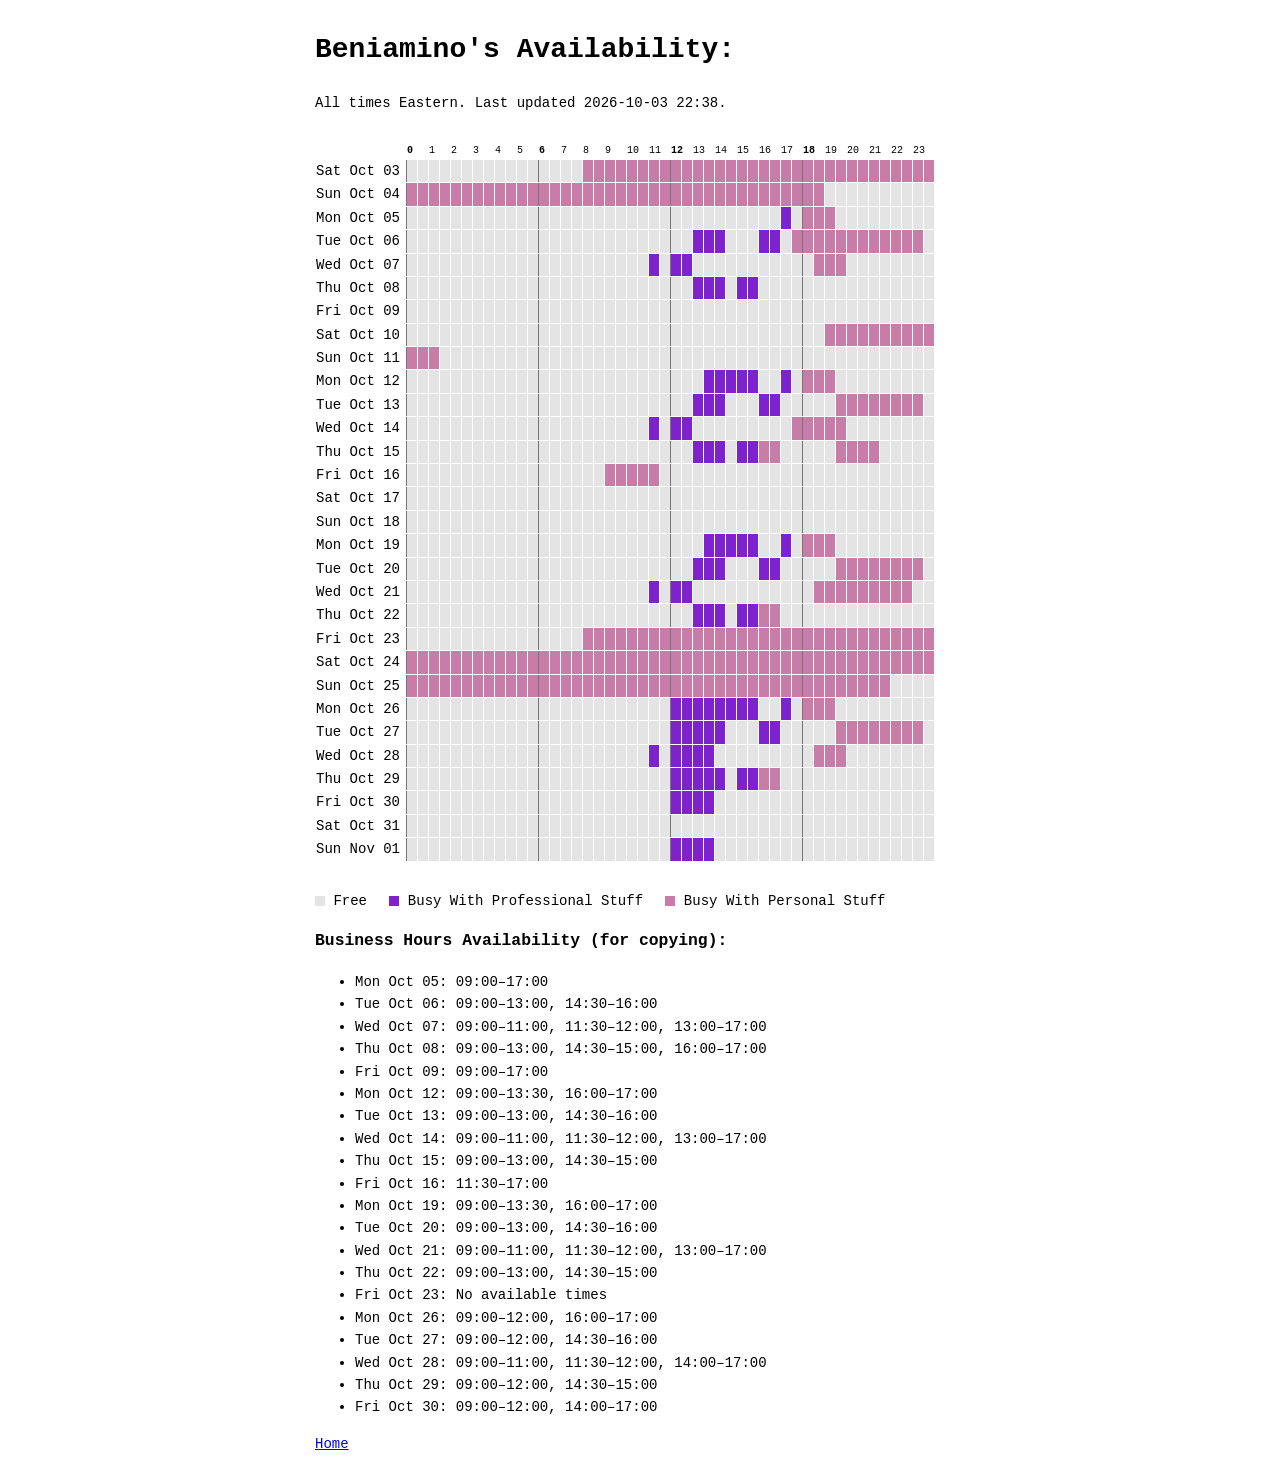
==== availability/index.html @ 2d527277 "Deploy beniaminogreen/new_website to beniaminogreen/new_website:gh-pages" ====
<!DOCTYPE html>
<html lang="en"><head><meta charset="utf-8">
<meta name="viewport" content="width=device-width, initial-scale=1">
<title>Beniamino's Availability</title>
<link rel="stylesheet" href="/style.css">
<style>
.s{overflow-x:auto}
table{border-collapse:separate;border-spacing:1px;margin:1em 0}
th{font-weight:normal;text-align:left;padding:0 6px 0 0;white-space:nowrap}
thead th{font-size:10px;padding:0}
thead th:nth-child(6n+2){font-weight:bold}
td:nth-child(12n+2){box-shadow:-1px 0 0 #777}
td{width:10px;height:10px;background:#e4e4e4;padding:0}
.k{display:inline-block;width:10px;height:10px;vertical-align:middle;margin-left:1em}
.k:first-child{margin-left:0}
.c0{background:#7E22CE}
.c1{background:#C77DA8}
</style></head><body>
<h1>Beniamino's Availability:</h1>
<p>All times Eastern. Last updated 2026-10-03 22:38.</p>
<div class="s"><table><thead><tr><th></th><th colspan="2">0</th><th colspan="2">1</th><th colspan="2">2</th><th colspan="2">3</th><th colspan="2">4</th><th colspan="2">5</th><th colspan="2">6</th><th colspan="2">7</th><th colspan="2">8</th><th colspan="2">9</th><th colspan="2">10</th><th colspan="2">11</th><th colspan="2">12</th><th colspan="2">13</th><th colspan="2">14</th><th colspan="2">15</th><th colspan="2">16</th><th colspan="2">17</th><th colspan="2">18</th><th colspan="2">19</th><th colspan="2">20</th><th colspan="2">21</th><th colspan="2">22</th><th colspan="2">23</th></tr></thead><tbody>
<tr><th>Sat Oct 03</th><td title="Sat Oct 03 00:00–00:30: Free"></td><td title="Sat Oct 03 00:30–01:00: Free"></td><td title="Sat Oct 03 01:00–01:30: Free"></td><td title="Sat Oct 03 01:30–02:00: Free"></td><td title="Sat Oct 03 02:00–02:30: Free"></td><td title="Sat Oct 03 02:30–03:00: Free"></td><td title="Sat Oct 03 03:00–03:30: Free"></td><td title="Sat Oct 03 03:30–04:00: Free"></td><td title="Sat Oct 03 04:00–04:30: Free"></td><td title="Sat Oct 03 04:30–05:00: Free"></td><td title="Sat Oct 03 05:00–05:30: Free"></td><td title="Sat Oct 03 05:30–06:00: Free"></td><td title="Sat Oct 03 06:00–06:30: Free"></td><td title="Sat Oct 03 06:30–07:00: Free"></td><td title="Sat Oct 03 07:00–07:30: Free"></td><td title="Sat Oct 03 07:30–08:00: Free"></td><td class="c1" title="Sat Oct 03 08:00–08:30: Busy With Personal Stuff"></td><td class="c1" title="Sat Oct 03 08:30–09:00: Busy With Personal Stuff"></td><td class="c1" title="Sat Oct 03 09:00–09:30: Busy With Personal Stuff"></td><td class="c1" title="Sat Oct 03 09:30–10:00: Busy With Personal Stuff"></td><td class="c1" title="Sat Oct 03 10:00–10:30: Busy With Personal Stuff"></td><td class="c1" title="Sat Oct 03 10:30–11:00: Busy With Personal Stuff"></td><td class="c1" title="Sat Oct 03 11:00–11:30: Busy With Personal Stuff"></td><td class="c1" title="Sat Oct 03 11:30–12:00: Busy With Personal Stuff"></td><td class="c1" title="Sat Oct 03 12:00–12:30: Busy With Personal Stuff"></td><td class="c1" title="Sat Oct 03 12:30–13:00: Busy With Personal Stuff"></td><td class="c1" title="Sat Oct 03 13:00–13:30: Busy With Personal Stuff"></td><td class="c1" title="Sat Oct 03 13:30–14:00: Busy With Personal Stuff"></td><td class="c1" title="Sat Oct 03 14:00–14:30: Busy With Personal Stuff"></td><td class="c1" title="Sat Oct 03 14:30–15:00: Busy With Personal Stuff"></td><td class="c1" title="Sat Oct 03 15:00–15:30: Busy With Personal Stuff"></td><td class="c1" title="Sat Oct 03 15:30–16:00: Busy With Personal Stuff"></td><td class="c1" title="Sat Oct 03 16:00–16:30: Busy With Personal Stuff"></td><td class="c1" title="Sat Oct 03 16:30–17:00: Busy With Personal Stuff"></td><td class="c1" title="Sat Oct 03 17:00–17:30: Busy With Personal Stuff"></td><td class="c1" title="Sat Oct 03 17:30–18:00: Busy With Personal Stuff"></td><td class="c1" title="Sat Oct 03 18:00–18:30: Busy With Personal Stuff"></td><td class="c1" title="Sat Oct 03 18:30–19:00: Busy With Personal Stuff"></td><td class="c1" title="Sat Oct 03 19:00–19:30: Busy With Personal Stuff"></td><td class="c1" title="Sat Oct 03 19:30–20:00: Busy With Personal Stuff"></td><td class="c1" title="Sat Oct 03 20:00–20:30: Busy With Personal Stuff"></td><td class="c1" title="Sat Oct 03 20:30–21:00: Busy With Personal Stuff"></td><td class="c1" title="Sat Oct 03 21:00–21:30: Busy With Personal Stuff"></td><td class="c1" title="Sat Oct 03 21:30–22:00: Busy With Personal Stuff"></td><td class="c1" title="Sat Oct 03 22:00–22:30: Busy With Personal Stuff"></td><td class="c1" title="Sat Oct 03 22:30–23:00: Busy With Personal Stuff"></td><td class="c1" title="Sat Oct 03 23:00–23:30: Busy With Personal Stuff"></td><td class="c1" title="Sat Oct 03 23:30–24:00: Busy With Personal Stuff"></td></tr>
<tr><th>Sun Oct 04</th><td class="c1" title="Sun Oct 04 00:00–00:30: Busy With Personal Stuff"></td><td class="c1" title="Sun Oct 04 00:30–01:00: Busy With Personal Stuff"></td><td class="c1" title="Sun Oct 04 01:00–01:30: Busy With Personal Stuff"></td><td class="c1" title="Sun Oct 04 01:30–02:00: Busy With Personal Stuff"></td><td class="c1" title="Sun Oct 04 02:00–02:30: Busy With Personal Stuff"></td><td class="c1" title="Sun Oct 04 02:30–03:00: Busy With Personal Stuff"></td><td class="c1" title="Sun Oct 04 03:00–03:30: Busy With Personal Stuff"></td><td class="c1" title="Sun Oct 04 03:30–04:00: Busy With Personal Stuff"></td><td class="c1" title="Sun Oct 04 04:00–04:30: Busy With Personal Stuff"></td><td class="c1" title="Sun Oct 04 04:30–05:00: Busy With Personal Stuff"></td><td class="c1" title="Sun Oct 04 05:00–05:30: Busy With Personal Stuff"></td><td class="c1" title="Sun Oct 04 05:30–06:00: Busy With Personal Stuff"></td><td class="c1" title="Sun Oct 04 06:00–06:30: Busy With Personal Stuff"></td><td class="c1" title="Sun Oct 04 06:30–07:00: Busy With Personal Stuff"></td><td class="c1" title="Sun Oct 04 07:00–07:30: Busy With Personal Stuff"></td><td class="c1" title="Sun Oct 04 07:30–08:00: Busy With Personal Stuff"></td><td class="c1" title="Sun Oct 04 08:00–08:30: Busy With Personal Stuff"></td><td class="c1" title="Sun Oct 04 08:30–09:00: Busy With Personal Stuff"></td><td class="c1" title="Sun Oct 04 09:00–09:30: Busy With Personal Stuff"></td><td class="c1" title="Sun Oct 04 09:30–10:00: Busy With Personal Stuff"></td><td class="c1" title="Sun Oct 04 10:00–10:30: Busy With Personal Stuff"></td><td class="c1" title="Sun Oct 04 10:30–11:00: Busy With Personal Stuff"></td><td class="c1" title="Sun Oct 04 11:00–11:30: Busy With Personal Stuff"></td><td class="c1" title="Sun Oct 04 11:30–12:00: Busy With Personal Stuff"></td><td class="c1" title="Sun Oct 04 12:00–12:30: Busy With Personal Stuff"></td><td class="c1" title="Sun Oct 04 12:30–13:00: Busy With Personal Stuff"></td><td class="c1" title="Sun Oct 04 13:00–13:30: Busy With Personal Stuff"></td><td class="c1" title="Sun Oct 04 13:30–14:00: Busy With Personal Stuff"></td><td class="c1" title="Sun Oct 04 14:00–14:30: Busy With Personal Stuff"></td><td class="c1" title="Sun Oct 04 14:30–15:00: Busy With Personal Stuff"></td><td class="c1" title="Sun Oct 04 15:00–15:30: Busy With Personal Stuff"></td><td class="c1" title="Sun Oct 04 15:30–16:00: Busy With Personal Stuff"></td><td class="c1" title="Sun Oct 04 16:00–16:30: Busy With Personal Stuff"></td><td class="c1" title="Sun Oct 04 16:30–17:00: Busy With Personal Stuff"></td><td class="c1" title="Sun Oct 04 17:00–17:30: Busy With Personal Stuff"></td><td class="c1" title="Sun Oct 04 17:30–18:00: Busy With Personal Stuff"></td><td class="c1" title="Sun Oct 04 18:00–18:30: Busy With Personal Stuff"></td><td class="c1" title="Sun Oct 04 18:30–19:00: Busy With Personal Stuff"></td><td title="Sun Oct 04 19:00–19:30: Free"></td><td title="Sun Oct 04 19:30–20:00: Free"></td><td title="Sun Oct 04 20:00–20:30: Free"></td><td title="Sun Oct 04 20:30–21:00: Free"></td><td title="Sun Oct 04 21:00–21:30: Free"></td><td title="Sun Oct 04 21:30–22:00: Free"></td><td title="Sun Oct 04 22:00–22:30: Free"></td><td title="Sun Oct 04 22:30–23:00: Free"></td><td title="Sun Oct 04 23:00–23:30: Free"></td><td title="Sun Oct 04 23:30–24:00: Free"></td></tr>
<tr><th>Mon Oct 05</th><td title="Mon Oct 05 00:00–00:30: Free"></td><td title="Mon Oct 05 00:30–01:00: Free"></td><td title="Mon Oct 05 01:00–01:30: Free"></td><td title="Mon Oct 05 01:30–02:00: Free"></td><td title="Mon Oct 05 02:00–02:30: Free"></td><td title="Mon Oct 05 02:30–03:00: Free"></td><td title="Mon Oct 05 03:00–03:30: Free"></td><td title="Mon Oct 05 03:30–04:00: Free"></td><td title="Mon Oct 05 04:00–04:30: Free"></td><td title="Mon Oct 05 04:30–05:00: Free"></td><td title="Mon Oct 05 05:00–05:30: Free"></td><td title="Mon Oct 05 05:30–06:00: Free"></td><td title="Mon Oct 05 06:00–06:30: Free"></td><td title="Mon Oct 05 06:30–07:00: Free"></td><td title="Mon Oct 05 07:00–07:30: Free"></td><td title="Mon Oct 05 07:30–08:00: Free"></td><td title="Mon Oct 05 08:00–08:30: Free"></td><td title="Mon Oct 05 08:30–09:00: Free"></td><td title="Mon Oct 05 09:00–09:30: Free"></td><td title="Mon Oct 05 09:30–10:00: Free"></td><td title="Mon Oct 05 10:00–10:30: Free"></td><td title="Mon Oct 05 10:30–11:00: Free"></td><td title="Mon Oct 05 11:00–11:30: Free"></td><td title="Mon Oct 05 11:30–12:00: Free"></td><td title="Mon Oct 05 12:00–12:30: Free"></td><td title="Mon Oct 05 12:30–13:00: Free"></td><td title="Mon Oct 05 13:00–13:30: Free"></td><td title="Mon Oct 05 13:30–14:00: Free"></td><td title="Mon Oct 05 14:00–14:30: Free"></td><td title="Mon Oct 05 14:30–15:00: Free"></td><td title="Mon Oct 05 15:00–15:30: Free"></td><td title="Mon Oct 05 15:30–16:00: Free"></td><td title="Mon Oct 05 16:00–16:30: Free"></td><td title="Mon Oct 05 16:30–17:00: Free"></td><td class="c0" title="Mon Oct 05 17:00–17:30: Busy With Professional Stuff"></td><td title="Mon Oct 05 17:30–18:00: Free"></td><td class="c1" title="Mon Oct 05 18:00–18:30: Busy With Personal Stuff"></td><td class="c1" title="Mon Oct 05 18:30–19:00: Busy With Personal Stuff"></td><td class="c1" title="Mon Oct 05 19:00–19:30: Busy With Personal Stuff"></td><td title="Mon Oct 05 19:30–20:00: Free"></td><td title="Mon Oct 05 20:00–20:30: Free"></td><td title="Mon Oct 05 20:30–21:00: Free"></td><td title="Mon Oct 05 21:00–21:30: Free"></td><td title="Mon Oct 05 21:30–22:00: Free"></td><td title="Mon Oct 05 22:00–22:30: Free"></td><td title="Mon Oct 05 22:30–23:00: Free"></td><td title="Mon Oct 05 23:00–23:30: Free"></td><td title="Mon Oct 05 23:30–24:00: Free"></td></tr>
<tr><th>Tue Oct 06</th><td title="Tue Oct 06 00:00–00:30: Free"></td><td title="Tue Oct 06 00:30–01:00: Free"></td><td title="Tue Oct 06 01:00–01:30: Free"></td><td title="Tue Oct 06 01:30–02:00: Free"></td><td title="Tue Oct 06 02:00–02:30: Free"></td><td title="Tue Oct 06 02:30–03:00: Free"></td><td title="Tue Oct 06 03:00–03:30: Free"></td><td title="Tue Oct 06 03:30–04:00: Free"></td><td title="Tue Oct 06 04:00–04:30: Free"></td><td title="Tue Oct 06 04:30–05:00: Free"></td><td title="Tue Oct 06 05:00–05:30: Free"></td><td title="Tue Oct 06 05:30–06:00: Free"></td><td title="Tue Oct 06 06:00–06:30: Free"></td><td title="Tue Oct 06 06:30–07:00: Free"></td><td title="Tue Oct 06 07:00–07:30: Free"></td><td title="Tue Oct 06 07:30–08:00: Free"></td><td title="Tue Oct 06 08:00–08:30: Free"></td><td title="Tue Oct 06 08:30–09:00: Free"></td><td title="Tue Oct 06 09:00–09:30: Free"></td><td title="Tue Oct 06 09:30–10:00: Free"></td><td title="Tue Oct 06 10:00–10:30: Free"></td><td title="Tue Oct 06 10:30–11:00: Free"></td><td title="Tue Oct 06 11:00–11:30: Free"></td><td title="Tue Oct 06 11:30–12:00: Free"></td><td title="Tue Oct 06 12:00–12:30: Free"></td><td title="Tue Oct 06 12:30–13:00: Free"></td><td class="c0" title="Tue Oct 06 13:00–13:30: Busy With Professional Stuff"></td><td class="c0" title="Tue Oct 06 13:30–14:00: Busy With Professional Stuff"></td><td class="c0" title="Tue Oct 06 14:00–14:30: Busy With Professional Stuff"></td><td title="Tue Oct 06 14:30–15:00: Free"></td><td title="Tue Oct 06 15:00–15:30: Free"></td><td title="Tue Oct 06 15:30–16:00: Free"></td><td class="c0" title="Tue Oct 06 16:00–16:30: Busy With Professional Stuff"></td><td class="c0" title="Tue Oct 06 16:30–17:00: Busy With Professional Stuff"></td><td title="Tue Oct 06 17:00–17:30: Free"></td><td class="c1" title="Tue Oct 06 17:30–18:00: Busy With Personal Stuff"></td><td class="c1" title="Tue Oct 06 18:00–18:30: Busy With Personal Stuff"></td><td class="c1" title="Tue Oct 06 18:30–19:00: Busy With Personal Stuff"></td><td class="c1" title="Tue Oct 06 19:00–19:30: Busy With Personal Stuff"></td><td class="c1" title="Tue Oct 06 19:30–20:00: Busy With Personal Stuff"></td><td class="c1" title="Tue Oct 06 20:00–20:30: Busy With Personal Stuff"></td><td class="c1" title="Tue Oct 06 20:30–21:00: Busy With Personal Stuff"></td><td class="c1" title="Tue Oct 06 21:00–21:30: Busy With Personal Stuff"></td><td class="c1" title="Tue Oct 06 21:30–22:00: Busy With Personal Stuff"></td><td class="c1" title="Tue Oct 06 22:00–22:30: Busy With Personal Stuff"></td><td class="c1" title="Tue Oct 06 22:30–23:00: Busy With Personal Stuff"></td><td class="c1" title="Tue Oct 06 23:00–23:30: Busy With Personal Stuff"></td><td title="Tue Oct 06 23:30–24:00: Free"></td></tr>
<tr><th>Wed Oct 07</th><td title="Wed Oct 07 00:00–00:30: Free"></td><td title="Wed Oct 07 00:30–01:00: Free"></td><td title="Wed Oct 07 01:00–01:30: Free"></td><td title="Wed Oct 07 01:30–02:00: Free"></td><td title="Wed Oct 07 02:00–02:30: Free"></td><td title="Wed Oct 07 02:30–03:00: Free"></td><td title="Wed Oct 07 03:00–03:30: Free"></td><td title="Wed Oct 07 03:30–04:00: Free"></td><td title="Wed Oct 07 04:00–04:30: Free"></td><td title="Wed Oct 07 04:30–05:00: Free"></td><td title="Wed Oct 07 05:00–05:30: Free"></td><td title="Wed Oct 07 05:30–06:00: Free"></td><td title="Wed Oct 07 06:00–06:30: Free"></td><td title="Wed Oct 07 06:30–07:00: Free"></td><td title="Wed Oct 07 07:00–07:30: Free"></td><td title="Wed Oct 07 07:30–08:00: Free"></td><td title="Wed Oct 07 08:00–08:30: Free"></td><td title="Wed Oct 07 08:30–09:00: Free"></td><td title="Wed Oct 07 09:00–09:30: Free"></td><td title="Wed Oct 07 09:30–10:00: Free"></td><td title="Wed Oct 07 10:00–10:30: Free"></td><td title="Wed Oct 07 10:30–11:00: Free"></td><td class="c0" title="Wed Oct 07 11:00–11:30: Busy With Professional Stuff"></td><td title="Wed Oct 07 11:30–12:00: Free"></td><td class="c0" title="Wed Oct 07 12:00–12:30: Busy With Professional Stuff"></td><td class="c0" title="Wed Oct 07 12:30–13:00: Busy With Professional Stuff"></td><td title="Wed Oct 07 13:00–13:30: Free"></td><td title="Wed Oct 07 13:30–14:00: Free"></td><td title="Wed Oct 07 14:00–14:30: Free"></td><td title="Wed Oct 07 14:30–15:00: Free"></td><td title="Wed Oct 07 15:00–15:30: Free"></td><td title="Wed Oct 07 15:30–16:00: Free"></td><td title="Wed Oct 07 16:00–16:30: Free"></td><td title="Wed Oct 07 16:30–17:00: Free"></td><td title="Wed Oct 07 17:00–17:30: Free"></td><td title="Wed Oct 07 17:30–18:00: Free"></td><td title="Wed Oct 07 18:00–18:30: Free"></td><td class="c1" title="Wed Oct 07 18:30–19:00: Busy With Personal Stuff"></td><td class="c1" title="Wed Oct 07 19:00–19:30: Busy With Personal Stuff"></td><td class="c1" title="Wed Oct 07 19:30–20:00: Busy With Personal Stuff"></td><td title="Wed Oct 07 20:00–20:30: Free"></td><td title="Wed Oct 07 20:30–21:00: Free"></td><td title="Wed Oct 07 21:00–21:30: Free"></td><td title="Wed Oct 07 21:30–22:00: Free"></td><td title="Wed Oct 07 22:00–22:30: Free"></td><td title="Wed Oct 07 22:30–23:00: Free"></td><td title="Wed Oct 07 23:00–23:30: Free"></td><td title="Wed Oct 07 23:30–24:00: Free"></td></tr>
<tr><th>Thu Oct 08</th><td title="Thu Oct 08 00:00–00:30: Free"></td><td title="Thu Oct 08 00:30–01:00: Free"></td><td title="Thu Oct 08 01:00–01:30: Free"></td><td title="Thu Oct 08 01:30–02:00: Free"></td><td title="Thu Oct 08 02:00–02:30: Free"></td><td title="Thu Oct 08 02:30–03:00: Free"></td><td title="Thu Oct 08 03:00–03:30: Free"></td><td title="Thu Oct 08 03:30–04:00: Free"></td><td title="Thu Oct 08 04:00–04:30: Free"></td><td title="Thu Oct 08 04:30–05:00: Free"></td><td title="Thu Oct 08 05:00–05:30: Free"></td><td title="Thu Oct 08 05:30–06:00: Free"></td><td title="Thu Oct 08 06:00–06:30: Free"></td><td title="Thu Oct 08 06:30–07:00: Free"></td><td title="Thu Oct 08 07:00–07:30: Free"></td><td title="Thu Oct 08 07:30–08:00: Free"></td><td title="Thu Oct 08 08:00–08:30: Free"></td><td title="Thu Oct 08 08:30–09:00: Free"></td><td title="Thu Oct 08 09:00–09:30: Free"></td><td title="Thu Oct 08 09:30–10:00: Free"></td><td title="Thu Oct 08 10:00–10:30: Free"></td><td title="Thu Oct 08 10:30–11:00: Free"></td><td title="Thu Oct 08 11:00–11:30: Free"></td><td title="Thu Oct 08 11:30–12:00: Free"></td><td title="Thu Oct 08 12:00–12:30: Free"></td><td title="Thu Oct 08 12:30–13:00: Free"></td><td class="c0" title="Thu Oct 08 13:00–13:30: Busy With Professional Stuff"></td><td class="c0" title="Thu Oct 08 13:30–14:00: Busy With Professional Stuff"></td><td class="c0" title="Thu Oct 08 14:00–14:30: Busy With Professional Stuff"></td><td title="Thu Oct 08 14:30–15:00: Free"></td><td class="c0" title="Thu Oct 08 15:00–15:30: Busy With Professional Stuff"></td><td class="c0" title="Thu Oct 08 15:30–16:00: Busy With Professional Stuff"></td><td title="Thu Oct 08 16:00–16:30: Free"></td><td title="Thu Oct 08 16:30–17:00: Free"></td><td title="Thu Oct 08 17:00–17:30: Free"></td><td title="Thu Oct 08 17:30–18:00: Free"></td><td title="Thu Oct 08 18:00–18:30: Free"></td><td title="Thu Oct 08 18:30–19:00: Free"></td><td title="Thu Oct 08 19:00–19:30: Free"></td><td title="Thu Oct 08 19:30–20:00: Free"></td><td title="Thu Oct 08 20:00–20:30: Free"></td><td title="Thu Oct 08 20:30–21:00: Free"></td><td title="Thu Oct 08 21:00–21:30: Free"></td><td title="Thu Oct 08 21:30–22:00: Free"></td><td title="Thu Oct 08 22:00–22:30: Free"></td><td title="Thu Oct 08 22:30–23:00: Free"></td><td title="Thu Oct 08 23:00–23:30: Free"></td><td title="Thu Oct 08 23:30–24:00: Free"></td></tr>
<tr><th>Fri Oct 09</th><td title="Fri Oct 09 00:00–00:30: Free"></td><td title="Fri Oct 09 00:30–01:00: Free"></td><td title="Fri Oct 09 01:00–01:30: Free"></td><td title="Fri Oct 09 01:30–02:00: Free"></td><td title="Fri Oct 09 02:00–02:30: Free"></td><td title="Fri Oct 09 02:30–03:00: Free"></td><td title="Fri Oct 09 03:00–03:30: Free"></td><td title="Fri Oct 09 03:30–04:00: Free"></td><td title="Fri Oct 09 04:00–04:30: Free"></td><td title="Fri Oct 09 04:30–05:00: Free"></td><td title="Fri Oct 09 05:00–05:30: Free"></td><td title="Fri Oct 09 05:30–06:00: Free"></td><td title="Fri Oct 09 06:00–06:30: Free"></td><td title="Fri Oct 09 06:30–07:00: Free"></td><td title="Fri Oct 09 07:00–07:30: Free"></td><td title="Fri Oct 09 07:30–08:00: Free"></td><td title="Fri Oct 09 08:00–08:30: Free"></td><td title="Fri Oct 09 08:30–09:00: Free"></td><td title="Fri Oct 09 09:00–09:30: Free"></td><td title="Fri Oct 09 09:30–10:00: Free"></td><td title="Fri Oct 09 10:00–10:30: Free"></td><td title="Fri Oct 09 10:30–11:00: Free"></td><td title="Fri Oct 09 11:00–11:30: Free"></td><td title="Fri Oct 09 11:30–12:00: Free"></td><td title="Fri Oct 09 12:00–12:30: Free"></td><td title="Fri Oct 09 12:30–13:00: Free"></td><td title="Fri Oct 09 13:00–13:30: Free"></td><td title="Fri Oct 09 13:30–14:00: Free"></td><td title="Fri Oct 09 14:00–14:30: Free"></td><td title="Fri Oct 09 14:30–15:00: Free"></td><td title="Fri Oct 09 15:00–15:30: Free"></td><td title="Fri Oct 09 15:30–16:00: Free"></td><td title="Fri Oct 09 16:00–16:30: Free"></td><td title="Fri Oct 09 16:30–17:00: Free"></td><td title="Fri Oct 09 17:00–17:30: Free"></td><td title="Fri Oct 09 17:30–18:00: Free"></td><td title="Fri Oct 09 18:00–18:30: Free"></td><td title="Fri Oct 09 18:30–19:00: Free"></td><td title="Fri Oct 09 19:00–19:30: Free"></td><td title="Fri Oct 09 19:30–20:00: Free"></td><td title="Fri Oct 09 20:00–20:30: Free"></td><td title="Fri Oct 09 20:30–21:00: Free"></td><td title="Fri Oct 09 21:00–21:30: Free"></td><td title="Fri Oct 09 21:30–22:00: Free"></td><td title="Fri Oct 09 22:00–22:30: Free"></td><td title="Fri Oct 09 22:30–23:00: Free"></td><td title="Fri Oct 09 23:00–23:30: Free"></td><td title="Fri Oct 09 23:30–24:00: Free"></td></tr>
<tr><th>Sat Oct 10</th><td title="Sat Oct 10 00:00–00:30: Free"></td><td title="Sat Oct 10 00:30–01:00: Free"></td><td title="Sat Oct 10 01:00–01:30: Free"></td><td title="Sat Oct 10 01:30–02:00: Free"></td><td title="Sat Oct 10 02:00–02:30: Free"></td><td title="Sat Oct 10 02:30–03:00: Free"></td><td title="Sat Oct 10 03:00–03:30: Free"></td><td title="Sat Oct 10 03:30–04:00: Free"></td><td title="Sat Oct 10 04:00–04:30: Free"></td><td title="Sat Oct 10 04:30–05:00: Free"></td><td title="Sat Oct 10 05:00–05:30: Free"></td><td title="Sat Oct 10 05:30–06:00: Free"></td><td title="Sat Oct 10 06:00–06:30: Free"></td><td title="Sat Oct 10 06:30–07:00: Free"></td><td title="Sat Oct 10 07:00–07:30: Free"></td><td title="Sat Oct 10 07:30–08:00: Free"></td><td title="Sat Oct 10 08:00–08:30: Free"></td><td title="Sat Oct 10 08:30–09:00: Free"></td><td title="Sat Oct 10 09:00–09:30: Free"></td><td title="Sat Oct 10 09:30–10:00: Free"></td><td title="Sat Oct 10 10:00–10:30: Free"></td><td title="Sat Oct 10 10:30–11:00: Free"></td><td title="Sat Oct 10 11:00–11:30: Free"></td><td title="Sat Oct 10 11:30–12:00: Free"></td><td title="Sat Oct 10 12:00–12:30: Free"></td><td title="Sat Oct 10 12:30–13:00: Free"></td><td title="Sat Oct 10 13:00–13:30: Free"></td><td title="Sat Oct 10 13:30–14:00: Free"></td><td title="Sat Oct 10 14:00–14:30: Free"></td><td title="Sat Oct 10 14:30–15:00: Free"></td><td title="Sat Oct 10 15:00–15:30: Free"></td><td title="Sat Oct 10 15:30–16:00: Free"></td><td title="Sat Oct 10 16:00–16:30: Free"></td><td title="Sat Oct 10 16:30–17:00: Free"></td><td title="Sat Oct 10 17:00–17:30: Free"></td><td title="Sat Oct 10 17:30–18:00: Free"></td><td title="Sat Oct 10 18:00–18:30: Free"></td><td title="Sat Oct 10 18:30–19:00: Free"></td><td class="c1" title="Sat Oct 10 19:00–19:30: Busy With Personal Stuff"></td><td class="c1" title="Sat Oct 10 19:30–20:00: Busy With Personal Stuff"></td><td class="c1" title="Sat Oct 10 20:00–20:30: Busy With Personal Stuff"></td><td class="c1" title="Sat Oct 10 20:30–21:00: Busy With Personal Stuff"></td><td class="c1" title="Sat Oct 10 21:00–21:30: Busy With Personal Stuff"></td><td class="c1" title="Sat Oct 10 21:30–22:00: Busy With Personal Stuff"></td><td class="c1" title="Sat Oct 10 22:00–22:30: Busy With Personal Stuff"></td><td class="c1" title="Sat Oct 10 22:30–23:00: Busy With Personal Stuff"></td><td class="c1" title="Sat Oct 10 23:00–23:30: Busy With Personal Stuff"></td><td class="c1" title="Sat Oct 10 23:30–24:00: Busy With Personal Stuff"></td></tr>
<tr><th>Sun Oct 11</th><td class="c1" title="Sun Oct 11 00:00–00:30: Busy With Personal Stuff"></td><td class="c1" title="Sun Oct 11 00:30–01:00: Busy With Personal Stuff"></td><td class="c1" title="Sun Oct 11 01:00–01:30: Busy With Personal Stuff"></td><td title="Sun Oct 11 01:30–02:00: Free"></td><td title="Sun Oct 11 02:00–02:30: Free"></td><td title="Sun Oct 11 02:30–03:00: Free"></td><td title="Sun Oct 11 03:00–03:30: Free"></td><td title="Sun Oct 11 03:30–04:00: Free"></td><td title="Sun Oct 11 04:00–04:30: Free"></td><td title="Sun Oct 11 04:30–05:00: Free"></td><td title="Sun Oct 11 05:00–05:30: Free"></td><td title="Sun Oct 11 05:30–06:00: Free"></td><td title="Sun Oct 11 06:00–06:30: Free"></td><td title="Sun Oct 11 06:30–07:00: Free"></td><td title="Sun Oct 11 07:00–07:30: Free"></td><td title="Sun Oct 11 07:30–08:00: Free"></td><td title="Sun Oct 11 08:00–08:30: Free"></td><td title="Sun Oct 11 08:30–09:00: Free"></td><td title="Sun Oct 11 09:00–09:30: Free"></td><td title="Sun Oct 11 09:30–10:00: Free"></td><td title="Sun Oct 11 10:00–10:30: Free"></td><td title="Sun Oct 11 10:30–11:00: Free"></td><td title="Sun Oct 11 11:00–11:30: Free"></td><td title="Sun Oct 11 11:30–12:00: Free"></td><td title="Sun Oct 11 12:00–12:30: Free"></td><td title="Sun Oct 11 12:30–13:00: Free"></td><td title="Sun Oct 11 13:00–13:30: Free"></td><td title="Sun Oct 11 13:30–14:00: Free"></td><td title="Sun Oct 11 14:00–14:30: Free"></td><td title="Sun Oct 11 14:30–15:00: Free"></td><td title="Sun Oct 11 15:00–15:30: Free"></td><td title="Sun Oct 11 15:30–16:00: Free"></td><td title="Sun Oct 11 16:00–16:30: Free"></td><td title="Sun Oct 11 16:30–17:00: Free"></td><td title="Sun Oct 11 17:00–17:30: Free"></td><td title="Sun Oct 11 17:30–18:00: Free"></td><td title="Sun Oct 11 18:00–18:30: Free"></td><td title="Sun Oct 11 18:30–19:00: Free"></td><td title="Sun Oct 11 19:00–19:30: Free"></td><td title="Sun Oct 11 19:30–20:00: Free"></td><td title="Sun Oct 11 20:00–20:30: Free"></td><td title="Sun Oct 11 20:30–21:00: Free"></td><td title="Sun Oct 11 21:00–21:30: Free"></td><td title="Sun Oct 11 21:30–22:00: Free"></td><td title="Sun Oct 11 22:00–22:30: Free"></td><td title="Sun Oct 11 22:30–23:00: Free"></td><td title="Sun Oct 11 23:00–23:30: Free"></td><td title="Sun Oct 11 23:30–24:00: Free"></td></tr>
<tr><th>Mon Oct 12</th><td title="Mon Oct 12 00:00–00:30: Free"></td><td title="Mon Oct 12 00:30–01:00: Free"></td><td title="Mon Oct 12 01:00–01:30: Free"></td><td title="Mon Oct 12 01:30–02:00: Free"></td><td title="Mon Oct 12 02:00–02:30: Free"></td><td title="Mon Oct 12 02:30–03:00: Free"></td><td title="Mon Oct 12 03:00–03:30: Free"></td><td title="Mon Oct 12 03:30–04:00: Free"></td><td title="Mon Oct 12 04:00–04:30: Free"></td><td title="Mon Oct 12 04:30–05:00: Free"></td><td title="Mon Oct 12 05:00–05:30: Free"></td><td title="Mon Oct 12 05:30–06:00: Free"></td><td title="Mon Oct 12 06:00–06:30: Free"></td><td title="Mon Oct 12 06:30–07:00: Free"></td><td title="Mon Oct 12 07:00–07:30: Free"></td><td title="Mon Oct 12 07:30–08:00: Free"></td><td title="Mon Oct 12 08:00–08:30: Free"></td><td title="Mon Oct 12 08:30–09:00: Free"></td><td title="Mon Oct 12 09:00–09:30: Free"></td><td title="Mon Oct 12 09:30–10:00: Free"></td><td title="Mon Oct 12 10:00–10:30: Free"></td><td title="Mon Oct 12 10:30–11:00: Free"></td><td title="Mon Oct 12 11:00–11:30: Free"></td><td title="Mon Oct 12 11:30–12:00: Free"></td><td title="Mon Oct 12 12:00–12:30: Free"></td><td title="Mon Oct 12 12:30–13:00: Free"></td><td title="Mon Oct 12 13:00–13:30: Free"></td><td class="c0" title="Mon Oct 12 13:30–14:00: Busy With Professional Stuff"></td><td class="c0" title="Mon Oct 12 14:00–14:30: Busy With Professional Stuff"></td><td class="c0" title="Mon Oct 12 14:30–15:00: Busy With Professional Stuff"></td><td class="c0" title="Mon Oct 12 15:00–15:30: Busy With Professional Stuff"></td><td class="c0" title="Mon Oct 12 15:30–16:00: Busy With Professional Stuff"></td><td title="Mon Oct 12 16:00–16:30: Free"></td><td title="Mon Oct 12 16:30–17:00: Free"></td><td class="c0" title="Mon Oct 12 17:00–17:30: Busy With Professional Stuff"></td><td title="Mon Oct 12 17:30–18:00: Free"></td><td class="c1" title="Mon Oct 12 18:00–18:30: Busy With Personal Stuff"></td><td class="c1" title="Mon Oct 12 18:30–19:00: Busy With Personal Stuff"></td><td class="c1" title="Mon Oct 12 19:00–19:30: Busy With Personal Stuff"></td><td title="Mon Oct 12 19:30–20:00: Free"></td><td title="Mon Oct 12 20:00–20:30: Free"></td><td title="Mon Oct 12 20:30–21:00: Free"></td><td title="Mon Oct 12 21:00–21:30: Free"></td><td title="Mon Oct 12 21:30–22:00: Free"></td><td title="Mon Oct 12 22:00–22:30: Free"></td><td title="Mon Oct 12 22:30–23:00: Free"></td><td title="Mon Oct 12 23:00–23:30: Free"></td><td title="Mon Oct 12 23:30–24:00: Free"></td></tr>
<tr><th>Tue Oct 13</th><td title="Tue Oct 13 00:00–00:30: Free"></td><td title="Tue Oct 13 00:30–01:00: Free"></td><td title="Tue Oct 13 01:00–01:30: Free"></td><td title="Tue Oct 13 01:30–02:00: Free"></td><td title="Tue Oct 13 02:00–02:30: Free"></td><td title="Tue Oct 13 02:30–03:00: Free"></td><td title="Tue Oct 13 03:00–03:30: Free"></td><td title="Tue Oct 13 03:30–04:00: Free"></td><td title="Tue Oct 13 04:00–04:30: Free"></td><td title="Tue Oct 13 04:30–05:00: Free"></td><td title="Tue Oct 13 05:00–05:30: Free"></td><td title="Tue Oct 13 05:30–06:00: Free"></td><td title="Tue Oct 13 06:00–06:30: Free"></td><td title="Tue Oct 13 06:30–07:00: Free"></td><td title="Tue Oct 13 07:00–07:30: Free"></td><td title="Tue Oct 13 07:30–08:00: Free"></td><td title="Tue Oct 13 08:00–08:30: Free"></td><td title="Tue Oct 13 08:30–09:00: Free"></td><td title="Tue Oct 13 09:00–09:30: Free"></td><td title="Tue Oct 13 09:30–10:00: Free"></td><td title="Tue Oct 13 10:00–10:30: Free"></td><td title="Tue Oct 13 10:30–11:00: Free"></td><td title="Tue Oct 13 11:00–11:30: Free"></td><td title="Tue Oct 13 11:30–12:00: Free"></td><td title="Tue Oct 13 12:00–12:30: Free"></td><td title="Tue Oct 13 12:30–13:00: Free"></td><td class="c0" title="Tue Oct 13 13:00–13:30: Busy With Professional Stuff"></td><td class="c0" title="Tue Oct 13 13:30–14:00: Busy With Professional Stuff"></td><td class="c0" title="Tue Oct 13 14:00–14:30: Busy With Professional Stuff"></td><td title="Tue Oct 13 14:30–15:00: Free"></td><td title="Tue Oct 13 15:00–15:30: Free"></td><td title="Tue Oct 13 15:30–16:00: Free"></td><td class="c0" title="Tue Oct 13 16:00–16:30: Busy With Professional Stuff"></td><td class="c0" title="Tue Oct 13 16:30–17:00: Busy With Professional Stuff"></td><td title="Tue Oct 13 17:00–17:30: Free"></td><td title="Tue Oct 13 17:30–18:00: Free"></td><td title="Tue Oct 13 18:00–18:30: Free"></td><td title="Tue Oct 13 18:30–19:00: Free"></td><td title="Tue Oct 13 19:00–19:30: Free"></td><td class="c1" title="Tue Oct 13 19:30–20:00: Busy With Personal Stuff"></td><td class="c1" title="Tue Oct 13 20:00–20:30: Busy With Personal Stuff"></td><td class="c1" title="Tue Oct 13 20:30–21:00: Busy With Personal Stuff"></td><td class="c1" title="Tue Oct 13 21:00–21:30: Busy With Personal Stuff"></td><td class="c1" title="Tue Oct 13 21:30–22:00: Busy With Personal Stuff"></td><td class="c1" title="Tue Oct 13 22:00–22:30: Busy With Personal Stuff"></td><td class="c1" title="Tue Oct 13 22:30–23:00: Busy With Personal Stuff"></td><td class="c1" title="Tue Oct 13 23:00–23:30: Busy With Personal Stuff"></td><td title="Tue Oct 13 23:30–24:00: Free"></td></tr>
<tr><th>Wed Oct 14</th><td title="Wed Oct 14 00:00–00:30: Free"></td><td title="Wed Oct 14 00:30–01:00: Free"></td><td title="Wed Oct 14 01:00–01:30: Free"></td><td title="Wed Oct 14 01:30–02:00: Free"></td><td title="Wed Oct 14 02:00–02:30: Free"></td><td title="Wed Oct 14 02:30–03:00: Free"></td><td title="Wed Oct 14 03:00–03:30: Free"></td><td title="Wed Oct 14 03:30–04:00: Free"></td><td title="Wed Oct 14 04:00–04:30: Free"></td><td title="Wed Oct 14 04:30–05:00: Free"></td><td title="Wed Oct 14 05:00–05:30: Free"></td><td title="Wed Oct 14 05:30–06:00: Free"></td><td title="Wed Oct 14 06:00–06:30: Free"></td><td title="Wed Oct 14 06:30–07:00: Free"></td><td title="Wed Oct 14 07:00–07:30: Free"></td><td title="Wed Oct 14 07:30–08:00: Free"></td><td title="Wed Oct 14 08:00–08:30: Free"></td><td title="Wed Oct 14 08:30–09:00: Free"></td><td title="Wed Oct 14 09:00–09:30: Free"></td><td title="Wed Oct 14 09:30–10:00: Free"></td><td title="Wed Oct 14 10:00–10:30: Free"></td><td title="Wed Oct 14 10:30–11:00: Free"></td><td class="c0" title="Wed Oct 14 11:00–11:30: Busy With Professional Stuff"></td><td title="Wed Oct 14 11:30–12:00: Free"></td><td class="c0" title="Wed Oct 14 12:00–12:30: Busy With Professional Stuff"></td><td class="c0" title="Wed Oct 14 12:30–13:00: Busy With Professional Stuff"></td><td title="Wed Oct 14 13:00–13:30: Free"></td><td title="Wed Oct 14 13:30–14:00: Free"></td><td title="Wed Oct 14 14:00–14:30: Free"></td><td title="Wed Oct 14 14:30–15:00: Free"></td><td title="Wed Oct 14 15:00–15:30: Free"></td><td title="Wed Oct 14 15:30–16:00: Free"></td><td title="Wed Oct 14 16:00–16:30: Free"></td><td title="Wed Oct 14 16:30–17:00: Free"></td><td title="Wed Oct 14 17:00–17:30: Free"></td><td class="c1" title="Wed Oct 14 17:30–18:00: Busy With Personal Stuff"></td><td class="c1" title="Wed Oct 14 18:00–18:30: Busy With Personal Stuff"></td><td class="c1" title="Wed Oct 14 18:30–19:00: Busy With Personal Stuff"></td><td class="c1" title="Wed Oct 14 19:00–19:30: Busy With Personal Stuff"></td><td class="c1" title="Wed Oct 14 19:30–20:00: Busy With Personal Stuff"></td><td title="Wed Oct 14 20:00–20:30: Free"></td><td title="Wed Oct 14 20:30–21:00: Free"></td><td title="Wed Oct 14 21:00–21:30: Free"></td><td title="Wed Oct 14 21:30–22:00: Free"></td><td title="Wed Oct 14 22:00–22:30: Free"></td><td title="Wed Oct 14 22:30–23:00: Free"></td><td title="Wed Oct 14 23:00–23:30: Free"></td><td title="Wed Oct 14 23:30–24:00: Free"></td></tr>
<tr><th>Thu Oct 15</th><td title="Thu Oct 15 00:00–00:30: Free"></td><td title="Thu Oct 15 00:30–01:00: Free"></td><td title="Thu Oct 15 01:00–01:30: Free"></td><td title="Thu Oct 15 01:30–02:00: Free"></td><td title="Thu Oct 15 02:00–02:30: Free"></td><td title="Thu Oct 15 02:30–03:00: Free"></td><td title="Thu Oct 15 03:00–03:30: Free"></td><td title="Thu Oct 15 03:30–04:00: Free"></td><td title="Thu Oct 15 04:00–04:30: Free"></td><td title="Thu Oct 15 04:30–05:00: Free"></td><td title="Thu Oct 15 05:00–05:30: Free"></td><td title="Thu Oct 15 05:30–06:00: Free"></td><td title="Thu Oct 15 06:00–06:30: Free"></td><td title="Thu Oct 15 06:30–07:00: Free"></td><td title="Thu Oct 15 07:00–07:30: Free"></td><td title="Thu Oct 15 07:30–08:00: Free"></td><td title="Thu Oct 15 08:00–08:30: Free"></td><td title="Thu Oct 15 08:30–09:00: Free"></td><td title="Thu Oct 15 09:00–09:30: Free"></td><td title="Thu Oct 15 09:30–10:00: Free"></td><td title="Thu Oct 15 10:00–10:30: Free"></td><td title="Thu Oct 15 10:30–11:00: Free"></td><td title="Thu Oct 15 11:00–11:30: Free"></td><td title="Thu Oct 15 11:30–12:00: Free"></td><td title="Thu Oct 15 12:00–12:30: Free"></td><td title="Thu Oct 15 12:30–13:00: Free"></td><td class="c0" title="Thu Oct 15 13:00–13:30: Busy With Professional Stuff"></td><td class="c0" title="Thu Oct 15 13:30–14:00: Busy With Professional Stuff"></td><td class="c0" title="Thu Oct 15 14:00–14:30: Busy With Professional Stuff"></td><td title="Thu Oct 15 14:30–15:00: Free"></td><td class="c0" title="Thu Oct 15 15:00–15:30: Busy With Professional Stuff"></td><td class="c0" title="Thu Oct 15 15:30–16:00: Busy With Professional Stuff"></td><td class="c1" title="Thu Oct 15 16:00–16:30: Busy With Personal Stuff"></td><td class="c1" title="Thu Oct 15 16:30–17:00: Busy With Personal Stuff"></td><td title="Thu Oct 15 17:00–17:30: Free"></td><td title="Thu Oct 15 17:30–18:00: Free"></td><td title="Thu Oct 15 18:00–18:30: Free"></td><td title="Thu Oct 15 18:30–19:00: Free"></td><td title="Thu Oct 15 19:00–19:30: Free"></td><td class="c1" title="Thu Oct 15 19:30–20:00: Busy With Personal Stuff"></td><td class="c1" title="Thu Oct 15 20:00–20:30: Busy With Personal Stuff"></td><td class="c1" title="Thu Oct 15 20:30–21:00: Busy With Personal Stuff"></td><td class="c1" title="Thu Oct 15 21:00–21:30: Busy With Personal Stuff"></td><td title="Thu Oct 15 21:30–22:00: Free"></td><td title="Thu Oct 15 22:00–22:30: Free"></td><td title="Thu Oct 15 22:30–23:00: Free"></td><td title="Thu Oct 15 23:00–23:30: Free"></td><td title="Thu Oct 15 23:30–24:00: Free"></td></tr>
<tr><th>Fri Oct 16</th><td title="Fri Oct 16 00:00–00:30: Free"></td><td title="Fri Oct 16 00:30–01:00: Free"></td><td title="Fri Oct 16 01:00–01:30: Free"></td><td title="Fri Oct 16 01:30–02:00: Free"></td><td title="Fri Oct 16 02:00–02:30: Free"></td><td title="Fri Oct 16 02:30–03:00: Free"></td><td title="Fri Oct 16 03:00–03:30: Free"></td><td title="Fri Oct 16 03:30–04:00: Free"></td><td title="Fri Oct 16 04:00–04:30: Free"></td><td title="Fri Oct 16 04:30–05:00: Free"></td><td title="Fri Oct 16 05:00–05:30: Free"></td><td title="Fri Oct 16 05:30–06:00: Free"></td><td title="Fri Oct 16 06:00–06:30: Free"></td><td title="Fri Oct 16 06:30–07:00: Free"></td><td title="Fri Oct 16 07:00–07:30: Free"></td><td title="Fri Oct 16 07:30–08:00: Free"></td><td title="Fri Oct 16 08:00–08:30: Free"></td><td title="Fri Oct 16 08:30–09:00: Free"></td><td class="c1" title="Fri Oct 16 09:00–09:30: Busy With Personal Stuff"></td><td class="c1" title="Fri Oct 16 09:30–10:00: Busy With Personal Stuff"></td><td class="c1" title="Fri Oct 16 10:00–10:30: Busy With Personal Stuff"></td><td class="c1" title="Fri Oct 16 10:30–11:00: Busy With Personal Stuff"></td><td class="c1" title="Fri Oct 16 11:00–11:30: Busy With Personal Stuff"></td><td title="Fri Oct 16 11:30–12:00: Free"></td><td title="Fri Oct 16 12:00–12:30: Free"></td><td title="Fri Oct 16 12:30–13:00: Free"></td><td title="Fri Oct 16 13:00–13:30: Free"></td><td title="Fri Oct 16 13:30–14:00: Free"></td><td title="Fri Oct 16 14:00–14:30: Free"></td><td title="Fri Oct 16 14:30–15:00: Free"></td><td title="Fri Oct 16 15:00–15:30: Free"></td><td title="Fri Oct 16 15:30–16:00: Free"></td><td title="Fri Oct 16 16:00–16:30: Free"></td><td title="Fri Oct 16 16:30–17:00: Free"></td><td title="Fri Oct 16 17:00–17:30: Free"></td><td title="Fri Oct 16 17:30–18:00: Free"></td><td title="Fri Oct 16 18:00–18:30: Free"></td><td title="Fri Oct 16 18:30–19:00: Free"></td><td title="Fri Oct 16 19:00–19:30: Free"></td><td title="Fri Oct 16 19:30–20:00: Free"></td><td title="Fri Oct 16 20:00–20:30: Free"></td><td title="Fri Oct 16 20:30–21:00: Free"></td><td title="Fri Oct 16 21:00–21:30: Free"></td><td title="Fri Oct 16 21:30–22:00: Free"></td><td title="Fri Oct 16 22:00–22:30: Free"></td><td title="Fri Oct 16 22:30–23:00: Free"></td><td title="Fri Oct 16 23:00–23:30: Free"></td><td title="Fri Oct 16 23:30–24:00: Free"></td></tr>
<tr><th>Sat Oct 17</th><td title="Sat Oct 17 00:00–00:30: Free"></td><td title="Sat Oct 17 00:30–01:00: Free"></td><td title="Sat Oct 17 01:00–01:30: Free"></td><td title="Sat Oct 17 01:30–02:00: Free"></td><td title="Sat Oct 17 02:00–02:30: Free"></td><td title="Sat Oct 17 02:30–03:00: Free"></td><td title="Sat Oct 17 03:00–03:30: Free"></td><td title="Sat Oct 17 03:30–04:00: Free"></td><td title="Sat Oct 17 04:00–04:30: Free"></td><td title="Sat Oct 17 04:30–05:00: Free"></td><td title="Sat Oct 17 05:00–05:30: Free"></td><td title="Sat Oct 17 05:30–06:00: Free"></td><td title="Sat Oct 17 06:00–06:30: Free"></td><td title="Sat Oct 17 06:30–07:00: Free"></td><td title="Sat Oct 17 07:00–07:30: Free"></td><td title="Sat Oct 17 07:30–08:00: Free"></td><td title="Sat Oct 17 08:00–08:30: Free"></td><td title="Sat Oct 17 08:30–09:00: Free"></td><td title="Sat Oct 17 09:00–09:30: Free"></td><td title="Sat Oct 17 09:30–10:00: Free"></td><td title="Sat Oct 17 10:00–10:30: Free"></td><td title="Sat Oct 17 10:30–11:00: Free"></td><td title="Sat Oct 17 11:00–11:30: Free"></td><td title="Sat Oct 17 11:30–12:00: Free"></td><td title="Sat Oct 17 12:00–12:30: Free"></td><td title="Sat Oct 17 12:30–13:00: Free"></td><td title="Sat Oct 17 13:00–13:30: Free"></td><td title="Sat Oct 17 13:30–14:00: Free"></td><td title="Sat Oct 17 14:00–14:30: Free"></td><td title="Sat Oct 17 14:30–15:00: Free"></td><td title="Sat Oct 17 15:00–15:30: Free"></td><td title="Sat Oct 17 15:30–16:00: Free"></td><td title="Sat Oct 17 16:00–16:30: Free"></td><td title="Sat Oct 17 16:30–17:00: Free"></td><td title="Sat Oct 17 17:00–17:30: Free"></td><td title="Sat Oct 17 17:30–18:00: Free"></td><td title="Sat Oct 17 18:00–18:30: Free"></td><td title="Sat Oct 17 18:30–19:00: Free"></td><td title="Sat Oct 17 19:00–19:30: Free"></td><td title="Sat Oct 17 19:30–20:00: Free"></td><td title="Sat Oct 17 20:00–20:30: Free"></td><td title="Sat Oct 17 20:30–21:00: Free"></td><td title="Sat Oct 17 21:00–21:30: Free"></td><td title="Sat Oct 17 21:30–22:00: Free"></td><td title="Sat Oct 17 22:00–22:30: Free"></td><td title="Sat Oct 17 22:30–23:00: Free"></td><td title="Sat Oct 17 23:00–23:30: Free"></td><td title="Sat Oct 17 23:30–24:00: Free"></td></tr>
<tr><th>Sun Oct 18</th><td title="Sun Oct 18 00:00–00:30: Free"></td><td title="Sun Oct 18 00:30–01:00: Free"></td><td title="Sun Oct 18 01:00–01:30: Free"></td><td title="Sun Oct 18 01:30–02:00: Free"></td><td title="Sun Oct 18 02:00–02:30: Free"></td><td title="Sun Oct 18 02:30–03:00: Free"></td><td title="Sun Oct 18 03:00–03:30: Free"></td><td title="Sun Oct 18 03:30–04:00: Free"></td><td title="Sun Oct 18 04:00–04:30: Free"></td><td title="Sun Oct 18 04:30–05:00: Free"></td><td title="Sun Oct 18 05:00–05:30: Free"></td><td title="Sun Oct 18 05:30–06:00: Free"></td><td title="Sun Oct 18 06:00–06:30: Free"></td><td title="Sun Oct 18 06:30–07:00: Free"></td><td title="Sun Oct 18 07:00–07:30: Free"></td><td title="Sun Oct 18 07:30–08:00: Free"></td><td title="Sun Oct 18 08:00–08:30: Free"></td><td title="Sun Oct 18 08:30–09:00: Free"></td><td title="Sun Oct 18 09:00–09:30: Free"></td><td title="Sun Oct 18 09:30–10:00: Free"></td><td title="Sun Oct 18 10:00–10:30: Free"></td><td title="Sun Oct 18 10:30–11:00: Free"></td><td title="Sun Oct 18 11:00–11:30: Free"></td><td title="Sun Oct 18 11:30–12:00: Free"></td><td title="Sun Oct 18 12:00–12:30: Free"></td><td title="Sun Oct 18 12:30–13:00: Free"></td><td title="Sun Oct 18 13:00–13:30: Free"></td><td title="Sun Oct 18 13:30–14:00: Free"></td><td title="Sun Oct 18 14:00–14:30: Free"></td><td title="Sun Oct 18 14:30–15:00: Free"></td><td title="Sun Oct 18 15:00–15:30: Free"></td><td title="Sun Oct 18 15:30–16:00: Free"></td><td title="Sun Oct 18 16:00–16:30: Free"></td><td title="Sun Oct 18 16:30–17:00: Free"></td><td title="Sun Oct 18 17:00–17:30: Free"></td><td title="Sun Oct 18 17:30–18:00: Free"></td><td title="Sun Oct 18 18:00–18:30: Free"></td><td title="Sun Oct 18 18:30–19:00: Free"></td><td title="Sun Oct 18 19:00–19:30: Free"></td><td title="Sun Oct 18 19:30–20:00: Free"></td><td title="Sun Oct 18 20:00–20:30: Free"></td><td title="Sun Oct 18 20:30–21:00: Free"></td><td title="Sun Oct 18 21:00–21:30: Free"></td><td title="Sun Oct 18 21:30–22:00: Free"></td><td title="Sun Oct 18 22:00–22:30: Free"></td><td title="Sun Oct 18 22:30–23:00: Free"></td><td title="Sun Oct 18 23:00–23:30: Free"></td><td title="Sun Oct 18 23:30–24:00: Free"></td></tr>
<tr><th>Mon Oct 19</th><td title="Mon Oct 19 00:00–00:30: Free"></td><td title="Mon Oct 19 00:30–01:00: Free"></td><td title="Mon Oct 19 01:00–01:30: Free"></td><td title="Mon Oct 19 01:30–02:00: Free"></td><td title="Mon Oct 19 02:00–02:30: Free"></td><td title="Mon Oct 19 02:30–03:00: Free"></td><td title="Mon Oct 19 03:00–03:30: Free"></td><td title="Mon Oct 19 03:30–04:00: Free"></td><td title="Mon Oct 19 04:00–04:30: Free"></td><td title="Mon Oct 19 04:30–05:00: Free"></td><td title="Mon Oct 19 05:00–05:30: Free"></td><td title="Mon Oct 19 05:30–06:00: Free"></td><td title="Mon Oct 19 06:00–06:30: Free"></td><td title="Mon Oct 19 06:30–07:00: Free"></td><td title="Mon Oct 19 07:00–07:30: Free"></td><td title="Mon Oct 19 07:30–08:00: Free"></td><td title="Mon Oct 19 08:00–08:30: Free"></td><td title="Mon Oct 19 08:30–09:00: Free"></td><td title="Mon Oct 19 09:00–09:30: Free"></td><td title="Mon Oct 19 09:30–10:00: Free"></td><td title="Mon Oct 19 10:00–10:30: Free"></td><td title="Mon Oct 19 10:30–11:00: Free"></td><td title="Mon Oct 19 11:00–11:30: Free"></td><td title="Mon Oct 19 11:30–12:00: Free"></td><td title="Mon Oct 19 12:00–12:30: Free"></td><td title="Mon Oct 19 12:30–13:00: Free"></td><td title="Mon Oct 19 13:00–13:30: Free"></td><td class="c0" title="Mon Oct 19 13:30–14:00: Busy With Professional Stuff"></td><td class="c0" title="Mon Oct 19 14:00–14:30: Busy With Professional Stuff"></td><td class="c0" title="Mon Oct 19 14:30–15:00: Busy With Professional Stuff"></td><td class="c0" title="Mon Oct 19 15:00–15:30: Busy With Professional Stuff"></td><td class="c0" title="Mon Oct 19 15:30–16:00: Busy With Professional Stuff"></td><td title="Mon Oct 19 16:00–16:30: Free"></td><td title="Mon Oct 19 16:30–17:00: Free"></td><td class="c0" title="Mon Oct 19 17:00–17:30: Busy With Professional Stuff"></td><td title="Mon Oct 19 17:30–18:00: Free"></td><td class="c1" title="Mon Oct 19 18:00–18:30: Busy With Personal Stuff"></td><td class="c1" title="Mon Oct 19 18:30–19:00: Busy With Personal Stuff"></td><td class="c1" title="Mon Oct 19 19:00–19:30: Busy With Personal Stuff"></td><td title="Mon Oct 19 19:30–20:00: Free"></td><td title="Mon Oct 19 20:00–20:30: Free"></td><td title="Mon Oct 19 20:30–21:00: Free"></td><td title="Mon Oct 19 21:00–21:30: Free"></td><td title="Mon Oct 19 21:30–22:00: Free"></td><td title="Mon Oct 19 22:00–22:30: Free"></td><td title="Mon Oct 19 22:30–23:00: Free"></td><td title="Mon Oct 19 23:00–23:30: Free"></td><td title="Mon Oct 19 23:30–24:00: Free"></td></tr>
<tr><th>Tue Oct 20</th><td title="Tue Oct 20 00:00–00:30: Free"></td><td title="Tue Oct 20 00:30–01:00: Free"></td><td title="Tue Oct 20 01:00–01:30: Free"></td><td title="Tue Oct 20 01:30–02:00: Free"></td><td title="Tue Oct 20 02:00–02:30: Free"></td><td title="Tue Oct 20 02:30–03:00: Free"></td><td title="Tue Oct 20 03:00–03:30: Free"></td><td title="Tue Oct 20 03:30–04:00: Free"></td><td title="Tue Oct 20 04:00–04:30: Free"></td><td title="Tue Oct 20 04:30–05:00: Free"></td><td title="Tue Oct 20 05:00–05:30: Free"></td><td title="Tue Oct 20 05:30–06:00: Free"></td><td title="Tue Oct 20 06:00–06:30: Free"></td><td title="Tue Oct 20 06:30–07:00: Free"></td><td title="Tue Oct 20 07:00–07:30: Free"></td><td title="Tue Oct 20 07:30–08:00: Free"></td><td title="Tue Oct 20 08:00–08:30: Free"></td><td title="Tue Oct 20 08:30–09:00: Free"></td><td title="Tue Oct 20 09:00–09:30: Free"></td><td title="Tue Oct 20 09:30–10:00: Free"></td><td title="Tue Oct 20 10:00–10:30: Free"></td><td title="Tue Oct 20 10:30–11:00: Free"></td><td title="Tue Oct 20 11:00–11:30: Free"></td><td title="Tue Oct 20 11:30–12:00: Free"></td><td title="Tue Oct 20 12:00–12:30: Free"></td><td title="Tue Oct 20 12:30–13:00: Free"></td><td class="c0" title="Tue Oct 20 13:00–13:30: Busy With Professional Stuff"></td><td class="c0" title="Tue Oct 20 13:30–14:00: Busy With Professional Stuff"></td><td class="c0" title="Tue Oct 20 14:00–14:30: Busy With Professional Stuff"></td><td title="Tue Oct 20 14:30–15:00: Free"></td><td title="Tue Oct 20 15:00–15:30: Free"></td><td title="Tue Oct 20 15:30–16:00: Free"></td><td class="c0" title="Tue Oct 20 16:00–16:30: Busy With Professional Stuff"></td><td class="c0" title="Tue Oct 20 16:30–17:00: Busy With Professional Stuff"></td><td title="Tue Oct 20 17:00–17:30: Free"></td><td title="Tue Oct 20 17:30–18:00: Free"></td><td title="Tue Oct 20 18:00–18:30: Free"></td><td title="Tue Oct 20 18:30–19:00: Free"></td><td title="Tue Oct 20 19:00–19:30: Free"></td><td class="c1" title="Tue Oct 20 19:30–20:00: Busy With Personal Stuff"></td><td class="c1" title="Tue Oct 20 20:00–20:30: Busy With Personal Stuff"></td><td class="c1" title="Tue Oct 20 20:30–21:00: Busy With Personal Stuff"></td><td class="c1" title="Tue Oct 20 21:00–21:30: Busy With Personal Stuff"></td><td class="c1" title="Tue Oct 20 21:30–22:00: Busy With Personal Stuff"></td><td class="c1" title="Tue Oct 20 22:00–22:30: Busy With Personal Stuff"></td><td class="c1" title="Tue Oct 20 22:30–23:00: Busy With Personal Stuff"></td><td class="c1" title="Tue Oct 20 23:00–23:30: Busy With Personal Stuff"></td><td title="Tue Oct 20 23:30–24:00: Free"></td></tr>
<tr><th>Wed Oct 21</th><td title="Wed Oct 21 00:00–00:30: Free"></td><td title="Wed Oct 21 00:30–01:00: Free"></td><td title="Wed Oct 21 01:00–01:30: Free"></td><td title="Wed Oct 21 01:30–02:00: Free"></td><td title="Wed Oct 21 02:00–02:30: Free"></td><td title="Wed Oct 21 02:30–03:00: Free"></td><td title="Wed Oct 21 03:00–03:30: Free"></td><td title="Wed Oct 21 03:30–04:00: Free"></td><td title="Wed Oct 21 04:00–04:30: Free"></td><td title="Wed Oct 21 04:30–05:00: Free"></td><td title="Wed Oct 21 05:00–05:30: Free"></td><td title="Wed Oct 21 05:30–06:00: Free"></td><td title="Wed Oct 21 06:00–06:30: Free"></td><td title="Wed Oct 21 06:30–07:00: Free"></td><td title="Wed Oct 21 07:00–07:30: Free"></td><td title="Wed Oct 21 07:30–08:00: Free"></td><td title="Wed Oct 21 08:00–08:30: Free"></td><td title="Wed Oct 21 08:30–09:00: Free"></td><td title="Wed Oct 21 09:00–09:30: Free"></td><td title="Wed Oct 21 09:30–10:00: Free"></td><td title="Wed Oct 21 10:00–10:30: Free"></td><td title="Wed Oct 21 10:30–11:00: Free"></td><td class="c0" title="Wed Oct 21 11:00–11:30: Busy With Professional Stuff"></td><td title="Wed Oct 21 11:30–12:00: Free"></td><td class="c0" title="Wed Oct 21 12:00–12:30: Busy With Professional Stuff"></td><td class="c0" title="Wed Oct 21 12:30–13:00: Busy With Professional Stuff"></td><td title="Wed Oct 21 13:00–13:30: Free"></td><td title="Wed Oct 21 13:30–14:00: Free"></td><td title="Wed Oct 21 14:00–14:30: Free"></td><td title="Wed Oct 21 14:30–15:00: Free"></td><td title="Wed Oct 21 15:00–15:30: Free"></td><td title="Wed Oct 21 15:30–16:00: Free"></td><td title="Wed Oct 21 16:00–16:30: Free"></td><td title="Wed Oct 21 16:30–17:00: Free"></td><td title="Wed Oct 21 17:00–17:30: Free"></td><td title="Wed Oct 21 17:30–18:00: Free"></td><td title="Wed Oct 21 18:00–18:30: Free"></td><td class="c1" title="Wed Oct 21 18:30–19:00: Busy With Personal Stuff"></td><td class="c1" title="Wed Oct 21 19:00–19:30: Busy With Personal Stuff"></td><td class="c1" title="Wed Oct 21 19:30–20:00: Busy With Personal Stuff"></td><td class="c1" title="Wed Oct 21 20:00–20:30: Busy With Personal Stuff"></td><td class="c1" title="Wed Oct 21 20:30–21:00: Busy With Personal Stuff"></td><td class="c1" title="Wed Oct 21 21:00–21:30: Busy With Personal Stuff"></td><td class="c1" title="Wed Oct 21 21:30–22:00: Busy With Personal Stuff"></td><td class="c1" title="Wed Oct 21 22:00–22:30: Busy With Personal Stuff"></td><td class="c1" title="Wed Oct 21 22:30–23:00: Busy With Personal Stuff"></td><td title="Wed Oct 21 23:00–23:30: Free"></td><td title="Wed Oct 21 23:30–24:00: Free"></td></tr>
<tr><th>Thu Oct 22</th><td title="Thu Oct 22 00:00–00:30: Free"></td><td title="Thu Oct 22 00:30–01:00: Free"></td><td title="Thu Oct 22 01:00–01:30: Free"></td><td title="Thu Oct 22 01:30–02:00: Free"></td><td title="Thu Oct 22 02:00–02:30: Free"></td><td title="Thu Oct 22 02:30–03:00: Free"></td><td title="Thu Oct 22 03:00–03:30: Free"></td><td title="Thu Oct 22 03:30–04:00: Free"></td><td title="Thu Oct 22 04:00–04:30: Free"></td><td title="Thu Oct 22 04:30–05:00: Free"></td><td title="Thu Oct 22 05:00–05:30: Free"></td><td title="Thu Oct 22 05:30–06:00: Free"></td><td title="Thu Oct 22 06:00–06:30: Free"></td><td title="Thu Oct 22 06:30–07:00: Free"></td><td title="Thu Oct 22 07:00–07:30: Free"></td><td title="Thu Oct 22 07:30–08:00: Free"></td><td title="Thu Oct 22 08:00–08:30: Free"></td><td title="Thu Oct 22 08:30–09:00: Free"></td><td title="Thu Oct 22 09:00–09:30: Free"></td><td title="Thu Oct 22 09:30–10:00: Free"></td><td title="Thu Oct 22 10:00–10:30: Free"></td><td title="Thu Oct 22 10:30–11:00: Free"></td><td title="Thu Oct 22 11:00–11:30: Free"></td><td title="Thu Oct 22 11:30–12:00: Free"></td><td title="Thu Oct 22 12:00–12:30: Free"></td><td title="Thu Oct 22 12:30–13:00: Free"></td><td class="c0" title="Thu Oct 22 13:00–13:30: Busy With Professional Stuff"></td><td class="c0" title="Thu Oct 22 13:30–14:00: Busy With Professional Stuff"></td><td class="c0" title="Thu Oct 22 14:00–14:30: Busy With Professional Stuff"></td><td title="Thu Oct 22 14:30–15:00: Free"></td><td class="c0" title="Thu Oct 22 15:00–15:30: Busy With Professional Stuff"></td><td class="c0" title="Thu Oct 22 15:30–16:00: Busy With Professional Stuff"></td><td class="c1" title="Thu Oct 22 16:00–16:30: Busy With Personal Stuff"></td><td class="c1" title="Thu Oct 22 16:30–17:00: Busy With Personal Stuff"></td><td title="Thu Oct 22 17:00–17:30: Free"></td><td title="Thu Oct 22 17:30–18:00: Free"></td><td title="Thu Oct 22 18:00–18:30: Free"></td><td title="Thu Oct 22 18:30–19:00: Free"></td><td title="Thu Oct 22 19:00–19:30: Free"></td><td title="Thu Oct 22 19:30–20:00: Free"></td><td title="Thu Oct 22 20:00–20:30: Free"></td><td title="Thu Oct 22 20:30–21:00: Free"></td><td title="Thu Oct 22 21:00–21:30: Free"></td><td title="Thu Oct 22 21:30–22:00: Free"></td><td title="Thu Oct 22 22:00–22:30: Free"></td><td title="Thu Oct 22 22:30–23:00: Free"></td><td title="Thu Oct 22 23:00–23:30: Free"></td><td title="Thu Oct 22 23:30–24:00: Free"></td></tr>
<tr><th>Fri Oct 23</th><td title="Fri Oct 23 00:00–00:30: Free"></td><td title="Fri Oct 23 00:30–01:00: Free"></td><td title="Fri Oct 23 01:00–01:30: Free"></td><td title="Fri Oct 23 01:30–02:00: Free"></td><td title="Fri Oct 23 02:00–02:30: Free"></td><td title="Fri Oct 23 02:30–03:00: Free"></td><td title="Fri Oct 23 03:00–03:30: Free"></td><td title="Fri Oct 23 03:30–04:00: Free"></td><td title="Fri Oct 23 04:00–04:30: Free"></td><td title="Fri Oct 23 04:30–05:00: Free"></td><td title="Fri Oct 23 05:00–05:30: Free"></td><td title="Fri Oct 23 05:30–06:00: Free"></td><td title="Fri Oct 23 06:00–06:30: Free"></td><td title="Fri Oct 23 06:30–07:00: Free"></td><td title="Fri Oct 23 07:00–07:30: Free"></td><td title="Fri Oct 23 07:30–08:00: Free"></td><td class="c1" title="Fri Oct 23 08:00–08:30: Busy With Personal Stuff"></td><td class="c1" title="Fri Oct 23 08:30–09:00: Busy With Personal Stuff"></td><td class="c1" title="Fri Oct 23 09:00–09:30: Busy With Personal Stuff"></td><td class="c1" title="Fri Oct 23 09:30–10:00: Busy With Personal Stuff"></td><td class="c1" title="Fri Oct 23 10:00–10:30: Busy With Personal Stuff"></td><td class="c1" title="Fri Oct 23 10:30–11:00: Busy With Personal Stuff"></td><td class="c1" title="Fri Oct 23 11:00–11:30: Busy With Personal Stuff"></td><td class="c1" title="Fri Oct 23 11:30–12:00: Busy With Personal Stuff"></td><td class="c1" title="Fri Oct 23 12:00–12:30: Busy With Personal Stuff"></td><td class="c1" title="Fri Oct 23 12:30–13:00: Busy With Personal Stuff"></td><td class="c1" title="Fri Oct 23 13:00–13:30: Busy With Personal Stuff"></td><td class="c1" title="Fri Oct 23 13:30–14:00: Busy With Personal Stuff"></td><td class="c1" title="Fri Oct 23 14:00–14:30: Busy With Personal Stuff"></td><td class="c1" title="Fri Oct 23 14:30–15:00: Busy With Personal Stuff"></td><td class="c1" title="Fri Oct 23 15:00–15:30: Busy With Personal Stuff"></td><td class="c1" title="Fri Oct 23 15:30–16:00: Busy With Personal Stuff"></td><td class="c1" title="Fri Oct 23 16:00–16:30: Busy With Personal Stuff"></td><td class="c1" title="Fri Oct 23 16:30–17:00: Busy With Personal Stuff"></td><td class="c1" title="Fri Oct 23 17:00–17:30: Busy With Personal Stuff"></td><td class="c1" title="Fri Oct 23 17:30–18:00: Busy With Personal Stuff"></td><td class="c1" title="Fri Oct 23 18:00–18:30: Busy With Personal Stuff"></td><td class="c1" title="Fri Oct 23 18:30–19:00: Busy With Personal Stuff"></td><td class="c1" title="Fri Oct 23 19:00–19:30: Busy With Personal Stuff"></td><td class="c1" title="Fri Oct 23 19:30–20:00: Busy With Personal Stuff"></td><td class="c1" title="Fri Oct 23 20:00–20:30: Busy With Personal Stuff"></td><td class="c1" title="Fri Oct 23 20:30–21:00: Busy With Personal Stuff"></td><td class="c1" title="Fri Oct 23 21:00–21:30: Busy With Personal Stuff"></td><td class="c1" title="Fri Oct 23 21:30–22:00: Busy With Personal Stuff"></td><td class="c1" title="Fri Oct 23 22:00–22:30: Busy With Personal Stuff"></td><td class="c1" title="Fri Oct 23 22:30–23:00: Busy With Personal Stuff"></td><td class="c1" title="Fri Oct 23 23:00–23:30: Busy With Personal Stuff"></td><td class="c1" title="Fri Oct 23 23:30–24:00: Busy With Personal Stuff"></td></tr>
<tr><th>Sat Oct 24</th><td class="c1" title="Sat Oct 24 00:00–00:30: Busy With Personal Stuff"></td><td class="c1" title="Sat Oct 24 00:30–01:00: Busy With Personal Stuff"></td><td class="c1" title="Sat Oct 24 01:00–01:30: Busy With Personal Stuff"></td><td class="c1" title="Sat Oct 24 01:30–02:00: Busy With Personal Stuff"></td><td class="c1" title="Sat Oct 24 02:00–02:30: Busy With Personal Stuff"></td><td class="c1" title="Sat Oct 24 02:30–03:00: Busy With Personal Stuff"></td><td class="c1" title="Sat Oct 24 03:00–03:30: Busy With Personal Stuff"></td><td class="c1" title="Sat Oct 24 03:30–04:00: Busy With Personal Stuff"></td><td class="c1" title="Sat Oct 24 04:00–04:30: Busy With Personal Stuff"></td><td class="c1" title="Sat Oct 24 04:30–05:00: Busy With Personal Stuff"></td><td class="c1" title="Sat Oct 24 05:00–05:30: Busy With Personal Stuff"></td><td class="c1" title="Sat Oct 24 05:30–06:00: Busy With Personal Stuff"></td><td class="c1" title="Sat Oct 24 06:00–06:30: Busy With Personal Stuff"></td><td class="c1" title="Sat Oct 24 06:30–07:00: Busy With Personal Stuff"></td><td class="c1" title="Sat Oct 24 07:00–07:30: Busy With Personal Stuff"></td><td class="c1" title="Sat Oct 24 07:30–08:00: Busy With Personal Stuff"></td><td class="c1" title="Sat Oct 24 08:00–08:30: Busy With Personal Stuff"></td><td class="c1" title="Sat Oct 24 08:30–09:00: Busy With Personal Stuff"></td><td class="c1" title="Sat Oct 24 09:00–09:30: Busy With Personal Stuff"></td><td class="c1" title="Sat Oct 24 09:30–10:00: Busy With Personal Stuff"></td><td class="c1" title="Sat Oct 24 10:00–10:30: Busy With Personal Stuff"></td><td class="c1" title="Sat Oct 24 10:30–11:00: Busy With Personal Stuff"></td><td class="c1" title="Sat Oct 24 11:00–11:30: Busy With Personal Stuff"></td><td class="c1" title="Sat Oct 24 11:30–12:00: Busy With Personal Stuff"></td><td class="c1" title="Sat Oct 24 12:00–12:30: Busy With Personal Stuff"></td><td class="c1" title="Sat Oct 24 12:30–13:00: Busy With Personal Stuff"></td><td class="c1" title="Sat Oct 24 13:00–13:30: Busy With Personal Stuff"></td><td class="c1" title="Sat Oct 24 13:30–14:00: Busy With Personal Stuff"></td><td class="c1" title="Sat Oct 24 14:00–14:30: Busy With Personal Stuff"></td><td class="c1" title="Sat Oct 24 14:30–15:00: Busy With Personal Stuff"></td><td class="c1" title="Sat Oct 24 15:00–15:30: Busy With Personal Stuff"></td><td class="c1" title="Sat Oct 24 15:30–16:00: Busy With Personal Stuff"></td><td class="c1" title="Sat Oct 24 16:00–16:30: Busy With Personal Stuff"></td><td class="c1" title="Sat Oct 24 16:30–17:00: Busy With Personal Stuff"></td><td class="c1" title="Sat Oct 24 17:00–17:30: Busy With Personal Stuff"></td><td class="c1" title="Sat Oct 24 17:30–18:00: Busy With Personal Stuff"></td><td class="c1" title="Sat Oct 24 18:00–18:30: Busy With Personal Stuff"></td><td class="c1" title="Sat Oct 24 18:30–19:00: Busy With Personal Stuff"></td><td class="c1" title="Sat Oct 24 19:00–19:30: Busy With Personal Stuff"></td><td class="c1" title="Sat Oct 24 19:30–20:00: Busy With Personal Stuff"></td><td class="c1" title="Sat Oct 24 20:00–20:30: Busy With Personal Stuff"></td><td class="c1" title="Sat Oct 24 20:30–21:00: Busy With Personal Stuff"></td><td class="c1" title="Sat Oct 24 21:00–21:30: Busy With Personal Stuff"></td><td class="c1" title="Sat Oct 24 21:30–22:00: Busy With Personal Stuff"></td><td class="c1" title="Sat Oct 24 22:00–22:30: Busy With Personal Stuff"></td><td class="c1" title="Sat Oct 24 22:30–23:00: Busy With Personal Stuff"></td><td class="c1" title="Sat Oct 24 23:00–23:30: Busy With Personal Stuff"></td><td class="c1" title="Sat Oct 24 23:30–24:00: Busy With Personal Stuff"></td></tr>
<tr><th>Sun Oct 25</th><td class="c1" title="Sun Oct 25 00:00–00:30: Busy With Personal Stuff"></td><td class="c1" title="Sun Oct 25 00:30–01:00: Busy With Personal Stuff"></td><td class="c1" title="Sun Oct 25 01:00–01:30: Busy With Personal Stuff"></td><td class="c1" title="Sun Oct 25 01:30–02:00: Busy With Personal Stuff"></td><td class="c1" title="Sun Oct 25 02:00–02:30: Busy With Personal Stuff"></td><td class="c1" title="Sun Oct 25 02:30–03:00: Busy With Personal Stuff"></td><td class="c1" title="Sun Oct 25 03:00–03:30: Busy With Personal Stuff"></td><td class="c1" title="Sun Oct 25 03:30–04:00: Busy With Personal Stuff"></td><td class="c1" title="Sun Oct 25 04:00–04:30: Busy With Personal Stuff"></td><td class="c1" title="Sun Oct 25 04:30–05:00: Busy With Personal Stuff"></td><td class="c1" title="Sun Oct 25 05:00–05:30: Busy With Personal Stuff"></td><td class="c1" title="Sun Oct 25 05:30–06:00: Busy With Personal Stuff"></td><td class="c1" title="Sun Oct 25 06:00–06:30: Busy With Personal Stuff"></td><td class="c1" title="Sun Oct 25 06:30–07:00: Busy With Personal Stuff"></td><td class="c1" title="Sun Oct 25 07:00–07:30: Busy With Personal Stuff"></td><td class="c1" title="Sun Oct 25 07:30–08:00: Busy With Personal Stuff"></td><td class="c1" title="Sun Oct 25 08:00–08:30: Busy With Personal Stuff"></td><td class="c1" title="Sun Oct 25 08:30–09:00: Busy With Personal Stuff"></td><td class="c1" title="Sun Oct 25 09:00–09:30: Busy With Personal Stuff"></td><td class="c1" title="Sun Oct 25 09:30–10:00: Busy With Personal Stuff"></td><td class="c1" title="Sun Oct 25 10:00–10:30: Busy With Personal Stuff"></td><td class="c1" title="Sun Oct 25 10:30–11:00: Busy With Personal Stuff"></td><td class="c1" title="Sun Oct 25 11:00–11:30: Busy With Personal Stuff"></td><td class="c1" title="Sun Oct 25 11:30–12:00: Busy With Personal Stuff"></td><td class="c1" title="Sun Oct 25 12:00–12:30: Busy With Personal Stuff"></td><td class="c1" title="Sun Oct 25 12:30–13:00: Busy With Personal Stuff"></td><td class="c1" title="Sun Oct 25 13:00–13:30: Busy With Personal Stuff"></td><td class="c1" title="Sun Oct 25 13:30–14:00: Busy With Personal Stuff"></td><td class="c1" title="Sun Oct 25 14:00–14:30: Busy With Personal Stuff"></td><td class="c1" title="Sun Oct 25 14:30–15:00: Busy With Personal Stuff"></td><td class="c1" title="Sun Oct 25 15:00–15:30: Busy With Personal Stuff"></td><td class="c1" title="Sun Oct 25 15:30–16:00: Busy With Personal Stuff"></td><td class="c1" title="Sun Oct 25 16:00–16:30: Busy With Personal Stuff"></td><td class="c1" title="Sun Oct 25 16:30–17:00: Busy With Personal Stuff"></td><td class="c1" title="Sun Oct 25 17:00–17:30: Busy With Personal Stuff"></td><td class="c1" title="Sun Oct 25 17:30–18:00: Busy With Personal Stuff"></td><td class="c1" title="Sun Oct 25 18:00–18:30: Busy With Personal Stuff"></td><td class="c1" title="Sun Oct 25 18:30–19:00: Busy With Personal Stuff"></td><td class="c1" title="Sun Oct 25 19:00–19:30: Busy With Personal Stuff"></td><td class="c1" title="Sun Oct 25 19:30–20:00: Busy With Personal Stuff"></td><td class="c1" title="Sun Oct 25 20:00–20:30: Busy With Personal Stuff"></td><td class="c1" title="Sun Oct 25 20:30–21:00: Busy With Personal Stuff"></td><td class="c1" title="Sun Oct 25 21:00–21:30: Busy With Personal Stuff"></td><td class="c1" title="Sun Oct 25 21:30–22:00: Busy With Personal Stuff"></td><td title="Sun Oct 25 22:00–22:30: Free"></td><td title="Sun Oct 25 22:30–23:00: Free"></td><td title="Sun Oct 25 23:00–23:30: Free"></td><td title="Sun Oct 25 23:30–24:00: Free"></td></tr>
<tr><th>Mon Oct 26</th><td title="Mon Oct 26 00:00–00:30: Free"></td><td title="Mon Oct 26 00:30–01:00: Free"></td><td title="Mon Oct 26 01:00–01:30: Free"></td><td title="Mon Oct 26 01:30–02:00: Free"></td><td title="Mon Oct 26 02:00–02:30: Free"></td><td title="Mon Oct 26 02:30–03:00: Free"></td><td title="Mon Oct 26 03:00–03:30: Free"></td><td title="Mon Oct 26 03:30–04:00: Free"></td><td title="Mon Oct 26 04:00–04:30: Free"></td><td title="Mon Oct 26 04:30–05:00: Free"></td><td title="Mon Oct 26 05:00–05:30: Free"></td><td title="Mon Oct 26 05:30–06:00: Free"></td><td title="Mon Oct 26 06:00–06:30: Free"></td><td title="Mon Oct 26 06:30–07:00: Free"></td><td title="Mon Oct 26 07:00–07:30: Free"></td><td title="Mon Oct 26 07:30–08:00: Free"></td><td title="Mon Oct 26 08:00–08:30: Free"></td><td title="Mon Oct 26 08:30–09:00: Free"></td><td title="Mon Oct 26 09:00–09:30: Free"></td><td title="Mon Oct 26 09:30–10:00: Free"></td><td title="Mon Oct 26 10:00–10:30: Free"></td><td title="Mon Oct 26 10:30–11:00: Free"></td><td title="Mon Oct 26 11:00–11:30: Free"></td><td title="Mon Oct 26 11:30–12:00: Free"></td><td class="c0" title="Mon Oct 26 12:00–12:30: Busy With Professional Stuff"></td><td class="c0" title="Mon Oct 26 12:30–13:00: Busy With Professional Stuff"></td><td class="c0" title="Mon Oct 26 13:00–13:30: Busy With Professional Stuff"></td><td class="c0" title="Mon Oct 26 13:30–14:00: Busy With Professional Stuff"></td><td class="c0" title="Mon Oct 26 14:00–14:30: Busy With Professional Stuff"></td><td class="c0" title="Mon Oct 26 14:30–15:00: Busy With Professional Stuff"></td><td class="c0" title="Mon Oct 26 15:00–15:30: Busy With Professional Stuff"></td><td class="c0" title="Mon Oct 26 15:30–16:00: Busy With Professional Stuff"></td><td title="Mon Oct 26 16:00–16:30: Free"></td><td title="Mon Oct 26 16:30–17:00: Free"></td><td class="c0" title="Mon Oct 26 17:00–17:30: Busy With Professional Stuff"></td><td title="Mon Oct 26 17:30–18:00: Free"></td><td class="c1" title="Mon Oct 26 18:00–18:30: Busy With Personal Stuff"></td><td class="c1" title="Mon Oct 26 18:30–19:00: Busy With Personal Stuff"></td><td class="c1" title="Mon Oct 26 19:00–19:30: Busy With Personal Stuff"></td><td title="Mon Oct 26 19:30–20:00: Free"></td><td title="Mon Oct 26 20:00–20:30: Free"></td><td title="Mon Oct 26 20:30–21:00: Free"></td><td title="Mon Oct 26 21:00–21:30: Free"></td><td title="Mon Oct 26 21:30–22:00: Free"></td><td title="Mon Oct 26 22:00–22:30: Free"></td><td title="Mon Oct 26 22:30–23:00: Free"></td><td title="Mon Oct 26 23:00–23:30: Free"></td><td title="Mon Oct 26 23:30–24:00: Free"></td></tr>
<tr><th>Tue Oct 27</th><td title="Tue Oct 27 00:00–00:30: Free"></td><td title="Tue Oct 27 00:30–01:00: Free"></td><td title="Tue Oct 27 01:00–01:30: Free"></td><td title="Tue Oct 27 01:30–02:00: Free"></td><td title="Tue Oct 27 02:00–02:30: Free"></td><td title="Tue Oct 27 02:30–03:00: Free"></td><td title="Tue Oct 27 03:00–03:30: Free"></td><td title="Tue Oct 27 03:30–04:00: Free"></td><td title="Tue Oct 27 04:00–04:30: Free"></td><td title="Tue Oct 27 04:30–05:00: Free"></td><td title="Tue Oct 27 05:00–05:30: Free"></td><td title="Tue Oct 27 05:30–06:00: Free"></td><td title="Tue Oct 27 06:00–06:30: Free"></td><td title="Tue Oct 27 06:30–07:00: Free"></td><td title="Tue Oct 27 07:00–07:30: Free"></td><td title="Tue Oct 27 07:30–08:00: Free"></td><td title="Tue Oct 27 08:00–08:30: Free"></td><td title="Tue Oct 27 08:30–09:00: Free"></td><td title="Tue Oct 27 09:00–09:30: Free"></td><td title="Tue Oct 27 09:30–10:00: Free"></td><td title="Tue Oct 27 10:00–10:30: Free"></td><td title="Tue Oct 27 10:30–11:00: Free"></td><td title="Tue Oct 27 11:00–11:30: Free"></td><td title="Tue Oct 27 11:30–12:00: Free"></td><td class="c0" title="Tue Oct 27 12:00–12:30: Busy With Professional Stuff"></td><td class="c0" title="Tue Oct 27 12:30–13:00: Busy With Professional Stuff"></td><td class="c0" title="Tue Oct 27 13:00–13:30: Busy With Professional Stuff"></td><td class="c0" title="Tue Oct 27 13:30–14:00: Busy With Professional Stuff"></td><td class="c0" title="Tue Oct 27 14:00–14:30: Busy With Professional Stuff"></td><td title="Tue Oct 27 14:30–15:00: Free"></td><td title="Tue Oct 27 15:00–15:30: Free"></td><td title="Tue Oct 27 15:30–16:00: Free"></td><td class="c0" title="Tue Oct 27 16:00–16:30: Busy With Professional Stuff"></td><td class="c0" title="Tue Oct 27 16:30–17:00: Busy With Professional Stuff"></td><td title="Tue Oct 27 17:00–17:30: Free"></td><td title="Tue Oct 27 17:30–18:00: Free"></td><td title="Tue Oct 27 18:00–18:30: Free"></td><td title="Tue Oct 27 18:30–19:00: Free"></td><td title="Tue Oct 27 19:00–19:30: Free"></td><td class="c1" title="Tue Oct 27 19:30–20:00: Busy With Personal Stuff"></td><td class="c1" title="Tue Oct 27 20:00–20:30: Busy With Personal Stuff"></td><td class="c1" title="Tue Oct 27 20:30–21:00: Busy With Personal Stuff"></td><td class="c1" title="Tue Oct 27 21:00–21:30: Busy With Personal Stuff"></td><td class="c1" title="Tue Oct 27 21:30–22:00: Busy With Personal Stuff"></td><td class="c1" title="Tue Oct 27 22:00–22:30: Busy With Personal Stuff"></td><td class="c1" title="Tue Oct 27 22:30–23:00: Busy With Personal Stuff"></td><td class="c1" title="Tue Oct 27 23:00–23:30: Busy With Personal Stuff"></td><td title="Tue Oct 27 23:30–24:00: Free"></td></tr>
<tr><th>Wed Oct 28</th><td title="Wed Oct 28 00:00–00:30: Free"></td><td title="Wed Oct 28 00:30–01:00: Free"></td><td title="Wed Oct 28 01:00–01:30: Free"></td><td title="Wed Oct 28 01:30–02:00: Free"></td><td title="Wed Oct 28 02:00–02:30: Free"></td><td title="Wed Oct 28 02:30–03:00: Free"></td><td title="Wed Oct 28 03:00–03:30: Free"></td><td title="Wed Oct 28 03:30–04:00: Free"></td><td title="Wed Oct 28 04:00–04:30: Free"></td><td title="Wed Oct 28 04:30–05:00: Free"></td><td title="Wed Oct 28 05:00–05:30: Free"></td><td title="Wed Oct 28 05:30–06:00: Free"></td><td title="Wed Oct 28 06:00–06:30: Free"></td><td title="Wed Oct 28 06:30–07:00: Free"></td><td title="Wed Oct 28 07:00–07:30: Free"></td><td title="Wed Oct 28 07:30–08:00: Free"></td><td title="Wed Oct 28 08:00–08:30: Free"></td><td title="Wed Oct 28 08:30–09:00: Free"></td><td title="Wed Oct 28 09:00–09:30: Free"></td><td title="Wed Oct 28 09:30–10:00: Free"></td><td title="Wed Oct 28 10:00–10:30: Free"></td><td title="Wed Oct 28 10:30–11:00: Free"></td><td class="c0" title="Wed Oct 28 11:00–11:30: Busy With Professional Stuff"></td><td title="Wed Oct 28 11:30–12:00: Free"></td><td class="c0" title="Wed Oct 28 12:00–12:30: Busy With Professional Stuff"></td><td class="c0" title="Wed Oct 28 12:30–13:00: Busy With Professional Stuff"></td><td class="c0" title="Wed Oct 28 13:00–13:30: Busy With Professional Stuff"></td><td class="c0" title="Wed Oct 28 13:30–14:00: Busy With Professional Stuff"></td><td title="Wed Oct 28 14:00–14:30: Free"></td><td title="Wed Oct 28 14:30–15:00: Free"></td><td title="Wed Oct 28 15:00–15:30: Free"></td><td title="Wed Oct 28 15:30–16:00: Free"></td><td title="Wed Oct 28 16:00–16:30: Free"></td><td title="Wed Oct 28 16:30–17:00: Free"></td><td title="Wed Oct 28 17:00–17:30: Free"></td><td title="Wed Oct 28 17:30–18:00: Free"></td><td title="Wed Oct 28 18:00–18:30: Free"></td><td class="c1" title="Wed Oct 28 18:30–19:00: Busy With Personal Stuff"></td><td class="c1" title="Wed Oct 28 19:00–19:30: Busy With Personal Stuff"></td><td class="c1" title="Wed Oct 28 19:30–20:00: Busy With Personal Stuff"></td><td title="Wed Oct 28 20:00–20:30: Free"></td><td title="Wed Oct 28 20:30–21:00: Free"></td><td title="Wed Oct 28 21:00–21:30: Free"></td><td title="Wed Oct 28 21:30–22:00: Free"></td><td title="Wed Oct 28 22:00–22:30: Free"></td><td title="Wed Oct 28 22:30–23:00: Free"></td><td title="Wed Oct 28 23:00–23:30: Free"></td><td title="Wed Oct 28 23:30–24:00: Free"></td></tr>
<tr><th>Thu Oct 29</th><td title="Thu Oct 29 00:00–00:30: Free"></td><td title="Thu Oct 29 00:30–01:00: Free"></td><td title="Thu Oct 29 01:00–01:30: Free"></td><td title="Thu Oct 29 01:30–02:00: Free"></td><td title="Thu Oct 29 02:00–02:30: Free"></td><td title="Thu Oct 29 02:30–03:00: Free"></td><td title="Thu Oct 29 03:00–03:30: Free"></td><td title="Thu Oct 29 03:30–04:00: Free"></td><td title="Thu Oct 29 04:00–04:30: Free"></td><td title="Thu Oct 29 04:30–05:00: Free"></td><td title="Thu Oct 29 05:00–05:30: Free"></td><td title="Thu Oct 29 05:30–06:00: Free"></td><td title="Thu Oct 29 06:00–06:30: Free"></td><td title="Thu Oct 29 06:30–07:00: Free"></td><td title="Thu Oct 29 07:00–07:30: Free"></td><td title="Thu Oct 29 07:30–08:00: Free"></td><td title="Thu Oct 29 08:00–08:30: Free"></td><td title="Thu Oct 29 08:30–09:00: Free"></td><td title="Thu Oct 29 09:00–09:30: Free"></td><td title="Thu Oct 29 09:30–10:00: Free"></td><td title="Thu Oct 29 10:00–10:30: Free"></td><td title="Thu Oct 29 10:30–11:00: Free"></td><td title="Thu Oct 29 11:00–11:30: Free"></td><td title="Thu Oct 29 11:30–12:00: Free"></td><td class="c0" title="Thu Oct 29 12:00–12:30: Busy With Professional Stuff"></td><td class="c0" title="Thu Oct 29 12:30–13:00: Busy With Professional Stuff"></td><td class="c0" title="Thu Oct 29 13:00–13:30: Busy With Professional Stuff"></td><td class="c0" title="Thu Oct 29 13:30–14:00: Busy With Professional Stuff"></td><td class="c0" title="Thu Oct 29 14:00–14:30: Busy With Professional Stuff"></td><td title="Thu Oct 29 14:30–15:00: Free"></td><td class="c0" title="Thu Oct 29 15:00–15:30: Busy With Professional Stuff"></td><td class="c0" title="Thu Oct 29 15:30–16:00: Busy With Professional Stuff"></td><td class="c1" title="Thu Oct 29 16:00–16:30: Busy With Personal Stuff"></td><td class="c1" title="Thu Oct 29 16:30–17:00: Busy With Personal Stuff"></td><td title="Thu Oct 29 17:00–17:30: Free"></td><td title="Thu Oct 29 17:30–18:00: Free"></td><td title="Thu Oct 29 18:00–18:30: Free"></td><td title="Thu Oct 29 18:30–19:00: Free"></td><td title="Thu Oct 29 19:00–19:30: Free"></td><td title="Thu Oct 29 19:30–20:00: Free"></td><td title="Thu Oct 29 20:00–20:30: Free"></td><td title="Thu Oct 29 20:30–21:00: Free"></td><td title="Thu Oct 29 21:00–21:30: Free"></td><td title="Thu Oct 29 21:30–22:00: Free"></td><td title="Thu Oct 29 22:00–22:30: Free"></td><td title="Thu Oct 29 22:30–23:00: Free"></td><td title="Thu Oct 29 23:00–23:30: Free"></td><td title="Thu Oct 29 23:30–24:00: Free"></td></tr>
<tr><th>Fri Oct 30</th><td title="Fri Oct 30 00:00–00:30: Free"></td><td title="Fri Oct 30 00:30–01:00: Free"></td><td title="Fri Oct 30 01:00–01:30: Free"></td><td title="Fri Oct 30 01:30–02:00: Free"></td><td title="Fri Oct 30 02:00–02:30: Free"></td><td title="Fri Oct 30 02:30–03:00: Free"></td><td title="Fri Oct 30 03:00–03:30: Free"></td><td title="Fri Oct 30 03:30–04:00: Free"></td><td title="Fri Oct 30 04:00–04:30: Free"></td><td title="Fri Oct 30 04:30–05:00: Free"></td><td title="Fri Oct 30 05:00–05:30: Free"></td><td title="Fri Oct 30 05:30–06:00: Free"></td><td title="Fri Oct 30 06:00–06:30: Free"></td><td title="Fri Oct 30 06:30–07:00: Free"></td><td title="Fri Oct 30 07:00–07:30: Free"></td><td title="Fri Oct 30 07:30–08:00: Free"></td><td title="Fri Oct 30 08:00–08:30: Free"></td><td title="Fri Oct 30 08:30–09:00: Free"></td><td title="Fri Oct 30 09:00–09:30: Free"></td><td title="Fri Oct 30 09:30–10:00: Free"></td><td title="Fri Oct 30 10:00–10:30: Free"></td><td title="Fri Oct 30 10:30–11:00: Free"></td><td title="Fri Oct 30 11:00–11:30: Free"></td><td title="Fri Oct 30 11:30–12:00: Free"></td><td class="c0" title="Fri Oct 30 12:00–12:30: Busy With Professional Stuff"></td><td class="c0" title="Fri Oct 30 12:30–13:00: Busy With Professional Stuff"></td><td class="c0" title="Fri Oct 30 13:00–13:30: Busy With Professional Stuff"></td><td class="c0" title="Fri Oct 30 13:30–14:00: Busy With Professional Stuff"></td><td title="Fri Oct 30 14:00–14:30: Free"></td><td title="Fri Oct 30 14:30–15:00: Free"></td><td title="Fri Oct 30 15:00–15:30: Free"></td><td title="Fri Oct 30 15:30–16:00: Free"></td><td title="Fri Oct 30 16:00–16:30: Free"></td><td title="Fri Oct 30 16:30–17:00: Free"></td><td title="Fri Oct 30 17:00–17:30: Free"></td><td title="Fri Oct 30 17:30–18:00: Free"></td><td title="Fri Oct 30 18:00–18:30: Free"></td><td title="Fri Oct 30 18:30–19:00: Free"></td><td title="Fri Oct 30 19:00–19:30: Free"></td><td title="Fri Oct 30 19:30–20:00: Free"></td><td title="Fri Oct 30 20:00–20:30: Free"></td><td title="Fri Oct 30 20:30–21:00: Free"></td><td title="Fri Oct 30 21:00–21:30: Free"></td><td title="Fri Oct 30 21:30–22:00: Free"></td><td title="Fri Oct 30 22:00–22:30: Free"></td><td title="Fri Oct 30 22:30–23:00: Free"></td><td title="Fri Oct 30 23:00–23:30: Free"></td><td title="Fri Oct 30 23:30–24:00: Free"></td></tr>
<tr><th>Sat Oct 31</th><td title="Sat Oct 31 00:00–00:30: Free"></td><td title="Sat Oct 31 00:30–01:00: Free"></td><td title="Sat Oct 31 01:00–01:30: Free"></td><td title="Sat Oct 31 01:30–02:00: Free"></td><td title="Sat Oct 31 02:00–02:30: Free"></td><td title="Sat Oct 31 02:30–03:00: Free"></td><td title="Sat Oct 31 03:00–03:30: Free"></td><td title="Sat Oct 31 03:30–04:00: Free"></td><td title="Sat Oct 31 04:00–04:30: Free"></td><td title="Sat Oct 31 04:30–05:00: Free"></td><td title="Sat Oct 31 05:00–05:30: Free"></td><td title="Sat Oct 31 05:30–06:00: Free"></td><td title="Sat Oct 31 06:00–06:30: Free"></td><td title="Sat Oct 31 06:30–07:00: Free"></td><td title="Sat Oct 31 07:00–07:30: Free"></td><td title="Sat Oct 31 07:30–08:00: Free"></td><td title="Sat Oct 31 08:00–08:30: Free"></td><td title="Sat Oct 31 08:30–09:00: Free"></td><td title="Sat Oct 31 09:00–09:30: Free"></td><td title="Sat Oct 31 09:30–10:00: Free"></td><td title="Sat Oct 31 10:00–10:30: Free"></td><td title="Sat Oct 31 10:30–11:00: Free"></td><td title="Sat Oct 31 11:00–11:30: Free"></td><td title="Sat Oct 31 11:30–12:00: Free"></td><td title="Sat Oct 31 12:00–12:30: Free"></td><td title="Sat Oct 31 12:30–13:00: Free"></td><td title="Sat Oct 31 13:00–13:30: Free"></td><td title="Sat Oct 31 13:30–14:00: Free"></td><td title="Sat Oct 31 14:00–14:30: Free"></td><td title="Sat Oct 31 14:30–15:00: Free"></td><td title="Sat Oct 31 15:00–15:30: Free"></td><td title="Sat Oct 31 15:30–16:00: Free"></td><td title="Sat Oct 31 16:00–16:30: Free"></td><td title="Sat Oct 31 16:30–17:00: Free"></td><td title="Sat Oct 31 17:00–17:30: Free"></td><td title="Sat Oct 31 17:30–18:00: Free"></td><td title="Sat Oct 31 18:00–18:30: Free"></td><td title="Sat Oct 31 18:30–19:00: Free"></td><td title="Sat Oct 31 19:00–19:30: Free"></td><td title="Sat Oct 31 19:30–20:00: Free"></td><td title="Sat Oct 31 20:00–20:30: Free"></td><td title="Sat Oct 31 20:30–21:00: Free"></td><td title="Sat Oct 31 21:00–21:30: Free"></td><td title="Sat Oct 31 21:30–22:00: Free"></td><td title="Sat Oct 31 22:00–22:30: Free"></td><td title="Sat Oct 31 22:30–23:00: Free"></td><td title="Sat Oct 31 23:00–23:30: Free"></td><td title="Sat Oct 31 23:30–24:00: Free"></td></tr>
<tr><th>Sun Nov 01</th><td title="Sun Nov 01 00:00–00:30: Free"></td><td title="Sun Nov 01 00:30–01:00: Free"></td><td title="Sun Nov 01 01:00–01:30: Free"></td><td title="Sun Nov 01 01:30–02:00: Free"></td><td title="Sun Nov 01 02:00–02:30: Free"></td><td title="Sun Nov 01 02:30–03:00: Free"></td><td title="Sun Nov 01 03:00–03:30: Free"></td><td title="Sun Nov 01 03:30–04:00: Free"></td><td title="Sun Nov 01 04:00–04:30: Free"></td><td title="Sun Nov 01 04:30–05:00: Free"></td><td title="Sun Nov 01 05:00–05:30: Free"></td><td title="Sun Nov 01 05:30–06:00: Free"></td><td title="Sun Nov 01 06:00–06:30: Free"></td><td title="Sun Nov 01 06:30–07:00: Free"></td><td title="Sun Nov 01 07:00–07:30: Free"></td><td title="Sun Nov 01 07:30–08:00: Free"></td><td title="Sun Nov 01 08:00–08:30: Free"></td><td title="Sun Nov 01 08:30–09:00: Free"></td><td title="Sun Nov 01 09:00–09:30: Free"></td><td title="Sun Nov 01 09:30–10:00: Free"></td><td title="Sun Nov 01 10:00–10:30: Free"></td><td title="Sun Nov 01 10:30–11:00: Free"></td><td title="Sun Nov 01 11:00–11:30: Free"></td><td title="Sun Nov 01 11:30–12:00: Free"></td><td class="c0" title="Sun Nov 01 12:00–12:30: Busy With Professional Stuff"></td><td class="c0" title="Sun Nov 01 12:30–13:00: Busy With Professional Stuff"></td><td class="c0" title="Sun Nov 01 13:00–13:30: Busy With Professional Stuff"></td><td class="c0" title="Sun Nov 01 13:30–14:00: Busy With Professional Stuff"></td><td title="Sun Nov 01 14:00–14:30: Free"></td><td title="Sun Nov 01 14:30–15:00: Free"></td><td title="Sun Nov 01 15:00–15:30: Free"></td><td title="Sun Nov 01 15:30–16:00: Free"></td><td title="Sun Nov 01 16:00–16:30: Free"></td><td title="Sun Nov 01 16:30–17:00: Free"></td><td title="Sun Nov 01 17:00–17:30: Free"></td><td title="Sun Nov 01 17:30–18:00: Free"></td><td title="Sun Nov 01 18:00–18:30: Free"></td><td title="Sun Nov 01 18:30–19:00: Free"></td><td title="Sun Nov 01 19:00–19:30: Free"></td><td title="Sun Nov 01 19:30–20:00: Free"></td><td title="Sun Nov 01 20:00–20:30: Free"></td><td title="Sun Nov 01 20:30–21:00: Free"></td><td title="Sun Nov 01 21:00–21:30: Free"></td><td title="Sun Nov 01 21:30–22:00: Free"></td><td title="Sun Nov 01 22:00–22:30: Free"></td><td title="Sun Nov 01 22:30–23:00: Free"></td><td title="Sun Nov 01 23:00–23:30: Free"></td><td title="Sun Nov 01 23:30–24:00: Free"></td></tr>
</tbody></table></div>
<p><span class="k" style="margin-left:0;background:#e4e4e4"></span> Free <span class="k c0"></span> Busy With Professional Stuff <span class="k c1"></span> Busy With Personal Stuff</p>
<h3> Business Hours Availability (for copying): </h3>
<ul>
<li>Mon Oct 05: 09:00–17:00</li>
<li>Tue Oct 06: 09:00–13:00, 14:30–16:00</li>
<li>Wed Oct 07: 09:00–11:00, 11:30–12:00, 13:00–17:00</li>
<li>Thu Oct 08: 09:00–13:00, 14:30–15:00, 16:00–17:00</li>
<li>Fri Oct 09: 09:00–17:00</li>
<li>Mon Oct 12: 09:00–13:30, 16:00–17:00</li>
<li>Tue Oct 13: 09:00–13:00, 14:30–16:00</li>
<li>Wed Oct 14: 09:00–11:00, 11:30–12:00, 13:00–17:00</li>
<li>Thu Oct 15: 09:00–13:00, 14:30–15:00</li>
<li>Fri Oct 16: 11:30–17:00</li>
<li>Mon Oct 19: 09:00–13:30, 16:00–17:00</li>
<li>Tue Oct 20: 09:00–13:00, 14:30–16:00</li>
<li>Wed Oct 21: 09:00–11:00, 11:30–12:00, 13:00–17:00</li>
<li>Thu Oct 22: 09:00–13:00, 14:30–15:00</li>
<li>Fri Oct 23: No available times</li>
<li>Mon Oct 26: 09:00–12:00, 16:00–17:00</li>
<li>Tue Oct 27: 09:00–12:00, 14:30–16:00</li>
<li>Wed Oct 28: 09:00–11:00, 11:30–12:00, 14:00–17:00</li>
<li>Thu Oct 29: 09:00–12:00, 14:30–15:00</li>
<li>Fri Oct 30: 09:00–12:00, 14:00–17:00</li>
</ul>
<p><a href="/">Home</a></p>
</body></html>
---- style.css ----
body {
  max-width: 650px;
  margin: 2em auto;
  font-family:  monospace;
  font-size: 14px;
  line-height: 1.6;
  color: #000;
  background: #fff;
}
a { color: #00e; }
a:visited { color: #551a8b; }
hr { border: 1px solid #000; }
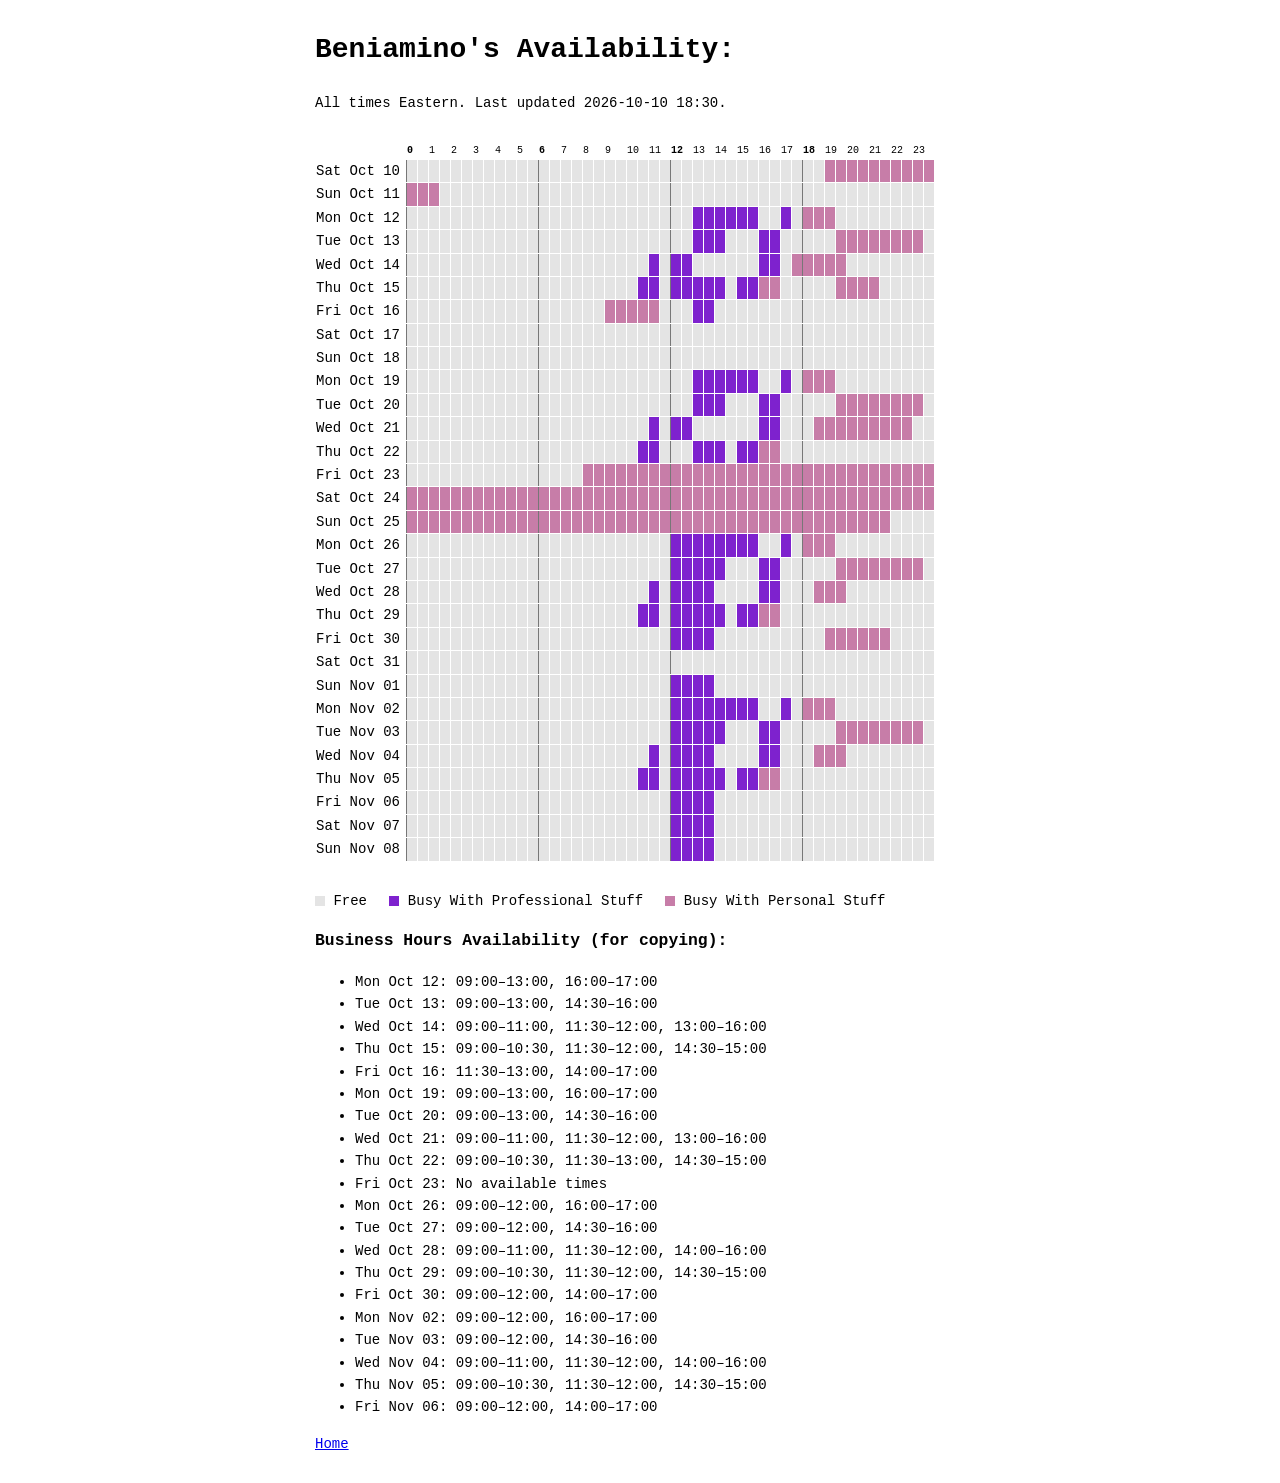
==== commit ec9ab076: "Deploy beniaminogreen/new_website to beniaminogreen/new_website:gh-pages" ====
--- a/availability/index.html
+++ b/availability/index.html
@@ -17,62 +17,62 @@
 .c1{background:#C77DA8}
 </style></head><body>
 <h1>Beniamino's Availability:</h1>
-<p>All times Eastern. Last updated 2026-10-03 22:38.</p>
+<p>All times Eastern. Last updated 2026-10-10 18:30.</p>
 <div class="s"><table><thead><tr><th></th><th colspan="2">0</th><th colspan="2">1</th><th colspan="2">2</th><th colspan="2">3</th><th colspan="2">4</th><th colspan="2">5</th><th colspan="2">6</th><th colspan="2">7</th><th colspan="2">8</th><th colspan="2">9</th><th colspan="2">10</th><th colspan="2">11</th><th colspan="2">12</th><th colspan="2">13</th><th colspan="2">14</th><th colspan="2">15</th><th colspan="2">16</th><th colspan="2">17</th><th colspan="2">18</th><th colspan="2">19</th><th colspan="2">20</th><th colspan="2">21</th><th colspan="2">22</th><th colspan="2">23</th></tr></thead><tbody>
-<tr><th>Sat Oct 03</th><td title="Sat Oct 03 00:00–00:30: Free"></td><td title="Sat Oct 03 00:30–01:00: Free"></td><td title="Sat Oct 03 01:00–01:30: Free"></td><td title="Sat Oct 03 01:30–02:00: Free"></td><td title="Sat Oct 03 02:00–02:30: Free"></td><td title="Sat Oct 03 02:30–03:00: Free"></td><td title="Sat Oct 03 03:00–03:30: Free"></td><td title="Sat Oct 03 03:30–04:00: Free"></td><td title="Sat Oct 03 04:00–04:30: Free"></td><td title="Sat Oct 03 04:30–05:00: Free"></td><td title="Sat Oct 03 05:00–05:30: Free"></td><td title="Sat Oct 03 05:30–06:00: Free"></td><td title="Sat Oct 03 06:00–06:30: Free"></td><td title="Sat Oct 03 06:30–07:00: Free"></td><td title="Sat Oct 03 07:00–07:30: Free"></td><td title="Sat Oct 03 07:30–08:00: Free"></td><td class="c1" title="Sat Oct 03 08:00–08:30: Busy With Personal Stuff"></td><td class="c1" title="Sat Oct 03 08:30–09:00: Busy With Personal Stuff"></td><td class="c1" title="Sat Oct 03 09:00–09:30: Busy With Personal Stuff"></td><td class="c1" title="Sat Oct 03 09:30–10:00: Busy With Personal Stuff"></td><td class="c1" title="Sat Oct 03 10:00–10:30: Busy With Personal Stuff"></td><td class="c1" title="Sat Oct 03 10:30–11:00: Busy With Personal Stuff"></td><td class="c1" title="Sat Oct 03 11:00–11:30: Busy With Personal Stuff"></td><td class="c1" title="Sat Oct 03 11:30–12:00: Busy With Personal Stuff"></td><td class="c1" title="Sat Oct 03 12:00–12:30: Busy With Personal Stuff"></td><td class="c1" title="Sat Oct 03 12:30–13:00: Busy With Personal Stuff"></td><td class="c1" title="Sat Oct 03 13:00–13:30: Busy With Personal Stuff"></td><td class="c1" title="Sat Oct 03 13:30–14:00: Busy With Personal Stuff"></td><td class="c1" title="Sat Oct 03 14:00–14:30: Busy With Personal Stuff"></td><td class="c1" title="Sat Oct 03 14:30–15:00: Busy With Personal Stuff"></td><td class="c1" title="Sat Oct 03 15:00–15:30: Busy With Personal Stuff"></td><td class="c1" title="Sat Oct 03 15:30–16:00: Busy With Personal Stuff"></td><td class="c1" title="Sat Oct 03 16:00–16:30: Busy With Personal Stuff"></td><td class="c1" title="Sat Oct 03 16:30–17:00: Busy With Personal Stuff"></td><td class="c1" title="Sat Oct 03 17:00–17:30: Busy With Personal Stuff"></td><td class="c1" title="Sat Oct 03 17:30–18:00: Busy With Personal Stuff"></td><td class="c1" title="Sat Oct 03 18:00–18:30: Busy With Personal Stuff"></td><td class="c1" title="Sat Oct 03 18:30–19:00: Busy With Personal Stuff"></td><td class="c1" title="Sat Oct 03 19:00–19:30: Busy With Personal Stuff"></td><td class="c1" title="Sat Oct 03 19:30–20:00: Busy With Personal Stuff"></td><td class="c1" title="Sat Oct 03 20:00–20:30: Busy With Personal Stuff"></td><td class="c1" title="Sat Oct 03 20:30–21:00: Busy With Personal Stuff"></td><td class="c1" title="Sat Oct 03 21:00–21:30: Busy With Personal Stuff"></td><td class="c1" title="Sat Oct 03 21:30–22:00: Busy With Personal Stuff"></td><td class="c1" title="Sat Oct 03 22:00–22:30: Busy With Personal Stuff"></td><td class="c1" title="Sat Oct 03 22:30–23:00: Busy With Personal Stuff"></td><td class="c1" title="Sat Oct 03 23:00–23:30: Busy With Personal Stuff"></td><td class="c1" title="Sat Oct 03 23:30–24:00: Busy With Personal Stuff"></td></tr>
-<tr><th>Sun Oct 04</th><td class="c1" title="Sun Oct 04 00:00–00:30: Busy With Personal Stuff"></td><td class="c1" title="Sun Oct 04 00:30–01:00: Busy With Personal Stuff"></td><td class="c1" title="Sun Oct 04 01:00–01:30: Busy With Personal Stuff"></td><td class="c1" title="Sun Oct 04 01:30–02:00: Busy With Personal Stuff"></td><td class="c1" title="Sun Oct 04 02:00–02:30: Busy With Personal Stuff"></td><td class="c1" title="Sun Oct 04 02:30–03:00: Busy With Personal Stuff"></td><td class="c1" title="Sun Oct 04 03:00–03:30: Busy With Personal Stuff"></td><td class="c1" title="Sun Oct 04 03:30–04:00: Busy With Personal Stuff"></td><td class="c1" title="Sun Oct 04 04:00–04:30: Busy With Personal Stuff"></td><td class="c1" title="Sun Oct 04 04:30–05:00: Busy With Personal Stuff"></td><td class="c1" title="Sun Oct 04 05:00–05:30: Busy With Personal Stuff"></td><td class="c1" title="Sun Oct 04 05:30–06:00: Busy With Personal Stuff"></td><td class="c1" title="Sun Oct 04 06:00–06:30: Busy With Personal Stuff"></td><td class="c1" title="Sun Oct 04 06:30–07:00: Busy With Personal Stuff"></td><td class="c1" title="Sun Oct 04 07:00–07:30: Busy With Personal Stuff"></td><td class="c1" title="Sun Oct 04 07:30–08:00: Busy With Personal Stuff"></td><td class="c1" title="Sun Oct 04 08:00–08:30: Busy With Personal Stuff"></td><td class="c1" title="Sun Oct 04 08:30–09:00: Busy With Personal Stuff"></td><td class="c1" title="Sun Oct 04 09:00–09:30: Busy With Personal Stuff"></td><td class="c1" title="Sun Oct 04 09:30–10:00: Busy With Personal Stuff"></td><td class="c1" title="Sun Oct 04 10:00–10:30: Busy With Personal Stuff"></td><td class="c1" title="Sun Oct 04 10:30–11:00: Busy With Personal Stuff"></td><td class="c1" title="Sun Oct 04 11:00–11:30: Busy With Personal Stuff"></td><td class="c1" title="Sun Oct 04 11:30–12:00: Busy With Personal Stuff"></td><td class="c1" title="Sun Oct 04 12:00–12:30: Busy With Personal Stuff"></td><td class="c1" title="Sun Oct 04 12:30–13:00: Busy With Personal Stuff"></td><td class="c1" title="Sun Oct 04 13:00–13:30: Busy With Personal Stuff"></td><td class="c1" title="Sun Oct 04 13:30–14:00: Busy With Personal Stuff"></td><td class="c1" title="Sun Oct 04 14:00–14:30: Busy With Personal Stuff"></td><td class="c1" title="Sun Oct 04 14:30–15:00: Busy With Personal Stuff"></td><td class="c1" title="Sun Oct 04 15:00–15:30: Busy With Personal Stuff"></td><td class="c1" title="Sun Oct 04 15:30–16:00: Busy With Personal Stuff"></td><td class="c1" title="Sun Oct 04 16:00–16:30: Busy With Personal Stuff"></td><td class="c1" title="Sun Oct 04 16:30–17:00: Busy With Personal Stuff"></td><td class="c1" title="Sun Oct 04 17:00–17:30: Busy With Personal Stuff"></td><td class="c1" title="Sun Oct 04 17:30–18:00: Busy With Personal Stuff"></td><td class="c1" title="Sun Oct 04 18:00–18:30: Busy With Personal Stuff"></td><td class="c1" title="Sun Oct 04 18:30–19:00: Busy With Personal Stuff"></td><td title="Sun Oct 04 19:00–19:30: Free"></td><td title="Sun Oct 04 19:30–20:00: Free"></td><td title="Sun Oct 04 20:00–20:30: Free"></td><td title="Sun Oct 04 20:30–21:00: Free"></td><td title="Sun Oct 04 21:00–21:30: Free"></td><td title="Sun Oct 04 21:30–22:00: Free"></td><td title="Sun Oct 04 22:00–22:30: Free"></td><td title="Sun Oct 04 22:30–23:00: Free"></td><td title="Sun Oct 04 23:00–23:30: Free"></td><td title="Sun Oct 04 23:30–24:00: Free"></td></tr>
-<tr><th>Mon Oct 05</th><td title="Mon Oct 05 00:00–00:30: Free"></td><td title="Mon Oct 05 00:30–01:00: Free"></td><td title="Mon Oct 05 01:00–01:30: Free"></td><td title="Mon Oct 05 01:30–02:00: Free"></td><td title="Mon Oct 05 02:00–02:30: Free"></td><td title="Mon Oct 05 02:30–03:00: Free"></td><td title="Mon Oct 05 03:00–03:30: Free"></td><td title="Mon Oct 05 03:30–04:00: Free"></td><td title="Mon Oct 05 04:00–04:30: Free"></td><td title="Mon Oct 05 04:30–05:00: Free"></td><td title="Mon Oct 05 05:00–05:30: Free"></td><td title="Mon Oct 05 05:30–06:00: Free"></td><td title="Mon Oct 05 06:00–06:30: Free"></td><td title="Mon Oct 05 06:30–07:00: Free"></td><td title="Mon Oct 05 07:00–07:30: Free"></td><td title="Mon Oct 05 07:30–08:00: Free"></td><td title="Mon Oct 05 08:00–08:30: Free"></td><td title="Mon Oct 05 08:30–09:00: Free"></td><td title="Mon Oct 05 09:00–09:30: Free"></td><td title="Mon Oct 05 09:30–10:00: Free"></td><td title="Mon Oct 05 10:00–10:30: Free"></td><td title="Mon Oct 05 10:30–11:00: Free"></td><td title="Mon Oct 05 11:00–11:30: Free"></td><td title="Mon Oct 05 11:30–12:00: Free"></td><td title="Mon Oct 05 12:00–12:30: Free"></td><td title="Mon Oct 05 12:30–13:00: Free"></td><td title="Mon Oct 05 13:00–13:30: Free"></td><td title="Mon Oct 05 13:30–14:00: Free"></td><td title="Mon Oct 05 14:00–14:30: Free"></td><td title="Mon Oct 05 14:30–15:00: Free"></td><td title="Mon Oct 05 15:00–15:30: Free"></td><td title="Mon Oct 05 15:30–16:00: Free"></td><td title="Mon Oct 05 16:00–16:30: Free"></td><td title="Mon Oct 05 16:30–17:00: Free"></td><td class="c0" title="Mon Oct 05 17:00–17:30: Busy With Professional Stuff"></td><td title="Mon Oct 05 17:30–18:00: Free"></td><td class="c1" title="Mon Oct 05 18:00–18:30: Busy With Personal Stuff"></td><td class="c1" title="Mon Oct 05 18:30–19:00: Busy With Personal Stuff"></td><td class="c1" title="Mon Oct 05 19:00–19:30: Busy With Personal Stuff"></td><td title="Mon Oct 05 19:30–20:00: Free"></td><td title="Mon Oct 05 20:00–20:30: Free"></td><td title="Mon Oct 05 20:30–21:00: Free"></td><td title="Mon Oct 05 21:00–21:30: Free"></td><td title="Mon Oct 05 21:30–22:00: Free"></td><td title="Mon Oct 05 22:00–22:30: Free"></td><td title="Mon Oct 05 22:30–23:00: Free"></td><td title="Mon Oct 05 23:00–23:30: Free"></td><td title="Mon Oct 05 23:30–24:00: Free"></td></tr>
-<tr><th>Tue Oct 06</th><td title="Tue Oct 06 00:00–00:30: Free"></td><td title="Tue Oct 06 00:30–01:00: Free"></td><td title="Tue Oct 06 01:00–01:30: Free"></td><td title="Tue Oct 06 01:30–02:00: Free"></td><td title="Tue Oct 06 02:00–02:30: Free"></td><td title="Tue Oct 06 02:30–03:00: Free"></td><td title="Tue Oct 06 03:00–03:30: Free"></td><td title="Tue Oct 06 03:30–04:00: Free"></td><td title="Tue Oct 06 04:00–04:30: Free"></td><td title="Tue Oct 06 04:30–05:00: Free"></td><td title="Tue Oct 06 05:00–05:30: Free"></td><td title="Tue Oct 06 05:30–06:00: Free"></td><td title="Tue Oct 06 06:00–06:30: Free"></td><td title="Tue Oct 06 06:30–07:00: Free"></td><td title="Tue Oct 06 07:00–07:30: Free"></td><td title="Tue Oct 06 07:30–08:00: Free"></td><td title="Tue Oct 06 08:00–08:30: Free"></td><td title="Tue Oct 06 08:30–09:00: Free"></td><td title="Tue Oct 06 09:00–09:30: Free"></td><td title="Tue Oct 06 09:30–10:00: Free"></td><td title="Tue Oct 06 10:00–10:30: Free"></td><td title="Tue Oct 06 10:30–11:00: Free"></td><td title="Tue Oct 06 11:00–11:30: Free"></td><td title="Tue Oct 06 11:30–12:00: Free"></td><td title="Tue Oct 06 12:00–12:30: Free"></td><td title="Tue Oct 06 12:30–13:00: Free"></td><td class="c0" title="Tue Oct 06 13:00–13:30: Busy With Professional Stuff"></td><td class="c0" title="Tue Oct 06 13:30–14:00: Busy With Professional Stuff"></td><td class="c0" title="Tue Oct 06 14:00–14:30: Busy With Professional Stuff"></td><td title="Tue Oct 06 14:30–15:00: Free"></td><td title="Tue Oct 06 15:00–15:30: Free"></td><td title="Tue Oct 06 15:30–16:00: Free"></td><td class="c0" title="Tue Oct 06 16:00–16:30: Busy With Professional Stuff"></td><td class="c0" title="Tue Oct 06 16:30–17:00: Busy With Professional Stuff"></td><td title="Tue Oct 06 17:00–17:30: Free"></td><td class="c1" title="Tue Oct 06 17:30–18:00: Busy With Personal Stuff"></td><td class="c1" title="Tue Oct 06 18:00–18:30: Busy With Personal Stuff"></td><td class="c1" title="Tue Oct 06 18:30–19:00: Busy With Personal Stuff"></td><td class="c1" title="Tue Oct 06 19:00–19:30: Busy With Personal Stuff"></td><td class="c1" title="Tue Oct 06 19:30–20:00: Busy With Personal Stuff"></td><td class="c1" title="Tue Oct 06 20:00–20:30: Busy With Personal Stuff"></td><td class="c1" title="Tue Oct 06 20:30–21:00: Busy With Personal Stuff"></td><td class="c1" title="Tue Oct 06 21:00–21:30: Busy With Personal Stuff"></td><td class="c1" title="Tue Oct 06 21:30–22:00: Busy With Personal Stuff"></td><td class="c1" title="Tue Oct 06 22:00–22:30: Busy With Personal Stuff"></td><td class="c1" title="Tue Oct 06 22:30–23:00: Busy With Personal Stuff"></td><td class="c1" title="Tue Oct 06 23:00–23:30: Busy With Personal Stuff"></td><td title="Tue Oct 06 23:30–24:00: Free"></td></tr>
-<tr><th>Wed Oct 07</th><td title="Wed Oct 07 00:00–00:30: Free"></td><td title="Wed Oct 07 00:30–01:00: Free"></td><td title="Wed Oct 07 01:00–01:30: Free"></td><td title="Wed Oct 07 01:30–02:00: Free"></td><td title="Wed Oct 07 02:00–02:30: Free"></td><td title="Wed Oct 07 02:30–03:00: Free"></td><td title="Wed Oct 07 03:00–03:30: Free"></td><td title="Wed Oct 07 03:30–04:00: Free"></td><td title="Wed Oct 07 04:00–04:30: Free"></td><td title="Wed Oct 07 04:30–05:00: Free"></td><td title="Wed Oct 07 05:00–05:30: Free"></td><td title="Wed Oct 07 05:30–06:00: Free"></td><td title="Wed Oct 07 06:00–06:30: Free"></td><td title="Wed Oct 07 06:30–07:00: Free"></td><td title="Wed Oct 07 07:00–07:30: Free"></td><td title="Wed Oct 07 07:30–08:00: Free"></td><td title="Wed Oct 07 08:00–08:30: Free"></td><td title="Wed Oct 07 08:30–09:00: Free"></td><td title="Wed Oct 07 09:00–09:30: Free"></td><td title="Wed Oct 07 09:30–10:00: Free"></td><td title="Wed Oct 07 10:00–10:30: Free"></td><td title="Wed Oct 07 10:30–11:00: Free"></td><td class="c0" title="Wed Oct 07 11:00–11:30: Busy With Professional Stuff"></td><td title="Wed Oct 07 11:30–12:00: Free"></td><td class="c0" title="Wed Oct 07 12:00–12:30: Busy With Professional Stuff"></td><td class="c0" title="Wed Oct 07 12:30–13:00: Busy With Professional Stuff"></td><td title="Wed Oct 07 13:00–13:30: Free"></td><td title="Wed Oct 07 13:30–14:00: Free"></td><td title="Wed Oct 07 14:00–14:30: Free"></td><td title="Wed Oct 07 14:30–15:00: Free"></td><td title="Wed Oct 07 15:00–15:30: Free"></td><td title="Wed Oct 07 15:30–16:00: Free"></td><td title="Wed Oct 07 16:00–16:30: Free"></td><td title="Wed Oct 07 16:30–17:00: Free"></td><td title="Wed Oct 07 17:00–17:30: Free"></td><td title="Wed Oct 07 17:30–18:00: Free"></td><td title="Wed Oct 07 18:00–18:30: Free"></td><td class="c1" title="Wed Oct 07 18:30–19:00: Busy With Personal Stuff"></td><td class="c1" title="Wed Oct 07 19:00–19:30: Busy With Personal Stuff"></td><td class="c1" title="Wed Oct 07 19:30–20:00: Busy With Personal Stuff"></td><td title="Wed Oct 07 20:00–20:30: Free"></td><td title="Wed Oct 07 20:30–21:00: Free"></td><td title="Wed Oct 07 21:00–21:30: Free"></td><td title="Wed Oct 07 21:30–22:00: Free"></td><td title="Wed Oct 07 22:00–22:30: Free"></td><td title="Wed Oct 07 22:30–23:00: Free"></td><td title="Wed Oct 07 23:00–23:30: Free"></td><td title="Wed Oct 07 23:30–24:00: Free"></td></tr>
-<tr><th>Thu Oct 08</th><td title="Thu Oct 08 00:00–00:30: Free"></td><td title="Thu Oct 08 00:30–01:00: Free"></td><td title="Thu Oct 08 01:00–01:30: Free"></td><td title="Thu Oct 08 01:30–02:00: Free"></td><td title="Thu Oct 08 02:00–02:30: Free"></td><td title="Thu Oct 08 02:30–03:00: Free"></td><td title="Thu Oct 08 03:00–03:30: Free"></td><td title="Thu Oct 08 03:30–04:00: Free"></td><td title="Thu Oct 08 04:00–04:30: Free"></td><td title="Thu Oct 08 04:30–05:00: Free"></td><td title="Thu Oct 08 05:00–05:30: Free"></td><td title="Thu Oct 08 05:30–06:00: Free"></td><td title="Thu Oct 08 06:00–06:30: Free"></td><td title="Thu Oct 08 06:30–07:00: Free"></td><td title="Thu Oct 08 07:00–07:30: Free"></td><td title="Thu Oct 08 07:30–08:00: Free"></td><td title="Thu Oct 08 08:00–08:30: Free"></td><td title="Thu Oct 08 08:30–09:00: Free"></td><td title="Thu Oct 08 09:00–09:30: Free"></td><td title="Thu Oct 08 09:30–10:00: Free"></td><td title="Thu Oct 08 10:00–10:30: Free"></td><td title="Thu Oct 08 10:30–11:00: Free"></td><td title="Thu Oct 08 11:00–11:30: Free"></td><td title="Thu Oct 08 11:30–12:00: Free"></td><td title="Thu Oct 08 12:00–12:30: Free"></td><td title="Thu Oct 08 12:30–13:00: Free"></td><td class="c0" title="Thu Oct 08 13:00–13:30: Busy With Professional Stuff"></td><td class="c0" title="Thu Oct 08 13:30–14:00: Busy With Professional Stuff"></td><td class="c0" title="Thu Oct 08 14:00–14:30: Busy With Professional Stuff"></td><td title="Thu Oct 08 14:30–15:00: Free"></td><td class="c0" title="Thu Oct 08 15:00–15:30: Busy With Professional Stuff"></td><td class="c0" title="Thu Oct 08 15:30–16:00: Busy With Professional Stuff"></td><td title="Thu Oct 08 16:00–16:30: Free"></td><td title="Thu Oct 08 16:30–17:00: Free"></td><td title="Thu Oct 08 17:00–17:30: Free"></td><td title="Thu Oct 08 17:30–18:00: Free"></td><td title="Thu Oct 08 18:00–18:30: Free"></td><td title="Thu Oct 08 18:30–19:00: Free"></td><td title="Thu Oct 08 19:00–19:30: Free"></td><td title="Thu Oct 08 19:30–20:00: Free"></td><td title="Thu Oct 08 20:00–20:30: Free"></td><td title="Thu Oct 08 20:30–21:00: Free"></td><td title="Thu Oct 08 21:00–21:30: Free"></td><td title="Thu Oct 08 21:30–22:00: Free"></td><td title="Thu Oct 08 22:00–22:30: Free"></td><td title="Thu Oct 08 22:30–23:00: Free"></td><td title="Thu Oct 08 23:00–23:30: Free"></td><td title="Thu Oct 08 23:30–24:00: Free"></td></tr>
-<tr><th>Fri Oct 09</th><td title="Fri Oct 09 00:00–00:30: Free"></td><td title="Fri Oct 09 00:30–01:00: Free"></td><td title="Fri Oct 09 01:00–01:30: Free"></td><td title="Fri Oct 09 01:30–02:00: Free"></td><td title="Fri Oct 09 02:00–02:30: Free"></td><td title="Fri Oct 09 02:30–03:00: Free"></td><td title="Fri Oct 09 03:00–03:30: Free"></td><td title="Fri Oct 09 03:30–04:00: Free"></td><td title="Fri Oct 09 04:00–04:30: Free"></td><td title="Fri Oct 09 04:30–05:00: Free"></td><td title="Fri Oct 09 05:00–05:30: Free"></td><td title="Fri Oct 09 05:30–06:00: Free"></td><td title="Fri Oct 09 06:00–06:30: Free"></td><td title="Fri Oct 09 06:30–07:00: Free"></td><td title="Fri Oct 09 07:00–07:30: Free"></td><td title="Fri Oct 09 07:30–08:00: Free"></td><td title="Fri Oct 09 08:00–08:30: Free"></td><td title="Fri Oct 09 08:30–09:00: Free"></td><td title="Fri Oct 09 09:00–09:30: Free"></td><td title="Fri Oct 09 09:30–10:00: Free"></td><td title="Fri Oct 09 10:00–10:30: Free"></td><td title="Fri Oct 09 10:30–11:00: Free"></td><td title="Fri Oct 09 11:00–11:30: Free"></td><td title="Fri Oct 09 11:30–12:00: Free"></td><td title="Fri Oct 09 12:00–12:30: Free"></td><td title="Fri Oct 09 12:30–13:00: Free"></td><td title="Fri Oct 09 13:00–13:30: Free"></td><td title="Fri Oct 09 13:30–14:00: Free"></td><td title="Fri Oct 09 14:00–14:30: Free"></td><td title="Fri Oct 09 14:30–15:00: Free"></td><td title="Fri Oct 09 15:00–15:30: Free"></td><td title="Fri Oct 09 15:30–16:00: Free"></td><td title="Fri Oct 09 16:00–16:30: Free"></td><td title="Fri Oct 09 16:30–17:00: Free"></td><td title="Fri Oct 09 17:00–17:30: Free"></td><td title="Fri Oct 09 17:30–18:00: Free"></td><td title="Fri Oct 09 18:00–18:30: Free"></td><td title="Fri Oct 09 18:30–19:00: Free"></td><td title="Fri Oct 09 19:00–19:30: Free"></td><td title="Fri Oct 09 19:30–20:00: Free"></td><td title="Fri Oct 09 20:00–20:30: Free"></td><td title="Fri Oct 09 20:30–21:00: Free"></td><td title="Fri Oct 09 21:00–21:30: Free"></td><td title="Fri Oct 09 21:30–22:00: Free"></td><td title="Fri Oct 09 22:00–22:30: Free"></td><td title="Fri Oct 09 22:30–23:00: Free"></td><td title="Fri Oct 09 23:00–23:30: Free"></td><td title="Fri Oct 09 23:30–24:00: Free"></td></tr>
 <tr><th>Sat Oct 10</th><td title="Sat Oct 10 00:00–00:30: Free"></td><td title="Sat Oct 10 00:30–01:00: Free"></td><td title="Sat Oct 10 01:00–01:30: Free"></td><td title="Sat Oct 10 01:30–02:00: Free"></td><td title="Sat Oct 10 02:00–02:30: Free"></td><td title="Sat Oct 10 02:30–03:00: Free"></td><td title="Sat Oct 10 03:00–03:30: Free"></td><td title="Sat Oct 10 03:30–04:00: Free"></td><td title="Sat Oct 10 04:00–04:30: Free"></td><td title="Sat Oct 10 04:30–05:00: Free"></td><td title="Sat Oct 10 05:00–05:30: Free"></td><td title="Sat Oct 10 05:30–06:00: Free"></td><td title="Sat Oct 10 06:00–06:30: Free"></td><td title="Sat Oct 10 06:30–07:00: Free"></td><td title="Sat Oct 10 07:00–07:30: Free"></td><td title="Sat Oct 10 07:30–08:00: Free"></td><td title="Sat Oct 10 08:00–08:30: Free"></td><td title="Sat Oct 10 08:30–09:00: Free"></td><td title="Sat Oct 10 09:00–09:30: Free"></td><td title="Sat Oct 10 09:30–10:00: Free"></td><td title="Sat Oct 10 10:00–10:30: Free"></td><td title="Sat Oct 10 10:30–11:00: Free"></td><td title="Sat Oct 10 11:00–11:30: Free"></td><td title="Sat Oct 10 11:30–12:00: Free"></td><td title="Sat Oct 10 12:00–12:30: Free"></td><td title="Sat Oct 10 12:30–13:00: Free"></td><td title="Sat Oct 10 13:00–13:30: Free"></td><td title="Sat Oct 10 13:30–14:00: Free"></td><td title="Sat Oct 10 14:00–14:30: Free"></td><td title="Sat Oct 10 14:30–15:00: Free"></td><td title="Sat Oct 10 15:00–15:30: Free"></td><td title="Sat Oct 10 15:30–16:00: Free"></td><td title="Sat Oct 10 16:00–16:30: Free"></td><td title="Sat Oct 10 16:30–17:00: Free"></td><td title="Sat Oct 10 17:00–17:30: Free"></td><td title="Sat Oct 10 17:30–18:00: Free"></td><td title="Sat Oct 10 18:00–18:30: Free"></td><td title="Sat Oct 10 18:30–19:00: Free"></td><td class="c1" title="Sat Oct 10 19:00–19:30: Busy With Personal Stuff"></td><td class="c1" title="Sat Oct 10 19:30–20:00: Busy With Personal Stuff"></td><td class="c1" title="Sat Oct 10 20:00–20:30: Busy With Personal Stuff"></td><td class="c1" title="Sat Oct 10 20:30–21:00: Busy With Personal Stuff"></td><td class="c1" title="Sat Oct 10 21:00–21:30: Busy With Personal Stuff"></td><td class="c1" title="Sat Oct 10 21:30–22:00: Busy With Personal Stuff"></td><td class="c1" title="Sat Oct 10 22:00–22:30: Busy With Personal Stuff"></td><td class="c1" title="Sat Oct 10 22:30–23:00: Busy With Personal Stuff"></td><td class="c1" title="Sat Oct 10 23:00–23:30: Busy With Personal Stuff"></td><td class="c1" title="Sat Oct 10 23:30–24:00: Busy With Personal Stuff"></td></tr>
 <tr><th>Sun Oct 11</th><td class="c1" title="Sun Oct 11 00:00–00:30: Busy With Personal Stuff"></td><td class="c1" title="Sun Oct 11 00:30–01:00: Busy With Personal Stuff"></td><td class="c1" title="Sun Oct 11 01:00–01:30: Busy With Personal Stuff"></td><td title="Sun Oct 11 01:30–02:00: Free"></td><td title="Sun Oct 11 02:00–02:30: Free"></td><td title="Sun Oct 11 02:30–03:00: Free"></td><td title="Sun Oct 11 03:00–03:30: Free"></td><td title="Sun Oct 11 03:30–04:00: Free"></td><td title="Sun Oct 11 04:00–04:30: Free"></td><td title="Sun Oct 11 04:30–05:00: Free"></td><td title="Sun Oct 11 05:00–05:30: Free"></td><td title="Sun Oct 11 05:30–06:00: Free"></td><td title="Sun Oct 11 06:00–06:30: Free"></td><td title="Sun Oct 11 06:30–07:00: Free"></td><td title="Sun Oct 11 07:00–07:30: Free"></td><td title="Sun Oct 11 07:30–08:00: Free"></td><td title="Sun Oct 11 08:00–08:30: Free"></td><td title="Sun Oct 11 08:30–09:00: Free"></td><td title="Sun Oct 11 09:00–09:30: Free"></td><td title="Sun Oct 11 09:30–10:00: Free"></td><td title="Sun Oct 11 10:00–10:30: Free"></td><td title="Sun Oct 11 10:30–11:00: Free"></td><td title="Sun Oct 11 11:00–11:30: Free"></td><td title="Sun Oct 11 11:30–12:00: Free"></td><td title="Sun Oct 11 12:00–12:30: Free"></td><td title="Sun Oct 11 12:30–13:00: Free"></td><td title="Sun Oct 11 13:00–13:30: Free"></td><td title="Sun Oct 11 13:30–14:00: Free"></td><td title="Sun Oct 11 14:00–14:30: Free"></td><td title="Sun Oct 11 14:30–15:00: Free"></td><td title="Sun Oct 11 15:00–15:30: Free"></td><td title="Sun Oct 11 15:30–16:00: Free"></td><td title="Sun Oct 11 16:00–16:30: Free"></td><td title="Sun Oct 11 16:30–17:00: Free"></td><td title="Sun Oct 11 17:00–17:30: Free"></td><td title="Sun Oct 11 17:30–18:00: Free"></td><td title="Sun Oct 11 18:00–18:30: Free"></td><td title="Sun Oct 11 18:30–19:00: Free"></td><td title="Sun Oct 11 19:00–19:30: Free"></td><td title="Sun Oct 11 19:30–20:00: Free"></td><td title="Sun Oct 11 20:00–20:30: Free"></td><td title="Sun Oct 11 20:30–21:00: Free"></td><td title="Sun Oct 11 21:00–21:30: Free"></td><td title="Sun Oct 11 21:30–22:00: Free"></td><td title="Sun Oct 11 22:00–22:30: Free"></td><td title="Sun Oct 11 22:30–23:00: Free"></td><td title="Sun Oct 11 23:00–23:30: Free"></td><td title="Sun Oct 11 23:30–24:00: Free"></td></tr>
-<tr><th>Mon Oct 12</th><td title="Mon Oct 12 00:00–00:30: Free"></td><td title="Mon Oct 12 00:30–01:00: Free"></td><td title="Mon Oct 12 01:00–01:30: Free"></td><td title="Mon Oct 12 01:30–02:00: Free"></td><td title="Mon Oct 12 02:00–02:30: Free"></td><td title="Mon Oct 12 02:30–03:00: Free"></td><td title="Mon Oct 12 03:00–03:30: Free"></td><td title="Mon Oct 12 03:30–04:00: Free"></td><td title="Mon Oct 12 04:00–04:30: Free"></td><td title="Mon Oct 12 04:30–05:00: Free"></td><td title="Mon Oct 12 05:00–05:30: Free"></td><td title="Mon Oct 12 05:30–06:00: Free"></td><td title="Mon Oct 12 06:00–06:30: Free"></td><td title="Mon Oct 12 06:30–07:00: Free"></td><td title="Mon Oct 12 07:00–07:30: Free"></td><td title="Mon Oct 12 07:30–08:00: Free"></td><td title="Mon Oct 12 08:00–08:30: Free"></td><td title="Mon Oct 12 08:30–09:00: Free"></td><td title="Mon Oct 12 09:00–09:30: Free"></td><td title="Mon Oct 12 09:30–10:00: Free"></td><td title="Mon Oct 12 10:00–10:30: Free"></td><td title="Mon Oct 12 10:30–11:00: Free"></td><td title="Mon Oct 12 11:00–11:30: Free"></td><td title="Mon Oct 12 11:30–12:00: Free"></td><td title="Mon Oct 12 12:00–12:30: Free"></td><td title="Mon Oct 12 12:30–13:00: Free"></td><td title="Mon Oct 12 13:00–13:30: Free"></td><td class="c0" title="Mon Oct 12 13:30–14:00: Busy With Professional Stuff"></td><td class="c0" title="Mon Oct 12 14:00–14:30: Busy With Professional Stuff"></td><td class="c0" title="Mon Oct 12 14:30–15:00: Busy With Professional Stuff"></td><td class="c0" title="Mon Oct 12 15:00–15:30: Busy With Professional Stuff"></td><td class="c0" title="Mon Oct 12 15:30–16:00: Busy With Professional Stuff"></td><td title="Mon Oct 12 16:00–16:30: Free"></td><td title="Mon Oct 12 16:30–17:00: Free"></td><td class="c0" title="Mon Oct 12 17:00–17:30: Busy With Professional Stuff"></td><td title="Mon Oct 12 17:30–18:00: Free"></td><td class="c1" title="Mon Oct 12 18:00–18:30: Busy With Personal Stuff"></td><td class="c1" title="Mon Oct 12 18:30–19:00: Busy With Personal Stuff"></td><td class="c1" title="Mon Oct 12 19:00–19:30: Busy With Personal Stuff"></td><td title="Mon Oct 12 19:30–20:00: Free"></td><td title="Mon Oct 12 20:00–20:30: Free"></td><td title="Mon Oct 12 20:30–21:00: Free"></td><td title="Mon Oct 12 21:00–21:30: Free"></td><td title="Mon Oct 12 21:30–22:00: Free"></td><td title="Mon Oct 12 22:00–22:30: Free"></td><td title="Mon Oct 12 22:30–23:00: Free"></td><td title="Mon Oct 12 23:00–23:30: Free"></td><td title="Mon Oct 12 23:30–24:00: Free"></td></tr>
+<tr><th>Mon Oct 12</th><td title="Mon Oct 12 00:00–00:30: Free"></td><td title="Mon Oct 12 00:30–01:00: Free"></td><td title="Mon Oct 12 01:00–01:30: Free"></td><td title="Mon Oct 12 01:30–02:00: Free"></td><td title="Mon Oct 12 02:00–02:30: Free"></td><td title="Mon Oct 12 02:30–03:00: Free"></td><td title="Mon Oct 12 03:00–03:30: Free"></td><td title="Mon Oct 12 03:30–04:00: Free"></td><td title="Mon Oct 12 04:00–04:30: Free"></td><td title="Mon Oct 12 04:30–05:00: Free"></td><td title="Mon Oct 12 05:00–05:30: Free"></td><td title="Mon Oct 12 05:30–06:00: Free"></td><td title="Mon Oct 12 06:00–06:30: Free"></td><td title="Mon Oct 12 06:30–07:00: Free"></td><td title="Mon Oct 12 07:00–07:30: Free"></td><td title="Mon Oct 12 07:30–08:00: Free"></td><td title="Mon Oct 12 08:00–08:30: Free"></td><td title="Mon Oct 12 08:30–09:00: Free"></td><td title="Mon Oct 12 09:00–09:30: Free"></td><td title="Mon Oct 12 09:30–10:00: Free"></td><td title="Mon Oct 12 10:00–10:30: Free"></td><td title="Mon Oct 12 10:30–11:00: Free"></td><td title="Mon Oct 12 11:00–11:30: Free"></td><td title="Mon Oct 12 11:30–12:00: Free"></td><td title="Mon Oct 12 12:00–12:30: Free"></td><td title="Mon Oct 12 12:30–13:00: Free"></td><td class="c0" title="Mon Oct 12 13:00–13:30: Busy With Professional Stuff"></td><td class="c0" title="Mon Oct 12 13:30–14:00: Busy With Professional Stuff"></td><td class="c0" title="Mon Oct 12 14:00–14:30: Busy With Professional Stuff"></td><td class="c0" title="Mon Oct 12 14:30–15:00: Busy With Professional Stuff"></td><td class="c0" title="Mon Oct 12 15:00–15:30: Busy With Professional Stuff"></td><td class="c0" title="Mon Oct 12 15:30–16:00: Busy With Professional Stuff"></td><td title="Mon Oct 12 16:00–16:30: Free"></td><td title="Mon Oct 12 16:30–17:00: Free"></td><td class="c0" title="Mon Oct 12 17:00–17:30: Busy With Professional Stuff"></td><td title="Mon Oct 12 17:30–18:00: Free"></td><td class="c1" title="Mon Oct 12 18:00–18:30: Busy With Personal Stuff"></td><td class="c1" title="Mon Oct 12 18:30–19:00: Busy With Personal Stuff"></td><td class="c1" title="Mon Oct 12 19:00–19:30: Busy With Personal Stuff"></td><td title="Mon Oct 12 19:30–20:00: Free"></td><td title="Mon Oct 12 20:00–20:30: Free"></td><td title="Mon Oct 12 20:30–21:00: Free"></td><td title="Mon Oct 12 21:00–21:30: Free"></td><td title="Mon Oct 12 21:30–22:00: Free"></td><td title="Mon Oct 12 22:00–22:30: Free"></td><td title="Mon Oct 12 22:30–23:00: Free"></td><td title="Mon Oct 12 23:00–23:30: Free"></td><td title="Mon Oct 12 23:30–24:00: Free"></td></tr>
 <tr><th>Tue Oct 13</th><td title="Tue Oct 13 00:00–00:30: Free"></td><td title="Tue Oct 13 00:30–01:00: Free"></td><td title="Tue Oct 13 01:00–01:30: Free"></td><td title="Tue Oct 13 01:30–02:00: Free"></td><td title="Tue Oct 13 02:00–02:30: Free"></td><td title="Tue Oct 13 02:30–03:00: Free"></td><td title="Tue Oct 13 03:00–03:30: Free"></td><td title="Tue Oct 13 03:30–04:00: Free"></td><td title="Tue Oct 13 04:00–04:30: Free"></td><td title="Tue Oct 13 04:30–05:00: Free"></td><td title="Tue Oct 13 05:00–05:30: Free"></td><td title="Tue Oct 13 05:30–06:00: Free"></td><td title="Tue Oct 13 06:00–06:30: Free"></td><td title="Tue Oct 13 06:30–07:00: Free"></td><td title="Tue Oct 13 07:00–07:30: Free"></td><td title="Tue Oct 13 07:30–08:00: Free"></td><td title="Tue Oct 13 08:00–08:30: Free"></td><td title="Tue Oct 13 08:30–09:00: Free"></td><td title="Tue Oct 13 09:00–09:30: Free"></td><td title="Tue Oct 13 09:30–10:00: Free"></td><td title="Tue Oct 13 10:00–10:30: Free"></td><td title="Tue Oct 13 10:30–11:00: Free"></td><td title="Tue Oct 13 11:00–11:30: Free"></td><td title="Tue Oct 13 11:30–12:00: Free"></td><td title="Tue Oct 13 12:00–12:30: Free"></td><td title="Tue Oct 13 12:30–13:00: Free"></td><td class="c0" title="Tue Oct 13 13:00–13:30: Busy With Professional Stuff"></td><td class="c0" title="Tue Oct 13 13:30–14:00: Busy With Professional Stuff"></td><td class="c0" title="Tue Oct 13 14:00–14:30: Busy With Professional Stuff"></td><td title="Tue Oct 13 14:30–15:00: Free"></td><td title="Tue Oct 13 15:00–15:30: Free"></td><td title="Tue Oct 13 15:30–16:00: Free"></td><td class="c0" title="Tue Oct 13 16:00–16:30: Busy With Professional Stuff"></td><td class="c0" title="Tue Oct 13 16:30–17:00: Busy With Professional Stuff"></td><td title="Tue Oct 13 17:00–17:30: Free"></td><td title="Tue Oct 13 17:30–18:00: Free"></td><td title="Tue Oct 13 18:00–18:30: Free"></td><td title="Tue Oct 13 18:30–19:00: Free"></td><td title="Tue Oct 13 19:00–19:30: Free"></td><td class="c1" title="Tue Oct 13 19:30–20:00: Busy With Personal Stuff"></td><td class="c1" title="Tue Oct 13 20:00–20:30: Busy With Personal Stuff"></td><td class="c1" title="Tue Oct 13 20:30–21:00: Busy With Personal Stuff"></td><td class="c1" title="Tue Oct 13 21:00–21:30: Busy With Personal Stuff"></td><td class="c1" title="Tue Oct 13 21:30–22:00: Busy With Personal Stuff"></td><td class="c1" title="Tue Oct 13 22:00–22:30: Busy With Personal Stuff"></td><td class="c1" title="Tue Oct 13 22:30–23:00: Busy With Personal Stuff"></td><td class="c1" title="Tue Oct 13 23:00–23:30: Busy With Personal Stuff"></td><td title="Tue Oct 13 23:30–24:00: Free"></td></tr>
-<tr><th>Wed Oct 14</th><td title="Wed Oct 14 00:00–00:30: Free"></td><td title="Wed Oct 14 00:30–01:00: Free"></td><td title="Wed Oct 14 01:00–01:30: Free"></td><td title="Wed Oct 14 01:30–02:00: Free"></td><td title="Wed Oct 14 02:00–02:30: Free"></td><td title="Wed Oct 14 02:30–03:00: Free"></td><td title="Wed Oct 14 03:00–03:30: Free"></td><td title="Wed Oct 14 03:30–04:00: Free"></td><td title="Wed Oct 14 04:00–04:30: Free"></td><td title="Wed Oct 14 04:30–05:00: Free"></td><td title="Wed Oct 14 05:00–05:30: Free"></td><td title="Wed Oct 14 05:30–06:00: Free"></td><td title="Wed Oct 14 06:00–06:30: Free"></td><td title="Wed Oct 14 06:30–07:00: Free"></td><td title="Wed Oct 14 07:00–07:30: Free"></td><td title="Wed Oct 14 07:30–08:00: Free"></td><td title="Wed Oct 14 08:00–08:30: Free"></td><td title="Wed Oct 14 08:30–09:00: Free"></td><td title="Wed Oct 14 09:00–09:30: Free"></td><td title="Wed Oct 14 09:30–10:00: Free"></td><td title="Wed Oct 14 10:00–10:30: Free"></td><td title="Wed Oct 14 10:30–11:00: Free"></td><td class="c0" title="Wed Oct 14 11:00–11:30: Busy With Professional Stuff"></td><td title="Wed Oct 14 11:30–12:00: Free"></td><td class="c0" title="Wed Oct 14 12:00–12:30: Busy With Professional Stuff"></td><td class="c0" title="Wed Oct 14 12:30–13:00: Busy With Professional Stuff"></td><td title="Wed Oct 14 13:00–13:30: Free"></td><td title="Wed Oct 14 13:30–14:00: Free"></td><td title="Wed Oct 14 14:00–14:30: Free"></td><td title="Wed Oct 14 14:30–15:00: Free"></td><td title="Wed Oct 14 15:00–15:30: Free"></td><td title="Wed Oct 14 15:30–16:00: Free"></td><td title="Wed Oct 14 16:00–16:30: Free"></td><td title="Wed Oct 14 16:30–17:00: Free"></td><td title="Wed Oct 14 17:00–17:30: Free"></td><td class="c1" title="Wed Oct 14 17:30–18:00: Busy With Personal Stuff"></td><td class="c1" title="Wed Oct 14 18:00–18:30: Busy With Personal Stuff"></td><td class="c1" title="Wed Oct 14 18:30–19:00: Busy With Personal Stuff"></td><td class="c1" title="Wed Oct 14 19:00–19:30: Busy With Personal Stuff"></td><td class="c1" title="Wed Oct 14 19:30–20:00: Busy With Personal Stuff"></td><td title="Wed Oct 14 20:00–20:30: Free"></td><td title="Wed Oct 14 20:30–21:00: Free"></td><td title="Wed Oct 14 21:00–21:30: Free"></td><td title="Wed Oct 14 21:30–22:00: Free"></td><td title="Wed Oct 14 22:00–22:30: Free"></td><td title="Wed Oct 14 22:30–23:00: Free"></td><td title="Wed Oct 14 23:00–23:30: Free"></td><td title="Wed Oct 14 23:30–24:00: Free"></td></tr>
-<tr><th>Thu Oct 15</th><td title="Thu Oct 15 00:00–00:30: Free"></td><td title="Thu Oct 15 00:30–01:00: Free"></td><td title="Thu Oct 15 01:00–01:30: Free"></td><td title="Thu Oct 15 01:30–02:00: Free"></td><td title="Thu Oct 15 02:00–02:30: Free"></td><td title="Thu Oct 15 02:30–03:00: Free"></td><td title="Thu Oct 15 03:00–03:30: Free"></td><td title="Thu Oct 15 03:30–04:00: Free"></td><td title="Thu Oct 15 04:00–04:30: Free"></td><td title="Thu Oct 15 04:30–05:00: Free"></td><td title="Thu Oct 15 05:00–05:30: Free"></td><td title="Thu Oct 15 05:30–06:00: Free"></td><td title="Thu Oct 15 06:00–06:30: Free"></td><td title="Thu Oct 15 06:30–07:00: Free"></td><td title="Thu Oct 15 07:00–07:30: Free"></td><td title="Thu Oct 15 07:30–08:00: Free"></td><td title="Thu Oct 15 08:00–08:30: Free"></td><td title="Thu Oct 15 08:30–09:00: Free"></td><td title="Thu Oct 15 09:00–09:30: Free"></td><td title="Thu Oct 15 09:30–10:00: Free"></td><td title="Thu Oct 15 10:00–10:30: Free"></td><td title="Thu Oct 15 10:30–11:00: Free"></td><td title="Thu Oct 15 11:00–11:30: Free"></td><td title="Thu Oct 15 11:30–12:00: Free"></td><td title="Thu Oct 15 12:00–12:30: Free"></td><td title="Thu Oct 15 12:30–13:00: Free"></td><td class="c0" title="Thu Oct 15 13:00–13:30: Busy With Professional Stuff"></td><td class="c0" title="Thu Oct 15 13:30–14:00: Busy With Professional Stuff"></td><td class="c0" title="Thu Oct 15 14:00–14:30: Busy With Professional Stuff"></td><td title="Thu Oct 15 14:30–15:00: Free"></td><td class="c0" title="Thu Oct 15 15:00–15:30: Busy With Professional Stuff"></td><td class="c0" title="Thu Oct 15 15:30–16:00: Busy With Professional Stuff"></td><td class="c1" title="Thu Oct 15 16:00–16:30: Busy With Personal Stuff"></td><td class="c1" title="Thu Oct 15 16:30–17:00: Busy With Personal Stuff"></td><td title="Thu Oct 15 17:00–17:30: Free"></td><td title="Thu Oct 15 17:30–18:00: Free"></td><td title="Thu Oct 15 18:00–18:30: Free"></td><td title="Thu Oct 15 18:30–19:00: Free"></td><td title="Thu Oct 15 19:00–19:30: Free"></td><td class="c1" title="Thu Oct 15 19:30–20:00: Busy With Personal Stuff"></td><td class="c1" title="Thu Oct 15 20:00–20:30: Busy With Personal Stuff"></td><td class="c1" title="Thu Oct 15 20:30–21:00: Busy With Personal Stuff"></td><td class="c1" title="Thu Oct 15 21:00–21:30: Busy With Personal Stuff"></td><td title="Thu Oct 15 21:30–22:00: Free"></td><td title="Thu Oct 15 22:00–22:30: Free"></td><td title="Thu Oct 15 22:30–23:00: Free"></td><td title="Thu Oct 15 23:00–23:30: Free"></td><td title="Thu Oct 15 23:30–24:00: Free"></td></tr>
-<tr><th>Fri Oct 16</th><td title="Fri Oct 16 00:00–00:30: Free"></td><td title="Fri Oct 16 00:30–01:00: Free"></td><td title="Fri Oct 16 01:00–01:30: Free"></td><td title="Fri Oct 16 01:30–02:00: Free"></td><td title="Fri Oct 16 02:00–02:30: Free"></td><td title="Fri Oct 16 02:30–03:00: Free"></td><td title="Fri Oct 16 03:00–03:30: Free"></td><td title="Fri Oct 16 03:30–04:00: Free"></td><td title="Fri Oct 16 04:00–04:30: Free"></td><td title="Fri Oct 16 04:30–05:00: Free"></td><td title="Fri Oct 16 05:00–05:30: Free"></td><td title="Fri Oct 16 05:30–06:00: Free"></td><td title="Fri Oct 16 06:00–06:30: Free"></td><td title="Fri Oct 16 06:30–07:00: Free"></td><td title="Fri Oct 16 07:00–07:30: Free"></td><td title="Fri Oct 16 07:30–08:00: Free"></td><td title="Fri Oct 16 08:00–08:30: Free"></td><td title="Fri Oct 16 08:30–09:00: Free"></td><td class="c1" title="Fri Oct 16 09:00–09:30: Busy With Personal Stuff"></td><td class="c1" title="Fri Oct 16 09:30–10:00: Busy With Personal Stuff"></td><td class="c1" title="Fri Oct 16 10:00–10:30: Busy With Personal Stuff"></td><td class="c1" title="Fri Oct 16 10:30–11:00: Busy With Personal Stuff"></td><td class="c1" title="Fri Oct 16 11:00–11:30: Busy With Personal Stuff"></td><td title="Fri Oct 16 11:30–12:00: Free"></td><td title="Fri Oct 16 12:00–12:30: Free"></td><td title="Fri Oct 16 12:30–13:00: Free"></td><td title="Fri Oct 16 13:00–13:30: Free"></td><td title="Fri Oct 16 13:30–14:00: Free"></td><td title="Fri Oct 16 14:00–14:30: Free"></td><td title="Fri Oct 16 14:30–15:00: Free"></td><td title="Fri Oct 16 15:00–15:30: Free"></td><td title="Fri Oct 16 15:30–16:00: Free"></td><td title="Fri Oct 16 16:00–16:30: Free"></td><td title="Fri Oct 16 16:30–17:00: Free"></td><td title="Fri Oct 16 17:00–17:30: Free"></td><td title="Fri Oct 16 17:30–18:00: Free"></td><td title="Fri Oct 16 18:00–18:30: Free"></td><td title="Fri Oct 16 18:30–19:00: Free"></td><td title="Fri Oct 16 19:00–19:30: Free"></td><td title="Fri Oct 16 19:30–20:00: Free"></td><td title="Fri Oct 16 20:00–20:30: Free"></td><td title="Fri Oct 16 20:30–21:00: Free"></td><td title="Fri Oct 16 21:00–21:30: Free"></td><td title="Fri Oct 16 21:30–22:00: Free"></td><td title="Fri Oct 16 22:00–22:30: Free"></td><td title="Fri Oct 16 22:30–23:00: Free"></td><td title="Fri Oct 16 23:00–23:30: Free"></td><td title="Fri Oct 16 23:30–24:00: Free"></td></tr>
+<tr><th>Wed Oct 14</th><td title="Wed Oct 14 00:00–00:30: Free"></td><td title="Wed Oct 14 00:30–01:00: Free"></td><td title="Wed Oct 14 01:00–01:30: Free"></td><td title="Wed Oct 14 01:30–02:00: Free"></td><td title="Wed Oct 14 02:00–02:30: Free"></td><td title="Wed Oct 14 02:30–03:00: Free"></td><td title="Wed Oct 14 03:00–03:30: Free"></td><td title="Wed Oct 14 03:30–04:00: Free"></td><td title="Wed Oct 14 04:00–04:30: Free"></td><td title="Wed Oct 14 04:30–05:00: Free"></td><td title="Wed Oct 14 05:00–05:30: Free"></td><td title="Wed Oct 14 05:30–06:00: Free"></td><td title="Wed Oct 14 06:00–06:30: Free"></td><td title="Wed Oct 14 06:30–07:00: Free"></td><td title="Wed Oct 14 07:00–07:30: Free"></td><td title="Wed Oct 14 07:30–08:00: Free"></td><td title="Wed Oct 14 08:00–08:30: Free"></td><td title="Wed Oct 14 08:30–09:00: Free"></td><td title="Wed Oct 14 09:00–09:30: Free"></td><td title="Wed Oct 14 09:30–10:00: Free"></td><td title="Wed Oct 14 10:00–10:30: Free"></td><td title="Wed Oct 14 10:30–11:00: Free"></td><td class="c0" title="Wed Oct 14 11:00–11:30: Busy With Professional Stuff"></td><td title="Wed Oct 14 11:30–12:00: Free"></td><td class="c0" title="Wed Oct 14 12:00–12:30: Busy With Professional Stuff"></td><td class="c0" title="Wed Oct 14 12:30–13:00: Busy With Professional Stuff"></td><td title="Wed Oct 14 13:00–13:30: Free"></td><td title="Wed Oct 14 13:30–14:00: Free"></td><td title="Wed Oct 14 14:00–14:30: Free"></td><td title="Wed Oct 14 14:30–15:00: Free"></td><td title="Wed Oct 14 15:00–15:30: Free"></td><td title="Wed Oct 14 15:30–16:00: Free"></td><td class="c0" title="Wed Oct 14 16:00–16:30: Busy With Professional Stuff"></td><td class="c0" title="Wed Oct 14 16:30–17:00: Busy With Professional Stuff"></td><td title="Wed Oct 14 17:00–17:30: Free"></td><td class="c1" title="Wed Oct 14 17:30–18:00: Busy With Personal Stuff"></td><td class="c1" title="Wed Oct 14 18:00–18:30: Busy With Personal Stuff"></td><td class="c1" title="Wed Oct 14 18:30–19:00: Busy With Personal Stuff"></td><td class="c1" title="Wed Oct 14 19:00–19:30: Busy With Personal Stuff"></td><td class="c1" title="Wed Oct 14 19:30–20:00: Busy With Personal Stuff"></td><td title="Wed Oct 14 20:00–20:30: Free"></td><td title="Wed Oct 14 20:30–21:00: Free"></td><td title="Wed Oct 14 21:00–21:30: Free"></td><td title="Wed Oct 14 21:30–22:00: Free"></td><td title="Wed Oct 14 22:00–22:30: Free"></td><td title="Wed Oct 14 22:30–23:00: Free"></td><td title="Wed Oct 14 23:00–23:30: Free"></td><td title="Wed Oct 14 23:30–24:00: Free"></td></tr>
+<tr><th>Thu Oct 15</th><td title="Thu Oct 15 00:00–00:30: Free"></td><td title="Thu Oct 15 00:30–01:00: Free"></td><td title="Thu Oct 15 01:00–01:30: Free"></td><td title="Thu Oct 15 01:30–02:00: Free"></td><td title="Thu Oct 15 02:00–02:30: Free"></td><td title="Thu Oct 15 02:30–03:00: Free"></td><td title="Thu Oct 15 03:00–03:30: Free"></td><td title="Thu Oct 15 03:30–04:00: Free"></td><td title="Thu Oct 15 04:00–04:30: Free"></td><td title="Thu Oct 15 04:30–05:00: Free"></td><td title="Thu Oct 15 05:00–05:30: Free"></td><td title="Thu Oct 15 05:30–06:00: Free"></td><td title="Thu Oct 15 06:00–06:30: Free"></td><td title="Thu Oct 15 06:30–07:00: Free"></td><td title="Thu Oct 15 07:00–07:30: Free"></td><td title="Thu Oct 15 07:30–08:00: Free"></td><td title="Thu Oct 15 08:00–08:30: Free"></td><td title="Thu Oct 15 08:30–09:00: Free"></td><td title="Thu Oct 15 09:00–09:30: Free"></td><td title="Thu Oct 15 09:30–10:00: Free"></td><td title="Thu Oct 15 10:00–10:30: Free"></td><td class="c0" title="Thu Oct 15 10:30–11:00: Busy With Professional Stuff"></td><td class="c0" title="Thu Oct 15 11:00–11:30: Busy With Professional Stuff"></td><td title="Thu Oct 15 11:30–12:00: Free"></td><td class="c0" title="Thu Oct 15 12:00–12:30: Busy With Professional Stuff"></td><td class="c0" title="Thu Oct 15 12:30–13:00: Busy With Professional Stuff"></td><td class="c0" title="Thu Oct 15 13:00–13:30: Busy With Professional Stuff"></td><td class="c0" title="Thu Oct 15 13:30–14:00: Busy With Professional Stuff"></td><td class="c0" title="Thu Oct 15 14:00–14:30: Busy With Professional Stuff"></td><td title="Thu Oct 15 14:30–15:00: Free"></td><td class="c0" title="Thu Oct 15 15:00–15:30: Busy With Professional Stuff"></td><td class="c0" title="Thu Oct 15 15:30–16:00: Busy With Professional Stuff"></td><td class="c1" title="Thu Oct 15 16:00–16:30: Busy With Personal Stuff"></td><td class="c1" title="Thu Oct 15 16:30–17:00: Busy With Personal Stuff"></td><td title="Thu Oct 15 17:00–17:30: Free"></td><td title="Thu Oct 15 17:30–18:00: Free"></td><td title="Thu Oct 15 18:00–18:30: Free"></td><td title="Thu Oct 15 18:30–19:00: Free"></td><td title="Thu Oct 15 19:00–19:30: Free"></td><td class="c1" title="Thu Oct 15 19:30–20:00: Busy With Personal Stuff"></td><td class="c1" title="Thu Oct 15 20:00–20:30: Busy With Personal Stuff"></td><td class="c1" title="Thu Oct 15 20:30–21:00: Busy With Personal Stuff"></td><td class="c1" title="Thu Oct 15 21:00–21:30: Busy With Personal Stuff"></td><td title="Thu Oct 15 21:30–22:00: Free"></td><td title="Thu Oct 15 22:00–22:30: Free"></td><td title="Thu Oct 15 22:30–23:00: Free"></td><td title="Thu Oct 15 23:00–23:30: Free"></td><td title="Thu Oct 15 23:30–24:00: Free"></td></tr>
+<tr><th>Fri Oct 16</th><td title="Fri Oct 16 00:00–00:30: Free"></td><td title="Fri Oct 16 00:30–01:00: Free"></td><td title="Fri Oct 16 01:00–01:30: Free"></td><td title="Fri Oct 16 01:30–02:00: Free"></td><td title="Fri Oct 16 02:00–02:30: Free"></td><td title="Fri Oct 16 02:30–03:00: Free"></td><td title="Fri Oct 16 03:00–03:30: Free"></td><td title="Fri Oct 16 03:30–04:00: Free"></td><td title="Fri Oct 16 04:00–04:30: Free"></td><td title="Fri Oct 16 04:30–05:00: Free"></td><td title="Fri Oct 16 05:00–05:30: Free"></td><td title="Fri Oct 16 05:30–06:00: Free"></td><td title="Fri Oct 16 06:00–06:30: Free"></td><td title="Fri Oct 16 06:30–07:00: Free"></td><td title="Fri Oct 16 07:00–07:30: Free"></td><td title="Fri Oct 16 07:30–08:00: Free"></td><td title="Fri Oct 16 08:00–08:30: Free"></td><td title="Fri Oct 16 08:30–09:00: Free"></td><td class="c1" title="Fri Oct 16 09:00–09:30: Busy With Personal Stuff"></td><td class="c1" title="Fri Oct 16 09:30–10:00: Busy With Personal Stuff"></td><td class="c1" title="Fri Oct 16 10:00–10:30: Busy With Personal Stuff"></td><td class="c1" title="Fri Oct 16 10:30–11:00: Busy With Personal Stuff"></td><td class="c1" title="Fri Oct 16 11:00–11:30: Busy With Personal Stuff"></td><td title="Fri Oct 16 11:30–12:00: Free"></td><td title="Fri Oct 16 12:00–12:30: Free"></td><td title="Fri Oct 16 12:30–13:00: Free"></td><td class="c0" title="Fri Oct 16 13:00–13:30: Busy With Professional Stuff"></td><td class="c0" title="Fri Oct 16 13:30–14:00: Busy With Professional Stuff"></td><td title="Fri Oct 16 14:00–14:30: Free"></td><td title="Fri Oct 16 14:30–15:00: Free"></td><td title="Fri Oct 16 15:00–15:30: Free"></td><td title="Fri Oct 16 15:30–16:00: Free"></td><td title="Fri Oct 16 16:00–16:30: Free"></td><td title="Fri Oct 16 16:30–17:00: Free"></td><td title="Fri Oct 16 17:00–17:30: Free"></td><td title="Fri Oct 16 17:30–18:00: Free"></td><td title="Fri Oct 16 18:00–18:30: Free"></td><td title="Fri Oct 16 18:30–19:00: Free"></td><td title="Fri Oct 16 19:00–19:30: Free"></td><td title="Fri Oct 16 19:30–20:00: Free"></td><td title="Fri Oct 16 20:00–20:30: Free"></td><td title="Fri Oct 16 20:30–21:00: Free"></td><td title="Fri Oct 16 21:00–21:30: Free"></td><td title="Fri Oct 16 21:30–22:00: Free"></td><td title="Fri Oct 16 22:00–22:30: Free"></td><td title="Fri Oct 16 22:30–23:00: Free"></td><td title="Fri Oct 16 23:00–23:30: Free"></td><td title="Fri Oct 16 23:30–24:00: Free"></td></tr>
 <tr><th>Sat Oct 17</th><td title="Sat Oct 17 00:00–00:30: Free"></td><td title="Sat Oct 17 00:30–01:00: Free"></td><td title="Sat Oct 17 01:00–01:30: Free"></td><td title="Sat Oct 17 01:30–02:00: Free"></td><td title="Sat Oct 17 02:00–02:30: Free"></td><td title="Sat Oct 17 02:30–03:00: Free"></td><td title="Sat Oct 17 03:00–03:30: Free"></td><td title="Sat Oct 17 03:30–04:00: Free"></td><td title="Sat Oct 17 04:00–04:30: Free"></td><td title="Sat Oct 17 04:30–05:00: Free"></td><td title="Sat Oct 17 05:00–05:30: Free"></td><td title="Sat Oct 17 05:30–06:00: Free"></td><td title="Sat Oct 17 06:00–06:30: Free"></td><td title="Sat Oct 17 06:30–07:00: Free"></td><td title="Sat Oct 17 07:00–07:30: Free"></td><td title="Sat Oct 17 07:30–08:00: Free"></td><td title="Sat Oct 17 08:00–08:30: Free"></td><td title="Sat Oct 17 08:30–09:00: Free"></td><td title="Sat Oct 17 09:00–09:30: Free"></td><td title="Sat Oct 17 09:30–10:00: Free"></td><td title="Sat Oct 17 10:00–10:30: Free"></td><td title="Sat Oct 17 10:30–11:00: Free"></td><td title="Sat Oct 17 11:00–11:30: Free"></td><td title="Sat Oct 17 11:30–12:00: Free"></td><td title="Sat Oct 17 12:00–12:30: Free"></td><td title="Sat Oct 17 12:30–13:00: Free"></td><td title="Sat Oct 17 13:00–13:30: Free"></td><td title="Sat Oct 17 13:30–14:00: Free"></td><td title="Sat Oct 17 14:00–14:30: Free"></td><td title="Sat Oct 17 14:30–15:00: Free"></td><td title="Sat Oct 17 15:00–15:30: Free"></td><td title="Sat Oct 17 15:30–16:00: Free"></td><td title="Sat Oct 17 16:00–16:30: Free"></td><td title="Sat Oct 17 16:30–17:00: Free"></td><td title="Sat Oct 17 17:00–17:30: Free"></td><td title="Sat Oct 17 17:30–18:00: Free"></td><td title="Sat Oct 17 18:00–18:30: Free"></td><td title="Sat Oct 17 18:30–19:00: Free"></td><td title="Sat Oct 17 19:00–19:30: Free"></td><td title="Sat Oct 17 19:30–20:00: Free"></td><td title="Sat Oct 17 20:00–20:30: Free"></td><td title="Sat Oct 17 20:30–21:00: Free"></td><td title="Sat Oct 17 21:00–21:30: Free"></td><td title="Sat Oct 17 21:30–22:00: Free"></td><td title="Sat Oct 17 22:00–22:30: Free"></td><td title="Sat Oct 17 22:30–23:00: Free"></td><td title="Sat Oct 17 23:00–23:30: Free"></td><td title="Sat Oct 17 23:30–24:00: Free"></td></tr>
 <tr><th>Sun Oct 18</th><td title="Sun Oct 18 00:00–00:30: Free"></td><td title="Sun Oct 18 00:30–01:00: Free"></td><td title="Sun Oct 18 01:00–01:30: Free"></td><td title="Sun Oct 18 01:30–02:00: Free"></td><td title="Sun Oct 18 02:00–02:30: Free"></td><td title="Sun Oct 18 02:30–03:00: Free"></td><td title="Sun Oct 18 03:00–03:30: Free"></td><td title="Sun Oct 18 03:30–04:00: Free"></td><td title="Sun Oct 18 04:00–04:30: Free"></td><td title="Sun Oct 18 04:30–05:00: Free"></td><td title="Sun Oct 18 05:00–05:30: Free"></td><td title="Sun Oct 18 05:30–06:00: Free"></td><td title="Sun Oct 18 06:00–06:30: Free"></td><td title="Sun Oct 18 06:30–07:00: Free"></td><td title="Sun Oct 18 07:00–07:30: Free"></td><td title="Sun Oct 18 07:30–08:00: Free"></td><td title="Sun Oct 18 08:00–08:30: Free"></td><td title="Sun Oct 18 08:30–09:00: Free"></td><td title="Sun Oct 18 09:00–09:30: Free"></td><td title="Sun Oct 18 09:30–10:00: Free"></td><td title="Sun Oct 18 10:00–10:30: Free"></td><td title="Sun Oct 18 10:30–11:00: Free"></td><td title="Sun Oct 18 11:00–11:30: Free"></td><td title="Sun Oct 18 11:30–12:00: Free"></td><td title="Sun Oct 18 12:00–12:30: Free"></td><td title="Sun Oct 18 12:30–13:00: Free"></td><td title="Sun Oct 18 13:00–13:30: Free"></td><td title="Sun Oct 18 13:30–14:00: Free"></td><td title="Sun Oct 18 14:00–14:30: Free"></td><td title="Sun Oct 18 14:30–15:00: Free"></td><td title="Sun Oct 18 15:00–15:30: Free"></td><td title="Sun Oct 18 15:30–16:00: Free"></td><td title="Sun Oct 18 16:00–16:30: Free"></td><td title="Sun Oct 18 16:30–17:00: Free"></td><td title="Sun Oct 18 17:00–17:30: Free"></td><td title="Sun Oct 18 17:30–18:00: Free"></td><td title="Sun Oct 18 18:00–18:30: Free"></td><td title="Sun Oct 18 18:30–19:00: Free"></td><td title="Sun Oct 18 19:00–19:30: Free"></td><td title="Sun Oct 18 19:30–20:00: Free"></td><td title="Sun Oct 18 20:00–20:30: Free"></td><td title="Sun Oct 18 20:30–21:00: Free"></td><td title="Sun Oct 18 21:00–21:30: Free"></td><td title="Sun Oct 18 21:30–22:00: Free"></td><td title="Sun Oct 18 22:00–22:30: Free"></td><td title="Sun Oct 18 22:30–23:00: Free"></td><td title="Sun Oct 18 23:00–23:30: Free"></td><td title="Sun Oct 18 23:30–24:00: Free"></td></tr>
-<tr><th>Mon Oct 19</th><td title="Mon Oct 19 00:00–00:30: Free"></td><td title="Mon Oct 19 00:30–01:00: Free"></td><td title="Mon Oct 19 01:00–01:30: Free"></td><td title="Mon Oct 19 01:30–02:00: Free"></td><td title="Mon Oct 19 02:00–02:30: Free"></td><td title="Mon Oct 19 02:30–03:00: Free"></td><td title="Mon Oct 19 03:00–03:30: Free"></td><td title="Mon Oct 19 03:30–04:00: Free"></td><td title="Mon Oct 19 04:00–04:30: Free"></td><td title="Mon Oct 19 04:30–05:00: Free"></td><td title="Mon Oct 19 05:00–05:30: Free"></td><td title="Mon Oct 19 05:30–06:00: Free"></td><td title="Mon Oct 19 06:00–06:30: Free"></td><td title="Mon Oct 19 06:30–07:00: Free"></td><td title="Mon Oct 19 07:00–07:30: Free"></td><td title="Mon Oct 19 07:30–08:00: Free"></td><td title="Mon Oct 19 08:00–08:30: Free"></td><td title="Mon Oct 19 08:30–09:00: Free"></td><td title="Mon Oct 19 09:00–09:30: Free"></td><td title="Mon Oct 19 09:30–10:00: Free"></td><td title="Mon Oct 19 10:00–10:30: Free"></td><td title="Mon Oct 19 10:30–11:00: Free"></td><td title="Mon Oct 19 11:00–11:30: Free"></td><td title="Mon Oct 19 11:30–12:00: Free"></td><td title="Mon Oct 19 12:00–12:30: Free"></td><td title="Mon Oct 19 12:30–13:00: Free"></td><td title="Mon Oct 19 13:00–13:30: Free"></td><td class="c0" title="Mon Oct 19 13:30–14:00: Busy With Professional Stuff"></td><td class="c0" title="Mon Oct 19 14:00–14:30: Busy With Professional Stuff"></td><td class="c0" title="Mon Oct 19 14:30–15:00: Busy With Professional Stuff"></td><td class="c0" title="Mon Oct 19 15:00–15:30: Busy With Professional Stuff"></td><td class="c0" title="Mon Oct 19 15:30–16:00: Busy With Professional Stuff"></td><td title="Mon Oct 19 16:00–16:30: Free"></td><td title="Mon Oct 19 16:30–17:00: Free"></td><td class="c0" title="Mon Oct 19 17:00–17:30: Busy With Professional Stuff"></td><td title="Mon Oct 19 17:30–18:00: Free"></td><td class="c1" title="Mon Oct 19 18:00–18:30: Busy With Personal Stuff"></td><td class="c1" title="Mon Oct 19 18:30–19:00: Busy With Personal Stuff"></td><td class="c1" title="Mon Oct 19 19:00–19:30: Busy With Personal Stuff"></td><td title="Mon Oct 19 19:30–20:00: Free"></td><td title="Mon Oct 19 20:00–20:30: Free"></td><td title="Mon Oct 19 20:30–21:00: Free"></td><td title="Mon Oct 19 21:00–21:30: Free"></td><td title="Mon Oct 19 21:30–22:00: Free"></td><td title="Mon Oct 19 22:00–22:30: Free"></td><td title="Mon Oct 19 22:30–23:00: Free"></td><td title="Mon Oct 19 23:00–23:30: Free"></td><td title="Mon Oct 19 23:30–24:00: Free"></td></tr>
+<tr><th>Mon Oct 19</th><td title="Mon Oct 19 00:00–00:30: Free"></td><td title="Mon Oct 19 00:30–01:00: Free"></td><td title="Mon Oct 19 01:00–01:30: Free"></td><td title="Mon Oct 19 01:30–02:00: Free"></td><td title="Mon Oct 19 02:00–02:30: Free"></td><td title="Mon Oct 19 02:30–03:00: Free"></td><td title="Mon Oct 19 03:00–03:30: Free"></td><td title="Mon Oct 19 03:30–04:00: Free"></td><td title="Mon Oct 19 04:00–04:30: Free"></td><td title="Mon Oct 19 04:30–05:00: Free"></td><td title="Mon Oct 19 05:00–05:30: Free"></td><td title="Mon Oct 19 05:30–06:00: Free"></td><td title="Mon Oct 19 06:00–06:30: Free"></td><td title="Mon Oct 19 06:30–07:00: Free"></td><td title="Mon Oct 19 07:00–07:30: Free"></td><td title="Mon Oct 19 07:30–08:00: Free"></td><td title="Mon Oct 19 08:00–08:30: Free"></td><td title="Mon Oct 19 08:30–09:00: Free"></td><td title="Mon Oct 19 09:00–09:30: Free"></td><td title="Mon Oct 19 09:30–10:00: Free"></td><td title="Mon Oct 19 10:00–10:30: Free"></td><td title="Mon Oct 19 10:30–11:00: Free"></td><td title="Mon Oct 19 11:00–11:30: Free"></td><td title="Mon Oct 19 11:30–12:00: Free"></td><td title="Mon Oct 19 12:00–12:30: Free"></td><td title="Mon Oct 19 12:30–13:00: Free"></td><td class="c0" title="Mon Oct 19 13:00–13:30: Busy With Professional Stuff"></td><td class="c0" title="Mon Oct 19 13:30–14:00: Busy With Professional Stuff"></td><td class="c0" title="Mon Oct 19 14:00–14:30: Busy With Professional Stuff"></td><td class="c0" title="Mon Oct 19 14:30–15:00: Busy With Professional Stuff"></td><td class="c0" title="Mon Oct 19 15:00–15:30: Busy With Professional Stuff"></td><td class="c0" title="Mon Oct 19 15:30–16:00: Busy With Professional Stuff"></td><td title="Mon Oct 19 16:00–16:30: Free"></td><td title="Mon Oct 19 16:30–17:00: Free"></td><td class="c0" title="Mon Oct 19 17:00–17:30: Busy With Professional Stuff"></td><td title="Mon Oct 19 17:30–18:00: Free"></td><td class="c1" title="Mon Oct 19 18:00–18:30: Busy With Personal Stuff"></td><td class="c1" title="Mon Oct 19 18:30–19:00: Busy With Personal Stuff"></td><td class="c1" title="Mon Oct 19 19:00–19:30: Busy With Personal Stuff"></td><td title="Mon Oct 19 19:30–20:00: Free"></td><td title="Mon Oct 19 20:00–20:30: Free"></td><td title="Mon Oct 19 20:30–21:00: Free"></td><td title="Mon Oct 19 21:00–21:30: Free"></td><td title="Mon Oct 19 21:30–22:00: Free"></td><td title="Mon Oct 19 22:00–22:30: Free"></td><td title="Mon Oct 19 22:30–23:00: Free"></td><td title="Mon Oct 19 23:00–23:30: Free"></td><td title="Mon Oct 19 23:30–24:00: Free"></td></tr>
 <tr><th>Tue Oct 20</th><td title="Tue Oct 20 00:00–00:30: Free"></td><td title="Tue Oct 20 00:30–01:00: Free"></td><td title="Tue Oct 20 01:00–01:30: Free"></td><td title="Tue Oct 20 01:30–02:00: Free"></td><td title="Tue Oct 20 02:00–02:30: Free"></td><td title="Tue Oct 20 02:30–03:00: Free"></td><td title="Tue Oct 20 03:00–03:30: Free"></td><td title="Tue Oct 20 03:30–04:00: Free"></td><td title="Tue Oct 20 04:00–04:30: Free"></td><td title="Tue Oct 20 04:30–05:00: Free"></td><td title="Tue Oct 20 05:00–05:30: Free"></td><td title="Tue Oct 20 05:30–06:00: Free"></td><td title="Tue Oct 20 06:00–06:30: Free"></td><td title="Tue Oct 20 06:30–07:00: Free"></td><td title="Tue Oct 20 07:00–07:30: Free"></td><td title="Tue Oct 20 07:30–08:00: Free"></td><td title="Tue Oct 20 08:00–08:30: Free"></td><td title="Tue Oct 20 08:30–09:00: Free"></td><td title="Tue Oct 20 09:00–09:30: Free"></td><td title="Tue Oct 20 09:30–10:00: Free"></td><td title="Tue Oct 20 10:00–10:30: Free"></td><td title="Tue Oct 20 10:30–11:00: Free"></td><td title="Tue Oct 20 11:00–11:30: Free"></td><td title="Tue Oct 20 11:30–12:00: Free"></td><td title="Tue Oct 20 12:00–12:30: Free"></td><td title="Tue Oct 20 12:30–13:00: Free"></td><td class="c0" title="Tue Oct 20 13:00–13:30: Busy With Professional Stuff"></td><td class="c0" title="Tue Oct 20 13:30–14:00: Busy With Professional Stuff"></td><td class="c0" title="Tue Oct 20 14:00–14:30: Busy With Professional Stuff"></td><td title="Tue Oct 20 14:30–15:00: Free"></td><td title="Tue Oct 20 15:00–15:30: Free"></td><td title="Tue Oct 20 15:30–16:00: Free"></td><td class="c0" title="Tue Oct 20 16:00–16:30: Busy With Professional Stuff"></td><td class="c0" title="Tue Oct 20 16:30–17:00: Busy With Professional Stuff"></td><td title="Tue Oct 20 17:00–17:30: Free"></td><td title="Tue Oct 20 17:30–18:00: Free"></td><td title="Tue Oct 20 18:00–18:30: Free"></td><td title="Tue Oct 20 18:30–19:00: Free"></td><td title="Tue Oct 20 19:00–19:30: Free"></td><td class="c1" title="Tue Oct 20 19:30–20:00: Busy With Personal Stuff"></td><td class="c1" title="Tue Oct 20 20:00–20:30: Busy With Personal Stuff"></td><td class="c1" title="Tue Oct 20 20:30–21:00: Busy With Personal Stuff"></td><td class="c1" title="Tue Oct 20 21:00–21:30: Busy With Personal Stuff"></td><td class="c1" title="Tue Oct 20 21:30–22:00: Busy With Personal Stuff"></td><td class="c1" title="Tue Oct 20 22:00–22:30: Busy With Personal Stuff"></td><td class="c1" title="Tue Oct 20 22:30–23:00: Busy With Personal Stuff"></td><td class="c1" title="Tue Oct 20 23:00–23:30: Busy With Personal Stuff"></td><td title="Tue Oct 20 23:30–24:00: Free"></td></tr>
-<tr><th>Wed Oct 21</th><td title="Wed Oct 21 00:00–00:30: Free"></td><td title="Wed Oct 21 00:30–01:00: Free"></td><td title="Wed Oct 21 01:00–01:30: Free"></td><td title="Wed Oct 21 01:30–02:00: Free"></td><td title="Wed Oct 21 02:00–02:30: Free"></td><td title="Wed Oct 21 02:30–03:00: Free"></td><td title="Wed Oct 21 03:00–03:30: Free"></td><td title="Wed Oct 21 03:30–04:00: Free"></td><td title="Wed Oct 21 04:00–04:30: Free"></td><td title="Wed Oct 21 04:30–05:00: Free"></td><td title="Wed Oct 21 05:00–05:30: Free"></td><td title="Wed Oct 21 05:30–06:00: Free"></td><td title="Wed Oct 21 06:00–06:30: Free"></td><td title="Wed Oct 21 06:30–07:00: Free"></td><td title="Wed Oct 21 07:00–07:30: Free"></td><td title="Wed Oct 21 07:30–08:00: Free"></td><td title="Wed Oct 21 08:00–08:30: Free"></td><td title="Wed Oct 21 08:30–09:00: Free"></td><td title="Wed Oct 21 09:00–09:30: Free"></td><td title="Wed Oct 21 09:30–10:00: Free"></td><td title="Wed Oct 21 10:00–10:30: Free"></td><td title="Wed Oct 21 10:30–11:00: Free"></td><td class="c0" title="Wed Oct 21 11:00–11:30: Busy With Professional Stuff"></td><td title="Wed Oct 21 11:30–12:00: Free"></td><td class="c0" title="Wed Oct 21 12:00–12:30: Busy With Professional Stuff"></td><td class="c0" title="Wed Oct 21 12:30–13:00: Busy With Professional Stuff"></td><td title="Wed Oct 21 13:00–13:30: Free"></td><td title="Wed Oct 21 13:30–14:00: Free"></td><td title="Wed Oct 21 14:00–14:30: Free"></td><td title="Wed Oct 21 14:30–15:00: Free"></td><td title="Wed Oct 21 15:00–15:30: Free"></td><td title="Wed Oct 21 15:30–16:00: Free"></td><td title="Wed Oct 21 16:00–16:30: Free"></td><td title="Wed Oct 21 16:30–17:00: Free"></td><td title="Wed Oct 21 17:00–17:30: Free"></td><td title="Wed Oct 21 17:30–18:00: Free"></td><td title="Wed Oct 21 18:00–18:30: Free"></td><td class="c1" title="Wed Oct 21 18:30–19:00: Busy With Personal Stuff"></td><td class="c1" title="Wed Oct 21 19:00–19:30: Busy With Personal Stuff"></td><td class="c1" title="Wed Oct 21 19:30–20:00: Busy With Personal Stuff"></td><td class="c1" title="Wed Oct 21 20:00–20:30: Busy With Personal Stuff"></td><td class="c1" title="Wed Oct 21 20:30–21:00: Busy With Personal Stuff"></td><td class="c1" title="Wed Oct 21 21:00–21:30: Busy With Personal Stuff"></td><td class="c1" title="Wed Oct 21 21:30–22:00: Busy With Personal Stuff"></td><td class="c1" title="Wed Oct 21 22:00–22:30: Busy With Personal Stuff"></td><td class="c1" title="Wed Oct 21 22:30–23:00: Busy With Personal Stuff"></td><td title="Wed Oct 21 23:00–23:30: Free"></td><td title="Wed Oct 21 23:30–24:00: Free"></td></tr>
-<tr><th>Thu Oct 22</th><td title="Thu Oct 22 00:00–00:30: Free"></td><td title="Thu Oct 22 00:30–01:00: Free"></td><td title="Thu Oct 22 01:00–01:30: Free"></td><td title="Thu Oct 22 01:30–02:00: Free"></td><td title="Thu Oct 22 02:00–02:30: Free"></td><td title="Thu Oct 22 02:30–03:00: Free"></td><td title="Thu Oct 22 03:00–03:30: Free"></td><td title="Thu Oct 22 03:30–04:00: Free"></td><td title="Thu Oct 22 04:00–04:30: Free"></td><td title="Thu Oct 22 04:30–05:00: Free"></td><td title="Thu Oct 22 05:00–05:30: Free"></td><td title="Thu Oct 22 05:30–06:00: Free"></td><td title="Thu Oct 22 06:00–06:30: Free"></td><td title="Thu Oct 22 06:30–07:00: Free"></td><td title="Thu Oct 22 07:00–07:30: Free"></td><td title="Thu Oct 22 07:30–08:00: Free"></td><td title="Thu Oct 22 08:00–08:30: Free"></td><td title="Thu Oct 22 08:30–09:00: Free"></td><td title="Thu Oct 22 09:00–09:30: Free"></td><td title="Thu Oct 22 09:30–10:00: Free"></td><td title="Thu Oct 22 10:00–10:30: Free"></td><td title="Thu Oct 22 10:30–11:00: Free"></td><td title="Thu Oct 22 11:00–11:30: Free"></td><td title="Thu Oct 22 11:30–12:00: Free"></td><td title="Thu Oct 22 12:00–12:30: Free"></td><td title="Thu Oct 22 12:30–13:00: Free"></td><td class="c0" title="Thu Oct 22 13:00–13:30: Busy With Professional Stuff"></td><td class="c0" title="Thu Oct 22 13:30–14:00: Busy With Professional Stuff"></td><td class="c0" title="Thu Oct 22 14:00–14:30: Busy With Professional Stuff"></td><td title="Thu Oct 22 14:30–15:00: Free"></td><td class="c0" title="Thu Oct 22 15:00–15:30: Busy With Professional Stuff"></td><td class="c0" title="Thu Oct 22 15:30–16:00: Busy With Professional Stuff"></td><td class="c1" title="Thu Oct 22 16:00–16:30: Busy With Personal Stuff"></td><td class="c1" title="Thu Oct 22 16:30–17:00: Busy With Personal Stuff"></td><td title="Thu Oct 22 17:00–17:30: Free"></td><td title="Thu Oct 22 17:30–18:00: Free"></td><td title="Thu Oct 22 18:00–18:30: Free"></td><td title="Thu Oct 22 18:30–19:00: Free"></td><td title="Thu Oct 22 19:00–19:30: Free"></td><td title="Thu Oct 22 19:30–20:00: Free"></td><td title="Thu Oct 22 20:00–20:30: Free"></td><td title="Thu Oct 22 20:30–21:00: Free"></td><td title="Thu Oct 22 21:00–21:30: Free"></td><td title="Thu Oct 22 21:30–22:00: Free"></td><td title="Thu Oct 22 22:00–22:30: Free"></td><td title="Thu Oct 22 22:30–23:00: Free"></td><td title="Thu Oct 22 23:00–23:30: Free"></td><td title="Thu Oct 22 23:30–24:00: Free"></td></tr>
+<tr><th>Wed Oct 21</th><td title="Wed Oct 21 00:00–00:30: Free"></td><td title="Wed Oct 21 00:30–01:00: Free"></td><td title="Wed Oct 21 01:00–01:30: Free"></td><td title="Wed Oct 21 01:30–02:00: Free"></td><td title="Wed Oct 21 02:00–02:30: Free"></td><td title="Wed Oct 21 02:30–03:00: Free"></td><td title="Wed Oct 21 03:00–03:30: Free"></td><td title="Wed Oct 21 03:30–04:00: Free"></td><td title="Wed Oct 21 04:00–04:30: Free"></td><td title="Wed Oct 21 04:30–05:00: Free"></td><td title="Wed Oct 21 05:00–05:30: Free"></td><td title="Wed Oct 21 05:30–06:00: Free"></td><td title="Wed Oct 21 06:00–06:30: Free"></td><td title="Wed Oct 21 06:30–07:00: Free"></td><td title="Wed Oct 21 07:00–07:30: Free"></td><td title="Wed Oct 21 07:30–08:00: Free"></td><td title="Wed Oct 21 08:00–08:30: Free"></td><td title="Wed Oct 21 08:30–09:00: Free"></td><td title="Wed Oct 21 09:00–09:30: Free"></td><td title="Wed Oct 21 09:30–10:00: Free"></td><td title="Wed Oct 21 10:00–10:30: Free"></td><td title="Wed Oct 21 10:30–11:00: Free"></td><td class="c0" title="Wed Oct 21 11:00–11:30: Busy With Professional Stuff"></td><td title="Wed Oct 21 11:30–12:00: Free"></td><td class="c0" title="Wed Oct 21 12:00–12:30: Busy With Professional Stuff"></td><td class="c0" title="Wed Oct 21 12:30–13:00: Busy With Professional Stuff"></td><td title="Wed Oct 21 13:00–13:30: Free"></td><td title="Wed Oct 21 13:30–14:00: Free"></td><td title="Wed Oct 21 14:00–14:30: Free"></td><td title="Wed Oct 21 14:30–15:00: Free"></td><td title="Wed Oct 21 15:00–15:30: Free"></td><td title="Wed Oct 21 15:30–16:00: Free"></td><td class="c0" title="Wed Oct 21 16:00–16:30: Busy With Professional Stuff"></td><td class="c0" title="Wed Oct 21 16:30–17:00: Busy With Professional Stuff"></td><td title="Wed Oct 21 17:00–17:30: Free"></td><td title="Wed Oct 21 17:30–18:00: Free"></td><td title="Wed Oct 21 18:00–18:30: Free"></td><td class="c1" title="Wed Oct 21 18:30–19:00: Busy With Personal Stuff"></td><td class="c1" title="Wed Oct 21 19:00–19:30: Busy With Personal Stuff"></td><td class="c1" title="Wed Oct 21 19:30–20:00: Busy With Personal Stuff"></td><td class="c1" title="Wed Oct 21 20:00–20:30: Busy With Personal Stuff"></td><td class="c1" title="Wed Oct 21 20:30–21:00: Busy With Personal Stuff"></td><td class="c1" title="Wed Oct 21 21:00–21:30: Busy With Personal Stuff"></td><td class="c1" title="Wed Oct 21 21:30–22:00: Busy With Personal Stuff"></td><td class="c1" title="Wed Oct 21 22:00–22:30: Busy With Personal Stuff"></td><td class="c1" title="Wed Oct 21 22:30–23:00: Busy With Personal Stuff"></td><td title="Wed Oct 21 23:00–23:30: Free"></td><td title="Wed Oct 21 23:30–24:00: Free"></td></tr>
+<tr><th>Thu Oct 22</th><td title="Thu Oct 22 00:00–00:30: Free"></td><td title="Thu Oct 22 00:30–01:00: Free"></td><td title="Thu Oct 22 01:00–01:30: Free"></td><td title="Thu Oct 22 01:30–02:00: Free"></td><td title="Thu Oct 22 02:00–02:30: Free"></td><td title="Thu Oct 22 02:30–03:00: Free"></td><td title="Thu Oct 22 03:00–03:30: Free"></td><td title="Thu Oct 22 03:30–04:00: Free"></td><td title="Thu Oct 22 04:00–04:30: Free"></td><td title="Thu Oct 22 04:30–05:00: Free"></td><td title="Thu Oct 22 05:00–05:30: Free"></td><td title="Thu Oct 22 05:30–06:00: Free"></td><td title="Thu Oct 22 06:00–06:30: Free"></td><td title="Thu Oct 22 06:30–07:00: Free"></td><td title="Thu Oct 22 07:00–07:30: Free"></td><td title="Thu Oct 22 07:30–08:00: Free"></td><td title="Thu Oct 22 08:00–08:30: Free"></td><td title="Thu Oct 22 08:30–09:00: Free"></td><td title="Thu Oct 22 09:00–09:30: Free"></td><td title="Thu Oct 22 09:30–10:00: Free"></td><td title="Thu Oct 22 10:00–10:30: Free"></td><td class="c0" title="Thu Oct 22 10:30–11:00: Busy With Professional Stuff"></td><td class="c0" title="Thu Oct 22 11:00–11:30: Busy With Professional Stuff"></td><td title="Thu Oct 22 11:30–12:00: Free"></td><td title="Thu Oct 22 12:00–12:30: Free"></td><td title="Thu Oct 22 12:30–13:00: Free"></td><td class="c0" title="Thu Oct 22 13:00–13:30: Busy With Professional Stuff"></td><td class="c0" title="Thu Oct 22 13:30–14:00: Busy With Professional Stuff"></td><td class="c0" title="Thu Oct 22 14:00–14:30: Busy With Professional Stuff"></td><td title="Thu Oct 22 14:30–15:00: Free"></td><td class="c0" title="Thu Oct 22 15:00–15:30: Busy With Professional Stuff"></td><td class="c0" title="Thu Oct 22 15:30–16:00: Busy With Professional Stuff"></td><td class="c1" title="Thu Oct 22 16:00–16:30: Busy With Personal Stuff"></td><td class="c1" title="Thu Oct 22 16:30–17:00: Busy With Personal Stuff"></td><td title="Thu Oct 22 17:00–17:30: Free"></td><td title="Thu Oct 22 17:30–18:00: Free"></td><td title="Thu Oct 22 18:00–18:30: Free"></td><td title="Thu Oct 22 18:30–19:00: Free"></td><td title="Thu Oct 22 19:00–19:30: Free"></td><td title="Thu Oct 22 19:30–20:00: Free"></td><td title="Thu Oct 22 20:00–20:30: Free"></td><td title="Thu Oct 22 20:30–21:00: Free"></td><td title="Thu Oct 22 21:00–21:30: Free"></td><td title="Thu Oct 22 21:30–22:00: Free"></td><td title="Thu Oct 22 22:00–22:30: Free"></td><td title="Thu Oct 22 22:30–23:00: Free"></td><td title="Thu Oct 22 23:00–23:30: Free"></td><td title="Thu Oct 22 23:30–24:00: Free"></td></tr>
 <tr><th>Fri Oct 23</th><td title="Fri Oct 23 00:00–00:30: Free"></td><td title="Fri Oct 23 00:30–01:00: Free"></td><td title="Fri Oct 23 01:00–01:30: Free"></td><td title="Fri Oct 23 01:30–02:00: Free"></td><td title="Fri Oct 23 02:00–02:30: Free"></td><td title="Fri Oct 23 02:30–03:00: Free"></td><td title="Fri Oct 23 03:00–03:30: Free"></td><td title="Fri Oct 23 03:30–04:00: Free"></td><td title="Fri Oct 23 04:00–04:30: Free"></td><td title="Fri Oct 23 04:30–05:00: Free"></td><td title="Fri Oct 23 05:00–05:30: Free"></td><td title="Fri Oct 23 05:30–06:00: Free"></td><td title="Fri Oct 23 06:00–06:30: Free"></td><td title="Fri Oct 23 06:30–07:00: Free"></td><td title="Fri Oct 23 07:00–07:30: Free"></td><td title="Fri Oct 23 07:30–08:00: Free"></td><td class="c1" title="Fri Oct 23 08:00–08:30: Busy With Personal Stuff"></td><td class="c1" title="Fri Oct 23 08:30–09:00: Busy With Personal Stuff"></td><td class="c1" title="Fri Oct 23 09:00–09:30: Busy With Personal Stuff"></td><td class="c1" title="Fri Oct 23 09:30–10:00: Busy With Personal Stuff"></td><td class="c1" title="Fri Oct 23 10:00–10:30: Busy With Personal Stuff"></td><td class="c1" title="Fri Oct 23 10:30–11:00: Busy With Personal Stuff"></td><td class="c1" title="Fri Oct 23 11:00–11:30: Busy With Personal Stuff"></td><td class="c1" title="Fri Oct 23 11:30–12:00: Busy With Personal Stuff"></td><td class="c1" title="Fri Oct 23 12:00–12:30: Busy With Personal Stuff"></td><td class="c1" title="Fri Oct 23 12:30–13:00: Busy With Personal Stuff"></td><td class="c1" title="Fri Oct 23 13:00–13:30: Busy With Personal Stuff"></td><td class="c1" title="Fri Oct 23 13:30–14:00: Busy With Personal Stuff"></td><td class="c1" title="Fri Oct 23 14:00–14:30: Busy With Personal Stuff"></td><td class="c1" title="Fri Oct 23 14:30–15:00: Busy With Personal Stuff"></td><td class="c1" title="Fri Oct 23 15:00–15:30: Busy With Personal Stuff"></td><td class="c1" title="Fri Oct 23 15:30–16:00: Busy With Personal Stuff"></td><td class="c1" title="Fri Oct 23 16:00–16:30: Busy With Personal Stuff"></td><td class="c1" title="Fri Oct 23 16:30–17:00: Busy With Personal Stuff"></td><td class="c1" title="Fri Oct 23 17:00–17:30: Busy With Personal Stuff"></td><td class="c1" title="Fri Oct 23 17:30–18:00: Busy With Personal Stuff"></td><td class="c1" title="Fri Oct 23 18:00–18:30: Busy With Personal Stuff"></td><td class="c1" title="Fri Oct 23 18:30–19:00: Busy With Personal Stuff"></td><td class="c1" title="Fri Oct 23 19:00–19:30: Busy With Personal Stuff"></td><td class="c1" title="Fri Oct 23 19:30–20:00: Busy With Personal Stuff"></td><td class="c1" title="Fri Oct 23 20:00–20:30: Busy With Personal Stuff"></td><td class="c1" title="Fri Oct 23 20:30–21:00: Busy With Personal Stuff"></td><td class="c1" title="Fri Oct 23 21:00–21:30: Busy With Personal Stuff"></td><td class="c1" title="Fri Oct 23 21:30–22:00: Busy With Personal Stuff"></td><td class="c1" title="Fri Oct 23 22:00–22:30: Busy With Personal Stuff"></td><td class="c1" title="Fri Oct 23 22:30–23:00: Busy With Personal Stuff"></td><td class="c1" title="Fri Oct 23 23:00–23:30: Busy With Personal Stuff"></td><td class="c1" title="Fri Oct 23 23:30–24:00: Busy With Personal Stuff"></td></tr>
 <tr><th>Sat Oct 24</th><td class="c1" title="Sat Oct 24 00:00–00:30: Busy With Personal Stuff"></td><td class="c1" title="Sat Oct 24 00:30–01:00: Busy With Personal Stuff"></td><td class="c1" title="Sat Oct 24 01:00–01:30: Busy With Personal Stuff"></td><td class="c1" title="Sat Oct 24 01:30–02:00: Busy With Personal Stuff"></td><td class="c1" title="Sat Oct 24 02:00–02:30: Busy With Personal Stuff"></td><td class="c1" title="Sat Oct 24 02:30–03:00: Busy With Personal Stuff"></td><td class="c1" title="Sat Oct 24 03:00–03:30: Busy With Personal Stuff"></td><td class="c1" title="Sat Oct 24 03:30–04:00: Busy With Personal Stuff"></td><td class="c1" title="Sat Oct 24 04:00–04:30: Busy With Personal Stuff"></td><td class="c1" title="Sat Oct 24 04:30–05:00: Busy With Personal Stuff"></td><td class="c1" title="Sat Oct 24 05:00–05:30: Busy With Personal Stuff"></td><td class="c1" title="Sat Oct 24 05:30–06:00: Busy With Personal Stuff"></td><td class="c1" title="Sat Oct 24 06:00–06:30: Busy With Personal Stuff"></td><td class="c1" title="Sat Oct 24 06:30–07:00: Busy With Personal Stuff"></td><td class="c1" title="Sat Oct 24 07:00–07:30: Busy With Personal Stuff"></td><td class="c1" title="Sat Oct 24 07:30–08:00: Busy With Personal Stuff"></td><td class="c1" title="Sat Oct 24 08:00–08:30: Busy With Personal Stuff"></td><td class="c1" title="Sat Oct 24 08:30–09:00: Busy With Personal Stuff"></td><td class="c1" title="Sat Oct 24 09:00–09:30: Busy With Personal Stuff"></td><td class="c1" title="Sat Oct 24 09:30–10:00: Busy With Personal Stuff"></td><td class="c1" title="Sat Oct 24 10:00–10:30: Busy With Personal Stuff"></td><td class="c1" title="Sat Oct 24 10:30–11:00: Busy With Personal Stuff"></td><td class="c1" title="Sat Oct 24 11:00–11:30: Busy With Personal Stuff"></td><td class="c1" title="Sat Oct 24 11:30–12:00: Busy With Personal Stuff"></td><td class="c1" title="Sat Oct 24 12:00–12:30: Busy With Personal Stuff"></td><td class="c1" title="Sat Oct 24 12:30–13:00: Busy With Personal Stuff"></td><td class="c1" title="Sat Oct 24 13:00–13:30: Busy With Personal Stuff"></td><td class="c1" title="Sat Oct 24 13:30–14:00: Busy With Personal Stuff"></td><td class="c1" title="Sat Oct 24 14:00–14:30: Busy With Personal Stuff"></td><td class="c1" title="Sat Oct 24 14:30–15:00: Busy With Personal Stuff"></td><td class="c1" title="Sat Oct 24 15:00–15:30: Busy With Personal Stuff"></td><td class="c1" title="Sat Oct 24 15:30–16:00: Busy With Personal Stuff"></td><td class="c1" title="Sat Oct 24 16:00–16:30: Busy With Personal Stuff"></td><td class="c1" title="Sat Oct 24 16:30–17:00: Busy With Personal Stuff"></td><td class="c1" title="Sat Oct 24 17:00–17:30: Busy With Personal Stuff"></td><td class="c1" title="Sat Oct 24 17:30–18:00: Busy With Personal Stuff"></td><td class="c1" title="Sat Oct 24 18:00–18:30: Busy With Personal Stuff"></td><td class="c1" title="Sat Oct 24 18:30–19:00: Busy With Personal Stuff"></td><td class="c1" title="Sat Oct 24 19:00–19:30: Busy With Personal Stuff"></td><td class="c1" title="Sat Oct 24 19:30–20:00: Busy With Personal Stuff"></td><td class="c1" title="Sat Oct 24 20:00–20:30: Busy With Personal Stuff"></td><td class="c1" title="Sat Oct 24 20:30–21:00: Busy With Personal Stuff"></td><td class="c1" title="Sat Oct 24 21:00–21:30: Busy With Personal Stuff"></td><td class="c1" title="Sat Oct 24 21:30–22:00: Busy With Personal Stuff"></td><td class="c1" title="Sat Oct 24 22:00–22:30: Busy With Personal Stuff"></td><td class="c1" title="Sat Oct 24 22:30–23:00: Busy With Personal Stuff"></td><td class="c1" title="Sat Oct 24 23:00–23:30: Busy With Personal Stuff"></td><td class="c1" title="Sat Oct 24 23:30–24:00: Busy With Personal Stuff"></td></tr>
 <tr><th>Sun Oct 25</th><td class="c1" title="Sun Oct 25 00:00–00:30: Busy With Personal Stuff"></td><td class="c1" title="Sun Oct 25 00:30–01:00: Busy With Personal Stuff"></td><td class="c1" title="Sun Oct 25 01:00–01:30: Busy With Personal Stuff"></td><td class="c1" title="Sun Oct 25 01:30–02:00: Busy With Personal Stuff"></td><td class="c1" title="Sun Oct 25 02:00–02:30: Busy With Personal Stuff"></td><td class="c1" title="Sun Oct 25 02:30–03:00: Busy With Personal Stuff"></td><td class="c1" title="Sun Oct 25 03:00–03:30: Busy With Personal Stuff"></td><td class="c1" title="Sun Oct 25 03:30–04:00: Busy With Personal Stuff"></td><td class="c1" title="Sun Oct 25 04:00–04:30: Busy With Personal Stuff"></td><td class="c1" title="Sun Oct 25 04:30–05:00: Busy With Personal Stuff"></td><td class="c1" title="Sun Oct 25 05:00–05:30: Busy With Personal Stuff"></td><td class="c1" title="Sun Oct 25 05:30–06:00: Busy With Personal Stuff"></td><td class="c1" title="Sun Oct 25 06:00–06:30: Busy With Personal Stuff"></td><td class="c1" title="Sun Oct 25 06:30–07:00: Busy With Personal Stuff"></td><td class="c1" title="Sun Oct 25 07:00–07:30: Busy With Personal Stuff"></td><td class="c1" title="Sun Oct 25 07:30–08:00: Busy With Personal Stuff"></td><td class="c1" title="Sun Oct 25 08:00–08:30: Busy With Personal Stuff"></td><td class="c1" title="Sun Oct 25 08:30–09:00: Busy With Personal Stuff"></td><td class="c1" title="Sun Oct 25 09:00–09:30: Busy With Personal Stuff"></td><td class="c1" title="Sun Oct 25 09:30–10:00: Busy With Personal Stuff"></td><td class="c1" title="Sun Oct 25 10:00–10:30: Busy With Personal Stuff"></td><td class="c1" title="Sun Oct 25 10:30–11:00: Busy With Personal Stuff"></td><td class="c1" title="Sun Oct 25 11:00–11:30: Busy With Personal Stuff"></td><td class="c1" title="Sun Oct 25 11:30–12:00: Busy With Personal Stuff"></td><td class="c1" title="Sun Oct 25 12:00–12:30: Busy With Personal Stuff"></td><td class="c1" title="Sun Oct 25 12:30–13:00: Busy With Personal Stuff"></td><td class="c1" title="Sun Oct 25 13:00–13:30: Busy With Personal Stuff"></td><td class="c1" title="Sun Oct 25 13:30–14:00: Busy With Personal Stuff"></td><td class="c1" title="Sun Oct 25 14:00–14:30: Busy With Personal Stuff"></td><td class="c1" title="Sun Oct 25 14:30–15:00: Busy With Personal Stuff"></td><td class="c1" title="Sun Oct 25 15:00–15:30: Busy With Personal Stuff"></td><td class="c1" title="Sun Oct 25 15:30–16:00: Busy With Personal Stuff"></td><td class="c1" title="Sun Oct 25 16:00–16:30: Busy With Personal Stuff"></td><td class="c1" title="Sun Oct 25 16:30–17:00: Busy With Personal Stuff"></td><td class="c1" title="Sun Oct 25 17:00–17:30: Busy With Personal Stuff"></td><td class="c1" title="Sun Oct 25 17:30–18:00: Busy With Personal Stuff"></td><td class="c1" title="Sun Oct 25 18:00–18:30: Busy With Personal Stuff"></td><td class="c1" title="Sun Oct 25 18:30–19:00: Busy With Personal Stuff"></td><td class="c1" title="Sun Oct 25 19:00–19:30: Busy With Personal Stuff"></td><td class="c1" title="Sun Oct 25 19:30–20:00: Busy With Personal Stuff"></td><td class="c1" title="Sun Oct 25 20:00–20:30: Busy With Personal Stuff"></td><td class="c1" title="Sun Oct 25 20:30–21:00: Busy With Personal Stuff"></td><td class="c1" title="Sun Oct 25 21:00–21:30: Busy With Personal Stuff"></td><td class="c1" title="Sun Oct 25 21:30–22:00: Busy With Personal Stuff"></td><td title="Sun Oct 25 22:00–22:30: Free"></td><td title="Sun Oct 25 22:30–23:00: Free"></td><td title="Sun Oct 25 23:00–23:30: Free"></td><td title="Sun Oct 25 23:30–24:00: Free"></td></tr>
 <tr><th>Mon Oct 26</th><td title="Mon Oct 26 00:00–00:30: Free"></td><td title="Mon Oct 26 00:30–01:00: Free"></td><td title="Mon Oct 26 01:00–01:30: Free"></td><td title="Mon Oct 26 01:30–02:00: Free"></td><td title="Mon Oct 26 02:00–02:30: Free"></td><td title="Mon Oct 26 02:30–03:00: Free"></td><td title="Mon Oct 26 03:00–03:30: Free"></td><td title="Mon Oct 26 03:30–04:00: Free"></td><td title="Mon Oct 26 04:00–04:30: Free"></td><td title="Mon Oct 26 04:30–05:00: Free"></td><td title="Mon Oct 26 05:00–05:30: Free"></td><td title="Mon Oct 26 05:30–06:00: Free"></td><td title="Mon Oct 26 06:00–06:30: Free"></td><td title="Mon Oct 26 06:30–07:00: Free"></td><td title="Mon Oct 26 07:00–07:30: Free"></td><td title="Mon Oct 26 07:30–08:00: Free"></td><td title="Mon Oct 26 08:00–08:30: Free"></td><td title="Mon Oct 26 08:30–09:00: Free"></td><td title="Mon Oct 26 09:00–09:30: Free"></td><td title="Mon Oct 26 09:30–10:00: Free"></td><td title="Mon Oct 26 10:00–10:30: Free"></td><td title="Mon Oct 26 10:30–11:00: Free"></td><td title="Mon Oct 26 11:00–11:30: Free"></td><td title="Mon Oct 26 11:30–12:00: Free"></td><td class="c0" title="Mon Oct 26 12:00–12:30: Busy With Professional Stuff"></td><td class="c0" title="Mon Oct 26 12:30–13:00: Busy With Professional Stuff"></td><td class="c0" title="Mon Oct 26 13:00–13:30: Busy With Professional Stuff"></td><td class="c0" title="Mon Oct 26 13:30–14:00: Busy With Professional Stuff"></td><td class="c0" title="Mon Oct 26 14:00–14:30: Busy With Professional Stuff"></td><td class="c0" title="Mon Oct 26 14:30–15:00: Busy With Professional Stuff"></td><td class="c0" title="Mon Oct 26 15:00–15:30: Busy With Professional Stuff"></td><td class="c0" title="Mon Oct 26 15:30–16:00: Busy With Professional Stuff"></td><td title="Mon Oct 26 16:00–16:30: Free"></td><td title="Mon Oct 26 16:30–17:00: Free"></td><td class="c0" title="Mon Oct 26 17:00–17:30: Busy With Professional Stuff"></td><td title="Mon Oct 26 17:30–18:00: Free"></td><td class="c1" title="Mon Oct 26 18:00–18:30: Busy With Personal Stuff"></td><td class="c1" title="Mon Oct 26 18:30–19:00: Busy With Personal Stuff"></td><td class="c1" title="Mon Oct 26 19:00–19:30: Busy With Personal Stuff"></td><td title="Mon Oct 26 19:30–20:00: Free"></td><td title="Mon Oct 26 20:00–20:30: Free"></td><td title="Mon Oct 26 20:30–21:00: Free"></td><td title="Mon Oct 26 21:00–21:30: Free"></td><td title="Mon Oct 26 21:30–22:00: Free"></td><td title="Mon Oct 26 22:00–22:30: Free"></td><td title="Mon Oct 26 22:30–23:00: Free"></td><td title="Mon Oct 26 23:00–23:30: Free"></td><td title="Mon Oct 26 23:30–24:00: Free"></td></tr>
 <tr><th>Tue Oct 27</th><td title="Tue Oct 27 00:00–00:30: Free"></td><td title="Tue Oct 27 00:30–01:00: Free"></td><td title="Tue Oct 27 01:00–01:30: Free"></td><td title="Tue Oct 27 01:30–02:00: Free"></td><td title="Tue Oct 27 02:00–02:30: Free"></td><td title="Tue Oct 27 02:30–03:00: Free"></td><td title="Tue Oct 27 03:00–03:30: Free"></td><td title="Tue Oct 27 03:30–04:00: Free"></td><td title="Tue Oct 27 04:00–04:30: Free"></td><td title="Tue Oct 27 04:30–05:00: Free"></td><td title="Tue Oct 27 05:00–05:30: Free"></td><td title="Tue Oct 27 05:30–06:00: Free"></td><td title="Tue Oct 27 06:00–06:30: Free"></td><td title="Tue Oct 27 06:30–07:00: Free"></td><td title="Tue Oct 27 07:00–07:30: Free"></td><td title="Tue Oct 27 07:30–08:00: Free"></td><td title="Tue Oct 27 08:00–08:30: Free"></td><td title="Tue Oct 27 08:30–09:00: Free"></td><td title="Tue Oct 27 09:00–09:30: Free"></td><td title="Tue Oct 27 09:30–10:00: Free"></td><td title="Tue Oct 27 10:00–10:30: Free"></td><td title="Tue Oct 27 10:30–11:00: Free"></td><td title="Tue Oct 27 11:00–11:30: Free"></td><td title="Tue Oct 27 11:30–12:00: Free"></td><td class="c0" title="Tue Oct 27 12:00–12:30: Busy With Professional Stuff"></td><td class="c0" title="Tue Oct 27 12:30–13:00: Busy With Professional Stuff"></td><td class="c0" title="Tue Oct 27 13:00–13:30: Busy With Professional Stuff"></td><td class="c0" title="Tue Oct 27 13:30–14:00: Busy With Professional Stuff"></td><td class="c0" title="Tue Oct 27 14:00–14:30: Busy With Professional Stuff"></td><td title="Tue Oct 27 14:30–15:00: Free"></td><td title="Tue Oct 27 15:00–15:30: Free"></td><td title="Tue Oct 27 15:30–16:00: Free"></td><td class="c0" title="Tue Oct 27 16:00–16:30: Busy With Professional Stuff"></td><td class="c0" title="Tue Oct 27 16:30–17:00: Busy With Professional Stuff"></td><td title="Tue Oct 27 17:00–17:30: Free"></td><td title="Tue Oct 27 17:30–18:00: Free"></td><td title="Tue Oct 27 18:00–18:30: Free"></td><td title="Tue Oct 27 18:30–19:00: Free"></td><td title="Tue Oct 27 19:00–19:30: Free"></td><td class="c1" title="Tue Oct 27 19:30–20:00: Busy With Personal Stuff"></td><td class="c1" title="Tue Oct 27 20:00–20:30: Busy With Personal Stuff"></td><td class="c1" title="Tue Oct 27 20:30–21:00: Busy With Personal Stuff"></td><td class="c1" title="Tue Oct 27 21:00–21:30: Busy With Personal Stuff"></td><td class="c1" title="Tue Oct 27 21:30–22:00: Busy With Personal Stuff"></td><td class="c1" title="Tue Oct 27 22:00–22:30: Busy With Personal Stuff"></td><td class="c1" title="Tue Oct 27 22:30–23:00: Busy With Personal Stuff"></td><td class="c1" title="Tue Oct 27 23:00–23:30: Busy With Personal Stuff"></td><td title="Tue Oct 27 23:30–24:00: Free"></td></tr>
-<tr><th>Wed Oct 28</th><td title="Wed Oct 28 00:00–00:30: Free"></td><td title="Wed Oct 28 00:30–01:00: Free"></td><td title="Wed Oct 28 01:00–01:30: Free"></td><td title="Wed Oct 28 01:30–02:00: Free"></td><td title="Wed Oct 28 02:00–02:30: Free"></td><td title="Wed Oct 28 02:30–03:00: Free"></td><td title="Wed Oct 28 03:00–03:30: Free"></td><td title="Wed Oct 28 03:30–04:00: Free"></td><td title="Wed Oct 28 04:00–04:30: Free"></td><td title="Wed Oct 28 04:30–05:00: Free"></td><td title="Wed Oct 28 05:00–05:30: Free"></td><td title="Wed Oct 28 05:30–06:00: Free"></td><td title="Wed Oct 28 06:00–06:30: Free"></td><td title="Wed Oct 28 06:30–07:00: Free"></td><td title="Wed Oct 28 07:00–07:30: Free"></td><td title="Wed Oct 28 07:30–08:00: Free"></td><td title="Wed Oct 28 08:00–08:30: Free"></td><td title="Wed Oct 28 08:30–09:00: Free"></td><td title="Wed Oct 28 09:00–09:30: Free"></td><td title="Wed Oct 28 09:30–10:00: Free"></td><td title="Wed Oct 28 10:00–10:30: Free"></td><td title="Wed Oct 28 10:30–11:00: Free"></td><td class="c0" title="Wed Oct 28 11:00–11:30: Busy With Professional Stuff"></td><td title="Wed Oct 28 11:30–12:00: Free"></td><td class="c0" title="Wed Oct 28 12:00–12:30: Busy With Professional Stuff"></td><td class="c0" title="Wed Oct 28 12:30–13:00: Busy With Professional Stuff"></td><td class="c0" title="Wed Oct 28 13:00–13:30: Busy With Professional Stuff"></td><td class="c0" title="Wed Oct 28 13:30–14:00: Busy With Professional Stuff"></td><td title="Wed Oct 28 14:00–14:30: Free"></td><td title="Wed Oct 28 14:30–15:00: Free"></td><td title="Wed Oct 28 15:00–15:30: Free"></td><td title="Wed Oct 28 15:30–16:00: Free"></td><td title="Wed Oct 28 16:00–16:30: Free"></td><td title="Wed Oct 28 16:30–17:00: Free"></td><td title="Wed Oct 28 17:00–17:30: Free"></td><td title="Wed Oct 28 17:30–18:00: Free"></td><td title="Wed Oct 28 18:00–18:30: Free"></td><td class="c1" title="Wed Oct 28 18:30–19:00: Busy With Personal Stuff"></td><td class="c1" title="Wed Oct 28 19:00–19:30: Busy With Personal Stuff"></td><td class="c1" title="Wed Oct 28 19:30–20:00: Busy With Personal Stuff"></td><td title="Wed Oct 28 20:00–20:30: Free"></td><td title="Wed Oct 28 20:30–21:00: Free"></td><td title="Wed Oct 28 21:00–21:30: Free"></td><td title="Wed Oct 28 21:30–22:00: Free"></td><td title="Wed Oct 28 22:00–22:30: Free"></td><td title="Wed Oct 28 22:30–23:00: Free"></td><td title="Wed Oct 28 23:00–23:30: Free"></td><td title="Wed Oct 28 23:30–24:00: Free"></td></tr>
-<tr><th>Thu Oct 29</th><td title="Thu Oct 29 00:00–00:30: Free"></td><td title="Thu Oct 29 00:30–01:00: Free"></td><td title="Thu Oct 29 01:00–01:30: Free"></td><td title="Thu Oct 29 01:30–02:00: Free"></td><td title="Thu Oct 29 02:00–02:30: Free"></td><td title="Thu Oct 29 02:30–03:00: Free"></td><td title="Thu Oct 29 03:00–03:30: Free"></td><td title="Thu Oct 29 03:30–04:00: Free"></td><td title="Thu Oct 29 04:00–04:30: Free"></td><td title="Thu Oct 29 04:30–05:00: Free"></td><td title="Thu Oct 29 05:00–05:30: Free"></td><td title="Thu Oct 29 05:30–06:00: Free"></td><td title="Thu Oct 29 06:00–06:30: Free"></td><td title="Thu Oct 29 06:30–07:00: Free"></td><td title="Thu Oct 29 07:00–07:30: Free"></td><td title="Thu Oct 29 07:30–08:00: Free"></td><td title="Thu Oct 29 08:00–08:30: Free"></td><td title="Thu Oct 29 08:30–09:00: Free"></td><td title="Thu Oct 29 09:00–09:30: Free"></td><td title="Thu Oct 29 09:30–10:00: Free"></td><td title="Thu Oct 29 10:00–10:30: Free"></td><td title="Thu Oct 29 10:30–11:00: Free"></td><td title="Thu Oct 29 11:00–11:30: Free"></td><td title="Thu Oct 29 11:30–12:00: Free"></td><td class="c0" title="Thu Oct 29 12:00–12:30: Busy With Professional Stuff"></td><td class="c0" title="Thu Oct 29 12:30–13:00: Busy With Professional Stuff"></td><td class="c0" title="Thu Oct 29 13:00–13:30: Busy With Professional Stuff"></td><td class="c0" title="Thu Oct 29 13:30–14:00: Busy With Professional Stuff"></td><td class="c0" title="Thu Oct 29 14:00–14:30: Busy With Professional Stuff"></td><td title="Thu Oct 29 14:30–15:00: Free"></td><td class="c0" title="Thu Oct 29 15:00–15:30: Busy With Professional Stuff"></td><td class="c0" title="Thu Oct 29 15:30–16:00: Busy With Professional Stuff"></td><td class="c1" title="Thu Oct 29 16:00–16:30: Busy With Personal Stuff"></td><td class="c1" title="Thu Oct 29 16:30–17:00: Busy With Personal Stuff"></td><td title="Thu Oct 29 17:00–17:30: Free"></td><td title="Thu Oct 29 17:30–18:00: Free"></td><td title="Thu Oct 29 18:00–18:30: Free"></td><td title="Thu Oct 29 18:30–19:00: Free"></td><td title="Thu Oct 29 19:00–19:30: Free"></td><td title="Thu Oct 29 19:30–20:00: Free"></td><td title="Thu Oct 29 20:00–20:30: Free"></td><td title="Thu Oct 29 20:30–21:00: Free"></td><td title="Thu Oct 29 21:00–21:30: Free"></td><td title="Thu Oct 29 21:30–22:00: Free"></td><td title="Thu Oct 29 22:00–22:30: Free"></td><td title="Thu Oct 29 22:30–23:00: Free"></td><td title="Thu Oct 29 23:00–23:30: Free"></td><td title="Thu Oct 29 23:30–24:00: Free"></td></tr>
-<tr><th>Fri Oct 30</th><td title="Fri Oct 30 00:00–00:30: Free"></td><td title="Fri Oct 30 00:30–01:00: Free"></td><td title="Fri Oct 30 01:00–01:30: Free"></td><td title="Fri Oct 30 01:30–02:00: Free"></td><td title="Fri Oct 30 02:00–02:30: Free"></td><td title="Fri Oct 30 02:30–03:00: Free"></td><td title="Fri Oct 30 03:00–03:30: Free"></td><td title="Fri Oct 30 03:30–04:00: Free"></td><td title="Fri Oct 30 04:00–04:30: Free"></td><td title="Fri Oct 30 04:30–05:00: Free"></td><td title="Fri Oct 30 05:00–05:30: Free"></td><td title="Fri Oct 30 05:30–06:00: Free"></td><td title="Fri Oct 30 06:00–06:30: Free"></td><td title="Fri Oct 30 06:30–07:00: Free"></td><td title="Fri Oct 30 07:00–07:30: Free"></td><td title="Fri Oct 30 07:30–08:00: Free"></td><td title="Fri Oct 30 08:00–08:30: Free"></td><td title="Fri Oct 30 08:30–09:00: Free"></td><td title="Fri Oct 30 09:00–09:30: Free"></td><td title="Fri Oct 30 09:30–10:00: Free"></td><td title="Fri Oct 30 10:00–10:30: Free"></td><td title="Fri Oct 30 10:30–11:00: Free"></td><td title="Fri Oct 30 11:00–11:30: Free"></td><td title="Fri Oct 30 11:30–12:00: Free"></td><td class="c0" title="Fri Oct 30 12:00–12:30: Busy With Professional Stuff"></td><td class="c0" title="Fri Oct 30 12:30–13:00: Busy With Professional Stuff"></td><td class="c0" title="Fri Oct 30 13:00–13:30: Busy With Professional Stuff"></td><td class="c0" title="Fri Oct 30 13:30–14:00: Busy With Professional Stuff"></td><td title="Fri Oct 30 14:00–14:30: Free"></td><td title="Fri Oct 30 14:30–15:00: Free"></td><td title="Fri Oct 30 15:00–15:30: Free"></td><td title="Fri Oct 30 15:30–16:00: Free"></td><td title="Fri Oct 30 16:00–16:30: Free"></td><td title="Fri Oct 30 16:30–17:00: Free"></td><td title="Fri Oct 30 17:00–17:30: Free"></td><td title="Fri Oct 30 17:30–18:00: Free"></td><td title="Fri Oct 30 18:00–18:30: Free"></td><td title="Fri Oct 30 18:30–19:00: Free"></td><td title="Fri Oct 30 19:00–19:30: Free"></td><td title="Fri Oct 30 19:30–20:00: Free"></td><td title="Fri Oct 30 20:00–20:30: Free"></td><td title="Fri Oct 30 20:30–21:00: Free"></td><td title="Fri Oct 30 21:00–21:30: Free"></td><td title="Fri Oct 30 21:30–22:00: Free"></td><td title="Fri Oct 30 22:00–22:30: Free"></td><td title="Fri Oct 30 22:30–23:00: Free"></td><td title="Fri Oct 30 23:00–23:30: Free"></td><td title="Fri Oct 30 23:30–24:00: Free"></td></tr>
+<tr><th>Wed Oct 28</th><td title="Wed Oct 28 00:00–00:30: Free"></td><td title="Wed Oct 28 00:30–01:00: Free"></td><td title="Wed Oct 28 01:00–01:30: Free"></td><td title="Wed Oct 28 01:30–02:00: Free"></td><td title="Wed Oct 28 02:00–02:30: Free"></td><td title="Wed Oct 28 02:30–03:00: Free"></td><td title="Wed Oct 28 03:00–03:30: Free"></td><td title="Wed Oct 28 03:30–04:00: Free"></td><td title="Wed Oct 28 04:00–04:30: Free"></td><td title="Wed Oct 28 04:30–05:00: Free"></td><td title="Wed Oct 28 05:00–05:30: Free"></td><td title="Wed Oct 28 05:30–06:00: Free"></td><td title="Wed Oct 28 06:00–06:30: Free"></td><td title="Wed Oct 28 06:30–07:00: Free"></td><td title="Wed Oct 28 07:00–07:30: Free"></td><td title="Wed Oct 28 07:30–08:00: Free"></td><td title="Wed Oct 28 08:00–08:30: Free"></td><td title="Wed Oct 28 08:30–09:00: Free"></td><td title="Wed Oct 28 09:00–09:30: Free"></td><td title="Wed Oct 28 09:30–10:00: Free"></td><td title="Wed Oct 28 10:00–10:30: Free"></td><td title="Wed Oct 28 10:30–11:00: Free"></td><td class="c0" title="Wed Oct 28 11:00–11:30: Busy With Professional Stuff"></td><td title="Wed Oct 28 11:30–12:00: Free"></td><td class="c0" title="Wed Oct 28 12:00–12:30: Busy With Professional Stuff"></td><td class="c0" title="Wed Oct 28 12:30–13:00: Busy With Professional Stuff"></td><td class="c0" title="Wed Oct 28 13:00–13:30: Busy With Professional Stuff"></td><td class="c0" title="Wed Oct 28 13:30–14:00: Busy With Professional Stuff"></td><td title="Wed Oct 28 14:00–14:30: Free"></td><td title="Wed Oct 28 14:30–15:00: Free"></td><td title="Wed Oct 28 15:00–15:30: Free"></td><td title="Wed Oct 28 15:30–16:00: Free"></td><td class="c0" title="Wed Oct 28 16:00–16:30: Busy With Professional Stuff"></td><td class="c0" title="Wed Oct 28 16:30–17:00: Busy With Professional Stuff"></td><td title="Wed Oct 28 17:00–17:30: Free"></td><td title="Wed Oct 28 17:30–18:00: Free"></td><td title="Wed Oct 28 18:00–18:30: Free"></td><td class="c1" title="Wed Oct 28 18:30–19:00: Busy With Personal Stuff"></td><td class="c1" title="Wed Oct 28 19:00–19:30: Busy With Personal Stuff"></td><td class="c1" title="Wed Oct 28 19:30–20:00: Busy With Personal Stuff"></td><td title="Wed Oct 28 20:00–20:30: Free"></td><td title="Wed Oct 28 20:30–21:00: Free"></td><td title="Wed Oct 28 21:00–21:30: Free"></td><td title="Wed Oct 28 21:30–22:00: Free"></td><td title="Wed Oct 28 22:00–22:30: Free"></td><td title="Wed Oct 28 22:30–23:00: Free"></td><td title="Wed Oct 28 23:00–23:30: Free"></td><td title="Wed Oct 28 23:30–24:00: Free"></td></tr>
+<tr><th>Thu Oct 29</th><td title="Thu Oct 29 00:00–00:30: Free"></td><td title="Thu Oct 29 00:30–01:00: Free"></td><td title="Thu Oct 29 01:00–01:30: Free"></td><td title="Thu Oct 29 01:30–02:00: Free"></td><td title="Thu Oct 29 02:00–02:30: Free"></td><td title="Thu Oct 29 02:30–03:00: Free"></td><td title="Thu Oct 29 03:00–03:30: Free"></td><td title="Thu Oct 29 03:30–04:00: Free"></td><td title="Thu Oct 29 04:00–04:30: Free"></td><td title="Thu Oct 29 04:30–05:00: Free"></td><td title="Thu Oct 29 05:00–05:30: Free"></td><td title="Thu Oct 29 05:30–06:00: Free"></td><td title="Thu Oct 29 06:00–06:30: Free"></td><td title="Thu Oct 29 06:30–07:00: Free"></td><td title="Thu Oct 29 07:00–07:30: Free"></td><td title="Thu Oct 29 07:30–08:00: Free"></td><td title="Thu Oct 29 08:00–08:30: Free"></td><td title="Thu Oct 29 08:30–09:00: Free"></td><td title="Thu Oct 29 09:00–09:30: Free"></td><td title="Thu Oct 29 09:30–10:00: Free"></td><td title="Thu Oct 29 10:00–10:30: Free"></td><td class="c0" title="Thu Oct 29 10:30–11:00: Busy With Professional Stuff"></td><td class="c0" title="Thu Oct 29 11:00–11:30: Busy With Professional Stuff"></td><td title="Thu Oct 29 11:30–12:00: Free"></td><td class="c0" title="Thu Oct 29 12:00–12:30: Busy With Professional Stuff"></td><td class="c0" title="Thu Oct 29 12:30–13:00: Busy With Professional Stuff"></td><td class="c0" title="Thu Oct 29 13:00–13:30: Busy With Professional Stuff"></td><td class="c0" title="Thu Oct 29 13:30–14:00: Busy With Professional Stuff"></td><td class="c0" title="Thu Oct 29 14:00–14:30: Busy With Professional Stuff"></td><td title="Thu Oct 29 14:30–15:00: Free"></td><td class="c0" title="Thu Oct 29 15:00–15:30: Busy With Professional Stuff"></td><td class="c0" title="Thu Oct 29 15:30–16:00: Busy With Professional Stuff"></td><td class="c1" title="Thu Oct 29 16:00–16:30: Busy With Personal Stuff"></td><td class="c1" title="Thu Oct 29 16:30–17:00: Busy With Personal Stuff"></td><td title="Thu Oct 29 17:00–17:30: Free"></td><td title="Thu Oct 29 17:30–18:00: Free"></td><td title="Thu Oct 29 18:00–18:30: Free"></td><td title="Thu Oct 29 18:30–19:00: Free"></td><td title="Thu Oct 29 19:00–19:30: Free"></td><td title="Thu Oct 29 19:30–20:00: Free"></td><td title="Thu Oct 29 20:00–20:30: Free"></td><td title="Thu Oct 29 20:30–21:00: Free"></td><td title="Thu Oct 29 21:00–21:30: Free"></td><td title="Thu Oct 29 21:30–22:00: Free"></td><td title="Thu Oct 29 22:00–22:30: Free"></td><td title="Thu Oct 29 22:30–23:00: Free"></td><td title="Thu Oct 29 23:00–23:30: Free"></td><td title="Thu Oct 29 23:30–24:00: Free"></td></tr>
+<tr><th>Fri Oct 30</th><td title="Fri Oct 30 00:00–00:30: Free"></td><td title="Fri Oct 30 00:30–01:00: Free"></td><td title="Fri Oct 30 01:00–01:30: Free"></td><td title="Fri Oct 30 01:30–02:00: Free"></td><td title="Fri Oct 30 02:00–02:30: Free"></td><td title="Fri Oct 30 02:30–03:00: Free"></td><td title="Fri Oct 30 03:00–03:30: Free"></td><td title="Fri Oct 30 03:30–04:00: Free"></td><td title="Fri Oct 30 04:00–04:30: Free"></td><td title="Fri Oct 30 04:30–05:00: Free"></td><td title="Fri Oct 30 05:00–05:30: Free"></td><td title="Fri Oct 30 05:30–06:00: Free"></td><td title="Fri Oct 30 06:00–06:30: Free"></td><td title="Fri Oct 30 06:30–07:00: Free"></td><td title="Fri Oct 30 07:00–07:30: Free"></td><td title="Fri Oct 30 07:30–08:00: Free"></td><td title="Fri Oct 30 08:00–08:30: Free"></td><td title="Fri Oct 30 08:30–09:00: Free"></td><td title="Fri Oct 30 09:00–09:30: Free"></td><td title="Fri Oct 30 09:30–10:00: Free"></td><td title="Fri Oct 30 10:00–10:30: Free"></td><td title="Fri Oct 30 10:30–11:00: Free"></td><td title="Fri Oct 30 11:00–11:30: Free"></td><td title="Fri Oct 30 11:30–12:00: Free"></td><td class="c0" title="Fri Oct 30 12:00–12:30: Busy With Professional Stuff"></td><td class="c0" title="Fri Oct 30 12:30–13:00: Busy With Professional Stuff"></td><td class="c0" title="Fri Oct 30 13:00–13:30: Busy With Professional Stuff"></td><td class="c0" title="Fri Oct 30 13:30–14:00: Busy With Professional Stuff"></td><td title="Fri Oct 30 14:00–14:30: Free"></td><td title="Fri Oct 30 14:30–15:00: Free"></td><td title="Fri Oct 30 15:00–15:30: Free"></td><td title="Fri Oct 30 15:30–16:00: Free"></td><td title="Fri Oct 30 16:00–16:30: Free"></td><td title="Fri Oct 30 16:30–17:00: Free"></td><td title="Fri Oct 30 17:00–17:30: Free"></td><td title="Fri Oct 30 17:30–18:00: Free"></td><td title="Fri Oct 30 18:00–18:30: Free"></td><td title="Fri Oct 30 18:30–19:00: Free"></td><td class="c1" title="Fri Oct 30 19:00–19:30: Busy With Personal Stuff"></td><td class="c1" title="Fri Oct 30 19:30–20:00: Busy With Personal Stuff"></td><td class="c1" title="Fri Oct 30 20:00–20:30: Busy With Personal Stuff"></td><td class="c1" title="Fri Oct 30 20:30–21:00: Busy With Personal Stuff"></td><td class="c1" title="Fri Oct 30 21:00–21:30: Busy With Personal Stuff"></td><td class="c1" title="Fri Oct 30 21:30–22:00: Busy With Personal Stuff"></td><td title="Fri Oct 30 22:00–22:30: Free"></td><td title="Fri Oct 30 22:30–23:00: Free"></td><td title="Fri Oct 30 23:00–23:30: Free"></td><td title="Fri Oct 30 23:30–24:00: Free"></td></tr>
 <tr><th>Sat Oct 31</th><td title="Sat Oct 31 00:00–00:30: Free"></td><td title="Sat Oct 31 00:30–01:00: Free"></td><td title="Sat Oct 31 01:00–01:30: Free"></td><td title="Sat Oct 31 01:30–02:00: Free"></td><td title="Sat Oct 31 02:00–02:30: Free"></td><td title="Sat Oct 31 02:30–03:00: Free"></td><td title="Sat Oct 31 03:00–03:30: Free"></td><td title="Sat Oct 31 03:30–04:00: Free"></td><td title="Sat Oct 31 04:00–04:30: Free"></td><td title="Sat Oct 31 04:30–05:00: Free"></td><td title="Sat Oct 31 05:00–05:30: Free"></td><td title="Sat Oct 31 05:30–06:00: Free"></td><td title="Sat Oct 31 06:00–06:30: Free"></td><td title="Sat Oct 31 06:30–07:00: Free"></td><td title="Sat Oct 31 07:00–07:30: Free"></td><td title="Sat Oct 31 07:30–08:00: Free"></td><td title="Sat Oct 31 08:00–08:30: Free"></td><td title="Sat Oct 31 08:30–09:00: Free"></td><td title="Sat Oct 31 09:00–09:30: Free"></td><td title="Sat Oct 31 09:30–10:00: Free"></td><td title="Sat Oct 31 10:00–10:30: Free"></td><td title="Sat Oct 31 10:30–11:00: Free"></td><td title="Sat Oct 31 11:00–11:30: Free"></td><td title="Sat Oct 31 11:30–12:00: Free"></td><td title="Sat Oct 31 12:00–12:30: Free"></td><td title="Sat Oct 31 12:30–13:00: Free"></td><td title="Sat Oct 31 13:00–13:30: Free"></td><td title="Sat Oct 31 13:30–14:00: Free"></td><td title="Sat Oct 31 14:00–14:30: Free"></td><td title="Sat Oct 31 14:30–15:00: Free"></td><td title="Sat Oct 31 15:00–15:30: Free"></td><td title="Sat Oct 31 15:30–16:00: Free"></td><td title="Sat Oct 31 16:00–16:30: Free"></td><td title="Sat Oct 31 16:30–17:00: Free"></td><td title="Sat Oct 31 17:00–17:30: Free"></td><td title="Sat Oct 31 17:30–18:00: Free"></td><td title="Sat Oct 31 18:00–18:30: Free"></td><td title="Sat Oct 31 18:30–19:00: Free"></td><td title="Sat Oct 31 19:00–19:30: Free"></td><td title="Sat Oct 31 19:30–20:00: Free"></td><td title="Sat Oct 31 20:00–20:30: Free"></td><td title="Sat Oct 31 20:30–21:00: Free"></td><td title="Sat Oct 31 21:00–21:30: Free"></td><td title="Sat Oct 31 21:30–22:00: Free"></td><td title="Sat Oct 31 22:00–22:30: Free"></td><td title="Sat Oct 31 22:30–23:00: Free"></td><td title="Sat Oct 31 23:00–23:30: Free"></td><td title="Sat Oct 31 23:30–24:00: Free"></td></tr>
 <tr><th>Sun Nov 01</th><td title="Sun Nov 01 00:00–00:30: Free"></td><td title="Sun Nov 01 00:30–01:00: Free"></td><td title="Sun Nov 01 01:00–01:30: Free"></td><td title="Sun Nov 01 01:30–02:00: Free"></td><td title="Sun Nov 01 02:00–02:30: Free"></td><td title="Sun Nov 01 02:30–03:00: Free"></td><td title="Sun Nov 01 03:00–03:30: Free"></td><td title="Sun Nov 01 03:30–04:00: Free"></td><td title="Sun Nov 01 04:00–04:30: Free"></td><td title="Sun Nov 01 04:30–05:00: Free"></td><td title="Sun Nov 01 05:00–05:30: Free"></td><td title="Sun Nov 01 05:30–06:00: Free"></td><td title="Sun Nov 01 06:00–06:30: Free"></td><td title="Sun Nov 01 06:30–07:00: Free"></td><td title="Sun Nov 01 07:00–07:30: Free"></td><td title="Sun Nov 01 07:30–08:00: Free"></td><td title="Sun Nov 01 08:00–08:30: Free"></td><td title="Sun Nov 01 08:30–09:00: Free"></td><td title="Sun Nov 01 09:00–09:30: Free"></td><td title="Sun Nov 01 09:30–10:00: Free"></td><td title="Sun Nov 01 10:00–10:30: Free"></td><td title="Sun Nov 01 10:30–11:00: Free"></td><td title="Sun Nov 01 11:00–11:30: Free"></td><td title="Sun Nov 01 11:30–12:00: Free"></td><td class="c0" title="Sun Nov 01 12:00–12:30: Busy With Professional Stuff"></td><td class="c0" title="Sun Nov 01 12:30–13:00: Busy With Professional Stuff"></td><td class="c0" title="Sun Nov 01 13:00–13:30: Busy With Professional Stuff"></td><td class="c0" title="Sun Nov 01 13:30–14:00: Busy With Professional Stuff"></td><td title="Sun Nov 01 14:00–14:30: Free"></td><td title="Sun Nov 01 14:30–15:00: Free"></td><td title="Sun Nov 01 15:00–15:30: Free"></td><td title="Sun Nov 01 15:30–16:00: Free"></td><td title="Sun Nov 01 16:00–16:30: Free"></td><td title="Sun Nov 01 16:30–17:00: Free"></td><td title="Sun Nov 01 17:00–17:30: Free"></td><td title="Sun Nov 01 17:30–18:00: Free"></td><td title="Sun Nov 01 18:00–18:30: Free"></td><td title="Sun Nov 01 18:30–19:00: Free"></td><td title="Sun Nov 01 19:00–19:30: Free"></td><td title="Sun Nov 01 19:30–20:00: Free"></td><td title="Sun Nov 01 20:00–20:30: Free"></td><td title="Sun Nov 01 20:30–21:00: Free"></td><td title="Sun Nov 01 21:00–21:30: Free"></td><td title="Sun Nov 01 21:30–22:00: Free"></td><td title="Sun Nov 01 22:00–22:30: Free"></td><td title="Sun Nov 01 22:30–23:00: Free"></td><td title="Sun Nov 01 23:00–23:30: Free"></td><td title="Sun Nov 01 23:30–24:00: Free"></td></tr>
+<tr><th>Mon Nov 02</th><td title="Mon Nov 02 00:00–00:30: Free"></td><td title="Mon Nov 02 00:30–01:00: Free"></td><td title="Mon Nov 02 01:00–01:30: Free"></td><td title="Mon Nov 02 01:30–02:00: Free"></td><td title="Mon Nov 02 02:00–02:30: Free"></td><td title="Mon Nov 02 02:30–03:00: Free"></td><td title="Mon Nov 02 03:00–03:30: Free"></td><td title="Mon Nov 02 03:30–04:00: Free"></td><td title="Mon Nov 02 04:00–04:30: Free"></td><td title="Mon Nov 02 04:30–05:00: Free"></td><td title="Mon Nov 02 05:00–05:30: Free"></td><td title="Mon Nov 02 05:30–06:00: Free"></td><td title="Mon Nov 02 06:00–06:30: Free"></td><td title="Mon Nov 02 06:30–07:00: Free"></td><td title="Mon Nov 02 07:00–07:30: Free"></td><td title="Mon Nov 02 07:30–08:00: Free"></td><td title="Mon Nov 02 08:00–08:30: Free"></td><td title="Mon Nov 02 08:30–09:00: Free"></td><td title="Mon Nov 02 09:00–09:30: Free"></td><td title="Mon Nov 02 09:30–10:00: Free"></td><td title="Mon Nov 02 10:00–10:30: Free"></td><td title="Mon Nov 02 10:30–11:00: Free"></td><td title="Mon Nov 02 11:00–11:30: Free"></td><td title="Mon Nov 02 11:30–12:00: Free"></td><td class="c0" title="Mon Nov 02 12:00–12:30: Busy With Professional Stuff"></td><td class="c0" title="Mon Nov 02 12:30–13:00: Busy With Professional Stuff"></td><td class="c0" title="Mon Nov 02 13:00–13:30: Busy With Professional Stuff"></td><td class="c0" title="Mon Nov 02 13:30–14:00: Busy With Professional Stuff"></td><td class="c0" title="Mon Nov 02 14:00–14:30: Busy With Professional Stuff"></td><td class="c0" title="Mon Nov 02 14:30–15:00: Busy With Professional Stuff"></td><td class="c0" title="Mon Nov 02 15:00–15:30: Busy With Professional Stuff"></td><td class="c0" title="Mon Nov 02 15:30–16:00: Busy With Professional Stuff"></td><td title="Mon Nov 02 16:00–16:30: Free"></td><td title="Mon Nov 02 16:30–17:00: Free"></td><td class="c0" title="Mon Nov 02 17:00–17:30: Busy With Professional Stuff"></td><td title="Mon Nov 02 17:30–18:00: Free"></td><td class="c1" title="Mon Nov 02 18:00–18:30: Busy With Personal Stuff"></td><td class="c1" title="Mon Nov 02 18:30–19:00: Busy With Personal Stuff"></td><td class="c1" title="Mon Nov 02 19:00–19:30: Busy With Personal Stuff"></td><td title="Mon Nov 02 19:30–20:00: Free"></td><td title="Mon Nov 02 20:00–20:30: Free"></td><td title="Mon Nov 02 20:30–21:00: Free"></td><td title="Mon Nov 02 21:00–21:30: Free"></td><td title="Mon Nov 02 21:30–22:00: Free"></td><td title="Mon Nov 02 22:00–22:30: Free"></td><td title="Mon Nov 02 22:30–23:00: Free"></td><td title="Mon Nov 02 23:00–23:30: Free"></td><td title="Mon Nov 02 23:30–24:00: Free"></td></tr>
+<tr><th>Tue Nov 03</th><td title="Tue Nov 03 00:00–00:30: Free"></td><td title="Tue Nov 03 00:30–01:00: Free"></td><td title="Tue Nov 03 01:00–01:30: Free"></td><td title="Tue Nov 03 01:30–02:00: Free"></td><td title="Tue Nov 03 02:00–02:30: Free"></td><td title="Tue Nov 03 02:30–03:00: Free"></td><td title="Tue Nov 03 03:00–03:30: Free"></td><td title="Tue Nov 03 03:30–04:00: Free"></td><td title="Tue Nov 03 04:00–04:30: Free"></td><td title="Tue Nov 03 04:30–05:00: Free"></td><td title="Tue Nov 03 05:00–05:30: Free"></td><td title="Tue Nov 03 05:30–06:00: Free"></td><td title="Tue Nov 03 06:00–06:30: Free"></td><td title="Tue Nov 03 06:30–07:00: Free"></td><td title="Tue Nov 03 07:00–07:30: Free"></td><td title="Tue Nov 03 07:30–08:00: Free"></td><td title="Tue Nov 03 08:00–08:30: Free"></td><td title="Tue Nov 03 08:30–09:00: Free"></td><td title="Tue Nov 03 09:00–09:30: Free"></td><td title="Tue Nov 03 09:30–10:00: Free"></td><td title="Tue Nov 03 10:00–10:30: Free"></td><td title="Tue Nov 03 10:30–11:00: Free"></td><td title="Tue Nov 03 11:00–11:30: Free"></td><td title="Tue Nov 03 11:30–12:00: Free"></td><td class="c0" title="Tue Nov 03 12:00–12:30: Busy With Professional Stuff"></td><td class="c0" title="Tue Nov 03 12:30–13:00: Busy With Professional Stuff"></td><td class="c0" title="Tue Nov 03 13:00–13:30: Busy With Professional Stuff"></td><td class="c0" title="Tue Nov 03 13:30–14:00: Busy With Professional Stuff"></td><td class="c0" title="Tue Nov 03 14:00–14:30: Busy With Professional Stuff"></td><td title="Tue Nov 03 14:30–15:00: Free"></td><td title="Tue Nov 03 15:00–15:30: Free"></td><td title="Tue Nov 03 15:30–16:00: Free"></td><td class="c0" title="Tue Nov 03 16:00–16:30: Busy With Professional Stuff"></td><td class="c0" title="Tue Nov 03 16:30–17:00: Busy With Professional Stuff"></td><td title="Tue Nov 03 17:00–17:30: Free"></td><td title="Tue Nov 03 17:30–18:00: Free"></td><td title="Tue Nov 03 18:00–18:30: Free"></td><td title="Tue Nov 03 18:30–19:00: Free"></td><td title="Tue Nov 03 19:00–19:30: Free"></td><td class="c1" title="Tue Nov 03 19:30–20:00: Busy With Personal Stuff"></td><td class="c1" title="Tue Nov 03 20:00–20:30: Busy With Personal Stuff"></td><td class="c1" title="Tue Nov 03 20:30–21:00: Busy With Personal Stuff"></td><td class="c1" title="Tue Nov 03 21:00–21:30: Busy With Personal Stuff"></td><td class="c1" title="Tue Nov 03 21:30–22:00: Busy With Personal Stuff"></td><td class="c1" title="Tue Nov 03 22:00–22:30: Busy With Personal Stuff"></td><td class="c1" title="Tue Nov 03 22:30–23:00: Busy With Personal Stuff"></td><td class="c1" title="Tue Nov 03 23:00–23:30: Busy With Personal Stuff"></td><td title="Tue Nov 03 23:30–24:00: Free"></td></tr>
+<tr><th>Wed Nov 04</th><td title="Wed Nov 04 00:00–00:30: Free"></td><td title="Wed Nov 04 00:30–01:00: Free"></td><td title="Wed Nov 04 01:00–01:30: Free"></td><td title="Wed Nov 04 01:30–02:00: Free"></td><td title="Wed Nov 04 02:00–02:30: Free"></td><td title="Wed Nov 04 02:30–03:00: Free"></td><td title="Wed Nov 04 03:00–03:30: Free"></td><td title="Wed Nov 04 03:30–04:00: Free"></td><td title="Wed Nov 04 04:00–04:30: Free"></td><td title="Wed Nov 04 04:30–05:00: Free"></td><td title="Wed Nov 04 05:00–05:30: Free"></td><td title="Wed Nov 04 05:30–06:00: Free"></td><td title="Wed Nov 04 06:00–06:30: Free"></td><td title="Wed Nov 04 06:30–07:00: Free"></td><td title="Wed Nov 04 07:00–07:30: Free"></td><td title="Wed Nov 04 07:30–08:00: Free"></td><td title="Wed Nov 04 08:00–08:30: Free"></td><td title="Wed Nov 04 08:30–09:00: Free"></td><td title="Wed Nov 04 09:00–09:30: Free"></td><td title="Wed Nov 04 09:30–10:00: Free"></td><td title="Wed Nov 04 10:00–10:30: Free"></td><td title="Wed Nov 04 10:30–11:00: Free"></td><td class="c0" title="Wed Nov 04 11:00–11:30: Busy With Professional Stuff"></td><td title="Wed Nov 04 11:30–12:00: Free"></td><td class="c0" title="Wed Nov 04 12:00–12:30: Busy With Professional Stuff"></td><td class="c0" title="Wed Nov 04 12:30–13:00: Busy With Professional Stuff"></td><td class="c0" title="Wed Nov 04 13:00–13:30: Busy With Professional Stuff"></td><td class="c0" title="Wed Nov 04 13:30–14:00: Busy With Professional Stuff"></td><td title="Wed Nov 04 14:00–14:30: Free"></td><td title="Wed Nov 04 14:30–15:00: Free"></td><td title="Wed Nov 04 15:00–15:30: Free"></td><td title="Wed Nov 04 15:30–16:00: Free"></td><td class="c0" title="Wed Nov 04 16:00–16:30: Busy With Professional Stuff"></td><td class="c0" title="Wed Nov 04 16:30–17:00: Busy With Professional Stuff"></td><td title="Wed Nov 04 17:00–17:30: Free"></td><td title="Wed Nov 04 17:30–18:00: Free"></td><td title="Wed Nov 04 18:00–18:30: Free"></td><td class="c1" title="Wed Nov 04 18:30–19:00: Busy With Personal Stuff"></td><td class="c1" title="Wed Nov 04 19:00–19:30: Busy With Personal Stuff"></td><td class="c1" title="Wed Nov 04 19:30–20:00: Busy With Personal Stuff"></td><td title="Wed Nov 04 20:00–20:30: Free"></td><td title="Wed Nov 04 20:30–21:00: Free"></td><td title="Wed Nov 04 21:00–21:30: Free"></td><td title="Wed Nov 04 21:30–22:00: Free"></td><td title="Wed Nov 04 22:00–22:30: Free"></td><td title="Wed Nov 04 22:30–23:00: Free"></td><td title="Wed Nov 04 23:00–23:30: Free"></td><td title="Wed Nov 04 23:30–24:00: Free"></td></tr>
+<tr><th>Thu Nov 05</th><td title="Thu Nov 05 00:00–00:30: Free"></td><td title="Thu Nov 05 00:30–01:00: Free"></td><td title="Thu Nov 05 01:00–01:30: Free"></td><td title="Thu Nov 05 01:30–02:00: Free"></td><td title="Thu Nov 05 02:00–02:30: Free"></td><td title="Thu Nov 05 02:30–03:00: Free"></td><td title="Thu Nov 05 03:00–03:30: Free"></td><td title="Thu Nov 05 03:30–04:00: Free"></td><td title="Thu Nov 05 04:00–04:30: Free"></td><td title="Thu Nov 05 04:30–05:00: Free"></td><td title="Thu Nov 05 05:00–05:30: Free"></td><td title="Thu Nov 05 05:30–06:00: Free"></td><td title="Thu Nov 05 06:00–06:30: Free"></td><td title="Thu Nov 05 06:30–07:00: Free"></td><td title="Thu Nov 05 07:00–07:30: Free"></td><td title="Thu Nov 05 07:30–08:00: Free"></td><td title="Thu Nov 05 08:00–08:30: Free"></td><td title="Thu Nov 05 08:30–09:00: Free"></td><td title="Thu Nov 05 09:00–09:30: Free"></td><td title="Thu Nov 05 09:30–10:00: Free"></td><td title="Thu Nov 05 10:00–10:30: Free"></td><td class="c0" title="Thu Nov 05 10:30–11:00: Busy With Professional Stuff"></td><td class="c0" title="Thu Nov 05 11:00–11:30: Busy With Professional Stuff"></td><td title="Thu Nov 05 11:30–12:00: Free"></td><td class="c0" title="Thu Nov 05 12:00–12:30: Busy With Professional Stuff"></td><td class="c0" title="Thu Nov 05 12:30–13:00: Busy With Professional Stuff"></td><td class="c0" title="Thu Nov 05 13:00–13:30: Busy With Professional Stuff"></td><td class="c0" title="Thu Nov 05 13:30–14:00: Busy With Professional Stuff"></td><td class="c0" title="Thu Nov 05 14:00–14:30: Busy With Professional Stuff"></td><td title="Thu Nov 05 14:30–15:00: Free"></td><td class="c0" title="Thu Nov 05 15:00–15:30: Busy With Professional Stuff"></td><td class="c0" title="Thu Nov 05 15:30–16:00: Busy With Professional Stuff"></td><td class="c1" title="Thu Nov 05 16:00–16:30: Busy With Personal Stuff"></td><td class="c1" title="Thu Nov 05 16:30–17:00: Busy With Personal Stuff"></td><td title="Thu Nov 05 17:00–17:30: Free"></td><td title="Thu Nov 05 17:30–18:00: Free"></td><td title="Thu Nov 05 18:00–18:30: Free"></td><td title="Thu Nov 05 18:30–19:00: Free"></td><td title="Thu Nov 05 19:00–19:30: Free"></td><td title="Thu Nov 05 19:30–20:00: Free"></td><td title="Thu Nov 05 20:00–20:30: Free"></td><td title="Thu Nov 05 20:30–21:00: Free"></td><td title="Thu Nov 05 21:00–21:30: Free"></td><td title="Thu Nov 05 21:30–22:00: Free"></td><td title="Thu Nov 05 22:00–22:30: Free"></td><td title="Thu Nov 05 22:30–23:00: Free"></td><td title="Thu Nov 05 23:00–23:30: Free"></td><td title="Thu Nov 05 23:30–24:00: Free"></td></tr>
+<tr><th>Fri Nov 06</th><td title="Fri Nov 06 00:00–00:30: Free"></td><td title="Fri Nov 06 00:30–01:00: Free"></td><td title="Fri Nov 06 01:00–01:30: Free"></td><td title="Fri Nov 06 01:30–02:00: Free"></td><td title="Fri Nov 06 02:00–02:30: Free"></td><td title="Fri Nov 06 02:30–03:00: Free"></td><td title="Fri Nov 06 03:00–03:30: Free"></td><td title="Fri Nov 06 03:30–04:00: Free"></td><td title="Fri Nov 06 04:00–04:30: Free"></td><td title="Fri Nov 06 04:30–05:00: Free"></td><td title="Fri Nov 06 05:00–05:30: Free"></td><td title="Fri Nov 06 05:30–06:00: Free"></td><td title="Fri Nov 06 06:00–06:30: Free"></td><td title="Fri Nov 06 06:30–07:00: Free"></td><td title="Fri Nov 06 07:00–07:30: Free"></td><td title="Fri Nov 06 07:30–08:00: Free"></td><td title="Fri Nov 06 08:00–08:30: Free"></td><td title="Fri Nov 06 08:30–09:00: Free"></td><td title="Fri Nov 06 09:00–09:30: Free"></td><td title="Fri Nov 06 09:30–10:00: Free"></td><td title="Fri Nov 06 10:00–10:30: Free"></td><td title="Fri Nov 06 10:30–11:00: Free"></td><td title="Fri Nov 06 11:00–11:30: Free"></td><td title="Fri Nov 06 11:30–12:00: Free"></td><td class="c0" title="Fri Nov 06 12:00–12:30: Busy With Professional Stuff"></td><td class="c0" title="Fri Nov 06 12:30–13:00: Busy With Professional Stuff"></td><td class="c0" title="Fri Nov 06 13:00–13:30: Busy With Professional Stuff"></td><td class="c0" title="Fri Nov 06 13:30–14:00: Busy With Professional Stuff"></td><td title="Fri Nov 06 14:00–14:30: Free"></td><td title="Fri Nov 06 14:30–15:00: Free"></td><td title="Fri Nov 06 15:00–15:30: Free"></td><td title="Fri Nov 06 15:30–16:00: Free"></td><td title="Fri Nov 06 16:00–16:30: Free"></td><td title="Fri Nov 06 16:30–17:00: Free"></td><td title="Fri Nov 06 17:00–17:30: Free"></td><td title="Fri Nov 06 17:30–18:00: Free"></td><td title="Fri Nov 06 18:00–18:30: Free"></td><td title="Fri Nov 06 18:30–19:00: Free"></td><td title="Fri Nov 06 19:00–19:30: Free"></td><td title="Fri Nov 06 19:30–20:00: Free"></td><td title="Fri Nov 06 20:00–20:30: Free"></td><td title="Fri Nov 06 20:30–21:00: Free"></td><td title="Fri Nov 06 21:00–21:30: Free"></td><td title="Fri Nov 06 21:30–22:00: Free"></td><td title="Fri Nov 06 22:00–22:30: Free"></td><td title="Fri Nov 06 22:30–23:00: Free"></td><td title="Fri Nov 06 23:00–23:30: Free"></td><td title="Fri Nov 06 23:30–24:00: Free"></td></tr>
+<tr><th>Sat Nov 07</th><td title="Sat Nov 07 00:00–00:30: Free"></td><td title="Sat Nov 07 00:30–01:00: Free"></td><td title="Sat Nov 07 01:00–01:30: Free"></td><td title="Sat Nov 07 01:30–02:00: Free"></td><td title="Sat Nov 07 02:00–02:30: Free"></td><td title="Sat Nov 07 02:30–03:00: Free"></td><td title="Sat Nov 07 03:00–03:30: Free"></td><td title="Sat Nov 07 03:30–04:00: Free"></td><td title="Sat Nov 07 04:00–04:30: Free"></td><td title="Sat Nov 07 04:30–05:00: Free"></td><td title="Sat Nov 07 05:00–05:30: Free"></td><td title="Sat Nov 07 05:30–06:00: Free"></td><td title="Sat Nov 07 06:00–06:30: Free"></td><td title="Sat Nov 07 06:30–07:00: Free"></td><td title="Sat Nov 07 07:00–07:30: Free"></td><td title="Sat Nov 07 07:30–08:00: Free"></td><td title="Sat Nov 07 08:00–08:30: Free"></td><td title="Sat Nov 07 08:30–09:00: Free"></td><td title="Sat Nov 07 09:00–09:30: Free"></td><td title="Sat Nov 07 09:30–10:00: Free"></td><td title="Sat Nov 07 10:00–10:30: Free"></td><td title="Sat Nov 07 10:30–11:00: Free"></td><td title="Sat Nov 07 11:00–11:30: Free"></td><td title="Sat Nov 07 11:30–12:00: Free"></td><td class="c0" title="Sat Nov 07 12:00–12:30: Busy With Professional Stuff"></td><td class="c0" title="Sat Nov 07 12:30–13:00: Busy With Professional Stuff"></td><td class="c0" title="Sat Nov 07 13:00–13:30: Busy With Professional Stuff"></td><td class="c0" title="Sat Nov 07 13:30–14:00: Busy With Professional Stuff"></td><td title="Sat Nov 07 14:00–14:30: Free"></td><td title="Sat Nov 07 14:30–15:00: Free"></td><td title="Sat Nov 07 15:00–15:30: Free"></td><td title="Sat Nov 07 15:30–16:00: Free"></td><td title="Sat Nov 07 16:00–16:30: Free"></td><td title="Sat Nov 07 16:30–17:00: Free"></td><td title="Sat Nov 07 17:00–17:30: Free"></td><td title="Sat Nov 07 17:30–18:00: Free"></td><td title="Sat Nov 07 18:00–18:30: Free"></td><td title="Sat Nov 07 18:30–19:00: Free"></td><td title="Sat Nov 07 19:00–19:30: Free"></td><td title="Sat Nov 07 19:30–20:00: Free"></td><td title="Sat Nov 07 20:00–20:30: Free"></td><td title="Sat Nov 07 20:30–21:00: Free"></td><td title="Sat Nov 07 21:00–21:30: Free"></td><td title="Sat Nov 07 21:30–22:00: Free"></td><td title="Sat Nov 07 22:00–22:30: Free"></td><td title="Sat Nov 07 22:30–23:00: Free"></td><td title="Sat Nov 07 23:00–23:30: Free"></td><td title="Sat Nov 07 23:30–24:00: Free"></td></tr>
+<tr><th>Sun Nov 08</th><td title="Sun Nov 08 00:00–00:30: Free"></td><td title="Sun Nov 08 00:30–01:00: Free"></td><td title="Sun Nov 08 01:00–01:30: Free"></td><td title="Sun Nov 08 01:30–02:00: Free"></td><td title="Sun Nov 08 02:00–02:30: Free"></td><td title="Sun Nov 08 02:30–03:00: Free"></td><td title="Sun Nov 08 03:00–03:30: Free"></td><td title="Sun Nov 08 03:30–04:00: Free"></td><td title="Sun Nov 08 04:00–04:30: Free"></td><td title="Sun Nov 08 04:30–05:00: Free"></td><td title="Sun Nov 08 05:00–05:30: Free"></td><td title="Sun Nov 08 05:30–06:00: Free"></td><td title="Sun Nov 08 06:00–06:30: Free"></td><td title="Sun Nov 08 06:30–07:00: Free"></td><td title="Sun Nov 08 07:00–07:30: Free"></td><td title="Sun Nov 08 07:30–08:00: Free"></td><td title="Sun Nov 08 08:00–08:30: Free"></td><td title="Sun Nov 08 08:30–09:00: Free"></td><td title="Sun Nov 08 09:00–09:30: Free"></td><td title="Sun Nov 08 09:30–10:00: Free"></td><td title="Sun Nov 08 10:00–10:30: Free"></td><td title="Sun Nov 08 10:30–11:00: Free"></td><td title="Sun Nov 08 11:00–11:30: Free"></td><td title="Sun Nov 08 11:30–12:00: Free"></td><td class="c0" title="Sun Nov 08 12:00–12:30: Busy With Professional Stuff"></td><td class="c0" title="Sun Nov 08 12:30–13:00: Busy With Professional Stuff"></td><td class="c0" title="Sun Nov 08 13:00–13:30: Busy With Professional Stuff"></td><td class="c0" title="Sun Nov 08 13:30–14:00: Busy With Professional Stuff"></td><td title="Sun Nov 08 14:00–14:30: Free"></td><td title="Sun Nov 08 14:30–15:00: Free"></td><td title="Sun Nov 08 15:00–15:30: Free"></td><td title="Sun Nov 08 15:30–16:00: Free"></td><td title="Sun Nov 08 16:00–16:30: Free"></td><td title="Sun Nov 08 16:30–17:00: Free"></td><td title="Sun Nov 08 17:00–17:30: Free"></td><td title="Sun Nov 08 17:30–18:00: Free"></td><td title="Sun Nov 08 18:00–18:30: Free"></td><td title="Sun Nov 08 18:30–19:00: Free"></td><td title="Sun Nov 08 19:00–19:30: Free"></td><td title="Sun Nov 08 19:30–20:00: Free"></td><td title="Sun Nov 08 20:00–20:30: Free"></td><td title="Sun Nov 08 20:30–21:00: Free"></td><td title="Sun Nov 08 21:00–21:30: Free"></td><td title="Sun Nov 08 21:30–22:00: Free"></td><td title="Sun Nov 08 22:00–22:30: Free"></td><td title="Sun Nov 08 22:30–23:00: Free"></td><td title="Sun Nov 08 23:00–23:30: Free"></td><td title="Sun Nov 08 23:30–24:00: Free"></td></tr>
 </tbody></table></div>
 <p><span class="k" style="margin-left:0;background:#e4e4e4"></span> Free <span class="k c0"></span> Busy With Professional Stuff <span class="k c1"></span> Busy With Personal Stuff</p>
 <h3> Business Hours Availability (for copying): </h3>
 <ul>
-<li>Mon Oct 05: 09:00–17:00</li>
-<li>Tue Oct 06: 09:00–13:00, 14:30–16:00</li>
-<li>Wed Oct 07: 09:00–11:00, 11:30–12:00, 13:00–17:00</li>
-<li>Thu Oct 08: 09:00–13:00, 14:30–15:00, 16:00–17:00</li>
-<li>Fri Oct 09: 09:00–17:00</li>
-<li>Mon Oct 12: 09:00–13:30, 16:00–17:00</li>
+<li>Mon Oct 12: 09:00–13:00, 16:00–17:00</li>
 <li>Tue Oct 13: 09:00–13:00, 14:30–16:00</li>
-<li>Wed Oct 14: 09:00–11:00, 11:30–12:00, 13:00–17:00</li>
-<li>Thu Oct 15: 09:00–13:00, 14:30–15:00</li>
-<li>Fri Oct 16: 11:30–17:00</li>
-<li>Mon Oct 19: 09:00–13:30, 16:00–17:00</li>
+<li>Wed Oct 14: 09:00–11:00, 11:30–12:00, 13:00–16:00</li>
+<li>Thu Oct 15: 09:00–10:30, 11:30–12:00, 14:30–15:00</li>
+<li>Fri Oct 16: 11:30–13:00, 14:00–17:00</li>
+<li>Mon Oct 19: 09:00–13:00, 16:00–17:00</li>
 <li>Tue Oct 20: 09:00–13:00, 14:30–16:00</li>
-<li>Wed Oct 21: 09:00–11:00, 11:30–12:00, 13:00–17:00</li>
-<li>Thu Oct 22: 09:00–13:00, 14:30–15:00</li>
+<li>Wed Oct 21: 09:00–11:00, 11:30–12:00, 13:00–16:00</li>
+<li>Thu Oct 22: 09:00–10:30, 11:30–13:00, 14:30–15:00</li>
 <li>Fri Oct 23: No available times</li>
 <li>Mon Oct 26: 09:00–12:00, 16:00–17:00</li>
 <li>Tue Oct 27: 09:00–12:00, 14:30–16:00</li>
-<li>Wed Oct 28: 09:00–11:00, 11:30–12:00, 14:00–17:00</li>
-<li>Thu Oct 29: 09:00–12:00, 14:30–15:00</li>
+<li>Wed Oct 28: 09:00–11:00, 11:30–12:00, 14:00–16:00</li>
+<li>Thu Oct 29: 09:00–10:30, 11:30–12:00, 14:30–15:00</li>
 <li>Fri Oct 30: 09:00–12:00, 14:00–17:00</li>
+<li>Mon Nov 02: 09:00–12:00, 16:00–17:00</li>
+<li>Tue Nov 03: 09:00–12:00, 14:30–16:00</li>
+<li>Wed Nov 04: 09:00–11:00, 11:30–12:00, 14:00–16:00</li>
+<li>Thu Nov 05: 09:00–10:30, 11:30–12:00, 14:30–15:00</li>
+<li>Fri Nov 06: 09:00–12:00, 14:00–17:00</li>
 </ul>
 <p><a href="/">Home</a></p>
 </body></html>
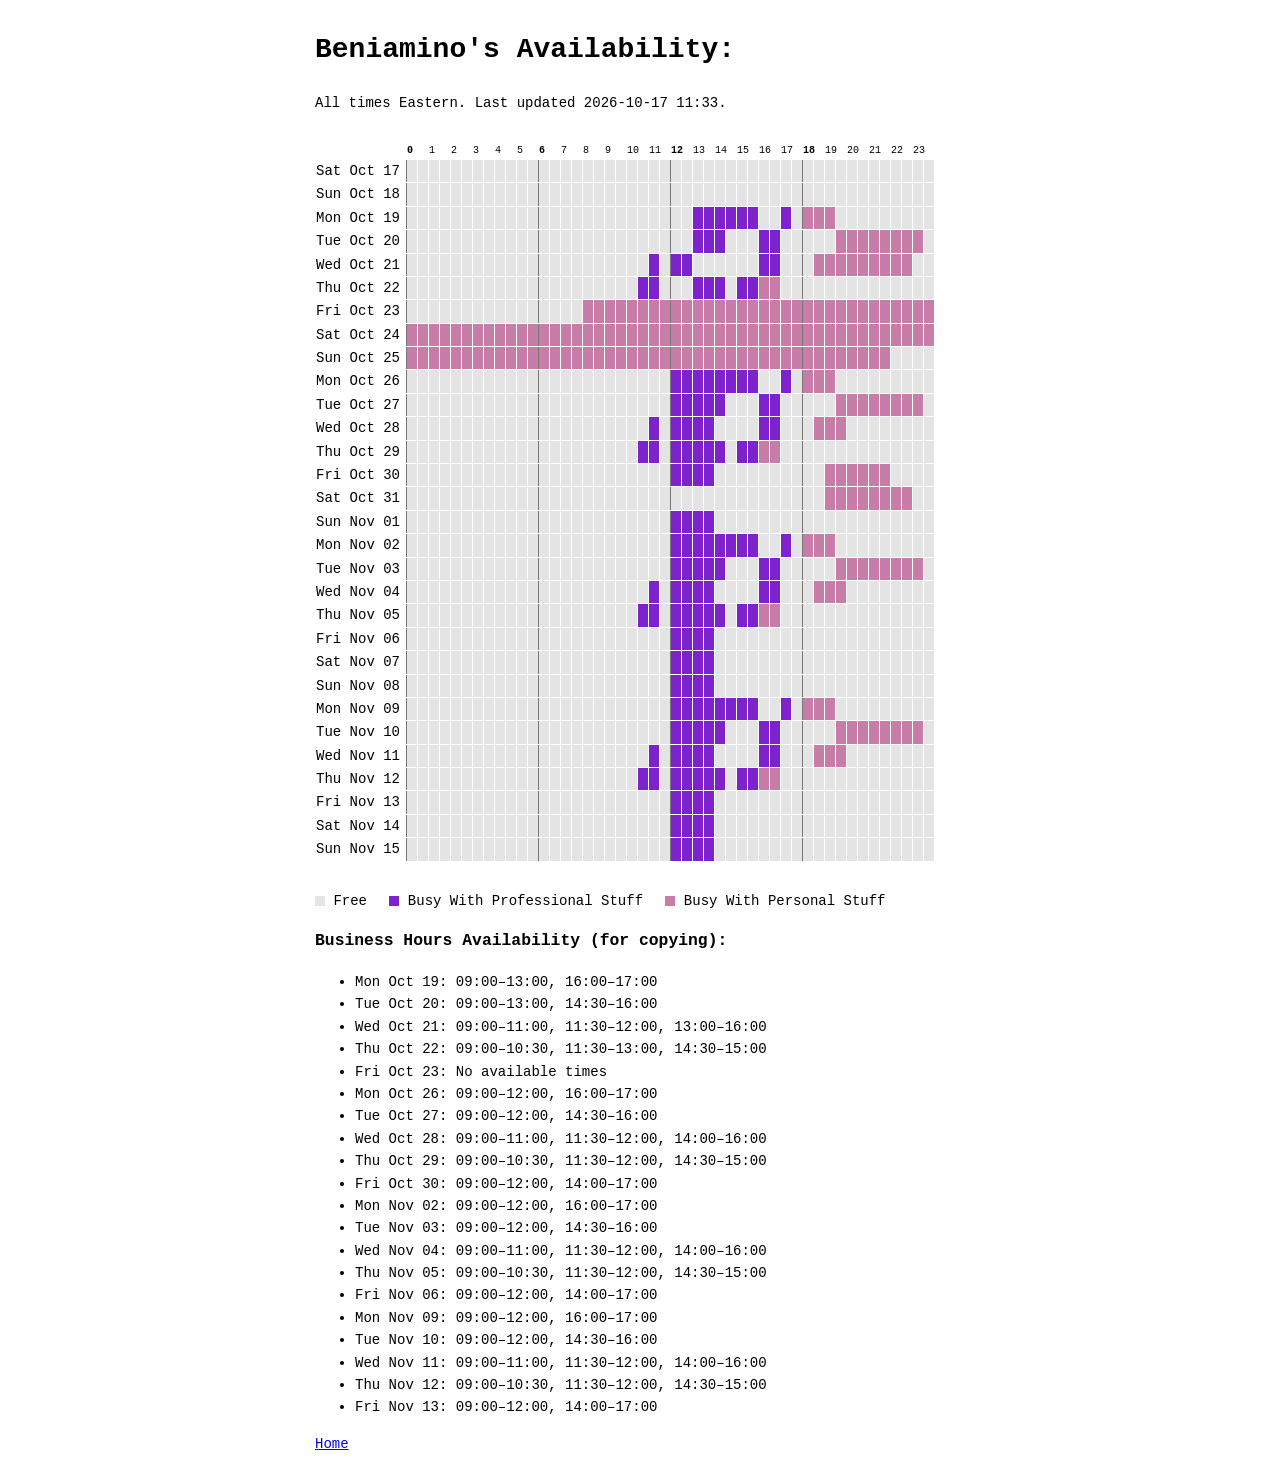
==== commit d90cc5c2: "Deploy beniaminogreen/new_website to beniaminogreen/new_website:gh-pages" ====
--- a/availability/index.html
+++ b/availability/index.html
@@ -17,15 +17,8 @@
 .c1{background:#C77DA8}
 </style></head><body>
 <h1>Beniamino's Availability:</h1>
-<p>All times Eastern. Last updated 2026-10-10 18:30.</p>
+<p>All times Eastern. Last updated 2026-10-17 11:33.</p>
 <div class="s"><table><thead><tr><th></th><th colspan="2">0</th><th colspan="2">1</th><th colspan="2">2</th><th colspan="2">3</th><th colspan="2">4</th><th colspan="2">5</th><th colspan="2">6</th><th colspan="2">7</th><th colspan="2">8</th><th colspan="2">9</th><th colspan="2">10</th><th colspan="2">11</th><th colspan="2">12</th><th colspan="2">13</th><th colspan="2">14</th><th colspan="2">15</th><th colspan="2">16</th><th colspan="2">17</th><th colspan="2">18</th><th colspan="2">19</th><th colspan="2">20</th><th colspan="2">21</th><th colspan="2">22</th><th colspan="2">23</th></tr></thead><tbody>
-<tr><th>Sat Oct 10</th><td title="Sat Oct 10 00:00–00:30: Free"></td><td title="Sat Oct 10 00:30–01:00: Free"></td><td title="Sat Oct 10 01:00–01:30: Free"></td><td title="Sat Oct 10 01:30–02:00: Free"></td><td title="Sat Oct 10 02:00–02:30: Free"></td><td title="Sat Oct 10 02:30–03:00: Free"></td><td title="Sat Oct 10 03:00–03:30: Free"></td><td title="Sat Oct 10 03:30–04:00: Free"></td><td title="Sat Oct 10 04:00–04:30: Free"></td><td title="Sat Oct 10 04:30–05:00: Free"></td><td title="Sat Oct 10 05:00–05:30: Free"></td><td title="Sat Oct 10 05:30–06:00: Free"></td><td title="Sat Oct 10 06:00–06:30: Free"></td><td title="Sat Oct 10 06:30–07:00: Free"></td><td title="Sat Oct 10 07:00–07:30: Free"></td><td title="Sat Oct 10 07:30–08:00: Free"></td><td title="Sat Oct 10 08:00–08:30: Free"></td><td title="Sat Oct 10 08:30–09:00: Free"></td><td title="Sat Oct 10 09:00–09:30: Free"></td><td title="Sat Oct 10 09:30–10:00: Free"></td><td title="Sat Oct 10 10:00–10:30: Free"></td><td title="Sat Oct 10 10:30–11:00: Free"></td><td title="Sat Oct 10 11:00–11:30: Free"></td><td title="Sat Oct 10 11:30–12:00: Free"></td><td title="Sat Oct 10 12:00–12:30: Free"></td><td title="Sat Oct 10 12:30–13:00: Free"></td><td title="Sat Oct 10 13:00–13:30: Free"></td><td title="Sat Oct 10 13:30–14:00: Free"></td><td title="Sat Oct 10 14:00–14:30: Free"></td><td title="Sat Oct 10 14:30–15:00: Free"></td><td title="Sat Oct 10 15:00–15:30: Free"></td><td title="Sat Oct 10 15:30–16:00: Free"></td><td title="Sat Oct 10 16:00–16:30: Free"></td><td title="Sat Oct 10 16:30–17:00: Free"></td><td title="Sat Oct 10 17:00–17:30: Free"></td><td title="Sat Oct 10 17:30–18:00: Free"></td><td title="Sat Oct 10 18:00–18:30: Free"></td><td title="Sat Oct 10 18:30–19:00: Free"></td><td class="c1" title="Sat Oct 10 19:00–19:30: Busy With Personal Stuff"></td><td class="c1" title="Sat Oct 10 19:30–20:00: Busy With Personal Stuff"></td><td class="c1" title="Sat Oct 10 20:00–20:30: Busy With Personal Stuff"></td><td class="c1" title="Sat Oct 10 20:30–21:00: Busy With Personal Stuff"></td><td class="c1" title="Sat Oct 10 21:00–21:30: Busy With Personal Stuff"></td><td class="c1" title="Sat Oct 10 21:30–22:00: Busy With Personal Stuff"></td><td class="c1" title="Sat Oct 10 22:00–22:30: Busy With Personal Stuff"></td><td class="c1" title="Sat Oct 10 22:30–23:00: Busy With Personal Stuff"></td><td class="c1" title="Sat Oct 10 23:00–23:30: Busy With Personal Stuff"></td><td class="c1" title="Sat Oct 10 23:30–24:00: Busy With Personal Stuff"></td></tr>
-<tr><th>Sun Oct 11</th><td class="c1" title="Sun Oct 11 00:00–00:30: Busy With Personal Stuff"></td><td class="c1" title="Sun Oct 11 00:30–01:00: Busy With Personal Stuff"></td><td class="c1" title="Sun Oct 11 01:00–01:30: Busy With Personal Stuff"></td><td title="Sun Oct 11 01:30–02:00: Free"></td><td title="Sun Oct 11 02:00–02:30: Free"></td><td title="Sun Oct 11 02:30–03:00: Free"></td><td title="Sun Oct 11 03:00–03:30: Free"></td><td title="Sun Oct 11 03:30–04:00: Free"></td><td title="Sun Oct 11 04:00–04:30: Free"></td><td title="Sun Oct 11 04:30–05:00: Free"></td><td title="Sun Oct 11 05:00–05:30: Free"></td><td title="Sun Oct 11 05:30–06:00: Free"></td><td title="Sun Oct 11 06:00–06:30: Free"></td><td title="Sun Oct 11 06:30–07:00: Free"></td><td title="Sun Oct 11 07:00–07:30: Free"></td><td title="Sun Oct 11 07:30–08:00: Free"></td><td title="Sun Oct 11 08:00–08:30: Free"></td><td title="Sun Oct 11 08:30–09:00: Free"></td><td title="Sun Oct 11 09:00–09:30: Free"></td><td title="Sun Oct 11 09:30–10:00: Free"></td><td title="Sun Oct 11 10:00–10:30: Free"></td><td title="Sun Oct 11 10:30–11:00: Free"></td><td title="Sun Oct 11 11:00–11:30: Free"></td><td title="Sun Oct 11 11:30–12:00: Free"></td><td title="Sun Oct 11 12:00–12:30: Free"></td><td title="Sun Oct 11 12:30–13:00: Free"></td><td title="Sun Oct 11 13:00–13:30: Free"></td><td title="Sun Oct 11 13:30–14:00: Free"></td><td title="Sun Oct 11 14:00–14:30: Free"></td><td title="Sun Oct 11 14:30–15:00: Free"></td><td title="Sun Oct 11 15:00–15:30: Free"></td><td title="Sun Oct 11 15:30–16:00: Free"></td><td title="Sun Oct 11 16:00–16:30: Free"></td><td title="Sun Oct 11 16:30–17:00: Free"></td><td title="Sun Oct 11 17:00–17:30: Free"></td><td title="Sun Oct 11 17:30–18:00: Free"></td><td title="Sun Oct 11 18:00–18:30: Free"></td><td title="Sun Oct 11 18:30–19:00: Free"></td><td title="Sun Oct 11 19:00–19:30: Free"></td><td title="Sun Oct 11 19:30–20:00: Free"></td><td title="Sun Oct 11 20:00–20:30: Free"></td><td title="Sun Oct 11 20:30–21:00: Free"></td><td title="Sun Oct 11 21:00–21:30: Free"></td><td title="Sun Oct 11 21:30–22:00: Free"></td><td title="Sun Oct 11 22:00–22:30: Free"></td><td title="Sun Oct 11 22:30–23:00: Free"></td><td title="Sun Oct 11 23:00–23:30: Free"></td><td title="Sun Oct 11 23:30–24:00: Free"></td></tr>
-<tr><th>Mon Oct 12</th><td title="Mon Oct 12 00:00–00:30: Free"></td><td title="Mon Oct 12 00:30–01:00: Free"></td><td title="Mon Oct 12 01:00–01:30: Free"></td><td title="Mon Oct 12 01:30–02:00: Free"></td><td title="Mon Oct 12 02:00–02:30: Free"></td><td title="Mon Oct 12 02:30–03:00: Free"></td><td title="Mon Oct 12 03:00–03:30: Free"></td><td title="Mon Oct 12 03:30–04:00: Free"></td><td title="Mon Oct 12 04:00–04:30: Free"></td><td title="Mon Oct 12 04:30–05:00: Free"></td><td title="Mon Oct 12 05:00–05:30: Free"></td><td title="Mon Oct 12 05:30–06:00: Free"></td><td title="Mon Oct 12 06:00–06:30: Free"></td><td title="Mon Oct 12 06:30–07:00: Free"></td><td title="Mon Oct 12 07:00–07:30: Free"></td><td title="Mon Oct 12 07:30–08:00: Free"></td><td title="Mon Oct 12 08:00–08:30: Free"></td><td title="Mon Oct 12 08:30–09:00: Free"></td><td title="Mon Oct 12 09:00–09:30: Free"></td><td title="Mon Oct 12 09:30–10:00: Free"></td><td title="Mon Oct 12 10:00–10:30: Free"></td><td title="Mon Oct 12 10:30–11:00: Free"></td><td title="Mon Oct 12 11:00–11:30: Free"></td><td title="Mon Oct 12 11:30–12:00: Free"></td><td title="Mon Oct 12 12:00–12:30: Free"></td><td title="Mon Oct 12 12:30–13:00: Free"></td><td class="c0" title="Mon Oct 12 13:00–13:30: Busy With Professional Stuff"></td><td class="c0" title="Mon Oct 12 13:30–14:00: Busy With Professional Stuff"></td><td class="c0" title="Mon Oct 12 14:00–14:30: Busy With Professional Stuff"></td><td class="c0" title="Mon Oct 12 14:30–15:00: Busy With Professional Stuff"></td><td class="c0" title="Mon Oct 12 15:00–15:30: Busy With Professional Stuff"></td><td class="c0" title="Mon Oct 12 15:30–16:00: Busy With Professional Stuff"></td><td title="Mon Oct 12 16:00–16:30: Free"></td><td title="Mon Oct 12 16:30–17:00: Free"></td><td class="c0" title="Mon Oct 12 17:00–17:30: Busy With Professional Stuff"></td><td title="Mon Oct 12 17:30–18:00: Free"></td><td class="c1" title="Mon Oct 12 18:00–18:30: Busy With Personal Stuff"></td><td class="c1" title="Mon Oct 12 18:30–19:00: Busy With Personal Stuff"></td><td class="c1" title="Mon Oct 12 19:00–19:30: Busy With Personal Stuff"></td><td title="Mon Oct 12 19:30–20:00: Free"></td><td title="Mon Oct 12 20:00–20:30: Free"></td><td title="Mon Oct 12 20:30–21:00: Free"></td><td title="Mon Oct 12 21:00–21:30: Free"></td><td title="Mon Oct 12 21:30–22:00: Free"></td><td title="Mon Oct 12 22:00–22:30: Free"></td><td title="Mon Oct 12 22:30–23:00: Free"></td><td title="Mon Oct 12 23:00–23:30: Free"></td><td title="Mon Oct 12 23:30–24:00: Free"></td></tr>
-<tr><th>Tue Oct 13</th><td title="Tue Oct 13 00:00–00:30: Free"></td><td title="Tue Oct 13 00:30–01:00: Free"></td><td title="Tue Oct 13 01:00–01:30: Free"></td><td title="Tue Oct 13 01:30–02:00: Free"></td><td title="Tue Oct 13 02:00–02:30: Free"></td><td title="Tue Oct 13 02:30–03:00: Free"></td><td title="Tue Oct 13 03:00–03:30: Free"></td><td title="Tue Oct 13 03:30–04:00: Free"></td><td title="Tue Oct 13 04:00–04:30: Free"></td><td title="Tue Oct 13 04:30–05:00: Free"></td><td title="Tue Oct 13 05:00–05:30: Free"></td><td title="Tue Oct 13 05:30–06:00: Free"></td><td title="Tue Oct 13 06:00–06:30: Free"></td><td title="Tue Oct 13 06:30–07:00: Free"></td><td title="Tue Oct 13 07:00–07:30: Free"></td><td title="Tue Oct 13 07:30–08:00: Free"></td><td title="Tue Oct 13 08:00–08:30: Free"></td><td title="Tue Oct 13 08:30–09:00: Free"></td><td title="Tue Oct 13 09:00–09:30: Free"></td><td title="Tue Oct 13 09:30–10:00: Free"></td><td title="Tue Oct 13 10:00–10:30: Free"></td><td title="Tue Oct 13 10:30–11:00: Free"></td><td title="Tue Oct 13 11:00–11:30: Free"></td><td title="Tue Oct 13 11:30–12:00: Free"></td><td title="Tue Oct 13 12:00–12:30: Free"></td><td title="Tue Oct 13 12:30–13:00: Free"></td><td class="c0" title="Tue Oct 13 13:00–13:30: Busy With Professional Stuff"></td><td class="c0" title="Tue Oct 13 13:30–14:00: Busy With Professional Stuff"></td><td class="c0" title="Tue Oct 13 14:00–14:30: Busy With Professional Stuff"></td><td title="Tue Oct 13 14:30–15:00: Free"></td><td title="Tue Oct 13 15:00–15:30: Free"></td><td title="Tue Oct 13 15:30–16:00: Free"></td><td class="c0" title="Tue Oct 13 16:00–16:30: Busy With Professional Stuff"></td><td class="c0" title="Tue Oct 13 16:30–17:00: Busy With Professional Stuff"></td><td title="Tue Oct 13 17:00–17:30: Free"></td><td title="Tue Oct 13 17:30–18:00: Free"></td><td title="Tue Oct 13 18:00–18:30: Free"></td><td title="Tue Oct 13 18:30–19:00: Free"></td><td title="Tue Oct 13 19:00–19:30: Free"></td><td class="c1" title="Tue Oct 13 19:30–20:00: Busy With Personal Stuff"></td><td class="c1" title="Tue Oct 13 20:00–20:30: Busy With Personal Stuff"></td><td class="c1" title="Tue Oct 13 20:30–21:00: Busy With Personal Stuff"></td><td class="c1" title="Tue Oct 13 21:00–21:30: Busy With Personal Stuff"></td><td class="c1" title="Tue Oct 13 21:30–22:00: Busy With Personal Stuff"></td><td class="c1" title="Tue Oct 13 22:00–22:30: Busy With Personal Stuff"></td><td class="c1" title="Tue Oct 13 22:30–23:00: Busy With Personal Stuff"></td><td class="c1" title="Tue Oct 13 23:00–23:30: Busy With Personal Stuff"></td><td title="Tue Oct 13 23:30–24:00: Free"></td></tr>
-<tr><th>Wed Oct 14</th><td title="Wed Oct 14 00:00–00:30: Free"></td><td title="Wed Oct 14 00:30–01:00: Free"></td><td title="Wed Oct 14 01:00–01:30: Free"></td><td title="Wed Oct 14 01:30–02:00: Free"></td><td title="Wed Oct 14 02:00–02:30: Free"></td><td title="Wed Oct 14 02:30–03:00: Free"></td><td title="Wed Oct 14 03:00–03:30: Free"></td><td title="Wed Oct 14 03:30–04:00: Free"></td><td title="Wed Oct 14 04:00–04:30: Free"></td><td title="Wed Oct 14 04:30–05:00: Free"></td><td title="Wed Oct 14 05:00–05:30: Free"></td><td title="Wed Oct 14 05:30–06:00: Free"></td><td title="Wed Oct 14 06:00–06:30: Free"></td><td title="Wed Oct 14 06:30–07:00: Free"></td><td title="Wed Oct 14 07:00–07:30: Free"></td><td title="Wed Oct 14 07:30–08:00: Free"></td><td title="Wed Oct 14 08:00–08:30: Free"></td><td title="Wed Oct 14 08:30–09:00: Free"></td><td title="Wed Oct 14 09:00–09:30: Free"></td><td title="Wed Oct 14 09:30–10:00: Free"></td><td title="Wed Oct 14 10:00–10:30: Free"></td><td title="Wed Oct 14 10:30–11:00: Free"></td><td class="c0" title="Wed Oct 14 11:00–11:30: Busy With Professional Stuff"></td><td title="Wed Oct 14 11:30–12:00: Free"></td><td class="c0" title="Wed Oct 14 12:00–12:30: Busy With Professional Stuff"></td><td class="c0" title="Wed Oct 14 12:30–13:00: Busy With Professional Stuff"></td><td title="Wed Oct 14 13:00–13:30: Free"></td><td title="Wed Oct 14 13:30–14:00: Free"></td><td title="Wed Oct 14 14:00–14:30: Free"></td><td title="Wed Oct 14 14:30–15:00: Free"></td><td title="Wed Oct 14 15:00–15:30: Free"></td><td title="Wed Oct 14 15:30–16:00: Free"></td><td class="c0" title="Wed Oct 14 16:00–16:30: Busy With Professional Stuff"></td><td class="c0" title="Wed Oct 14 16:30–17:00: Busy With Professional Stuff"></td><td title="Wed Oct 14 17:00–17:30: Free"></td><td class="c1" title="Wed Oct 14 17:30–18:00: Busy With Personal Stuff"></td><td class="c1" title="Wed Oct 14 18:00–18:30: Busy With Personal Stuff"></td><td class="c1" title="Wed Oct 14 18:30–19:00: Busy With Personal Stuff"></td><td class="c1" title="Wed Oct 14 19:00–19:30: Busy With Personal Stuff"></td><td class="c1" title="Wed Oct 14 19:30–20:00: Busy With Personal Stuff"></td><td title="Wed Oct 14 20:00–20:30: Free"></td><td title="Wed Oct 14 20:30–21:00: Free"></td><td title="Wed Oct 14 21:00–21:30: Free"></td><td title="Wed Oct 14 21:30–22:00: Free"></td><td title="Wed Oct 14 22:00–22:30: Free"></td><td title="Wed Oct 14 22:30–23:00: Free"></td><td title="Wed Oct 14 23:00–23:30: Free"></td><td title="Wed Oct 14 23:30–24:00: Free"></td></tr>
-<tr><th>Thu Oct 15</th><td title="Thu Oct 15 00:00–00:30: Free"></td><td title="Thu Oct 15 00:30–01:00: Free"></td><td title="Thu Oct 15 01:00–01:30: Free"></td><td title="Thu Oct 15 01:30–02:00: Free"></td><td title="Thu Oct 15 02:00–02:30: Free"></td><td title="Thu Oct 15 02:30–03:00: Free"></td><td title="Thu Oct 15 03:00–03:30: Free"></td><td title="Thu Oct 15 03:30–04:00: Free"></td><td title="Thu Oct 15 04:00–04:30: Free"></td><td title="Thu Oct 15 04:30–05:00: Free"></td><td title="Thu Oct 15 05:00–05:30: Free"></td><td title="Thu Oct 15 05:30–06:00: Free"></td><td title="Thu Oct 15 06:00–06:30: Free"></td><td title="Thu Oct 15 06:30–07:00: Free"></td><td title="Thu Oct 15 07:00–07:30: Free"></td><td title="Thu Oct 15 07:30–08:00: Free"></td><td title="Thu Oct 15 08:00–08:30: Free"></td><td title="Thu Oct 15 08:30–09:00: Free"></td><td title="Thu Oct 15 09:00–09:30: Free"></td><td title="Thu Oct 15 09:30–10:00: Free"></td><td title="Thu Oct 15 10:00–10:30: Free"></td><td class="c0" title="Thu Oct 15 10:30–11:00: Busy With Professional Stuff"></td><td class="c0" title="Thu Oct 15 11:00–11:30: Busy With Professional Stuff"></td><td title="Thu Oct 15 11:30–12:00: Free"></td><td class="c0" title="Thu Oct 15 12:00–12:30: Busy With Professional Stuff"></td><td class="c0" title="Thu Oct 15 12:30–13:00: Busy With Professional Stuff"></td><td class="c0" title="Thu Oct 15 13:00–13:30: Busy With Professional Stuff"></td><td class="c0" title="Thu Oct 15 13:30–14:00: Busy With Professional Stuff"></td><td class="c0" title="Thu Oct 15 14:00–14:30: Busy With Professional Stuff"></td><td title="Thu Oct 15 14:30–15:00: Free"></td><td class="c0" title="Thu Oct 15 15:00–15:30: Busy With Professional Stuff"></td><td class="c0" title="Thu Oct 15 15:30–16:00: Busy With Professional Stuff"></td><td class="c1" title="Thu Oct 15 16:00–16:30: Busy With Personal Stuff"></td><td class="c1" title="Thu Oct 15 16:30–17:00: Busy With Personal Stuff"></td><td title="Thu Oct 15 17:00–17:30: Free"></td><td title="Thu Oct 15 17:30–18:00: Free"></td><td title="Thu Oct 15 18:00–18:30: Free"></td><td title="Thu Oct 15 18:30–19:00: Free"></td><td title="Thu Oct 15 19:00–19:30: Free"></td><td class="c1" title="Thu Oct 15 19:30–20:00: Busy With Personal Stuff"></td><td class="c1" title="Thu Oct 15 20:00–20:30: Busy With Personal Stuff"></td><td class="c1" title="Thu Oct 15 20:30–21:00: Busy With Personal Stuff"></td><td class="c1" title="Thu Oct 15 21:00–21:30: Busy With Personal Stuff"></td><td title="Thu Oct 15 21:30–22:00: Free"></td><td title="Thu Oct 15 22:00–22:30: Free"></td><td title="Thu Oct 15 22:30–23:00: Free"></td><td title="Thu Oct 15 23:00–23:30: Free"></td><td title="Thu Oct 15 23:30–24:00: Free"></td></tr>
-<tr><th>Fri Oct 16</th><td title="Fri Oct 16 00:00–00:30: Free"></td><td title="Fri Oct 16 00:30–01:00: Free"></td><td title="Fri Oct 16 01:00–01:30: Free"></td><td title="Fri Oct 16 01:30–02:00: Free"></td><td title="Fri Oct 16 02:00–02:30: Free"></td><td title="Fri Oct 16 02:30–03:00: Free"></td><td title="Fri Oct 16 03:00–03:30: Free"></td><td title="Fri Oct 16 03:30–04:00: Free"></td><td title="Fri Oct 16 04:00–04:30: Free"></td><td title="Fri Oct 16 04:30–05:00: Free"></td><td title="Fri Oct 16 05:00–05:30: Free"></td><td title="Fri Oct 16 05:30–06:00: Free"></td><td title="Fri Oct 16 06:00–06:30: Free"></td><td title="Fri Oct 16 06:30–07:00: Free"></td><td title="Fri Oct 16 07:00–07:30: Free"></td><td title="Fri Oct 16 07:30–08:00: Free"></td><td title="Fri Oct 16 08:00–08:30: Free"></td><td title="Fri Oct 16 08:30–09:00: Free"></td><td class="c1" title="Fri Oct 16 09:00–09:30: Busy With Personal Stuff"></td><td class="c1" title="Fri Oct 16 09:30–10:00: Busy With Personal Stuff"></td><td class="c1" title="Fri Oct 16 10:00–10:30: Busy With Personal Stuff"></td><td class="c1" title="Fri Oct 16 10:30–11:00: Busy With Personal Stuff"></td><td class="c1" title="Fri Oct 16 11:00–11:30: Busy With Personal Stuff"></td><td title="Fri Oct 16 11:30–12:00: Free"></td><td title="Fri Oct 16 12:00–12:30: Free"></td><td title="Fri Oct 16 12:30–13:00: Free"></td><td class="c0" title="Fri Oct 16 13:00–13:30: Busy With Professional Stuff"></td><td class="c0" title="Fri Oct 16 13:30–14:00: Busy With Professional Stuff"></td><td title="Fri Oct 16 14:00–14:30: Free"></td><td title="Fri Oct 16 14:30–15:00: Free"></td><td title="Fri Oct 16 15:00–15:30: Free"></td><td title="Fri Oct 16 15:30–16:00: Free"></td><td title="Fri Oct 16 16:00–16:30: Free"></td><td title="Fri Oct 16 16:30–17:00: Free"></td><td title="Fri Oct 16 17:00–17:30: Free"></td><td title="Fri Oct 16 17:30–18:00: Free"></td><td title="Fri Oct 16 18:00–18:30: Free"></td><td title="Fri Oct 16 18:30–19:00: Free"></td><td title="Fri Oct 16 19:00–19:30: Free"></td><td title="Fri Oct 16 19:30–20:00: Free"></td><td title="Fri Oct 16 20:00–20:30: Free"></td><td title="Fri Oct 16 20:30–21:00: Free"></td><td title="Fri Oct 16 21:00–21:30: Free"></td><td title="Fri Oct 16 21:30–22:00: Free"></td><td title="Fri Oct 16 22:00–22:30: Free"></td><td title="Fri Oct 16 22:30–23:00: Free"></td><td title="Fri Oct 16 23:00–23:30: Free"></td><td title="Fri Oct 16 23:30–24:00: Free"></td></tr>
 <tr><th>Sat Oct 17</th><td title="Sat Oct 17 00:00–00:30: Free"></td><td title="Sat Oct 17 00:30–01:00: Free"></td><td title="Sat Oct 17 01:00–01:30: Free"></td><td title="Sat Oct 17 01:30–02:00: Free"></td><td title="Sat Oct 17 02:00–02:30: Free"></td><td title="Sat Oct 17 02:30–03:00: Free"></td><td title="Sat Oct 17 03:00–03:30: Free"></td><td title="Sat Oct 17 03:30–04:00: Free"></td><td title="Sat Oct 17 04:00–04:30: Free"></td><td title="Sat Oct 17 04:30–05:00: Free"></td><td title="Sat Oct 17 05:00–05:30: Free"></td><td title="Sat Oct 17 05:30–06:00: Free"></td><td title="Sat Oct 17 06:00–06:30: Free"></td><td title="Sat Oct 17 06:30–07:00: Free"></td><td title="Sat Oct 17 07:00–07:30: Free"></td><td title="Sat Oct 17 07:30–08:00: Free"></td><td title="Sat Oct 17 08:00–08:30: Free"></td><td title="Sat Oct 17 08:30–09:00: Free"></td><td title="Sat Oct 17 09:00–09:30: Free"></td><td title="Sat Oct 17 09:30–10:00: Free"></td><td title="Sat Oct 17 10:00–10:30: Free"></td><td title="Sat Oct 17 10:30–11:00: Free"></td><td title="Sat Oct 17 11:00–11:30: Free"></td><td title="Sat Oct 17 11:30–12:00: Free"></td><td title="Sat Oct 17 12:00–12:30: Free"></td><td title="Sat Oct 17 12:30–13:00: Free"></td><td title="Sat Oct 17 13:00–13:30: Free"></td><td title="Sat Oct 17 13:30–14:00: Free"></td><td title="Sat Oct 17 14:00–14:30: Free"></td><td title="Sat Oct 17 14:30–15:00: Free"></td><td title="Sat Oct 17 15:00–15:30: Free"></td><td title="Sat Oct 17 15:30–16:00: Free"></td><td title="Sat Oct 17 16:00–16:30: Free"></td><td title="Sat Oct 17 16:30–17:00: Free"></td><td title="Sat Oct 17 17:00–17:30: Free"></td><td title="Sat Oct 17 17:30–18:00: Free"></td><td title="Sat Oct 17 18:00–18:30: Free"></td><td title="Sat Oct 17 18:30–19:00: Free"></td><td title="Sat Oct 17 19:00–19:30: Free"></td><td title="Sat Oct 17 19:30–20:00: Free"></td><td title="Sat Oct 17 20:00–20:30: Free"></td><td title="Sat Oct 17 20:30–21:00: Free"></td><td title="Sat Oct 17 21:00–21:30: Free"></td><td title="Sat Oct 17 21:30–22:00: Free"></td><td title="Sat Oct 17 22:00–22:30: Free"></td><td title="Sat Oct 17 22:30–23:00: Free"></td><td title="Sat Oct 17 23:00–23:30: Free"></td><td title="Sat Oct 17 23:30–24:00: Free"></td></tr>
 <tr><th>Sun Oct 18</th><td title="Sun Oct 18 00:00–00:30: Free"></td><td title="Sun Oct 18 00:30–01:00: Free"></td><td title="Sun Oct 18 01:00–01:30: Free"></td><td title="Sun Oct 18 01:30–02:00: Free"></td><td title="Sun Oct 18 02:00–02:30: Free"></td><td title="Sun Oct 18 02:30–03:00: Free"></td><td title="Sun Oct 18 03:00–03:30: Free"></td><td title="Sun Oct 18 03:30–04:00: Free"></td><td title="Sun Oct 18 04:00–04:30: Free"></td><td title="Sun Oct 18 04:30–05:00: Free"></td><td title="Sun Oct 18 05:00–05:30: Free"></td><td title="Sun Oct 18 05:30–06:00: Free"></td><td title="Sun Oct 18 06:00–06:30: Free"></td><td title="Sun Oct 18 06:30–07:00: Free"></td><td title="Sun Oct 18 07:00–07:30: Free"></td><td title="Sun Oct 18 07:30–08:00: Free"></td><td title="Sun Oct 18 08:00–08:30: Free"></td><td title="Sun Oct 18 08:30–09:00: Free"></td><td title="Sun Oct 18 09:00–09:30: Free"></td><td title="Sun Oct 18 09:30–10:00: Free"></td><td title="Sun Oct 18 10:00–10:30: Free"></td><td title="Sun Oct 18 10:30–11:00: Free"></td><td title="Sun Oct 18 11:00–11:30: Free"></td><td title="Sun Oct 18 11:30–12:00: Free"></td><td title="Sun Oct 18 12:00–12:30: Free"></td><td title="Sun Oct 18 12:30–13:00: Free"></td><td title="Sun Oct 18 13:00–13:30: Free"></td><td title="Sun Oct 18 13:30–14:00: Free"></td><td title="Sun Oct 18 14:00–14:30: Free"></td><td title="Sun Oct 18 14:30–15:00: Free"></td><td title="Sun Oct 18 15:00–15:30: Free"></td><td title="Sun Oct 18 15:30–16:00: Free"></td><td title="Sun Oct 18 16:00–16:30: Free"></td><td title="Sun Oct 18 16:30–17:00: Free"></td><td title="Sun Oct 18 17:00–17:30: Free"></td><td title="Sun Oct 18 17:30–18:00: Free"></td><td title="Sun Oct 18 18:00–18:30: Free"></td><td title="Sun Oct 18 18:30–19:00: Free"></td><td title="Sun Oct 18 19:00–19:30: Free"></td><td title="Sun Oct 18 19:30–20:00: Free"></td><td title="Sun Oct 18 20:00–20:30: Free"></td><td title="Sun Oct 18 20:30–21:00: Free"></td><td title="Sun Oct 18 21:00–21:30: Free"></td><td title="Sun Oct 18 21:30–22:00: Free"></td><td title="Sun Oct 18 22:00–22:30: Free"></td><td title="Sun Oct 18 22:30–23:00: Free"></td><td title="Sun Oct 18 23:00–23:30: Free"></td><td title="Sun Oct 18 23:30–24:00: Free"></td></tr>
 <tr><th>Mon Oct 19</th><td title="Mon Oct 19 00:00–00:30: Free"></td><td title="Mon Oct 19 00:30–01:00: Free"></td><td title="Mon Oct 19 01:00–01:30: Free"></td><td title="Mon Oct 19 01:30–02:00: Free"></td><td title="Mon Oct 19 02:00–02:30: Free"></td><td title="Mon Oct 19 02:30–03:00: Free"></td><td title="Mon Oct 19 03:00–03:30: Free"></td><td title="Mon Oct 19 03:30–04:00: Free"></td><td title="Mon Oct 19 04:00–04:30: Free"></td><td title="Mon Oct 19 04:30–05:00: Free"></td><td title="Mon Oct 19 05:00–05:30: Free"></td><td title="Mon Oct 19 05:30–06:00: Free"></td><td title="Mon Oct 19 06:00–06:30: Free"></td><td title="Mon Oct 19 06:30–07:00: Free"></td><td title="Mon Oct 19 07:00–07:30: Free"></td><td title="Mon Oct 19 07:30–08:00: Free"></td><td title="Mon Oct 19 08:00–08:30: Free"></td><td title="Mon Oct 19 08:30–09:00: Free"></td><td title="Mon Oct 19 09:00–09:30: Free"></td><td title="Mon Oct 19 09:30–10:00: Free"></td><td title="Mon Oct 19 10:00–10:30: Free"></td><td title="Mon Oct 19 10:30–11:00: Free"></td><td title="Mon Oct 19 11:00–11:30: Free"></td><td title="Mon Oct 19 11:30–12:00: Free"></td><td title="Mon Oct 19 12:00–12:30: Free"></td><td title="Mon Oct 19 12:30–13:00: Free"></td><td class="c0" title="Mon Oct 19 13:00–13:30: Busy With Professional Stuff"></td><td class="c0" title="Mon Oct 19 13:30–14:00: Busy With Professional Stuff"></td><td class="c0" title="Mon Oct 19 14:00–14:30: Busy With Professional Stuff"></td><td class="c0" title="Mon Oct 19 14:30–15:00: Busy With Professional Stuff"></td><td class="c0" title="Mon Oct 19 15:00–15:30: Busy With Professional Stuff"></td><td class="c0" title="Mon Oct 19 15:30–16:00: Busy With Professional Stuff"></td><td title="Mon Oct 19 16:00–16:30: Free"></td><td title="Mon Oct 19 16:30–17:00: Free"></td><td class="c0" title="Mon Oct 19 17:00–17:30: Busy With Professional Stuff"></td><td title="Mon Oct 19 17:30–18:00: Free"></td><td class="c1" title="Mon Oct 19 18:00–18:30: Busy With Personal Stuff"></td><td class="c1" title="Mon Oct 19 18:30–19:00: Busy With Personal Stuff"></td><td class="c1" title="Mon Oct 19 19:00–19:30: Busy With Personal Stuff"></td><td title="Mon Oct 19 19:30–20:00: Free"></td><td title="Mon Oct 19 20:00–20:30: Free"></td><td title="Mon Oct 19 20:30–21:00: Free"></td><td title="Mon Oct 19 21:00–21:30: Free"></td><td title="Mon Oct 19 21:30–22:00: Free"></td><td title="Mon Oct 19 22:00–22:30: Free"></td><td title="Mon Oct 19 22:30–23:00: Free"></td><td title="Mon Oct 19 23:00–23:30: Free"></td><td title="Mon Oct 19 23:30–24:00: Free"></td></tr>
@@ -40,7 +33,7 @@
 <tr><th>Wed Oct 28</th><td title="Wed Oct 28 00:00–00:30: Free"></td><td title="Wed Oct 28 00:30–01:00: Free"></td><td title="Wed Oct 28 01:00–01:30: Free"></td><td title="Wed Oct 28 01:30–02:00: Free"></td><td title="Wed Oct 28 02:00–02:30: Free"></td><td title="Wed Oct 28 02:30–03:00: Free"></td><td title="Wed Oct 28 03:00–03:30: Free"></td><td title="Wed Oct 28 03:30–04:00: Free"></td><td title="Wed Oct 28 04:00–04:30: Free"></td><td title="Wed Oct 28 04:30–05:00: Free"></td><td title="Wed Oct 28 05:00–05:30: Free"></td><td title="Wed Oct 28 05:30–06:00: Free"></td><td title="Wed Oct 28 06:00–06:30: Free"></td><td title="Wed Oct 28 06:30–07:00: Free"></td><td title="Wed Oct 28 07:00–07:30: Free"></td><td title="Wed Oct 28 07:30–08:00: Free"></td><td title="Wed Oct 28 08:00–08:30: Free"></td><td title="Wed Oct 28 08:30–09:00: Free"></td><td title="Wed Oct 28 09:00–09:30: Free"></td><td title="Wed Oct 28 09:30–10:00: Free"></td><td title="Wed Oct 28 10:00–10:30: Free"></td><td title="Wed Oct 28 10:30–11:00: Free"></td><td class="c0" title="Wed Oct 28 11:00–11:30: Busy With Professional Stuff"></td><td title="Wed Oct 28 11:30–12:00: Free"></td><td class="c0" title="Wed Oct 28 12:00–12:30: Busy With Professional Stuff"></td><td class="c0" title="Wed Oct 28 12:30–13:00: Busy With Professional Stuff"></td><td class="c0" title="Wed Oct 28 13:00–13:30: Busy With Professional Stuff"></td><td class="c0" title="Wed Oct 28 13:30–14:00: Busy With Professional Stuff"></td><td title="Wed Oct 28 14:00–14:30: Free"></td><td title="Wed Oct 28 14:30–15:00: Free"></td><td title="Wed Oct 28 15:00–15:30: Free"></td><td title="Wed Oct 28 15:30–16:00: Free"></td><td class="c0" title="Wed Oct 28 16:00–16:30: Busy With Professional Stuff"></td><td class="c0" title="Wed Oct 28 16:30–17:00: Busy With Professional Stuff"></td><td title="Wed Oct 28 17:00–17:30: Free"></td><td title="Wed Oct 28 17:30–18:00: Free"></td><td title="Wed Oct 28 18:00–18:30: Free"></td><td class="c1" title="Wed Oct 28 18:30–19:00: Busy With Personal Stuff"></td><td class="c1" title="Wed Oct 28 19:00–19:30: Busy With Personal Stuff"></td><td class="c1" title="Wed Oct 28 19:30–20:00: Busy With Personal Stuff"></td><td title="Wed Oct 28 20:00–20:30: Free"></td><td title="Wed Oct 28 20:30–21:00: Free"></td><td title="Wed Oct 28 21:00–21:30: Free"></td><td title="Wed Oct 28 21:30–22:00: Free"></td><td title="Wed Oct 28 22:00–22:30: Free"></td><td title="Wed Oct 28 22:30–23:00: Free"></td><td title="Wed Oct 28 23:00–23:30: Free"></td><td title="Wed Oct 28 23:30–24:00: Free"></td></tr>
 <tr><th>Thu Oct 29</th><td title="Thu Oct 29 00:00–00:30: Free"></td><td title="Thu Oct 29 00:30–01:00: Free"></td><td title="Thu Oct 29 01:00–01:30: Free"></td><td title="Thu Oct 29 01:30–02:00: Free"></td><td title="Thu Oct 29 02:00–02:30: Free"></td><td title="Thu Oct 29 02:30–03:00: Free"></td><td title="Thu Oct 29 03:00–03:30: Free"></td><td title="Thu Oct 29 03:30–04:00: Free"></td><td title="Thu Oct 29 04:00–04:30: Free"></td><td title="Thu Oct 29 04:30–05:00: Free"></td><td title="Thu Oct 29 05:00–05:30: Free"></td><td title="Thu Oct 29 05:30–06:00: Free"></td><td title="Thu Oct 29 06:00–06:30: Free"></td><td title="Thu Oct 29 06:30–07:00: Free"></td><td title="Thu Oct 29 07:00–07:30: Free"></td><td title="Thu Oct 29 07:30–08:00: Free"></td><td title="Thu Oct 29 08:00–08:30: Free"></td><td title="Thu Oct 29 08:30–09:00: Free"></td><td title="Thu Oct 29 09:00–09:30: Free"></td><td title="Thu Oct 29 09:30–10:00: Free"></td><td title="Thu Oct 29 10:00–10:30: Free"></td><td class="c0" title="Thu Oct 29 10:30–11:00: Busy With Professional Stuff"></td><td class="c0" title="Thu Oct 29 11:00–11:30: Busy With Professional Stuff"></td><td title="Thu Oct 29 11:30–12:00: Free"></td><td class="c0" title="Thu Oct 29 12:00–12:30: Busy With Professional Stuff"></td><td class="c0" title="Thu Oct 29 12:30–13:00: Busy With Professional Stuff"></td><td class="c0" title="Thu Oct 29 13:00–13:30: Busy With Professional Stuff"></td><td class="c0" title="Thu Oct 29 13:30–14:00: Busy With Professional Stuff"></td><td class="c0" title="Thu Oct 29 14:00–14:30: Busy With Professional Stuff"></td><td title="Thu Oct 29 14:30–15:00: Free"></td><td class="c0" title="Thu Oct 29 15:00–15:30: Busy With Professional Stuff"></td><td class="c0" title="Thu Oct 29 15:30–16:00: Busy With Professional Stuff"></td><td class="c1" title="Thu Oct 29 16:00–16:30: Busy With Personal Stuff"></td><td class="c1" title="Thu Oct 29 16:30–17:00: Busy With Personal Stuff"></td><td title="Thu Oct 29 17:00–17:30: Free"></td><td title="Thu Oct 29 17:30–18:00: Free"></td><td title="Thu Oct 29 18:00–18:30: Free"></td><td title="Thu Oct 29 18:30–19:00: Free"></td><td title="Thu Oct 29 19:00–19:30: Free"></td><td title="Thu Oct 29 19:30–20:00: Free"></td><td title="Thu Oct 29 20:00–20:30: Free"></td><td title="Thu Oct 29 20:30–21:00: Free"></td><td title="Thu Oct 29 21:00–21:30: Free"></td><td title="Thu Oct 29 21:30–22:00: Free"></td><td title="Thu Oct 29 22:00–22:30: Free"></td><td title="Thu Oct 29 22:30–23:00: Free"></td><td title="Thu Oct 29 23:00–23:30: Free"></td><td title="Thu Oct 29 23:30–24:00: Free"></td></tr>
 <tr><th>Fri Oct 30</th><td title="Fri Oct 30 00:00–00:30: Free"></td><td title="Fri Oct 30 00:30–01:00: Free"></td><td title="Fri Oct 30 01:00–01:30: Free"></td><td title="Fri Oct 30 01:30–02:00: Free"></td><td title="Fri Oct 30 02:00–02:30: Free"></td><td title="Fri Oct 30 02:30–03:00: Free"></td><td title="Fri Oct 30 03:00–03:30: Free"></td><td title="Fri Oct 30 03:30–04:00: Free"></td><td title="Fri Oct 30 04:00–04:30: Free"></td><td title="Fri Oct 30 04:30–05:00: Free"></td><td title="Fri Oct 30 05:00–05:30: Free"></td><td title="Fri Oct 30 05:30–06:00: Free"></td><td title="Fri Oct 30 06:00–06:30: Free"></td><td title="Fri Oct 30 06:30–07:00: Free"></td><td title="Fri Oct 30 07:00–07:30: Free"></td><td title="Fri Oct 30 07:30–08:00: Free"></td><td title="Fri Oct 30 08:00–08:30: Free"></td><td title="Fri Oct 30 08:30–09:00: Free"></td><td title="Fri Oct 30 09:00–09:30: Free"></td><td title="Fri Oct 30 09:30–10:00: Free"></td><td title="Fri Oct 30 10:00–10:30: Free"></td><td title="Fri Oct 30 10:30–11:00: Free"></td><td title="Fri Oct 30 11:00–11:30: Free"></td><td title="Fri Oct 30 11:30–12:00: Free"></td><td class="c0" title="Fri Oct 30 12:00–12:30: Busy With Professional Stuff"></td><td class="c0" title="Fri Oct 30 12:30–13:00: Busy With Professional Stuff"></td><td class="c0" title="Fri Oct 30 13:00–13:30: Busy With Professional Stuff"></td><td class="c0" title="Fri Oct 30 13:30–14:00: Busy With Professional Stuff"></td><td title="Fri Oct 30 14:00–14:30: Free"></td><td title="Fri Oct 30 14:30–15:00: Free"></td><td title="Fri Oct 30 15:00–15:30: Free"></td><td title="Fri Oct 30 15:30–16:00: Free"></td><td title="Fri Oct 30 16:00–16:30: Free"></td><td title="Fri Oct 30 16:30–17:00: Free"></td><td title="Fri Oct 30 17:00–17:30: Free"></td><td title="Fri Oct 30 17:30–18:00: Free"></td><td title="Fri Oct 30 18:00–18:30: Free"></td><td title="Fri Oct 30 18:30–19:00: Free"></td><td class="c1" title="Fri Oct 30 19:00–19:30: Busy With Personal Stuff"></td><td class="c1" title="Fri Oct 30 19:30–20:00: Busy With Personal Stuff"></td><td class="c1" title="Fri Oct 30 20:00–20:30: Busy With Personal Stuff"></td><td class="c1" title="Fri Oct 30 20:30–21:00: Busy With Personal Stuff"></td><td class="c1" title="Fri Oct 30 21:00–21:30: Busy With Personal Stuff"></td><td class="c1" title="Fri Oct 30 21:30–22:00: Busy With Personal Stuff"></td><td title="Fri Oct 30 22:00–22:30: Free"></td><td title="Fri Oct 30 22:30–23:00: Free"></td><td title="Fri Oct 30 23:00–23:30: Free"></td><td title="Fri Oct 30 23:30–24:00: Free"></td></tr>
-<tr><th>Sat Oct 31</th><td title="Sat Oct 31 00:00–00:30: Free"></td><td title="Sat Oct 31 00:30–01:00: Free"></td><td title="Sat Oct 31 01:00–01:30: Free"></td><td title="Sat Oct 31 01:30–02:00: Free"></td><td title="Sat Oct 31 02:00–02:30: Free"></td><td title="Sat Oct 31 02:30–03:00: Free"></td><td title="Sat Oct 31 03:00–03:30: Free"></td><td title="Sat Oct 31 03:30–04:00: Free"></td><td title="Sat Oct 31 04:00–04:30: Free"></td><td title="Sat Oct 31 04:30–05:00: Free"></td><td title="Sat Oct 31 05:00–05:30: Free"></td><td title="Sat Oct 31 05:30–06:00: Free"></td><td title="Sat Oct 31 06:00–06:30: Free"></td><td title="Sat Oct 31 06:30–07:00: Free"></td><td title="Sat Oct 31 07:00–07:30: Free"></td><td title="Sat Oct 31 07:30–08:00: Free"></td><td title="Sat Oct 31 08:00–08:30: Free"></td><td title="Sat Oct 31 08:30–09:00: Free"></td><td title="Sat Oct 31 09:00–09:30: Free"></td><td title="Sat Oct 31 09:30–10:00: Free"></td><td title="Sat Oct 31 10:00–10:30: Free"></td><td title="Sat Oct 31 10:30–11:00: Free"></td><td title="Sat Oct 31 11:00–11:30: Free"></td><td title="Sat Oct 31 11:30–12:00: Free"></td><td title="Sat Oct 31 12:00–12:30: Free"></td><td title="Sat Oct 31 12:30–13:00: Free"></td><td title="Sat Oct 31 13:00–13:30: Free"></td><td title="Sat Oct 31 13:30–14:00: Free"></td><td title="Sat Oct 31 14:00–14:30: Free"></td><td title="Sat Oct 31 14:30–15:00: Free"></td><td title="Sat Oct 31 15:00–15:30: Free"></td><td title="Sat Oct 31 15:30–16:00: Free"></td><td title="Sat Oct 31 16:00–16:30: Free"></td><td title="Sat Oct 31 16:30–17:00: Free"></td><td title="Sat Oct 31 17:00–17:30: Free"></td><td title="Sat Oct 31 17:30–18:00: Free"></td><td title="Sat Oct 31 18:00–18:30: Free"></td><td title="Sat Oct 31 18:30–19:00: Free"></td><td title="Sat Oct 31 19:00–19:30: Free"></td><td title="Sat Oct 31 19:30–20:00: Free"></td><td title="Sat Oct 31 20:00–20:30: Free"></td><td title="Sat Oct 31 20:30–21:00: Free"></td><td title="Sat Oct 31 21:00–21:30: Free"></td><td title="Sat Oct 31 21:30–22:00: Free"></td><td title="Sat Oct 31 22:00–22:30: Free"></td><td title="Sat Oct 31 22:30–23:00: Free"></td><td title="Sat Oct 31 23:00–23:30: Free"></td><td title="Sat Oct 31 23:30–24:00: Free"></td></tr>
+<tr><th>Sat Oct 31</th><td title="Sat Oct 31 00:00–00:30: Free"></td><td title="Sat Oct 31 00:30–01:00: Free"></td><td title="Sat Oct 31 01:00–01:30: Free"></td><td title="Sat Oct 31 01:30–02:00: Free"></td><td title="Sat Oct 31 02:00–02:30: Free"></td><td title="Sat Oct 31 02:30–03:00: Free"></td><td title="Sat Oct 31 03:00–03:30: Free"></td><td title="Sat Oct 31 03:30–04:00: Free"></td><td title="Sat Oct 31 04:00–04:30: Free"></td><td title="Sat Oct 31 04:30–05:00: Free"></td><td title="Sat Oct 31 05:00–05:30: Free"></td><td title="Sat Oct 31 05:30–06:00: Free"></td><td title="Sat Oct 31 06:00–06:30: Free"></td><td title="Sat Oct 31 06:30–07:00: Free"></td><td title="Sat Oct 31 07:00–07:30: Free"></td><td title="Sat Oct 31 07:30–08:00: Free"></td><td title="Sat Oct 31 08:00–08:30: Free"></td><td title="Sat Oct 31 08:30–09:00: Free"></td><td title="Sat Oct 31 09:00–09:30: Free"></td><td title="Sat Oct 31 09:30–10:00: Free"></td><td title="Sat Oct 31 10:00–10:30: Free"></td><td title="Sat Oct 31 10:30–11:00: Free"></td><td title="Sat Oct 31 11:00–11:30: Free"></td><td title="Sat Oct 31 11:30–12:00: Free"></td><td title="Sat Oct 31 12:00–12:30: Free"></td><td title="Sat Oct 31 12:30–13:00: Free"></td><td title="Sat Oct 31 13:00–13:30: Free"></td><td title="Sat Oct 31 13:30–14:00: Free"></td><td title="Sat Oct 31 14:00–14:30: Free"></td><td title="Sat Oct 31 14:30–15:00: Free"></td><td title="Sat Oct 31 15:00–15:30: Free"></td><td title="Sat Oct 31 15:30–16:00: Free"></td><td title="Sat Oct 31 16:00–16:30: Free"></td><td title="Sat Oct 31 16:30–17:00: Free"></td><td title="Sat Oct 31 17:00–17:30: Free"></td><td title="Sat Oct 31 17:30–18:00: Free"></td><td title="Sat Oct 31 18:00–18:30: Free"></td><td title="Sat Oct 31 18:30–19:00: Free"></td><td class="c1" title="Sat Oct 31 19:00–19:30: Busy With Personal Stuff"></td><td class="c1" title="Sat Oct 31 19:30–20:00: Busy With Personal Stuff"></td><td class="c1" title="Sat Oct 31 20:00–20:30: Busy With Personal Stuff"></td><td class="c1" title="Sat Oct 31 20:30–21:00: Busy With Personal Stuff"></td><td class="c1" title="Sat Oct 31 21:00–21:30: Busy With Personal Stuff"></td><td class="c1" title="Sat Oct 31 21:30–22:00: Busy With Personal Stuff"></td><td class="c1" title="Sat Oct 31 22:00–22:30: Busy With Personal Stuff"></td><td class="c1" title="Sat Oct 31 22:30–23:00: Busy With Personal Stuff"></td><td title="Sat Oct 31 23:00–23:30: Free"></td><td title="Sat Oct 31 23:30–24:00: Free"></td></tr>
 <tr><th>Sun Nov 01</th><td title="Sun Nov 01 00:00–00:30: Free"></td><td title="Sun Nov 01 00:30–01:00: Free"></td><td title="Sun Nov 01 01:00–01:30: Free"></td><td title="Sun Nov 01 01:30–02:00: Free"></td><td title="Sun Nov 01 02:00–02:30: Free"></td><td title="Sun Nov 01 02:30–03:00: Free"></td><td title="Sun Nov 01 03:00–03:30: Free"></td><td title="Sun Nov 01 03:30–04:00: Free"></td><td title="Sun Nov 01 04:00–04:30: Free"></td><td title="Sun Nov 01 04:30–05:00: Free"></td><td title="Sun Nov 01 05:00–05:30: Free"></td><td title="Sun Nov 01 05:30–06:00: Free"></td><td title="Sun Nov 01 06:00–06:30: Free"></td><td title="Sun Nov 01 06:30–07:00: Free"></td><td title="Sun Nov 01 07:00–07:30: Free"></td><td title="Sun Nov 01 07:30–08:00: Free"></td><td title="Sun Nov 01 08:00–08:30: Free"></td><td title="Sun Nov 01 08:30–09:00: Free"></td><td title="Sun Nov 01 09:00–09:30: Free"></td><td title="Sun Nov 01 09:30–10:00: Free"></td><td title="Sun Nov 01 10:00–10:30: Free"></td><td title="Sun Nov 01 10:30–11:00: Free"></td><td title="Sun Nov 01 11:00–11:30: Free"></td><td title="Sun Nov 01 11:30–12:00: Free"></td><td class="c0" title="Sun Nov 01 12:00–12:30: Busy With Professional Stuff"></td><td class="c0" title="Sun Nov 01 12:30–13:00: Busy With Professional Stuff"></td><td class="c0" title="Sun Nov 01 13:00–13:30: Busy With Professional Stuff"></td><td class="c0" title="Sun Nov 01 13:30–14:00: Busy With Professional Stuff"></td><td title="Sun Nov 01 14:00–14:30: Free"></td><td title="Sun Nov 01 14:30–15:00: Free"></td><td title="Sun Nov 01 15:00–15:30: Free"></td><td title="Sun Nov 01 15:30–16:00: Free"></td><td title="Sun Nov 01 16:00–16:30: Free"></td><td title="Sun Nov 01 16:30–17:00: Free"></td><td title="Sun Nov 01 17:00–17:30: Free"></td><td title="Sun Nov 01 17:30–18:00: Free"></td><td title="Sun Nov 01 18:00–18:30: Free"></td><td title="Sun Nov 01 18:30–19:00: Free"></td><td title="Sun Nov 01 19:00–19:30: Free"></td><td title="Sun Nov 01 19:30–20:00: Free"></td><td title="Sun Nov 01 20:00–20:30: Free"></td><td title="Sun Nov 01 20:30–21:00: Free"></td><td title="Sun Nov 01 21:00–21:30: Free"></td><td title="Sun Nov 01 21:30–22:00: Free"></td><td title="Sun Nov 01 22:00–22:30: Free"></td><td title="Sun Nov 01 22:30–23:00: Free"></td><td title="Sun Nov 01 23:00–23:30: Free"></td><td title="Sun Nov 01 23:30–24:00: Free"></td></tr>
 <tr><th>Mon Nov 02</th><td title="Mon Nov 02 00:00–00:30: Free"></td><td title="Mon Nov 02 00:30–01:00: Free"></td><td title="Mon Nov 02 01:00–01:30: Free"></td><td title="Mon Nov 02 01:30–02:00: Free"></td><td title="Mon Nov 02 02:00–02:30: Free"></td><td title="Mon Nov 02 02:30–03:00: Free"></td><td title="Mon Nov 02 03:00–03:30: Free"></td><td title="Mon Nov 02 03:30–04:00: Free"></td><td title="Mon Nov 02 04:00–04:30: Free"></td><td title="Mon Nov 02 04:30–05:00: Free"></td><td title="Mon Nov 02 05:00–05:30: Free"></td><td title="Mon Nov 02 05:30–06:00: Free"></td><td title="Mon Nov 02 06:00–06:30: Free"></td><td title="Mon Nov 02 06:30–07:00: Free"></td><td title="Mon Nov 02 07:00–07:30: Free"></td><td title="Mon Nov 02 07:30–08:00: Free"></td><td title="Mon Nov 02 08:00–08:30: Free"></td><td title="Mon Nov 02 08:30–09:00: Free"></td><td title="Mon Nov 02 09:00–09:30: Free"></td><td title="Mon Nov 02 09:30–10:00: Free"></td><td title="Mon Nov 02 10:00–10:30: Free"></td><td title="Mon Nov 02 10:30–11:00: Free"></td><td title="Mon Nov 02 11:00–11:30: Free"></td><td title="Mon Nov 02 11:30–12:00: Free"></td><td class="c0" title="Mon Nov 02 12:00–12:30: Busy With Professional Stuff"></td><td class="c0" title="Mon Nov 02 12:30–13:00: Busy With Professional Stuff"></td><td class="c0" title="Mon Nov 02 13:00–13:30: Busy With Professional Stuff"></td><td class="c0" title="Mon Nov 02 13:30–14:00: Busy With Professional Stuff"></td><td class="c0" title="Mon Nov 02 14:00–14:30: Busy With Professional Stuff"></td><td class="c0" title="Mon Nov 02 14:30–15:00: Busy With Professional Stuff"></td><td class="c0" title="Mon Nov 02 15:00–15:30: Busy With Professional Stuff"></td><td class="c0" title="Mon Nov 02 15:30–16:00: Busy With Professional Stuff"></td><td title="Mon Nov 02 16:00–16:30: Free"></td><td title="Mon Nov 02 16:30–17:00: Free"></td><td class="c0" title="Mon Nov 02 17:00–17:30: Busy With Professional Stuff"></td><td title="Mon Nov 02 17:30–18:00: Free"></td><td class="c1" title="Mon Nov 02 18:00–18:30: Busy With Personal Stuff"></td><td class="c1" title="Mon Nov 02 18:30–19:00: Busy With Personal Stuff"></td><td class="c1" title="Mon Nov 02 19:00–19:30: Busy With Personal Stuff"></td><td title="Mon Nov 02 19:30–20:00: Free"></td><td title="Mon Nov 02 20:00–20:30: Free"></td><td title="Mon Nov 02 20:30–21:00: Free"></td><td title="Mon Nov 02 21:00–21:30: Free"></td><td title="Mon Nov 02 21:30–22:00: Free"></td><td title="Mon Nov 02 22:00–22:30: Free"></td><td title="Mon Nov 02 22:30–23:00: Free"></td><td title="Mon Nov 02 23:00–23:30: Free"></td><td title="Mon Nov 02 23:30–24:00: Free"></td></tr>
 <tr><th>Tue Nov 03</th><td title="Tue Nov 03 00:00–00:30: Free"></td><td title="Tue Nov 03 00:30–01:00: Free"></td><td title="Tue Nov 03 01:00–01:30: Free"></td><td title="Tue Nov 03 01:30–02:00: Free"></td><td title="Tue Nov 03 02:00–02:30: Free"></td><td title="Tue Nov 03 02:30–03:00: Free"></td><td title="Tue Nov 03 03:00–03:30: Free"></td><td title="Tue Nov 03 03:30–04:00: Free"></td><td title="Tue Nov 03 04:00–04:30: Free"></td><td title="Tue Nov 03 04:30–05:00: Free"></td><td title="Tue Nov 03 05:00–05:30: Free"></td><td title="Tue Nov 03 05:30–06:00: Free"></td><td title="Tue Nov 03 06:00–06:30: Free"></td><td title="Tue Nov 03 06:30–07:00: Free"></td><td title="Tue Nov 03 07:00–07:30: Free"></td><td title="Tue Nov 03 07:30–08:00: Free"></td><td title="Tue Nov 03 08:00–08:30: Free"></td><td title="Tue Nov 03 08:30–09:00: Free"></td><td title="Tue Nov 03 09:00–09:30: Free"></td><td title="Tue Nov 03 09:30–10:00: Free"></td><td title="Tue Nov 03 10:00–10:30: Free"></td><td title="Tue Nov 03 10:30–11:00: Free"></td><td title="Tue Nov 03 11:00–11:30: Free"></td><td title="Tue Nov 03 11:30–12:00: Free"></td><td class="c0" title="Tue Nov 03 12:00–12:30: Busy With Professional Stuff"></td><td class="c0" title="Tue Nov 03 12:30–13:00: Busy With Professional Stuff"></td><td class="c0" title="Tue Nov 03 13:00–13:30: Busy With Professional Stuff"></td><td class="c0" title="Tue Nov 03 13:30–14:00: Busy With Professional Stuff"></td><td class="c0" title="Tue Nov 03 14:00–14:30: Busy With Professional Stuff"></td><td title="Tue Nov 03 14:30–15:00: Free"></td><td title="Tue Nov 03 15:00–15:30: Free"></td><td title="Tue Nov 03 15:30–16:00: Free"></td><td class="c0" title="Tue Nov 03 16:00–16:30: Busy With Professional Stuff"></td><td class="c0" title="Tue Nov 03 16:30–17:00: Busy With Professional Stuff"></td><td title="Tue Nov 03 17:00–17:30: Free"></td><td title="Tue Nov 03 17:30–18:00: Free"></td><td title="Tue Nov 03 18:00–18:30: Free"></td><td title="Tue Nov 03 18:30–19:00: Free"></td><td title="Tue Nov 03 19:00–19:30: Free"></td><td class="c1" title="Tue Nov 03 19:30–20:00: Busy With Personal Stuff"></td><td class="c1" title="Tue Nov 03 20:00–20:30: Busy With Personal Stuff"></td><td class="c1" title="Tue Nov 03 20:30–21:00: Busy With Personal Stuff"></td><td class="c1" title="Tue Nov 03 21:00–21:30: Busy With Personal Stuff"></td><td class="c1" title="Tue Nov 03 21:30–22:00: Busy With Personal Stuff"></td><td class="c1" title="Tue Nov 03 22:00–22:30: Busy With Personal Stuff"></td><td class="c1" title="Tue Nov 03 22:30–23:00: Busy With Personal Stuff"></td><td class="c1" title="Tue Nov 03 23:00–23:30: Busy With Personal Stuff"></td><td title="Tue Nov 03 23:30–24:00: Free"></td></tr>
@@ -49,15 +42,17 @@
 <tr><th>Fri Nov 06</th><td title="Fri Nov 06 00:00–00:30: Free"></td><td title="Fri Nov 06 00:30–01:00: Free"></td><td title="Fri Nov 06 01:00–01:30: Free"></td><td title="Fri Nov 06 01:30–02:00: Free"></td><td title="Fri Nov 06 02:00–02:30: Free"></td><td title="Fri Nov 06 02:30–03:00: Free"></td><td title="Fri Nov 06 03:00–03:30: Free"></td><td title="Fri Nov 06 03:30–04:00: Free"></td><td title="Fri Nov 06 04:00–04:30: Free"></td><td title="Fri Nov 06 04:30–05:00: Free"></td><td title="Fri Nov 06 05:00–05:30: Free"></td><td title="Fri Nov 06 05:30–06:00: Free"></td><td title="Fri Nov 06 06:00–06:30: Free"></td><td title="Fri Nov 06 06:30–07:00: Free"></td><td title="Fri Nov 06 07:00–07:30: Free"></td><td title="Fri Nov 06 07:30–08:00: Free"></td><td title="Fri Nov 06 08:00–08:30: Free"></td><td title="Fri Nov 06 08:30–09:00: Free"></td><td title="Fri Nov 06 09:00–09:30: Free"></td><td title="Fri Nov 06 09:30–10:00: Free"></td><td title="Fri Nov 06 10:00–10:30: Free"></td><td title="Fri Nov 06 10:30–11:00: Free"></td><td title="Fri Nov 06 11:00–11:30: Free"></td><td title="Fri Nov 06 11:30–12:00: Free"></td><td class="c0" title="Fri Nov 06 12:00–12:30: Busy With Professional Stuff"></td><td class="c0" title="Fri Nov 06 12:30–13:00: Busy With Professional Stuff"></td><td class="c0" title="Fri Nov 06 13:00–13:30: Busy With Professional Stuff"></td><td class="c0" title="Fri Nov 06 13:30–14:00: Busy With Professional Stuff"></td><td title="Fri Nov 06 14:00–14:30: Free"></td><td title="Fri Nov 06 14:30–15:00: Free"></td><td title="Fri Nov 06 15:00–15:30: Free"></td><td title="Fri Nov 06 15:30–16:00: Free"></td><td title="Fri Nov 06 16:00–16:30: Free"></td><td title="Fri Nov 06 16:30–17:00: Free"></td><td title="Fri Nov 06 17:00–17:30: Free"></td><td title="Fri Nov 06 17:30–18:00: Free"></td><td title="Fri Nov 06 18:00–18:30: Free"></td><td title="Fri Nov 06 18:30–19:00: Free"></td><td title="Fri Nov 06 19:00–19:30: Free"></td><td title="Fri Nov 06 19:30–20:00: Free"></td><td title="Fri Nov 06 20:00–20:30: Free"></td><td title="Fri Nov 06 20:30–21:00: Free"></td><td title="Fri Nov 06 21:00–21:30: Free"></td><td title="Fri Nov 06 21:30–22:00: Free"></td><td title="Fri Nov 06 22:00–22:30: Free"></td><td title="Fri Nov 06 22:30–23:00: Free"></td><td title="Fri Nov 06 23:00–23:30: Free"></td><td title="Fri Nov 06 23:30–24:00: Free"></td></tr>
 <tr><th>Sat Nov 07</th><td title="Sat Nov 07 00:00–00:30: Free"></td><td title="Sat Nov 07 00:30–01:00: Free"></td><td title="Sat Nov 07 01:00–01:30: Free"></td><td title="Sat Nov 07 01:30–02:00: Free"></td><td title="Sat Nov 07 02:00–02:30: Free"></td><td title="Sat Nov 07 02:30–03:00: Free"></td><td title="Sat Nov 07 03:00–03:30: Free"></td><td title="Sat Nov 07 03:30–04:00: Free"></td><td title="Sat Nov 07 04:00–04:30: Free"></td><td title="Sat Nov 07 04:30–05:00: Free"></td><td title="Sat Nov 07 05:00–05:30: Free"></td><td title="Sat Nov 07 05:30–06:00: Free"></td><td title="Sat Nov 07 06:00–06:30: Free"></td><td title="Sat Nov 07 06:30–07:00: Free"></td><td title="Sat Nov 07 07:00–07:30: Free"></td><td title="Sat Nov 07 07:30–08:00: Free"></td><td title="Sat Nov 07 08:00–08:30: Free"></td><td title="Sat Nov 07 08:30–09:00: Free"></td><td title="Sat Nov 07 09:00–09:30: Free"></td><td title="Sat Nov 07 09:30–10:00: Free"></td><td title="Sat Nov 07 10:00–10:30: Free"></td><td title="Sat Nov 07 10:30–11:00: Free"></td><td title="Sat Nov 07 11:00–11:30: Free"></td><td title="Sat Nov 07 11:30–12:00: Free"></td><td class="c0" title="Sat Nov 07 12:00–12:30: Busy With Professional Stuff"></td><td class="c0" title="Sat Nov 07 12:30–13:00: Busy With Professional Stuff"></td><td class="c0" title="Sat Nov 07 13:00–13:30: Busy With Professional Stuff"></td><td class="c0" title="Sat Nov 07 13:30–14:00: Busy With Professional Stuff"></td><td title="Sat Nov 07 14:00–14:30: Free"></td><td title="Sat Nov 07 14:30–15:00: Free"></td><td title="Sat Nov 07 15:00–15:30: Free"></td><td title="Sat Nov 07 15:30–16:00: Free"></td><td title="Sat Nov 07 16:00–16:30: Free"></td><td title="Sat Nov 07 16:30–17:00: Free"></td><td title="Sat Nov 07 17:00–17:30: Free"></td><td title="Sat Nov 07 17:30–18:00: Free"></td><td title="Sat Nov 07 18:00–18:30: Free"></td><td title="Sat Nov 07 18:30–19:00: Free"></td><td title="Sat Nov 07 19:00–19:30: Free"></td><td title="Sat Nov 07 19:30–20:00: Free"></td><td title="Sat Nov 07 20:00–20:30: Free"></td><td title="Sat Nov 07 20:30–21:00: Free"></td><td title="Sat Nov 07 21:00–21:30: Free"></td><td title="Sat Nov 07 21:30–22:00: Free"></td><td title="Sat Nov 07 22:00–22:30: Free"></td><td title="Sat Nov 07 22:30–23:00: Free"></td><td title="Sat Nov 07 23:00–23:30: Free"></td><td title="Sat Nov 07 23:30–24:00: Free"></td></tr>
 <tr><th>Sun Nov 08</th><td title="Sun Nov 08 00:00–00:30: Free"></td><td title="Sun Nov 08 00:30–01:00: Free"></td><td title="Sun Nov 08 01:00–01:30: Free"></td><td title="Sun Nov 08 01:30–02:00: Free"></td><td title="Sun Nov 08 02:00–02:30: Free"></td><td title="Sun Nov 08 02:30–03:00: Free"></td><td title="Sun Nov 08 03:00–03:30: Free"></td><td title="Sun Nov 08 03:30–04:00: Free"></td><td title="Sun Nov 08 04:00–04:30: Free"></td><td title="Sun Nov 08 04:30–05:00: Free"></td><td title="Sun Nov 08 05:00–05:30: Free"></td><td title="Sun Nov 08 05:30–06:00: Free"></td><td title="Sun Nov 08 06:00–06:30: Free"></td><td title="Sun Nov 08 06:30–07:00: Free"></td><td title="Sun Nov 08 07:00–07:30: Free"></td><td title="Sun Nov 08 07:30–08:00: Free"></td><td title="Sun Nov 08 08:00–08:30: Free"></td><td title="Sun Nov 08 08:30–09:00: Free"></td><td title="Sun Nov 08 09:00–09:30: Free"></td><td title="Sun Nov 08 09:30–10:00: Free"></td><td title="Sun Nov 08 10:00–10:30: Free"></td><td title="Sun Nov 08 10:30–11:00: Free"></td><td title="Sun Nov 08 11:00–11:30: Free"></td><td title="Sun Nov 08 11:30–12:00: Free"></td><td class="c0" title="Sun Nov 08 12:00–12:30: Busy With Professional Stuff"></td><td class="c0" title="Sun Nov 08 12:30–13:00: Busy With Professional Stuff"></td><td class="c0" title="Sun Nov 08 13:00–13:30: Busy With Professional Stuff"></td><td class="c0" title="Sun Nov 08 13:30–14:00: Busy With Professional Stuff"></td><td title="Sun Nov 08 14:00–14:30: Free"></td><td title="Sun Nov 08 14:30–15:00: Free"></td><td title="Sun Nov 08 15:00–15:30: Free"></td><td title="Sun Nov 08 15:30–16:00: Free"></td><td title="Sun Nov 08 16:00–16:30: Free"></td><td title="Sun Nov 08 16:30–17:00: Free"></td><td title="Sun Nov 08 17:00–17:30: Free"></td><td title="Sun Nov 08 17:30–18:00: Free"></td><td title="Sun Nov 08 18:00–18:30: Free"></td><td title="Sun Nov 08 18:30–19:00: Free"></td><td title="Sun Nov 08 19:00–19:30: Free"></td><td title="Sun Nov 08 19:30–20:00: Free"></td><td title="Sun Nov 08 20:00–20:30: Free"></td><td title="Sun Nov 08 20:30–21:00: Free"></td><td title="Sun Nov 08 21:00–21:30: Free"></td><td title="Sun Nov 08 21:30–22:00: Free"></td><td title="Sun Nov 08 22:00–22:30: Free"></td><td title="Sun Nov 08 22:30–23:00: Free"></td><td title="Sun Nov 08 23:00–23:30: Free"></td><td title="Sun Nov 08 23:30–24:00: Free"></td></tr>
+<tr><th>Mon Nov 09</th><td title="Mon Nov 09 00:00–00:30: Free"></td><td title="Mon Nov 09 00:30–01:00: Free"></td><td title="Mon Nov 09 01:00–01:30: Free"></td><td title="Mon Nov 09 01:30–02:00: Free"></td><td title="Mon Nov 09 02:00–02:30: Free"></td><td title="Mon Nov 09 02:30–03:00: Free"></td><td title="Mon Nov 09 03:00–03:30: Free"></td><td title="Mon Nov 09 03:30–04:00: Free"></td><td title="Mon Nov 09 04:00–04:30: Free"></td><td title="Mon Nov 09 04:30–05:00: Free"></td><td title="Mon Nov 09 05:00–05:30: Free"></td><td title="Mon Nov 09 05:30–06:00: Free"></td><td title="Mon Nov 09 06:00–06:30: Free"></td><td title="Mon Nov 09 06:30–07:00: Free"></td><td title="Mon Nov 09 07:00–07:30: Free"></td><td title="Mon Nov 09 07:30–08:00: Free"></td><td title="Mon Nov 09 08:00–08:30: Free"></td><td title="Mon Nov 09 08:30–09:00: Free"></td><td title="Mon Nov 09 09:00–09:30: Free"></td><td title="Mon Nov 09 09:30–10:00: Free"></td><td title="Mon Nov 09 10:00–10:30: Free"></td><td title="Mon Nov 09 10:30–11:00: Free"></td><td title="Mon Nov 09 11:00–11:30: Free"></td><td title="Mon Nov 09 11:30–12:00: Free"></td><td class="c0" title="Mon Nov 09 12:00–12:30: Busy With Professional Stuff"></td><td class="c0" title="Mon Nov 09 12:30–13:00: Busy With Professional Stuff"></td><td class="c0" title="Mon Nov 09 13:00–13:30: Busy With Professional Stuff"></td><td class="c0" title="Mon Nov 09 13:30–14:00: Busy With Professional Stuff"></td><td class="c0" title="Mon Nov 09 14:00–14:30: Busy With Professional Stuff"></td><td class="c0" title="Mon Nov 09 14:30–15:00: Busy With Professional Stuff"></td><td class="c0" title="Mon Nov 09 15:00–15:30: Busy With Professional Stuff"></td><td class="c0" title="Mon Nov 09 15:30–16:00: Busy With Professional Stuff"></td><td title="Mon Nov 09 16:00–16:30: Free"></td><td title="Mon Nov 09 16:30–17:00: Free"></td><td class="c0" title="Mon Nov 09 17:00–17:30: Busy With Professional Stuff"></td><td title="Mon Nov 09 17:30–18:00: Free"></td><td class="c1" title="Mon Nov 09 18:00–18:30: Busy With Personal Stuff"></td><td class="c1" title="Mon Nov 09 18:30–19:00: Busy With Personal Stuff"></td><td class="c1" title="Mon Nov 09 19:00–19:30: Busy With Personal Stuff"></td><td title="Mon Nov 09 19:30–20:00: Free"></td><td title="Mon Nov 09 20:00–20:30: Free"></td><td title="Mon Nov 09 20:30–21:00: Free"></td><td title="Mon Nov 09 21:00–21:30: Free"></td><td title="Mon Nov 09 21:30–22:00: Free"></td><td title="Mon Nov 09 22:00–22:30: Free"></td><td title="Mon Nov 09 22:30–23:00: Free"></td><td title="Mon Nov 09 23:00–23:30: Free"></td><td title="Mon Nov 09 23:30–24:00: Free"></td></tr>
+<tr><th>Tue Nov 10</th><td title="Tue Nov 10 00:00–00:30: Free"></td><td title="Tue Nov 10 00:30–01:00: Free"></td><td title="Tue Nov 10 01:00–01:30: Free"></td><td title="Tue Nov 10 01:30–02:00: Free"></td><td title="Tue Nov 10 02:00–02:30: Free"></td><td title="Tue Nov 10 02:30–03:00: Free"></td><td title="Tue Nov 10 03:00–03:30: Free"></td><td title="Tue Nov 10 03:30–04:00: Free"></td><td title="Tue Nov 10 04:00–04:30: Free"></td><td title="Tue Nov 10 04:30–05:00: Free"></td><td title="Tue Nov 10 05:00–05:30: Free"></td><td title="Tue Nov 10 05:30–06:00: Free"></td><td title="Tue Nov 10 06:00–06:30: Free"></td><td title="Tue Nov 10 06:30–07:00: Free"></td><td title="Tue Nov 10 07:00–07:30: Free"></td><td title="Tue Nov 10 07:30–08:00: Free"></td><td title="Tue Nov 10 08:00–08:30: Free"></td><td title="Tue Nov 10 08:30–09:00: Free"></td><td title="Tue Nov 10 09:00–09:30: Free"></td><td title="Tue Nov 10 09:30–10:00: Free"></td><td title="Tue Nov 10 10:00–10:30: Free"></td><td title="Tue Nov 10 10:30–11:00: Free"></td><td title="Tue Nov 10 11:00–11:30: Free"></td><td title="Tue Nov 10 11:30–12:00: Free"></td><td class="c0" title="Tue Nov 10 12:00–12:30: Busy With Professional Stuff"></td><td class="c0" title="Tue Nov 10 12:30–13:00: Busy With Professional Stuff"></td><td class="c0" title="Tue Nov 10 13:00–13:30: Busy With Professional Stuff"></td><td class="c0" title="Tue Nov 10 13:30–14:00: Busy With Professional Stuff"></td><td class="c0" title="Tue Nov 10 14:00–14:30: Busy With Professional Stuff"></td><td title="Tue Nov 10 14:30–15:00: Free"></td><td title="Tue Nov 10 15:00–15:30: Free"></td><td title="Tue Nov 10 15:30–16:00: Free"></td><td class="c0" title="Tue Nov 10 16:00–16:30: Busy With Professional Stuff"></td><td class="c0" title="Tue Nov 10 16:30–17:00: Busy With Professional Stuff"></td><td title="Tue Nov 10 17:00–17:30: Free"></td><td title="Tue Nov 10 17:30–18:00: Free"></td><td title="Tue Nov 10 18:00–18:30: Free"></td><td title="Tue Nov 10 18:30–19:00: Free"></td><td title="Tue Nov 10 19:00–19:30: Free"></td><td class="c1" title="Tue Nov 10 19:30–20:00: Busy With Personal Stuff"></td><td class="c1" title="Tue Nov 10 20:00–20:30: Busy With Personal Stuff"></td><td class="c1" title="Tue Nov 10 20:30–21:00: Busy With Personal Stuff"></td><td class="c1" title="Tue Nov 10 21:00–21:30: Busy With Personal Stuff"></td><td class="c1" title="Tue Nov 10 21:30–22:00: Busy With Personal Stuff"></td><td class="c1" title="Tue Nov 10 22:00–22:30: Busy With Personal Stuff"></td><td class="c1" title="Tue Nov 10 22:30–23:00: Busy With Personal Stuff"></td><td class="c1" title="Tue Nov 10 23:00–23:30: Busy With Personal Stuff"></td><td title="Tue Nov 10 23:30–24:00: Free"></td></tr>
+<tr><th>Wed Nov 11</th><td title="Wed Nov 11 00:00–00:30: Free"></td><td title="Wed Nov 11 00:30–01:00: Free"></td><td title="Wed Nov 11 01:00–01:30: Free"></td><td title="Wed Nov 11 01:30–02:00: Free"></td><td title="Wed Nov 11 02:00–02:30: Free"></td><td title="Wed Nov 11 02:30–03:00: Free"></td><td title="Wed Nov 11 03:00–03:30: Free"></td><td title="Wed Nov 11 03:30–04:00: Free"></td><td title="Wed Nov 11 04:00–04:30: Free"></td><td title="Wed Nov 11 04:30–05:00: Free"></td><td title="Wed Nov 11 05:00–05:30: Free"></td><td title="Wed Nov 11 05:30–06:00: Free"></td><td title="Wed Nov 11 06:00–06:30: Free"></td><td title="Wed Nov 11 06:30–07:00: Free"></td><td title="Wed Nov 11 07:00–07:30: Free"></td><td title="Wed Nov 11 07:30–08:00: Free"></td><td title="Wed Nov 11 08:00–08:30: Free"></td><td title="Wed Nov 11 08:30–09:00: Free"></td><td title="Wed Nov 11 09:00–09:30: Free"></td><td title="Wed Nov 11 09:30–10:00: Free"></td><td title="Wed Nov 11 10:00–10:30: Free"></td><td title="Wed Nov 11 10:30–11:00: Free"></td><td class="c0" title="Wed Nov 11 11:00–11:30: Busy With Professional Stuff"></td><td title="Wed Nov 11 11:30–12:00: Free"></td><td class="c0" title="Wed Nov 11 12:00–12:30: Busy With Professional Stuff"></td><td class="c0" title="Wed Nov 11 12:30–13:00: Busy With Professional Stuff"></td><td class="c0" title="Wed Nov 11 13:00–13:30: Busy With Professional Stuff"></td><td class="c0" title="Wed Nov 11 13:30–14:00: Busy With Professional Stuff"></td><td title="Wed Nov 11 14:00–14:30: Free"></td><td title="Wed Nov 11 14:30–15:00: Free"></td><td title="Wed Nov 11 15:00–15:30: Free"></td><td title="Wed Nov 11 15:30–16:00: Free"></td><td class="c0" title="Wed Nov 11 16:00–16:30: Busy With Professional Stuff"></td><td class="c0" title="Wed Nov 11 16:30–17:00: Busy With Professional Stuff"></td><td title="Wed Nov 11 17:00–17:30: Free"></td><td title="Wed Nov 11 17:30–18:00: Free"></td><td title="Wed Nov 11 18:00–18:30: Free"></td><td class="c1" title="Wed Nov 11 18:30–19:00: Busy With Personal Stuff"></td><td class="c1" title="Wed Nov 11 19:00–19:30: Busy With Personal Stuff"></td><td class="c1" title="Wed Nov 11 19:30–20:00: Busy With Personal Stuff"></td><td title="Wed Nov 11 20:00–20:30: Free"></td><td title="Wed Nov 11 20:30–21:00: Free"></td><td title="Wed Nov 11 21:00–21:30: Free"></td><td title="Wed Nov 11 21:30–22:00: Free"></td><td title="Wed Nov 11 22:00–22:30: Free"></td><td title="Wed Nov 11 22:30–23:00: Free"></td><td title="Wed Nov 11 23:00–23:30: Free"></td><td title="Wed Nov 11 23:30–24:00: Free"></td></tr>
+<tr><th>Thu Nov 12</th><td title="Thu Nov 12 00:00–00:30: Free"></td><td title="Thu Nov 12 00:30–01:00: Free"></td><td title="Thu Nov 12 01:00–01:30: Free"></td><td title="Thu Nov 12 01:30–02:00: Free"></td><td title="Thu Nov 12 02:00–02:30: Free"></td><td title="Thu Nov 12 02:30–03:00: Free"></td><td title="Thu Nov 12 03:00–03:30: Free"></td><td title="Thu Nov 12 03:30–04:00: Free"></td><td title="Thu Nov 12 04:00–04:30: Free"></td><td title="Thu Nov 12 04:30–05:00: Free"></td><td title="Thu Nov 12 05:00–05:30: Free"></td><td title="Thu Nov 12 05:30–06:00: Free"></td><td title="Thu Nov 12 06:00–06:30: Free"></td><td title="Thu Nov 12 06:30–07:00: Free"></td><td title="Thu Nov 12 07:00–07:30: Free"></td><td title="Thu Nov 12 07:30–08:00: Free"></td><td title="Thu Nov 12 08:00–08:30: Free"></td><td title="Thu Nov 12 08:30–09:00: Free"></td><td title="Thu Nov 12 09:00–09:30: Free"></td><td title="Thu Nov 12 09:30–10:00: Free"></td><td title="Thu Nov 12 10:00–10:30: Free"></td><td class="c0" title="Thu Nov 12 10:30–11:00: Busy With Professional Stuff"></td><td class="c0" title="Thu Nov 12 11:00–11:30: Busy With Professional Stuff"></td><td title="Thu Nov 12 11:30–12:00: Free"></td><td class="c0" title="Thu Nov 12 12:00–12:30: Busy With Professional Stuff"></td><td class="c0" title="Thu Nov 12 12:30–13:00: Busy With Professional Stuff"></td><td class="c0" title="Thu Nov 12 13:00–13:30: Busy With Professional Stuff"></td><td class="c0" title="Thu Nov 12 13:30–14:00: Busy With Professional Stuff"></td><td class="c0" title="Thu Nov 12 14:00–14:30: Busy With Professional Stuff"></td><td title="Thu Nov 12 14:30–15:00: Free"></td><td class="c0" title="Thu Nov 12 15:00–15:30: Busy With Professional Stuff"></td><td class="c0" title="Thu Nov 12 15:30–16:00: Busy With Professional Stuff"></td><td class="c1" title="Thu Nov 12 16:00–16:30: Busy With Personal Stuff"></td><td class="c1" title="Thu Nov 12 16:30–17:00: Busy With Personal Stuff"></td><td title="Thu Nov 12 17:00–17:30: Free"></td><td title="Thu Nov 12 17:30–18:00: Free"></td><td title="Thu Nov 12 18:00–18:30: Free"></td><td title="Thu Nov 12 18:30–19:00: Free"></td><td title="Thu Nov 12 19:00–19:30: Free"></td><td title="Thu Nov 12 19:30–20:00: Free"></td><td title="Thu Nov 12 20:00–20:30: Free"></td><td title="Thu Nov 12 20:30–21:00: Free"></td><td title="Thu Nov 12 21:00–21:30: Free"></td><td title="Thu Nov 12 21:30–22:00: Free"></td><td title="Thu Nov 12 22:00–22:30: Free"></td><td title="Thu Nov 12 22:30–23:00: Free"></td><td title="Thu Nov 12 23:00–23:30: Free"></td><td title="Thu Nov 12 23:30–24:00: Free"></td></tr>
+<tr><th>Fri Nov 13</th><td title="Fri Nov 13 00:00–00:30: Free"></td><td title="Fri Nov 13 00:30–01:00: Free"></td><td title="Fri Nov 13 01:00–01:30: Free"></td><td title="Fri Nov 13 01:30–02:00: Free"></td><td title="Fri Nov 13 02:00–02:30: Free"></td><td title="Fri Nov 13 02:30–03:00: Free"></td><td title="Fri Nov 13 03:00–03:30: Free"></td><td title="Fri Nov 13 03:30–04:00: Free"></td><td title="Fri Nov 13 04:00–04:30: Free"></td><td title="Fri Nov 13 04:30–05:00: Free"></td><td title="Fri Nov 13 05:00–05:30: Free"></td><td title="Fri Nov 13 05:30–06:00: Free"></td><td title="Fri Nov 13 06:00–06:30: Free"></td><td title="Fri Nov 13 06:30–07:00: Free"></td><td title="Fri Nov 13 07:00–07:30: Free"></td><td title="Fri Nov 13 07:30–08:00: Free"></td><td title="Fri Nov 13 08:00–08:30: Free"></td><td title="Fri Nov 13 08:30–09:00: Free"></td><td title="Fri Nov 13 09:00–09:30: Free"></td><td title="Fri Nov 13 09:30–10:00: Free"></td><td title="Fri Nov 13 10:00–10:30: Free"></td><td title="Fri Nov 13 10:30–11:00: Free"></td><td title="Fri Nov 13 11:00–11:30: Free"></td><td title="Fri Nov 13 11:30–12:00: Free"></td><td class="c0" title="Fri Nov 13 12:00–12:30: Busy With Professional Stuff"></td><td class="c0" title="Fri Nov 13 12:30–13:00: Busy With Professional Stuff"></td><td class="c0" title="Fri Nov 13 13:00–13:30: Busy With Professional Stuff"></td><td class="c0" title="Fri Nov 13 13:30–14:00: Busy With Professional Stuff"></td><td title="Fri Nov 13 14:00–14:30: Free"></td><td title="Fri Nov 13 14:30–15:00: Free"></td><td title="Fri Nov 13 15:00–15:30: Free"></td><td title="Fri Nov 13 15:30–16:00: Free"></td><td title="Fri Nov 13 16:00–16:30: Free"></td><td title="Fri Nov 13 16:30–17:00: Free"></td><td title="Fri Nov 13 17:00–17:30: Free"></td><td title="Fri Nov 13 17:30–18:00: Free"></td><td title="Fri Nov 13 18:00–18:30: Free"></td><td title="Fri Nov 13 18:30–19:00: Free"></td><td title="Fri Nov 13 19:00–19:30: Free"></td><td title="Fri Nov 13 19:30–20:00: Free"></td><td title="Fri Nov 13 20:00–20:30: Free"></td><td title="Fri Nov 13 20:30–21:00: Free"></td><td title="Fri Nov 13 21:00–21:30: Free"></td><td title="Fri Nov 13 21:30–22:00: Free"></td><td title="Fri Nov 13 22:00–22:30: Free"></td><td title="Fri Nov 13 22:30–23:00: Free"></td><td title="Fri Nov 13 23:00–23:30: Free"></td><td title="Fri Nov 13 23:30–24:00: Free"></td></tr>
+<tr><th>Sat Nov 14</th><td title="Sat Nov 14 00:00–00:30: Free"></td><td title="Sat Nov 14 00:30–01:00: Free"></td><td title="Sat Nov 14 01:00–01:30: Free"></td><td title="Sat Nov 14 01:30–02:00: Free"></td><td title="Sat Nov 14 02:00–02:30: Free"></td><td title="Sat Nov 14 02:30–03:00: Free"></td><td title="Sat Nov 14 03:00–03:30: Free"></td><td title="Sat Nov 14 03:30–04:00: Free"></td><td title="Sat Nov 14 04:00–04:30: Free"></td><td title="Sat Nov 14 04:30–05:00: Free"></td><td title="Sat Nov 14 05:00–05:30: Free"></td><td title="Sat Nov 14 05:30–06:00: Free"></td><td title="Sat Nov 14 06:00–06:30: Free"></td><td title="Sat Nov 14 06:30–07:00: Free"></td><td title="Sat Nov 14 07:00–07:30: Free"></td><td title="Sat Nov 14 07:30–08:00: Free"></td><td title="Sat Nov 14 08:00–08:30: Free"></td><td title="Sat Nov 14 08:30–09:00: Free"></td><td title="Sat Nov 14 09:00–09:30: Free"></td><td title="Sat Nov 14 09:30–10:00: Free"></td><td title="Sat Nov 14 10:00–10:30: Free"></td><td title="Sat Nov 14 10:30–11:00: Free"></td><td title="Sat Nov 14 11:00–11:30: Free"></td><td title="Sat Nov 14 11:30–12:00: Free"></td><td class="c0" title="Sat Nov 14 12:00–12:30: Busy With Professional Stuff"></td><td class="c0" title="Sat Nov 14 12:30–13:00: Busy With Professional Stuff"></td><td class="c0" title="Sat Nov 14 13:00–13:30: Busy With Professional Stuff"></td><td class="c0" title="Sat Nov 14 13:30–14:00: Busy With Professional Stuff"></td><td title="Sat Nov 14 14:00–14:30: Free"></td><td title="Sat Nov 14 14:30–15:00: Free"></td><td title="Sat Nov 14 15:00–15:30: Free"></td><td title="Sat Nov 14 15:30–16:00: Free"></td><td title="Sat Nov 14 16:00–16:30: Free"></td><td title="Sat Nov 14 16:30–17:00: Free"></td><td title="Sat Nov 14 17:00–17:30: Free"></td><td title="Sat Nov 14 17:30–18:00: Free"></td><td title="Sat Nov 14 18:00–18:30: Free"></td><td title="Sat Nov 14 18:30–19:00: Free"></td><td title="Sat Nov 14 19:00–19:30: Free"></td><td title="Sat Nov 14 19:30–20:00: Free"></td><td title="Sat Nov 14 20:00–20:30: Free"></td><td title="Sat Nov 14 20:30–21:00: Free"></td><td title="Sat Nov 14 21:00–21:30: Free"></td><td title="Sat Nov 14 21:30–22:00: Free"></td><td title="Sat Nov 14 22:00–22:30: Free"></td><td title="Sat Nov 14 22:30–23:00: Free"></td><td title="Sat Nov 14 23:00–23:30: Free"></td><td title="Sat Nov 14 23:30–24:00: Free"></td></tr>
+<tr><th>Sun Nov 15</th><td title="Sun Nov 15 00:00–00:30: Free"></td><td title="Sun Nov 15 00:30–01:00: Free"></td><td title="Sun Nov 15 01:00–01:30: Free"></td><td title="Sun Nov 15 01:30–02:00: Free"></td><td title="Sun Nov 15 02:00–02:30: Free"></td><td title="Sun Nov 15 02:30–03:00: Free"></td><td title="Sun Nov 15 03:00–03:30: Free"></td><td title="Sun Nov 15 03:30–04:00: Free"></td><td title="Sun Nov 15 04:00–04:30: Free"></td><td title="Sun Nov 15 04:30–05:00: Free"></td><td title="Sun Nov 15 05:00–05:30: Free"></td><td title="Sun Nov 15 05:30–06:00: Free"></td><td title="Sun Nov 15 06:00–06:30: Free"></td><td title="Sun Nov 15 06:30–07:00: Free"></td><td title="Sun Nov 15 07:00–07:30: Free"></td><td title="Sun Nov 15 07:30–08:00: Free"></td><td title="Sun Nov 15 08:00–08:30: Free"></td><td title="Sun Nov 15 08:30–09:00: Free"></td><td title="Sun Nov 15 09:00–09:30: Free"></td><td title="Sun Nov 15 09:30–10:00: Free"></td><td title="Sun Nov 15 10:00–10:30: Free"></td><td title="Sun Nov 15 10:30–11:00: Free"></td><td title="Sun Nov 15 11:00–11:30: Free"></td><td title="Sun Nov 15 11:30–12:00: Free"></td><td class="c0" title="Sun Nov 15 12:00–12:30: Busy With Professional Stuff"></td><td class="c0" title="Sun Nov 15 12:30–13:00: Busy With Professional Stuff"></td><td class="c0" title="Sun Nov 15 13:00–13:30: Busy With Professional Stuff"></td><td class="c0" title="Sun Nov 15 13:30–14:00: Busy With Professional Stuff"></td><td title="Sun Nov 15 14:00–14:30: Free"></td><td title="Sun Nov 15 14:30–15:00: Free"></td><td title="Sun Nov 15 15:00–15:30: Free"></td><td title="Sun Nov 15 15:30–16:00: Free"></td><td title="Sun Nov 15 16:00–16:30: Free"></td><td title="Sun Nov 15 16:30–17:00: Free"></td><td title="Sun Nov 15 17:00–17:30: Free"></td><td title="Sun Nov 15 17:30–18:00: Free"></td><td title="Sun Nov 15 18:00–18:30: Free"></td><td title="Sun Nov 15 18:30–19:00: Free"></td><td title="Sun Nov 15 19:00–19:30: Free"></td><td title="Sun Nov 15 19:30–20:00: Free"></td><td title="Sun Nov 15 20:00–20:30: Free"></td><td title="Sun Nov 15 20:30–21:00: Free"></td><td title="Sun Nov 15 21:00–21:30: Free"></td><td title="Sun Nov 15 21:30–22:00: Free"></td><td title="Sun Nov 15 22:00–22:30: Free"></td><td title="Sun Nov 15 22:30–23:00: Free"></td><td title="Sun Nov 15 23:00–23:30: Free"></td><td title="Sun Nov 15 23:30–24:00: Free"></td></tr>
 </tbody></table></div>
 <p><span class="k" style="margin-left:0;background:#e4e4e4"></span> Free <span class="k c0"></span> Busy With Professional Stuff <span class="k c1"></span> Busy With Personal Stuff</p>
 <h3> Business Hours Availability (for copying): </h3>
 <ul>
-<li>Mon Oct 12: 09:00–13:00, 16:00–17:00</li>
-<li>Tue Oct 13: 09:00–13:00, 14:30–16:00</li>
-<li>Wed Oct 14: 09:00–11:00, 11:30–12:00, 13:00–16:00</li>
-<li>Thu Oct 15: 09:00–10:30, 11:30–12:00, 14:30–15:00</li>
-<li>Fri Oct 16: 11:30–13:00, 14:00–17:00</li>
 <li>Mon Oct 19: 09:00–13:00, 16:00–17:00</li>
 <li>Tue Oct 20: 09:00–13:00, 14:30–16:00</li>
 <li>Wed Oct 21: 09:00–11:00, 11:30–12:00, 13:00–16:00</li>
@@ -73,6 +68,11 @@
 <li>Wed Nov 04: 09:00–11:00, 11:30–12:00, 14:00–16:00</li>
 <li>Thu Nov 05: 09:00–10:30, 11:30–12:00, 14:30–15:00</li>
 <li>Fri Nov 06: 09:00–12:00, 14:00–17:00</li>
+<li>Mon Nov 09: 09:00–12:00, 16:00–17:00</li>
+<li>Tue Nov 10: 09:00–12:00, 14:30–16:00</li>
+<li>Wed Nov 11: 09:00–11:00, 11:30–12:00, 14:00–16:00</li>
+<li>Thu Nov 12: 09:00–10:30, 11:30–12:00, 14:30–15:00</li>
+<li>Fri Nov 13: 09:00–12:00, 14:00–17:00</li>
 </ul>
 <p><a href="/">Home</a></p>
 </body></html>
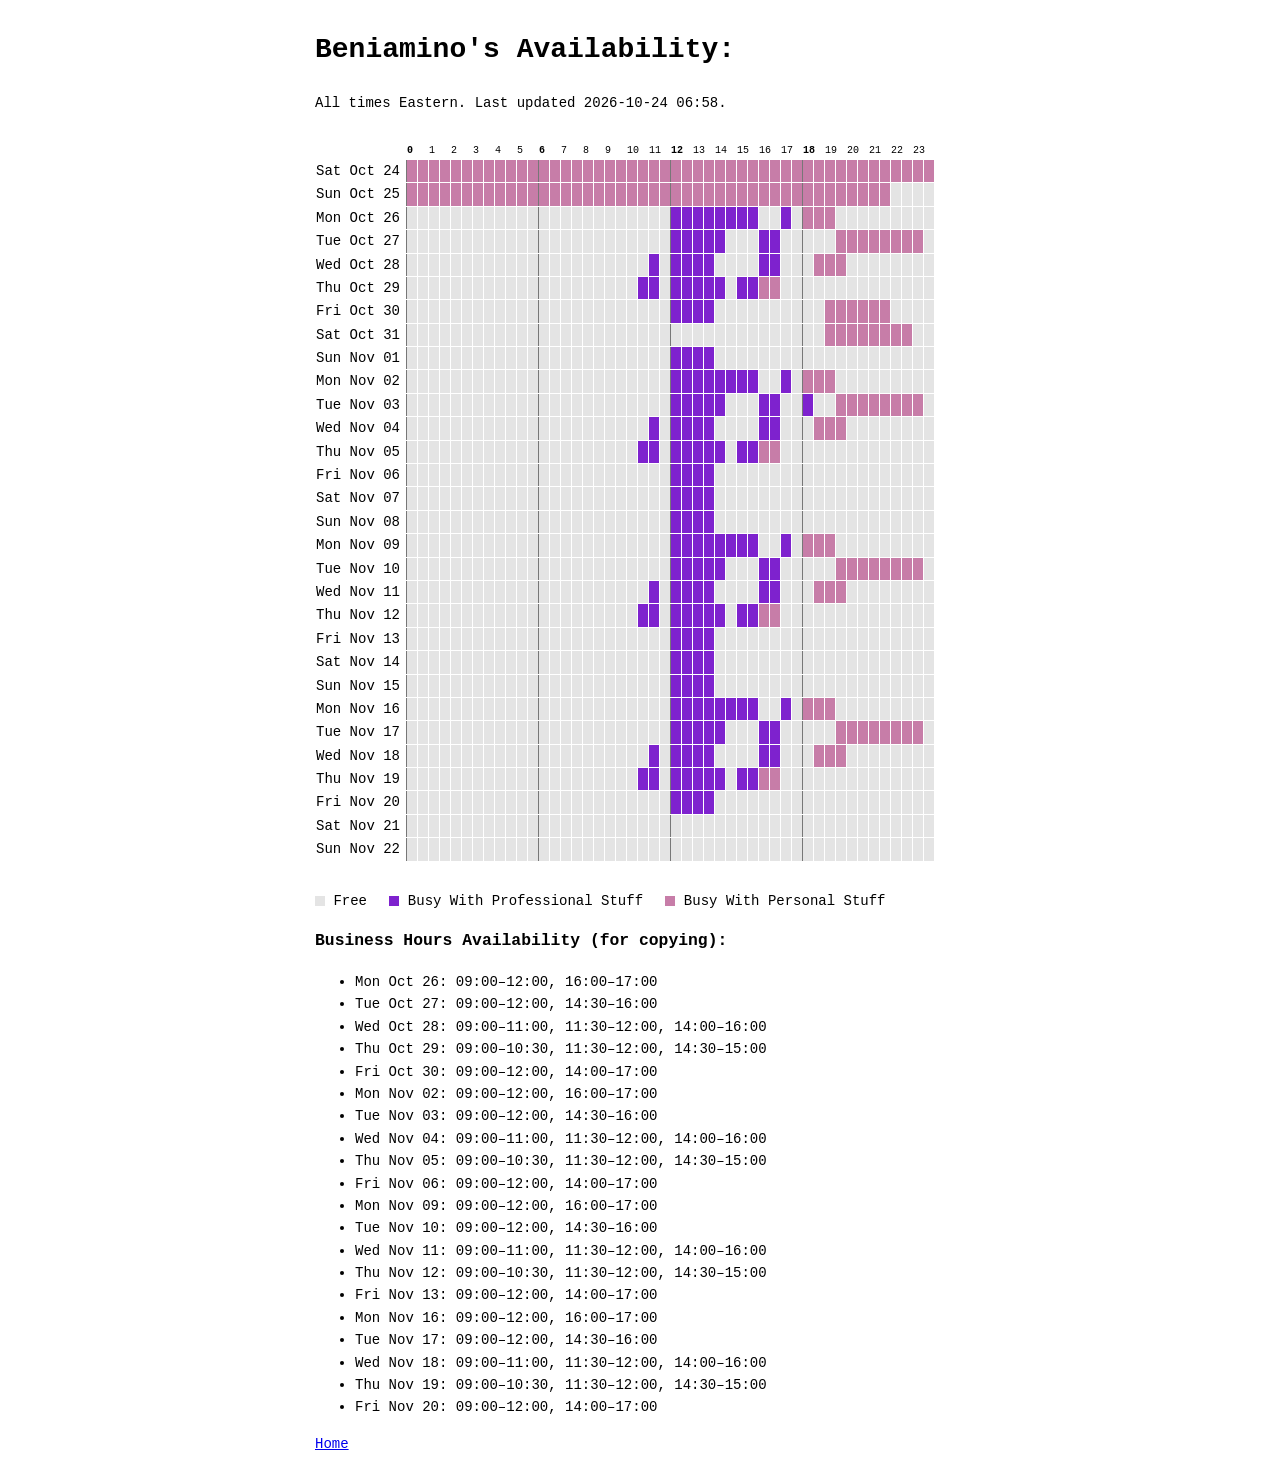
==== commit d533f459: "Deploy beniaminogreen/new_website to beniaminogreen/new_website:gh-pages" ====
--- a/availability/index.html
+++ b/availability/index.html
@@ -17,15 +17,8 @@
 .c1{background:#C77DA8}
 </style></head><body>
 <h1>Beniamino's Availability:</h1>
-<p>All times Eastern. Last updated 2026-10-17 11:33.</p>
+<p>All times Eastern. Last updated 2026-10-24 06:58.</p>
 <div class="s"><table><thead><tr><th></th><th colspan="2">0</th><th colspan="2">1</th><th colspan="2">2</th><th colspan="2">3</th><th colspan="2">4</th><th colspan="2">5</th><th colspan="2">6</th><th colspan="2">7</th><th colspan="2">8</th><th colspan="2">9</th><th colspan="2">10</th><th colspan="2">11</th><th colspan="2">12</th><th colspan="2">13</th><th colspan="2">14</th><th colspan="2">15</th><th colspan="2">16</th><th colspan="2">17</th><th colspan="2">18</th><th colspan="2">19</th><th colspan="2">20</th><th colspan="2">21</th><th colspan="2">22</th><th colspan="2">23</th></tr></thead><tbody>
-<tr><th>Sat Oct 17</th><td title="Sat Oct 17 00:00–00:30: Free"></td><td title="Sat Oct 17 00:30–01:00: Free"></td><td title="Sat Oct 17 01:00–01:30: Free"></td><td title="Sat Oct 17 01:30–02:00: Free"></td><td title="Sat Oct 17 02:00–02:30: Free"></td><td title="Sat Oct 17 02:30–03:00: Free"></td><td title="Sat Oct 17 03:00–03:30: Free"></td><td title="Sat Oct 17 03:30–04:00: Free"></td><td title="Sat Oct 17 04:00–04:30: Free"></td><td title="Sat Oct 17 04:30–05:00: Free"></td><td title="Sat Oct 17 05:00–05:30: Free"></td><td title="Sat Oct 17 05:30–06:00: Free"></td><td title="Sat Oct 17 06:00–06:30: Free"></td><td title="Sat Oct 17 06:30–07:00: Free"></td><td title="Sat Oct 17 07:00–07:30: Free"></td><td title="Sat Oct 17 07:30–08:00: Free"></td><td title="Sat Oct 17 08:00–08:30: Free"></td><td title="Sat Oct 17 08:30–09:00: Free"></td><td title="Sat Oct 17 09:00–09:30: Free"></td><td title="Sat Oct 17 09:30–10:00: Free"></td><td title="Sat Oct 17 10:00–10:30: Free"></td><td title="Sat Oct 17 10:30–11:00: Free"></td><td title="Sat Oct 17 11:00–11:30: Free"></td><td title="Sat Oct 17 11:30–12:00: Free"></td><td title="Sat Oct 17 12:00–12:30: Free"></td><td title="Sat Oct 17 12:30–13:00: Free"></td><td title="Sat Oct 17 13:00–13:30: Free"></td><td title="Sat Oct 17 13:30–14:00: Free"></td><td title="Sat Oct 17 14:00–14:30: Free"></td><td title="Sat Oct 17 14:30–15:00: Free"></td><td title="Sat Oct 17 15:00–15:30: Free"></td><td title="Sat Oct 17 15:30–16:00: Free"></td><td title="Sat Oct 17 16:00–16:30: Free"></td><td title="Sat Oct 17 16:30–17:00: Free"></td><td title="Sat Oct 17 17:00–17:30: Free"></td><td title="Sat Oct 17 17:30–18:00: Free"></td><td title="Sat Oct 17 18:00–18:30: Free"></td><td title="Sat Oct 17 18:30–19:00: Free"></td><td title="Sat Oct 17 19:00–19:30: Free"></td><td title="Sat Oct 17 19:30–20:00: Free"></td><td title="Sat Oct 17 20:00–20:30: Free"></td><td title="Sat Oct 17 20:30–21:00: Free"></td><td title="Sat Oct 17 21:00–21:30: Free"></td><td title="Sat Oct 17 21:30–22:00: Free"></td><td title="Sat Oct 17 22:00–22:30: Free"></td><td title="Sat Oct 17 22:30–23:00: Free"></td><td title="Sat Oct 17 23:00–23:30: Free"></td><td title="Sat Oct 17 23:30–24:00: Free"></td></tr>
-<tr><th>Sun Oct 18</th><td title="Sun Oct 18 00:00–00:30: Free"></td><td title="Sun Oct 18 00:30–01:00: Free"></td><td title="Sun Oct 18 01:00–01:30: Free"></td><td title="Sun Oct 18 01:30–02:00: Free"></td><td title="Sun Oct 18 02:00–02:30: Free"></td><td title="Sun Oct 18 02:30–03:00: Free"></td><td title="Sun Oct 18 03:00–03:30: Free"></td><td title="Sun Oct 18 03:30–04:00: Free"></td><td title="Sun Oct 18 04:00–04:30: Free"></td><td title="Sun Oct 18 04:30–05:00: Free"></td><td title="Sun Oct 18 05:00–05:30: Free"></td><td title="Sun Oct 18 05:30–06:00: Free"></td><td title="Sun Oct 18 06:00–06:30: Free"></td><td title="Sun Oct 18 06:30–07:00: Free"></td><td title="Sun Oct 18 07:00–07:30: Free"></td><td title="Sun Oct 18 07:30–08:00: Free"></td><td title="Sun Oct 18 08:00–08:30: Free"></td><td title="Sun Oct 18 08:30–09:00: Free"></td><td title="Sun Oct 18 09:00–09:30: Free"></td><td title="Sun Oct 18 09:30–10:00: Free"></td><td title="Sun Oct 18 10:00–10:30: Free"></td><td title="Sun Oct 18 10:30–11:00: Free"></td><td title="Sun Oct 18 11:00–11:30: Free"></td><td title="Sun Oct 18 11:30–12:00: Free"></td><td title="Sun Oct 18 12:00–12:30: Free"></td><td title="Sun Oct 18 12:30–13:00: Free"></td><td title="Sun Oct 18 13:00–13:30: Free"></td><td title="Sun Oct 18 13:30–14:00: Free"></td><td title="Sun Oct 18 14:00–14:30: Free"></td><td title="Sun Oct 18 14:30–15:00: Free"></td><td title="Sun Oct 18 15:00–15:30: Free"></td><td title="Sun Oct 18 15:30–16:00: Free"></td><td title="Sun Oct 18 16:00–16:30: Free"></td><td title="Sun Oct 18 16:30–17:00: Free"></td><td title="Sun Oct 18 17:00–17:30: Free"></td><td title="Sun Oct 18 17:30–18:00: Free"></td><td title="Sun Oct 18 18:00–18:30: Free"></td><td title="Sun Oct 18 18:30–19:00: Free"></td><td title="Sun Oct 18 19:00–19:30: Free"></td><td title="Sun Oct 18 19:30–20:00: Free"></td><td title="Sun Oct 18 20:00–20:30: Free"></td><td title="Sun Oct 18 20:30–21:00: Free"></td><td title="Sun Oct 18 21:00–21:30: Free"></td><td title="Sun Oct 18 21:30–22:00: Free"></td><td title="Sun Oct 18 22:00–22:30: Free"></td><td title="Sun Oct 18 22:30–23:00: Free"></td><td title="Sun Oct 18 23:00–23:30: Free"></td><td title="Sun Oct 18 23:30–24:00: Free"></td></tr>
-<tr><th>Mon Oct 19</th><td title="Mon Oct 19 00:00–00:30: Free"></td><td title="Mon Oct 19 00:30–01:00: Free"></td><td title="Mon Oct 19 01:00–01:30: Free"></td><td title="Mon Oct 19 01:30–02:00: Free"></td><td title="Mon Oct 19 02:00–02:30: Free"></td><td title="Mon Oct 19 02:30–03:00: Free"></td><td title="Mon Oct 19 03:00–03:30: Free"></td><td title="Mon Oct 19 03:30–04:00: Free"></td><td title="Mon Oct 19 04:00–04:30: Free"></td><td title="Mon Oct 19 04:30–05:00: Free"></td><td title="Mon Oct 19 05:00–05:30: Free"></td><td title="Mon Oct 19 05:30–06:00: Free"></td><td title="Mon Oct 19 06:00–06:30: Free"></td><td title="Mon Oct 19 06:30–07:00: Free"></td><td title="Mon Oct 19 07:00–07:30: Free"></td><td title="Mon Oct 19 07:30–08:00: Free"></td><td title="Mon Oct 19 08:00–08:30: Free"></td><td title="Mon Oct 19 08:30–09:00: Free"></td><td title="Mon Oct 19 09:00–09:30: Free"></td><td title="Mon Oct 19 09:30–10:00: Free"></td><td title="Mon Oct 19 10:00–10:30: Free"></td><td title="Mon Oct 19 10:30–11:00: Free"></td><td title="Mon Oct 19 11:00–11:30: Free"></td><td title="Mon Oct 19 11:30–12:00: Free"></td><td title="Mon Oct 19 12:00–12:30: Free"></td><td title="Mon Oct 19 12:30–13:00: Free"></td><td class="c0" title="Mon Oct 19 13:00–13:30: Busy With Professional Stuff"></td><td class="c0" title="Mon Oct 19 13:30–14:00: Busy With Professional Stuff"></td><td class="c0" title="Mon Oct 19 14:00–14:30: Busy With Professional Stuff"></td><td class="c0" title="Mon Oct 19 14:30–15:00: Busy With Professional Stuff"></td><td class="c0" title="Mon Oct 19 15:00–15:30: Busy With Professional Stuff"></td><td class="c0" title="Mon Oct 19 15:30–16:00: Busy With Professional Stuff"></td><td title="Mon Oct 19 16:00–16:30: Free"></td><td title="Mon Oct 19 16:30–17:00: Free"></td><td class="c0" title="Mon Oct 19 17:00–17:30: Busy With Professional Stuff"></td><td title="Mon Oct 19 17:30–18:00: Free"></td><td class="c1" title="Mon Oct 19 18:00–18:30: Busy With Personal Stuff"></td><td class="c1" title="Mon Oct 19 18:30–19:00: Busy With Personal Stuff"></td><td class="c1" title="Mon Oct 19 19:00–19:30: Busy With Personal Stuff"></td><td title="Mon Oct 19 19:30–20:00: Free"></td><td title="Mon Oct 19 20:00–20:30: Free"></td><td title="Mon Oct 19 20:30–21:00: Free"></td><td title="Mon Oct 19 21:00–21:30: Free"></td><td title="Mon Oct 19 21:30–22:00: Free"></td><td title="Mon Oct 19 22:00–22:30: Free"></td><td title="Mon Oct 19 22:30–23:00: Free"></td><td title="Mon Oct 19 23:00–23:30: Free"></td><td title="Mon Oct 19 23:30–24:00: Free"></td></tr>
-<tr><th>Tue Oct 20</th><td title="Tue Oct 20 00:00–00:30: Free"></td><td title="Tue Oct 20 00:30–01:00: Free"></td><td title="Tue Oct 20 01:00–01:30: Free"></td><td title="Tue Oct 20 01:30–02:00: Free"></td><td title="Tue Oct 20 02:00–02:30: Free"></td><td title="Tue Oct 20 02:30–03:00: Free"></td><td title="Tue Oct 20 03:00–03:30: Free"></td><td title="Tue Oct 20 03:30–04:00: Free"></td><td title="Tue Oct 20 04:00–04:30: Free"></td><td title="Tue Oct 20 04:30–05:00: Free"></td><td title="Tue Oct 20 05:00–05:30: Free"></td><td title="Tue Oct 20 05:30–06:00: Free"></td><td title="Tue Oct 20 06:00–06:30: Free"></td><td title="Tue Oct 20 06:30–07:00: Free"></td><td title="Tue Oct 20 07:00–07:30: Free"></td><td title="Tue Oct 20 07:30–08:00: Free"></td><td title="Tue Oct 20 08:00–08:30: Free"></td><td title="Tue Oct 20 08:30–09:00: Free"></td><td title="Tue Oct 20 09:00–09:30: Free"></td><td title="Tue Oct 20 09:30–10:00: Free"></td><td title="Tue Oct 20 10:00–10:30: Free"></td><td title="Tue Oct 20 10:30–11:00: Free"></td><td title="Tue Oct 20 11:00–11:30: Free"></td><td title="Tue Oct 20 11:30–12:00: Free"></td><td title="Tue Oct 20 12:00–12:30: Free"></td><td title="Tue Oct 20 12:30–13:00: Free"></td><td class="c0" title="Tue Oct 20 13:00–13:30: Busy With Professional Stuff"></td><td class="c0" title="Tue Oct 20 13:30–14:00: Busy With Professional Stuff"></td><td class="c0" title="Tue Oct 20 14:00–14:30: Busy With Professional Stuff"></td><td title="Tue Oct 20 14:30–15:00: Free"></td><td title="Tue Oct 20 15:00–15:30: Free"></td><td title="Tue Oct 20 15:30–16:00: Free"></td><td class="c0" title="Tue Oct 20 16:00–16:30: Busy With Professional Stuff"></td><td class="c0" title="Tue Oct 20 16:30–17:00: Busy With Professional Stuff"></td><td title="Tue Oct 20 17:00–17:30: Free"></td><td title="Tue Oct 20 17:30–18:00: Free"></td><td title="Tue Oct 20 18:00–18:30: Free"></td><td title="Tue Oct 20 18:30–19:00: Free"></td><td title="Tue Oct 20 19:00–19:30: Free"></td><td class="c1" title="Tue Oct 20 19:30–20:00: Busy With Personal Stuff"></td><td class="c1" title="Tue Oct 20 20:00–20:30: Busy With Personal Stuff"></td><td class="c1" title="Tue Oct 20 20:30–21:00: Busy With Personal Stuff"></td><td class="c1" title="Tue Oct 20 21:00–21:30: Busy With Personal Stuff"></td><td class="c1" title="Tue Oct 20 21:30–22:00: Busy With Personal Stuff"></td><td class="c1" title="Tue Oct 20 22:00–22:30: Busy With Personal Stuff"></td><td class="c1" title="Tue Oct 20 22:30–23:00: Busy With Personal Stuff"></td><td class="c1" title="Tue Oct 20 23:00–23:30: Busy With Personal Stuff"></td><td title="Tue Oct 20 23:30–24:00: Free"></td></tr>
-<tr><th>Wed Oct 21</th><td title="Wed Oct 21 00:00–00:30: Free"></td><td title="Wed Oct 21 00:30–01:00: Free"></td><td title="Wed Oct 21 01:00–01:30: Free"></td><td title="Wed Oct 21 01:30–02:00: Free"></td><td title="Wed Oct 21 02:00–02:30: Free"></td><td title="Wed Oct 21 02:30–03:00: Free"></td><td title="Wed Oct 21 03:00–03:30: Free"></td><td title="Wed Oct 21 03:30–04:00: Free"></td><td title="Wed Oct 21 04:00–04:30: Free"></td><td title="Wed Oct 21 04:30–05:00: Free"></td><td title="Wed Oct 21 05:00–05:30: Free"></td><td title="Wed Oct 21 05:30–06:00: Free"></td><td title="Wed Oct 21 06:00–06:30: Free"></td><td title="Wed Oct 21 06:30–07:00: Free"></td><td title="Wed Oct 21 07:00–07:30: Free"></td><td title="Wed Oct 21 07:30–08:00: Free"></td><td title="Wed Oct 21 08:00–08:30: Free"></td><td title="Wed Oct 21 08:30–09:00: Free"></td><td title="Wed Oct 21 09:00–09:30: Free"></td><td title="Wed Oct 21 09:30–10:00: Free"></td><td title="Wed Oct 21 10:00–10:30: Free"></td><td title="Wed Oct 21 10:30–11:00: Free"></td><td class="c0" title="Wed Oct 21 11:00–11:30: Busy With Professional Stuff"></td><td title="Wed Oct 21 11:30–12:00: Free"></td><td class="c0" title="Wed Oct 21 12:00–12:30: Busy With Professional Stuff"></td><td class="c0" title="Wed Oct 21 12:30–13:00: Busy With Professional Stuff"></td><td title="Wed Oct 21 13:00–13:30: Free"></td><td title="Wed Oct 21 13:30–14:00: Free"></td><td title="Wed Oct 21 14:00–14:30: Free"></td><td title="Wed Oct 21 14:30–15:00: Free"></td><td title="Wed Oct 21 15:00–15:30: Free"></td><td title="Wed Oct 21 15:30–16:00: Free"></td><td class="c0" title="Wed Oct 21 16:00–16:30: Busy With Professional Stuff"></td><td class="c0" title="Wed Oct 21 16:30–17:00: Busy With Professional Stuff"></td><td title="Wed Oct 21 17:00–17:30: Free"></td><td title="Wed Oct 21 17:30–18:00: Free"></td><td title="Wed Oct 21 18:00–18:30: Free"></td><td class="c1" title="Wed Oct 21 18:30–19:00: Busy With Personal Stuff"></td><td class="c1" title="Wed Oct 21 19:00–19:30: Busy With Personal Stuff"></td><td class="c1" title="Wed Oct 21 19:30–20:00: Busy With Personal Stuff"></td><td class="c1" title="Wed Oct 21 20:00–20:30: Busy With Personal Stuff"></td><td class="c1" title="Wed Oct 21 20:30–21:00: Busy With Personal Stuff"></td><td class="c1" title="Wed Oct 21 21:00–21:30: Busy With Personal Stuff"></td><td class="c1" title="Wed Oct 21 21:30–22:00: Busy With Personal Stuff"></td><td class="c1" title="Wed Oct 21 22:00–22:30: Busy With Personal Stuff"></td><td class="c1" title="Wed Oct 21 22:30–23:00: Busy With Personal Stuff"></td><td title="Wed Oct 21 23:00–23:30: Free"></td><td title="Wed Oct 21 23:30–24:00: Free"></td></tr>
-<tr><th>Thu Oct 22</th><td title="Thu Oct 22 00:00–00:30: Free"></td><td title="Thu Oct 22 00:30–01:00: Free"></td><td title="Thu Oct 22 01:00–01:30: Free"></td><td title="Thu Oct 22 01:30–02:00: Free"></td><td title="Thu Oct 22 02:00–02:30: Free"></td><td title="Thu Oct 22 02:30–03:00: Free"></td><td title="Thu Oct 22 03:00–03:30: Free"></td><td title="Thu Oct 22 03:30–04:00: Free"></td><td title="Thu Oct 22 04:00–04:30: Free"></td><td title="Thu Oct 22 04:30–05:00: Free"></td><td title="Thu Oct 22 05:00–05:30: Free"></td><td title="Thu Oct 22 05:30–06:00: Free"></td><td title="Thu Oct 22 06:00–06:30: Free"></td><td title="Thu Oct 22 06:30–07:00: Free"></td><td title="Thu Oct 22 07:00–07:30: Free"></td><td title="Thu Oct 22 07:30–08:00: Free"></td><td title="Thu Oct 22 08:00–08:30: Free"></td><td title="Thu Oct 22 08:30–09:00: Free"></td><td title="Thu Oct 22 09:00–09:30: Free"></td><td title="Thu Oct 22 09:30–10:00: Free"></td><td title="Thu Oct 22 10:00–10:30: Free"></td><td class="c0" title="Thu Oct 22 10:30–11:00: Busy With Professional Stuff"></td><td class="c0" title="Thu Oct 22 11:00–11:30: Busy With Professional Stuff"></td><td title="Thu Oct 22 11:30–12:00: Free"></td><td title="Thu Oct 22 12:00–12:30: Free"></td><td title="Thu Oct 22 12:30–13:00: Free"></td><td class="c0" title="Thu Oct 22 13:00–13:30: Busy With Professional Stuff"></td><td class="c0" title="Thu Oct 22 13:30–14:00: Busy With Professional Stuff"></td><td class="c0" title="Thu Oct 22 14:00–14:30: Busy With Professional Stuff"></td><td title="Thu Oct 22 14:30–15:00: Free"></td><td class="c0" title="Thu Oct 22 15:00–15:30: Busy With Professional Stuff"></td><td class="c0" title="Thu Oct 22 15:30–16:00: Busy With Professional Stuff"></td><td class="c1" title="Thu Oct 22 16:00–16:30: Busy With Personal Stuff"></td><td class="c1" title="Thu Oct 22 16:30–17:00: Busy With Personal Stuff"></td><td title="Thu Oct 22 17:00–17:30: Free"></td><td title="Thu Oct 22 17:30–18:00: Free"></td><td title="Thu Oct 22 18:00–18:30: Free"></td><td title="Thu Oct 22 18:30–19:00: Free"></td><td title="Thu Oct 22 19:00–19:30: Free"></td><td title="Thu Oct 22 19:30–20:00: Free"></td><td title="Thu Oct 22 20:00–20:30: Free"></td><td title="Thu Oct 22 20:30–21:00: Free"></td><td title="Thu Oct 22 21:00–21:30: Free"></td><td title="Thu Oct 22 21:30–22:00: Free"></td><td title="Thu Oct 22 22:00–22:30: Free"></td><td title="Thu Oct 22 22:30–23:00: Free"></td><td title="Thu Oct 22 23:00–23:30: Free"></td><td title="Thu Oct 22 23:30–24:00: Free"></td></tr>
-<tr><th>Fri Oct 23</th><td title="Fri Oct 23 00:00–00:30: Free"></td><td title="Fri Oct 23 00:30–01:00: Free"></td><td title="Fri Oct 23 01:00–01:30: Free"></td><td title="Fri Oct 23 01:30–02:00: Free"></td><td title="Fri Oct 23 02:00–02:30: Free"></td><td title="Fri Oct 23 02:30–03:00: Free"></td><td title="Fri Oct 23 03:00–03:30: Free"></td><td title="Fri Oct 23 03:30–04:00: Free"></td><td title="Fri Oct 23 04:00–04:30: Free"></td><td title="Fri Oct 23 04:30–05:00: Free"></td><td title="Fri Oct 23 05:00–05:30: Free"></td><td title="Fri Oct 23 05:30–06:00: Free"></td><td title="Fri Oct 23 06:00–06:30: Free"></td><td title="Fri Oct 23 06:30–07:00: Free"></td><td title="Fri Oct 23 07:00–07:30: Free"></td><td title="Fri Oct 23 07:30–08:00: Free"></td><td class="c1" title="Fri Oct 23 08:00–08:30: Busy With Personal Stuff"></td><td class="c1" title="Fri Oct 23 08:30–09:00: Busy With Personal Stuff"></td><td class="c1" title="Fri Oct 23 09:00–09:30: Busy With Personal Stuff"></td><td class="c1" title="Fri Oct 23 09:30–10:00: Busy With Personal Stuff"></td><td class="c1" title="Fri Oct 23 10:00–10:30: Busy With Personal Stuff"></td><td class="c1" title="Fri Oct 23 10:30–11:00: Busy With Personal Stuff"></td><td class="c1" title="Fri Oct 23 11:00–11:30: Busy With Personal Stuff"></td><td class="c1" title="Fri Oct 23 11:30–12:00: Busy With Personal Stuff"></td><td class="c1" title="Fri Oct 23 12:00–12:30: Busy With Personal Stuff"></td><td class="c1" title="Fri Oct 23 12:30–13:00: Busy With Personal Stuff"></td><td class="c1" title="Fri Oct 23 13:00–13:30: Busy With Personal Stuff"></td><td class="c1" title="Fri Oct 23 13:30–14:00: Busy With Personal Stuff"></td><td class="c1" title="Fri Oct 23 14:00–14:30: Busy With Personal Stuff"></td><td class="c1" title="Fri Oct 23 14:30–15:00: Busy With Personal Stuff"></td><td class="c1" title="Fri Oct 23 15:00–15:30: Busy With Personal Stuff"></td><td class="c1" title="Fri Oct 23 15:30–16:00: Busy With Personal Stuff"></td><td class="c1" title="Fri Oct 23 16:00–16:30: Busy With Personal Stuff"></td><td class="c1" title="Fri Oct 23 16:30–17:00: Busy With Personal Stuff"></td><td class="c1" title="Fri Oct 23 17:00–17:30: Busy With Personal Stuff"></td><td class="c1" title="Fri Oct 23 17:30–18:00: Busy With Personal Stuff"></td><td class="c1" title="Fri Oct 23 18:00–18:30: Busy With Personal Stuff"></td><td class="c1" title="Fri Oct 23 18:30–19:00: Busy With Personal Stuff"></td><td class="c1" title="Fri Oct 23 19:00–19:30: Busy With Personal Stuff"></td><td class="c1" title="Fri Oct 23 19:30–20:00: Busy With Personal Stuff"></td><td class="c1" title="Fri Oct 23 20:00–20:30: Busy With Personal Stuff"></td><td class="c1" title="Fri Oct 23 20:30–21:00: Busy With Personal Stuff"></td><td class="c1" title="Fri Oct 23 21:00–21:30: Busy With Personal Stuff"></td><td class="c1" title="Fri Oct 23 21:30–22:00: Busy With Personal Stuff"></td><td class="c1" title="Fri Oct 23 22:00–22:30: Busy With Personal Stuff"></td><td class="c1" title="Fri Oct 23 22:30–23:00: Busy With Personal Stuff"></td><td class="c1" title="Fri Oct 23 23:00–23:30: Busy With Personal Stuff"></td><td class="c1" title="Fri Oct 23 23:30–24:00: Busy With Personal Stuff"></td></tr>
 <tr><th>Sat Oct 24</th><td class="c1" title="Sat Oct 24 00:00–00:30: Busy With Personal Stuff"></td><td class="c1" title="Sat Oct 24 00:30–01:00: Busy With Personal Stuff"></td><td class="c1" title="Sat Oct 24 01:00–01:30: Busy With Personal Stuff"></td><td class="c1" title="Sat Oct 24 01:30–02:00: Busy With Personal Stuff"></td><td class="c1" title="Sat Oct 24 02:00–02:30: Busy With Personal Stuff"></td><td class="c1" title="Sat Oct 24 02:30–03:00: Busy With Personal Stuff"></td><td class="c1" title="Sat Oct 24 03:00–03:30: Busy With Personal Stuff"></td><td class="c1" title="Sat Oct 24 03:30–04:00: Busy With Personal Stuff"></td><td class="c1" title="Sat Oct 24 04:00–04:30: Busy With Personal Stuff"></td><td class="c1" title="Sat Oct 24 04:30–05:00: Busy With Personal Stuff"></td><td class="c1" title="Sat Oct 24 05:00–05:30: Busy With Personal Stuff"></td><td class="c1" title="Sat Oct 24 05:30–06:00: Busy With Personal Stuff"></td><td class="c1" title="Sat Oct 24 06:00–06:30: Busy With Personal Stuff"></td><td class="c1" title="Sat Oct 24 06:30–07:00: Busy With Personal Stuff"></td><td class="c1" title="Sat Oct 24 07:00–07:30: Busy With Personal Stuff"></td><td class="c1" title="Sat Oct 24 07:30–08:00: Busy With Personal Stuff"></td><td class="c1" title="Sat Oct 24 08:00–08:30: Busy With Personal Stuff"></td><td class="c1" title="Sat Oct 24 08:30–09:00: Busy With Personal Stuff"></td><td class="c1" title="Sat Oct 24 09:00–09:30: Busy With Personal Stuff"></td><td class="c1" title="Sat Oct 24 09:30–10:00: Busy With Personal Stuff"></td><td class="c1" title="Sat Oct 24 10:00–10:30: Busy With Personal Stuff"></td><td class="c1" title="Sat Oct 24 10:30–11:00: Busy With Personal Stuff"></td><td class="c1" title="Sat Oct 24 11:00–11:30: Busy With Personal Stuff"></td><td class="c1" title="Sat Oct 24 11:30–12:00: Busy With Personal Stuff"></td><td class="c1" title="Sat Oct 24 12:00–12:30: Busy With Personal Stuff"></td><td class="c1" title="Sat Oct 24 12:30–13:00: Busy With Personal Stuff"></td><td class="c1" title="Sat Oct 24 13:00–13:30: Busy With Personal Stuff"></td><td class="c1" title="Sat Oct 24 13:30–14:00: Busy With Personal Stuff"></td><td class="c1" title="Sat Oct 24 14:00–14:30: Busy With Personal Stuff"></td><td class="c1" title="Sat Oct 24 14:30–15:00: Busy With Personal Stuff"></td><td class="c1" title="Sat Oct 24 15:00–15:30: Busy With Personal Stuff"></td><td class="c1" title="Sat Oct 24 15:30–16:00: Busy With Personal Stuff"></td><td class="c1" title="Sat Oct 24 16:00–16:30: Busy With Personal Stuff"></td><td class="c1" title="Sat Oct 24 16:30–17:00: Busy With Personal Stuff"></td><td class="c1" title="Sat Oct 24 17:00–17:30: Busy With Personal Stuff"></td><td class="c1" title="Sat Oct 24 17:30–18:00: Busy With Personal Stuff"></td><td class="c1" title="Sat Oct 24 18:00–18:30: Busy With Personal Stuff"></td><td class="c1" title="Sat Oct 24 18:30–19:00: Busy With Personal Stuff"></td><td class="c1" title="Sat Oct 24 19:00–19:30: Busy With Personal Stuff"></td><td class="c1" title="Sat Oct 24 19:30–20:00: Busy With Personal Stuff"></td><td class="c1" title="Sat Oct 24 20:00–20:30: Busy With Personal Stuff"></td><td class="c1" title="Sat Oct 24 20:30–21:00: Busy With Personal Stuff"></td><td class="c1" title="Sat Oct 24 21:00–21:30: Busy With Personal Stuff"></td><td class="c1" title="Sat Oct 24 21:30–22:00: Busy With Personal Stuff"></td><td class="c1" title="Sat Oct 24 22:00–22:30: Busy With Personal Stuff"></td><td class="c1" title="Sat Oct 24 22:30–23:00: Busy With Personal Stuff"></td><td class="c1" title="Sat Oct 24 23:00–23:30: Busy With Personal Stuff"></td><td class="c1" title="Sat Oct 24 23:30–24:00: Busy With Personal Stuff"></td></tr>
 <tr><th>Sun Oct 25</th><td class="c1" title="Sun Oct 25 00:00–00:30: Busy With Personal Stuff"></td><td class="c1" title="Sun Oct 25 00:30–01:00: Busy With Personal Stuff"></td><td class="c1" title="Sun Oct 25 01:00–01:30: Busy With Personal Stuff"></td><td class="c1" title="Sun Oct 25 01:30–02:00: Busy With Personal Stuff"></td><td class="c1" title="Sun Oct 25 02:00–02:30: Busy With Personal Stuff"></td><td class="c1" title="Sun Oct 25 02:30–03:00: Busy With Personal Stuff"></td><td class="c1" title="Sun Oct 25 03:00–03:30: Busy With Personal Stuff"></td><td class="c1" title="Sun Oct 25 03:30–04:00: Busy With Personal Stuff"></td><td class="c1" title="Sun Oct 25 04:00–04:30: Busy With Personal Stuff"></td><td class="c1" title="Sun Oct 25 04:30–05:00: Busy With Personal Stuff"></td><td class="c1" title="Sun Oct 25 05:00–05:30: Busy With Personal Stuff"></td><td class="c1" title="Sun Oct 25 05:30–06:00: Busy With Personal Stuff"></td><td class="c1" title="Sun Oct 25 06:00–06:30: Busy With Personal Stuff"></td><td class="c1" title="Sun Oct 25 06:30–07:00: Busy With Personal Stuff"></td><td class="c1" title="Sun Oct 25 07:00–07:30: Busy With Personal Stuff"></td><td class="c1" title="Sun Oct 25 07:30–08:00: Busy With Personal Stuff"></td><td class="c1" title="Sun Oct 25 08:00–08:30: Busy With Personal Stuff"></td><td class="c1" title="Sun Oct 25 08:30–09:00: Busy With Personal Stuff"></td><td class="c1" title="Sun Oct 25 09:00–09:30: Busy With Personal Stuff"></td><td class="c1" title="Sun Oct 25 09:30–10:00: Busy With Personal Stuff"></td><td class="c1" title="Sun Oct 25 10:00–10:30: Busy With Personal Stuff"></td><td class="c1" title="Sun Oct 25 10:30–11:00: Busy With Personal Stuff"></td><td class="c1" title="Sun Oct 25 11:00–11:30: Busy With Personal Stuff"></td><td class="c1" title="Sun Oct 25 11:30–12:00: Busy With Personal Stuff"></td><td class="c1" title="Sun Oct 25 12:00–12:30: Busy With Personal Stuff"></td><td class="c1" title="Sun Oct 25 12:30–13:00: Busy With Personal Stuff"></td><td class="c1" title="Sun Oct 25 13:00–13:30: Busy With Personal Stuff"></td><td class="c1" title="Sun Oct 25 13:30–14:00: Busy With Personal Stuff"></td><td class="c1" title="Sun Oct 25 14:00–14:30: Busy With Personal Stuff"></td><td class="c1" title="Sun Oct 25 14:30–15:00: Busy With Personal Stuff"></td><td class="c1" title="Sun Oct 25 15:00–15:30: Busy With Personal Stuff"></td><td class="c1" title="Sun Oct 25 15:30–16:00: Busy With Personal Stuff"></td><td class="c1" title="Sun Oct 25 16:00–16:30: Busy With Personal Stuff"></td><td class="c1" title="Sun Oct 25 16:30–17:00: Busy With Personal Stuff"></td><td class="c1" title="Sun Oct 25 17:00–17:30: Busy With Personal Stuff"></td><td class="c1" title="Sun Oct 25 17:30–18:00: Busy With Personal Stuff"></td><td class="c1" title="Sun Oct 25 18:00–18:30: Busy With Personal Stuff"></td><td class="c1" title="Sun Oct 25 18:30–19:00: Busy With Personal Stuff"></td><td class="c1" title="Sun Oct 25 19:00–19:30: Busy With Personal Stuff"></td><td class="c1" title="Sun Oct 25 19:30–20:00: Busy With Personal Stuff"></td><td class="c1" title="Sun Oct 25 20:00–20:30: Busy With Personal Stuff"></td><td class="c1" title="Sun Oct 25 20:30–21:00: Busy With Personal Stuff"></td><td class="c1" title="Sun Oct 25 21:00–21:30: Busy With Personal Stuff"></td><td class="c1" title="Sun Oct 25 21:30–22:00: Busy With Personal Stuff"></td><td title="Sun Oct 25 22:00–22:30: Free"></td><td title="Sun Oct 25 22:30–23:00: Free"></td><td title="Sun Oct 25 23:00–23:30: Free"></td><td title="Sun Oct 25 23:30–24:00: Free"></td></tr>
 <tr><th>Mon Oct 26</th><td title="Mon Oct 26 00:00–00:30: Free"></td><td title="Mon Oct 26 00:30–01:00: Free"></td><td title="Mon Oct 26 01:00–01:30: Free"></td><td title="Mon Oct 26 01:30–02:00: Free"></td><td title="Mon Oct 26 02:00–02:30: Free"></td><td title="Mon Oct 26 02:30–03:00: Free"></td><td title="Mon Oct 26 03:00–03:30: Free"></td><td title="Mon Oct 26 03:30–04:00: Free"></td><td title="Mon Oct 26 04:00–04:30: Free"></td><td title="Mon Oct 26 04:30–05:00: Free"></td><td title="Mon Oct 26 05:00–05:30: Free"></td><td title="Mon Oct 26 05:30–06:00: Free"></td><td title="Mon Oct 26 06:00–06:30: Free"></td><td title="Mon Oct 26 06:30–07:00: Free"></td><td title="Mon Oct 26 07:00–07:30: Free"></td><td title="Mon Oct 26 07:30–08:00: Free"></td><td title="Mon Oct 26 08:00–08:30: Free"></td><td title="Mon Oct 26 08:30–09:00: Free"></td><td title="Mon Oct 26 09:00–09:30: Free"></td><td title="Mon Oct 26 09:30–10:00: Free"></td><td title="Mon Oct 26 10:00–10:30: Free"></td><td title="Mon Oct 26 10:30–11:00: Free"></td><td title="Mon Oct 26 11:00–11:30: Free"></td><td title="Mon Oct 26 11:30–12:00: Free"></td><td class="c0" title="Mon Oct 26 12:00–12:30: Busy With Professional Stuff"></td><td class="c0" title="Mon Oct 26 12:30–13:00: Busy With Professional Stuff"></td><td class="c0" title="Mon Oct 26 13:00–13:30: Busy With Professional Stuff"></td><td class="c0" title="Mon Oct 26 13:30–14:00: Busy With Professional Stuff"></td><td class="c0" title="Mon Oct 26 14:00–14:30: Busy With Professional Stuff"></td><td class="c0" title="Mon Oct 26 14:30–15:00: Busy With Professional Stuff"></td><td class="c0" title="Mon Oct 26 15:00–15:30: Busy With Professional Stuff"></td><td class="c0" title="Mon Oct 26 15:30–16:00: Busy With Professional Stuff"></td><td title="Mon Oct 26 16:00–16:30: Free"></td><td title="Mon Oct 26 16:30–17:00: Free"></td><td class="c0" title="Mon Oct 26 17:00–17:30: Busy With Professional Stuff"></td><td title="Mon Oct 26 17:30–18:00: Free"></td><td class="c1" title="Mon Oct 26 18:00–18:30: Busy With Personal Stuff"></td><td class="c1" title="Mon Oct 26 18:30–19:00: Busy With Personal Stuff"></td><td class="c1" title="Mon Oct 26 19:00–19:30: Busy With Personal Stuff"></td><td title="Mon Oct 26 19:30–20:00: Free"></td><td title="Mon Oct 26 20:00–20:30: Free"></td><td title="Mon Oct 26 20:30–21:00: Free"></td><td title="Mon Oct 26 21:00–21:30: Free"></td><td title="Mon Oct 26 21:30–22:00: Free"></td><td title="Mon Oct 26 22:00–22:30: Free"></td><td title="Mon Oct 26 22:30–23:00: Free"></td><td title="Mon Oct 26 23:00–23:30: Free"></td><td title="Mon Oct 26 23:30–24:00: Free"></td></tr>
@@ -36,7 +29,7 @@
 <tr><th>Sat Oct 31</th><td title="Sat Oct 31 00:00–00:30: Free"></td><td title="Sat Oct 31 00:30–01:00: Free"></td><td title="Sat Oct 31 01:00–01:30: Free"></td><td title="Sat Oct 31 01:30–02:00: Free"></td><td title="Sat Oct 31 02:00–02:30: Free"></td><td title="Sat Oct 31 02:30–03:00: Free"></td><td title="Sat Oct 31 03:00–03:30: Free"></td><td title="Sat Oct 31 03:30–04:00: Free"></td><td title="Sat Oct 31 04:00–04:30: Free"></td><td title="Sat Oct 31 04:30–05:00: Free"></td><td title="Sat Oct 31 05:00–05:30: Free"></td><td title="Sat Oct 31 05:30–06:00: Free"></td><td title="Sat Oct 31 06:00–06:30: Free"></td><td title="Sat Oct 31 06:30–07:00: Free"></td><td title="Sat Oct 31 07:00–07:30: Free"></td><td title="Sat Oct 31 07:30–08:00: Free"></td><td title="Sat Oct 31 08:00–08:30: Free"></td><td title="Sat Oct 31 08:30–09:00: Free"></td><td title="Sat Oct 31 09:00–09:30: Free"></td><td title="Sat Oct 31 09:30–10:00: Free"></td><td title="Sat Oct 31 10:00–10:30: Free"></td><td title="Sat Oct 31 10:30–11:00: Free"></td><td title="Sat Oct 31 11:00–11:30: Free"></td><td title="Sat Oct 31 11:30–12:00: Free"></td><td title="Sat Oct 31 12:00–12:30: Free"></td><td title="Sat Oct 31 12:30–13:00: Free"></td><td title="Sat Oct 31 13:00–13:30: Free"></td><td title="Sat Oct 31 13:30–14:00: Free"></td><td title="Sat Oct 31 14:00–14:30: Free"></td><td title="Sat Oct 31 14:30–15:00: Free"></td><td title="Sat Oct 31 15:00–15:30: Free"></td><td title="Sat Oct 31 15:30–16:00: Free"></td><td title="Sat Oct 31 16:00–16:30: Free"></td><td title="Sat Oct 31 16:30–17:00: Free"></td><td title="Sat Oct 31 17:00–17:30: Free"></td><td title="Sat Oct 31 17:30–18:00: Free"></td><td title="Sat Oct 31 18:00–18:30: Free"></td><td title="Sat Oct 31 18:30–19:00: Free"></td><td class="c1" title="Sat Oct 31 19:00–19:30: Busy With Personal Stuff"></td><td class="c1" title="Sat Oct 31 19:30–20:00: Busy With Personal Stuff"></td><td class="c1" title="Sat Oct 31 20:00–20:30: Busy With Personal Stuff"></td><td class="c1" title="Sat Oct 31 20:30–21:00: Busy With Personal Stuff"></td><td class="c1" title="Sat Oct 31 21:00–21:30: Busy With Personal Stuff"></td><td class="c1" title="Sat Oct 31 21:30–22:00: Busy With Personal Stuff"></td><td class="c1" title="Sat Oct 31 22:00–22:30: Busy With Personal Stuff"></td><td class="c1" title="Sat Oct 31 22:30–23:00: Busy With Personal Stuff"></td><td title="Sat Oct 31 23:00–23:30: Free"></td><td title="Sat Oct 31 23:30–24:00: Free"></td></tr>
 <tr><th>Sun Nov 01</th><td title="Sun Nov 01 00:00–00:30: Free"></td><td title="Sun Nov 01 00:30–01:00: Free"></td><td title="Sun Nov 01 01:00–01:30: Free"></td><td title="Sun Nov 01 01:30–02:00: Free"></td><td title="Sun Nov 01 02:00–02:30: Free"></td><td title="Sun Nov 01 02:30–03:00: Free"></td><td title="Sun Nov 01 03:00–03:30: Free"></td><td title="Sun Nov 01 03:30–04:00: Free"></td><td title="Sun Nov 01 04:00–04:30: Free"></td><td title="Sun Nov 01 04:30–05:00: Free"></td><td title="Sun Nov 01 05:00–05:30: Free"></td><td title="Sun Nov 01 05:30–06:00: Free"></td><td title="Sun Nov 01 06:00–06:30: Free"></td><td title="Sun Nov 01 06:30–07:00: Free"></td><td title="Sun Nov 01 07:00–07:30: Free"></td><td title="Sun Nov 01 07:30–08:00: Free"></td><td title="Sun Nov 01 08:00–08:30: Free"></td><td title="Sun Nov 01 08:30–09:00: Free"></td><td title="Sun Nov 01 09:00–09:30: Free"></td><td title="Sun Nov 01 09:30–10:00: Free"></td><td title="Sun Nov 01 10:00–10:30: Free"></td><td title="Sun Nov 01 10:30–11:00: Free"></td><td title="Sun Nov 01 11:00–11:30: Free"></td><td title="Sun Nov 01 11:30–12:00: Free"></td><td class="c0" title="Sun Nov 01 12:00–12:30: Busy With Professional Stuff"></td><td class="c0" title="Sun Nov 01 12:30–13:00: Busy With Professional Stuff"></td><td class="c0" title="Sun Nov 01 13:00–13:30: Busy With Professional Stuff"></td><td class="c0" title="Sun Nov 01 13:30–14:00: Busy With Professional Stuff"></td><td title="Sun Nov 01 14:00–14:30: Free"></td><td title="Sun Nov 01 14:30–15:00: Free"></td><td title="Sun Nov 01 15:00–15:30: Free"></td><td title="Sun Nov 01 15:30–16:00: Free"></td><td title="Sun Nov 01 16:00–16:30: Free"></td><td title="Sun Nov 01 16:30–17:00: Free"></td><td title="Sun Nov 01 17:00–17:30: Free"></td><td title="Sun Nov 01 17:30–18:00: Free"></td><td title="Sun Nov 01 18:00–18:30: Free"></td><td title="Sun Nov 01 18:30–19:00: Free"></td><td title="Sun Nov 01 19:00–19:30: Free"></td><td title="Sun Nov 01 19:30–20:00: Free"></td><td title="Sun Nov 01 20:00–20:30: Free"></td><td title="Sun Nov 01 20:30–21:00: Free"></td><td title="Sun Nov 01 21:00–21:30: Free"></td><td title="Sun Nov 01 21:30–22:00: Free"></td><td title="Sun Nov 01 22:00–22:30: Free"></td><td title="Sun Nov 01 22:30–23:00: Free"></td><td title="Sun Nov 01 23:00–23:30: Free"></td><td title="Sun Nov 01 23:30–24:00: Free"></td></tr>
 <tr><th>Mon Nov 02</th><td title="Mon Nov 02 00:00–00:30: Free"></td><td title="Mon Nov 02 00:30–01:00: Free"></td><td title="Mon Nov 02 01:00–01:30: Free"></td><td title="Mon Nov 02 01:30–02:00: Free"></td><td title="Mon Nov 02 02:00–02:30: Free"></td><td title="Mon Nov 02 02:30–03:00: Free"></td><td title="Mon Nov 02 03:00–03:30: Free"></td><td title="Mon Nov 02 03:30–04:00: Free"></td><td title="Mon Nov 02 04:00–04:30: Free"></td><td title="Mon Nov 02 04:30–05:00: Free"></td><td title="Mon Nov 02 05:00–05:30: Free"></td><td title="Mon Nov 02 05:30–06:00: Free"></td><td title="Mon Nov 02 06:00–06:30: Free"></td><td title="Mon Nov 02 06:30–07:00: Free"></td><td title="Mon Nov 02 07:00–07:30: Free"></td><td title="Mon Nov 02 07:30–08:00: Free"></td><td title="Mon Nov 02 08:00–08:30: Free"></td><td title="Mon Nov 02 08:30–09:00: Free"></td><td title="Mon Nov 02 09:00–09:30: Free"></td><td title="Mon Nov 02 09:30–10:00: Free"></td><td title="Mon Nov 02 10:00–10:30: Free"></td><td title="Mon Nov 02 10:30–11:00: Free"></td><td title="Mon Nov 02 11:00–11:30: Free"></td><td title="Mon Nov 02 11:30–12:00: Free"></td><td class="c0" title="Mon Nov 02 12:00–12:30: Busy With Professional Stuff"></td><td class="c0" title="Mon Nov 02 12:30–13:00: Busy With Professional Stuff"></td><td class="c0" title="Mon Nov 02 13:00–13:30: Busy With Professional Stuff"></td><td class="c0" title="Mon Nov 02 13:30–14:00: Busy With Professional Stuff"></td><td class="c0" title="Mon Nov 02 14:00–14:30: Busy With Professional Stuff"></td><td class="c0" title="Mon Nov 02 14:30–15:00: Busy With Professional Stuff"></td><td class="c0" title="Mon Nov 02 15:00–15:30: Busy With Professional Stuff"></td><td class="c0" title="Mon Nov 02 15:30–16:00: Busy With Professional Stuff"></td><td title="Mon Nov 02 16:00–16:30: Free"></td><td title="Mon Nov 02 16:30–17:00: Free"></td><td class="c0" title="Mon Nov 02 17:00–17:30: Busy With Professional Stuff"></td><td title="Mon Nov 02 17:30–18:00: Free"></td><td class="c1" title="Mon Nov 02 18:00–18:30: Busy With Personal Stuff"></td><td class="c1" title="Mon Nov 02 18:30–19:00: Busy With Personal Stuff"></td><td class="c1" title="Mon Nov 02 19:00–19:30: Busy With Personal Stuff"></td><td title="Mon Nov 02 19:30–20:00: Free"></td><td title="Mon Nov 02 20:00–20:30: Free"></td><td title="Mon Nov 02 20:30–21:00: Free"></td><td title="Mon Nov 02 21:00–21:30: Free"></td><td title="Mon Nov 02 21:30–22:00: Free"></td><td title="Mon Nov 02 22:00–22:30: Free"></td><td title="Mon Nov 02 22:30–23:00: Free"></td><td title="Mon Nov 02 23:00–23:30: Free"></td><td title="Mon Nov 02 23:30–24:00: Free"></td></tr>
-<tr><th>Tue Nov 03</th><td title="Tue Nov 03 00:00–00:30: Free"></td><td title="Tue Nov 03 00:30–01:00: Free"></td><td title="Tue Nov 03 01:00–01:30: Free"></td><td title="Tue Nov 03 01:30–02:00: Free"></td><td title="Tue Nov 03 02:00–02:30: Free"></td><td title="Tue Nov 03 02:30–03:00: Free"></td><td title="Tue Nov 03 03:00–03:30: Free"></td><td title="Tue Nov 03 03:30–04:00: Free"></td><td title="Tue Nov 03 04:00–04:30: Free"></td><td title="Tue Nov 03 04:30–05:00: Free"></td><td title="Tue Nov 03 05:00–05:30: Free"></td><td title="Tue Nov 03 05:30–06:00: Free"></td><td title="Tue Nov 03 06:00–06:30: Free"></td><td title="Tue Nov 03 06:30–07:00: Free"></td><td title="Tue Nov 03 07:00–07:30: Free"></td><td title="Tue Nov 03 07:30–08:00: Free"></td><td title="Tue Nov 03 08:00–08:30: Free"></td><td title="Tue Nov 03 08:30–09:00: Free"></td><td title="Tue Nov 03 09:00–09:30: Free"></td><td title="Tue Nov 03 09:30–10:00: Free"></td><td title="Tue Nov 03 10:00–10:30: Free"></td><td title="Tue Nov 03 10:30–11:00: Free"></td><td title="Tue Nov 03 11:00–11:30: Free"></td><td title="Tue Nov 03 11:30–12:00: Free"></td><td class="c0" title="Tue Nov 03 12:00–12:30: Busy With Professional Stuff"></td><td class="c0" title="Tue Nov 03 12:30–13:00: Busy With Professional Stuff"></td><td class="c0" title="Tue Nov 03 13:00–13:30: Busy With Professional Stuff"></td><td class="c0" title="Tue Nov 03 13:30–14:00: Busy With Professional Stuff"></td><td class="c0" title="Tue Nov 03 14:00–14:30: Busy With Professional Stuff"></td><td title="Tue Nov 03 14:30–15:00: Free"></td><td title="Tue Nov 03 15:00–15:30: Free"></td><td title="Tue Nov 03 15:30–16:00: Free"></td><td class="c0" title="Tue Nov 03 16:00–16:30: Busy With Professional Stuff"></td><td class="c0" title="Tue Nov 03 16:30–17:00: Busy With Professional Stuff"></td><td title="Tue Nov 03 17:00–17:30: Free"></td><td title="Tue Nov 03 17:30–18:00: Free"></td><td title="Tue Nov 03 18:00–18:30: Free"></td><td title="Tue Nov 03 18:30–19:00: Free"></td><td title="Tue Nov 03 19:00–19:30: Free"></td><td class="c1" title="Tue Nov 03 19:30–20:00: Busy With Personal Stuff"></td><td class="c1" title="Tue Nov 03 20:00–20:30: Busy With Personal Stuff"></td><td class="c1" title="Tue Nov 03 20:30–21:00: Busy With Personal Stuff"></td><td class="c1" title="Tue Nov 03 21:00–21:30: Busy With Personal Stuff"></td><td class="c1" title="Tue Nov 03 21:30–22:00: Busy With Personal Stuff"></td><td class="c1" title="Tue Nov 03 22:00–22:30: Busy With Personal Stuff"></td><td class="c1" title="Tue Nov 03 22:30–23:00: Busy With Personal Stuff"></td><td class="c1" title="Tue Nov 03 23:00–23:30: Busy With Personal Stuff"></td><td title="Tue Nov 03 23:30–24:00: Free"></td></tr>
+<tr><th>Tue Nov 03</th><td title="Tue Nov 03 00:00–00:30: Free"></td><td title="Tue Nov 03 00:30–01:00: Free"></td><td title="Tue Nov 03 01:00–01:30: Free"></td><td title="Tue Nov 03 01:30–02:00: Free"></td><td title="Tue Nov 03 02:00–02:30: Free"></td><td title="Tue Nov 03 02:30–03:00: Free"></td><td title="Tue Nov 03 03:00–03:30: Free"></td><td title="Tue Nov 03 03:30–04:00: Free"></td><td title="Tue Nov 03 04:00–04:30: Free"></td><td title="Tue Nov 03 04:30–05:00: Free"></td><td title="Tue Nov 03 05:00–05:30: Free"></td><td title="Tue Nov 03 05:30–06:00: Free"></td><td title="Tue Nov 03 06:00–06:30: Free"></td><td title="Tue Nov 03 06:30–07:00: Free"></td><td title="Tue Nov 03 07:00–07:30: Free"></td><td title="Tue Nov 03 07:30–08:00: Free"></td><td title="Tue Nov 03 08:00–08:30: Free"></td><td title="Tue Nov 03 08:30–09:00: Free"></td><td title="Tue Nov 03 09:00–09:30: Free"></td><td title="Tue Nov 03 09:30–10:00: Free"></td><td title="Tue Nov 03 10:00–10:30: Free"></td><td title="Tue Nov 03 10:30–11:00: Free"></td><td title="Tue Nov 03 11:00–11:30: Free"></td><td title="Tue Nov 03 11:30–12:00: Free"></td><td class="c0" title="Tue Nov 03 12:00–12:30: Busy With Professional Stuff"></td><td class="c0" title="Tue Nov 03 12:30–13:00: Busy With Professional Stuff"></td><td class="c0" title="Tue Nov 03 13:00–13:30: Busy With Professional Stuff"></td><td class="c0" title="Tue Nov 03 13:30–14:00: Busy With Professional Stuff"></td><td class="c0" title="Tue Nov 03 14:00–14:30: Busy With Professional Stuff"></td><td title="Tue Nov 03 14:30–15:00: Free"></td><td title="Tue Nov 03 15:00–15:30: Free"></td><td title="Tue Nov 03 15:30–16:00: Free"></td><td class="c0" title="Tue Nov 03 16:00–16:30: Busy With Professional Stuff"></td><td class="c0" title="Tue Nov 03 16:30–17:00: Busy With Professional Stuff"></td><td title="Tue Nov 03 17:00–17:30: Free"></td><td title="Tue Nov 03 17:30–18:00: Free"></td><td class="c0" title="Tue Nov 03 18:00–18:30: Busy With Professional Stuff"></td><td title="Tue Nov 03 18:30–19:00: Free"></td><td title="Tue Nov 03 19:00–19:30: Free"></td><td class="c1" title="Tue Nov 03 19:30–20:00: Busy With Personal Stuff"></td><td class="c1" title="Tue Nov 03 20:00–20:30: Busy With Personal Stuff"></td><td class="c1" title="Tue Nov 03 20:30–21:00: Busy With Personal Stuff"></td><td class="c1" title="Tue Nov 03 21:00–21:30: Busy With Personal Stuff"></td><td class="c1" title="Tue Nov 03 21:30–22:00: Busy With Personal Stuff"></td><td class="c1" title="Tue Nov 03 22:00–22:30: Busy With Personal Stuff"></td><td class="c1" title="Tue Nov 03 22:30–23:00: Busy With Personal Stuff"></td><td class="c1" title="Tue Nov 03 23:00–23:30: Busy With Personal Stuff"></td><td title="Tue Nov 03 23:30–24:00: Free"></td></tr>
 <tr><th>Wed Nov 04</th><td title="Wed Nov 04 00:00–00:30: Free"></td><td title="Wed Nov 04 00:30–01:00: Free"></td><td title="Wed Nov 04 01:00–01:30: Free"></td><td title="Wed Nov 04 01:30–02:00: Free"></td><td title="Wed Nov 04 02:00–02:30: Free"></td><td title="Wed Nov 04 02:30–03:00: Free"></td><td title="Wed Nov 04 03:00–03:30: Free"></td><td title="Wed Nov 04 03:30–04:00: Free"></td><td title="Wed Nov 04 04:00–04:30: Free"></td><td title="Wed Nov 04 04:30–05:00: Free"></td><td title="Wed Nov 04 05:00–05:30: Free"></td><td title="Wed Nov 04 05:30–06:00: Free"></td><td title="Wed Nov 04 06:00–06:30: Free"></td><td title="Wed Nov 04 06:30–07:00: Free"></td><td title="Wed Nov 04 07:00–07:30: Free"></td><td title="Wed Nov 04 07:30–08:00: Free"></td><td title="Wed Nov 04 08:00–08:30: Free"></td><td title="Wed Nov 04 08:30–09:00: Free"></td><td title="Wed Nov 04 09:00–09:30: Free"></td><td title="Wed Nov 04 09:30–10:00: Free"></td><td title="Wed Nov 04 10:00–10:30: Free"></td><td title="Wed Nov 04 10:30–11:00: Free"></td><td class="c0" title="Wed Nov 04 11:00–11:30: Busy With Professional Stuff"></td><td title="Wed Nov 04 11:30–12:00: Free"></td><td class="c0" title="Wed Nov 04 12:00–12:30: Busy With Professional Stuff"></td><td class="c0" title="Wed Nov 04 12:30–13:00: Busy With Professional Stuff"></td><td class="c0" title="Wed Nov 04 13:00–13:30: Busy With Professional Stuff"></td><td class="c0" title="Wed Nov 04 13:30–14:00: Busy With Professional Stuff"></td><td title="Wed Nov 04 14:00–14:30: Free"></td><td title="Wed Nov 04 14:30–15:00: Free"></td><td title="Wed Nov 04 15:00–15:30: Free"></td><td title="Wed Nov 04 15:30–16:00: Free"></td><td class="c0" title="Wed Nov 04 16:00–16:30: Busy With Professional Stuff"></td><td class="c0" title="Wed Nov 04 16:30–17:00: Busy With Professional Stuff"></td><td title="Wed Nov 04 17:00–17:30: Free"></td><td title="Wed Nov 04 17:30–18:00: Free"></td><td title="Wed Nov 04 18:00–18:30: Free"></td><td class="c1" title="Wed Nov 04 18:30–19:00: Busy With Personal Stuff"></td><td class="c1" title="Wed Nov 04 19:00–19:30: Busy With Personal Stuff"></td><td class="c1" title="Wed Nov 04 19:30–20:00: Busy With Personal Stuff"></td><td title="Wed Nov 04 20:00–20:30: Free"></td><td title="Wed Nov 04 20:30–21:00: Free"></td><td title="Wed Nov 04 21:00–21:30: Free"></td><td title="Wed Nov 04 21:30–22:00: Free"></td><td title="Wed Nov 04 22:00–22:30: Free"></td><td title="Wed Nov 04 22:30–23:00: Free"></td><td title="Wed Nov 04 23:00–23:30: Free"></td><td title="Wed Nov 04 23:30–24:00: Free"></td></tr>
 <tr><th>Thu Nov 05</th><td title="Thu Nov 05 00:00–00:30: Free"></td><td title="Thu Nov 05 00:30–01:00: Free"></td><td title="Thu Nov 05 01:00–01:30: Free"></td><td title="Thu Nov 05 01:30–02:00: Free"></td><td title="Thu Nov 05 02:00–02:30: Free"></td><td title="Thu Nov 05 02:30–03:00: Free"></td><td title="Thu Nov 05 03:00–03:30: Free"></td><td title="Thu Nov 05 03:30–04:00: Free"></td><td title="Thu Nov 05 04:00–04:30: Free"></td><td title="Thu Nov 05 04:30–05:00: Free"></td><td title="Thu Nov 05 05:00–05:30: Free"></td><td title="Thu Nov 05 05:30–06:00: Free"></td><td title="Thu Nov 05 06:00–06:30: Free"></td><td title="Thu Nov 05 06:30–07:00: Free"></td><td title="Thu Nov 05 07:00–07:30: Free"></td><td title="Thu Nov 05 07:30–08:00: Free"></td><td title="Thu Nov 05 08:00–08:30: Free"></td><td title="Thu Nov 05 08:30–09:00: Free"></td><td title="Thu Nov 05 09:00–09:30: Free"></td><td title="Thu Nov 05 09:30–10:00: Free"></td><td title="Thu Nov 05 10:00–10:30: Free"></td><td class="c0" title="Thu Nov 05 10:30–11:00: Busy With Professional Stuff"></td><td class="c0" title="Thu Nov 05 11:00–11:30: Busy With Professional Stuff"></td><td title="Thu Nov 05 11:30–12:00: Free"></td><td class="c0" title="Thu Nov 05 12:00–12:30: Busy With Professional Stuff"></td><td class="c0" title="Thu Nov 05 12:30–13:00: Busy With Professional Stuff"></td><td class="c0" title="Thu Nov 05 13:00–13:30: Busy With Professional Stuff"></td><td class="c0" title="Thu Nov 05 13:30–14:00: Busy With Professional Stuff"></td><td class="c0" title="Thu Nov 05 14:00–14:30: Busy With Professional Stuff"></td><td title="Thu Nov 05 14:30–15:00: Free"></td><td class="c0" title="Thu Nov 05 15:00–15:30: Busy With Professional Stuff"></td><td class="c0" title="Thu Nov 05 15:30–16:00: Busy With Professional Stuff"></td><td class="c1" title="Thu Nov 05 16:00–16:30: Busy With Personal Stuff"></td><td class="c1" title="Thu Nov 05 16:30–17:00: Busy With Personal Stuff"></td><td title="Thu Nov 05 17:00–17:30: Free"></td><td title="Thu Nov 05 17:30–18:00: Free"></td><td title="Thu Nov 05 18:00–18:30: Free"></td><td title="Thu Nov 05 18:30–19:00: Free"></td><td title="Thu Nov 05 19:00–19:30: Free"></td><td title="Thu Nov 05 19:30–20:00: Free"></td><td title="Thu Nov 05 20:00–20:30: Free"></td><td title="Thu Nov 05 20:30–21:00: Free"></td><td title="Thu Nov 05 21:00–21:30: Free"></td><td title="Thu Nov 05 21:30–22:00: Free"></td><td title="Thu Nov 05 22:00–22:30: Free"></td><td title="Thu Nov 05 22:30–23:00: Free"></td><td title="Thu Nov 05 23:00–23:30: Free"></td><td title="Thu Nov 05 23:30–24:00: Free"></td></tr>
 <tr><th>Fri Nov 06</th><td title="Fri Nov 06 00:00–00:30: Free"></td><td title="Fri Nov 06 00:30–01:00: Free"></td><td title="Fri Nov 06 01:00–01:30: Free"></td><td title="Fri Nov 06 01:30–02:00: Free"></td><td title="Fri Nov 06 02:00–02:30: Free"></td><td title="Fri Nov 06 02:30–03:00: Free"></td><td title="Fri Nov 06 03:00–03:30: Free"></td><td title="Fri Nov 06 03:30–04:00: Free"></td><td title="Fri Nov 06 04:00–04:30: Free"></td><td title="Fri Nov 06 04:30–05:00: Free"></td><td title="Fri Nov 06 05:00–05:30: Free"></td><td title="Fri Nov 06 05:30–06:00: Free"></td><td title="Fri Nov 06 06:00–06:30: Free"></td><td title="Fri Nov 06 06:30–07:00: Free"></td><td title="Fri Nov 06 07:00–07:30: Free"></td><td title="Fri Nov 06 07:30–08:00: Free"></td><td title="Fri Nov 06 08:00–08:30: Free"></td><td title="Fri Nov 06 08:30–09:00: Free"></td><td title="Fri Nov 06 09:00–09:30: Free"></td><td title="Fri Nov 06 09:30–10:00: Free"></td><td title="Fri Nov 06 10:00–10:30: Free"></td><td title="Fri Nov 06 10:30–11:00: Free"></td><td title="Fri Nov 06 11:00–11:30: Free"></td><td title="Fri Nov 06 11:30–12:00: Free"></td><td class="c0" title="Fri Nov 06 12:00–12:30: Busy With Professional Stuff"></td><td class="c0" title="Fri Nov 06 12:30–13:00: Busy With Professional Stuff"></td><td class="c0" title="Fri Nov 06 13:00–13:30: Busy With Professional Stuff"></td><td class="c0" title="Fri Nov 06 13:30–14:00: Busy With Professional Stuff"></td><td title="Fri Nov 06 14:00–14:30: Free"></td><td title="Fri Nov 06 14:30–15:00: Free"></td><td title="Fri Nov 06 15:00–15:30: Free"></td><td title="Fri Nov 06 15:30–16:00: Free"></td><td title="Fri Nov 06 16:00–16:30: Free"></td><td title="Fri Nov 06 16:30–17:00: Free"></td><td title="Fri Nov 06 17:00–17:30: Free"></td><td title="Fri Nov 06 17:30–18:00: Free"></td><td title="Fri Nov 06 18:00–18:30: Free"></td><td title="Fri Nov 06 18:30–19:00: Free"></td><td title="Fri Nov 06 19:00–19:30: Free"></td><td title="Fri Nov 06 19:30–20:00: Free"></td><td title="Fri Nov 06 20:00–20:30: Free"></td><td title="Fri Nov 06 20:30–21:00: Free"></td><td title="Fri Nov 06 21:00–21:30: Free"></td><td title="Fri Nov 06 21:30–22:00: Free"></td><td title="Fri Nov 06 22:00–22:30: Free"></td><td title="Fri Nov 06 22:30–23:00: Free"></td><td title="Fri Nov 06 23:00–23:30: Free"></td><td title="Fri Nov 06 23:30–24:00: Free"></td></tr>
@@ -49,15 +42,17 @@
 <tr><th>Fri Nov 13</th><td title="Fri Nov 13 00:00–00:30: Free"></td><td title="Fri Nov 13 00:30–01:00: Free"></td><td title="Fri Nov 13 01:00–01:30: Free"></td><td title="Fri Nov 13 01:30–02:00: Free"></td><td title="Fri Nov 13 02:00–02:30: Free"></td><td title="Fri Nov 13 02:30–03:00: Free"></td><td title="Fri Nov 13 03:00–03:30: Free"></td><td title="Fri Nov 13 03:30–04:00: Free"></td><td title="Fri Nov 13 04:00–04:30: Free"></td><td title="Fri Nov 13 04:30–05:00: Free"></td><td title="Fri Nov 13 05:00–05:30: Free"></td><td title="Fri Nov 13 05:30–06:00: Free"></td><td title="Fri Nov 13 06:00–06:30: Free"></td><td title="Fri Nov 13 06:30–07:00: Free"></td><td title="Fri Nov 13 07:00–07:30: Free"></td><td title="Fri Nov 13 07:30–08:00: Free"></td><td title="Fri Nov 13 08:00–08:30: Free"></td><td title="Fri Nov 13 08:30–09:00: Free"></td><td title="Fri Nov 13 09:00–09:30: Free"></td><td title="Fri Nov 13 09:30–10:00: Free"></td><td title="Fri Nov 13 10:00–10:30: Free"></td><td title="Fri Nov 13 10:30–11:00: Free"></td><td title="Fri Nov 13 11:00–11:30: Free"></td><td title="Fri Nov 13 11:30–12:00: Free"></td><td class="c0" title="Fri Nov 13 12:00–12:30: Busy With Professional Stuff"></td><td class="c0" title="Fri Nov 13 12:30–13:00: Busy With Professional Stuff"></td><td class="c0" title="Fri Nov 13 13:00–13:30: Busy With Professional Stuff"></td><td class="c0" title="Fri Nov 13 13:30–14:00: Busy With Professional Stuff"></td><td title="Fri Nov 13 14:00–14:30: Free"></td><td title="Fri Nov 13 14:30–15:00: Free"></td><td title="Fri Nov 13 15:00–15:30: Free"></td><td title="Fri Nov 13 15:30–16:00: Free"></td><td title="Fri Nov 13 16:00–16:30: Free"></td><td title="Fri Nov 13 16:30–17:00: Free"></td><td title="Fri Nov 13 17:00–17:30: Free"></td><td title="Fri Nov 13 17:30–18:00: Free"></td><td title="Fri Nov 13 18:00–18:30: Free"></td><td title="Fri Nov 13 18:30–19:00: Free"></td><td title="Fri Nov 13 19:00–19:30: Free"></td><td title="Fri Nov 13 19:30–20:00: Free"></td><td title="Fri Nov 13 20:00–20:30: Free"></td><td title="Fri Nov 13 20:30–21:00: Free"></td><td title="Fri Nov 13 21:00–21:30: Free"></td><td title="Fri Nov 13 21:30–22:00: Free"></td><td title="Fri Nov 13 22:00–22:30: Free"></td><td title="Fri Nov 13 22:30–23:00: Free"></td><td title="Fri Nov 13 23:00–23:30: Free"></td><td title="Fri Nov 13 23:30–24:00: Free"></td></tr>
 <tr><th>Sat Nov 14</th><td title="Sat Nov 14 00:00–00:30: Free"></td><td title="Sat Nov 14 00:30–01:00: Free"></td><td title="Sat Nov 14 01:00–01:30: Free"></td><td title="Sat Nov 14 01:30–02:00: Free"></td><td title="Sat Nov 14 02:00–02:30: Free"></td><td title="Sat Nov 14 02:30–03:00: Free"></td><td title="Sat Nov 14 03:00–03:30: Free"></td><td title="Sat Nov 14 03:30–04:00: Free"></td><td title="Sat Nov 14 04:00–04:30: Free"></td><td title="Sat Nov 14 04:30–05:00: Free"></td><td title="Sat Nov 14 05:00–05:30: Free"></td><td title="Sat Nov 14 05:30–06:00: Free"></td><td title="Sat Nov 14 06:00–06:30: Free"></td><td title="Sat Nov 14 06:30–07:00: Free"></td><td title="Sat Nov 14 07:00–07:30: Free"></td><td title="Sat Nov 14 07:30–08:00: Free"></td><td title="Sat Nov 14 08:00–08:30: Free"></td><td title="Sat Nov 14 08:30–09:00: Free"></td><td title="Sat Nov 14 09:00–09:30: Free"></td><td title="Sat Nov 14 09:30–10:00: Free"></td><td title="Sat Nov 14 10:00–10:30: Free"></td><td title="Sat Nov 14 10:30–11:00: Free"></td><td title="Sat Nov 14 11:00–11:30: Free"></td><td title="Sat Nov 14 11:30–12:00: Free"></td><td class="c0" title="Sat Nov 14 12:00–12:30: Busy With Professional Stuff"></td><td class="c0" title="Sat Nov 14 12:30–13:00: Busy With Professional Stuff"></td><td class="c0" title="Sat Nov 14 13:00–13:30: Busy With Professional Stuff"></td><td class="c0" title="Sat Nov 14 13:30–14:00: Busy With Professional Stuff"></td><td title="Sat Nov 14 14:00–14:30: Free"></td><td title="Sat Nov 14 14:30–15:00: Free"></td><td title="Sat Nov 14 15:00–15:30: Free"></td><td title="Sat Nov 14 15:30–16:00: Free"></td><td title="Sat Nov 14 16:00–16:30: Free"></td><td title="Sat Nov 14 16:30–17:00: Free"></td><td title="Sat Nov 14 17:00–17:30: Free"></td><td title="Sat Nov 14 17:30–18:00: Free"></td><td title="Sat Nov 14 18:00–18:30: Free"></td><td title="Sat Nov 14 18:30–19:00: Free"></td><td title="Sat Nov 14 19:00–19:30: Free"></td><td title="Sat Nov 14 19:30–20:00: Free"></td><td title="Sat Nov 14 20:00–20:30: Free"></td><td title="Sat Nov 14 20:30–21:00: Free"></td><td title="Sat Nov 14 21:00–21:30: Free"></td><td title="Sat Nov 14 21:30–22:00: Free"></td><td title="Sat Nov 14 22:00–22:30: Free"></td><td title="Sat Nov 14 22:30–23:00: Free"></td><td title="Sat Nov 14 23:00–23:30: Free"></td><td title="Sat Nov 14 23:30–24:00: Free"></td></tr>
 <tr><th>Sun Nov 15</th><td title="Sun Nov 15 00:00–00:30: Free"></td><td title="Sun Nov 15 00:30–01:00: Free"></td><td title="Sun Nov 15 01:00–01:30: Free"></td><td title="Sun Nov 15 01:30–02:00: Free"></td><td title="Sun Nov 15 02:00–02:30: Free"></td><td title="Sun Nov 15 02:30–03:00: Free"></td><td title="Sun Nov 15 03:00–03:30: Free"></td><td title="Sun Nov 15 03:30–04:00: Free"></td><td title="Sun Nov 15 04:00–04:30: Free"></td><td title="Sun Nov 15 04:30–05:00: Free"></td><td title="Sun Nov 15 05:00–05:30: Free"></td><td title="Sun Nov 15 05:30–06:00: Free"></td><td title="Sun Nov 15 06:00–06:30: Free"></td><td title="Sun Nov 15 06:30–07:00: Free"></td><td title="Sun Nov 15 07:00–07:30: Free"></td><td title="Sun Nov 15 07:30–08:00: Free"></td><td title="Sun Nov 15 08:00–08:30: Free"></td><td title="Sun Nov 15 08:30–09:00: Free"></td><td title="Sun Nov 15 09:00–09:30: Free"></td><td title="Sun Nov 15 09:30–10:00: Free"></td><td title="Sun Nov 15 10:00–10:30: Free"></td><td title="Sun Nov 15 10:30–11:00: Free"></td><td title="Sun Nov 15 11:00–11:30: Free"></td><td title="Sun Nov 15 11:30–12:00: Free"></td><td class="c0" title="Sun Nov 15 12:00–12:30: Busy With Professional Stuff"></td><td class="c0" title="Sun Nov 15 12:30–13:00: Busy With Professional Stuff"></td><td class="c0" title="Sun Nov 15 13:00–13:30: Busy With Professional Stuff"></td><td class="c0" title="Sun Nov 15 13:30–14:00: Busy With Professional Stuff"></td><td title="Sun Nov 15 14:00–14:30: Free"></td><td title="Sun Nov 15 14:30–15:00: Free"></td><td title="Sun Nov 15 15:00–15:30: Free"></td><td title="Sun Nov 15 15:30–16:00: Free"></td><td title="Sun Nov 15 16:00–16:30: Free"></td><td title="Sun Nov 15 16:30–17:00: Free"></td><td title="Sun Nov 15 17:00–17:30: Free"></td><td title="Sun Nov 15 17:30–18:00: Free"></td><td title="Sun Nov 15 18:00–18:30: Free"></td><td title="Sun Nov 15 18:30–19:00: Free"></td><td title="Sun Nov 15 19:00–19:30: Free"></td><td title="Sun Nov 15 19:30–20:00: Free"></td><td title="Sun Nov 15 20:00–20:30: Free"></td><td title="Sun Nov 15 20:30–21:00: Free"></td><td title="Sun Nov 15 21:00–21:30: Free"></td><td title="Sun Nov 15 21:30–22:00: Free"></td><td title="Sun Nov 15 22:00–22:30: Free"></td><td title="Sun Nov 15 22:30–23:00: Free"></td><td title="Sun Nov 15 23:00–23:30: Free"></td><td title="Sun Nov 15 23:30–24:00: Free"></td></tr>
+<tr><th>Mon Nov 16</th><td title="Mon Nov 16 00:00–00:30: Free"></td><td title="Mon Nov 16 00:30–01:00: Free"></td><td title="Mon Nov 16 01:00–01:30: Free"></td><td title="Mon Nov 16 01:30–02:00: Free"></td><td title="Mon Nov 16 02:00–02:30: Free"></td><td title="Mon Nov 16 02:30–03:00: Free"></td><td title="Mon Nov 16 03:00–03:30: Free"></td><td title="Mon Nov 16 03:30–04:00: Free"></td><td title="Mon Nov 16 04:00–04:30: Free"></td><td title="Mon Nov 16 04:30–05:00: Free"></td><td title="Mon Nov 16 05:00–05:30: Free"></td><td title="Mon Nov 16 05:30–06:00: Free"></td><td title="Mon Nov 16 06:00–06:30: Free"></td><td title="Mon Nov 16 06:30–07:00: Free"></td><td title="Mon Nov 16 07:00–07:30: Free"></td><td title="Mon Nov 16 07:30–08:00: Free"></td><td title="Mon Nov 16 08:00–08:30: Free"></td><td title="Mon Nov 16 08:30–09:00: Free"></td><td title="Mon Nov 16 09:00–09:30: Free"></td><td title="Mon Nov 16 09:30–10:00: Free"></td><td title="Mon Nov 16 10:00–10:30: Free"></td><td title="Mon Nov 16 10:30–11:00: Free"></td><td title="Mon Nov 16 11:00–11:30: Free"></td><td title="Mon Nov 16 11:30–12:00: Free"></td><td class="c0" title="Mon Nov 16 12:00–12:30: Busy With Professional Stuff"></td><td class="c0" title="Mon Nov 16 12:30–13:00: Busy With Professional Stuff"></td><td class="c0" title="Mon Nov 16 13:00–13:30: Busy With Professional Stuff"></td><td class="c0" title="Mon Nov 16 13:30–14:00: Busy With Professional Stuff"></td><td class="c0" title="Mon Nov 16 14:00–14:30: Busy With Professional Stuff"></td><td class="c0" title="Mon Nov 16 14:30–15:00: Busy With Professional Stuff"></td><td class="c0" title="Mon Nov 16 15:00–15:30: Busy With Professional Stuff"></td><td class="c0" title="Mon Nov 16 15:30–16:00: Busy With Professional Stuff"></td><td title="Mon Nov 16 16:00–16:30: Free"></td><td title="Mon Nov 16 16:30–17:00: Free"></td><td class="c0" title="Mon Nov 16 17:00–17:30: Busy With Professional Stuff"></td><td title="Mon Nov 16 17:30–18:00: Free"></td><td class="c1" title="Mon Nov 16 18:00–18:30: Busy With Personal Stuff"></td><td class="c1" title="Mon Nov 16 18:30–19:00: Busy With Personal Stuff"></td><td class="c1" title="Mon Nov 16 19:00–19:30: Busy With Personal Stuff"></td><td title="Mon Nov 16 19:30–20:00: Free"></td><td title="Mon Nov 16 20:00–20:30: Free"></td><td title="Mon Nov 16 20:30–21:00: Free"></td><td title="Mon Nov 16 21:00–21:30: Free"></td><td title="Mon Nov 16 21:30–22:00: Free"></td><td title="Mon Nov 16 22:00–22:30: Free"></td><td title="Mon Nov 16 22:30–23:00: Free"></td><td title="Mon Nov 16 23:00–23:30: Free"></td><td title="Mon Nov 16 23:30–24:00: Free"></td></tr>
+<tr><th>Tue Nov 17</th><td title="Tue Nov 17 00:00–00:30: Free"></td><td title="Tue Nov 17 00:30–01:00: Free"></td><td title="Tue Nov 17 01:00–01:30: Free"></td><td title="Tue Nov 17 01:30–02:00: Free"></td><td title="Tue Nov 17 02:00–02:30: Free"></td><td title="Tue Nov 17 02:30–03:00: Free"></td><td title="Tue Nov 17 03:00–03:30: Free"></td><td title="Tue Nov 17 03:30–04:00: Free"></td><td title="Tue Nov 17 04:00–04:30: Free"></td><td title="Tue Nov 17 04:30–05:00: Free"></td><td title="Tue Nov 17 05:00–05:30: Free"></td><td title="Tue Nov 17 05:30–06:00: Free"></td><td title="Tue Nov 17 06:00–06:30: Free"></td><td title="Tue Nov 17 06:30–07:00: Free"></td><td title="Tue Nov 17 07:00–07:30: Free"></td><td title="Tue Nov 17 07:30–08:00: Free"></td><td title="Tue Nov 17 08:00–08:30: Free"></td><td title="Tue Nov 17 08:30–09:00: Free"></td><td title="Tue Nov 17 09:00–09:30: Free"></td><td title="Tue Nov 17 09:30–10:00: Free"></td><td title="Tue Nov 17 10:00–10:30: Free"></td><td title="Tue Nov 17 10:30–11:00: Free"></td><td title="Tue Nov 17 11:00–11:30: Free"></td><td title="Tue Nov 17 11:30–12:00: Free"></td><td class="c0" title="Tue Nov 17 12:00–12:30: Busy With Professional Stuff"></td><td class="c0" title="Tue Nov 17 12:30–13:00: Busy With Professional Stuff"></td><td class="c0" title="Tue Nov 17 13:00–13:30: Busy With Professional Stuff"></td><td class="c0" title="Tue Nov 17 13:30–14:00: Busy With Professional Stuff"></td><td class="c0" title="Tue Nov 17 14:00–14:30: Busy With Professional Stuff"></td><td title="Tue Nov 17 14:30–15:00: Free"></td><td title="Tue Nov 17 15:00–15:30: Free"></td><td title="Tue Nov 17 15:30–16:00: Free"></td><td class="c0" title="Tue Nov 17 16:00–16:30: Busy With Professional Stuff"></td><td class="c0" title="Tue Nov 17 16:30–17:00: Busy With Professional Stuff"></td><td title="Tue Nov 17 17:00–17:30: Free"></td><td title="Tue Nov 17 17:30–18:00: Free"></td><td title="Tue Nov 17 18:00–18:30: Free"></td><td title="Tue Nov 17 18:30–19:00: Free"></td><td title="Tue Nov 17 19:00–19:30: Free"></td><td class="c1" title="Tue Nov 17 19:30–20:00: Busy With Personal Stuff"></td><td class="c1" title="Tue Nov 17 20:00–20:30: Busy With Personal Stuff"></td><td class="c1" title="Tue Nov 17 20:30–21:00: Busy With Personal Stuff"></td><td class="c1" title="Tue Nov 17 21:00–21:30: Busy With Personal Stuff"></td><td class="c1" title="Tue Nov 17 21:30–22:00: Busy With Personal Stuff"></td><td class="c1" title="Tue Nov 17 22:00–22:30: Busy With Personal Stuff"></td><td class="c1" title="Tue Nov 17 22:30–23:00: Busy With Personal Stuff"></td><td class="c1" title="Tue Nov 17 23:00–23:30: Busy With Personal Stuff"></td><td title="Tue Nov 17 23:30–24:00: Free"></td></tr>
+<tr><th>Wed Nov 18</th><td title="Wed Nov 18 00:00–00:30: Free"></td><td title="Wed Nov 18 00:30–01:00: Free"></td><td title="Wed Nov 18 01:00–01:30: Free"></td><td title="Wed Nov 18 01:30–02:00: Free"></td><td title="Wed Nov 18 02:00–02:30: Free"></td><td title="Wed Nov 18 02:30–03:00: Free"></td><td title="Wed Nov 18 03:00–03:30: Free"></td><td title="Wed Nov 18 03:30–04:00: Free"></td><td title="Wed Nov 18 04:00–04:30: Free"></td><td title="Wed Nov 18 04:30–05:00: Free"></td><td title="Wed Nov 18 05:00–05:30: Free"></td><td title="Wed Nov 18 05:30–06:00: Free"></td><td title="Wed Nov 18 06:00–06:30: Free"></td><td title="Wed Nov 18 06:30–07:00: Free"></td><td title="Wed Nov 18 07:00–07:30: Free"></td><td title="Wed Nov 18 07:30–08:00: Free"></td><td title="Wed Nov 18 08:00–08:30: Free"></td><td title="Wed Nov 18 08:30–09:00: Free"></td><td title="Wed Nov 18 09:00–09:30: Free"></td><td title="Wed Nov 18 09:30–10:00: Free"></td><td title="Wed Nov 18 10:00–10:30: Free"></td><td title="Wed Nov 18 10:30–11:00: Free"></td><td class="c0" title="Wed Nov 18 11:00–11:30: Busy With Professional Stuff"></td><td title="Wed Nov 18 11:30–12:00: Free"></td><td class="c0" title="Wed Nov 18 12:00–12:30: Busy With Professional Stuff"></td><td class="c0" title="Wed Nov 18 12:30–13:00: Busy With Professional Stuff"></td><td class="c0" title="Wed Nov 18 13:00–13:30: Busy With Professional Stuff"></td><td class="c0" title="Wed Nov 18 13:30–14:00: Busy With Professional Stuff"></td><td title="Wed Nov 18 14:00–14:30: Free"></td><td title="Wed Nov 18 14:30–15:00: Free"></td><td title="Wed Nov 18 15:00–15:30: Free"></td><td title="Wed Nov 18 15:30–16:00: Free"></td><td class="c0" title="Wed Nov 18 16:00–16:30: Busy With Professional Stuff"></td><td class="c0" title="Wed Nov 18 16:30–17:00: Busy With Professional Stuff"></td><td title="Wed Nov 18 17:00–17:30: Free"></td><td title="Wed Nov 18 17:30–18:00: Free"></td><td title="Wed Nov 18 18:00–18:30: Free"></td><td class="c1" title="Wed Nov 18 18:30–19:00: Busy With Personal Stuff"></td><td class="c1" title="Wed Nov 18 19:00–19:30: Busy With Personal Stuff"></td><td class="c1" title="Wed Nov 18 19:30–20:00: Busy With Personal Stuff"></td><td title="Wed Nov 18 20:00–20:30: Free"></td><td title="Wed Nov 18 20:30–21:00: Free"></td><td title="Wed Nov 18 21:00–21:30: Free"></td><td title="Wed Nov 18 21:30–22:00: Free"></td><td title="Wed Nov 18 22:00–22:30: Free"></td><td title="Wed Nov 18 22:30–23:00: Free"></td><td title="Wed Nov 18 23:00–23:30: Free"></td><td title="Wed Nov 18 23:30–24:00: Free"></td></tr>
+<tr><th>Thu Nov 19</th><td title="Thu Nov 19 00:00–00:30: Free"></td><td title="Thu Nov 19 00:30–01:00: Free"></td><td title="Thu Nov 19 01:00–01:30: Free"></td><td title="Thu Nov 19 01:30–02:00: Free"></td><td title="Thu Nov 19 02:00–02:30: Free"></td><td title="Thu Nov 19 02:30–03:00: Free"></td><td title="Thu Nov 19 03:00–03:30: Free"></td><td title="Thu Nov 19 03:30–04:00: Free"></td><td title="Thu Nov 19 04:00–04:30: Free"></td><td title="Thu Nov 19 04:30–05:00: Free"></td><td title="Thu Nov 19 05:00–05:30: Free"></td><td title="Thu Nov 19 05:30–06:00: Free"></td><td title="Thu Nov 19 06:00–06:30: Free"></td><td title="Thu Nov 19 06:30–07:00: Free"></td><td title="Thu Nov 19 07:00–07:30: Free"></td><td title="Thu Nov 19 07:30–08:00: Free"></td><td title="Thu Nov 19 08:00–08:30: Free"></td><td title="Thu Nov 19 08:30–09:00: Free"></td><td title="Thu Nov 19 09:00–09:30: Free"></td><td title="Thu Nov 19 09:30–10:00: Free"></td><td title="Thu Nov 19 10:00–10:30: Free"></td><td class="c0" title="Thu Nov 19 10:30–11:00: Busy With Professional Stuff"></td><td class="c0" title="Thu Nov 19 11:00–11:30: Busy With Professional Stuff"></td><td title="Thu Nov 19 11:30–12:00: Free"></td><td class="c0" title="Thu Nov 19 12:00–12:30: Busy With Professional Stuff"></td><td class="c0" title="Thu Nov 19 12:30–13:00: Busy With Professional Stuff"></td><td class="c0" title="Thu Nov 19 13:00–13:30: Busy With Professional Stuff"></td><td class="c0" title="Thu Nov 19 13:30–14:00: Busy With Professional Stuff"></td><td class="c0" title="Thu Nov 19 14:00–14:30: Busy With Professional Stuff"></td><td title="Thu Nov 19 14:30–15:00: Free"></td><td class="c0" title="Thu Nov 19 15:00–15:30: Busy With Professional Stuff"></td><td class="c0" title="Thu Nov 19 15:30–16:00: Busy With Professional Stuff"></td><td class="c1" title="Thu Nov 19 16:00–16:30: Busy With Personal Stuff"></td><td class="c1" title="Thu Nov 19 16:30–17:00: Busy With Personal Stuff"></td><td title="Thu Nov 19 17:00–17:30: Free"></td><td title="Thu Nov 19 17:30–18:00: Free"></td><td title="Thu Nov 19 18:00–18:30: Free"></td><td title="Thu Nov 19 18:30–19:00: Free"></td><td title="Thu Nov 19 19:00–19:30: Free"></td><td title="Thu Nov 19 19:30–20:00: Free"></td><td title="Thu Nov 19 20:00–20:30: Free"></td><td title="Thu Nov 19 20:30–21:00: Free"></td><td title="Thu Nov 19 21:00–21:30: Free"></td><td title="Thu Nov 19 21:30–22:00: Free"></td><td title="Thu Nov 19 22:00–22:30: Free"></td><td title="Thu Nov 19 22:30–23:00: Free"></td><td title="Thu Nov 19 23:00–23:30: Free"></td><td title="Thu Nov 19 23:30–24:00: Free"></td></tr>
+<tr><th>Fri Nov 20</th><td title="Fri Nov 20 00:00–00:30: Free"></td><td title="Fri Nov 20 00:30–01:00: Free"></td><td title="Fri Nov 20 01:00–01:30: Free"></td><td title="Fri Nov 20 01:30–02:00: Free"></td><td title="Fri Nov 20 02:00–02:30: Free"></td><td title="Fri Nov 20 02:30–03:00: Free"></td><td title="Fri Nov 20 03:00–03:30: Free"></td><td title="Fri Nov 20 03:30–04:00: Free"></td><td title="Fri Nov 20 04:00–04:30: Free"></td><td title="Fri Nov 20 04:30–05:00: Free"></td><td title="Fri Nov 20 05:00–05:30: Free"></td><td title="Fri Nov 20 05:30–06:00: Free"></td><td title="Fri Nov 20 06:00–06:30: Free"></td><td title="Fri Nov 20 06:30–07:00: Free"></td><td title="Fri Nov 20 07:00–07:30: Free"></td><td title="Fri Nov 20 07:30–08:00: Free"></td><td title="Fri Nov 20 08:00–08:30: Free"></td><td title="Fri Nov 20 08:30–09:00: Free"></td><td title="Fri Nov 20 09:00–09:30: Free"></td><td title="Fri Nov 20 09:30–10:00: Free"></td><td title="Fri Nov 20 10:00–10:30: Free"></td><td title="Fri Nov 20 10:30–11:00: Free"></td><td title="Fri Nov 20 11:00–11:30: Free"></td><td title="Fri Nov 20 11:30–12:00: Free"></td><td class="c0" title="Fri Nov 20 12:00–12:30: Busy With Professional Stuff"></td><td class="c0" title="Fri Nov 20 12:30–13:00: Busy With Professional Stuff"></td><td class="c0" title="Fri Nov 20 13:00–13:30: Busy With Professional Stuff"></td><td class="c0" title="Fri Nov 20 13:30–14:00: Busy With Professional Stuff"></td><td title="Fri Nov 20 14:00–14:30: Free"></td><td title="Fri Nov 20 14:30–15:00: Free"></td><td title="Fri Nov 20 15:00–15:30: Free"></td><td title="Fri Nov 20 15:30–16:00: Free"></td><td title="Fri Nov 20 16:00–16:30: Free"></td><td title="Fri Nov 20 16:30–17:00: Free"></td><td title="Fri Nov 20 17:00–17:30: Free"></td><td title="Fri Nov 20 17:30–18:00: Free"></td><td title="Fri Nov 20 18:00–18:30: Free"></td><td title="Fri Nov 20 18:30–19:00: Free"></td><td title="Fri Nov 20 19:00–19:30: Free"></td><td title="Fri Nov 20 19:30–20:00: Free"></td><td title="Fri Nov 20 20:00–20:30: Free"></td><td title="Fri Nov 20 20:30–21:00: Free"></td><td title="Fri Nov 20 21:00–21:30: Free"></td><td title="Fri Nov 20 21:30–22:00: Free"></td><td title="Fri Nov 20 22:00–22:30: Free"></td><td title="Fri Nov 20 22:30–23:00: Free"></td><td title="Fri Nov 20 23:00–23:30: Free"></td><td title="Fri Nov 20 23:30–24:00: Free"></td></tr>
+<tr><th>Sat Nov 21</th><td title="Sat Nov 21 00:00–00:30: Free"></td><td title="Sat Nov 21 00:30–01:00: Free"></td><td title="Sat Nov 21 01:00–01:30: Free"></td><td title="Sat Nov 21 01:30–02:00: Free"></td><td title="Sat Nov 21 02:00–02:30: Free"></td><td title="Sat Nov 21 02:30–03:00: Free"></td><td title="Sat Nov 21 03:00–03:30: Free"></td><td title="Sat Nov 21 03:30–04:00: Free"></td><td title="Sat Nov 21 04:00–04:30: Free"></td><td title="Sat Nov 21 04:30–05:00: Free"></td><td title="Sat Nov 21 05:00–05:30: Free"></td><td title="Sat Nov 21 05:30–06:00: Free"></td><td title="Sat Nov 21 06:00–06:30: Free"></td><td title="Sat Nov 21 06:30–07:00: Free"></td><td title="Sat Nov 21 07:00–07:30: Free"></td><td title="Sat Nov 21 07:30–08:00: Free"></td><td title="Sat Nov 21 08:00–08:30: Free"></td><td title="Sat Nov 21 08:30–09:00: Free"></td><td title="Sat Nov 21 09:00–09:30: Free"></td><td title="Sat Nov 21 09:30–10:00: Free"></td><td title="Sat Nov 21 10:00–10:30: Free"></td><td title="Sat Nov 21 10:30–11:00: Free"></td><td title="Sat Nov 21 11:00–11:30: Free"></td><td title="Sat Nov 21 11:30–12:00: Free"></td><td title="Sat Nov 21 12:00–12:30: Free"></td><td title="Sat Nov 21 12:30–13:00: Free"></td><td title="Sat Nov 21 13:00–13:30: Free"></td><td title="Sat Nov 21 13:30–14:00: Free"></td><td title="Sat Nov 21 14:00–14:30: Free"></td><td title="Sat Nov 21 14:30–15:00: Free"></td><td title="Sat Nov 21 15:00–15:30: Free"></td><td title="Sat Nov 21 15:30–16:00: Free"></td><td title="Sat Nov 21 16:00–16:30: Free"></td><td title="Sat Nov 21 16:30–17:00: Free"></td><td title="Sat Nov 21 17:00–17:30: Free"></td><td title="Sat Nov 21 17:30–18:00: Free"></td><td title="Sat Nov 21 18:00–18:30: Free"></td><td title="Sat Nov 21 18:30–19:00: Free"></td><td title="Sat Nov 21 19:00–19:30: Free"></td><td title="Sat Nov 21 19:30–20:00: Free"></td><td title="Sat Nov 21 20:00–20:30: Free"></td><td title="Sat Nov 21 20:30–21:00: Free"></td><td title="Sat Nov 21 21:00–21:30: Free"></td><td title="Sat Nov 21 21:30–22:00: Free"></td><td title="Sat Nov 21 22:00–22:30: Free"></td><td title="Sat Nov 21 22:30–23:00: Free"></td><td title="Sat Nov 21 23:00–23:30: Free"></td><td title="Sat Nov 21 23:30–24:00: Free"></td></tr>
+<tr><th>Sun Nov 22</th><td title="Sun Nov 22 00:00–00:30: Free"></td><td title="Sun Nov 22 00:30–01:00: Free"></td><td title="Sun Nov 22 01:00–01:30: Free"></td><td title="Sun Nov 22 01:30–02:00: Free"></td><td title="Sun Nov 22 02:00–02:30: Free"></td><td title="Sun Nov 22 02:30–03:00: Free"></td><td title="Sun Nov 22 03:00–03:30: Free"></td><td title="Sun Nov 22 03:30–04:00: Free"></td><td title="Sun Nov 22 04:00–04:30: Free"></td><td title="Sun Nov 22 04:30–05:00: Free"></td><td title="Sun Nov 22 05:00–05:30: Free"></td><td title="Sun Nov 22 05:30–06:00: Free"></td><td title="Sun Nov 22 06:00–06:30: Free"></td><td title="Sun Nov 22 06:30–07:00: Free"></td><td title="Sun Nov 22 07:00–07:30: Free"></td><td title="Sun Nov 22 07:30–08:00: Free"></td><td title="Sun Nov 22 08:00–08:30: Free"></td><td title="Sun Nov 22 08:30–09:00: Free"></td><td title="Sun Nov 22 09:00–09:30: Free"></td><td title="Sun Nov 22 09:30–10:00: Free"></td><td title="Sun Nov 22 10:00–10:30: Free"></td><td title="Sun Nov 22 10:30–11:00: Free"></td><td title="Sun Nov 22 11:00–11:30: Free"></td><td title="Sun Nov 22 11:30–12:00: Free"></td><td title="Sun Nov 22 12:00–12:30: Free"></td><td title="Sun Nov 22 12:30–13:00: Free"></td><td title="Sun Nov 22 13:00–13:30: Free"></td><td title="Sun Nov 22 13:30–14:00: Free"></td><td title="Sun Nov 22 14:00–14:30: Free"></td><td title="Sun Nov 22 14:30–15:00: Free"></td><td title="Sun Nov 22 15:00–15:30: Free"></td><td title="Sun Nov 22 15:30–16:00: Free"></td><td title="Sun Nov 22 16:00–16:30: Free"></td><td title="Sun Nov 22 16:30–17:00: Free"></td><td title="Sun Nov 22 17:00–17:30: Free"></td><td title="Sun Nov 22 17:30–18:00: Free"></td><td title="Sun Nov 22 18:00–18:30: Free"></td><td title="Sun Nov 22 18:30–19:00: Free"></td><td title="Sun Nov 22 19:00–19:30: Free"></td><td title="Sun Nov 22 19:30–20:00: Free"></td><td title="Sun Nov 22 20:00–20:30: Free"></td><td title="Sun Nov 22 20:30–21:00: Free"></td><td title="Sun Nov 22 21:00–21:30: Free"></td><td title="Sun Nov 22 21:30–22:00: Free"></td><td title="Sun Nov 22 22:00–22:30: Free"></td><td title="Sun Nov 22 22:30–23:00: Free"></td><td title="Sun Nov 22 23:00–23:30: Free"></td><td title="Sun Nov 22 23:30–24:00: Free"></td></tr>
 </tbody></table></div>
 <p><span class="k" style="margin-left:0;background:#e4e4e4"></span> Free <span class="k c0"></span> Busy With Professional Stuff <span class="k c1"></span> Busy With Personal Stuff</p>
 <h3> Business Hours Availability (for copying): </h3>
 <ul>
-<li>Mon Oct 19: 09:00–13:00, 16:00–17:00</li>
-<li>Tue Oct 20: 09:00–13:00, 14:30–16:00</li>
-<li>Wed Oct 21: 09:00–11:00, 11:30–12:00, 13:00–16:00</li>
-<li>Thu Oct 22: 09:00–10:30, 11:30–13:00, 14:30–15:00</li>
-<li>Fri Oct 23: No available times</li>
 <li>Mon Oct 26: 09:00–12:00, 16:00–17:00</li>
 <li>Tue Oct 27: 09:00–12:00, 14:30–16:00</li>
 <li>Wed Oct 28: 09:00–11:00, 11:30–12:00, 14:00–16:00</li>
@@ -73,6 +68,11 @@
 <li>Wed Nov 11: 09:00–11:00, 11:30–12:00, 14:00–16:00</li>
 <li>Thu Nov 12: 09:00–10:30, 11:30–12:00, 14:30–15:00</li>
 <li>Fri Nov 13: 09:00–12:00, 14:00–17:00</li>
+<li>Mon Nov 16: 09:00–12:00, 16:00–17:00</li>
+<li>Tue Nov 17: 09:00–12:00, 14:30–16:00</li>
+<li>Wed Nov 18: 09:00–11:00, 11:30–12:00, 14:00–16:00</li>
+<li>Thu Nov 19: 09:00–10:30, 11:30–12:00, 14:30–15:00</li>
+<li>Fri Nov 20: 09:00–12:00, 14:00–17:00</li>
 </ul>
 <p><a href="/">Home</a></p>
 </body></html>
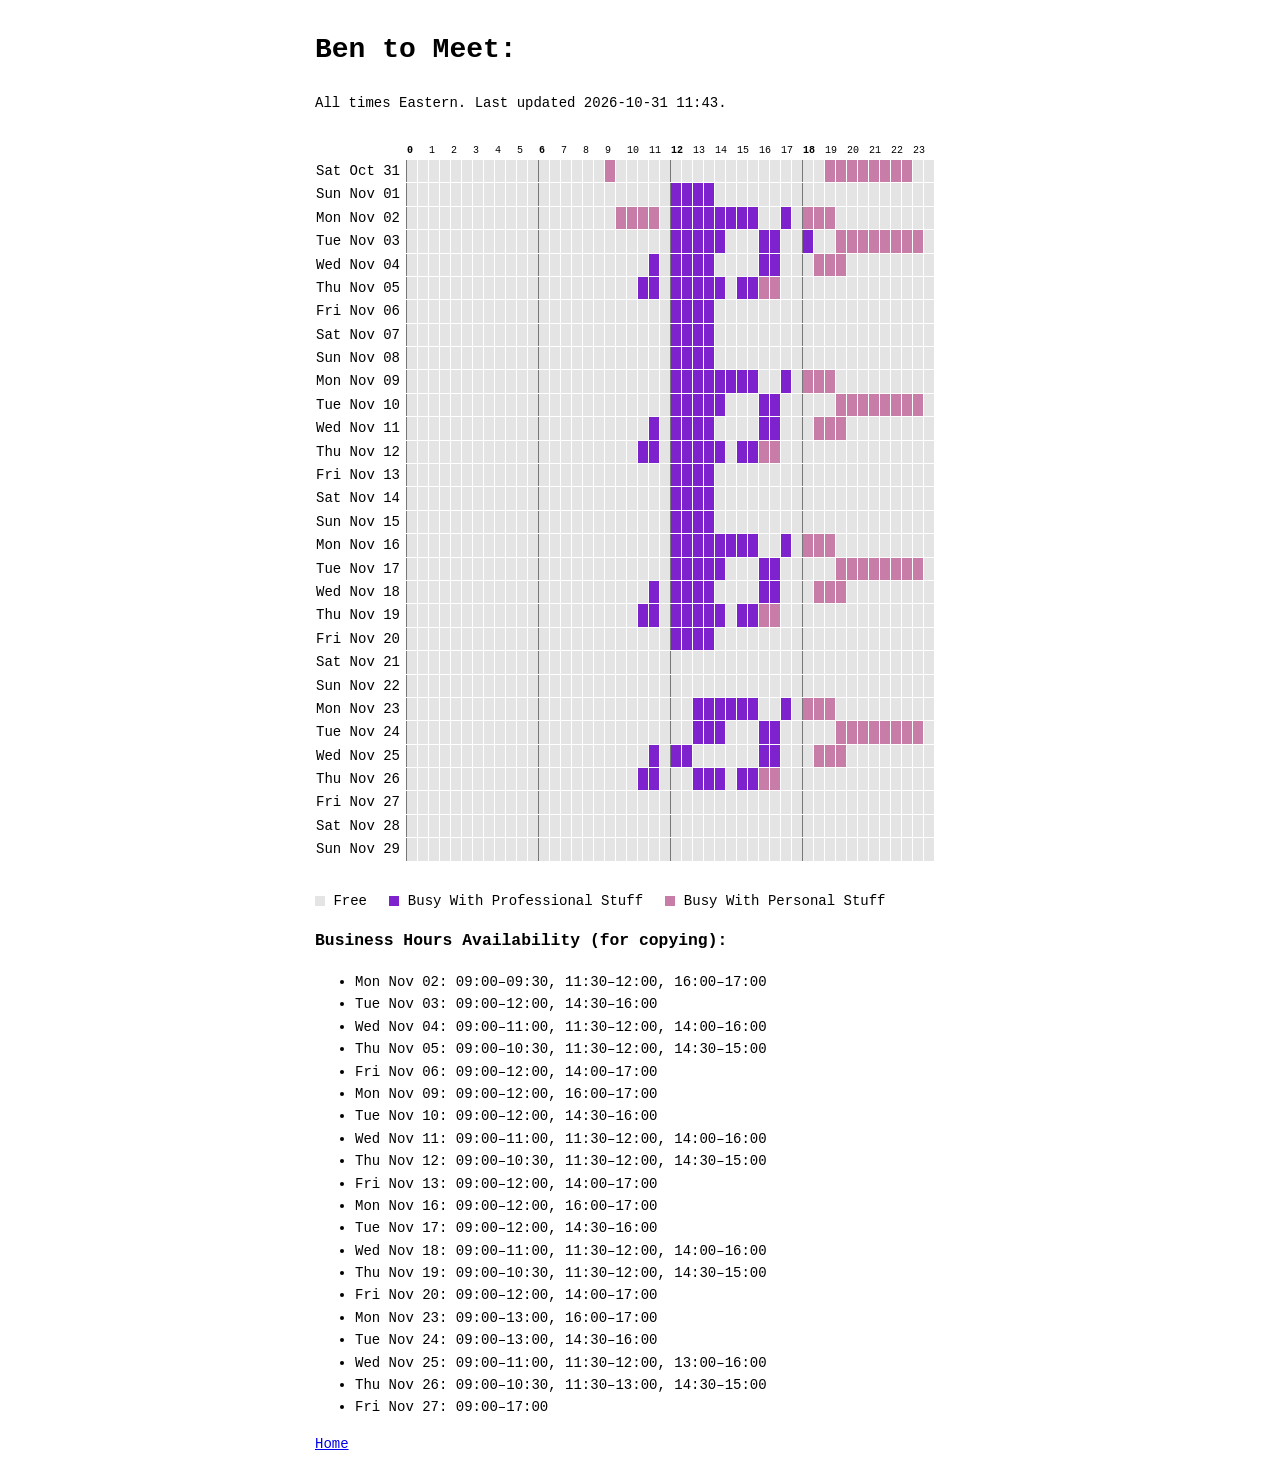
==== commit 7ab1ebb8: "Deploy beniaminogreen/new_website to beniaminogreen/new_website:gh-pages" ====
--- a/availability/index.html
+++ b/availability/index.html
@@ -1,7 +1,7 @@
 <!DOCTYPE html>
 <html lang="en"><head><meta charset="utf-8">
 <meta name="viewport" content="width=device-width, initial-scale=1">
-<title>Beniamino's Availability</title>
+<title>Ben to Meet</title>
 <link rel="stylesheet" href="/style.css">
 <style>
 .s{overflow-x:auto}
@@ -16,19 +16,12 @@
 .c0{background:#7E22CE}
 .c1{background:#C77DA8}
 </style></head><body>
-<h1>Beniamino's Availability:</h1>
-<p>All times Eastern. Last updated 2026-10-24 06:58.</p>
+<h1>Ben to Meet:</h1>
+<p>All times Eastern. Last updated 2026-10-31 11:43.</p>
 <div class="s"><table><thead><tr><th></th><th colspan="2">0</th><th colspan="2">1</th><th colspan="2">2</th><th colspan="2">3</th><th colspan="2">4</th><th colspan="2">5</th><th colspan="2">6</th><th colspan="2">7</th><th colspan="2">8</th><th colspan="2">9</th><th colspan="2">10</th><th colspan="2">11</th><th colspan="2">12</th><th colspan="2">13</th><th colspan="2">14</th><th colspan="2">15</th><th colspan="2">16</th><th colspan="2">17</th><th colspan="2">18</th><th colspan="2">19</th><th colspan="2">20</th><th colspan="2">21</th><th colspan="2">22</th><th colspan="2">23</th></tr></thead><tbody>
-<tr><th>Sat Oct 24</th><td class="c1" title="Sat Oct 24 00:00–00:30: Busy With Personal Stuff"></td><td class="c1" title="Sat Oct 24 00:30–01:00: Busy With Personal Stuff"></td><td class="c1" title="Sat Oct 24 01:00–01:30: Busy With Personal Stuff"></td><td class="c1" title="Sat Oct 24 01:30–02:00: Busy With Personal Stuff"></td><td class="c1" title="Sat Oct 24 02:00–02:30: Busy With Personal Stuff"></td><td class="c1" title="Sat Oct 24 02:30–03:00: Busy With Personal Stuff"></td><td class="c1" title="Sat Oct 24 03:00–03:30: Busy With Personal Stuff"></td><td class="c1" title="Sat Oct 24 03:30–04:00: Busy With Personal Stuff"></td><td class="c1" title="Sat Oct 24 04:00–04:30: Busy With Personal Stuff"></td><td class="c1" title="Sat Oct 24 04:30–05:00: Busy With Personal Stuff"></td><td class="c1" title="Sat Oct 24 05:00–05:30: Busy With Personal Stuff"></td><td class="c1" title="Sat Oct 24 05:30–06:00: Busy With Personal Stuff"></td><td class="c1" title="Sat Oct 24 06:00–06:30: Busy With Personal Stuff"></td><td class="c1" title="Sat Oct 24 06:30–07:00: Busy With Personal Stuff"></td><td class="c1" title="Sat Oct 24 07:00–07:30: Busy With Personal Stuff"></td><td class="c1" title="Sat Oct 24 07:30–08:00: Busy With Personal Stuff"></td><td class="c1" title="Sat Oct 24 08:00–08:30: Busy With Personal Stuff"></td><td class="c1" title="Sat Oct 24 08:30–09:00: Busy With Personal Stuff"></td><td class="c1" title="Sat Oct 24 09:00–09:30: Busy With Personal Stuff"></td><td class="c1" title="Sat Oct 24 09:30–10:00: Busy With Personal Stuff"></td><td class="c1" title="Sat Oct 24 10:00–10:30: Busy With Personal Stuff"></td><td class="c1" title="Sat Oct 24 10:30–11:00: Busy With Personal Stuff"></td><td class="c1" title="Sat Oct 24 11:00–11:30: Busy With Personal Stuff"></td><td class="c1" title="Sat Oct 24 11:30–12:00: Busy With Personal Stuff"></td><td class="c1" title="Sat Oct 24 12:00–12:30: Busy With Personal Stuff"></td><td class="c1" title="Sat Oct 24 12:30–13:00: Busy With Personal Stuff"></td><td class="c1" title="Sat Oct 24 13:00–13:30: Busy With Personal Stuff"></td><td class="c1" title="Sat Oct 24 13:30–14:00: Busy With Personal Stuff"></td><td class="c1" title="Sat Oct 24 14:00–14:30: Busy With Personal Stuff"></td><td class="c1" title="Sat Oct 24 14:30–15:00: Busy With Personal Stuff"></td><td class="c1" title="Sat Oct 24 15:00–15:30: Busy With Personal Stuff"></td><td class="c1" title="Sat Oct 24 15:30–16:00: Busy With Personal Stuff"></td><td class="c1" title="Sat Oct 24 16:00–16:30: Busy With Personal Stuff"></td><td class="c1" title="Sat Oct 24 16:30–17:00: Busy With Personal Stuff"></td><td class="c1" title="Sat Oct 24 17:00–17:30: Busy With Personal Stuff"></td><td class="c1" title="Sat Oct 24 17:30–18:00: Busy With Personal Stuff"></td><td class="c1" title="Sat Oct 24 18:00–18:30: Busy With Personal Stuff"></td><td class="c1" title="Sat Oct 24 18:30–19:00: Busy With Personal Stuff"></td><td class="c1" title="Sat Oct 24 19:00–19:30: Busy With Personal Stuff"></td><td class="c1" title="Sat Oct 24 19:30–20:00: Busy With Personal Stuff"></td><td class="c1" title="Sat Oct 24 20:00–20:30: Busy With Personal Stuff"></td><td class="c1" title="Sat Oct 24 20:30–21:00: Busy With Personal Stuff"></td><td class="c1" title="Sat Oct 24 21:00–21:30: Busy With Personal Stuff"></td><td class="c1" title="Sat Oct 24 21:30–22:00: Busy With Personal Stuff"></td><td class="c1" title="Sat Oct 24 22:00–22:30: Busy With Personal Stuff"></td><td class="c1" title="Sat Oct 24 22:30–23:00: Busy With Personal Stuff"></td><td class="c1" title="Sat Oct 24 23:00–23:30: Busy With Personal Stuff"></td><td class="c1" title="Sat Oct 24 23:30–24:00: Busy With Personal Stuff"></td></tr>
-<tr><th>Sun Oct 25</th><td class="c1" title="Sun Oct 25 00:00–00:30: Busy With Personal Stuff"></td><td class="c1" title="Sun Oct 25 00:30–01:00: Busy With Personal Stuff"></td><td class="c1" title="Sun Oct 25 01:00–01:30: Busy With Personal Stuff"></td><td class="c1" title="Sun Oct 25 01:30–02:00: Busy With Personal Stuff"></td><td class="c1" title="Sun Oct 25 02:00–02:30: Busy With Personal Stuff"></td><td class="c1" title="Sun Oct 25 02:30–03:00: Busy With Personal Stuff"></td><td class="c1" title="Sun Oct 25 03:00–03:30: Busy With Personal Stuff"></td><td class="c1" title="Sun Oct 25 03:30–04:00: Busy With Personal Stuff"></td><td class="c1" title="Sun Oct 25 04:00–04:30: Busy With Personal Stuff"></td><td class="c1" title="Sun Oct 25 04:30–05:00: Busy With Personal Stuff"></td><td class="c1" title="Sun Oct 25 05:00–05:30: Busy With Personal Stuff"></td><td class="c1" title="Sun Oct 25 05:30–06:00: Busy With Personal Stuff"></td><td class="c1" title="Sun Oct 25 06:00–06:30: Busy With Personal Stuff"></td><td class="c1" title="Sun Oct 25 06:30–07:00: Busy With Personal Stuff"></td><td class="c1" title="Sun Oct 25 07:00–07:30: Busy With Personal Stuff"></td><td class="c1" title="Sun Oct 25 07:30–08:00: Busy With Personal Stuff"></td><td class="c1" title="Sun Oct 25 08:00–08:30: Busy With Personal Stuff"></td><td class="c1" title="Sun Oct 25 08:30–09:00: Busy With Personal Stuff"></td><td class="c1" title="Sun Oct 25 09:00–09:30: Busy With Personal Stuff"></td><td class="c1" title="Sun Oct 25 09:30–10:00: Busy With Personal Stuff"></td><td class="c1" title="Sun Oct 25 10:00–10:30: Busy With Personal Stuff"></td><td class="c1" title="Sun Oct 25 10:30–11:00: Busy With Personal Stuff"></td><td class="c1" title="Sun Oct 25 11:00–11:30: Busy With Personal Stuff"></td><td class="c1" title="Sun Oct 25 11:30–12:00: Busy With Personal Stuff"></td><td class="c1" title="Sun Oct 25 12:00–12:30: Busy With Personal Stuff"></td><td class="c1" title="Sun Oct 25 12:30–13:00: Busy With Personal Stuff"></td><td class="c1" title="Sun Oct 25 13:00–13:30: Busy With Personal Stuff"></td><td class="c1" title="Sun Oct 25 13:30–14:00: Busy With Personal Stuff"></td><td class="c1" title="Sun Oct 25 14:00–14:30: Busy With Personal Stuff"></td><td class="c1" title="Sun Oct 25 14:30–15:00: Busy With Personal Stuff"></td><td class="c1" title="Sun Oct 25 15:00–15:30: Busy With Personal Stuff"></td><td class="c1" title="Sun Oct 25 15:30–16:00: Busy With Personal Stuff"></td><td class="c1" title="Sun Oct 25 16:00–16:30: Busy With Personal Stuff"></td><td class="c1" title="Sun Oct 25 16:30–17:00: Busy With Personal Stuff"></td><td class="c1" title="Sun Oct 25 17:00–17:30: Busy With Personal Stuff"></td><td class="c1" title="Sun Oct 25 17:30–18:00: Busy With Personal Stuff"></td><td class="c1" title="Sun Oct 25 18:00–18:30: Busy With Personal Stuff"></td><td class="c1" title="Sun Oct 25 18:30–19:00: Busy With Personal Stuff"></td><td class="c1" title="Sun Oct 25 19:00–19:30: Busy With Personal Stuff"></td><td class="c1" title="Sun Oct 25 19:30–20:00: Busy With Personal Stuff"></td><td class="c1" title="Sun Oct 25 20:00–20:30: Busy With Personal Stuff"></td><td class="c1" title="Sun Oct 25 20:30–21:00: Busy With Personal Stuff"></td><td class="c1" title="Sun Oct 25 21:00–21:30: Busy With Personal Stuff"></td><td class="c1" title="Sun Oct 25 21:30–22:00: Busy With Personal Stuff"></td><td title="Sun Oct 25 22:00–22:30: Free"></td><td title="Sun Oct 25 22:30–23:00: Free"></td><td title="Sun Oct 25 23:00–23:30: Free"></td><td title="Sun Oct 25 23:30–24:00: Free"></td></tr>
-<tr><th>Mon Oct 26</th><td title="Mon Oct 26 00:00–00:30: Free"></td><td title="Mon Oct 26 00:30–01:00: Free"></td><td title="Mon Oct 26 01:00–01:30: Free"></td><td title="Mon Oct 26 01:30–02:00: Free"></td><td title="Mon Oct 26 02:00–02:30: Free"></td><td title="Mon Oct 26 02:30–03:00: Free"></td><td title="Mon Oct 26 03:00–03:30: Free"></td><td title="Mon Oct 26 03:30–04:00: Free"></td><td title="Mon Oct 26 04:00–04:30: Free"></td><td title="Mon Oct 26 04:30–05:00: Free"></td><td title="Mon Oct 26 05:00–05:30: Free"></td><td title="Mon Oct 26 05:30–06:00: Free"></td><td title="Mon Oct 26 06:00–06:30: Free"></td><td title="Mon Oct 26 06:30–07:00: Free"></td><td title="Mon Oct 26 07:00–07:30: Free"></td><td title="Mon Oct 26 07:30–08:00: Free"></td><td title="Mon Oct 26 08:00–08:30: Free"></td><td title="Mon Oct 26 08:30–09:00: Free"></td><td title="Mon Oct 26 09:00–09:30: Free"></td><td title="Mon Oct 26 09:30–10:00: Free"></td><td title="Mon Oct 26 10:00–10:30: Free"></td><td title="Mon Oct 26 10:30–11:00: Free"></td><td title="Mon Oct 26 11:00–11:30: Free"></td><td title="Mon Oct 26 11:30–12:00: Free"></td><td class="c0" title="Mon Oct 26 12:00–12:30: Busy With Professional Stuff"></td><td class="c0" title="Mon Oct 26 12:30–13:00: Busy With Professional Stuff"></td><td class="c0" title="Mon Oct 26 13:00–13:30: Busy With Professional Stuff"></td><td class="c0" title="Mon Oct 26 13:30–14:00: Busy With Professional Stuff"></td><td class="c0" title="Mon Oct 26 14:00–14:30: Busy With Professional Stuff"></td><td class="c0" title="Mon Oct 26 14:30–15:00: Busy With Professional Stuff"></td><td class="c0" title="Mon Oct 26 15:00–15:30: Busy With Professional Stuff"></td><td class="c0" title="Mon Oct 26 15:30–16:00: Busy With Professional Stuff"></td><td title="Mon Oct 26 16:00–16:30: Free"></td><td title="Mon Oct 26 16:30–17:00: Free"></td><td class="c0" title="Mon Oct 26 17:00–17:30: Busy With Professional Stuff"></td><td title="Mon Oct 26 17:30–18:00: Free"></td><td class="c1" title="Mon Oct 26 18:00–18:30: Busy With Personal Stuff"></td><td class="c1" title="Mon Oct 26 18:30–19:00: Busy With Personal Stuff"></td><td class="c1" title="Mon Oct 26 19:00–19:30: Busy With Personal Stuff"></td><td title="Mon Oct 26 19:30–20:00: Free"></td><td title="Mon Oct 26 20:00–20:30: Free"></td><td title="Mon Oct 26 20:30–21:00: Free"></td><td title="Mon Oct 26 21:00–21:30: Free"></td><td title="Mon Oct 26 21:30–22:00: Free"></td><td title="Mon Oct 26 22:00–22:30: Free"></td><td title="Mon Oct 26 22:30–23:00: Free"></td><td title="Mon Oct 26 23:00–23:30: Free"></td><td title="Mon Oct 26 23:30–24:00: Free"></td></tr>
-<tr><th>Tue Oct 27</th><td title="Tue Oct 27 00:00–00:30: Free"></td><td title="Tue Oct 27 00:30–01:00: Free"></td><td title="Tue Oct 27 01:00–01:30: Free"></td><td title="Tue Oct 27 01:30–02:00: Free"></td><td title="Tue Oct 27 02:00–02:30: Free"></td><td title="Tue Oct 27 02:30–03:00: Free"></td><td title="Tue Oct 27 03:00–03:30: Free"></td><td title="Tue Oct 27 03:30–04:00: Free"></td><td title="Tue Oct 27 04:00–04:30: Free"></td><td title="Tue Oct 27 04:30–05:00: Free"></td><td title="Tue Oct 27 05:00–05:30: Free"></td><td title="Tue Oct 27 05:30–06:00: Free"></td><td title="Tue Oct 27 06:00–06:30: Free"></td><td title="Tue Oct 27 06:30–07:00: Free"></td><td title="Tue Oct 27 07:00–07:30: Free"></td><td title="Tue Oct 27 07:30–08:00: Free"></td><td title="Tue Oct 27 08:00–08:30: Free"></td><td title="Tue Oct 27 08:30–09:00: Free"></td><td title="Tue Oct 27 09:00–09:30: Free"></td><td title="Tue Oct 27 09:30–10:00: Free"></td><td title="Tue Oct 27 10:00–10:30: Free"></td><td title="Tue Oct 27 10:30–11:00: Free"></td><td title="Tue Oct 27 11:00–11:30: Free"></td><td title="Tue Oct 27 11:30–12:00: Free"></td><td class="c0" title="Tue Oct 27 12:00–12:30: Busy With Professional Stuff"></td><td class="c0" title="Tue Oct 27 12:30–13:00: Busy With Professional Stuff"></td><td class="c0" title="Tue Oct 27 13:00–13:30: Busy With Professional Stuff"></td><td class="c0" title="Tue Oct 27 13:30–14:00: Busy With Professional Stuff"></td><td class="c0" title="Tue Oct 27 14:00–14:30: Busy With Professional Stuff"></td><td title="Tue Oct 27 14:30–15:00: Free"></td><td title="Tue Oct 27 15:00–15:30: Free"></td><td title="Tue Oct 27 15:30–16:00: Free"></td><td class="c0" title="Tue Oct 27 16:00–16:30: Busy With Professional Stuff"></td><td class="c0" title="Tue Oct 27 16:30–17:00: Busy With Professional Stuff"></td><td title="Tue Oct 27 17:00–17:30: Free"></td><td title="Tue Oct 27 17:30–18:00: Free"></td><td title="Tue Oct 27 18:00–18:30: Free"></td><td title="Tue Oct 27 18:30–19:00: Free"></td><td title="Tue Oct 27 19:00–19:30: Free"></td><td class="c1" title="Tue Oct 27 19:30–20:00: Busy With Personal Stuff"></td><td class="c1" title="Tue Oct 27 20:00–20:30: Busy With Personal Stuff"></td><td class="c1" title="Tue Oct 27 20:30–21:00: Busy With Personal Stuff"></td><td class="c1" title="Tue Oct 27 21:00–21:30: Busy With Personal Stuff"></td><td class="c1" title="Tue Oct 27 21:30–22:00: Busy With Personal Stuff"></td><td class="c1" title="Tue Oct 27 22:00–22:30: Busy With Personal Stuff"></td><td class="c1" title="Tue Oct 27 22:30–23:00: Busy With Personal Stuff"></td><td class="c1" title="Tue Oct 27 23:00–23:30: Busy With Personal Stuff"></td><td title="Tue Oct 27 23:30–24:00: Free"></td></tr>
-<tr><th>Wed Oct 28</th><td title="Wed Oct 28 00:00–00:30: Free"></td><td title="Wed Oct 28 00:30–01:00: Free"></td><td title="Wed Oct 28 01:00–01:30: Free"></td><td title="Wed Oct 28 01:30–02:00: Free"></td><td title="Wed Oct 28 02:00–02:30: Free"></td><td title="Wed Oct 28 02:30–03:00: Free"></td><td title="Wed Oct 28 03:00–03:30: Free"></td><td title="Wed Oct 28 03:30–04:00: Free"></td><td title="Wed Oct 28 04:00–04:30: Free"></td><td title="Wed Oct 28 04:30–05:00: Free"></td><td title="Wed Oct 28 05:00–05:30: Free"></td><td title="Wed Oct 28 05:30–06:00: Free"></td><td title="Wed Oct 28 06:00–06:30: Free"></td><td title="Wed Oct 28 06:30–07:00: Free"></td><td title="Wed Oct 28 07:00–07:30: Free"></td><td title="Wed Oct 28 07:30–08:00: Free"></td><td title="Wed Oct 28 08:00–08:30: Free"></td><td title="Wed Oct 28 08:30–09:00: Free"></td><td title="Wed Oct 28 09:00–09:30: Free"></td><td title="Wed Oct 28 09:30–10:00: Free"></td><td title="Wed Oct 28 10:00–10:30: Free"></td><td title="Wed Oct 28 10:30–11:00: Free"></td><td class="c0" title="Wed Oct 28 11:00–11:30: Busy With Professional Stuff"></td><td title="Wed Oct 28 11:30–12:00: Free"></td><td class="c0" title="Wed Oct 28 12:00–12:30: Busy With Professional Stuff"></td><td class="c0" title="Wed Oct 28 12:30–13:00: Busy With Professional Stuff"></td><td class="c0" title="Wed Oct 28 13:00–13:30: Busy With Professional Stuff"></td><td class="c0" title="Wed Oct 28 13:30–14:00: Busy With Professional Stuff"></td><td title="Wed Oct 28 14:00–14:30: Free"></td><td title="Wed Oct 28 14:30–15:00: Free"></td><td title="Wed Oct 28 15:00–15:30: Free"></td><td title="Wed Oct 28 15:30–16:00: Free"></td><td class="c0" title="Wed Oct 28 16:00–16:30: Busy With Professional Stuff"></td><td class="c0" title="Wed Oct 28 16:30–17:00: Busy With Professional Stuff"></td><td title="Wed Oct 28 17:00–17:30: Free"></td><td title="Wed Oct 28 17:30–18:00: Free"></td><td title="Wed Oct 28 18:00–18:30: Free"></td><td class="c1" title="Wed Oct 28 18:30–19:00: Busy With Personal Stuff"></td><td class="c1" title="Wed Oct 28 19:00–19:30: Busy With Personal Stuff"></td><td class="c1" title="Wed Oct 28 19:30–20:00: Busy With Personal Stuff"></td><td title="Wed Oct 28 20:00–20:30: Free"></td><td title="Wed Oct 28 20:30–21:00: Free"></td><td title="Wed Oct 28 21:00–21:30: Free"></td><td title="Wed Oct 28 21:30–22:00: Free"></td><td title="Wed Oct 28 22:00–22:30: Free"></td><td title="Wed Oct 28 22:30–23:00: Free"></td><td title="Wed Oct 28 23:00–23:30: Free"></td><td title="Wed Oct 28 23:30–24:00: Free"></td></tr>
-<tr><th>Thu Oct 29</th><td title="Thu Oct 29 00:00–00:30: Free"></td><td title="Thu Oct 29 00:30–01:00: Free"></td><td title="Thu Oct 29 01:00–01:30: Free"></td><td title="Thu Oct 29 01:30–02:00: Free"></td><td title="Thu Oct 29 02:00–02:30: Free"></td><td title="Thu Oct 29 02:30–03:00: Free"></td><td title="Thu Oct 29 03:00–03:30: Free"></td><td title="Thu Oct 29 03:30–04:00: Free"></td><td title="Thu Oct 29 04:00–04:30: Free"></td><td title="Thu Oct 29 04:30–05:00: Free"></td><td title="Thu Oct 29 05:00–05:30: Free"></td><td title="Thu Oct 29 05:30–06:00: Free"></td><td title="Thu Oct 29 06:00–06:30: Free"></td><td title="Thu Oct 29 06:30–07:00: Free"></td><td title="Thu Oct 29 07:00–07:30: Free"></td><td title="Thu Oct 29 07:30–08:00: Free"></td><td title="Thu Oct 29 08:00–08:30: Free"></td><td title="Thu Oct 29 08:30–09:00: Free"></td><td title="Thu Oct 29 09:00–09:30: Free"></td><td title="Thu Oct 29 09:30–10:00: Free"></td><td title="Thu Oct 29 10:00–10:30: Free"></td><td class="c0" title="Thu Oct 29 10:30–11:00: Busy With Professional Stuff"></td><td class="c0" title="Thu Oct 29 11:00–11:30: Busy With Professional Stuff"></td><td title="Thu Oct 29 11:30–12:00: Free"></td><td class="c0" title="Thu Oct 29 12:00–12:30: Busy With Professional Stuff"></td><td class="c0" title="Thu Oct 29 12:30–13:00: Busy With Professional Stuff"></td><td class="c0" title="Thu Oct 29 13:00–13:30: Busy With Professional Stuff"></td><td class="c0" title="Thu Oct 29 13:30–14:00: Busy With Professional Stuff"></td><td class="c0" title="Thu Oct 29 14:00–14:30: Busy With Professional Stuff"></td><td title="Thu Oct 29 14:30–15:00: Free"></td><td class="c0" title="Thu Oct 29 15:00–15:30: Busy With Professional Stuff"></td><td class="c0" title="Thu Oct 29 15:30–16:00: Busy With Professional Stuff"></td><td class="c1" title="Thu Oct 29 16:00–16:30: Busy With Personal Stuff"></td><td class="c1" title="Thu Oct 29 16:30–17:00: Busy With Personal Stuff"></td><td title="Thu Oct 29 17:00–17:30: Free"></td><td title="Thu Oct 29 17:30–18:00: Free"></td><td title="Thu Oct 29 18:00–18:30: Free"></td><td title="Thu Oct 29 18:30–19:00: Free"></td><td title="Thu Oct 29 19:00–19:30: Free"></td><td title="Thu Oct 29 19:30–20:00: Free"></td><td title="Thu Oct 29 20:00–20:30: Free"></td><td title="Thu Oct 29 20:30–21:00: Free"></td><td title="Thu Oct 29 21:00–21:30: Free"></td><td title="Thu Oct 29 21:30–22:00: Free"></td><td title="Thu Oct 29 22:00–22:30: Free"></td><td title="Thu Oct 29 22:30–23:00: Free"></td><td title="Thu Oct 29 23:00–23:30: Free"></td><td title="Thu Oct 29 23:30–24:00: Free"></td></tr>
-<tr><th>Fri Oct 30</th><td title="Fri Oct 30 00:00–00:30: Free"></td><td title="Fri Oct 30 00:30–01:00: Free"></td><td title="Fri Oct 30 01:00–01:30: Free"></td><td title="Fri Oct 30 01:30–02:00: Free"></td><td title="Fri Oct 30 02:00–02:30: Free"></td><td title="Fri Oct 30 02:30–03:00: Free"></td><td title="Fri Oct 30 03:00–03:30: Free"></td><td title="Fri Oct 30 03:30–04:00: Free"></td><td title="Fri Oct 30 04:00–04:30: Free"></td><td title="Fri Oct 30 04:30–05:00: Free"></td><td title="Fri Oct 30 05:00–05:30: Free"></td><td title="Fri Oct 30 05:30–06:00: Free"></td><td title="Fri Oct 30 06:00–06:30: Free"></td><td title="Fri Oct 30 06:30–07:00: Free"></td><td title="Fri Oct 30 07:00–07:30: Free"></td><td title="Fri Oct 30 07:30–08:00: Free"></td><td title="Fri Oct 30 08:00–08:30: Free"></td><td title="Fri Oct 30 08:30–09:00: Free"></td><td title="Fri Oct 30 09:00–09:30: Free"></td><td title="Fri Oct 30 09:30–10:00: Free"></td><td title="Fri Oct 30 10:00–10:30: Free"></td><td title="Fri Oct 30 10:30–11:00: Free"></td><td title="Fri Oct 30 11:00–11:30: Free"></td><td title="Fri Oct 30 11:30–12:00: Free"></td><td class="c0" title="Fri Oct 30 12:00–12:30: Busy With Professional Stuff"></td><td class="c0" title="Fri Oct 30 12:30–13:00: Busy With Professional Stuff"></td><td class="c0" title="Fri Oct 30 13:00–13:30: Busy With Professional Stuff"></td><td class="c0" title="Fri Oct 30 13:30–14:00: Busy With Professional Stuff"></td><td title="Fri Oct 30 14:00–14:30: Free"></td><td title="Fri Oct 30 14:30–15:00: Free"></td><td title="Fri Oct 30 15:00–15:30: Free"></td><td title="Fri Oct 30 15:30–16:00: Free"></td><td title="Fri Oct 30 16:00–16:30: Free"></td><td title="Fri Oct 30 16:30–17:00: Free"></td><td title="Fri Oct 30 17:00–17:30: Free"></td><td title="Fri Oct 30 17:30–18:00: Free"></td><td title="Fri Oct 30 18:00–18:30: Free"></td><td title="Fri Oct 30 18:30–19:00: Free"></td><td class="c1" title="Fri Oct 30 19:00–19:30: Busy With Personal Stuff"></td><td class="c1" title="Fri Oct 30 19:30–20:00: Busy With Personal Stuff"></td><td class="c1" title="Fri Oct 30 20:00–20:30: Busy With Personal Stuff"></td><td class="c1" title="Fri Oct 30 20:30–21:00: Busy With Personal Stuff"></td><td class="c1" title="Fri Oct 30 21:00–21:30: Busy With Personal Stuff"></td><td class="c1" title="Fri Oct 30 21:30–22:00: Busy With Personal Stuff"></td><td title="Fri Oct 30 22:00–22:30: Free"></td><td title="Fri Oct 30 22:30–23:00: Free"></td><td title="Fri Oct 30 23:00–23:30: Free"></td><td title="Fri Oct 30 23:30–24:00: Free"></td></tr>
-<tr><th>Sat Oct 31</th><td title="Sat Oct 31 00:00–00:30: Free"></td><td title="Sat Oct 31 00:30–01:00: Free"></td><td title="Sat Oct 31 01:00–01:30: Free"></td><td title="Sat Oct 31 01:30–02:00: Free"></td><td title="Sat Oct 31 02:00–02:30: Free"></td><td title="Sat Oct 31 02:30–03:00: Free"></td><td title="Sat Oct 31 03:00–03:30: Free"></td><td title="Sat Oct 31 03:30–04:00: Free"></td><td title="Sat Oct 31 04:00–04:30: Free"></td><td title="Sat Oct 31 04:30–05:00: Free"></td><td title="Sat Oct 31 05:00–05:30: Free"></td><td title="Sat Oct 31 05:30–06:00: Free"></td><td title="Sat Oct 31 06:00–06:30: Free"></td><td title="Sat Oct 31 06:30–07:00: Free"></td><td title="Sat Oct 31 07:00–07:30: Free"></td><td title="Sat Oct 31 07:30–08:00: Free"></td><td title="Sat Oct 31 08:00–08:30: Free"></td><td title="Sat Oct 31 08:30–09:00: Free"></td><td title="Sat Oct 31 09:00–09:30: Free"></td><td title="Sat Oct 31 09:30–10:00: Free"></td><td title="Sat Oct 31 10:00–10:30: Free"></td><td title="Sat Oct 31 10:30–11:00: Free"></td><td title="Sat Oct 31 11:00–11:30: Free"></td><td title="Sat Oct 31 11:30–12:00: Free"></td><td title="Sat Oct 31 12:00–12:30: Free"></td><td title="Sat Oct 31 12:30–13:00: Free"></td><td title="Sat Oct 31 13:00–13:30: Free"></td><td title="Sat Oct 31 13:30–14:00: Free"></td><td title="Sat Oct 31 14:00–14:30: Free"></td><td title="Sat Oct 31 14:30–15:00: Free"></td><td title="Sat Oct 31 15:00–15:30: Free"></td><td title="Sat Oct 31 15:30–16:00: Free"></td><td title="Sat Oct 31 16:00–16:30: Free"></td><td title="Sat Oct 31 16:30–17:00: Free"></td><td title="Sat Oct 31 17:00–17:30: Free"></td><td title="Sat Oct 31 17:30–18:00: Free"></td><td title="Sat Oct 31 18:00–18:30: Free"></td><td title="Sat Oct 31 18:30–19:00: Free"></td><td class="c1" title="Sat Oct 31 19:00–19:30: Busy With Personal Stuff"></td><td class="c1" title="Sat Oct 31 19:30–20:00: Busy With Personal Stuff"></td><td class="c1" title="Sat Oct 31 20:00–20:30: Busy With Personal Stuff"></td><td class="c1" title="Sat Oct 31 20:30–21:00: Busy With Personal Stuff"></td><td class="c1" title="Sat Oct 31 21:00–21:30: Busy With Personal Stuff"></td><td class="c1" title="Sat Oct 31 21:30–22:00: Busy With Personal Stuff"></td><td class="c1" title="Sat Oct 31 22:00–22:30: Busy With Personal Stuff"></td><td class="c1" title="Sat Oct 31 22:30–23:00: Busy With Personal Stuff"></td><td title="Sat Oct 31 23:00–23:30: Free"></td><td title="Sat Oct 31 23:30–24:00: Free"></td></tr>
+<tr><th>Sat Oct 31</th><td title="Sat Oct 31 00:00–00:30: Free"></td><td title="Sat Oct 31 00:30–01:00: Free"></td><td title="Sat Oct 31 01:00–01:30: Free"></td><td title="Sat Oct 31 01:30–02:00: Free"></td><td title="Sat Oct 31 02:00–02:30: Free"></td><td title="Sat Oct 31 02:30–03:00: Free"></td><td title="Sat Oct 31 03:00–03:30: Free"></td><td title="Sat Oct 31 03:30–04:00: Free"></td><td title="Sat Oct 31 04:00–04:30: Free"></td><td title="Sat Oct 31 04:30–05:00: Free"></td><td title="Sat Oct 31 05:00–05:30: Free"></td><td title="Sat Oct 31 05:30–06:00: Free"></td><td title="Sat Oct 31 06:00–06:30: Free"></td><td title="Sat Oct 31 06:30–07:00: Free"></td><td title="Sat Oct 31 07:00–07:30: Free"></td><td title="Sat Oct 31 07:30–08:00: Free"></td><td title="Sat Oct 31 08:00–08:30: Free"></td><td title="Sat Oct 31 08:30–09:00: Free"></td><td class="c1" title="Sat Oct 31 09:00–09:30: Busy With Personal Stuff"></td><td title="Sat Oct 31 09:30–10:00: Free"></td><td title="Sat Oct 31 10:00–10:30: Free"></td><td title="Sat Oct 31 10:30–11:00: Free"></td><td title="Sat Oct 31 11:00–11:30: Free"></td><td title="Sat Oct 31 11:30–12:00: Free"></td><td title="Sat Oct 31 12:00–12:30: Free"></td><td title="Sat Oct 31 12:30–13:00: Free"></td><td title="Sat Oct 31 13:00–13:30: Free"></td><td title="Sat Oct 31 13:30–14:00: Free"></td><td title="Sat Oct 31 14:00–14:30: Free"></td><td title="Sat Oct 31 14:30–15:00: Free"></td><td title="Sat Oct 31 15:00–15:30: Free"></td><td title="Sat Oct 31 15:30–16:00: Free"></td><td title="Sat Oct 31 16:00–16:30: Free"></td><td title="Sat Oct 31 16:30–17:00: Free"></td><td title="Sat Oct 31 17:00–17:30: Free"></td><td title="Sat Oct 31 17:30–18:00: Free"></td><td title="Sat Oct 31 18:00–18:30: Free"></td><td title="Sat Oct 31 18:30–19:00: Free"></td><td class="c1" title="Sat Oct 31 19:00–19:30: Busy With Personal Stuff"></td><td class="c1" title="Sat Oct 31 19:30–20:00: Busy With Personal Stuff"></td><td class="c1" title="Sat Oct 31 20:00–20:30: Busy With Personal Stuff"></td><td class="c1" title="Sat Oct 31 20:30–21:00: Busy With Personal Stuff"></td><td class="c1" title="Sat Oct 31 21:00–21:30: Busy With Personal Stuff"></td><td class="c1" title="Sat Oct 31 21:30–22:00: Busy With Personal Stuff"></td><td class="c1" title="Sat Oct 31 22:00–22:30: Busy With Personal Stuff"></td><td class="c1" title="Sat Oct 31 22:30–23:00: Busy With Personal Stuff"></td><td title="Sat Oct 31 23:00–23:30: Free"></td><td title="Sat Oct 31 23:30–24:00: Free"></td></tr>
 <tr><th>Sun Nov 01</th><td title="Sun Nov 01 00:00–00:30: Free"></td><td title="Sun Nov 01 00:30–01:00: Free"></td><td title="Sun Nov 01 01:00–01:30: Free"></td><td title="Sun Nov 01 01:30–02:00: Free"></td><td title="Sun Nov 01 02:00–02:30: Free"></td><td title="Sun Nov 01 02:30–03:00: Free"></td><td title="Sun Nov 01 03:00–03:30: Free"></td><td title="Sun Nov 01 03:30–04:00: Free"></td><td title="Sun Nov 01 04:00–04:30: Free"></td><td title="Sun Nov 01 04:30–05:00: Free"></td><td title="Sun Nov 01 05:00–05:30: Free"></td><td title="Sun Nov 01 05:30–06:00: Free"></td><td title="Sun Nov 01 06:00–06:30: Free"></td><td title="Sun Nov 01 06:30–07:00: Free"></td><td title="Sun Nov 01 07:00–07:30: Free"></td><td title="Sun Nov 01 07:30–08:00: Free"></td><td title="Sun Nov 01 08:00–08:30: Free"></td><td title="Sun Nov 01 08:30–09:00: Free"></td><td title="Sun Nov 01 09:00–09:30: Free"></td><td title="Sun Nov 01 09:30–10:00: Free"></td><td title="Sun Nov 01 10:00–10:30: Free"></td><td title="Sun Nov 01 10:30–11:00: Free"></td><td title="Sun Nov 01 11:00–11:30: Free"></td><td title="Sun Nov 01 11:30–12:00: Free"></td><td class="c0" title="Sun Nov 01 12:00–12:30: Busy With Professional Stuff"></td><td class="c0" title="Sun Nov 01 12:30–13:00: Busy With Professional Stuff"></td><td class="c0" title="Sun Nov 01 13:00–13:30: Busy With Professional Stuff"></td><td class="c0" title="Sun Nov 01 13:30–14:00: Busy With Professional Stuff"></td><td title="Sun Nov 01 14:00–14:30: Free"></td><td title="Sun Nov 01 14:30–15:00: Free"></td><td title="Sun Nov 01 15:00–15:30: Free"></td><td title="Sun Nov 01 15:30–16:00: Free"></td><td title="Sun Nov 01 16:00–16:30: Free"></td><td title="Sun Nov 01 16:30–17:00: Free"></td><td title="Sun Nov 01 17:00–17:30: Free"></td><td title="Sun Nov 01 17:30–18:00: Free"></td><td title="Sun Nov 01 18:00–18:30: Free"></td><td title="Sun Nov 01 18:30–19:00: Free"></td><td title="Sun Nov 01 19:00–19:30: Free"></td><td title="Sun Nov 01 19:30–20:00: Free"></td><td title="Sun Nov 01 20:00–20:30: Free"></td><td title="Sun Nov 01 20:30–21:00: Free"></td><td title="Sun Nov 01 21:00–21:30: Free"></td><td title="Sun Nov 01 21:30–22:00: Free"></td><td title="Sun Nov 01 22:00–22:30: Free"></td><td title="Sun Nov 01 22:30–23:00: Free"></td><td title="Sun Nov 01 23:00–23:30: Free"></td><td title="Sun Nov 01 23:30–24:00: Free"></td></tr>
-<tr><th>Mon Nov 02</th><td title="Mon Nov 02 00:00–00:30: Free"></td><td title="Mon Nov 02 00:30–01:00: Free"></td><td title="Mon Nov 02 01:00–01:30: Free"></td><td title="Mon Nov 02 01:30–02:00: Free"></td><td title="Mon Nov 02 02:00–02:30: Free"></td><td title="Mon Nov 02 02:30–03:00: Free"></td><td title="Mon Nov 02 03:00–03:30: Free"></td><td title="Mon Nov 02 03:30–04:00: Free"></td><td title="Mon Nov 02 04:00–04:30: Free"></td><td title="Mon Nov 02 04:30–05:00: Free"></td><td title="Mon Nov 02 05:00–05:30: Free"></td><td title="Mon Nov 02 05:30–06:00: Free"></td><td title="Mon Nov 02 06:00–06:30: Free"></td><td title="Mon Nov 02 06:30–07:00: Free"></td><td title="Mon Nov 02 07:00–07:30: Free"></td><td title="Mon Nov 02 07:30–08:00: Free"></td><td title="Mon Nov 02 08:00–08:30: Free"></td><td title="Mon Nov 02 08:30–09:00: Free"></td><td title="Mon Nov 02 09:00–09:30: Free"></td><td title="Mon Nov 02 09:30–10:00: Free"></td><td title="Mon Nov 02 10:00–10:30: Free"></td><td title="Mon Nov 02 10:30–11:00: Free"></td><td title="Mon Nov 02 11:00–11:30: Free"></td><td title="Mon Nov 02 11:30–12:00: Free"></td><td class="c0" title="Mon Nov 02 12:00–12:30: Busy With Professional Stuff"></td><td class="c0" title="Mon Nov 02 12:30–13:00: Busy With Professional Stuff"></td><td class="c0" title="Mon Nov 02 13:00–13:30: Busy With Professional Stuff"></td><td class="c0" title="Mon Nov 02 13:30–14:00: Busy With Professional Stuff"></td><td class="c0" title="Mon Nov 02 14:00–14:30: Busy With Professional Stuff"></td><td class="c0" title="Mon Nov 02 14:30–15:00: Busy With Professional Stuff"></td><td class="c0" title="Mon Nov 02 15:00–15:30: Busy With Professional Stuff"></td><td class="c0" title="Mon Nov 02 15:30–16:00: Busy With Professional Stuff"></td><td title="Mon Nov 02 16:00–16:30: Free"></td><td title="Mon Nov 02 16:30–17:00: Free"></td><td class="c0" title="Mon Nov 02 17:00–17:30: Busy With Professional Stuff"></td><td title="Mon Nov 02 17:30–18:00: Free"></td><td class="c1" title="Mon Nov 02 18:00–18:30: Busy With Personal Stuff"></td><td class="c1" title="Mon Nov 02 18:30–19:00: Busy With Personal Stuff"></td><td class="c1" title="Mon Nov 02 19:00–19:30: Busy With Personal Stuff"></td><td title="Mon Nov 02 19:30–20:00: Free"></td><td title="Mon Nov 02 20:00–20:30: Free"></td><td title="Mon Nov 02 20:30–21:00: Free"></td><td title="Mon Nov 02 21:00–21:30: Free"></td><td title="Mon Nov 02 21:30–22:00: Free"></td><td title="Mon Nov 02 22:00–22:30: Free"></td><td title="Mon Nov 02 22:30–23:00: Free"></td><td title="Mon Nov 02 23:00–23:30: Free"></td><td title="Mon Nov 02 23:30–24:00: Free"></td></tr>
+<tr><th>Mon Nov 02</th><td title="Mon Nov 02 00:00–00:30: Free"></td><td title="Mon Nov 02 00:30–01:00: Free"></td><td title="Mon Nov 02 01:00–01:30: Free"></td><td title="Mon Nov 02 01:30–02:00: Free"></td><td title="Mon Nov 02 02:00–02:30: Free"></td><td title="Mon Nov 02 02:30–03:00: Free"></td><td title="Mon Nov 02 03:00–03:30: Free"></td><td title="Mon Nov 02 03:30–04:00: Free"></td><td title="Mon Nov 02 04:00–04:30: Free"></td><td title="Mon Nov 02 04:30–05:00: Free"></td><td title="Mon Nov 02 05:00–05:30: Free"></td><td title="Mon Nov 02 05:30–06:00: Free"></td><td title="Mon Nov 02 06:00–06:30: Free"></td><td title="Mon Nov 02 06:30–07:00: Free"></td><td title="Mon Nov 02 07:00–07:30: Free"></td><td title="Mon Nov 02 07:30–08:00: Free"></td><td title="Mon Nov 02 08:00–08:30: Free"></td><td title="Mon Nov 02 08:30–09:00: Free"></td><td title="Mon Nov 02 09:00–09:30: Free"></td><td class="c1" title="Mon Nov 02 09:30–10:00: Busy With Personal Stuff"></td><td class="c1" title="Mon Nov 02 10:00–10:30: Busy With Personal Stuff"></td><td class="c1" title="Mon Nov 02 10:30–11:00: Busy With Personal Stuff"></td><td class="c1" title="Mon Nov 02 11:00–11:30: Busy With Personal Stuff"></td><td title="Mon Nov 02 11:30–12:00: Free"></td><td class="c0" title="Mon Nov 02 12:00–12:30: Busy With Professional Stuff"></td><td class="c0" title="Mon Nov 02 12:30–13:00: Busy With Professional Stuff"></td><td class="c0" title="Mon Nov 02 13:00–13:30: Busy With Professional Stuff"></td><td class="c0" title="Mon Nov 02 13:30–14:00: Busy With Professional Stuff"></td><td class="c0" title="Mon Nov 02 14:00–14:30: Busy With Professional Stuff"></td><td class="c0" title="Mon Nov 02 14:30–15:00: Busy With Professional Stuff"></td><td class="c0" title="Mon Nov 02 15:00–15:30: Busy With Professional Stuff"></td><td class="c0" title="Mon Nov 02 15:30–16:00: Busy With Professional Stuff"></td><td title="Mon Nov 02 16:00–16:30: Free"></td><td title="Mon Nov 02 16:30–17:00: Free"></td><td class="c0" title="Mon Nov 02 17:00–17:30: Busy With Professional Stuff"></td><td title="Mon Nov 02 17:30–18:00: Free"></td><td class="c1" title="Mon Nov 02 18:00–18:30: Busy With Personal Stuff"></td><td class="c1" title="Mon Nov 02 18:30–19:00: Busy With Personal Stuff"></td><td class="c1" title="Mon Nov 02 19:00–19:30: Busy With Personal Stuff"></td><td title="Mon Nov 02 19:30–20:00: Free"></td><td title="Mon Nov 02 20:00–20:30: Free"></td><td title="Mon Nov 02 20:30–21:00: Free"></td><td title="Mon Nov 02 21:00–21:30: Free"></td><td title="Mon Nov 02 21:30–22:00: Free"></td><td title="Mon Nov 02 22:00–22:30: Free"></td><td title="Mon Nov 02 22:30–23:00: Free"></td><td title="Mon Nov 02 23:00–23:30: Free"></td><td title="Mon Nov 02 23:30–24:00: Free"></td></tr>
 <tr><th>Tue Nov 03</th><td title="Tue Nov 03 00:00–00:30: Free"></td><td title="Tue Nov 03 00:30–01:00: Free"></td><td title="Tue Nov 03 01:00–01:30: Free"></td><td title="Tue Nov 03 01:30–02:00: Free"></td><td title="Tue Nov 03 02:00–02:30: Free"></td><td title="Tue Nov 03 02:30–03:00: Free"></td><td title="Tue Nov 03 03:00–03:30: Free"></td><td title="Tue Nov 03 03:30–04:00: Free"></td><td title="Tue Nov 03 04:00–04:30: Free"></td><td title="Tue Nov 03 04:30–05:00: Free"></td><td title="Tue Nov 03 05:00–05:30: Free"></td><td title="Tue Nov 03 05:30–06:00: Free"></td><td title="Tue Nov 03 06:00–06:30: Free"></td><td title="Tue Nov 03 06:30–07:00: Free"></td><td title="Tue Nov 03 07:00–07:30: Free"></td><td title="Tue Nov 03 07:30–08:00: Free"></td><td title="Tue Nov 03 08:00–08:30: Free"></td><td title="Tue Nov 03 08:30–09:00: Free"></td><td title="Tue Nov 03 09:00–09:30: Free"></td><td title="Tue Nov 03 09:30–10:00: Free"></td><td title="Tue Nov 03 10:00–10:30: Free"></td><td title="Tue Nov 03 10:30–11:00: Free"></td><td title="Tue Nov 03 11:00–11:30: Free"></td><td title="Tue Nov 03 11:30–12:00: Free"></td><td class="c0" title="Tue Nov 03 12:00–12:30: Busy With Professional Stuff"></td><td class="c0" title="Tue Nov 03 12:30–13:00: Busy With Professional Stuff"></td><td class="c0" title="Tue Nov 03 13:00–13:30: Busy With Professional Stuff"></td><td class="c0" title="Tue Nov 03 13:30–14:00: Busy With Professional Stuff"></td><td class="c0" title="Tue Nov 03 14:00–14:30: Busy With Professional Stuff"></td><td title="Tue Nov 03 14:30–15:00: Free"></td><td title="Tue Nov 03 15:00–15:30: Free"></td><td title="Tue Nov 03 15:30–16:00: Free"></td><td class="c0" title="Tue Nov 03 16:00–16:30: Busy With Professional Stuff"></td><td class="c0" title="Tue Nov 03 16:30–17:00: Busy With Professional Stuff"></td><td title="Tue Nov 03 17:00–17:30: Free"></td><td title="Tue Nov 03 17:30–18:00: Free"></td><td class="c0" title="Tue Nov 03 18:00–18:30: Busy With Professional Stuff"></td><td title="Tue Nov 03 18:30–19:00: Free"></td><td title="Tue Nov 03 19:00–19:30: Free"></td><td class="c1" title="Tue Nov 03 19:30–20:00: Busy With Personal Stuff"></td><td class="c1" title="Tue Nov 03 20:00–20:30: Busy With Personal Stuff"></td><td class="c1" title="Tue Nov 03 20:30–21:00: Busy With Personal Stuff"></td><td class="c1" title="Tue Nov 03 21:00–21:30: Busy With Personal Stuff"></td><td class="c1" title="Tue Nov 03 21:30–22:00: Busy With Personal Stuff"></td><td class="c1" title="Tue Nov 03 22:00–22:30: Busy With Personal Stuff"></td><td class="c1" title="Tue Nov 03 22:30–23:00: Busy With Personal Stuff"></td><td class="c1" title="Tue Nov 03 23:00–23:30: Busy With Personal Stuff"></td><td title="Tue Nov 03 23:30–24:00: Free"></td></tr>
 <tr><th>Wed Nov 04</th><td title="Wed Nov 04 00:00–00:30: Free"></td><td title="Wed Nov 04 00:30–01:00: Free"></td><td title="Wed Nov 04 01:00–01:30: Free"></td><td title="Wed Nov 04 01:30–02:00: Free"></td><td title="Wed Nov 04 02:00–02:30: Free"></td><td title="Wed Nov 04 02:30–03:00: Free"></td><td title="Wed Nov 04 03:00–03:30: Free"></td><td title="Wed Nov 04 03:30–04:00: Free"></td><td title="Wed Nov 04 04:00–04:30: Free"></td><td title="Wed Nov 04 04:30–05:00: Free"></td><td title="Wed Nov 04 05:00–05:30: Free"></td><td title="Wed Nov 04 05:30–06:00: Free"></td><td title="Wed Nov 04 06:00–06:30: Free"></td><td title="Wed Nov 04 06:30–07:00: Free"></td><td title="Wed Nov 04 07:00–07:30: Free"></td><td title="Wed Nov 04 07:30–08:00: Free"></td><td title="Wed Nov 04 08:00–08:30: Free"></td><td title="Wed Nov 04 08:30–09:00: Free"></td><td title="Wed Nov 04 09:00–09:30: Free"></td><td title="Wed Nov 04 09:30–10:00: Free"></td><td title="Wed Nov 04 10:00–10:30: Free"></td><td title="Wed Nov 04 10:30–11:00: Free"></td><td class="c0" title="Wed Nov 04 11:00–11:30: Busy With Professional Stuff"></td><td title="Wed Nov 04 11:30–12:00: Free"></td><td class="c0" title="Wed Nov 04 12:00–12:30: Busy With Professional Stuff"></td><td class="c0" title="Wed Nov 04 12:30–13:00: Busy With Professional Stuff"></td><td class="c0" title="Wed Nov 04 13:00–13:30: Busy With Professional Stuff"></td><td class="c0" title="Wed Nov 04 13:30–14:00: Busy With Professional Stuff"></td><td title="Wed Nov 04 14:00–14:30: Free"></td><td title="Wed Nov 04 14:30–15:00: Free"></td><td title="Wed Nov 04 15:00–15:30: Free"></td><td title="Wed Nov 04 15:30–16:00: Free"></td><td class="c0" title="Wed Nov 04 16:00–16:30: Busy With Professional Stuff"></td><td class="c0" title="Wed Nov 04 16:30–17:00: Busy With Professional Stuff"></td><td title="Wed Nov 04 17:00–17:30: Free"></td><td title="Wed Nov 04 17:30–18:00: Free"></td><td title="Wed Nov 04 18:00–18:30: Free"></td><td class="c1" title="Wed Nov 04 18:30–19:00: Busy With Personal Stuff"></td><td class="c1" title="Wed Nov 04 19:00–19:30: Busy With Personal Stuff"></td><td class="c1" title="Wed Nov 04 19:30–20:00: Busy With Personal Stuff"></td><td title="Wed Nov 04 20:00–20:30: Free"></td><td title="Wed Nov 04 20:30–21:00: Free"></td><td title="Wed Nov 04 21:00–21:30: Free"></td><td title="Wed Nov 04 21:30–22:00: Free"></td><td title="Wed Nov 04 22:00–22:30: Free"></td><td title="Wed Nov 04 22:30–23:00: Free"></td><td title="Wed Nov 04 23:00–23:30: Free"></td><td title="Wed Nov 04 23:30–24:00: Free"></td></tr>
 <tr><th>Thu Nov 05</th><td title="Thu Nov 05 00:00–00:30: Free"></td><td title="Thu Nov 05 00:30–01:00: Free"></td><td title="Thu Nov 05 01:00–01:30: Free"></td><td title="Thu Nov 05 01:30–02:00: Free"></td><td title="Thu Nov 05 02:00–02:30: Free"></td><td title="Thu Nov 05 02:30–03:00: Free"></td><td title="Thu Nov 05 03:00–03:30: Free"></td><td title="Thu Nov 05 03:30–04:00: Free"></td><td title="Thu Nov 05 04:00–04:30: Free"></td><td title="Thu Nov 05 04:30–05:00: Free"></td><td title="Thu Nov 05 05:00–05:30: Free"></td><td title="Thu Nov 05 05:30–06:00: Free"></td><td title="Thu Nov 05 06:00–06:30: Free"></td><td title="Thu Nov 05 06:30–07:00: Free"></td><td title="Thu Nov 05 07:00–07:30: Free"></td><td title="Thu Nov 05 07:30–08:00: Free"></td><td title="Thu Nov 05 08:00–08:30: Free"></td><td title="Thu Nov 05 08:30–09:00: Free"></td><td title="Thu Nov 05 09:00–09:30: Free"></td><td title="Thu Nov 05 09:30–10:00: Free"></td><td title="Thu Nov 05 10:00–10:30: Free"></td><td class="c0" title="Thu Nov 05 10:30–11:00: Busy With Professional Stuff"></td><td class="c0" title="Thu Nov 05 11:00–11:30: Busy With Professional Stuff"></td><td title="Thu Nov 05 11:30–12:00: Free"></td><td class="c0" title="Thu Nov 05 12:00–12:30: Busy With Professional Stuff"></td><td class="c0" title="Thu Nov 05 12:30–13:00: Busy With Professional Stuff"></td><td class="c0" title="Thu Nov 05 13:00–13:30: Busy With Professional Stuff"></td><td class="c0" title="Thu Nov 05 13:30–14:00: Busy With Professional Stuff"></td><td class="c0" title="Thu Nov 05 14:00–14:30: Busy With Professional Stuff"></td><td title="Thu Nov 05 14:30–15:00: Free"></td><td class="c0" title="Thu Nov 05 15:00–15:30: Busy With Professional Stuff"></td><td class="c0" title="Thu Nov 05 15:30–16:00: Busy With Professional Stuff"></td><td class="c1" title="Thu Nov 05 16:00–16:30: Busy With Personal Stuff"></td><td class="c1" title="Thu Nov 05 16:30–17:00: Busy With Personal Stuff"></td><td title="Thu Nov 05 17:00–17:30: Free"></td><td title="Thu Nov 05 17:30–18:00: Free"></td><td title="Thu Nov 05 18:00–18:30: Free"></td><td title="Thu Nov 05 18:30–19:00: Free"></td><td title="Thu Nov 05 19:00–19:30: Free"></td><td title="Thu Nov 05 19:30–20:00: Free"></td><td title="Thu Nov 05 20:00–20:30: Free"></td><td title="Thu Nov 05 20:30–21:00: Free"></td><td title="Thu Nov 05 21:00–21:30: Free"></td><td title="Thu Nov 05 21:30–22:00: Free"></td><td title="Thu Nov 05 22:00–22:30: Free"></td><td title="Thu Nov 05 22:30–23:00: Free"></td><td title="Thu Nov 05 23:00–23:30: Free"></td><td title="Thu Nov 05 23:30–24:00: Free"></td></tr>
@@ -49,16 +42,18 @@
 <tr><th>Fri Nov 20</th><td title="Fri Nov 20 00:00–00:30: Free"></td><td title="Fri Nov 20 00:30–01:00: Free"></td><td title="Fri Nov 20 01:00–01:30: Free"></td><td title="Fri Nov 20 01:30–02:00: Free"></td><td title="Fri Nov 20 02:00–02:30: Free"></td><td title="Fri Nov 20 02:30–03:00: Free"></td><td title="Fri Nov 20 03:00–03:30: Free"></td><td title="Fri Nov 20 03:30–04:00: Free"></td><td title="Fri Nov 20 04:00–04:30: Free"></td><td title="Fri Nov 20 04:30–05:00: Free"></td><td title="Fri Nov 20 05:00–05:30: Free"></td><td title="Fri Nov 20 05:30–06:00: Free"></td><td title="Fri Nov 20 06:00–06:30: Free"></td><td title="Fri Nov 20 06:30–07:00: Free"></td><td title="Fri Nov 20 07:00–07:30: Free"></td><td title="Fri Nov 20 07:30–08:00: Free"></td><td title="Fri Nov 20 08:00–08:30: Free"></td><td title="Fri Nov 20 08:30–09:00: Free"></td><td title="Fri Nov 20 09:00–09:30: Free"></td><td title="Fri Nov 20 09:30–10:00: Free"></td><td title="Fri Nov 20 10:00–10:30: Free"></td><td title="Fri Nov 20 10:30–11:00: Free"></td><td title="Fri Nov 20 11:00–11:30: Free"></td><td title="Fri Nov 20 11:30–12:00: Free"></td><td class="c0" title="Fri Nov 20 12:00–12:30: Busy With Professional Stuff"></td><td class="c0" title="Fri Nov 20 12:30–13:00: Busy With Professional Stuff"></td><td class="c0" title="Fri Nov 20 13:00–13:30: Busy With Professional Stuff"></td><td class="c0" title="Fri Nov 20 13:30–14:00: Busy With Professional Stuff"></td><td title="Fri Nov 20 14:00–14:30: Free"></td><td title="Fri Nov 20 14:30–15:00: Free"></td><td title="Fri Nov 20 15:00–15:30: Free"></td><td title="Fri Nov 20 15:30–16:00: Free"></td><td title="Fri Nov 20 16:00–16:30: Free"></td><td title="Fri Nov 20 16:30–17:00: Free"></td><td title="Fri Nov 20 17:00–17:30: Free"></td><td title="Fri Nov 20 17:30–18:00: Free"></td><td title="Fri Nov 20 18:00–18:30: Free"></td><td title="Fri Nov 20 18:30–19:00: Free"></td><td title="Fri Nov 20 19:00–19:30: Free"></td><td title="Fri Nov 20 19:30–20:00: Free"></td><td title="Fri Nov 20 20:00–20:30: Free"></td><td title="Fri Nov 20 20:30–21:00: Free"></td><td title="Fri Nov 20 21:00–21:30: Free"></td><td title="Fri Nov 20 21:30–22:00: Free"></td><td title="Fri Nov 20 22:00–22:30: Free"></td><td title="Fri Nov 20 22:30–23:00: Free"></td><td title="Fri Nov 20 23:00–23:30: Free"></td><td title="Fri Nov 20 23:30–24:00: Free"></td></tr>
 <tr><th>Sat Nov 21</th><td title="Sat Nov 21 00:00–00:30: Free"></td><td title="Sat Nov 21 00:30–01:00: Free"></td><td title="Sat Nov 21 01:00–01:30: Free"></td><td title="Sat Nov 21 01:30–02:00: Free"></td><td title="Sat Nov 21 02:00–02:30: Free"></td><td title="Sat Nov 21 02:30–03:00: Free"></td><td title="Sat Nov 21 03:00–03:30: Free"></td><td title="Sat Nov 21 03:30–04:00: Free"></td><td title="Sat Nov 21 04:00–04:30: Free"></td><td title="Sat Nov 21 04:30–05:00: Free"></td><td title="Sat Nov 21 05:00–05:30: Free"></td><td title="Sat Nov 21 05:30–06:00: Free"></td><td title="Sat Nov 21 06:00–06:30: Free"></td><td title="Sat Nov 21 06:30–07:00: Free"></td><td title="Sat Nov 21 07:00–07:30: Free"></td><td title="Sat Nov 21 07:30–08:00: Free"></td><td title="Sat Nov 21 08:00–08:30: Free"></td><td title="Sat Nov 21 08:30–09:00: Free"></td><td title="Sat Nov 21 09:00–09:30: Free"></td><td title="Sat Nov 21 09:30–10:00: Free"></td><td title="Sat Nov 21 10:00–10:30: Free"></td><td title="Sat Nov 21 10:30–11:00: Free"></td><td title="Sat Nov 21 11:00–11:30: Free"></td><td title="Sat Nov 21 11:30–12:00: Free"></td><td title="Sat Nov 21 12:00–12:30: Free"></td><td title="Sat Nov 21 12:30–13:00: Free"></td><td title="Sat Nov 21 13:00–13:30: Free"></td><td title="Sat Nov 21 13:30–14:00: Free"></td><td title="Sat Nov 21 14:00–14:30: Free"></td><td title="Sat Nov 21 14:30–15:00: Free"></td><td title="Sat Nov 21 15:00–15:30: Free"></td><td title="Sat Nov 21 15:30–16:00: Free"></td><td title="Sat Nov 21 16:00–16:30: Free"></td><td title="Sat Nov 21 16:30–17:00: Free"></td><td title="Sat Nov 21 17:00–17:30: Free"></td><td title="Sat Nov 21 17:30–18:00: Free"></td><td title="Sat Nov 21 18:00–18:30: Free"></td><td title="Sat Nov 21 18:30–19:00: Free"></td><td title="Sat Nov 21 19:00–19:30: Free"></td><td title="Sat Nov 21 19:30–20:00: Free"></td><td title="Sat Nov 21 20:00–20:30: Free"></td><td title="Sat Nov 21 20:30–21:00: Free"></td><td title="Sat Nov 21 21:00–21:30: Free"></td><td title="Sat Nov 21 21:30–22:00: Free"></td><td title="Sat Nov 21 22:00–22:30: Free"></td><td title="Sat Nov 21 22:30–23:00: Free"></td><td title="Sat Nov 21 23:00–23:30: Free"></td><td title="Sat Nov 21 23:30–24:00: Free"></td></tr>
 <tr><th>Sun Nov 22</th><td title="Sun Nov 22 00:00–00:30: Free"></td><td title="Sun Nov 22 00:30–01:00: Free"></td><td title="Sun Nov 22 01:00–01:30: Free"></td><td title="Sun Nov 22 01:30–02:00: Free"></td><td title="Sun Nov 22 02:00–02:30: Free"></td><td title="Sun Nov 22 02:30–03:00: Free"></td><td title="Sun Nov 22 03:00–03:30: Free"></td><td title="Sun Nov 22 03:30–04:00: Free"></td><td title="Sun Nov 22 04:00–04:30: Free"></td><td title="Sun Nov 22 04:30–05:00: Free"></td><td title="Sun Nov 22 05:00–05:30: Free"></td><td title="Sun Nov 22 05:30–06:00: Free"></td><td title="Sun Nov 22 06:00–06:30: Free"></td><td title="Sun Nov 22 06:30–07:00: Free"></td><td title="Sun Nov 22 07:00–07:30: Free"></td><td title="Sun Nov 22 07:30–08:00: Free"></td><td title="Sun Nov 22 08:00–08:30: Free"></td><td title="Sun Nov 22 08:30–09:00: Free"></td><td title="Sun Nov 22 09:00–09:30: Free"></td><td title="Sun Nov 22 09:30–10:00: Free"></td><td title="Sun Nov 22 10:00–10:30: Free"></td><td title="Sun Nov 22 10:30–11:00: Free"></td><td title="Sun Nov 22 11:00–11:30: Free"></td><td title="Sun Nov 22 11:30–12:00: Free"></td><td title="Sun Nov 22 12:00–12:30: Free"></td><td title="Sun Nov 22 12:30–13:00: Free"></td><td title="Sun Nov 22 13:00–13:30: Free"></td><td title="Sun Nov 22 13:30–14:00: Free"></td><td title="Sun Nov 22 14:00–14:30: Free"></td><td title="Sun Nov 22 14:30–15:00: Free"></td><td title="Sun Nov 22 15:00–15:30: Free"></td><td title="Sun Nov 22 15:30–16:00: Free"></td><td title="Sun Nov 22 16:00–16:30: Free"></td><td title="Sun Nov 22 16:30–17:00: Free"></td><td title="Sun Nov 22 17:00–17:30: Free"></td><td title="Sun Nov 22 17:30–18:00: Free"></td><td title="Sun Nov 22 18:00–18:30: Free"></td><td title="Sun Nov 22 18:30–19:00: Free"></td><td title="Sun Nov 22 19:00–19:30: Free"></td><td title="Sun Nov 22 19:30–20:00: Free"></td><td title="Sun Nov 22 20:00–20:30: Free"></td><td title="Sun Nov 22 20:30–21:00: Free"></td><td title="Sun Nov 22 21:00–21:30: Free"></td><td title="Sun Nov 22 21:30–22:00: Free"></td><td title="Sun Nov 22 22:00–22:30: Free"></td><td title="Sun Nov 22 22:30–23:00: Free"></td><td title="Sun Nov 22 23:00–23:30: Free"></td><td title="Sun Nov 22 23:30–24:00: Free"></td></tr>
+<tr><th>Mon Nov 23</th><td title="Mon Nov 23 00:00–00:30: Free"></td><td title="Mon Nov 23 00:30–01:00: Free"></td><td title="Mon Nov 23 01:00–01:30: Free"></td><td title="Mon Nov 23 01:30–02:00: Free"></td><td title="Mon Nov 23 02:00–02:30: Free"></td><td title="Mon Nov 23 02:30–03:00: Free"></td><td title="Mon Nov 23 03:00–03:30: Free"></td><td title="Mon Nov 23 03:30–04:00: Free"></td><td title="Mon Nov 23 04:00–04:30: Free"></td><td title="Mon Nov 23 04:30–05:00: Free"></td><td title="Mon Nov 23 05:00–05:30: Free"></td><td title="Mon Nov 23 05:30–06:00: Free"></td><td title="Mon Nov 23 06:00–06:30: Free"></td><td title="Mon Nov 23 06:30–07:00: Free"></td><td title="Mon Nov 23 07:00–07:30: Free"></td><td title="Mon Nov 23 07:30–08:00: Free"></td><td title="Mon Nov 23 08:00–08:30: Free"></td><td title="Mon Nov 23 08:30–09:00: Free"></td><td title="Mon Nov 23 09:00–09:30: Free"></td><td title="Mon Nov 23 09:30–10:00: Free"></td><td title="Mon Nov 23 10:00–10:30: Free"></td><td title="Mon Nov 23 10:30–11:00: Free"></td><td title="Mon Nov 23 11:00–11:30: Free"></td><td title="Mon Nov 23 11:30–12:00: Free"></td><td title="Mon Nov 23 12:00–12:30: Free"></td><td title="Mon Nov 23 12:30–13:00: Free"></td><td class="c0" title="Mon Nov 23 13:00–13:30: Busy With Professional Stuff"></td><td class="c0" title="Mon Nov 23 13:30–14:00: Busy With Professional Stuff"></td><td class="c0" title="Mon Nov 23 14:00–14:30: Busy With Professional Stuff"></td><td class="c0" title="Mon Nov 23 14:30–15:00: Busy With Professional Stuff"></td><td class="c0" title="Mon Nov 23 15:00–15:30: Busy With Professional Stuff"></td><td class="c0" title="Mon Nov 23 15:30–16:00: Busy With Professional Stuff"></td><td title="Mon Nov 23 16:00–16:30: Free"></td><td title="Mon Nov 23 16:30–17:00: Free"></td><td class="c0" title="Mon Nov 23 17:00–17:30: Busy With Professional Stuff"></td><td title="Mon Nov 23 17:30–18:00: Free"></td><td class="c1" title="Mon Nov 23 18:00–18:30: Busy With Personal Stuff"></td><td class="c1" title="Mon Nov 23 18:30–19:00: Busy With Personal Stuff"></td><td class="c1" title="Mon Nov 23 19:00–19:30: Busy With Personal Stuff"></td><td title="Mon Nov 23 19:30–20:00: Free"></td><td title="Mon Nov 23 20:00–20:30: Free"></td><td title="Mon Nov 23 20:30–21:00: Free"></td><td title="Mon Nov 23 21:00–21:30: Free"></td><td title="Mon Nov 23 21:30–22:00: Free"></td><td title="Mon Nov 23 22:00–22:30: Free"></td><td title="Mon Nov 23 22:30–23:00: Free"></td><td title="Mon Nov 23 23:00–23:30: Free"></td><td title="Mon Nov 23 23:30–24:00: Free"></td></tr>
+<tr><th>Tue Nov 24</th><td title="Tue Nov 24 00:00–00:30: Free"></td><td title="Tue Nov 24 00:30–01:00: Free"></td><td title="Tue Nov 24 01:00–01:30: Free"></td><td title="Tue Nov 24 01:30–02:00: Free"></td><td title="Tue Nov 24 02:00–02:30: Free"></td><td title="Tue Nov 24 02:30–03:00: Free"></td><td title="Tue Nov 24 03:00–03:30: Free"></td><td title="Tue Nov 24 03:30–04:00: Free"></td><td title="Tue Nov 24 04:00–04:30: Free"></td><td title="Tue Nov 24 04:30–05:00: Free"></td><td title="Tue Nov 24 05:00–05:30: Free"></td><td title="Tue Nov 24 05:30–06:00: Free"></td><td title="Tue Nov 24 06:00–06:30: Free"></td><td title="Tue Nov 24 06:30–07:00: Free"></td><td title="Tue Nov 24 07:00–07:30: Free"></td><td title="Tue Nov 24 07:30–08:00: Free"></td><td title="Tue Nov 24 08:00–08:30: Free"></td><td title="Tue Nov 24 08:30–09:00: Free"></td><td title="Tue Nov 24 09:00–09:30: Free"></td><td title="Tue Nov 24 09:30–10:00: Free"></td><td title="Tue Nov 24 10:00–10:30: Free"></td><td title="Tue Nov 24 10:30–11:00: Free"></td><td title="Tue Nov 24 11:00–11:30: Free"></td><td title="Tue Nov 24 11:30–12:00: Free"></td><td title="Tue Nov 24 12:00–12:30: Free"></td><td title="Tue Nov 24 12:30–13:00: Free"></td><td class="c0" title="Tue Nov 24 13:00–13:30: Busy With Professional Stuff"></td><td class="c0" title="Tue Nov 24 13:30–14:00: Busy With Professional Stuff"></td><td class="c0" title="Tue Nov 24 14:00–14:30: Busy With Professional Stuff"></td><td title="Tue Nov 24 14:30–15:00: Free"></td><td title="Tue Nov 24 15:00–15:30: Free"></td><td title="Tue Nov 24 15:30–16:00: Free"></td><td class="c0" title="Tue Nov 24 16:00–16:30: Busy With Professional Stuff"></td><td class="c0" title="Tue Nov 24 16:30–17:00: Busy With Professional Stuff"></td><td title="Tue Nov 24 17:00–17:30: Free"></td><td title="Tue Nov 24 17:30–18:00: Free"></td><td title="Tue Nov 24 18:00–18:30: Free"></td><td title="Tue Nov 24 18:30–19:00: Free"></td><td title="Tue Nov 24 19:00–19:30: Free"></td><td class="c1" title="Tue Nov 24 19:30–20:00: Busy With Personal Stuff"></td><td class="c1" title="Tue Nov 24 20:00–20:30: Busy With Personal Stuff"></td><td class="c1" title="Tue Nov 24 20:30–21:00: Busy With Personal Stuff"></td><td class="c1" title="Tue Nov 24 21:00–21:30: Busy With Personal Stuff"></td><td class="c1" title="Tue Nov 24 21:30–22:00: Busy With Personal Stuff"></td><td class="c1" title="Tue Nov 24 22:00–22:30: Busy With Personal Stuff"></td><td class="c1" title="Tue Nov 24 22:30–23:00: Busy With Personal Stuff"></td><td class="c1" title="Tue Nov 24 23:00–23:30: Busy With Personal Stuff"></td><td title="Tue Nov 24 23:30–24:00: Free"></td></tr>
+<tr><th>Wed Nov 25</th><td title="Wed Nov 25 00:00–00:30: Free"></td><td title="Wed Nov 25 00:30–01:00: Free"></td><td title="Wed Nov 25 01:00–01:30: Free"></td><td title="Wed Nov 25 01:30–02:00: Free"></td><td title="Wed Nov 25 02:00–02:30: Free"></td><td title="Wed Nov 25 02:30–03:00: Free"></td><td title="Wed Nov 25 03:00–03:30: Free"></td><td title="Wed Nov 25 03:30–04:00: Free"></td><td title="Wed Nov 25 04:00–04:30: Free"></td><td title="Wed Nov 25 04:30–05:00: Free"></td><td title="Wed Nov 25 05:00–05:30: Free"></td><td title="Wed Nov 25 05:30–06:00: Free"></td><td title="Wed Nov 25 06:00–06:30: Free"></td><td title="Wed Nov 25 06:30–07:00: Free"></td><td title="Wed Nov 25 07:00–07:30: Free"></td><td title="Wed Nov 25 07:30–08:00: Free"></td><td title="Wed Nov 25 08:00–08:30: Free"></td><td title="Wed Nov 25 08:30–09:00: Free"></td><td title="Wed Nov 25 09:00–09:30: Free"></td><td title="Wed Nov 25 09:30–10:00: Free"></td><td title="Wed Nov 25 10:00–10:30: Free"></td><td title="Wed Nov 25 10:30–11:00: Free"></td><td class="c0" title="Wed Nov 25 11:00–11:30: Busy With Professional Stuff"></td><td title="Wed Nov 25 11:30–12:00: Free"></td><td class="c0" title="Wed Nov 25 12:00–12:30: Busy With Professional Stuff"></td><td class="c0" title="Wed Nov 25 12:30–13:00: Busy With Professional Stuff"></td><td title="Wed Nov 25 13:00–13:30: Free"></td><td title="Wed Nov 25 13:30–14:00: Free"></td><td title="Wed Nov 25 14:00–14:30: Free"></td><td title="Wed Nov 25 14:30–15:00: Free"></td><td title="Wed Nov 25 15:00–15:30: Free"></td><td title="Wed Nov 25 15:30–16:00: Free"></td><td class="c0" title="Wed Nov 25 16:00–16:30: Busy With Professional Stuff"></td><td class="c0" title="Wed Nov 25 16:30–17:00: Busy With Professional Stuff"></td><td title="Wed Nov 25 17:00–17:30: Free"></td><td title="Wed Nov 25 17:30–18:00: Free"></td><td title="Wed Nov 25 18:00–18:30: Free"></td><td class="c1" title="Wed Nov 25 18:30–19:00: Busy With Personal Stuff"></td><td class="c1" title="Wed Nov 25 19:00–19:30: Busy With Personal Stuff"></td><td class="c1" title="Wed Nov 25 19:30–20:00: Busy With Personal Stuff"></td><td title="Wed Nov 25 20:00–20:30: Free"></td><td title="Wed Nov 25 20:30–21:00: Free"></td><td title="Wed Nov 25 21:00–21:30: Free"></td><td title="Wed Nov 25 21:30–22:00: Free"></td><td title="Wed Nov 25 22:00–22:30: Free"></td><td title="Wed Nov 25 22:30–23:00: Free"></td><td title="Wed Nov 25 23:00–23:30: Free"></td><td title="Wed Nov 25 23:30–24:00: Free"></td></tr>
+<tr><th>Thu Nov 26</th><td title="Thu Nov 26 00:00–00:30: Free"></td><td title="Thu Nov 26 00:30–01:00: Free"></td><td title="Thu Nov 26 01:00–01:30: Free"></td><td title="Thu Nov 26 01:30–02:00: Free"></td><td title="Thu Nov 26 02:00–02:30: Free"></td><td title="Thu Nov 26 02:30–03:00: Free"></td><td title="Thu Nov 26 03:00–03:30: Free"></td><td title="Thu Nov 26 03:30–04:00: Free"></td><td title="Thu Nov 26 04:00–04:30: Free"></td><td title="Thu Nov 26 04:30–05:00: Free"></td><td title="Thu Nov 26 05:00–05:30: Free"></td><td title="Thu Nov 26 05:30–06:00: Free"></td><td title="Thu Nov 26 06:00–06:30: Free"></td><td title="Thu Nov 26 06:30–07:00: Free"></td><td title="Thu Nov 26 07:00–07:30: Free"></td><td title="Thu Nov 26 07:30–08:00: Free"></td><td title="Thu Nov 26 08:00–08:30: Free"></td><td title="Thu Nov 26 08:30–09:00: Free"></td><td title="Thu Nov 26 09:00–09:30: Free"></td><td title="Thu Nov 26 09:30–10:00: Free"></td><td title="Thu Nov 26 10:00–10:30: Free"></td><td class="c0" title="Thu Nov 26 10:30–11:00: Busy With Professional Stuff"></td><td class="c0" title="Thu Nov 26 11:00–11:30: Busy With Professional Stuff"></td><td title="Thu Nov 26 11:30–12:00: Free"></td><td title="Thu Nov 26 12:00–12:30: Free"></td><td title="Thu Nov 26 12:30–13:00: Free"></td><td class="c0" title="Thu Nov 26 13:00–13:30: Busy With Professional Stuff"></td><td class="c0" title="Thu Nov 26 13:30–14:00: Busy With Professional Stuff"></td><td class="c0" title="Thu Nov 26 14:00–14:30: Busy With Professional Stuff"></td><td title="Thu Nov 26 14:30–15:00: Free"></td><td class="c0" title="Thu Nov 26 15:00–15:30: Busy With Professional Stuff"></td><td class="c0" title="Thu Nov 26 15:30–16:00: Busy With Professional Stuff"></td><td class="c1" title="Thu Nov 26 16:00–16:30: Busy With Personal Stuff"></td><td class="c1" title="Thu Nov 26 16:30–17:00: Busy With Personal Stuff"></td><td title="Thu Nov 26 17:00–17:30: Free"></td><td title="Thu Nov 26 17:30–18:00: Free"></td><td title="Thu Nov 26 18:00–18:30: Free"></td><td title="Thu Nov 26 18:30–19:00: Free"></td><td title="Thu Nov 26 19:00–19:30: Free"></td><td title="Thu Nov 26 19:30–20:00: Free"></td><td title="Thu Nov 26 20:00–20:30: Free"></td><td title="Thu Nov 26 20:30–21:00: Free"></td><td title="Thu Nov 26 21:00–21:30: Free"></td><td title="Thu Nov 26 21:30–22:00: Free"></td><td title="Thu Nov 26 22:00–22:30: Free"></td><td title="Thu Nov 26 22:30–23:00: Free"></td><td title="Thu Nov 26 23:00–23:30: Free"></td><td title="Thu Nov 26 23:30–24:00: Free"></td></tr>
+<tr><th>Fri Nov 27</th><td title="Fri Nov 27 00:00–00:30: Free"></td><td title="Fri Nov 27 00:30–01:00: Free"></td><td title="Fri Nov 27 01:00–01:30: Free"></td><td title="Fri Nov 27 01:30–02:00: Free"></td><td title="Fri Nov 27 02:00–02:30: Free"></td><td title="Fri Nov 27 02:30–03:00: Free"></td><td title="Fri Nov 27 03:00–03:30: Free"></td><td title="Fri Nov 27 03:30–04:00: Free"></td><td title="Fri Nov 27 04:00–04:30: Free"></td><td title="Fri Nov 27 04:30–05:00: Free"></td><td title="Fri Nov 27 05:00–05:30: Free"></td><td title="Fri Nov 27 05:30–06:00: Free"></td><td title="Fri Nov 27 06:00–06:30: Free"></td><td title="Fri Nov 27 06:30–07:00: Free"></td><td title="Fri Nov 27 07:00–07:30: Free"></td><td title="Fri Nov 27 07:30–08:00: Free"></td><td title="Fri Nov 27 08:00–08:30: Free"></td><td title="Fri Nov 27 08:30–09:00: Free"></td><td title="Fri Nov 27 09:00–09:30: Free"></td><td title="Fri Nov 27 09:30–10:00: Free"></td><td title="Fri Nov 27 10:00–10:30: Free"></td><td title="Fri Nov 27 10:30–11:00: Free"></td><td title="Fri Nov 27 11:00–11:30: Free"></td><td title="Fri Nov 27 11:30–12:00: Free"></td><td title="Fri Nov 27 12:00–12:30: Free"></td><td title="Fri Nov 27 12:30–13:00: Free"></td><td title="Fri Nov 27 13:00–13:30: Free"></td><td title="Fri Nov 27 13:30–14:00: Free"></td><td title="Fri Nov 27 14:00–14:30: Free"></td><td title="Fri Nov 27 14:30–15:00: Free"></td><td title="Fri Nov 27 15:00–15:30: Free"></td><td title="Fri Nov 27 15:30–16:00: Free"></td><td title="Fri Nov 27 16:00–16:30: Free"></td><td title="Fri Nov 27 16:30–17:00: Free"></td><td title="Fri Nov 27 17:00–17:30: Free"></td><td title="Fri Nov 27 17:30–18:00: Free"></td><td title="Fri Nov 27 18:00–18:30: Free"></td><td title="Fri Nov 27 18:30–19:00: Free"></td><td title="Fri Nov 27 19:00–19:30: Free"></td><td title="Fri Nov 27 19:30–20:00: Free"></td><td title="Fri Nov 27 20:00–20:30: Free"></td><td title="Fri Nov 27 20:30–21:00: Free"></td><td title="Fri Nov 27 21:00–21:30: Free"></td><td title="Fri Nov 27 21:30–22:00: Free"></td><td title="Fri Nov 27 22:00–22:30: Free"></td><td title="Fri Nov 27 22:30–23:00: Free"></td><td title="Fri Nov 27 23:00–23:30: Free"></td><td title="Fri Nov 27 23:30–24:00: Free"></td></tr>
+<tr><th>Sat Nov 28</th><td title="Sat Nov 28 00:00–00:30: Free"></td><td title="Sat Nov 28 00:30–01:00: Free"></td><td title="Sat Nov 28 01:00–01:30: Free"></td><td title="Sat Nov 28 01:30–02:00: Free"></td><td title="Sat Nov 28 02:00–02:30: Free"></td><td title="Sat Nov 28 02:30–03:00: Free"></td><td title="Sat Nov 28 03:00–03:30: Free"></td><td title="Sat Nov 28 03:30–04:00: Free"></td><td title="Sat Nov 28 04:00–04:30: Free"></td><td title="Sat Nov 28 04:30–05:00: Free"></td><td title="Sat Nov 28 05:00–05:30: Free"></td><td title="Sat Nov 28 05:30–06:00: Free"></td><td title="Sat Nov 28 06:00–06:30: Free"></td><td title="Sat Nov 28 06:30–07:00: Free"></td><td title="Sat Nov 28 07:00–07:30: Free"></td><td title="Sat Nov 28 07:30–08:00: Free"></td><td title="Sat Nov 28 08:00–08:30: Free"></td><td title="Sat Nov 28 08:30–09:00: Free"></td><td title="Sat Nov 28 09:00–09:30: Free"></td><td title="Sat Nov 28 09:30–10:00: Free"></td><td title="Sat Nov 28 10:00–10:30: Free"></td><td title="Sat Nov 28 10:30–11:00: Free"></td><td title="Sat Nov 28 11:00–11:30: Free"></td><td title="Sat Nov 28 11:30–12:00: Free"></td><td title="Sat Nov 28 12:00–12:30: Free"></td><td title="Sat Nov 28 12:30–13:00: Free"></td><td title="Sat Nov 28 13:00–13:30: Free"></td><td title="Sat Nov 28 13:30–14:00: Free"></td><td title="Sat Nov 28 14:00–14:30: Free"></td><td title="Sat Nov 28 14:30–15:00: Free"></td><td title="Sat Nov 28 15:00–15:30: Free"></td><td title="Sat Nov 28 15:30–16:00: Free"></td><td title="Sat Nov 28 16:00–16:30: Free"></td><td title="Sat Nov 28 16:30–17:00: Free"></td><td title="Sat Nov 28 17:00–17:30: Free"></td><td title="Sat Nov 28 17:30–18:00: Free"></td><td title="Sat Nov 28 18:00–18:30: Free"></td><td title="Sat Nov 28 18:30–19:00: Free"></td><td title="Sat Nov 28 19:00–19:30: Free"></td><td title="Sat Nov 28 19:30–20:00: Free"></td><td title="Sat Nov 28 20:00–20:30: Free"></td><td title="Sat Nov 28 20:30–21:00: Free"></td><td title="Sat Nov 28 21:00–21:30: Free"></td><td title="Sat Nov 28 21:30–22:00: Free"></td><td title="Sat Nov 28 22:00–22:30: Free"></td><td title="Sat Nov 28 22:30–23:00: Free"></td><td title="Sat Nov 28 23:00–23:30: Free"></td><td title="Sat Nov 28 23:30–24:00: Free"></td></tr>
+<tr><th>Sun Nov 29</th><td title="Sun Nov 29 00:00–00:30: Free"></td><td title="Sun Nov 29 00:30–01:00: Free"></td><td title="Sun Nov 29 01:00–01:30: Free"></td><td title="Sun Nov 29 01:30–02:00: Free"></td><td title="Sun Nov 29 02:00–02:30: Free"></td><td title="Sun Nov 29 02:30–03:00: Free"></td><td title="Sun Nov 29 03:00–03:30: Free"></td><td title="Sun Nov 29 03:30–04:00: Free"></td><td title="Sun Nov 29 04:00–04:30: Free"></td><td title="Sun Nov 29 04:30–05:00: Free"></td><td title="Sun Nov 29 05:00–05:30: Free"></td><td title="Sun Nov 29 05:30–06:00: Free"></td><td title="Sun Nov 29 06:00–06:30: Free"></td><td title="Sun Nov 29 06:30–07:00: Free"></td><td title="Sun Nov 29 07:00–07:30: Free"></td><td title="Sun Nov 29 07:30–08:00: Free"></td><td title="Sun Nov 29 08:00–08:30: Free"></td><td title="Sun Nov 29 08:30–09:00: Free"></td><td title="Sun Nov 29 09:00–09:30: Free"></td><td title="Sun Nov 29 09:30–10:00: Free"></td><td title="Sun Nov 29 10:00–10:30: Free"></td><td title="Sun Nov 29 10:30–11:00: Free"></td><td title="Sun Nov 29 11:00–11:30: Free"></td><td title="Sun Nov 29 11:30–12:00: Free"></td><td title="Sun Nov 29 12:00–12:30: Free"></td><td title="Sun Nov 29 12:30–13:00: Free"></td><td title="Sun Nov 29 13:00–13:30: Free"></td><td title="Sun Nov 29 13:30–14:00: Free"></td><td title="Sun Nov 29 14:00–14:30: Free"></td><td title="Sun Nov 29 14:30–15:00: Free"></td><td title="Sun Nov 29 15:00–15:30: Free"></td><td title="Sun Nov 29 15:30–16:00: Free"></td><td title="Sun Nov 29 16:00–16:30: Free"></td><td title="Sun Nov 29 16:30–17:00: Free"></td><td title="Sun Nov 29 17:00–17:30: Free"></td><td title="Sun Nov 29 17:30–18:00: Free"></td><td title="Sun Nov 29 18:00–18:30: Free"></td><td title="Sun Nov 29 18:30–19:00: Free"></td><td title="Sun Nov 29 19:00–19:30: Free"></td><td title="Sun Nov 29 19:30–20:00: Free"></td><td title="Sun Nov 29 20:00–20:30: Free"></td><td title="Sun Nov 29 20:30–21:00: Free"></td><td title="Sun Nov 29 21:00–21:30: Free"></td><td title="Sun Nov 29 21:30–22:00: Free"></td><td title="Sun Nov 29 22:00–22:30: Free"></td><td title="Sun Nov 29 22:30–23:00: Free"></td><td title="Sun Nov 29 23:00–23:30: Free"></td><td title="Sun Nov 29 23:30–24:00: Free"></td></tr>
 </tbody></table></div>
 <p><span class="k" style="margin-left:0;background:#e4e4e4"></span> Free <span class="k c0"></span> Busy With Professional Stuff <span class="k c1"></span> Busy With Personal Stuff</p>
 <h3> Business Hours Availability (for copying): </h3>
 <ul>
-<li>Mon Oct 26: 09:00–12:00, 16:00–17:00</li>
-<li>Tue Oct 27: 09:00–12:00, 14:30–16:00</li>
-<li>Wed Oct 28: 09:00–11:00, 11:30–12:00, 14:00–16:00</li>
-<li>Thu Oct 29: 09:00–10:30, 11:30–12:00, 14:30–15:00</li>
-<li>Fri Oct 30: 09:00–12:00, 14:00–17:00</li>
-<li>Mon Nov 02: 09:00–12:00, 16:00–17:00</li>
+<li>Mon Nov 02: 09:00–09:30, 11:30–12:00, 16:00–17:00</li>
 <li>Tue Nov 03: 09:00–12:00, 14:30–16:00</li>
 <li>Wed Nov 04: 09:00–11:00, 11:30–12:00, 14:00–16:00</li>
 <li>Thu Nov 05: 09:00–10:30, 11:30–12:00, 14:30–15:00</li>
@@ -73,6 +68,11 @@
 <li>Wed Nov 18: 09:00–11:00, 11:30–12:00, 14:00–16:00</li>
 <li>Thu Nov 19: 09:00–10:30, 11:30–12:00, 14:30–15:00</li>
 <li>Fri Nov 20: 09:00–12:00, 14:00–17:00</li>
+<li>Mon Nov 23: 09:00–13:00, 16:00–17:00</li>
+<li>Tue Nov 24: 09:00–13:00, 14:30–16:00</li>
+<li>Wed Nov 25: 09:00–11:00, 11:30–12:00, 13:00–16:00</li>
+<li>Thu Nov 26: 09:00–10:30, 11:30–13:00, 14:30–15:00</li>
+<li>Fri Nov 27: 09:00–17:00</li>
 </ul>
 <p><a href="/">Home</a></p>
 </body></html>
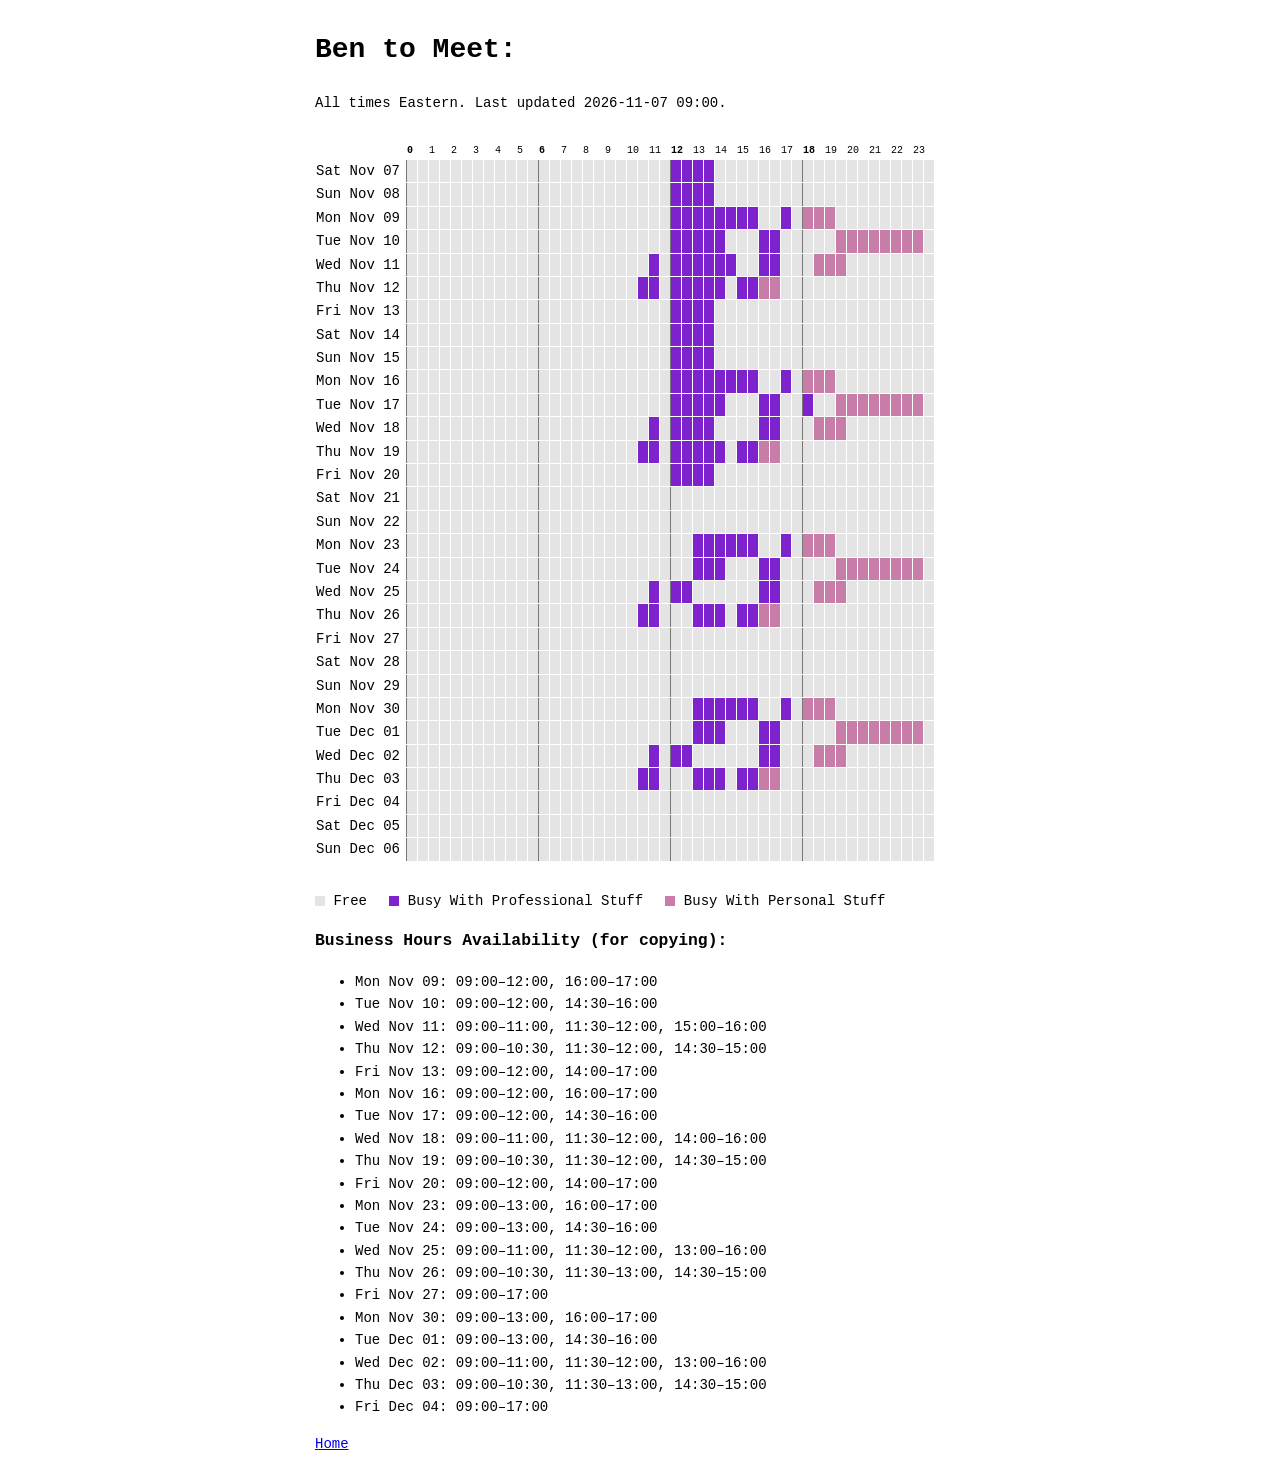
==== commit 62d6237f: "Deploy beniaminogreen/new_website to beniaminogreen/new_website:gh-pages" ====
--- a/availability/index.html
+++ b/availability/index.html
@@ -17,26 +17,19 @@
 .c1{background:#C77DA8}
 </style></head><body>
 <h1>Ben to Meet:</h1>
-<p>All times Eastern. Last updated 2026-10-31 11:43.</p>
+<p>All times Eastern. Last updated 2026-11-07 09:00.</p>
 <div class="s"><table><thead><tr><th></th><th colspan="2">0</th><th colspan="2">1</th><th colspan="2">2</th><th colspan="2">3</th><th colspan="2">4</th><th colspan="2">5</th><th colspan="2">6</th><th colspan="2">7</th><th colspan="2">8</th><th colspan="2">9</th><th colspan="2">10</th><th colspan="2">11</th><th colspan="2">12</th><th colspan="2">13</th><th colspan="2">14</th><th colspan="2">15</th><th colspan="2">16</th><th colspan="2">17</th><th colspan="2">18</th><th colspan="2">19</th><th colspan="2">20</th><th colspan="2">21</th><th colspan="2">22</th><th colspan="2">23</th></tr></thead><tbody>
-<tr><th>Sat Oct 31</th><td title="Sat Oct 31 00:00–00:30: Free"></td><td title="Sat Oct 31 00:30–01:00: Free"></td><td title="Sat Oct 31 01:00–01:30: Free"></td><td title="Sat Oct 31 01:30–02:00: Free"></td><td title="Sat Oct 31 02:00–02:30: Free"></td><td title="Sat Oct 31 02:30–03:00: Free"></td><td title="Sat Oct 31 03:00–03:30: Free"></td><td title="Sat Oct 31 03:30–04:00: Free"></td><td title="Sat Oct 31 04:00–04:30: Free"></td><td title="Sat Oct 31 04:30–05:00: Free"></td><td title="Sat Oct 31 05:00–05:30: Free"></td><td title="Sat Oct 31 05:30–06:00: Free"></td><td title="Sat Oct 31 06:00–06:30: Free"></td><td title="Sat Oct 31 06:30–07:00: Free"></td><td title="Sat Oct 31 07:00–07:30: Free"></td><td title="Sat Oct 31 07:30–08:00: Free"></td><td title="Sat Oct 31 08:00–08:30: Free"></td><td title="Sat Oct 31 08:30–09:00: Free"></td><td class="c1" title="Sat Oct 31 09:00–09:30: Busy With Personal Stuff"></td><td title="Sat Oct 31 09:30–10:00: Free"></td><td title="Sat Oct 31 10:00–10:30: Free"></td><td title="Sat Oct 31 10:30–11:00: Free"></td><td title="Sat Oct 31 11:00–11:30: Free"></td><td title="Sat Oct 31 11:30–12:00: Free"></td><td title="Sat Oct 31 12:00–12:30: Free"></td><td title="Sat Oct 31 12:30–13:00: Free"></td><td title="Sat Oct 31 13:00–13:30: Free"></td><td title="Sat Oct 31 13:30–14:00: Free"></td><td title="Sat Oct 31 14:00–14:30: Free"></td><td title="Sat Oct 31 14:30–15:00: Free"></td><td title="Sat Oct 31 15:00–15:30: Free"></td><td title="Sat Oct 31 15:30–16:00: Free"></td><td title="Sat Oct 31 16:00–16:30: Free"></td><td title="Sat Oct 31 16:30–17:00: Free"></td><td title="Sat Oct 31 17:00–17:30: Free"></td><td title="Sat Oct 31 17:30–18:00: Free"></td><td title="Sat Oct 31 18:00–18:30: Free"></td><td title="Sat Oct 31 18:30–19:00: Free"></td><td class="c1" title="Sat Oct 31 19:00–19:30: Busy With Personal Stuff"></td><td class="c1" title="Sat Oct 31 19:30–20:00: Busy With Personal Stuff"></td><td class="c1" title="Sat Oct 31 20:00–20:30: Busy With Personal Stuff"></td><td class="c1" title="Sat Oct 31 20:30–21:00: Busy With Personal Stuff"></td><td class="c1" title="Sat Oct 31 21:00–21:30: Busy With Personal Stuff"></td><td class="c1" title="Sat Oct 31 21:30–22:00: Busy With Personal Stuff"></td><td class="c1" title="Sat Oct 31 22:00–22:30: Busy With Personal Stuff"></td><td class="c1" title="Sat Oct 31 22:30–23:00: Busy With Personal Stuff"></td><td title="Sat Oct 31 23:00–23:30: Free"></td><td title="Sat Oct 31 23:30–24:00: Free"></td></tr>
-<tr><th>Sun Nov 01</th><td title="Sun Nov 01 00:00–00:30: Free"></td><td title="Sun Nov 01 00:30–01:00: Free"></td><td title="Sun Nov 01 01:00–01:30: Free"></td><td title="Sun Nov 01 01:30–02:00: Free"></td><td title="Sun Nov 01 02:00–02:30: Free"></td><td title="Sun Nov 01 02:30–03:00: Free"></td><td title="Sun Nov 01 03:00–03:30: Free"></td><td title="Sun Nov 01 03:30–04:00: Free"></td><td title="Sun Nov 01 04:00–04:30: Free"></td><td title="Sun Nov 01 04:30–05:00: Free"></td><td title="Sun Nov 01 05:00–05:30: Free"></td><td title="Sun Nov 01 05:30–06:00: Free"></td><td title="Sun Nov 01 06:00–06:30: Free"></td><td title="Sun Nov 01 06:30–07:00: Free"></td><td title="Sun Nov 01 07:00–07:30: Free"></td><td title="Sun Nov 01 07:30–08:00: Free"></td><td title="Sun Nov 01 08:00–08:30: Free"></td><td title="Sun Nov 01 08:30–09:00: Free"></td><td title="Sun Nov 01 09:00–09:30: Free"></td><td title="Sun Nov 01 09:30–10:00: Free"></td><td title="Sun Nov 01 10:00–10:30: Free"></td><td title="Sun Nov 01 10:30–11:00: Free"></td><td title="Sun Nov 01 11:00–11:30: Free"></td><td title="Sun Nov 01 11:30–12:00: Free"></td><td class="c0" title="Sun Nov 01 12:00–12:30: Busy With Professional Stuff"></td><td class="c0" title="Sun Nov 01 12:30–13:00: Busy With Professional Stuff"></td><td class="c0" title="Sun Nov 01 13:00–13:30: Busy With Professional Stuff"></td><td class="c0" title="Sun Nov 01 13:30–14:00: Busy With Professional Stuff"></td><td title="Sun Nov 01 14:00–14:30: Free"></td><td title="Sun Nov 01 14:30–15:00: Free"></td><td title="Sun Nov 01 15:00–15:30: Free"></td><td title="Sun Nov 01 15:30–16:00: Free"></td><td title="Sun Nov 01 16:00–16:30: Free"></td><td title="Sun Nov 01 16:30–17:00: Free"></td><td title="Sun Nov 01 17:00–17:30: Free"></td><td title="Sun Nov 01 17:30–18:00: Free"></td><td title="Sun Nov 01 18:00–18:30: Free"></td><td title="Sun Nov 01 18:30–19:00: Free"></td><td title="Sun Nov 01 19:00–19:30: Free"></td><td title="Sun Nov 01 19:30–20:00: Free"></td><td title="Sun Nov 01 20:00–20:30: Free"></td><td title="Sun Nov 01 20:30–21:00: Free"></td><td title="Sun Nov 01 21:00–21:30: Free"></td><td title="Sun Nov 01 21:30–22:00: Free"></td><td title="Sun Nov 01 22:00–22:30: Free"></td><td title="Sun Nov 01 22:30–23:00: Free"></td><td title="Sun Nov 01 23:00–23:30: Free"></td><td title="Sun Nov 01 23:30–24:00: Free"></td></tr>
-<tr><th>Mon Nov 02</th><td title="Mon Nov 02 00:00–00:30: Free"></td><td title="Mon Nov 02 00:30–01:00: Free"></td><td title="Mon Nov 02 01:00–01:30: Free"></td><td title="Mon Nov 02 01:30–02:00: Free"></td><td title="Mon Nov 02 02:00–02:30: Free"></td><td title="Mon Nov 02 02:30–03:00: Free"></td><td title="Mon Nov 02 03:00–03:30: Free"></td><td title="Mon Nov 02 03:30–04:00: Free"></td><td title="Mon Nov 02 04:00–04:30: Free"></td><td title="Mon Nov 02 04:30–05:00: Free"></td><td title="Mon Nov 02 05:00–05:30: Free"></td><td title="Mon Nov 02 05:30–06:00: Free"></td><td title="Mon Nov 02 06:00–06:30: Free"></td><td title="Mon Nov 02 06:30–07:00: Free"></td><td title="Mon Nov 02 07:00–07:30: Free"></td><td title="Mon Nov 02 07:30–08:00: Free"></td><td title="Mon Nov 02 08:00–08:30: Free"></td><td title="Mon Nov 02 08:30–09:00: Free"></td><td title="Mon Nov 02 09:00–09:30: Free"></td><td class="c1" title="Mon Nov 02 09:30–10:00: Busy With Personal Stuff"></td><td class="c1" title="Mon Nov 02 10:00–10:30: Busy With Personal Stuff"></td><td class="c1" title="Mon Nov 02 10:30–11:00: Busy With Personal Stuff"></td><td class="c1" title="Mon Nov 02 11:00–11:30: Busy With Personal Stuff"></td><td title="Mon Nov 02 11:30–12:00: Free"></td><td class="c0" title="Mon Nov 02 12:00–12:30: Busy With Professional Stuff"></td><td class="c0" title="Mon Nov 02 12:30–13:00: Busy With Professional Stuff"></td><td class="c0" title="Mon Nov 02 13:00–13:30: Busy With Professional Stuff"></td><td class="c0" title="Mon Nov 02 13:30–14:00: Busy With Professional Stuff"></td><td class="c0" title="Mon Nov 02 14:00–14:30: Busy With Professional Stuff"></td><td class="c0" title="Mon Nov 02 14:30–15:00: Busy With Professional Stuff"></td><td class="c0" title="Mon Nov 02 15:00–15:30: Busy With Professional Stuff"></td><td class="c0" title="Mon Nov 02 15:30–16:00: Busy With Professional Stuff"></td><td title="Mon Nov 02 16:00–16:30: Free"></td><td title="Mon Nov 02 16:30–17:00: Free"></td><td class="c0" title="Mon Nov 02 17:00–17:30: Busy With Professional Stuff"></td><td title="Mon Nov 02 17:30–18:00: Free"></td><td class="c1" title="Mon Nov 02 18:00–18:30: Busy With Personal Stuff"></td><td class="c1" title="Mon Nov 02 18:30–19:00: Busy With Personal Stuff"></td><td class="c1" title="Mon Nov 02 19:00–19:30: Busy With Personal Stuff"></td><td title="Mon Nov 02 19:30–20:00: Free"></td><td title="Mon Nov 02 20:00–20:30: Free"></td><td title="Mon Nov 02 20:30–21:00: Free"></td><td title="Mon Nov 02 21:00–21:30: Free"></td><td title="Mon Nov 02 21:30–22:00: Free"></td><td title="Mon Nov 02 22:00–22:30: Free"></td><td title="Mon Nov 02 22:30–23:00: Free"></td><td title="Mon Nov 02 23:00–23:30: Free"></td><td title="Mon Nov 02 23:30–24:00: Free"></td></tr>
-<tr><th>Tue Nov 03</th><td title="Tue Nov 03 00:00–00:30: Free"></td><td title="Tue Nov 03 00:30–01:00: Free"></td><td title="Tue Nov 03 01:00–01:30: Free"></td><td title="Tue Nov 03 01:30–02:00: Free"></td><td title="Tue Nov 03 02:00–02:30: Free"></td><td title="Tue Nov 03 02:30–03:00: Free"></td><td title="Tue Nov 03 03:00–03:30: Free"></td><td title="Tue Nov 03 03:30–04:00: Free"></td><td title="Tue Nov 03 04:00–04:30: Free"></td><td title="Tue Nov 03 04:30–05:00: Free"></td><td title="Tue Nov 03 05:00–05:30: Free"></td><td title="Tue Nov 03 05:30–06:00: Free"></td><td title="Tue Nov 03 06:00–06:30: Free"></td><td title="Tue Nov 03 06:30–07:00: Free"></td><td title="Tue Nov 03 07:00–07:30: Free"></td><td title="Tue Nov 03 07:30–08:00: Free"></td><td title="Tue Nov 03 08:00–08:30: Free"></td><td title="Tue Nov 03 08:30–09:00: Free"></td><td title="Tue Nov 03 09:00–09:30: Free"></td><td title="Tue Nov 03 09:30–10:00: Free"></td><td title="Tue Nov 03 10:00–10:30: Free"></td><td title="Tue Nov 03 10:30–11:00: Free"></td><td title="Tue Nov 03 11:00–11:30: Free"></td><td title="Tue Nov 03 11:30–12:00: Free"></td><td class="c0" title="Tue Nov 03 12:00–12:30: Busy With Professional Stuff"></td><td class="c0" title="Tue Nov 03 12:30–13:00: Busy With Professional Stuff"></td><td class="c0" title="Tue Nov 03 13:00–13:30: Busy With Professional Stuff"></td><td class="c0" title="Tue Nov 03 13:30–14:00: Busy With Professional Stuff"></td><td class="c0" title="Tue Nov 03 14:00–14:30: Busy With Professional Stuff"></td><td title="Tue Nov 03 14:30–15:00: Free"></td><td title="Tue Nov 03 15:00–15:30: Free"></td><td title="Tue Nov 03 15:30–16:00: Free"></td><td class="c0" title="Tue Nov 03 16:00–16:30: Busy With Professional Stuff"></td><td class="c0" title="Tue Nov 03 16:30–17:00: Busy With Professional Stuff"></td><td title="Tue Nov 03 17:00–17:30: Free"></td><td title="Tue Nov 03 17:30–18:00: Free"></td><td class="c0" title="Tue Nov 03 18:00–18:30: Busy With Professional Stuff"></td><td title="Tue Nov 03 18:30–19:00: Free"></td><td title="Tue Nov 03 19:00–19:30: Free"></td><td class="c1" title="Tue Nov 03 19:30–20:00: Busy With Personal Stuff"></td><td class="c1" title="Tue Nov 03 20:00–20:30: Busy With Personal Stuff"></td><td class="c1" title="Tue Nov 03 20:30–21:00: Busy With Personal Stuff"></td><td class="c1" title="Tue Nov 03 21:00–21:30: Busy With Personal Stuff"></td><td class="c1" title="Tue Nov 03 21:30–22:00: Busy With Personal Stuff"></td><td class="c1" title="Tue Nov 03 22:00–22:30: Busy With Personal Stuff"></td><td class="c1" title="Tue Nov 03 22:30–23:00: Busy With Personal Stuff"></td><td class="c1" title="Tue Nov 03 23:00–23:30: Busy With Personal Stuff"></td><td title="Tue Nov 03 23:30–24:00: Free"></td></tr>
-<tr><th>Wed Nov 04</th><td title="Wed Nov 04 00:00–00:30: Free"></td><td title="Wed Nov 04 00:30–01:00: Free"></td><td title="Wed Nov 04 01:00–01:30: Free"></td><td title="Wed Nov 04 01:30–02:00: Free"></td><td title="Wed Nov 04 02:00–02:30: Free"></td><td title="Wed Nov 04 02:30–03:00: Free"></td><td title="Wed Nov 04 03:00–03:30: Free"></td><td title="Wed Nov 04 03:30–04:00: Free"></td><td title="Wed Nov 04 04:00–04:30: Free"></td><td title="Wed Nov 04 04:30–05:00: Free"></td><td title="Wed Nov 04 05:00–05:30: Free"></td><td title="Wed Nov 04 05:30–06:00: Free"></td><td title="Wed Nov 04 06:00–06:30: Free"></td><td title="Wed Nov 04 06:30–07:00: Free"></td><td title="Wed Nov 04 07:00–07:30: Free"></td><td title="Wed Nov 04 07:30–08:00: Free"></td><td title="Wed Nov 04 08:00–08:30: Free"></td><td title="Wed Nov 04 08:30–09:00: Free"></td><td title="Wed Nov 04 09:00–09:30: Free"></td><td title="Wed Nov 04 09:30–10:00: Free"></td><td title="Wed Nov 04 10:00–10:30: Free"></td><td title="Wed Nov 04 10:30–11:00: Free"></td><td class="c0" title="Wed Nov 04 11:00–11:30: Busy With Professional Stuff"></td><td title="Wed Nov 04 11:30–12:00: Free"></td><td class="c0" title="Wed Nov 04 12:00–12:30: Busy With Professional Stuff"></td><td class="c0" title="Wed Nov 04 12:30–13:00: Busy With Professional Stuff"></td><td class="c0" title="Wed Nov 04 13:00–13:30: Busy With Professional Stuff"></td><td class="c0" title="Wed Nov 04 13:30–14:00: Busy With Professional Stuff"></td><td title="Wed Nov 04 14:00–14:30: Free"></td><td title="Wed Nov 04 14:30–15:00: Free"></td><td title="Wed Nov 04 15:00–15:30: Free"></td><td title="Wed Nov 04 15:30–16:00: Free"></td><td class="c0" title="Wed Nov 04 16:00–16:30: Busy With Professional Stuff"></td><td class="c0" title="Wed Nov 04 16:30–17:00: Busy With Professional Stuff"></td><td title="Wed Nov 04 17:00–17:30: Free"></td><td title="Wed Nov 04 17:30–18:00: Free"></td><td title="Wed Nov 04 18:00–18:30: Free"></td><td class="c1" title="Wed Nov 04 18:30–19:00: Busy With Personal Stuff"></td><td class="c1" title="Wed Nov 04 19:00–19:30: Busy With Personal Stuff"></td><td class="c1" title="Wed Nov 04 19:30–20:00: Busy With Personal Stuff"></td><td title="Wed Nov 04 20:00–20:30: Free"></td><td title="Wed Nov 04 20:30–21:00: Free"></td><td title="Wed Nov 04 21:00–21:30: Free"></td><td title="Wed Nov 04 21:30–22:00: Free"></td><td title="Wed Nov 04 22:00–22:30: Free"></td><td title="Wed Nov 04 22:30–23:00: Free"></td><td title="Wed Nov 04 23:00–23:30: Free"></td><td title="Wed Nov 04 23:30–24:00: Free"></td></tr>
-<tr><th>Thu Nov 05</th><td title="Thu Nov 05 00:00–00:30: Free"></td><td title="Thu Nov 05 00:30–01:00: Free"></td><td title="Thu Nov 05 01:00–01:30: Free"></td><td title="Thu Nov 05 01:30–02:00: Free"></td><td title="Thu Nov 05 02:00–02:30: Free"></td><td title="Thu Nov 05 02:30–03:00: Free"></td><td title="Thu Nov 05 03:00–03:30: Free"></td><td title="Thu Nov 05 03:30–04:00: Free"></td><td title="Thu Nov 05 04:00–04:30: Free"></td><td title="Thu Nov 05 04:30–05:00: Free"></td><td title="Thu Nov 05 05:00–05:30: Free"></td><td title="Thu Nov 05 05:30–06:00: Free"></td><td title="Thu Nov 05 06:00–06:30: Free"></td><td title="Thu Nov 05 06:30–07:00: Free"></td><td title="Thu Nov 05 07:00–07:30: Free"></td><td title="Thu Nov 05 07:30–08:00: Free"></td><td title="Thu Nov 05 08:00–08:30: Free"></td><td title="Thu Nov 05 08:30–09:00: Free"></td><td title="Thu Nov 05 09:00–09:30: Free"></td><td title="Thu Nov 05 09:30–10:00: Free"></td><td title="Thu Nov 05 10:00–10:30: Free"></td><td class="c0" title="Thu Nov 05 10:30–11:00: Busy With Professional Stuff"></td><td class="c0" title="Thu Nov 05 11:00–11:30: Busy With Professional Stuff"></td><td title="Thu Nov 05 11:30–12:00: Free"></td><td class="c0" title="Thu Nov 05 12:00–12:30: Busy With Professional Stuff"></td><td class="c0" title="Thu Nov 05 12:30–13:00: Busy With Professional Stuff"></td><td class="c0" title="Thu Nov 05 13:00–13:30: Busy With Professional Stuff"></td><td class="c0" title="Thu Nov 05 13:30–14:00: Busy With Professional Stuff"></td><td class="c0" title="Thu Nov 05 14:00–14:30: Busy With Professional Stuff"></td><td title="Thu Nov 05 14:30–15:00: Free"></td><td class="c0" title="Thu Nov 05 15:00–15:30: Busy With Professional Stuff"></td><td class="c0" title="Thu Nov 05 15:30–16:00: Busy With Professional Stuff"></td><td class="c1" title="Thu Nov 05 16:00–16:30: Busy With Personal Stuff"></td><td class="c1" title="Thu Nov 05 16:30–17:00: Busy With Personal Stuff"></td><td title="Thu Nov 05 17:00–17:30: Free"></td><td title="Thu Nov 05 17:30–18:00: Free"></td><td title="Thu Nov 05 18:00–18:30: Free"></td><td title="Thu Nov 05 18:30–19:00: Free"></td><td title="Thu Nov 05 19:00–19:30: Free"></td><td title="Thu Nov 05 19:30–20:00: Free"></td><td title="Thu Nov 05 20:00–20:30: Free"></td><td title="Thu Nov 05 20:30–21:00: Free"></td><td title="Thu Nov 05 21:00–21:30: Free"></td><td title="Thu Nov 05 21:30–22:00: Free"></td><td title="Thu Nov 05 22:00–22:30: Free"></td><td title="Thu Nov 05 22:30–23:00: Free"></td><td title="Thu Nov 05 23:00–23:30: Free"></td><td title="Thu Nov 05 23:30–24:00: Free"></td></tr>
-<tr><th>Fri Nov 06</th><td title="Fri Nov 06 00:00–00:30: Free"></td><td title="Fri Nov 06 00:30–01:00: Free"></td><td title="Fri Nov 06 01:00–01:30: Free"></td><td title="Fri Nov 06 01:30–02:00: Free"></td><td title="Fri Nov 06 02:00–02:30: Free"></td><td title="Fri Nov 06 02:30–03:00: Free"></td><td title="Fri Nov 06 03:00–03:30: Free"></td><td title="Fri Nov 06 03:30–04:00: Free"></td><td title="Fri Nov 06 04:00–04:30: Free"></td><td title="Fri Nov 06 04:30–05:00: Free"></td><td title="Fri Nov 06 05:00–05:30: Free"></td><td title="Fri Nov 06 05:30–06:00: Free"></td><td title="Fri Nov 06 06:00–06:30: Free"></td><td title="Fri Nov 06 06:30–07:00: Free"></td><td title="Fri Nov 06 07:00–07:30: Free"></td><td title="Fri Nov 06 07:30–08:00: Free"></td><td title="Fri Nov 06 08:00–08:30: Free"></td><td title="Fri Nov 06 08:30–09:00: Free"></td><td title="Fri Nov 06 09:00–09:30: Free"></td><td title="Fri Nov 06 09:30–10:00: Free"></td><td title="Fri Nov 06 10:00–10:30: Free"></td><td title="Fri Nov 06 10:30–11:00: Free"></td><td title="Fri Nov 06 11:00–11:30: Free"></td><td title="Fri Nov 06 11:30–12:00: Free"></td><td class="c0" title="Fri Nov 06 12:00–12:30: Busy With Professional Stuff"></td><td class="c0" title="Fri Nov 06 12:30–13:00: Busy With Professional Stuff"></td><td class="c0" title="Fri Nov 06 13:00–13:30: Busy With Professional Stuff"></td><td class="c0" title="Fri Nov 06 13:30–14:00: Busy With Professional Stuff"></td><td title="Fri Nov 06 14:00–14:30: Free"></td><td title="Fri Nov 06 14:30–15:00: Free"></td><td title="Fri Nov 06 15:00–15:30: Free"></td><td title="Fri Nov 06 15:30–16:00: Free"></td><td title="Fri Nov 06 16:00–16:30: Free"></td><td title="Fri Nov 06 16:30–17:00: Free"></td><td title="Fri Nov 06 17:00–17:30: Free"></td><td title="Fri Nov 06 17:30–18:00: Free"></td><td title="Fri Nov 06 18:00–18:30: Free"></td><td title="Fri Nov 06 18:30–19:00: Free"></td><td title="Fri Nov 06 19:00–19:30: Free"></td><td title="Fri Nov 06 19:30–20:00: Free"></td><td title="Fri Nov 06 20:00–20:30: Free"></td><td title="Fri Nov 06 20:30–21:00: Free"></td><td title="Fri Nov 06 21:00–21:30: Free"></td><td title="Fri Nov 06 21:30–22:00: Free"></td><td title="Fri Nov 06 22:00–22:30: Free"></td><td title="Fri Nov 06 22:30–23:00: Free"></td><td title="Fri Nov 06 23:00–23:30: Free"></td><td title="Fri Nov 06 23:30–24:00: Free"></td></tr>
 <tr><th>Sat Nov 07</th><td title="Sat Nov 07 00:00–00:30: Free"></td><td title="Sat Nov 07 00:30–01:00: Free"></td><td title="Sat Nov 07 01:00–01:30: Free"></td><td title="Sat Nov 07 01:30–02:00: Free"></td><td title="Sat Nov 07 02:00–02:30: Free"></td><td title="Sat Nov 07 02:30–03:00: Free"></td><td title="Sat Nov 07 03:00–03:30: Free"></td><td title="Sat Nov 07 03:30–04:00: Free"></td><td title="Sat Nov 07 04:00–04:30: Free"></td><td title="Sat Nov 07 04:30–05:00: Free"></td><td title="Sat Nov 07 05:00–05:30: Free"></td><td title="Sat Nov 07 05:30–06:00: Free"></td><td title="Sat Nov 07 06:00–06:30: Free"></td><td title="Sat Nov 07 06:30–07:00: Free"></td><td title="Sat Nov 07 07:00–07:30: Free"></td><td title="Sat Nov 07 07:30–08:00: Free"></td><td title="Sat Nov 07 08:00–08:30: Free"></td><td title="Sat Nov 07 08:30–09:00: Free"></td><td title="Sat Nov 07 09:00–09:30: Free"></td><td title="Sat Nov 07 09:30–10:00: Free"></td><td title="Sat Nov 07 10:00–10:30: Free"></td><td title="Sat Nov 07 10:30–11:00: Free"></td><td title="Sat Nov 07 11:00–11:30: Free"></td><td title="Sat Nov 07 11:30–12:00: Free"></td><td class="c0" title="Sat Nov 07 12:00–12:30: Busy With Professional Stuff"></td><td class="c0" title="Sat Nov 07 12:30–13:00: Busy With Professional Stuff"></td><td class="c0" title="Sat Nov 07 13:00–13:30: Busy With Professional Stuff"></td><td class="c0" title="Sat Nov 07 13:30–14:00: Busy With Professional Stuff"></td><td title="Sat Nov 07 14:00–14:30: Free"></td><td title="Sat Nov 07 14:30–15:00: Free"></td><td title="Sat Nov 07 15:00–15:30: Free"></td><td title="Sat Nov 07 15:30–16:00: Free"></td><td title="Sat Nov 07 16:00–16:30: Free"></td><td title="Sat Nov 07 16:30–17:00: Free"></td><td title="Sat Nov 07 17:00–17:30: Free"></td><td title="Sat Nov 07 17:30–18:00: Free"></td><td title="Sat Nov 07 18:00–18:30: Free"></td><td title="Sat Nov 07 18:30–19:00: Free"></td><td title="Sat Nov 07 19:00–19:30: Free"></td><td title="Sat Nov 07 19:30–20:00: Free"></td><td title="Sat Nov 07 20:00–20:30: Free"></td><td title="Sat Nov 07 20:30–21:00: Free"></td><td title="Sat Nov 07 21:00–21:30: Free"></td><td title="Sat Nov 07 21:30–22:00: Free"></td><td title="Sat Nov 07 22:00–22:30: Free"></td><td title="Sat Nov 07 22:30–23:00: Free"></td><td title="Sat Nov 07 23:00–23:30: Free"></td><td title="Sat Nov 07 23:30–24:00: Free"></td></tr>
 <tr><th>Sun Nov 08</th><td title="Sun Nov 08 00:00–00:30: Free"></td><td title="Sun Nov 08 00:30–01:00: Free"></td><td title="Sun Nov 08 01:00–01:30: Free"></td><td title="Sun Nov 08 01:30–02:00: Free"></td><td title="Sun Nov 08 02:00–02:30: Free"></td><td title="Sun Nov 08 02:30–03:00: Free"></td><td title="Sun Nov 08 03:00–03:30: Free"></td><td title="Sun Nov 08 03:30–04:00: Free"></td><td title="Sun Nov 08 04:00–04:30: Free"></td><td title="Sun Nov 08 04:30–05:00: Free"></td><td title="Sun Nov 08 05:00–05:30: Free"></td><td title="Sun Nov 08 05:30–06:00: Free"></td><td title="Sun Nov 08 06:00–06:30: Free"></td><td title="Sun Nov 08 06:30–07:00: Free"></td><td title="Sun Nov 08 07:00–07:30: Free"></td><td title="Sun Nov 08 07:30–08:00: Free"></td><td title="Sun Nov 08 08:00–08:30: Free"></td><td title="Sun Nov 08 08:30–09:00: Free"></td><td title="Sun Nov 08 09:00–09:30: Free"></td><td title="Sun Nov 08 09:30–10:00: Free"></td><td title="Sun Nov 08 10:00–10:30: Free"></td><td title="Sun Nov 08 10:30–11:00: Free"></td><td title="Sun Nov 08 11:00–11:30: Free"></td><td title="Sun Nov 08 11:30–12:00: Free"></td><td class="c0" title="Sun Nov 08 12:00–12:30: Busy With Professional Stuff"></td><td class="c0" title="Sun Nov 08 12:30–13:00: Busy With Professional Stuff"></td><td class="c0" title="Sun Nov 08 13:00–13:30: Busy With Professional Stuff"></td><td class="c0" title="Sun Nov 08 13:30–14:00: Busy With Professional Stuff"></td><td title="Sun Nov 08 14:00–14:30: Free"></td><td title="Sun Nov 08 14:30–15:00: Free"></td><td title="Sun Nov 08 15:00–15:30: Free"></td><td title="Sun Nov 08 15:30–16:00: Free"></td><td title="Sun Nov 08 16:00–16:30: Free"></td><td title="Sun Nov 08 16:30–17:00: Free"></td><td title="Sun Nov 08 17:00–17:30: Free"></td><td title="Sun Nov 08 17:30–18:00: Free"></td><td title="Sun Nov 08 18:00–18:30: Free"></td><td title="Sun Nov 08 18:30–19:00: Free"></td><td title="Sun Nov 08 19:00–19:30: Free"></td><td title="Sun Nov 08 19:30–20:00: Free"></td><td title="Sun Nov 08 20:00–20:30: Free"></td><td title="Sun Nov 08 20:30–21:00: Free"></td><td title="Sun Nov 08 21:00–21:30: Free"></td><td title="Sun Nov 08 21:30–22:00: Free"></td><td title="Sun Nov 08 22:00–22:30: Free"></td><td title="Sun Nov 08 22:30–23:00: Free"></td><td title="Sun Nov 08 23:00–23:30: Free"></td><td title="Sun Nov 08 23:30–24:00: Free"></td></tr>
 <tr><th>Mon Nov 09</th><td title="Mon Nov 09 00:00–00:30: Free"></td><td title="Mon Nov 09 00:30–01:00: Free"></td><td title="Mon Nov 09 01:00–01:30: Free"></td><td title="Mon Nov 09 01:30–02:00: Free"></td><td title="Mon Nov 09 02:00–02:30: Free"></td><td title="Mon Nov 09 02:30–03:00: Free"></td><td title="Mon Nov 09 03:00–03:30: Free"></td><td title="Mon Nov 09 03:30–04:00: Free"></td><td title="Mon Nov 09 04:00–04:30: Free"></td><td title="Mon Nov 09 04:30–05:00: Free"></td><td title="Mon Nov 09 05:00–05:30: Free"></td><td title="Mon Nov 09 05:30–06:00: Free"></td><td title="Mon Nov 09 06:00–06:30: Free"></td><td title="Mon Nov 09 06:30–07:00: Free"></td><td title="Mon Nov 09 07:00–07:30: Free"></td><td title="Mon Nov 09 07:30–08:00: Free"></td><td title="Mon Nov 09 08:00–08:30: Free"></td><td title="Mon Nov 09 08:30–09:00: Free"></td><td title="Mon Nov 09 09:00–09:30: Free"></td><td title="Mon Nov 09 09:30–10:00: Free"></td><td title="Mon Nov 09 10:00–10:30: Free"></td><td title="Mon Nov 09 10:30–11:00: Free"></td><td title="Mon Nov 09 11:00–11:30: Free"></td><td title="Mon Nov 09 11:30–12:00: Free"></td><td class="c0" title="Mon Nov 09 12:00–12:30: Busy With Professional Stuff"></td><td class="c0" title="Mon Nov 09 12:30–13:00: Busy With Professional Stuff"></td><td class="c0" title="Mon Nov 09 13:00–13:30: Busy With Professional Stuff"></td><td class="c0" title="Mon Nov 09 13:30–14:00: Busy With Professional Stuff"></td><td class="c0" title="Mon Nov 09 14:00–14:30: Busy With Professional Stuff"></td><td class="c0" title="Mon Nov 09 14:30–15:00: Busy With Professional Stuff"></td><td class="c0" title="Mon Nov 09 15:00–15:30: Busy With Professional Stuff"></td><td class="c0" title="Mon Nov 09 15:30–16:00: Busy With Professional Stuff"></td><td title="Mon Nov 09 16:00–16:30: Free"></td><td title="Mon Nov 09 16:30–17:00: Free"></td><td class="c0" title="Mon Nov 09 17:00–17:30: Busy With Professional Stuff"></td><td title="Mon Nov 09 17:30–18:00: Free"></td><td class="c1" title="Mon Nov 09 18:00–18:30: Busy With Personal Stuff"></td><td class="c1" title="Mon Nov 09 18:30–19:00: Busy With Personal Stuff"></td><td class="c1" title="Mon Nov 09 19:00–19:30: Busy With Personal Stuff"></td><td title="Mon Nov 09 19:30–20:00: Free"></td><td title="Mon Nov 09 20:00–20:30: Free"></td><td title="Mon Nov 09 20:30–21:00: Free"></td><td title="Mon Nov 09 21:00–21:30: Free"></td><td title="Mon Nov 09 21:30–22:00: Free"></td><td title="Mon Nov 09 22:00–22:30: Free"></td><td title="Mon Nov 09 22:30–23:00: Free"></td><td title="Mon Nov 09 23:00–23:30: Free"></td><td title="Mon Nov 09 23:30–24:00: Free"></td></tr>
 <tr><th>Tue Nov 10</th><td title="Tue Nov 10 00:00–00:30: Free"></td><td title="Tue Nov 10 00:30–01:00: Free"></td><td title="Tue Nov 10 01:00–01:30: Free"></td><td title="Tue Nov 10 01:30–02:00: Free"></td><td title="Tue Nov 10 02:00–02:30: Free"></td><td title="Tue Nov 10 02:30–03:00: Free"></td><td title="Tue Nov 10 03:00–03:30: Free"></td><td title="Tue Nov 10 03:30–04:00: Free"></td><td title="Tue Nov 10 04:00–04:30: Free"></td><td title="Tue Nov 10 04:30–05:00: Free"></td><td title="Tue Nov 10 05:00–05:30: Free"></td><td title="Tue Nov 10 05:30–06:00: Free"></td><td title="Tue Nov 10 06:00–06:30: Free"></td><td title="Tue Nov 10 06:30–07:00: Free"></td><td title="Tue Nov 10 07:00–07:30: Free"></td><td title="Tue Nov 10 07:30–08:00: Free"></td><td title="Tue Nov 10 08:00–08:30: Free"></td><td title="Tue Nov 10 08:30–09:00: Free"></td><td title="Tue Nov 10 09:00–09:30: Free"></td><td title="Tue Nov 10 09:30–10:00: Free"></td><td title="Tue Nov 10 10:00–10:30: Free"></td><td title="Tue Nov 10 10:30–11:00: Free"></td><td title="Tue Nov 10 11:00–11:30: Free"></td><td title="Tue Nov 10 11:30–12:00: Free"></td><td class="c0" title="Tue Nov 10 12:00–12:30: Busy With Professional Stuff"></td><td class="c0" title="Tue Nov 10 12:30–13:00: Busy With Professional Stuff"></td><td class="c0" title="Tue Nov 10 13:00–13:30: Busy With Professional Stuff"></td><td class="c0" title="Tue Nov 10 13:30–14:00: Busy With Professional Stuff"></td><td class="c0" title="Tue Nov 10 14:00–14:30: Busy With Professional Stuff"></td><td title="Tue Nov 10 14:30–15:00: Free"></td><td title="Tue Nov 10 15:00–15:30: Free"></td><td title="Tue Nov 10 15:30–16:00: Free"></td><td class="c0" title="Tue Nov 10 16:00–16:30: Busy With Professional Stuff"></td><td class="c0" title="Tue Nov 10 16:30–17:00: Busy With Professional Stuff"></td><td title="Tue Nov 10 17:00–17:30: Free"></td><td title="Tue Nov 10 17:30–18:00: Free"></td><td title="Tue Nov 10 18:00–18:30: Free"></td><td title="Tue Nov 10 18:30–19:00: Free"></td><td title="Tue Nov 10 19:00–19:30: Free"></td><td class="c1" title="Tue Nov 10 19:30–20:00: Busy With Personal Stuff"></td><td class="c1" title="Tue Nov 10 20:00–20:30: Busy With Personal Stuff"></td><td class="c1" title="Tue Nov 10 20:30–21:00: Busy With Personal Stuff"></td><td class="c1" title="Tue Nov 10 21:00–21:30: Busy With Personal Stuff"></td><td class="c1" title="Tue Nov 10 21:30–22:00: Busy With Personal Stuff"></td><td class="c1" title="Tue Nov 10 22:00–22:30: Busy With Personal Stuff"></td><td class="c1" title="Tue Nov 10 22:30–23:00: Busy With Personal Stuff"></td><td class="c1" title="Tue Nov 10 23:00–23:30: Busy With Personal Stuff"></td><td title="Tue Nov 10 23:30–24:00: Free"></td></tr>
-<tr><th>Wed Nov 11</th><td title="Wed Nov 11 00:00–00:30: Free"></td><td title="Wed Nov 11 00:30–01:00: Free"></td><td title="Wed Nov 11 01:00–01:30: Free"></td><td title="Wed Nov 11 01:30–02:00: Free"></td><td title="Wed Nov 11 02:00–02:30: Free"></td><td title="Wed Nov 11 02:30–03:00: Free"></td><td title="Wed Nov 11 03:00–03:30: Free"></td><td title="Wed Nov 11 03:30–04:00: Free"></td><td title="Wed Nov 11 04:00–04:30: Free"></td><td title="Wed Nov 11 04:30–05:00: Free"></td><td title="Wed Nov 11 05:00–05:30: Free"></td><td title="Wed Nov 11 05:30–06:00: Free"></td><td title="Wed Nov 11 06:00–06:30: Free"></td><td title="Wed Nov 11 06:30–07:00: Free"></td><td title="Wed Nov 11 07:00–07:30: Free"></td><td title="Wed Nov 11 07:30–08:00: Free"></td><td title="Wed Nov 11 08:00–08:30: Free"></td><td title="Wed Nov 11 08:30–09:00: Free"></td><td title="Wed Nov 11 09:00–09:30: Free"></td><td title="Wed Nov 11 09:30–10:00: Free"></td><td title="Wed Nov 11 10:00–10:30: Free"></td><td title="Wed Nov 11 10:30–11:00: Free"></td><td class="c0" title="Wed Nov 11 11:00–11:30: Busy With Professional Stuff"></td><td title="Wed Nov 11 11:30–12:00: Free"></td><td class="c0" title="Wed Nov 11 12:00–12:30: Busy With Professional Stuff"></td><td class="c0" title="Wed Nov 11 12:30–13:00: Busy With Professional Stuff"></td><td class="c0" title="Wed Nov 11 13:00–13:30: Busy With Professional Stuff"></td><td class="c0" title="Wed Nov 11 13:30–14:00: Busy With Professional Stuff"></td><td title="Wed Nov 11 14:00–14:30: Free"></td><td title="Wed Nov 11 14:30–15:00: Free"></td><td title="Wed Nov 11 15:00–15:30: Free"></td><td title="Wed Nov 11 15:30–16:00: Free"></td><td class="c0" title="Wed Nov 11 16:00–16:30: Busy With Professional Stuff"></td><td class="c0" title="Wed Nov 11 16:30–17:00: Busy With Professional Stuff"></td><td title="Wed Nov 11 17:00–17:30: Free"></td><td title="Wed Nov 11 17:30–18:00: Free"></td><td title="Wed Nov 11 18:00–18:30: Free"></td><td class="c1" title="Wed Nov 11 18:30–19:00: Busy With Personal Stuff"></td><td class="c1" title="Wed Nov 11 19:00–19:30: Busy With Personal Stuff"></td><td class="c1" title="Wed Nov 11 19:30–20:00: Busy With Personal Stuff"></td><td title="Wed Nov 11 20:00–20:30: Free"></td><td title="Wed Nov 11 20:30–21:00: Free"></td><td title="Wed Nov 11 21:00–21:30: Free"></td><td title="Wed Nov 11 21:30–22:00: Free"></td><td title="Wed Nov 11 22:00–22:30: Free"></td><td title="Wed Nov 11 22:30–23:00: Free"></td><td title="Wed Nov 11 23:00–23:30: Free"></td><td title="Wed Nov 11 23:30–24:00: Free"></td></tr>
+<tr><th>Wed Nov 11</th><td title="Wed Nov 11 00:00–00:30: Free"></td><td title="Wed Nov 11 00:30–01:00: Free"></td><td title="Wed Nov 11 01:00–01:30: Free"></td><td title="Wed Nov 11 01:30–02:00: Free"></td><td title="Wed Nov 11 02:00–02:30: Free"></td><td title="Wed Nov 11 02:30–03:00: Free"></td><td title="Wed Nov 11 03:00–03:30: Free"></td><td title="Wed Nov 11 03:30–04:00: Free"></td><td title="Wed Nov 11 04:00–04:30: Free"></td><td title="Wed Nov 11 04:30–05:00: Free"></td><td title="Wed Nov 11 05:00–05:30: Free"></td><td title="Wed Nov 11 05:30–06:00: Free"></td><td title="Wed Nov 11 06:00–06:30: Free"></td><td title="Wed Nov 11 06:30–07:00: Free"></td><td title="Wed Nov 11 07:00–07:30: Free"></td><td title="Wed Nov 11 07:30–08:00: Free"></td><td title="Wed Nov 11 08:00–08:30: Free"></td><td title="Wed Nov 11 08:30–09:00: Free"></td><td title="Wed Nov 11 09:00–09:30: Free"></td><td title="Wed Nov 11 09:30–10:00: Free"></td><td title="Wed Nov 11 10:00–10:30: Free"></td><td title="Wed Nov 11 10:30–11:00: Free"></td><td class="c0" title="Wed Nov 11 11:00–11:30: Busy With Professional Stuff"></td><td title="Wed Nov 11 11:30–12:00: Free"></td><td class="c0" title="Wed Nov 11 12:00–12:30: Busy With Professional Stuff"></td><td class="c0" title="Wed Nov 11 12:30–13:00: Busy With Professional Stuff"></td><td class="c0" title="Wed Nov 11 13:00–13:30: Busy With Professional Stuff"></td><td class="c0" title="Wed Nov 11 13:30–14:00: Busy With Professional Stuff"></td><td class="c0" title="Wed Nov 11 14:00–14:30: Busy With Professional Stuff"></td><td class="c0" title="Wed Nov 11 14:30–15:00: Busy With Professional Stuff"></td><td title="Wed Nov 11 15:00–15:30: Free"></td><td title="Wed Nov 11 15:30–16:00: Free"></td><td class="c0" title="Wed Nov 11 16:00–16:30: Busy With Professional Stuff"></td><td class="c0" title="Wed Nov 11 16:30–17:00: Busy With Professional Stuff"></td><td title="Wed Nov 11 17:00–17:30: Free"></td><td title="Wed Nov 11 17:30–18:00: Free"></td><td title="Wed Nov 11 18:00–18:30: Free"></td><td class="c1" title="Wed Nov 11 18:30–19:00: Busy With Personal Stuff"></td><td class="c1" title="Wed Nov 11 19:00–19:30: Busy With Personal Stuff"></td><td class="c1" title="Wed Nov 11 19:30–20:00: Busy With Personal Stuff"></td><td title="Wed Nov 11 20:00–20:30: Free"></td><td title="Wed Nov 11 20:30–21:00: Free"></td><td title="Wed Nov 11 21:00–21:30: Free"></td><td title="Wed Nov 11 21:30–22:00: Free"></td><td title="Wed Nov 11 22:00–22:30: Free"></td><td title="Wed Nov 11 22:30–23:00: Free"></td><td title="Wed Nov 11 23:00–23:30: Free"></td><td title="Wed Nov 11 23:30–24:00: Free"></td></tr>
 <tr><th>Thu Nov 12</th><td title="Thu Nov 12 00:00–00:30: Free"></td><td title="Thu Nov 12 00:30–01:00: Free"></td><td title="Thu Nov 12 01:00–01:30: Free"></td><td title="Thu Nov 12 01:30–02:00: Free"></td><td title="Thu Nov 12 02:00–02:30: Free"></td><td title="Thu Nov 12 02:30–03:00: Free"></td><td title="Thu Nov 12 03:00–03:30: Free"></td><td title="Thu Nov 12 03:30–04:00: Free"></td><td title="Thu Nov 12 04:00–04:30: Free"></td><td title="Thu Nov 12 04:30–05:00: Free"></td><td title="Thu Nov 12 05:00–05:30: Free"></td><td title="Thu Nov 12 05:30–06:00: Free"></td><td title="Thu Nov 12 06:00–06:30: Free"></td><td title="Thu Nov 12 06:30–07:00: Free"></td><td title="Thu Nov 12 07:00–07:30: Free"></td><td title="Thu Nov 12 07:30–08:00: Free"></td><td title="Thu Nov 12 08:00–08:30: Free"></td><td title="Thu Nov 12 08:30–09:00: Free"></td><td title="Thu Nov 12 09:00–09:30: Free"></td><td title="Thu Nov 12 09:30–10:00: Free"></td><td title="Thu Nov 12 10:00–10:30: Free"></td><td class="c0" title="Thu Nov 12 10:30–11:00: Busy With Professional Stuff"></td><td class="c0" title="Thu Nov 12 11:00–11:30: Busy With Professional Stuff"></td><td title="Thu Nov 12 11:30–12:00: Free"></td><td class="c0" title="Thu Nov 12 12:00–12:30: Busy With Professional Stuff"></td><td class="c0" title="Thu Nov 12 12:30–13:00: Busy With Professional Stuff"></td><td class="c0" title="Thu Nov 12 13:00–13:30: Busy With Professional Stuff"></td><td class="c0" title="Thu Nov 12 13:30–14:00: Busy With Professional Stuff"></td><td class="c0" title="Thu Nov 12 14:00–14:30: Busy With Professional Stuff"></td><td title="Thu Nov 12 14:30–15:00: Free"></td><td class="c0" title="Thu Nov 12 15:00–15:30: Busy With Professional Stuff"></td><td class="c0" title="Thu Nov 12 15:30–16:00: Busy With Professional Stuff"></td><td class="c1" title="Thu Nov 12 16:00–16:30: Busy With Personal Stuff"></td><td class="c1" title="Thu Nov 12 16:30–17:00: Busy With Personal Stuff"></td><td title="Thu Nov 12 17:00–17:30: Free"></td><td title="Thu Nov 12 17:30–18:00: Free"></td><td title="Thu Nov 12 18:00–18:30: Free"></td><td title="Thu Nov 12 18:30–19:00: Free"></td><td title="Thu Nov 12 19:00–19:30: Free"></td><td title="Thu Nov 12 19:30–20:00: Free"></td><td title="Thu Nov 12 20:00–20:30: Free"></td><td title="Thu Nov 12 20:30–21:00: Free"></td><td title="Thu Nov 12 21:00–21:30: Free"></td><td title="Thu Nov 12 21:30–22:00: Free"></td><td title="Thu Nov 12 22:00–22:30: Free"></td><td title="Thu Nov 12 22:30–23:00: Free"></td><td title="Thu Nov 12 23:00–23:30: Free"></td><td title="Thu Nov 12 23:30–24:00: Free"></td></tr>
 <tr><th>Fri Nov 13</th><td title="Fri Nov 13 00:00–00:30: Free"></td><td title="Fri Nov 13 00:30–01:00: Free"></td><td title="Fri Nov 13 01:00–01:30: Free"></td><td title="Fri Nov 13 01:30–02:00: Free"></td><td title="Fri Nov 13 02:00–02:30: Free"></td><td title="Fri Nov 13 02:30–03:00: Free"></td><td title="Fri Nov 13 03:00–03:30: Free"></td><td title="Fri Nov 13 03:30–04:00: Free"></td><td title="Fri Nov 13 04:00–04:30: Free"></td><td title="Fri Nov 13 04:30–05:00: Free"></td><td title="Fri Nov 13 05:00–05:30: Free"></td><td title="Fri Nov 13 05:30–06:00: Free"></td><td title="Fri Nov 13 06:00–06:30: Free"></td><td title="Fri Nov 13 06:30–07:00: Free"></td><td title="Fri Nov 13 07:00–07:30: Free"></td><td title="Fri Nov 13 07:30–08:00: Free"></td><td title="Fri Nov 13 08:00–08:30: Free"></td><td title="Fri Nov 13 08:30–09:00: Free"></td><td title="Fri Nov 13 09:00–09:30: Free"></td><td title="Fri Nov 13 09:30–10:00: Free"></td><td title="Fri Nov 13 10:00–10:30: Free"></td><td title="Fri Nov 13 10:30–11:00: Free"></td><td title="Fri Nov 13 11:00–11:30: Free"></td><td title="Fri Nov 13 11:30–12:00: Free"></td><td class="c0" title="Fri Nov 13 12:00–12:30: Busy With Professional Stuff"></td><td class="c0" title="Fri Nov 13 12:30–13:00: Busy With Professional Stuff"></td><td class="c0" title="Fri Nov 13 13:00–13:30: Busy With Professional Stuff"></td><td class="c0" title="Fri Nov 13 13:30–14:00: Busy With Professional Stuff"></td><td title="Fri Nov 13 14:00–14:30: Free"></td><td title="Fri Nov 13 14:30–15:00: Free"></td><td title="Fri Nov 13 15:00–15:30: Free"></td><td title="Fri Nov 13 15:30–16:00: Free"></td><td title="Fri Nov 13 16:00–16:30: Free"></td><td title="Fri Nov 13 16:30–17:00: Free"></td><td title="Fri Nov 13 17:00–17:30: Free"></td><td title="Fri Nov 13 17:30–18:00: Free"></td><td title="Fri Nov 13 18:00–18:30: Free"></td><td title="Fri Nov 13 18:30–19:00: Free"></td><td title="Fri Nov 13 19:00–19:30: Free"></td><td title="Fri Nov 13 19:30–20:00: Free"></td><td title="Fri Nov 13 20:00–20:30: Free"></td><td title="Fri Nov 13 20:30–21:00: Free"></td><td title="Fri Nov 13 21:00–21:30: Free"></td><td title="Fri Nov 13 21:30–22:00: Free"></td><td title="Fri Nov 13 22:00–22:30: Free"></td><td title="Fri Nov 13 22:30–23:00: Free"></td><td title="Fri Nov 13 23:00–23:30: Free"></td><td title="Fri Nov 13 23:30–24:00: Free"></td></tr>
 <tr><th>Sat Nov 14</th><td title="Sat Nov 14 00:00–00:30: Free"></td><td title="Sat Nov 14 00:30–01:00: Free"></td><td title="Sat Nov 14 01:00–01:30: Free"></td><td title="Sat Nov 14 01:30–02:00: Free"></td><td title="Sat Nov 14 02:00–02:30: Free"></td><td title="Sat Nov 14 02:30–03:00: Free"></td><td title="Sat Nov 14 03:00–03:30: Free"></td><td title="Sat Nov 14 03:30–04:00: Free"></td><td title="Sat Nov 14 04:00–04:30: Free"></td><td title="Sat Nov 14 04:30–05:00: Free"></td><td title="Sat Nov 14 05:00–05:30: Free"></td><td title="Sat Nov 14 05:30–06:00: Free"></td><td title="Sat Nov 14 06:00–06:30: Free"></td><td title="Sat Nov 14 06:30–07:00: Free"></td><td title="Sat Nov 14 07:00–07:30: Free"></td><td title="Sat Nov 14 07:30–08:00: Free"></td><td title="Sat Nov 14 08:00–08:30: Free"></td><td title="Sat Nov 14 08:30–09:00: Free"></td><td title="Sat Nov 14 09:00–09:30: Free"></td><td title="Sat Nov 14 09:30–10:00: Free"></td><td title="Sat Nov 14 10:00–10:30: Free"></td><td title="Sat Nov 14 10:30–11:00: Free"></td><td title="Sat Nov 14 11:00–11:30: Free"></td><td title="Sat Nov 14 11:30–12:00: Free"></td><td class="c0" title="Sat Nov 14 12:00–12:30: Busy With Professional Stuff"></td><td class="c0" title="Sat Nov 14 12:30–13:00: Busy With Professional Stuff"></td><td class="c0" title="Sat Nov 14 13:00–13:30: Busy With Professional Stuff"></td><td class="c0" title="Sat Nov 14 13:30–14:00: Busy With Professional Stuff"></td><td title="Sat Nov 14 14:00–14:30: Free"></td><td title="Sat Nov 14 14:30–15:00: Free"></td><td title="Sat Nov 14 15:00–15:30: Free"></td><td title="Sat Nov 14 15:30–16:00: Free"></td><td title="Sat Nov 14 16:00–16:30: Free"></td><td title="Sat Nov 14 16:30–17:00: Free"></td><td title="Sat Nov 14 17:00–17:30: Free"></td><td title="Sat Nov 14 17:30–18:00: Free"></td><td title="Sat Nov 14 18:00–18:30: Free"></td><td title="Sat Nov 14 18:30–19:00: Free"></td><td title="Sat Nov 14 19:00–19:30: Free"></td><td title="Sat Nov 14 19:30–20:00: Free"></td><td title="Sat Nov 14 20:00–20:30: Free"></td><td title="Sat Nov 14 20:30–21:00: Free"></td><td title="Sat Nov 14 21:00–21:30: Free"></td><td title="Sat Nov 14 21:30–22:00: Free"></td><td title="Sat Nov 14 22:00–22:30: Free"></td><td title="Sat Nov 14 22:30–23:00: Free"></td><td title="Sat Nov 14 23:00–23:30: Free"></td><td title="Sat Nov 14 23:30–24:00: Free"></td></tr>
 <tr><th>Sun Nov 15</th><td title="Sun Nov 15 00:00–00:30: Free"></td><td title="Sun Nov 15 00:30–01:00: Free"></td><td title="Sun Nov 15 01:00–01:30: Free"></td><td title="Sun Nov 15 01:30–02:00: Free"></td><td title="Sun Nov 15 02:00–02:30: Free"></td><td title="Sun Nov 15 02:30–03:00: Free"></td><td title="Sun Nov 15 03:00–03:30: Free"></td><td title="Sun Nov 15 03:30–04:00: Free"></td><td title="Sun Nov 15 04:00–04:30: Free"></td><td title="Sun Nov 15 04:30–05:00: Free"></td><td title="Sun Nov 15 05:00–05:30: Free"></td><td title="Sun Nov 15 05:30–06:00: Free"></td><td title="Sun Nov 15 06:00–06:30: Free"></td><td title="Sun Nov 15 06:30–07:00: Free"></td><td title="Sun Nov 15 07:00–07:30: Free"></td><td title="Sun Nov 15 07:30–08:00: Free"></td><td title="Sun Nov 15 08:00–08:30: Free"></td><td title="Sun Nov 15 08:30–09:00: Free"></td><td title="Sun Nov 15 09:00–09:30: Free"></td><td title="Sun Nov 15 09:30–10:00: Free"></td><td title="Sun Nov 15 10:00–10:30: Free"></td><td title="Sun Nov 15 10:30–11:00: Free"></td><td title="Sun Nov 15 11:00–11:30: Free"></td><td title="Sun Nov 15 11:30–12:00: Free"></td><td class="c0" title="Sun Nov 15 12:00–12:30: Busy With Professional Stuff"></td><td class="c0" title="Sun Nov 15 12:30–13:00: Busy With Professional Stuff"></td><td class="c0" title="Sun Nov 15 13:00–13:30: Busy With Professional Stuff"></td><td class="c0" title="Sun Nov 15 13:30–14:00: Busy With Professional Stuff"></td><td title="Sun Nov 15 14:00–14:30: Free"></td><td title="Sun Nov 15 14:30–15:00: Free"></td><td title="Sun Nov 15 15:00–15:30: Free"></td><td title="Sun Nov 15 15:30–16:00: Free"></td><td title="Sun Nov 15 16:00–16:30: Free"></td><td title="Sun Nov 15 16:30–17:00: Free"></td><td title="Sun Nov 15 17:00–17:30: Free"></td><td title="Sun Nov 15 17:30–18:00: Free"></td><td title="Sun Nov 15 18:00–18:30: Free"></td><td title="Sun Nov 15 18:30–19:00: Free"></td><td title="Sun Nov 15 19:00–19:30: Free"></td><td title="Sun Nov 15 19:30–20:00: Free"></td><td title="Sun Nov 15 20:00–20:30: Free"></td><td title="Sun Nov 15 20:30–21:00: Free"></td><td title="Sun Nov 15 21:00–21:30: Free"></td><td title="Sun Nov 15 21:30–22:00: Free"></td><td title="Sun Nov 15 22:00–22:30: Free"></td><td title="Sun Nov 15 22:30–23:00: Free"></td><td title="Sun Nov 15 23:00–23:30: Free"></td><td title="Sun Nov 15 23:30–24:00: Free"></td></tr>
 <tr><th>Mon Nov 16</th><td title="Mon Nov 16 00:00–00:30: Free"></td><td title="Mon Nov 16 00:30–01:00: Free"></td><td title="Mon Nov 16 01:00–01:30: Free"></td><td title="Mon Nov 16 01:30–02:00: Free"></td><td title="Mon Nov 16 02:00–02:30: Free"></td><td title="Mon Nov 16 02:30–03:00: Free"></td><td title="Mon Nov 16 03:00–03:30: Free"></td><td title="Mon Nov 16 03:30–04:00: Free"></td><td title="Mon Nov 16 04:00–04:30: Free"></td><td title="Mon Nov 16 04:30–05:00: Free"></td><td title="Mon Nov 16 05:00–05:30: Free"></td><td title="Mon Nov 16 05:30–06:00: Free"></td><td title="Mon Nov 16 06:00–06:30: Free"></td><td title="Mon Nov 16 06:30–07:00: Free"></td><td title="Mon Nov 16 07:00–07:30: Free"></td><td title="Mon Nov 16 07:30–08:00: Free"></td><td title="Mon Nov 16 08:00–08:30: Free"></td><td title="Mon Nov 16 08:30–09:00: Free"></td><td title="Mon Nov 16 09:00–09:30: Free"></td><td title="Mon Nov 16 09:30–10:00: Free"></td><td title="Mon Nov 16 10:00–10:30: Free"></td><td title="Mon Nov 16 10:30–11:00: Free"></td><td title="Mon Nov 16 11:00–11:30: Free"></td><td title="Mon Nov 16 11:30–12:00: Free"></td><td class="c0" title="Mon Nov 16 12:00–12:30: Busy With Professional Stuff"></td><td class="c0" title="Mon Nov 16 12:30–13:00: Busy With Professional Stuff"></td><td class="c0" title="Mon Nov 16 13:00–13:30: Busy With Professional Stuff"></td><td class="c0" title="Mon Nov 16 13:30–14:00: Busy With Professional Stuff"></td><td class="c0" title="Mon Nov 16 14:00–14:30: Busy With Professional Stuff"></td><td class="c0" title="Mon Nov 16 14:30–15:00: Busy With Professional Stuff"></td><td class="c0" title="Mon Nov 16 15:00–15:30: Busy With Professional Stuff"></td><td class="c0" title="Mon Nov 16 15:30–16:00: Busy With Professional Stuff"></td><td title="Mon Nov 16 16:00–16:30: Free"></td><td title="Mon Nov 16 16:30–17:00: Free"></td><td class="c0" title="Mon Nov 16 17:00–17:30: Busy With Professional Stuff"></td><td title="Mon Nov 16 17:30–18:00: Free"></td><td class="c1" title="Mon Nov 16 18:00–18:30: Busy With Personal Stuff"></td><td class="c1" title="Mon Nov 16 18:30–19:00: Busy With Personal Stuff"></td><td class="c1" title="Mon Nov 16 19:00–19:30: Busy With Personal Stuff"></td><td title="Mon Nov 16 19:30–20:00: Free"></td><td title="Mon Nov 16 20:00–20:30: Free"></td><td title="Mon Nov 16 20:30–21:00: Free"></td><td title="Mon Nov 16 21:00–21:30: Free"></td><td title="Mon Nov 16 21:30–22:00: Free"></td><td title="Mon Nov 16 22:00–22:30: Free"></td><td title="Mon Nov 16 22:30–23:00: Free"></td><td title="Mon Nov 16 23:00–23:30: Free"></td><td title="Mon Nov 16 23:30–24:00: Free"></td></tr>
-<tr><th>Tue Nov 17</th><td title="Tue Nov 17 00:00–00:30: Free"></td><td title="Tue Nov 17 00:30–01:00: Free"></td><td title="Tue Nov 17 01:00–01:30: Free"></td><td title="Tue Nov 17 01:30–02:00: Free"></td><td title="Tue Nov 17 02:00–02:30: Free"></td><td title="Tue Nov 17 02:30–03:00: Free"></td><td title="Tue Nov 17 03:00–03:30: Free"></td><td title="Tue Nov 17 03:30–04:00: Free"></td><td title="Tue Nov 17 04:00–04:30: Free"></td><td title="Tue Nov 17 04:30–05:00: Free"></td><td title="Tue Nov 17 05:00–05:30: Free"></td><td title="Tue Nov 17 05:30–06:00: Free"></td><td title="Tue Nov 17 06:00–06:30: Free"></td><td title="Tue Nov 17 06:30–07:00: Free"></td><td title="Tue Nov 17 07:00–07:30: Free"></td><td title="Tue Nov 17 07:30–08:00: Free"></td><td title="Tue Nov 17 08:00–08:30: Free"></td><td title="Tue Nov 17 08:30–09:00: Free"></td><td title="Tue Nov 17 09:00–09:30: Free"></td><td title="Tue Nov 17 09:30–10:00: Free"></td><td title="Tue Nov 17 10:00–10:30: Free"></td><td title="Tue Nov 17 10:30–11:00: Free"></td><td title="Tue Nov 17 11:00–11:30: Free"></td><td title="Tue Nov 17 11:30–12:00: Free"></td><td class="c0" title="Tue Nov 17 12:00–12:30: Busy With Professional Stuff"></td><td class="c0" title="Tue Nov 17 12:30–13:00: Busy With Professional Stuff"></td><td class="c0" title="Tue Nov 17 13:00–13:30: Busy With Professional Stuff"></td><td class="c0" title="Tue Nov 17 13:30–14:00: Busy With Professional Stuff"></td><td class="c0" title="Tue Nov 17 14:00–14:30: Busy With Professional Stuff"></td><td title="Tue Nov 17 14:30–15:00: Free"></td><td title="Tue Nov 17 15:00–15:30: Free"></td><td title="Tue Nov 17 15:30–16:00: Free"></td><td class="c0" title="Tue Nov 17 16:00–16:30: Busy With Professional Stuff"></td><td class="c0" title="Tue Nov 17 16:30–17:00: Busy With Professional Stuff"></td><td title="Tue Nov 17 17:00–17:30: Free"></td><td title="Tue Nov 17 17:30–18:00: Free"></td><td title="Tue Nov 17 18:00–18:30: Free"></td><td title="Tue Nov 17 18:30–19:00: Free"></td><td title="Tue Nov 17 19:00–19:30: Free"></td><td class="c1" title="Tue Nov 17 19:30–20:00: Busy With Personal Stuff"></td><td class="c1" title="Tue Nov 17 20:00–20:30: Busy With Personal Stuff"></td><td class="c1" title="Tue Nov 17 20:30–21:00: Busy With Personal Stuff"></td><td class="c1" title="Tue Nov 17 21:00–21:30: Busy With Personal Stuff"></td><td class="c1" title="Tue Nov 17 21:30–22:00: Busy With Personal Stuff"></td><td class="c1" title="Tue Nov 17 22:00–22:30: Busy With Personal Stuff"></td><td class="c1" title="Tue Nov 17 22:30–23:00: Busy With Personal Stuff"></td><td class="c1" title="Tue Nov 17 23:00–23:30: Busy With Personal Stuff"></td><td title="Tue Nov 17 23:30–24:00: Free"></td></tr>
+<tr><th>Tue Nov 17</th><td title="Tue Nov 17 00:00–00:30: Free"></td><td title="Tue Nov 17 00:30–01:00: Free"></td><td title="Tue Nov 17 01:00–01:30: Free"></td><td title="Tue Nov 17 01:30–02:00: Free"></td><td title="Tue Nov 17 02:00–02:30: Free"></td><td title="Tue Nov 17 02:30–03:00: Free"></td><td title="Tue Nov 17 03:00–03:30: Free"></td><td title="Tue Nov 17 03:30–04:00: Free"></td><td title="Tue Nov 17 04:00–04:30: Free"></td><td title="Tue Nov 17 04:30–05:00: Free"></td><td title="Tue Nov 17 05:00–05:30: Free"></td><td title="Tue Nov 17 05:30–06:00: Free"></td><td title="Tue Nov 17 06:00–06:30: Free"></td><td title="Tue Nov 17 06:30–07:00: Free"></td><td title="Tue Nov 17 07:00–07:30: Free"></td><td title="Tue Nov 17 07:30–08:00: Free"></td><td title="Tue Nov 17 08:00–08:30: Free"></td><td title="Tue Nov 17 08:30–09:00: Free"></td><td title="Tue Nov 17 09:00–09:30: Free"></td><td title="Tue Nov 17 09:30–10:00: Free"></td><td title="Tue Nov 17 10:00–10:30: Free"></td><td title="Tue Nov 17 10:30–11:00: Free"></td><td title="Tue Nov 17 11:00–11:30: Free"></td><td title="Tue Nov 17 11:30–12:00: Free"></td><td class="c0" title="Tue Nov 17 12:00–12:30: Busy With Professional Stuff"></td><td class="c0" title="Tue Nov 17 12:30–13:00: Busy With Professional Stuff"></td><td class="c0" title="Tue Nov 17 13:00–13:30: Busy With Professional Stuff"></td><td class="c0" title="Tue Nov 17 13:30–14:00: Busy With Professional Stuff"></td><td class="c0" title="Tue Nov 17 14:00–14:30: Busy With Professional Stuff"></td><td title="Tue Nov 17 14:30–15:00: Free"></td><td title="Tue Nov 17 15:00–15:30: Free"></td><td title="Tue Nov 17 15:30–16:00: Free"></td><td class="c0" title="Tue Nov 17 16:00–16:30: Busy With Professional Stuff"></td><td class="c0" title="Tue Nov 17 16:30–17:00: Busy With Professional Stuff"></td><td title="Tue Nov 17 17:00–17:30: Free"></td><td title="Tue Nov 17 17:30–18:00: Free"></td><td class="c0" title="Tue Nov 17 18:00–18:30: Busy With Professional Stuff"></td><td title="Tue Nov 17 18:30–19:00: Free"></td><td title="Tue Nov 17 19:00–19:30: Free"></td><td class="c1" title="Tue Nov 17 19:30–20:00: Busy With Personal Stuff"></td><td class="c1" title="Tue Nov 17 20:00–20:30: Busy With Personal Stuff"></td><td class="c1" title="Tue Nov 17 20:30–21:00: Busy With Personal Stuff"></td><td class="c1" title="Tue Nov 17 21:00–21:30: Busy With Personal Stuff"></td><td class="c1" title="Tue Nov 17 21:30–22:00: Busy With Personal Stuff"></td><td class="c1" title="Tue Nov 17 22:00–22:30: Busy With Personal Stuff"></td><td class="c1" title="Tue Nov 17 22:30–23:00: Busy With Personal Stuff"></td><td class="c1" title="Tue Nov 17 23:00–23:30: Busy With Personal Stuff"></td><td title="Tue Nov 17 23:30–24:00: Free"></td></tr>
 <tr><th>Wed Nov 18</th><td title="Wed Nov 18 00:00–00:30: Free"></td><td title="Wed Nov 18 00:30–01:00: Free"></td><td title="Wed Nov 18 01:00–01:30: Free"></td><td title="Wed Nov 18 01:30–02:00: Free"></td><td title="Wed Nov 18 02:00–02:30: Free"></td><td title="Wed Nov 18 02:30–03:00: Free"></td><td title="Wed Nov 18 03:00–03:30: Free"></td><td title="Wed Nov 18 03:30–04:00: Free"></td><td title="Wed Nov 18 04:00–04:30: Free"></td><td title="Wed Nov 18 04:30–05:00: Free"></td><td title="Wed Nov 18 05:00–05:30: Free"></td><td title="Wed Nov 18 05:30–06:00: Free"></td><td title="Wed Nov 18 06:00–06:30: Free"></td><td title="Wed Nov 18 06:30–07:00: Free"></td><td title="Wed Nov 18 07:00–07:30: Free"></td><td title="Wed Nov 18 07:30–08:00: Free"></td><td title="Wed Nov 18 08:00–08:30: Free"></td><td title="Wed Nov 18 08:30–09:00: Free"></td><td title="Wed Nov 18 09:00–09:30: Free"></td><td title="Wed Nov 18 09:30–10:00: Free"></td><td title="Wed Nov 18 10:00–10:30: Free"></td><td title="Wed Nov 18 10:30–11:00: Free"></td><td class="c0" title="Wed Nov 18 11:00–11:30: Busy With Professional Stuff"></td><td title="Wed Nov 18 11:30–12:00: Free"></td><td class="c0" title="Wed Nov 18 12:00–12:30: Busy With Professional Stuff"></td><td class="c0" title="Wed Nov 18 12:30–13:00: Busy With Professional Stuff"></td><td class="c0" title="Wed Nov 18 13:00–13:30: Busy With Professional Stuff"></td><td class="c0" title="Wed Nov 18 13:30–14:00: Busy With Professional Stuff"></td><td title="Wed Nov 18 14:00–14:30: Free"></td><td title="Wed Nov 18 14:30–15:00: Free"></td><td title="Wed Nov 18 15:00–15:30: Free"></td><td title="Wed Nov 18 15:30–16:00: Free"></td><td class="c0" title="Wed Nov 18 16:00–16:30: Busy With Professional Stuff"></td><td class="c0" title="Wed Nov 18 16:30–17:00: Busy With Professional Stuff"></td><td title="Wed Nov 18 17:00–17:30: Free"></td><td title="Wed Nov 18 17:30–18:00: Free"></td><td title="Wed Nov 18 18:00–18:30: Free"></td><td class="c1" title="Wed Nov 18 18:30–19:00: Busy With Personal Stuff"></td><td class="c1" title="Wed Nov 18 19:00–19:30: Busy With Personal Stuff"></td><td class="c1" title="Wed Nov 18 19:30–20:00: Busy With Personal Stuff"></td><td title="Wed Nov 18 20:00–20:30: Free"></td><td title="Wed Nov 18 20:30–21:00: Free"></td><td title="Wed Nov 18 21:00–21:30: Free"></td><td title="Wed Nov 18 21:30–22:00: Free"></td><td title="Wed Nov 18 22:00–22:30: Free"></td><td title="Wed Nov 18 22:30–23:00: Free"></td><td title="Wed Nov 18 23:00–23:30: Free"></td><td title="Wed Nov 18 23:30–24:00: Free"></td></tr>
 <tr><th>Thu Nov 19</th><td title="Thu Nov 19 00:00–00:30: Free"></td><td title="Thu Nov 19 00:30–01:00: Free"></td><td title="Thu Nov 19 01:00–01:30: Free"></td><td title="Thu Nov 19 01:30–02:00: Free"></td><td title="Thu Nov 19 02:00–02:30: Free"></td><td title="Thu Nov 19 02:30–03:00: Free"></td><td title="Thu Nov 19 03:00–03:30: Free"></td><td title="Thu Nov 19 03:30–04:00: Free"></td><td title="Thu Nov 19 04:00–04:30: Free"></td><td title="Thu Nov 19 04:30–05:00: Free"></td><td title="Thu Nov 19 05:00–05:30: Free"></td><td title="Thu Nov 19 05:30–06:00: Free"></td><td title="Thu Nov 19 06:00–06:30: Free"></td><td title="Thu Nov 19 06:30–07:00: Free"></td><td title="Thu Nov 19 07:00–07:30: Free"></td><td title="Thu Nov 19 07:30–08:00: Free"></td><td title="Thu Nov 19 08:00–08:30: Free"></td><td title="Thu Nov 19 08:30–09:00: Free"></td><td title="Thu Nov 19 09:00–09:30: Free"></td><td title="Thu Nov 19 09:30–10:00: Free"></td><td title="Thu Nov 19 10:00–10:30: Free"></td><td class="c0" title="Thu Nov 19 10:30–11:00: Busy With Professional Stuff"></td><td class="c0" title="Thu Nov 19 11:00–11:30: Busy With Professional Stuff"></td><td title="Thu Nov 19 11:30–12:00: Free"></td><td class="c0" title="Thu Nov 19 12:00–12:30: Busy With Professional Stuff"></td><td class="c0" title="Thu Nov 19 12:30–13:00: Busy With Professional Stuff"></td><td class="c0" title="Thu Nov 19 13:00–13:30: Busy With Professional Stuff"></td><td class="c0" title="Thu Nov 19 13:30–14:00: Busy With Professional Stuff"></td><td class="c0" title="Thu Nov 19 14:00–14:30: Busy With Professional Stuff"></td><td title="Thu Nov 19 14:30–15:00: Free"></td><td class="c0" title="Thu Nov 19 15:00–15:30: Busy With Professional Stuff"></td><td class="c0" title="Thu Nov 19 15:30–16:00: Busy With Professional Stuff"></td><td class="c1" title="Thu Nov 19 16:00–16:30: Busy With Personal Stuff"></td><td class="c1" title="Thu Nov 19 16:30–17:00: Busy With Personal Stuff"></td><td title="Thu Nov 19 17:00–17:30: Free"></td><td title="Thu Nov 19 17:30–18:00: Free"></td><td title="Thu Nov 19 18:00–18:30: Free"></td><td title="Thu Nov 19 18:30–19:00: Free"></td><td title="Thu Nov 19 19:00–19:30: Free"></td><td title="Thu Nov 19 19:30–20:00: Free"></td><td title="Thu Nov 19 20:00–20:30: Free"></td><td title="Thu Nov 19 20:30–21:00: Free"></td><td title="Thu Nov 19 21:00–21:30: Free"></td><td title="Thu Nov 19 21:30–22:00: Free"></td><td title="Thu Nov 19 22:00–22:30: Free"></td><td title="Thu Nov 19 22:30–23:00: Free"></td><td title="Thu Nov 19 23:00–23:30: Free"></td><td title="Thu Nov 19 23:30–24:00: Free"></td></tr>
 <tr><th>Fri Nov 20</th><td title="Fri Nov 20 00:00–00:30: Free"></td><td title="Fri Nov 20 00:30–01:00: Free"></td><td title="Fri Nov 20 01:00–01:30: Free"></td><td title="Fri Nov 20 01:30–02:00: Free"></td><td title="Fri Nov 20 02:00–02:30: Free"></td><td title="Fri Nov 20 02:30–03:00: Free"></td><td title="Fri Nov 20 03:00–03:30: Free"></td><td title="Fri Nov 20 03:30–04:00: Free"></td><td title="Fri Nov 20 04:00–04:30: Free"></td><td title="Fri Nov 20 04:30–05:00: Free"></td><td title="Fri Nov 20 05:00–05:30: Free"></td><td title="Fri Nov 20 05:30–06:00: Free"></td><td title="Fri Nov 20 06:00–06:30: Free"></td><td title="Fri Nov 20 06:30–07:00: Free"></td><td title="Fri Nov 20 07:00–07:30: Free"></td><td title="Fri Nov 20 07:30–08:00: Free"></td><td title="Fri Nov 20 08:00–08:30: Free"></td><td title="Fri Nov 20 08:30–09:00: Free"></td><td title="Fri Nov 20 09:00–09:30: Free"></td><td title="Fri Nov 20 09:30–10:00: Free"></td><td title="Fri Nov 20 10:00–10:30: Free"></td><td title="Fri Nov 20 10:30–11:00: Free"></td><td title="Fri Nov 20 11:00–11:30: Free"></td><td title="Fri Nov 20 11:30–12:00: Free"></td><td class="c0" title="Fri Nov 20 12:00–12:30: Busy With Professional Stuff"></td><td class="c0" title="Fri Nov 20 12:30–13:00: Busy With Professional Stuff"></td><td class="c0" title="Fri Nov 20 13:00–13:30: Busy With Professional Stuff"></td><td class="c0" title="Fri Nov 20 13:30–14:00: Busy With Professional Stuff"></td><td title="Fri Nov 20 14:00–14:30: Free"></td><td title="Fri Nov 20 14:30–15:00: Free"></td><td title="Fri Nov 20 15:00–15:30: Free"></td><td title="Fri Nov 20 15:30–16:00: Free"></td><td title="Fri Nov 20 16:00–16:30: Free"></td><td title="Fri Nov 20 16:30–17:00: Free"></td><td title="Fri Nov 20 17:00–17:30: Free"></td><td title="Fri Nov 20 17:30–18:00: Free"></td><td title="Fri Nov 20 18:00–18:30: Free"></td><td title="Fri Nov 20 18:30–19:00: Free"></td><td title="Fri Nov 20 19:00–19:30: Free"></td><td title="Fri Nov 20 19:30–20:00: Free"></td><td title="Fri Nov 20 20:00–20:30: Free"></td><td title="Fri Nov 20 20:30–21:00: Free"></td><td title="Fri Nov 20 21:00–21:30: Free"></td><td title="Fri Nov 20 21:30–22:00: Free"></td><td title="Fri Nov 20 22:00–22:30: Free"></td><td title="Fri Nov 20 22:30–23:00: Free"></td><td title="Fri Nov 20 23:00–23:30: Free"></td><td title="Fri Nov 20 23:30–24:00: Free"></td></tr>
@@ -49,18 +42,20 @@
 <tr><th>Fri Nov 27</th><td title="Fri Nov 27 00:00–00:30: Free"></td><td title="Fri Nov 27 00:30–01:00: Free"></td><td title="Fri Nov 27 01:00–01:30: Free"></td><td title="Fri Nov 27 01:30–02:00: Free"></td><td title="Fri Nov 27 02:00–02:30: Free"></td><td title="Fri Nov 27 02:30–03:00: Free"></td><td title="Fri Nov 27 03:00–03:30: Free"></td><td title="Fri Nov 27 03:30–04:00: Free"></td><td title="Fri Nov 27 04:00–04:30: Free"></td><td title="Fri Nov 27 04:30–05:00: Free"></td><td title="Fri Nov 27 05:00–05:30: Free"></td><td title="Fri Nov 27 05:30–06:00: Free"></td><td title="Fri Nov 27 06:00–06:30: Free"></td><td title="Fri Nov 27 06:30–07:00: Free"></td><td title="Fri Nov 27 07:00–07:30: Free"></td><td title="Fri Nov 27 07:30–08:00: Free"></td><td title="Fri Nov 27 08:00–08:30: Free"></td><td title="Fri Nov 27 08:30–09:00: Free"></td><td title="Fri Nov 27 09:00–09:30: Free"></td><td title="Fri Nov 27 09:30–10:00: Free"></td><td title="Fri Nov 27 10:00–10:30: Free"></td><td title="Fri Nov 27 10:30–11:00: Free"></td><td title="Fri Nov 27 11:00–11:30: Free"></td><td title="Fri Nov 27 11:30–12:00: Free"></td><td title="Fri Nov 27 12:00–12:30: Free"></td><td title="Fri Nov 27 12:30–13:00: Free"></td><td title="Fri Nov 27 13:00–13:30: Free"></td><td title="Fri Nov 27 13:30–14:00: Free"></td><td title="Fri Nov 27 14:00–14:30: Free"></td><td title="Fri Nov 27 14:30–15:00: Free"></td><td title="Fri Nov 27 15:00–15:30: Free"></td><td title="Fri Nov 27 15:30–16:00: Free"></td><td title="Fri Nov 27 16:00–16:30: Free"></td><td title="Fri Nov 27 16:30–17:00: Free"></td><td title="Fri Nov 27 17:00–17:30: Free"></td><td title="Fri Nov 27 17:30–18:00: Free"></td><td title="Fri Nov 27 18:00–18:30: Free"></td><td title="Fri Nov 27 18:30–19:00: Free"></td><td title="Fri Nov 27 19:00–19:30: Free"></td><td title="Fri Nov 27 19:30–20:00: Free"></td><td title="Fri Nov 27 20:00–20:30: Free"></td><td title="Fri Nov 27 20:30–21:00: Free"></td><td title="Fri Nov 27 21:00–21:30: Free"></td><td title="Fri Nov 27 21:30–22:00: Free"></td><td title="Fri Nov 27 22:00–22:30: Free"></td><td title="Fri Nov 27 22:30–23:00: Free"></td><td title="Fri Nov 27 23:00–23:30: Free"></td><td title="Fri Nov 27 23:30–24:00: Free"></td></tr>
 <tr><th>Sat Nov 28</th><td title="Sat Nov 28 00:00–00:30: Free"></td><td title="Sat Nov 28 00:30–01:00: Free"></td><td title="Sat Nov 28 01:00–01:30: Free"></td><td title="Sat Nov 28 01:30–02:00: Free"></td><td title="Sat Nov 28 02:00–02:30: Free"></td><td title="Sat Nov 28 02:30–03:00: Free"></td><td title="Sat Nov 28 03:00–03:30: Free"></td><td title="Sat Nov 28 03:30–04:00: Free"></td><td title="Sat Nov 28 04:00–04:30: Free"></td><td title="Sat Nov 28 04:30–05:00: Free"></td><td title="Sat Nov 28 05:00–05:30: Free"></td><td title="Sat Nov 28 05:30–06:00: Free"></td><td title="Sat Nov 28 06:00–06:30: Free"></td><td title="Sat Nov 28 06:30–07:00: Free"></td><td title="Sat Nov 28 07:00–07:30: Free"></td><td title="Sat Nov 28 07:30–08:00: Free"></td><td title="Sat Nov 28 08:00–08:30: Free"></td><td title="Sat Nov 28 08:30–09:00: Free"></td><td title="Sat Nov 28 09:00–09:30: Free"></td><td title="Sat Nov 28 09:30–10:00: Free"></td><td title="Sat Nov 28 10:00–10:30: Free"></td><td title="Sat Nov 28 10:30–11:00: Free"></td><td title="Sat Nov 28 11:00–11:30: Free"></td><td title="Sat Nov 28 11:30–12:00: Free"></td><td title="Sat Nov 28 12:00–12:30: Free"></td><td title="Sat Nov 28 12:30–13:00: Free"></td><td title="Sat Nov 28 13:00–13:30: Free"></td><td title="Sat Nov 28 13:30–14:00: Free"></td><td title="Sat Nov 28 14:00–14:30: Free"></td><td title="Sat Nov 28 14:30–15:00: Free"></td><td title="Sat Nov 28 15:00–15:30: Free"></td><td title="Sat Nov 28 15:30–16:00: Free"></td><td title="Sat Nov 28 16:00–16:30: Free"></td><td title="Sat Nov 28 16:30–17:00: Free"></td><td title="Sat Nov 28 17:00–17:30: Free"></td><td title="Sat Nov 28 17:30–18:00: Free"></td><td title="Sat Nov 28 18:00–18:30: Free"></td><td title="Sat Nov 28 18:30–19:00: Free"></td><td title="Sat Nov 28 19:00–19:30: Free"></td><td title="Sat Nov 28 19:30–20:00: Free"></td><td title="Sat Nov 28 20:00–20:30: Free"></td><td title="Sat Nov 28 20:30–21:00: Free"></td><td title="Sat Nov 28 21:00–21:30: Free"></td><td title="Sat Nov 28 21:30–22:00: Free"></td><td title="Sat Nov 28 22:00–22:30: Free"></td><td title="Sat Nov 28 22:30–23:00: Free"></td><td title="Sat Nov 28 23:00–23:30: Free"></td><td title="Sat Nov 28 23:30–24:00: Free"></td></tr>
 <tr><th>Sun Nov 29</th><td title="Sun Nov 29 00:00–00:30: Free"></td><td title="Sun Nov 29 00:30–01:00: Free"></td><td title="Sun Nov 29 01:00–01:30: Free"></td><td title="Sun Nov 29 01:30–02:00: Free"></td><td title="Sun Nov 29 02:00–02:30: Free"></td><td title="Sun Nov 29 02:30–03:00: Free"></td><td title="Sun Nov 29 03:00–03:30: Free"></td><td title="Sun Nov 29 03:30–04:00: Free"></td><td title="Sun Nov 29 04:00–04:30: Free"></td><td title="Sun Nov 29 04:30–05:00: Free"></td><td title="Sun Nov 29 05:00–05:30: Free"></td><td title="Sun Nov 29 05:30–06:00: Free"></td><td title="Sun Nov 29 06:00–06:30: Free"></td><td title="Sun Nov 29 06:30–07:00: Free"></td><td title="Sun Nov 29 07:00–07:30: Free"></td><td title="Sun Nov 29 07:30–08:00: Free"></td><td title="Sun Nov 29 08:00–08:30: Free"></td><td title="Sun Nov 29 08:30–09:00: Free"></td><td title="Sun Nov 29 09:00–09:30: Free"></td><td title="Sun Nov 29 09:30–10:00: Free"></td><td title="Sun Nov 29 10:00–10:30: Free"></td><td title="Sun Nov 29 10:30–11:00: Free"></td><td title="Sun Nov 29 11:00–11:30: Free"></td><td title="Sun Nov 29 11:30–12:00: Free"></td><td title="Sun Nov 29 12:00–12:30: Free"></td><td title="Sun Nov 29 12:30–13:00: Free"></td><td title="Sun Nov 29 13:00–13:30: Free"></td><td title="Sun Nov 29 13:30–14:00: Free"></td><td title="Sun Nov 29 14:00–14:30: Free"></td><td title="Sun Nov 29 14:30–15:00: Free"></td><td title="Sun Nov 29 15:00–15:30: Free"></td><td title="Sun Nov 29 15:30–16:00: Free"></td><td title="Sun Nov 29 16:00–16:30: Free"></td><td title="Sun Nov 29 16:30–17:00: Free"></td><td title="Sun Nov 29 17:00–17:30: Free"></td><td title="Sun Nov 29 17:30–18:00: Free"></td><td title="Sun Nov 29 18:00–18:30: Free"></td><td title="Sun Nov 29 18:30–19:00: Free"></td><td title="Sun Nov 29 19:00–19:30: Free"></td><td title="Sun Nov 29 19:30–20:00: Free"></td><td title="Sun Nov 29 20:00–20:30: Free"></td><td title="Sun Nov 29 20:30–21:00: Free"></td><td title="Sun Nov 29 21:00–21:30: Free"></td><td title="Sun Nov 29 21:30–22:00: Free"></td><td title="Sun Nov 29 22:00–22:30: Free"></td><td title="Sun Nov 29 22:30–23:00: Free"></td><td title="Sun Nov 29 23:00–23:30: Free"></td><td title="Sun Nov 29 23:30–24:00: Free"></td></tr>
+<tr><th>Mon Nov 30</th><td title="Mon Nov 30 00:00–00:30: Free"></td><td title="Mon Nov 30 00:30–01:00: Free"></td><td title="Mon Nov 30 01:00–01:30: Free"></td><td title="Mon Nov 30 01:30–02:00: Free"></td><td title="Mon Nov 30 02:00–02:30: Free"></td><td title="Mon Nov 30 02:30–03:00: Free"></td><td title="Mon Nov 30 03:00–03:30: Free"></td><td title="Mon Nov 30 03:30–04:00: Free"></td><td title="Mon Nov 30 04:00–04:30: Free"></td><td title="Mon Nov 30 04:30–05:00: Free"></td><td title="Mon Nov 30 05:00–05:30: Free"></td><td title="Mon Nov 30 05:30–06:00: Free"></td><td title="Mon Nov 30 06:00–06:30: Free"></td><td title="Mon Nov 30 06:30–07:00: Free"></td><td title="Mon Nov 30 07:00–07:30: Free"></td><td title="Mon Nov 30 07:30–08:00: Free"></td><td title="Mon Nov 30 08:00–08:30: Free"></td><td title="Mon Nov 30 08:30–09:00: Free"></td><td title="Mon Nov 30 09:00–09:30: Free"></td><td title="Mon Nov 30 09:30–10:00: Free"></td><td title="Mon Nov 30 10:00–10:30: Free"></td><td title="Mon Nov 30 10:30–11:00: Free"></td><td title="Mon Nov 30 11:00–11:30: Free"></td><td title="Mon Nov 30 11:30–12:00: Free"></td><td title="Mon Nov 30 12:00–12:30: Free"></td><td title="Mon Nov 30 12:30–13:00: Free"></td><td class="c0" title="Mon Nov 30 13:00–13:30: Busy With Professional Stuff"></td><td class="c0" title="Mon Nov 30 13:30–14:00: Busy With Professional Stuff"></td><td class="c0" title="Mon Nov 30 14:00–14:30: Busy With Professional Stuff"></td><td class="c0" title="Mon Nov 30 14:30–15:00: Busy With Professional Stuff"></td><td class="c0" title="Mon Nov 30 15:00–15:30: Busy With Professional Stuff"></td><td class="c0" title="Mon Nov 30 15:30–16:00: Busy With Professional Stuff"></td><td title="Mon Nov 30 16:00–16:30: Free"></td><td title="Mon Nov 30 16:30–17:00: Free"></td><td class="c0" title="Mon Nov 30 17:00–17:30: Busy With Professional Stuff"></td><td title="Mon Nov 30 17:30–18:00: Free"></td><td class="c1" title="Mon Nov 30 18:00–18:30: Busy With Personal Stuff"></td><td class="c1" title="Mon Nov 30 18:30–19:00: Busy With Personal Stuff"></td><td class="c1" title="Mon Nov 30 19:00–19:30: Busy With Personal Stuff"></td><td title="Mon Nov 30 19:30–20:00: Free"></td><td title="Mon Nov 30 20:00–20:30: Free"></td><td title="Mon Nov 30 20:30–21:00: Free"></td><td title="Mon Nov 30 21:00–21:30: Free"></td><td title="Mon Nov 30 21:30–22:00: Free"></td><td title="Mon Nov 30 22:00–22:30: Free"></td><td title="Mon Nov 30 22:30–23:00: Free"></td><td title="Mon Nov 30 23:00–23:30: Free"></td><td title="Mon Nov 30 23:30–24:00: Free"></td></tr>
+<tr><th>Tue Dec 01</th><td title="Tue Dec 01 00:00–00:30: Free"></td><td title="Tue Dec 01 00:30–01:00: Free"></td><td title="Tue Dec 01 01:00–01:30: Free"></td><td title="Tue Dec 01 01:30–02:00: Free"></td><td title="Tue Dec 01 02:00–02:30: Free"></td><td title="Tue Dec 01 02:30–03:00: Free"></td><td title="Tue Dec 01 03:00–03:30: Free"></td><td title="Tue Dec 01 03:30–04:00: Free"></td><td title="Tue Dec 01 04:00–04:30: Free"></td><td title="Tue Dec 01 04:30–05:00: Free"></td><td title="Tue Dec 01 05:00–05:30: Free"></td><td title="Tue Dec 01 05:30–06:00: Free"></td><td title="Tue Dec 01 06:00–06:30: Free"></td><td title="Tue Dec 01 06:30–07:00: Free"></td><td title="Tue Dec 01 07:00–07:30: Free"></td><td title="Tue Dec 01 07:30–08:00: Free"></td><td title="Tue Dec 01 08:00–08:30: Free"></td><td title="Tue Dec 01 08:30–09:00: Free"></td><td title="Tue Dec 01 09:00–09:30: Free"></td><td title="Tue Dec 01 09:30–10:00: Free"></td><td title="Tue Dec 01 10:00–10:30: Free"></td><td title="Tue Dec 01 10:30–11:00: Free"></td><td title="Tue Dec 01 11:00–11:30: Free"></td><td title="Tue Dec 01 11:30–12:00: Free"></td><td title="Tue Dec 01 12:00–12:30: Free"></td><td title="Tue Dec 01 12:30–13:00: Free"></td><td class="c0" title="Tue Dec 01 13:00–13:30: Busy With Professional Stuff"></td><td class="c0" title="Tue Dec 01 13:30–14:00: Busy With Professional Stuff"></td><td class="c0" title="Tue Dec 01 14:00–14:30: Busy With Professional Stuff"></td><td title="Tue Dec 01 14:30–15:00: Free"></td><td title="Tue Dec 01 15:00–15:30: Free"></td><td title="Tue Dec 01 15:30–16:00: Free"></td><td class="c0" title="Tue Dec 01 16:00–16:30: Busy With Professional Stuff"></td><td class="c0" title="Tue Dec 01 16:30–17:00: Busy With Professional Stuff"></td><td title="Tue Dec 01 17:00–17:30: Free"></td><td title="Tue Dec 01 17:30–18:00: Free"></td><td title="Tue Dec 01 18:00–18:30: Free"></td><td title="Tue Dec 01 18:30–19:00: Free"></td><td title="Tue Dec 01 19:00–19:30: Free"></td><td class="c1" title="Tue Dec 01 19:30–20:00: Busy With Personal Stuff"></td><td class="c1" title="Tue Dec 01 20:00–20:30: Busy With Personal Stuff"></td><td class="c1" title="Tue Dec 01 20:30–21:00: Busy With Personal Stuff"></td><td class="c1" title="Tue Dec 01 21:00–21:30: Busy With Personal Stuff"></td><td class="c1" title="Tue Dec 01 21:30–22:00: Busy With Personal Stuff"></td><td class="c1" title="Tue Dec 01 22:00–22:30: Busy With Personal Stuff"></td><td class="c1" title="Tue Dec 01 22:30–23:00: Busy With Personal Stuff"></td><td class="c1" title="Tue Dec 01 23:00–23:30: Busy With Personal Stuff"></td><td title="Tue Dec 01 23:30–24:00: Free"></td></tr>
+<tr><th>Wed Dec 02</th><td title="Wed Dec 02 00:00–00:30: Free"></td><td title="Wed Dec 02 00:30–01:00: Free"></td><td title="Wed Dec 02 01:00–01:30: Free"></td><td title="Wed Dec 02 01:30–02:00: Free"></td><td title="Wed Dec 02 02:00–02:30: Free"></td><td title="Wed Dec 02 02:30–03:00: Free"></td><td title="Wed Dec 02 03:00–03:30: Free"></td><td title="Wed Dec 02 03:30–04:00: Free"></td><td title="Wed Dec 02 04:00–04:30: Free"></td><td title="Wed Dec 02 04:30–05:00: Free"></td><td title="Wed Dec 02 05:00–05:30: Free"></td><td title="Wed Dec 02 05:30–06:00: Free"></td><td title="Wed Dec 02 06:00–06:30: Free"></td><td title="Wed Dec 02 06:30–07:00: Free"></td><td title="Wed Dec 02 07:00–07:30: Free"></td><td title="Wed Dec 02 07:30–08:00: Free"></td><td title="Wed Dec 02 08:00–08:30: Free"></td><td title="Wed Dec 02 08:30–09:00: Free"></td><td title="Wed Dec 02 09:00–09:30: Free"></td><td title="Wed Dec 02 09:30–10:00: Free"></td><td title="Wed Dec 02 10:00–10:30: Free"></td><td title="Wed Dec 02 10:30–11:00: Free"></td><td class="c0" title="Wed Dec 02 11:00–11:30: Busy With Professional Stuff"></td><td title="Wed Dec 02 11:30–12:00: Free"></td><td class="c0" title="Wed Dec 02 12:00–12:30: Busy With Professional Stuff"></td><td class="c0" title="Wed Dec 02 12:30–13:00: Busy With Professional Stuff"></td><td title="Wed Dec 02 13:00–13:30: Free"></td><td title="Wed Dec 02 13:30–14:00: Free"></td><td title="Wed Dec 02 14:00–14:30: Free"></td><td title="Wed Dec 02 14:30–15:00: Free"></td><td title="Wed Dec 02 15:00–15:30: Free"></td><td title="Wed Dec 02 15:30–16:00: Free"></td><td class="c0" title="Wed Dec 02 16:00–16:30: Busy With Professional Stuff"></td><td class="c0" title="Wed Dec 02 16:30–17:00: Busy With Professional Stuff"></td><td title="Wed Dec 02 17:00–17:30: Free"></td><td title="Wed Dec 02 17:30–18:00: Free"></td><td title="Wed Dec 02 18:00–18:30: Free"></td><td class="c1" title="Wed Dec 02 18:30–19:00: Busy With Personal Stuff"></td><td class="c1" title="Wed Dec 02 19:00–19:30: Busy With Personal Stuff"></td><td class="c1" title="Wed Dec 02 19:30–20:00: Busy With Personal Stuff"></td><td title="Wed Dec 02 20:00–20:30: Free"></td><td title="Wed Dec 02 20:30–21:00: Free"></td><td title="Wed Dec 02 21:00–21:30: Free"></td><td title="Wed Dec 02 21:30–22:00: Free"></td><td title="Wed Dec 02 22:00–22:30: Free"></td><td title="Wed Dec 02 22:30–23:00: Free"></td><td title="Wed Dec 02 23:00–23:30: Free"></td><td title="Wed Dec 02 23:30–24:00: Free"></td></tr>
+<tr><th>Thu Dec 03</th><td title="Thu Dec 03 00:00–00:30: Free"></td><td title="Thu Dec 03 00:30–01:00: Free"></td><td title="Thu Dec 03 01:00–01:30: Free"></td><td title="Thu Dec 03 01:30–02:00: Free"></td><td title="Thu Dec 03 02:00–02:30: Free"></td><td title="Thu Dec 03 02:30–03:00: Free"></td><td title="Thu Dec 03 03:00–03:30: Free"></td><td title="Thu Dec 03 03:30–04:00: Free"></td><td title="Thu Dec 03 04:00–04:30: Free"></td><td title="Thu Dec 03 04:30–05:00: Free"></td><td title="Thu Dec 03 05:00–05:30: Free"></td><td title="Thu Dec 03 05:30–06:00: Free"></td><td title="Thu Dec 03 06:00–06:30: Free"></td><td title="Thu Dec 03 06:30–07:00: Free"></td><td title="Thu Dec 03 07:00–07:30: Free"></td><td title="Thu Dec 03 07:30–08:00: Free"></td><td title="Thu Dec 03 08:00–08:30: Free"></td><td title="Thu Dec 03 08:30–09:00: Free"></td><td title="Thu Dec 03 09:00–09:30: Free"></td><td title="Thu Dec 03 09:30–10:00: Free"></td><td title="Thu Dec 03 10:00–10:30: Free"></td><td class="c0" title="Thu Dec 03 10:30–11:00: Busy With Professional Stuff"></td><td class="c0" title="Thu Dec 03 11:00–11:30: Busy With Professional Stuff"></td><td title="Thu Dec 03 11:30–12:00: Free"></td><td title="Thu Dec 03 12:00–12:30: Free"></td><td title="Thu Dec 03 12:30–13:00: Free"></td><td class="c0" title="Thu Dec 03 13:00–13:30: Busy With Professional Stuff"></td><td class="c0" title="Thu Dec 03 13:30–14:00: Busy With Professional Stuff"></td><td class="c0" title="Thu Dec 03 14:00–14:30: Busy With Professional Stuff"></td><td title="Thu Dec 03 14:30–15:00: Free"></td><td class="c0" title="Thu Dec 03 15:00–15:30: Busy With Professional Stuff"></td><td class="c0" title="Thu Dec 03 15:30–16:00: Busy With Professional Stuff"></td><td class="c1" title="Thu Dec 03 16:00–16:30: Busy With Personal Stuff"></td><td class="c1" title="Thu Dec 03 16:30–17:00: Busy With Personal Stuff"></td><td title="Thu Dec 03 17:00–17:30: Free"></td><td title="Thu Dec 03 17:30–18:00: Free"></td><td title="Thu Dec 03 18:00–18:30: Free"></td><td title="Thu Dec 03 18:30–19:00: Free"></td><td title="Thu Dec 03 19:00–19:30: Free"></td><td title="Thu Dec 03 19:30–20:00: Free"></td><td title="Thu Dec 03 20:00–20:30: Free"></td><td title="Thu Dec 03 20:30–21:00: Free"></td><td title="Thu Dec 03 21:00–21:30: Free"></td><td title="Thu Dec 03 21:30–22:00: Free"></td><td title="Thu Dec 03 22:00–22:30: Free"></td><td title="Thu Dec 03 22:30–23:00: Free"></td><td title="Thu Dec 03 23:00–23:30: Free"></td><td title="Thu Dec 03 23:30–24:00: Free"></td></tr>
+<tr><th>Fri Dec 04</th><td title="Fri Dec 04 00:00–00:30: Free"></td><td title="Fri Dec 04 00:30–01:00: Free"></td><td title="Fri Dec 04 01:00–01:30: Free"></td><td title="Fri Dec 04 01:30–02:00: Free"></td><td title="Fri Dec 04 02:00–02:30: Free"></td><td title="Fri Dec 04 02:30–03:00: Free"></td><td title="Fri Dec 04 03:00–03:30: Free"></td><td title="Fri Dec 04 03:30–04:00: Free"></td><td title="Fri Dec 04 04:00–04:30: Free"></td><td title="Fri Dec 04 04:30–05:00: Free"></td><td title="Fri Dec 04 05:00–05:30: Free"></td><td title="Fri Dec 04 05:30–06:00: Free"></td><td title="Fri Dec 04 06:00–06:30: Free"></td><td title="Fri Dec 04 06:30–07:00: Free"></td><td title="Fri Dec 04 07:00–07:30: Free"></td><td title="Fri Dec 04 07:30–08:00: Free"></td><td title="Fri Dec 04 08:00–08:30: Free"></td><td title="Fri Dec 04 08:30–09:00: Free"></td><td title="Fri Dec 04 09:00–09:30: Free"></td><td title="Fri Dec 04 09:30–10:00: Free"></td><td title="Fri Dec 04 10:00–10:30: Free"></td><td title="Fri Dec 04 10:30–11:00: Free"></td><td title="Fri Dec 04 11:00–11:30: Free"></td><td title="Fri Dec 04 11:30–12:00: Free"></td><td title="Fri Dec 04 12:00–12:30: Free"></td><td title="Fri Dec 04 12:30–13:00: Free"></td><td title="Fri Dec 04 13:00–13:30: Free"></td><td title="Fri Dec 04 13:30–14:00: Free"></td><td title="Fri Dec 04 14:00–14:30: Free"></td><td title="Fri Dec 04 14:30–15:00: Free"></td><td title="Fri Dec 04 15:00–15:30: Free"></td><td title="Fri Dec 04 15:30–16:00: Free"></td><td title="Fri Dec 04 16:00–16:30: Free"></td><td title="Fri Dec 04 16:30–17:00: Free"></td><td title="Fri Dec 04 17:00–17:30: Free"></td><td title="Fri Dec 04 17:30–18:00: Free"></td><td title="Fri Dec 04 18:00–18:30: Free"></td><td title="Fri Dec 04 18:30–19:00: Free"></td><td title="Fri Dec 04 19:00–19:30: Free"></td><td title="Fri Dec 04 19:30–20:00: Free"></td><td title="Fri Dec 04 20:00–20:30: Free"></td><td title="Fri Dec 04 20:30–21:00: Free"></td><td title="Fri Dec 04 21:00–21:30: Free"></td><td title="Fri Dec 04 21:30–22:00: Free"></td><td title="Fri Dec 04 22:00–22:30: Free"></td><td title="Fri Dec 04 22:30–23:00: Free"></td><td title="Fri Dec 04 23:00–23:30: Free"></td><td title="Fri Dec 04 23:30–24:00: Free"></td></tr>
+<tr><th>Sat Dec 05</th><td title="Sat Dec 05 00:00–00:30: Free"></td><td title="Sat Dec 05 00:30–01:00: Free"></td><td title="Sat Dec 05 01:00–01:30: Free"></td><td title="Sat Dec 05 01:30–02:00: Free"></td><td title="Sat Dec 05 02:00–02:30: Free"></td><td title="Sat Dec 05 02:30–03:00: Free"></td><td title="Sat Dec 05 03:00–03:30: Free"></td><td title="Sat Dec 05 03:30–04:00: Free"></td><td title="Sat Dec 05 04:00–04:30: Free"></td><td title="Sat Dec 05 04:30–05:00: Free"></td><td title="Sat Dec 05 05:00–05:30: Free"></td><td title="Sat Dec 05 05:30–06:00: Free"></td><td title="Sat Dec 05 06:00–06:30: Free"></td><td title="Sat Dec 05 06:30–07:00: Free"></td><td title="Sat Dec 05 07:00–07:30: Free"></td><td title="Sat Dec 05 07:30–08:00: Free"></td><td title="Sat Dec 05 08:00–08:30: Free"></td><td title="Sat Dec 05 08:30–09:00: Free"></td><td title="Sat Dec 05 09:00–09:30: Free"></td><td title="Sat Dec 05 09:30–10:00: Free"></td><td title="Sat Dec 05 10:00–10:30: Free"></td><td title="Sat Dec 05 10:30–11:00: Free"></td><td title="Sat Dec 05 11:00–11:30: Free"></td><td title="Sat Dec 05 11:30–12:00: Free"></td><td title="Sat Dec 05 12:00–12:30: Free"></td><td title="Sat Dec 05 12:30–13:00: Free"></td><td title="Sat Dec 05 13:00–13:30: Free"></td><td title="Sat Dec 05 13:30–14:00: Free"></td><td title="Sat Dec 05 14:00–14:30: Free"></td><td title="Sat Dec 05 14:30–15:00: Free"></td><td title="Sat Dec 05 15:00–15:30: Free"></td><td title="Sat Dec 05 15:30–16:00: Free"></td><td title="Sat Dec 05 16:00–16:30: Free"></td><td title="Sat Dec 05 16:30–17:00: Free"></td><td title="Sat Dec 05 17:00–17:30: Free"></td><td title="Sat Dec 05 17:30–18:00: Free"></td><td title="Sat Dec 05 18:00–18:30: Free"></td><td title="Sat Dec 05 18:30–19:00: Free"></td><td title="Sat Dec 05 19:00–19:30: Free"></td><td title="Sat Dec 05 19:30–20:00: Free"></td><td title="Sat Dec 05 20:00–20:30: Free"></td><td title="Sat Dec 05 20:30–21:00: Free"></td><td title="Sat Dec 05 21:00–21:30: Free"></td><td title="Sat Dec 05 21:30–22:00: Free"></td><td title="Sat Dec 05 22:00–22:30: Free"></td><td title="Sat Dec 05 22:30–23:00: Free"></td><td title="Sat Dec 05 23:00–23:30: Free"></td><td title="Sat Dec 05 23:30–24:00: Free"></td></tr>
+<tr><th>Sun Dec 06</th><td title="Sun Dec 06 00:00–00:30: Free"></td><td title="Sun Dec 06 00:30–01:00: Free"></td><td title="Sun Dec 06 01:00–01:30: Free"></td><td title="Sun Dec 06 01:30–02:00: Free"></td><td title="Sun Dec 06 02:00–02:30: Free"></td><td title="Sun Dec 06 02:30–03:00: Free"></td><td title="Sun Dec 06 03:00–03:30: Free"></td><td title="Sun Dec 06 03:30–04:00: Free"></td><td title="Sun Dec 06 04:00–04:30: Free"></td><td title="Sun Dec 06 04:30–05:00: Free"></td><td title="Sun Dec 06 05:00–05:30: Free"></td><td title="Sun Dec 06 05:30–06:00: Free"></td><td title="Sun Dec 06 06:00–06:30: Free"></td><td title="Sun Dec 06 06:30–07:00: Free"></td><td title="Sun Dec 06 07:00–07:30: Free"></td><td title="Sun Dec 06 07:30–08:00: Free"></td><td title="Sun Dec 06 08:00–08:30: Free"></td><td title="Sun Dec 06 08:30–09:00: Free"></td><td title="Sun Dec 06 09:00–09:30: Free"></td><td title="Sun Dec 06 09:30–10:00: Free"></td><td title="Sun Dec 06 10:00–10:30: Free"></td><td title="Sun Dec 06 10:30–11:00: Free"></td><td title="Sun Dec 06 11:00–11:30: Free"></td><td title="Sun Dec 06 11:30–12:00: Free"></td><td title="Sun Dec 06 12:00–12:30: Free"></td><td title="Sun Dec 06 12:30–13:00: Free"></td><td title="Sun Dec 06 13:00–13:30: Free"></td><td title="Sun Dec 06 13:30–14:00: Free"></td><td title="Sun Dec 06 14:00–14:30: Free"></td><td title="Sun Dec 06 14:30–15:00: Free"></td><td title="Sun Dec 06 15:00–15:30: Free"></td><td title="Sun Dec 06 15:30–16:00: Free"></td><td title="Sun Dec 06 16:00–16:30: Free"></td><td title="Sun Dec 06 16:30–17:00: Free"></td><td title="Sun Dec 06 17:00–17:30: Free"></td><td title="Sun Dec 06 17:30–18:00: Free"></td><td title="Sun Dec 06 18:00–18:30: Free"></td><td title="Sun Dec 06 18:30–19:00: Free"></td><td title="Sun Dec 06 19:00–19:30: Free"></td><td title="Sun Dec 06 19:30–20:00: Free"></td><td title="Sun Dec 06 20:00–20:30: Free"></td><td title="Sun Dec 06 20:30–21:00: Free"></td><td title="Sun Dec 06 21:00–21:30: Free"></td><td title="Sun Dec 06 21:30–22:00: Free"></td><td title="Sun Dec 06 22:00–22:30: Free"></td><td title="Sun Dec 06 22:30–23:00: Free"></td><td title="Sun Dec 06 23:00–23:30: Free"></td><td title="Sun Dec 06 23:30–24:00: Free"></td></tr>
 </tbody></table></div>
 <p><span class="k" style="margin-left:0;background:#e4e4e4"></span> Free <span class="k c0"></span> Busy With Professional Stuff <span class="k c1"></span> Busy With Personal Stuff</p>
 <h3> Business Hours Availability (for copying): </h3>
 <ul>
-<li>Mon Nov 02: 09:00–09:30, 11:30–12:00, 16:00–17:00</li>
-<li>Tue Nov 03: 09:00–12:00, 14:30–16:00</li>
-<li>Wed Nov 04: 09:00–11:00, 11:30–12:00, 14:00–16:00</li>
-<li>Thu Nov 05: 09:00–10:30, 11:30–12:00, 14:30–15:00</li>
-<li>Fri Nov 06: 09:00–12:00, 14:00–17:00</li>
 <li>Mon Nov 09: 09:00–12:00, 16:00–17:00</li>
 <li>Tue Nov 10: 09:00–12:00, 14:30–16:00</li>
-<li>Wed Nov 11: 09:00–11:00, 11:30–12:00, 14:00–16:00</li>
+<li>Wed Nov 11: 09:00–11:00, 11:30–12:00, 15:00–16:00</li>
 <li>Thu Nov 12: 09:00–10:30, 11:30–12:00, 14:30–15:00</li>
 <li>Fri Nov 13: 09:00–12:00, 14:00–17:00</li>
 <li>Mon Nov 16: 09:00–12:00, 16:00–17:00</li>
@@ -73,6 +68,11 @@
 <li>Wed Nov 25: 09:00–11:00, 11:30–12:00, 13:00–16:00</li>
 <li>Thu Nov 26: 09:00–10:30, 11:30–13:00, 14:30–15:00</li>
 <li>Fri Nov 27: 09:00–17:00</li>
+<li>Mon Nov 30: 09:00–13:00, 16:00–17:00</li>
+<li>Tue Dec 01: 09:00–13:00, 14:30–16:00</li>
+<li>Wed Dec 02: 09:00–11:00, 11:30–12:00, 13:00–16:00</li>
+<li>Thu Dec 03: 09:00–10:30, 11:30–13:00, 14:30–15:00</li>
+<li>Fri Dec 04: 09:00–17:00</li>
 </ul>
 <p><a href="/">Home</a></p>
 </body></html>
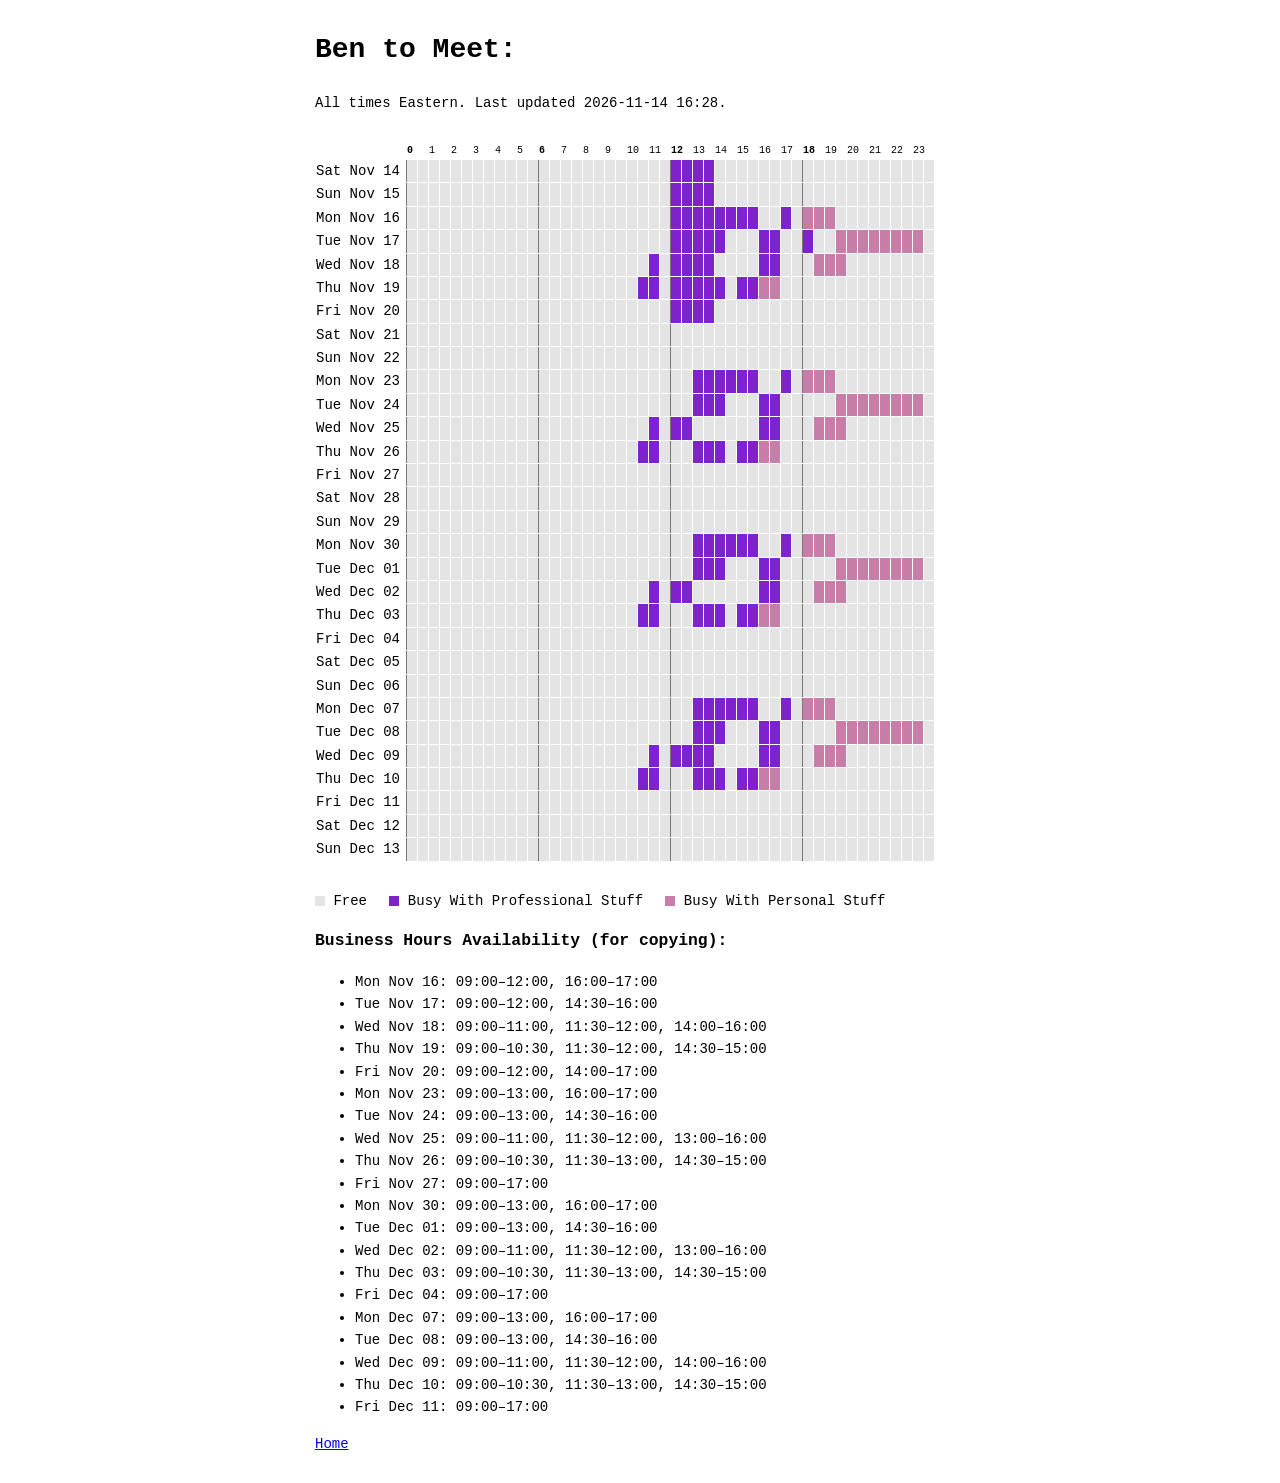
==== commit 96f27c27: "Deploy beniaminogreen/new_website to beniaminogreen/new_website:gh-pages" ====
--- a/availability/index.html
+++ b/availability/index.html
@@ -17,15 +17,8 @@
 .c1{background:#C77DA8}
 </style></head><body>
 <h1>Ben to Meet:</h1>
-<p>All times Eastern. Last updated 2026-11-07 09:00.</p>
+<p>All times Eastern. Last updated 2026-11-14 16:28.</p>
 <div class="s"><table><thead><tr><th></th><th colspan="2">0</th><th colspan="2">1</th><th colspan="2">2</th><th colspan="2">3</th><th colspan="2">4</th><th colspan="2">5</th><th colspan="2">6</th><th colspan="2">7</th><th colspan="2">8</th><th colspan="2">9</th><th colspan="2">10</th><th colspan="2">11</th><th colspan="2">12</th><th colspan="2">13</th><th colspan="2">14</th><th colspan="2">15</th><th colspan="2">16</th><th colspan="2">17</th><th colspan="2">18</th><th colspan="2">19</th><th colspan="2">20</th><th colspan="2">21</th><th colspan="2">22</th><th colspan="2">23</th></tr></thead><tbody>
-<tr><th>Sat Nov 07</th><td title="Sat Nov 07 00:00–00:30: Free"></td><td title="Sat Nov 07 00:30–01:00: Free"></td><td title="Sat Nov 07 01:00–01:30: Free"></td><td title="Sat Nov 07 01:30–02:00: Free"></td><td title="Sat Nov 07 02:00–02:30: Free"></td><td title="Sat Nov 07 02:30–03:00: Free"></td><td title="Sat Nov 07 03:00–03:30: Free"></td><td title="Sat Nov 07 03:30–04:00: Free"></td><td title="Sat Nov 07 04:00–04:30: Free"></td><td title="Sat Nov 07 04:30–05:00: Free"></td><td title="Sat Nov 07 05:00–05:30: Free"></td><td title="Sat Nov 07 05:30–06:00: Free"></td><td title="Sat Nov 07 06:00–06:30: Free"></td><td title="Sat Nov 07 06:30–07:00: Free"></td><td title="Sat Nov 07 07:00–07:30: Free"></td><td title="Sat Nov 07 07:30–08:00: Free"></td><td title="Sat Nov 07 08:00–08:30: Free"></td><td title="Sat Nov 07 08:30–09:00: Free"></td><td title="Sat Nov 07 09:00–09:30: Free"></td><td title="Sat Nov 07 09:30–10:00: Free"></td><td title="Sat Nov 07 10:00–10:30: Free"></td><td title="Sat Nov 07 10:30–11:00: Free"></td><td title="Sat Nov 07 11:00–11:30: Free"></td><td title="Sat Nov 07 11:30–12:00: Free"></td><td class="c0" title="Sat Nov 07 12:00–12:30: Busy With Professional Stuff"></td><td class="c0" title="Sat Nov 07 12:30–13:00: Busy With Professional Stuff"></td><td class="c0" title="Sat Nov 07 13:00–13:30: Busy With Professional Stuff"></td><td class="c0" title="Sat Nov 07 13:30–14:00: Busy With Professional Stuff"></td><td title="Sat Nov 07 14:00–14:30: Free"></td><td title="Sat Nov 07 14:30–15:00: Free"></td><td title="Sat Nov 07 15:00–15:30: Free"></td><td title="Sat Nov 07 15:30–16:00: Free"></td><td title="Sat Nov 07 16:00–16:30: Free"></td><td title="Sat Nov 07 16:30–17:00: Free"></td><td title="Sat Nov 07 17:00–17:30: Free"></td><td title="Sat Nov 07 17:30–18:00: Free"></td><td title="Sat Nov 07 18:00–18:30: Free"></td><td title="Sat Nov 07 18:30–19:00: Free"></td><td title="Sat Nov 07 19:00–19:30: Free"></td><td title="Sat Nov 07 19:30–20:00: Free"></td><td title="Sat Nov 07 20:00–20:30: Free"></td><td title="Sat Nov 07 20:30–21:00: Free"></td><td title="Sat Nov 07 21:00–21:30: Free"></td><td title="Sat Nov 07 21:30–22:00: Free"></td><td title="Sat Nov 07 22:00–22:30: Free"></td><td title="Sat Nov 07 22:30–23:00: Free"></td><td title="Sat Nov 07 23:00–23:30: Free"></td><td title="Sat Nov 07 23:30–24:00: Free"></td></tr>
-<tr><th>Sun Nov 08</th><td title="Sun Nov 08 00:00–00:30: Free"></td><td title="Sun Nov 08 00:30–01:00: Free"></td><td title="Sun Nov 08 01:00–01:30: Free"></td><td title="Sun Nov 08 01:30–02:00: Free"></td><td title="Sun Nov 08 02:00–02:30: Free"></td><td title="Sun Nov 08 02:30–03:00: Free"></td><td title="Sun Nov 08 03:00–03:30: Free"></td><td title="Sun Nov 08 03:30–04:00: Free"></td><td title="Sun Nov 08 04:00–04:30: Free"></td><td title="Sun Nov 08 04:30–05:00: Free"></td><td title="Sun Nov 08 05:00–05:30: Free"></td><td title="Sun Nov 08 05:30–06:00: Free"></td><td title="Sun Nov 08 06:00–06:30: Free"></td><td title="Sun Nov 08 06:30–07:00: Free"></td><td title="Sun Nov 08 07:00–07:30: Free"></td><td title="Sun Nov 08 07:30–08:00: Free"></td><td title="Sun Nov 08 08:00–08:30: Free"></td><td title="Sun Nov 08 08:30–09:00: Free"></td><td title="Sun Nov 08 09:00–09:30: Free"></td><td title="Sun Nov 08 09:30–10:00: Free"></td><td title="Sun Nov 08 10:00–10:30: Free"></td><td title="Sun Nov 08 10:30–11:00: Free"></td><td title="Sun Nov 08 11:00–11:30: Free"></td><td title="Sun Nov 08 11:30–12:00: Free"></td><td class="c0" title="Sun Nov 08 12:00–12:30: Busy With Professional Stuff"></td><td class="c0" title="Sun Nov 08 12:30–13:00: Busy With Professional Stuff"></td><td class="c0" title="Sun Nov 08 13:00–13:30: Busy With Professional Stuff"></td><td class="c0" title="Sun Nov 08 13:30–14:00: Busy With Professional Stuff"></td><td title="Sun Nov 08 14:00–14:30: Free"></td><td title="Sun Nov 08 14:30–15:00: Free"></td><td title="Sun Nov 08 15:00–15:30: Free"></td><td title="Sun Nov 08 15:30–16:00: Free"></td><td title="Sun Nov 08 16:00–16:30: Free"></td><td title="Sun Nov 08 16:30–17:00: Free"></td><td title="Sun Nov 08 17:00–17:30: Free"></td><td title="Sun Nov 08 17:30–18:00: Free"></td><td title="Sun Nov 08 18:00–18:30: Free"></td><td title="Sun Nov 08 18:30–19:00: Free"></td><td title="Sun Nov 08 19:00–19:30: Free"></td><td title="Sun Nov 08 19:30–20:00: Free"></td><td title="Sun Nov 08 20:00–20:30: Free"></td><td title="Sun Nov 08 20:30–21:00: Free"></td><td title="Sun Nov 08 21:00–21:30: Free"></td><td title="Sun Nov 08 21:30–22:00: Free"></td><td title="Sun Nov 08 22:00–22:30: Free"></td><td title="Sun Nov 08 22:30–23:00: Free"></td><td title="Sun Nov 08 23:00–23:30: Free"></td><td title="Sun Nov 08 23:30–24:00: Free"></td></tr>
-<tr><th>Mon Nov 09</th><td title="Mon Nov 09 00:00–00:30: Free"></td><td title="Mon Nov 09 00:30–01:00: Free"></td><td title="Mon Nov 09 01:00–01:30: Free"></td><td title="Mon Nov 09 01:30–02:00: Free"></td><td title="Mon Nov 09 02:00–02:30: Free"></td><td title="Mon Nov 09 02:30–03:00: Free"></td><td title="Mon Nov 09 03:00–03:30: Free"></td><td title="Mon Nov 09 03:30–04:00: Free"></td><td title="Mon Nov 09 04:00–04:30: Free"></td><td title="Mon Nov 09 04:30–05:00: Free"></td><td title="Mon Nov 09 05:00–05:30: Free"></td><td title="Mon Nov 09 05:30–06:00: Free"></td><td title="Mon Nov 09 06:00–06:30: Free"></td><td title="Mon Nov 09 06:30–07:00: Free"></td><td title="Mon Nov 09 07:00–07:30: Free"></td><td title="Mon Nov 09 07:30–08:00: Free"></td><td title="Mon Nov 09 08:00–08:30: Free"></td><td title="Mon Nov 09 08:30–09:00: Free"></td><td title="Mon Nov 09 09:00–09:30: Free"></td><td title="Mon Nov 09 09:30–10:00: Free"></td><td title="Mon Nov 09 10:00–10:30: Free"></td><td title="Mon Nov 09 10:30–11:00: Free"></td><td title="Mon Nov 09 11:00–11:30: Free"></td><td title="Mon Nov 09 11:30–12:00: Free"></td><td class="c0" title="Mon Nov 09 12:00–12:30: Busy With Professional Stuff"></td><td class="c0" title="Mon Nov 09 12:30–13:00: Busy With Professional Stuff"></td><td class="c0" title="Mon Nov 09 13:00–13:30: Busy With Professional Stuff"></td><td class="c0" title="Mon Nov 09 13:30–14:00: Busy With Professional Stuff"></td><td class="c0" title="Mon Nov 09 14:00–14:30: Busy With Professional Stuff"></td><td class="c0" title="Mon Nov 09 14:30–15:00: Busy With Professional Stuff"></td><td class="c0" title="Mon Nov 09 15:00–15:30: Busy With Professional Stuff"></td><td class="c0" title="Mon Nov 09 15:30–16:00: Busy With Professional Stuff"></td><td title="Mon Nov 09 16:00–16:30: Free"></td><td title="Mon Nov 09 16:30–17:00: Free"></td><td class="c0" title="Mon Nov 09 17:00–17:30: Busy With Professional Stuff"></td><td title="Mon Nov 09 17:30–18:00: Free"></td><td class="c1" title="Mon Nov 09 18:00–18:30: Busy With Personal Stuff"></td><td class="c1" title="Mon Nov 09 18:30–19:00: Busy With Personal Stuff"></td><td class="c1" title="Mon Nov 09 19:00–19:30: Busy With Personal Stuff"></td><td title="Mon Nov 09 19:30–20:00: Free"></td><td title="Mon Nov 09 20:00–20:30: Free"></td><td title="Mon Nov 09 20:30–21:00: Free"></td><td title="Mon Nov 09 21:00–21:30: Free"></td><td title="Mon Nov 09 21:30–22:00: Free"></td><td title="Mon Nov 09 22:00–22:30: Free"></td><td title="Mon Nov 09 22:30–23:00: Free"></td><td title="Mon Nov 09 23:00–23:30: Free"></td><td title="Mon Nov 09 23:30–24:00: Free"></td></tr>
-<tr><th>Tue Nov 10</th><td title="Tue Nov 10 00:00–00:30: Free"></td><td title="Tue Nov 10 00:30–01:00: Free"></td><td title="Tue Nov 10 01:00–01:30: Free"></td><td title="Tue Nov 10 01:30–02:00: Free"></td><td title="Tue Nov 10 02:00–02:30: Free"></td><td title="Tue Nov 10 02:30–03:00: Free"></td><td title="Tue Nov 10 03:00–03:30: Free"></td><td title="Tue Nov 10 03:30–04:00: Free"></td><td title="Tue Nov 10 04:00–04:30: Free"></td><td title="Tue Nov 10 04:30–05:00: Free"></td><td title="Tue Nov 10 05:00–05:30: Free"></td><td title="Tue Nov 10 05:30–06:00: Free"></td><td title="Tue Nov 10 06:00–06:30: Free"></td><td title="Tue Nov 10 06:30–07:00: Free"></td><td title="Tue Nov 10 07:00–07:30: Free"></td><td title="Tue Nov 10 07:30–08:00: Free"></td><td title="Tue Nov 10 08:00–08:30: Free"></td><td title="Tue Nov 10 08:30–09:00: Free"></td><td title="Tue Nov 10 09:00–09:30: Free"></td><td title="Tue Nov 10 09:30–10:00: Free"></td><td title="Tue Nov 10 10:00–10:30: Free"></td><td title="Tue Nov 10 10:30–11:00: Free"></td><td title="Tue Nov 10 11:00–11:30: Free"></td><td title="Tue Nov 10 11:30–12:00: Free"></td><td class="c0" title="Tue Nov 10 12:00–12:30: Busy With Professional Stuff"></td><td class="c0" title="Tue Nov 10 12:30–13:00: Busy With Professional Stuff"></td><td class="c0" title="Tue Nov 10 13:00–13:30: Busy With Professional Stuff"></td><td class="c0" title="Tue Nov 10 13:30–14:00: Busy With Professional Stuff"></td><td class="c0" title="Tue Nov 10 14:00–14:30: Busy With Professional Stuff"></td><td title="Tue Nov 10 14:30–15:00: Free"></td><td title="Tue Nov 10 15:00–15:30: Free"></td><td title="Tue Nov 10 15:30–16:00: Free"></td><td class="c0" title="Tue Nov 10 16:00–16:30: Busy With Professional Stuff"></td><td class="c0" title="Tue Nov 10 16:30–17:00: Busy With Professional Stuff"></td><td title="Tue Nov 10 17:00–17:30: Free"></td><td title="Tue Nov 10 17:30–18:00: Free"></td><td title="Tue Nov 10 18:00–18:30: Free"></td><td title="Tue Nov 10 18:30–19:00: Free"></td><td title="Tue Nov 10 19:00–19:30: Free"></td><td class="c1" title="Tue Nov 10 19:30–20:00: Busy With Personal Stuff"></td><td class="c1" title="Tue Nov 10 20:00–20:30: Busy With Personal Stuff"></td><td class="c1" title="Tue Nov 10 20:30–21:00: Busy With Personal Stuff"></td><td class="c1" title="Tue Nov 10 21:00–21:30: Busy With Personal Stuff"></td><td class="c1" title="Tue Nov 10 21:30–22:00: Busy With Personal Stuff"></td><td class="c1" title="Tue Nov 10 22:00–22:30: Busy With Personal Stuff"></td><td class="c1" title="Tue Nov 10 22:30–23:00: Busy With Personal Stuff"></td><td class="c1" title="Tue Nov 10 23:00–23:30: Busy With Personal Stuff"></td><td title="Tue Nov 10 23:30–24:00: Free"></td></tr>
-<tr><th>Wed Nov 11</th><td title="Wed Nov 11 00:00–00:30: Free"></td><td title="Wed Nov 11 00:30–01:00: Free"></td><td title="Wed Nov 11 01:00–01:30: Free"></td><td title="Wed Nov 11 01:30–02:00: Free"></td><td title="Wed Nov 11 02:00–02:30: Free"></td><td title="Wed Nov 11 02:30–03:00: Free"></td><td title="Wed Nov 11 03:00–03:30: Free"></td><td title="Wed Nov 11 03:30–04:00: Free"></td><td title="Wed Nov 11 04:00–04:30: Free"></td><td title="Wed Nov 11 04:30–05:00: Free"></td><td title="Wed Nov 11 05:00–05:30: Free"></td><td title="Wed Nov 11 05:30–06:00: Free"></td><td title="Wed Nov 11 06:00–06:30: Free"></td><td title="Wed Nov 11 06:30–07:00: Free"></td><td title="Wed Nov 11 07:00–07:30: Free"></td><td title="Wed Nov 11 07:30–08:00: Free"></td><td title="Wed Nov 11 08:00–08:30: Free"></td><td title="Wed Nov 11 08:30–09:00: Free"></td><td title="Wed Nov 11 09:00–09:30: Free"></td><td title="Wed Nov 11 09:30–10:00: Free"></td><td title="Wed Nov 11 10:00–10:30: Free"></td><td title="Wed Nov 11 10:30–11:00: Free"></td><td class="c0" title="Wed Nov 11 11:00–11:30: Busy With Professional Stuff"></td><td title="Wed Nov 11 11:30–12:00: Free"></td><td class="c0" title="Wed Nov 11 12:00–12:30: Busy With Professional Stuff"></td><td class="c0" title="Wed Nov 11 12:30–13:00: Busy With Professional Stuff"></td><td class="c0" title="Wed Nov 11 13:00–13:30: Busy With Professional Stuff"></td><td class="c0" title="Wed Nov 11 13:30–14:00: Busy With Professional Stuff"></td><td class="c0" title="Wed Nov 11 14:00–14:30: Busy With Professional Stuff"></td><td class="c0" title="Wed Nov 11 14:30–15:00: Busy With Professional Stuff"></td><td title="Wed Nov 11 15:00–15:30: Free"></td><td title="Wed Nov 11 15:30–16:00: Free"></td><td class="c0" title="Wed Nov 11 16:00–16:30: Busy With Professional Stuff"></td><td class="c0" title="Wed Nov 11 16:30–17:00: Busy With Professional Stuff"></td><td title="Wed Nov 11 17:00–17:30: Free"></td><td title="Wed Nov 11 17:30–18:00: Free"></td><td title="Wed Nov 11 18:00–18:30: Free"></td><td class="c1" title="Wed Nov 11 18:30–19:00: Busy With Personal Stuff"></td><td class="c1" title="Wed Nov 11 19:00–19:30: Busy With Personal Stuff"></td><td class="c1" title="Wed Nov 11 19:30–20:00: Busy With Personal Stuff"></td><td title="Wed Nov 11 20:00–20:30: Free"></td><td title="Wed Nov 11 20:30–21:00: Free"></td><td title="Wed Nov 11 21:00–21:30: Free"></td><td title="Wed Nov 11 21:30–22:00: Free"></td><td title="Wed Nov 11 22:00–22:30: Free"></td><td title="Wed Nov 11 22:30–23:00: Free"></td><td title="Wed Nov 11 23:00–23:30: Free"></td><td title="Wed Nov 11 23:30–24:00: Free"></td></tr>
-<tr><th>Thu Nov 12</th><td title="Thu Nov 12 00:00–00:30: Free"></td><td title="Thu Nov 12 00:30–01:00: Free"></td><td title="Thu Nov 12 01:00–01:30: Free"></td><td title="Thu Nov 12 01:30–02:00: Free"></td><td title="Thu Nov 12 02:00–02:30: Free"></td><td title="Thu Nov 12 02:30–03:00: Free"></td><td title="Thu Nov 12 03:00–03:30: Free"></td><td title="Thu Nov 12 03:30–04:00: Free"></td><td title="Thu Nov 12 04:00–04:30: Free"></td><td title="Thu Nov 12 04:30–05:00: Free"></td><td title="Thu Nov 12 05:00–05:30: Free"></td><td title="Thu Nov 12 05:30–06:00: Free"></td><td title="Thu Nov 12 06:00–06:30: Free"></td><td title="Thu Nov 12 06:30–07:00: Free"></td><td title="Thu Nov 12 07:00–07:30: Free"></td><td title="Thu Nov 12 07:30–08:00: Free"></td><td title="Thu Nov 12 08:00–08:30: Free"></td><td title="Thu Nov 12 08:30–09:00: Free"></td><td title="Thu Nov 12 09:00–09:30: Free"></td><td title="Thu Nov 12 09:30–10:00: Free"></td><td title="Thu Nov 12 10:00–10:30: Free"></td><td class="c0" title="Thu Nov 12 10:30–11:00: Busy With Professional Stuff"></td><td class="c0" title="Thu Nov 12 11:00–11:30: Busy With Professional Stuff"></td><td title="Thu Nov 12 11:30–12:00: Free"></td><td class="c0" title="Thu Nov 12 12:00–12:30: Busy With Professional Stuff"></td><td class="c0" title="Thu Nov 12 12:30–13:00: Busy With Professional Stuff"></td><td class="c0" title="Thu Nov 12 13:00–13:30: Busy With Professional Stuff"></td><td class="c0" title="Thu Nov 12 13:30–14:00: Busy With Professional Stuff"></td><td class="c0" title="Thu Nov 12 14:00–14:30: Busy With Professional Stuff"></td><td title="Thu Nov 12 14:30–15:00: Free"></td><td class="c0" title="Thu Nov 12 15:00–15:30: Busy With Professional Stuff"></td><td class="c0" title="Thu Nov 12 15:30–16:00: Busy With Professional Stuff"></td><td class="c1" title="Thu Nov 12 16:00–16:30: Busy With Personal Stuff"></td><td class="c1" title="Thu Nov 12 16:30–17:00: Busy With Personal Stuff"></td><td title="Thu Nov 12 17:00–17:30: Free"></td><td title="Thu Nov 12 17:30–18:00: Free"></td><td title="Thu Nov 12 18:00–18:30: Free"></td><td title="Thu Nov 12 18:30–19:00: Free"></td><td title="Thu Nov 12 19:00–19:30: Free"></td><td title="Thu Nov 12 19:30–20:00: Free"></td><td title="Thu Nov 12 20:00–20:30: Free"></td><td title="Thu Nov 12 20:30–21:00: Free"></td><td title="Thu Nov 12 21:00–21:30: Free"></td><td title="Thu Nov 12 21:30–22:00: Free"></td><td title="Thu Nov 12 22:00–22:30: Free"></td><td title="Thu Nov 12 22:30–23:00: Free"></td><td title="Thu Nov 12 23:00–23:30: Free"></td><td title="Thu Nov 12 23:30–24:00: Free"></td></tr>
-<tr><th>Fri Nov 13</th><td title="Fri Nov 13 00:00–00:30: Free"></td><td title="Fri Nov 13 00:30–01:00: Free"></td><td title="Fri Nov 13 01:00–01:30: Free"></td><td title="Fri Nov 13 01:30–02:00: Free"></td><td title="Fri Nov 13 02:00–02:30: Free"></td><td title="Fri Nov 13 02:30–03:00: Free"></td><td title="Fri Nov 13 03:00–03:30: Free"></td><td title="Fri Nov 13 03:30–04:00: Free"></td><td title="Fri Nov 13 04:00–04:30: Free"></td><td title="Fri Nov 13 04:30–05:00: Free"></td><td title="Fri Nov 13 05:00–05:30: Free"></td><td title="Fri Nov 13 05:30–06:00: Free"></td><td title="Fri Nov 13 06:00–06:30: Free"></td><td title="Fri Nov 13 06:30–07:00: Free"></td><td title="Fri Nov 13 07:00–07:30: Free"></td><td title="Fri Nov 13 07:30–08:00: Free"></td><td title="Fri Nov 13 08:00–08:30: Free"></td><td title="Fri Nov 13 08:30–09:00: Free"></td><td title="Fri Nov 13 09:00–09:30: Free"></td><td title="Fri Nov 13 09:30–10:00: Free"></td><td title="Fri Nov 13 10:00–10:30: Free"></td><td title="Fri Nov 13 10:30–11:00: Free"></td><td title="Fri Nov 13 11:00–11:30: Free"></td><td title="Fri Nov 13 11:30–12:00: Free"></td><td class="c0" title="Fri Nov 13 12:00–12:30: Busy With Professional Stuff"></td><td class="c0" title="Fri Nov 13 12:30–13:00: Busy With Professional Stuff"></td><td class="c0" title="Fri Nov 13 13:00–13:30: Busy With Professional Stuff"></td><td class="c0" title="Fri Nov 13 13:30–14:00: Busy With Professional Stuff"></td><td title="Fri Nov 13 14:00–14:30: Free"></td><td title="Fri Nov 13 14:30–15:00: Free"></td><td title="Fri Nov 13 15:00–15:30: Free"></td><td title="Fri Nov 13 15:30–16:00: Free"></td><td title="Fri Nov 13 16:00–16:30: Free"></td><td title="Fri Nov 13 16:30–17:00: Free"></td><td title="Fri Nov 13 17:00–17:30: Free"></td><td title="Fri Nov 13 17:30–18:00: Free"></td><td title="Fri Nov 13 18:00–18:30: Free"></td><td title="Fri Nov 13 18:30–19:00: Free"></td><td title="Fri Nov 13 19:00–19:30: Free"></td><td title="Fri Nov 13 19:30–20:00: Free"></td><td title="Fri Nov 13 20:00–20:30: Free"></td><td title="Fri Nov 13 20:30–21:00: Free"></td><td title="Fri Nov 13 21:00–21:30: Free"></td><td title="Fri Nov 13 21:30–22:00: Free"></td><td title="Fri Nov 13 22:00–22:30: Free"></td><td title="Fri Nov 13 22:30–23:00: Free"></td><td title="Fri Nov 13 23:00–23:30: Free"></td><td title="Fri Nov 13 23:30–24:00: Free"></td></tr>
 <tr><th>Sat Nov 14</th><td title="Sat Nov 14 00:00–00:30: Free"></td><td title="Sat Nov 14 00:30–01:00: Free"></td><td title="Sat Nov 14 01:00–01:30: Free"></td><td title="Sat Nov 14 01:30–02:00: Free"></td><td title="Sat Nov 14 02:00–02:30: Free"></td><td title="Sat Nov 14 02:30–03:00: Free"></td><td title="Sat Nov 14 03:00–03:30: Free"></td><td title="Sat Nov 14 03:30–04:00: Free"></td><td title="Sat Nov 14 04:00–04:30: Free"></td><td title="Sat Nov 14 04:30–05:00: Free"></td><td title="Sat Nov 14 05:00–05:30: Free"></td><td title="Sat Nov 14 05:30–06:00: Free"></td><td title="Sat Nov 14 06:00–06:30: Free"></td><td title="Sat Nov 14 06:30–07:00: Free"></td><td title="Sat Nov 14 07:00–07:30: Free"></td><td title="Sat Nov 14 07:30–08:00: Free"></td><td title="Sat Nov 14 08:00–08:30: Free"></td><td title="Sat Nov 14 08:30–09:00: Free"></td><td title="Sat Nov 14 09:00–09:30: Free"></td><td title="Sat Nov 14 09:30–10:00: Free"></td><td title="Sat Nov 14 10:00–10:30: Free"></td><td title="Sat Nov 14 10:30–11:00: Free"></td><td title="Sat Nov 14 11:00–11:30: Free"></td><td title="Sat Nov 14 11:30–12:00: Free"></td><td class="c0" title="Sat Nov 14 12:00–12:30: Busy With Professional Stuff"></td><td class="c0" title="Sat Nov 14 12:30–13:00: Busy With Professional Stuff"></td><td class="c0" title="Sat Nov 14 13:00–13:30: Busy With Professional Stuff"></td><td class="c0" title="Sat Nov 14 13:30–14:00: Busy With Professional Stuff"></td><td title="Sat Nov 14 14:00–14:30: Free"></td><td title="Sat Nov 14 14:30–15:00: Free"></td><td title="Sat Nov 14 15:00–15:30: Free"></td><td title="Sat Nov 14 15:30–16:00: Free"></td><td title="Sat Nov 14 16:00–16:30: Free"></td><td title="Sat Nov 14 16:30–17:00: Free"></td><td title="Sat Nov 14 17:00–17:30: Free"></td><td title="Sat Nov 14 17:30–18:00: Free"></td><td title="Sat Nov 14 18:00–18:30: Free"></td><td title="Sat Nov 14 18:30–19:00: Free"></td><td title="Sat Nov 14 19:00–19:30: Free"></td><td title="Sat Nov 14 19:30–20:00: Free"></td><td title="Sat Nov 14 20:00–20:30: Free"></td><td title="Sat Nov 14 20:30–21:00: Free"></td><td title="Sat Nov 14 21:00–21:30: Free"></td><td title="Sat Nov 14 21:30–22:00: Free"></td><td title="Sat Nov 14 22:00–22:30: Free"></td><td title="Sat Nov 14 22:30–23:00: Free"></td><td title="Sat Nov 14 23:00–23:30: Free"></td><td title="Sat Nov 14 23:30–24:00: Free"></td></tr>
 <tr><th>Sun Nov 15</th><td title="Sun Nov 15 00:00–00:30: Free"></td><td title="Sun Nov 15 00:30–01:00: Free"></td><td title="Sun Nov 15 01:00–01:30: Free"></td><td title="Sun Nov 15 01:30–02:00: Free"></td><td title="Sun Nov 15 02:00–02:30: Free"></td><td title="Sun Nov 15 02:30–03:00: Free"></td><td title="Sun Nov 15 03:00–03:30: Free"></td><td title="Sun Nov 15 03:30–04:00: Free"></td><td title="Sun Nov 15 04:00–04:30: Free"></td><td title="Sun Nov 15 04:30–05:00: Free"></td><td title="Sun Nov 15 05:00–05:30: Free"></td><td title="Sun Nov 15 05:30–06:00: Free"></td><td title="Sun Nov 15 06:00–06:30: Free"></td><td title="Sun Nov 15 06:30–07:00: Free"></td><td title="Sun Nov 15 07:00–07:30: Free"></td><td title="Sun Nov 15 07:30–08:00: Free"></td><td title="Sun Nov 15 08:00–08:30: Free"></td><td title="Sun Nov 15 08:30–09:00: Free"></td><td title="Sun Nov 15 09:00–09:30: Free"></td><td title="Sun Nov 15 09:30–10:00: Free"></td><td title="Sun Nov 15 10:00–10:30: Free"></td><td title="Sun Nov 15 10:30–11:00: Free"></td><td title="Sun Nov 15 11:00–11:30: Free"></td><td title="Sun Nov 15 11:30–12:00: Free"></td><td class="c0" title="Sun Nov 15 12:00–12:30: Busy With Professional Stuff"></td><td class="c0" title="Sun Nov 15 12:30–13:00: Busy With Professional Stuff"></td><td class="c0" title="Sun Nov 15 13:00–13:30: Busy With Professional Stuff"></td><td class="c0" title="Sun Nov 15 13:30–14:00: Busy With Professional Stuff"></td><td title="Sun Nov 15 14:00–14:30: Free"></td><td title="Sun Nov 15 14:30–15:00: Free"></td><td title="Sun Nov 15 15:00–15:30: Free"></td><td title="Sun Nov 15 15:30–16:00: Free"></td><td title="Sun Nov 15 16:00–16:30: Free"></td><td title="Sun Nov 15 16:30–17:00: Free"></td><td title="Sun Nov 15 17:00–17:30: Free"></td><td title="Sun Nov 15 17:30–18:00: Free"></td><td title="Sun Nov 15 18:00–18:30: Free"></td><td title="Sun Nov 15 18:30–19:00: Free"></td><td title="Sun Nov 15 19:00–19:30: Free"></td><td title="Sun Nov 15 19:30–20:00: Free"></td><td title="Sun Nov 15 20:00–20:30: Free"></td><td title="Sun Nov 15 20:30–21:00: Free"></td><td title="Sun Nov 15 21:00–21:30: Free"></td><td title="Sun Nov 15 21:30–22:00: Free"></td><td title="Sun Nov 15 22:00–22:30: Free"></td><td title="Sun Nov 15 22:30–23:00: Free"></td><td title="Sun Nov 15 23:00–23:30: Free"></td><td title="Sun Nov 15 23:30–24:00: Free"></td></tr>
 <tr><th>Mon Nov 16</th><td title="Mon Nov 16 00:00–00:30: Free"></td><td title="Mon Nov 16 00:30–01:00: Free"></td><td title="Mon Nov 16 01:00–01:30: Free"></td><td title="Mon Nov 16 01:30–02:00: Free"></td><td title="Mon Nov 16 02:00–02:30: Free"></td><td title="Mon Nov 16 02:30–03:00: Free"></td><td title="Mon Nov 16 03:00–03:30: Free"></td><td title="Mon Nov 16 03:30–04:00: Free"></td><td title="Mon Nov 16 04:00–04:30: Free"></td><td title="Mon Nov 16 04:30–05:00: Free"></td><td title="Mon Nov 16 05:00–05:30: Free"></td><td title="Mon Nov 16 05:30–06:00: Free"></td><td title="Mon Nov 16 06:00–06:30: Free"></td><td title="Mon Nov 16 06:30–07:00: Free"></td><td title="Mon Nov 16 07:00–07:30: Free"></td><td title="Mon Nov 16 07:30–08:00: Free"></td><td title="Mon Nov 16 08:00–08:30: Free"></td><td title="Mon Nov 16 08:30–09:00: Free"></td><td title="Mon Nov 16 09:00–09:30: Free"></td><td title="Mon Nov 16 09:30–10:00: Free"></td><td title="Mon Nov 16 10:00–10:30: Free"></td><td title="Mon Nov 16 10:30–11:00: Free"></td><td title="Mon Nov 16 11:00–11:30: Free"></td><td title="Mon Nov 16 11:30–12:00: Free"></td><td class="c0" title="Mon Nov 16 12:00–12:30: Busy With Professional Stuff"></td><td class="c0" title="Mon Nov 16 12:30–13:00: Busy With Professional Stuff"></td><td class="c0" title="Mon Nov 16 13:00–13:30: Busy With Professional Stuff"></td><td class="c0" title="Mon Nov 16 13:30–14:00: Busy With Professional Stuff"></td><td class="c0" title="Mon Nov 16 14:00–14:30: Busy With Professional Stuff"></td><td class="c0" title="Mon Nov 16 14:30–15:00: Busy With Professional Stuff"></td><td class="c0" title="Mon Nov 16 15:00–15:30: Busy With Professional Stuff"></td><td class="c0" title="Mon Nov 16 15:30–16:00: Busy With Professional Stuff"></td><td title="Mon Nov 16 16:00–16:30: Free"></td><td title="Mon Nov 16 16:30–17:00: Free"></td><td class="c0" title="Mon Nov 16 17:00–17:30: Busy With Professional Stuff"></td><td title="Mon Nov 16 17:30–18:00: Free"></td><td class="c1" title="Mon Nov 16 18:00–18:30: Busy With Personal Stuff"></td><td class="c1" title="Mon Nov 16 18:30–19:00: Busy With Personal Stuff"></td><td class="c1" title="Mon Nov 16 19:00–19:30: Busy With Personal Stuff"></td><td title="Mon Nov 16 19:30–20:00: Free"></td><td title="Mon Nov 16 20:00–20:30: Free"></td><td title="Mon Nov 16 20:30–21:00: Free"></td><td title="Mon Nov 16 21:00–21:30: Free"></td><td title="Mon Nov 16 21:30–22:00: Free"></td><td title="Mon Nov 16 22:00–22:30: Free"></td><td title="Mon Nov 16 22:30–23:00: Free"></td><td title="Mon Nov 16 23:00–23:30: Free"></td><td title="Mon Nov 16 23:30–24:00: Free"></td></tr>
@@ -49,15 +42,17 @@
 <tr><th>Fri Dec 04</th><td title="Fri Dec 04 00:00–00:30: Free"></td><td title="Fri Dec 04 00:30–01:00: Free"></td><td title="Fri Dec 04 01:00–01:30: Free"></td><td title="Fri Dec 04 01:30–02:00: Free"></td><td title="Fri Dec 04 02:00–02:30: Free"></td><td title="Fri Dec 04 02:30–03:00: Free"></td><td title="Fri Dec 04 03:00–03:30: Free"></td><td title="Fri Dec 04 03:30–04:00: Free"></td><td title="Fri Dec 04 04:00–04:30: Free"></td><td title="Fri Dec 04 04:30–05:00: Free"></td><td title="Fri Dec 04 05:00–05:30: Free"></td><td title="Fri Dec 04 05:30–06:00: Free"></td><td title="Fri Dec 04 06:00–06:30: Free"></td><td title="Fri Dec 04 06:30–07:00: Free"></td><td title="Fri Dec 04 07:00–07:30: Free"></td><td title="Fri Dec 04 07:30–08:00: Free"></td><td title="Fri Dec 04 08:00–08:30: Free"></td><td title="Fri Dec 04 08:30–09:00: Free"></td><td title="Fri Dec 04 09:00–09:30: Free"></td><td title="Fri Dec 04 09:30–10:00: Free"></td><td title="Fri Dec 04 10:00–10:30: Free"></td><td title="Fri Dec 04 10:30–11:00: Free"></td><td title="Fri Dec 04 11:00–11:30: Free"></td><td title="Fri Dec 04 11:30–12:00: Free"></td><td title="Fri Dec 04 12:00–12:30: Free"></td><td title="Fri Dec 04 12:30–13:00: Free"></td><td title="Fri Dec 04 13:00–13:30: Free"></td><td title="Fri Dec 04 13:30–14:00: Free"></td><td title="Fri Dec 04 14:00–14:30: Free"></td><td title="Fri Dec 04 14:30–15:00: Free"></td><td title="Fri Dec 04 15:00–15:30: Free"></td><td title="Fri Dec 04 15:30–16:00: Free"></td><td title="Fri Dec 04 16:00–16:30: Free"></td><td title="Fri Dec 04 16:30–17:00: Free"></td><td title="Fri Dec 04 17:00–17:30: Free"></td><td title="Fri Dec 04 17:30–18:00: Free"></td><td title="Fri Dec 04 18:00–18:30: Free"></td><td title="Fri Dec 04 18:30–19:00: Free"></td><td title="Fri Dec 04 19:00–19:30: Free"></td><td title="Fri Dec 04 19:30–20:00: Free"></td><td title="Fri Dec 04 20:00–20:30: Free"></td><td title="Fri Dec 04 20:30–21:00: Free"></td><td title="Fri Dec 04 21:00–21:30: Free"></td><td title="Fri Dec 04 21:30–22:00: Free"></td><td title="Fri Dec 04 22:00–22:30: Free"></td><td title="Fri Dec 04 22:30–23:00: Free"></td><td title="Fri Dec 04 23:00–23:30: Free"></td><td title="Fri Dec 04 23:30–24:00: Free"></td></tr>
 <tr><th>Sat Dec 05</th><td title="Sat Dec 05 00:00–00:30: Free"></td><td title="Sat Dec 05 00:30–01:00: Free"></td><td title="Sat Dec 05 01:00–01:30: Free"></td><td title="Sat Dec 05 01:30–02:00: Free"></td><td title="Sat Dec 05 02:00–02:30: Free"></td><td title="Sat Dec 05 02:30–03:00: Free"></td><td title="Sat Dec 05 03:00–03:30: Free"></td><td title="Sat Dec 05 03:30–04:00: Free"></td><td title="Sat Dec 05 04:00–04:30: Free"></td><td title="Sat Dec 05 04:30–05:00: Free"></td><td title="Sat Dec 05 05:00–05:30: Free"></td><td title="Sat Dec 05 05:30–06:00: Free"></td><td title="Sat Dec 05 06:00–06:30: Free"></td><td title="Sat Dec 05 06:30–07:00: Free"></td><td title="Sat Dec 05 07:00–07:30: Free"></td><td title="Sat Dec 05 07:30–08:00: Free"></td><td title="Sat Dec 05 08:00–08:30: Free"></td><td title="Sat Dec 05 08:30–09:00: Free"></td><td title="Sat Dec 05 09:00–09:30: Free"></td><td title="Sat Dec 05 09:30–10:00: Free"></td><td title="Sat Dec 05 10:00–10:30: Free"></td><td title="Sat Dec 05 10:30–11:00: Free"></td><td title="Sat Dec 05 11:00–11:30: Free"></td><td title="Sat Dec 05 11:30–12:00: Free"></td><td title="Sat Dec 05 12:00–12:30: Free"></td><td title="Sat Dec 05 12:30–13:00: Free"></td><td title="Sat Dec 05 13:00–13:30: Free"></td><td title="Sat Dec 05 13:30–14:00: Free"></td><td title="Sat Dec 05 14:00–14:30: Free"></td><td title="Sat Dec 05 14:30–15:00: Free"></td><td title="Sat Dec 05 15:00–15:30: Free"></td><td title="Sat Dec 05 15:30–16:00: Free"></td><td title="Sat Dec 05 16:00–16:30: Free"></td><td title="Sat Dec 05 16:30–17:00: Free"></td><td title="Sat Dec 05 17:00–17:30: Free"></td><td title="Sat Dec 05 17:30–18:00: Free"></td><td title="Sat Dec 05 18:00–18:30: Free"></td><td title="Sat Dec 05 18:30–19:00: Free"></td><td title="Sat Dec 05 19:00–19:30: Free"></td><td title="Sat Dec 05 19:30–20:00: Free"></td><td title="Sat Dec 05 20:00–20:30: Free"></td><td title="Sat Dec 05 20:30–21:00: Free"></td><td title="Sat Dec 05 21:00–21:30: Free"></td><td title="Sat Dec 05 21:30–22:00: Free"></td><td title="Sat Dec 05 22:00–22:30: Free"></td><td title="Sat Dec 05 22:30–23:00: Free"></td><td title="Sat Dec 05 23:00–23:30: Free"></td><td title="Sat Dec 05 23:30–24:00: Free"></td></tr>
 <tr><th>Sun Dec 06</th><td title="Sun Dec 06 00:00–00:30: Free"></td><td title="Sun Dec 06 00:30–01:00: Free"></td><td title="Sun Dec 06 01:00–01:30: Free"></td><td title="Sun Dec 06 01:30–02:00: Free"></td><td title="Sun Dec 06 02:00–02:30: Free"></td><td title="Sun Dec 06 02:30–03:00: Free"></td><td title="Sun Dec 06 03:00–03:30: Free"></td><td title="Sun Dec 06 03:30–04:00: Free"></td><td title="Sun Dec 06 04:00–04:30: Free"></td><td title="Sun Dec 06 04:30–05:00: Free"></td><td title="Sun Dec 06 05:00–05:30: Free"></td><td title="Sun Dec 06 05:30–06:00: Free"></td><td title="Sun Dec 06 06:00–06:30: Free"></td><td title="Sun Dec 06 06:30–07:00: Free"></td><td title="Sun Dec 06 07:00–07:30: Free"></td><td title="Sun Dec 06 07:30–08:00: Free"></td><td title="Sun Dec 06 08:00–08:30: Free"></td><td title="Sun Dec 06 08:30–09:00: Free"></td><td title="Sun Dec 06 09:00–09:30: Free"></td><td title="Sun Dec 06 09:30–10:00: Free"></td><td title="Sun Dec 06 10:00–10:30: Free"></td><td title="Sun Dec 06 10:30–11:00: Free"></td><td title="Sun Dec 06 11:00–11:30: Free"></td><td title="Sun Dec 06 11:30–12:00: Free"></td><td title="Sun Dec 06 12:00–12:30: Free"></td><td title="Sun Dec 06 12:30–13:00: Free"></td><td title="Sun Dec 06 13:00–13:30: Free"></td><td title="Sun Dec 06 13:30–14:00: Free"></td><td title="Sun Dec 06 14:00–14:30: Free"></td><td title="Sun Dec 06 14:30–15:00: Free"></td><td title="Sun Dec 06 15:00–15:30: Free"></td><td title="Sun Dec 06 15:30–16:00: Free"></td><td title="Sun Dec 06 16:00–16:30: Free"></td><td title="Sun Dec 06 16:30–17:00: Free"></td><td title="Sun Dec 06 17:00–17:30: Free"></td><td title="Sun Dec 06 17:30–18:00: Free"></td><td title="Sun Dec 06 18:00–18:30: Free"></td><td title="Sun Dec 06 18:30–19:00: Free"></td><td title="Sun Dec 06 19:00–19:30: Free"></td><td title="Sun Dec 06 19:30–20:00: Free"></td><td title="Sun Dec 06 20:00–20:30: Free"></td><td title="Sun Dec 06 20:30–21:00: Free"></td><td title="Sun Dec 06 21:00–21:30: Free"></td><td title="Sun Dec 06 21:30–22:00: Free"></td><td title="Sun Dec 06 22:00–22:30: Free"></td><td title="Sun Dec 06 22:30–23:00: Free"></td><td title="Sun Dec 06 23:00–23:30: Free"></td><td title="Sun Dec 06 23:30–24:00: Free"></td></tr>
+<tr><th>Mon Dec 07</th><td title="Mon Dec 07 00:00–00:30: Free"></td><td title="Mon Dec 07 00:30–01:00: Free"></td><td title="Mon Dec 07 01:00–01:30: Free"></td><td title="Mon Dec 07 01:30–02:00: Free"></td><td title="Mon Dec 07 02:00–02:30: Free"></td><td title="Mon Dec 07 02:30–03:00: Free"></td><td title="Mon Dec 07 03:00–03:30: Free"></td><td title="Mon Dec 07 03:30–04:00: Free"></td><td title="Mon Dec 07 04:00–04:30: Free"></td><td title="Mon Dec 07 04:30–05:00: Free"></td><td title="Mon Dec 07 05:00–05:30: Free"></td><td title="Mon Dec 07 05:30–06:00: Free"></td><td title="Mon Dec 07 06:00–06:30: Free"></td><td title="Mon Dec 07 06:30–07:00: Free"></td><td title="Mon Dec 07 07:00–07:30: Free"></td><td title="Mon Dec 07 07:30–08:00: Free"></td><td title="Mon Dec 07 08:00–08:30: Free"></td><td title="Mon Dec 07 08:30–09:00: Free"></td><td title="Mon Dec 07 09:00–09:30: Free"></td><td title="Mon Dec 07 09:30–10:00: Free"></td><td title="Mon Dec 07 10:00–10:30: Free"></td><td title="Mon Dec 07 10:30–11:00: Free"></td><td title="Mon Dec 07 11:00–11:30: Free"></td><td title="Mon Dec 07 11:30–12:00: Free"></td><td title="Mon Dec 07 12:00–12:30: Free"></td><td title="Mon Dec 07 12:30–13:00: Free"></td><td class="c0" title="Mon Dec 07 13:00–13:30: Busy With Professional Stuff"></td><td class="c0" title="Mon Dec 07 13:30–14:00: Busy With Professional Stuff"></td><td class="c0" title="Mon Dec 07 14:00–14:30: Busy With Professional Stuff"></td><td class="c0" title="Mon Dec 07 14:30–15:00: Busy With Professional Stuff"></td><td class="c0" title="Mon Dec 07 15:00–15:30: Busy With Professional Stuff"></td><td class="c0" title="Mon Dec 07 15:30–16:00: Busy With Professional Stuff"></td><td title="Mon Dec 07 16:00–16:30: Free"></td><td title="Mon Dec 07 16:30–17:00: Free"></td><td class="c0" title="Mon Dec 07 17:00–17:30: Busy With Professional Stuff"></td><td title="Mon Dec 07 17:30–18:00: Free"></td><td class="c1" title="Mon Dec 07 18:00–18:30: Busy With Personal Stuff"></td><td class="c1" title="Mon Dec 07 18:30–19:00: Busy With Personal Stuff"></td><td class="c1" title="Mon Dec 07 19:00–19:30: Busy With Personal Stuff"></td><td title="Mon Dec 07 19:30–20:00: Free"></td><td title="Mon Dec 07 20:00–20:30: Free"></td><td title="Mon Dec 07 20:30–21:00: Free"></td><td title="Mon Dec 07 21:00–21:30: Free"></td><td title="Mon Dec 07 21:30–22:00: Free"></td><td title="Mon Dec 07 22:00–22:30: Free"></td><td title="Mon Dec 07 22:30–23:00: Free"></td><td title="Mon Dec 07 23:00–23:30: Free"></td><td title="Mon Dec 07 23:30–24:00: Free"></td></tr>
+<tr><th>Tue Dec 08</th><td title="Tue Dec 08 00:00–00:30: Free"></td><td title="Tue Dec 08 00:30–01:00: Free"></td><td title="Tue Dec 08 01:00–01:30: Free"></td><td title="Tue Dec 08 01:30–02:00: Free"></td><td title="Tue Dec 08 02:00–02:30: Free"></td><td title="Tue Dec 08 02:30–03:00: Free"></td><td title="Tue Dec 08 03:00–03:30: Free"></td><td title="Tue Dec 08 03:30–04:00: Free"></td><td title="Tue Dec 08 04:00–04:30: Free"></td><td title="Tue Dec 08 04:30–05:00: Free"></td><td title="Tue Dec 08 05:00–05:30: Free"></td><td title="Tue Dec 08 05:30–06:00: Free"></td><td title="Tue Dec 08 06:00–06:30: Free"></td><td title="Tue Dec 08 06:30–07:00: Free"></td><td title="Tue Dec 08 07:00–07:30: Free"></td><td title="Tue Dec 08 07:30–08:00: Free"></td><td title="Tue Dec 08 08:00–08:30: Free"></td><td title="Tue Dec 08 08:30–09:00: Free"></td><td title="Tue Dec 08 09:00–09:30: Free"></td><td title="Tue Dec 08 09:30–10:00: Free"></td><td title="Tue Dec 08 10:00–10:30: Free"></td><td title="Tue Dec 08 10:30–11:00: Free"></td><td title="Tue Dec 08 11:00–11:30: Free"></td><td title="Tue Dec 08 11:30–12:00: Free"></td><td title="Tue Dec 08 12:00–12:30: Free"></td><td title="Tue Dec 08 12:30–13:00: Free"></td><td class="c0" title="Tue Dec 08 13:00–13:30: Busy With Professional Stuff"></td><td class="c0" title="Tue Dec 08 13:30–14:00: Busy With Professional Stuff"></td><td class="c0" title="Tue Dec 08 14:00–14:30: Busy With Professional Stuff"></td><td title="Tue Dec 08 14:30–15:00: Free"></td><td title="Tue Dec 08 15:00–15:30: Free"></td><td title="Tue Dec 08 15:30–16:00: Free"></td><td class="c0" title="Tue Dec 08 16:00–16:30: Busy With Professional Stuff"></td><td class="c0" title="Tue Dec 08 16:30–17:00: Busy With Professional Stuff"></td><td title="Tue Dec 08 17:00–17:30: Free"></td><td title="Tue Dec 08 17:30–18:00: Free"></td><td title="Tue Dec 08 18:00–18:30: Free"></td><td title="Tue Dec 08 18:30–19:00: Free"></td><td title="Tue Dec 08 19:00–19:30: Free"></td><td class="c1" title="Tue Dec 08 19:30–20:00: Busy With Personal Stuff"></td><td class="c1" title="Tue Dec 08 20:00–20:30: Busy With Personal Stuff"></td><td class="c1" title="Tue Dec 08 20:30–21:00: Busy With Personal Stuff"></td><td class="c1" title="Tue Dec 08 21:00–21:30: Busy With Personal Stuff"></td><td class="c1" title="Tue Dec 08 21:30–22:00: Busy With Personal Stuff"></td><td class="c1" title="Tue Dec 08 22:00–22:30: Busy With Personal Stuff"></td><td class="c1" title="Tue Dec 08 22:30–23:00: Busy With Personal Stuff"></td><td class="c1" title="Tue Dec 08 23:00–23:30: Busy With Personal Stuff"></td><td title="Tue Dec 08 23:30–24:00: Free"></td></tr>
+<tr><th>Wed Dec 09</th><td title="Wed Dec 09 00:00–00:30: Free"></td><td title="Wed Dec 09 00:30–01:00: Free"></td><td title="Wed Dec 09 01:00–01:30: Free"></td><td title="Wed Dec 09 01:30–02:00: Free"></td><td title="Wed Dec 09 02:00–02:30: Free"></td><td title="Wed Dec 09 02:30–03:00: Free"></td><td title="Wed Dec 09 03:00–03:30: Free"></td><td title="Wed Dec 09 03:30–04:00: Free"></td><td title="Wed Dec 09 04:00–04:30: Free"></td><td title="Wed Dec 09 04:30–05:00: Free"></td><td title="Wed Dec 09 05:00–05:30: Free"></td><td title="Wed Dec 09 05:30–06:00: Free"></td><td title="Wed Dec 09 06:00–06:30: Free"></td><td title="Wed Dec 09 06:30–07:00: Free"></td><td title="Wed Dec 09 07:00–07:30: Free"></td><td title="Wed Dec 09 07:30–08:00: Free"></td><td title="Wed Dec 09 08:00–08:30: Free"></td><td title="Wed Dec 09 08:30–09:00: Free"></td><td title="Wed Dec 09 09:00–09:30: Free"></td><td title="Wed Dec 09 09:30–10:00: Free"></td><td title="Wed Dec 09 10:00–10:30: Free"></td><td title="Wed Dec 09 10:30–11:00: Free"></td><td class="c0" title="Wed Dec 09 11:00–11:30: Busy With Professional Stuff"></td><td title="Wed Dec 09 11:30–12:00: Free"></td><td class="c0" title="Wed Dec 09 12:00–12:30: Busy With Professional Stuff"></td><td class="c0" title="Wed Dec 09 12:30–13:00: Busy With Professional Stuff"></td><td class="c0" title="Wed Dec 09 13:00–13:30: Busy With Professional Stuff"></td><td class="c0" title="Wed Dec 09 13:30–14:00: Busy With Professional Stuff"></td><td title="Wed Dec 09 14:00–14:30: Free"></td><td title="Wed Dec 09 14:30–15:00: Free"></td><td title="Wed Dec 09 15:00–15:30: Free"></td><td title="Wed Dec 09 15:30–16:00: Free"></td><td class="c0" title="Wed Dec 09 16:00–16:30: Busy With Professional Stuff"></td><td class="c0" title="Wed Dec 09 16:30–17:00: Busy With Professional Stuff"></td><td title="Wed Dec 09 17:00–17:30: Free"></td><td title="Wed Dec 09 17:30–18:00: Free"></td><td title="Wed Dec 09 18:00–18:30: Free"></td><td class="c1" title="Wed Dec 09 18:30–19:00: Busy With Personal Stuff"></td><td class="c1" title="Wed Dec 09 19:00–19:30: Busy With Personal Stuff"></td><td class="c1" title="Wed Dec 09 19:30–20:00: Busy With Personal Stuff"></td><td title="Wed Dec 09 20:00–20:30: Free"></td><td title="Wed Dec 09 20:30–21:00: Free"></td><td title="Wed Dec 09 21:00–21:30: Free"></td><td title="Wed Dec 09 21:30–22:00: Free"></td><td title="Wed Dec 09 22:00–22:30: Free"></td><td title="Wed Dec 09 22:30–23:00: Free"></td><td title="Wed Dec 09 23:00–23:30: Free"></td><td title="Wed Dec 09 23:30–24:00: Free"></td></tr>
+<tr><th>Thu Dec 10</th><td title="Thu Dec 10 00:00–00:30: Free"></td><td title="Thu Dec 10 00:30–01:00: Free"></td><td title="Thu Dec 10 01:00–01:30: Free"></td><td title="Thu Dec 10 01:30–02:00: Free"></td><td title="Thu Dec 10 02:00–02:30: Free"></td><td title="Thu Dec 10 02:30–03:00: Free"></td><td title="Thu Dec 10 03:00–03:30: Free"></td><td title="Thu Dec 10 03:30–04:00: Free"></td><td title="Thu Dec 10 04:00–04:30: Free"></td><td title="Thu Dec 10 04:30–05:00: Free"></td><td title="Thu Dec 10 05:00–05:30: Free"></td><td title="Thu Dec 10 05:30–06:00: Free"></td><td title="Thu Dec 10 06:00–06:30: Free"></td><td title="Thu Dec 10 06:30–07:00: Free"></td><td title="Thu Dec 10 07:00–07:30: Free"></td><td title="Thu Dec 10 07:30–08:00: Free"></td><td title="Thu Dec 10 08:00–08:30: Free"></td><td title="Thu Dec 10 08:30–09:00: Free"></td><td title="Thu Dec 10 09:00–09:30: Free"></td><td title="Thu Dec 10 09:30–10:00: Free"></td><td title="Thu Dec 10 10:00–10:30: Free"></td><td class="c0" title="Thu Dec 10 10:30–11:00: Busy With Professional Stuff"></td><td class="c0" title="Thu Dec 10 11:00–11:30: Busy With Professional Stuff"></td><td title="Thu Dec 10 11:30–12:00: Free"></td><td title="Thu Dec 10 12:00–12:30: Free"></td><td title="Thu Dec 10 12:30–13:00: Free"></td><td class="c0" title="Thu Dec 10 13:00–13:30: Busy With Professional Stuff"></td><td class="c0" title="Thu Dec 10 13:30–14:00: Busy With Professional Stuff"></td><td class="c0" title="Thu Dec 10 14:00–14:30: Busy With Professional Stuff"></td><td title="Thu Dec 10 14:30–15:00: Free"></td><td class="c0" title="Thu Dec 10 15:00–15:30: Busy With Professional Stuff"></td><td class="c0" title="Thu Dec 10 15:30–16:00: Busy With Professional Stuff"></td><td class="c1" title="Thu Dec 10 16:00–16:30: Busy With Personal Stuff"></td><td class="c1" title="Thu Dec 10 16:30–17:00: Busy With Personal Stuff"></td><td title="Thu Dec 10 17:00–17:30: Free"></td><td title="Thu Dec 10 17:30–18:00: Free"></td><td title="Thu Dec 10 18:00–18:30: Free"></td><td title="Thu Dec 10 18:30–19:00: Free"></td><td title="Thu Dec 10 19:00–19:30: Free"></td><td title="Thu Dec 10 19:30–20:00: Free"></td><td title="Thu Dec 10 20:00–20:30: Free"></td><td title="Thu Dec 10 20:30–21:00: Free"></td><td title="Thu Dec 10 21:00–21:30: Free"></td><td title="Thu Dec 10 21:30–22:00: Free"></td><td title="Thu Dec 10 22:00–22:30: Free"></td><td title="Thu Dec 10 22:30–23:00: Free"></td><td title="Thu Dec 10 23:00–23:30: Free"></td><td title="Thu Dec 10 23:30–24:00: Free"></td></tr>
+<tr><th>Fri Dec 11</th><td title="Fri Dec 11 00:00–00:30: Free"></td><td title="Fri Dec 11 00:30–01:00: Free"></td><td title="Fri Dec 11 01:00–01:30: Free"></td><td title="Fri Dec 11 01:30–02:00: Free"></td><td title="Fri Dec 11 02:00–02:30: Free"></td><td title="Fri Dec 11 02:30–03:00: Free"></td><td title="Fri Dec 11 03:00–03:30: Free"></td><td title="Fri Dec 11 03:30–04:00: Free"></td><td title="Fri Dec 11 04:00–04:30: Free"></td><td title="Fri Dec 11 04:30–05:00: Free"></td><td title="Fri Dec 11 05:00–05:30: Free"></td><td title="Fri Dec 11 05:30–06:00: Free"></td><td title="Fri Dec 11 06:00–06:30: Free"></td><td title="Fri Dec 11 06:30–07:00: Free"></td><td title="Fri Dec 11 07:00–07:30: Free"></td><td title="Fri Dec 11 07:30–08:00: Free"></td><td title="Fri Dec 11 08:00–08:30: Free"></td><td title="Fri Dec 11 08:30–09:00: Free"></td><td title="Fri Dec 11 09:00–09:30: Free"></td><td title="Fri Dec 11 09:30–10:00: Free"></td><td title="Fri Dec 11 10:00–10:30: Free"></td><td title="Fri Dec 11 10:30–11:00: Free"></td><td title="Fri Dec 11 11:00–11:30: Free"></td><td title="Fri Dec 11 11:30–12:00: Free"></td><td title="Fri Dec 11 12:00–12:30: Free"></td><td title="Fri Dec 11 12:30–13:00: Free"></td><td title="Fri Dec 11 13:00–13:30: Free"></td><td title="Fri Dec 11 13:30–14:00: Free"></td><td title="Fri Dec 11 14:00–14:30: Free"></td><td title="Fri Dec 11 14:30–15:00: Free"></td><td title="Fri Dec 11 15:00–15:30: Free"></td><td title="Fri Dec 11 15:30–16:00: Free"></td><td title="Fri Dec 11 16:00–16:30: Free"></td><td title="Fri Dec 11 16:30–17:00: Free"></td><td title="Fri Dec 11 17:00–17:30: Free"></td><td title="Fri Dec 11 17:30–18:00: Free"></td><td title="Fri Dec 11 18:00–18:30: Free"></td><td title="Fri Dec 11 18:30–19:00: Free"></td><td title="Fri Dec 11 19:00–19:30: Free"></td><td title="Fri Dec 11 19:30–20:00: Free"></td><td title="Fri Dec 11 20:00–20:30: Free"></td><td title="Fri Dec 11 20:30–21:00: Free"></td><td title="Fri Dec 11 21:00–21:30: Free"></td><td title="Fri Dec 11 21:30–22:00: Free"></td><td title="Fri Dec 11 22:00–22:30: Free"></td><td title="Fri Dec 11 22:30–23:00: Free"></td><td title="Fri Dec 11 23:00–23:30: Free"></td><td title="Fri Dec 11 23:30–24:00: Free"></td></tr>
+<tr><th>Sat Dec 12</th><td title="Sat Dec 12 00:00–00:30: Free"></td><td title="Sat Dec 12 00:30–01:00: Free"></td><td title="Sat Dec 12 01:00–01:30: Free"></td><td title="Sat Dec 12 01:30–02:00: Free"></td><td title="Sat Dec 12 02:00–02:30: Free"></td><td title="Sat Dec 12 02:30–03:00: Free"></td><td title="Sat Dec 12 03:00–03:30: Free"></td><td title="Sat Dec 12 03:30–04:00: Free"></td><td title="Sat Dec 12 04:00–04:30: Free"></td><td title="Sat Dec 12 04:30–05:00: Free"></td><td title="Sat Dec 12 05:00–05:30: Free"></td><td title="Sat Dec 12 05:30–06:00: Free"></td><td title="Sat Dec 12 06:00–06:30: Free"></td><td title="Sat Dec 12 06:30–07:00: Free"></td><td title="Sat Dec 12 07:00–07:30: Free"></td><td title="Sat Dec 12 07:30–08:00: Free"></td><td title="Sat Dec 12 08:00–08:30: Free"></td><td title="Sat Dec 12 08:30–09:00: Free"></td><td title="Sat Dec 12 09:00–09:30: Free"></td><td title="Sat Dec 12 09:30–10:00: Free"></td><td title="Sat Dec 12 10:00–10:30: Free"></td><td title="Sat Dec 12 10:30–11:00: Free"></td><td title="Sat Dec 12 11:00–11:30: Free"></td><td title="Sat Dec 12 11:30–12:00: Free"></td><td title="Sat Dec 12 12:00–12:30: Free"></td><td title="Sat Dec 12 12:30–13:00: Free"></td><td title="Sat Dec 12 13:00–13:30: Free"></td><td title="Sat Dec 12 13:30–14:00: Free"></td><td title="Sat Dec 12 14:00–14:30: Free"></td><td title="Sat Dec 12 14:30–15:00: Free"></td><td title="Sat Dec 12 15:00–15:30: Free"></td><td title="Sat Dec 12 15:30–16:00: Free"></td><td title="Sat Dec 12 16:00–16:30: Free"></td><td title="Sat Dec 12 16:30–17:00: Free"></td><td title="Sat Dec 12 17:00–17:30: Free"></td><td title="Sat Dec 12 17:30–18:00: Free"></td><td title="Sat Dec 12 18:00–18:30: Free"></td><td title="Sat Dec 12 18:30–19:00: Free"></td><td title="Sat Dec 12 19:00–19:30: Free"></td><td title="Sat Dec 12 19:30–20:00: Free"></td><td title="Sat Dec 12 20:00–20:30: Free"></td><td title="Sat Dec 12 20:30–21:00: Free"></td><td title="Sat Dec 12 21:00–21:30: Free"></td><td title="Sat Dec 12 21:30–22:00: Free"></td><td title="Sat Dec 12 22:00–22:30: Free"></td><td title="Sat Dec 12 22:30–23:00: Free"></td><td title="Sat Dec 12 23:00–23:30: Free"></td><td title="Sat Dec 12 23:30–24:00: Free"></td></tr>
+<tr><th>Sun Dec 13</th><td title="Sun Dec 13 00:00–00:30: Free"></td><td title="Sun Dec 13 00:30–01:00: Free"></td><td title="Sun Dec 13 01:00–01:30: Free"></td><td title="Sun Dec 13 01:30–02:00: Free"></td><td title="Sun Dec 13 02:00–02:30: Free"></td><td title="Sun Dec 13 02:30–03:00: Free"></td><td title="Sun Dec 13 03:00–03:30: Free"></td><td title="Sun Dec 13 03:30–04:00: Free"></td><td title="Sun Dec 13 04:00–04:30: Free"></td><td title="Sun Dec 13 04:30–05:00: Free"></td><td title="Sun Dec 13 05:00–05:30: Free"></td><td title="Sun Dec 13 05:30–06:00: Free"></td><td title="Sun Dec 13 06:00–06:30: Free"></td><td title="Sun Dec 13 06:30–07:00: Free"></td><td title="Sun Dec 13 07:00–07:30: Free"></td><td title="Sun Dec 13 07:30–08:00: Free"></td><td title="Sun Dec 13 08:00–08:30: Free"></td><td title="Sun Dec 13 08:30–09:00: Free"></td><td title="Sun Dec 13 09:00–09:30: Free"></td><td title="Sun Dec 13 09:30–10:00: Free"></td><td title="Sun Dec 13 10:00–10:30: Free"></td><td title="Sun Dec 13 10:30–11:00: Free"></td><td title="Sun Dec 13 11:00–11:30: Free"></td><td title="Sun Dec 13 11:30–12:00: Free"></td><td title="Sun Dec 13 12:00–12:30: Free"></td><td title="Sun Dec 13 12:30–13:00: Free"></td><td title="Sun Dec 13 13:00–13:30: Free"></td><td title="Sun Dec 13 13:30–14:00: Free"></td><td title="Sun Dec 13 14:00–14:30: Free"></td><td title="Sun Dec 13 14:30–15:00: Free"></td><td title="Sun Dec 13 15:00–15:30: Free"></td><td title="Sun Dec 13 15:30–16:00: Free"></td><td title="Sun Dec 13 16:00–16:30: Free"></td><td title="Sun Dec 13 16:30–17:00: Free"></td><td title="Sun Dec 13 17:00–17:30: Free"></td><td title="Sun Dec 13 17:30–18:00: Free"></td><td title="Sun Dec 13 18:00–18:30: Free"></td><td title="Sun Dec 13 18:30–19:00: Free"></td><td title="Sun Dec 13 19:00–19:30: Free"></td><td title="Sun Dec 13 19:30–20:00: Free"></td><td title="Sun Dec 13 20:00–20:30: Free"></td><td title="Sun Dec 13 20:30–21:00: Free"></td><td title="Sun Dec 13 21:00–21:30: Free"></td><td title="Sun Dec 13 21:30–22:00: Free"></td><td title="Sun Dec 13 22:00–22:30: Free"></td><td title="Sun Dec 13 22:30–23:00: Free"></td><td title="Sun Dec 13 23:00–23:30: Free"></td><td title="Sun Dec 13 23:30–24:00: Free"></td></tr>
 </tbody></table></div>
 <p><span class="k" style="margin-left:0;background:#e4e4e4"></span> Free <span class="k c0"></span> Busy With Professional Stuff <span class="k c1"></span> Busy With Personal Stuff</p>
 <h3> Business Hours Availability (for copying): </h3>
 <ul>
-<li>Mon Nov 09: 09:00–12:00, 16:00–17:00</li>
-<li>Tue Nov 10: 09:00–12:00, 14:30–16:00</li>
-<li>Wed Nov 11: 09:00–11:00, 11:30–12:00, 15:00–16:00</li>
-<li>Thu Nov 12: 09:00–10:30, 11:30–12:00, 14:30–15:00</li>
-<li>Fri Nov 13: 09:00–12:00, 14:00–17:00</li>
 <li>Mon Nov 16: 09:00–12:00, 16:00–17:00</li>
 <li>Tue Nov 17: 09:00–12:00, 14:30–16:00</li>
 <li>Wed Nov 18: 09:00–11:00, 11:30–12:00, 14:00–16:00</li>
@@ -73,6 +68,11 @@
 <li>Wed Dec 02: 09:00–11:00, 11:30–12:00, 13:00–16:00</li>
 <li>Thu Dec 03: 09:00–10:30, 11:30–13:00, 14:30–15:00</li>
 <li>Fri Dec 04: 09:00–17:00</li>
+<li>Mon Dec 07: 09:00–13:00, 16:00–17:00</li>
+<li>Tue Dec 08: 09:00–13:00, 14:30–16:00</li>
+<li>Wed Dec 09: 09:00–11:00, 11:30–12:00, 14:00–16:00</li>
+<li>Thu Dec 10: 09:00–10:30, 11:30–13:00, 14:30–15:00</li>
+<li>Fri Dec 11: 09:00–17:00</li>
 </ul>
 <p><a href="/">Home</a></p>
 </body></html>
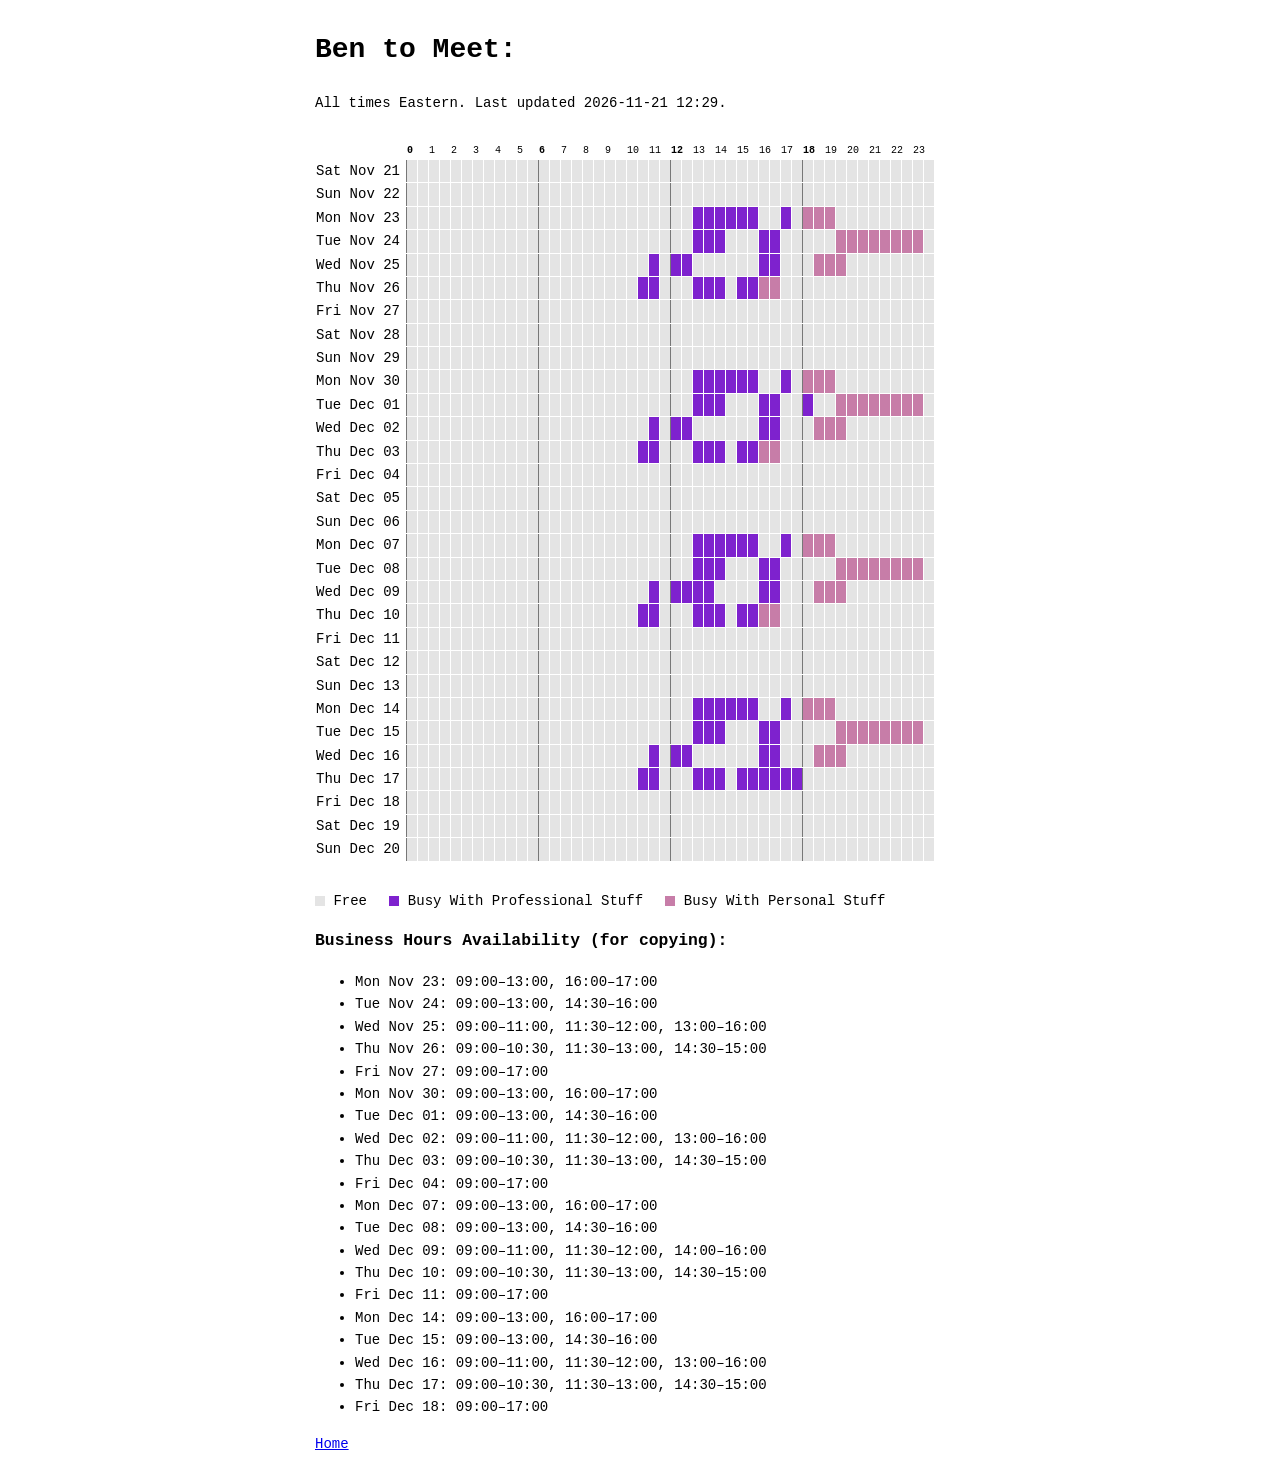
==== commit 20d6f8d0: "Deploy beniaminogreen/new_website to beniaminogreen/new_website:gh-pages" ====
--- a/availability/index.html
+++ b/availability/index.html
@@ -17,15 +17,8 @@
 .c1{background:#C77DA8}
 </style></head><body>
 <h1>Ben to Meet:</h1>
-<p>All times Eastern. Last updated 2026-11-14 16:28.</p>
+<p>All times Eastern. Last updated 2026-11-21 12:29.</p>
 <div class="s"><table><thead><tr><th></th><th colspan="2">0</th><th colspan="2">1</th><th colspan="2">2</th><th colspan="2">3</th><th colspan="2">4</th><th colspan="2">5</th><th colspan="2">6</th><th colspan="2">7</th><th colspan="2">8</th><th colspan="2">9</th><th colspan="2">10</th><th colspan="2">11</th><th colspan="2">12</th><th colspan="2">13</th><th colspan="2">14</th><th colspan="2">15</th><th colspan="2">16</th><th colspan="2">17</th><th colspan="2">18</th><th colspan="2">19</th><th colspan="2">20</th><th colspan="2">21</th><th colspan="2">22</th><th colspan="2">23</th></tr></thead><tbody>
-<tr><th>Sat Nov 14</th><td title="Sat Nov 14 00:00–00:30: Free"></td><td title="Sat Nov 14 00:30–01:00: Free"></td><td title="Sat Nov 14 01:00–01:30: Free"></td><td title="Sat Nov 14 01:30–02:00: Free"></td><td title="Sat Nov 14 02:00–02:30: Free"></td><td title="Sat Nov 14 02:30–03:00: Free"></td><td title="Sat Nov 14 03:00–03:30: Free"></td><td title="Sat Nov 14 03:30–04:00: Free"></td><td title="Sat Nov 14 04:00–04:30: Free"></td><td title="Sat Nov 14 04:30–05:00: Free"></td><td title="Sat Nov 14 05:00–05:30: Free"></td><td title="Sat Nov 14 05:30–06:00: Free"></td><td title="Sat Nov 14 06:00–06:30: Free"></td><td title="Sat Nov 14 06:30–07:00: Free"></td><td title="Sat Nov 14 07:00–07:30: Free"></td><td title="Sat Nov 14 07:30–08:00: Free"></td><td title="Sat Nov 14 08:00–08:30: Free"></td><td title="Sat Nov 14 08:30–09:00: Free"></td><td title="Sat Nov 14 09:00–09:30: Free"></td><td title="Sat Nov 14 09:30–10:00: Free"></td><td title="Sat Nov 14 10:00–10:30: Free"></td><td title="Sat Nov 14 10:30–11:00: Free"></td><td title="Sat Nov 14 11:00–11:30: Free"></td><td title="Sat Nov 14 11:30–12:00: Free"></td><td class="c0" title="Sat Nov 14 12:00–12:30: Busy With Professional Stuff"></td><td class="c0" title="Sat Nov 14 12:30–13:00: Busy With Professional Stuff"></td><td class="c0" title="Sat Nov 14 13:00–13:30: Busy With Professional Stuff"></td><td class="c0" title="Sat Nov 14 13:30–14:00: Busy With Professional Stuff"></td><td title="Sat Nov 14 14:00–14:30: Free"></td><td title="Sat Nov 14 14:30–15:00: Free"></td><td title="Sat Nov 14 15:00–15:30: Free"></td><td title="Sat Nov 14 15:30–16:00: Free"></td><td title="Sat Nov 14 16:00–16:30: Free"></td><td title="Sat Nov 14 16:30–17:00: Free"></td><td title="Sat Nov 14 17:00–17:30: Free"></td><td title="Sat Nov 14 17:30–18:00: Free"></td><td title="Sat Nov 14 18:00–18:30: Free"></td><td title="Sat Nov 14 18:30–19:00: Free"></td><td title="Sat Nov 14 19:00–19:30: Free"></td><td title="Sat Nov 14 19:30–20:00: Free"></td><td title="Sat Nov 14 20:00–20:30: Free"></td><td title="Sat Nov 14 20:30–21:00: Free"></td><td title="Sat Nov 14 21:00–21:30: Free"></td><td title="Sat Nov 14 21:30–22:00: Free"></td><td title="Sat Nov 14 22:00–22:30: Free"></td><td title="Sat Nov 14 22:30–23:00: Free"></td><td title="Sat Nov 14 23:00–23:30: Free"></td><td title="Sat Nov 14 23:30–24:00: Free"></td></tr>
-<tr><th>Sun Nov 15</th><td title="Sun Nov 15 00:00–00:30: Free"></td><td title="Sun Nov 15 00:30–01:00: Free"></td><td title="Sun Nov 15 01:00–01:30: Free"></td><td title="Sun Nov 15 01:30–02:00: Free"></td><td title="Sun Nov 15 02:00–02:30: Free"></td><td title="Sun Nov 15 02:30–03:00: Free"></td><td title="Sun Nov 15 03:00–03:30: Free"></td><td title="Sun Nov 15 03:30–04:00: Free"></td><td title="Sun Nov 15 04:00–04:30: Free"></td><td title="Sun Nov 15 04:30–05:00: Free"></td><td title="Sun Nov 15 05:00–05:30: Free"></td><td title="Sun Nov 15 05:30–06:00: Free"></td><td title="Sun Nov 15 06:00–06:30: Free"></td><td title="Sun Nov 15 06:30–07:00: Free"></td><td title="Sun Nov 15 07:00–07:30: Free"></td><td title="Sun Nov 15 07:30–08:00: Free"></td><td title="Sun Nov 15 08:00–08:30: Free"></td><td title="Sun Nov 15 08:30–09:00: Free"></td><td title="Sun Nov 15 09:00–09:30: Free"></td><td title="Sun Nov 15 09:30–10:00: Free"></td><td title="Sun Nov 15 10:00–10:30: Free"></td><td title="Sun Nov 15 10:30–11:00: Free"></td><td title="Sun Nov 15 11:00–11:30: Free"></td><td title="Sun Nov 15 11:30–12:00: Free"></td><td class="c0" title="Sun Nov 15 12:00–12:30: Busy With Professional Stuff"></td><td class="c0" title="Sun Nov 15 12:30–13:00: Busy With Professional Stuff"></td><td class="c0" title="Sun Nov 15 13:00–13:30: Busy With Professional Stuff"></td><td class="c0" title="Sun Nov 15 13:30–14:00: Busy With Professional Stuff"></td><td title="Sun Nov 15 14:00–14:30: Free"></td><td title="Sun Nov 15 14:30–15:00: Free"></td><td title="Sun Nov 15 15:00–15:30: Free"></td><td title="Sun Nov 15 15:30–16:00: Free"></td><td title="Sun Nov 15 16:00–16:30: Free"></td><td title="Sun Nov 15 16:30–17:00: Free"></td><td title="Sun Nov 15 17:00–17:30: Free"></td><td title="Sun Nov 15 17:30–18:00: Free"></td><td title="Sun Nov 15 18:00–18:30: Free"></td><td title="Sun Nov 15 18:30–19:00: Free"></td><td title="Sun Nov 15 19:00–19:30: Free"></td><td title="Sun Nov 15 19:30–20:00: Free"></td><td title="Sun Nov 15 20:00–20:30: Free"></td><td title="Sun Nov 15 20:30–21:00: Free"></td><td title="Sun Nov 15 21:00–21:30: Free"></td><td title="Sun Nov 15 21:30–22:00: Free"></td><td title="Sun Nov 15 22:00–22:30: Free"></td><td title="Sun Nov 15 22:30–23:00: Free"></td><td title="Sun Nov 15 23:00–23:30: Free"></td><td title="Sun Nov 15 23:30–24:00: Free"></td></tr>
-<tr><th>Mon Nov 16</th><td title="Mon Nov 16 00:00–00:30: Free"></td><td title="Mon Nov 16 00:30–01:00: Free"></td><td title="Mon Nov 16 01:00–01:30: Free"></td><td title="Mon Nov 16 01:30–02:00: Free"></td><td title="Mon Nov 16 02:00–02:30: Free"></td><td title="Mon Nov 16 02:30–03:00: Free"></td><td title="Mon Nov 16 03:00–03:30: Free"></td><td title="Mon Nov 16 03:30–04:00: Free"></td><td title="Mon Nov 16 04:00–04:30: Free"></td><td title="Mon Nov 16 04:30–05:00: Free"></td><td title="Mon Nov 16 05:00–05:30: Free"></td><td title="Mon Nov 16 05:30–06:00: Free"></td><td title="Mon Nov 16 06:00–06:30: Free"></td><td title="Mon Nov 16 06:30–07:00: Free"></td><td title="Mon Nov 16 07:00–07:30: Free"></td><td title="Mon Nov 16 07:30–08:00: Free"></td><td title="Mon Nov 16 08:00–08:30: Free"></td><td title="Mon Nov 16 08:30–09:00: Free"></td><td title="Mon Nov 16 09:00–09:30: Free"></td><td title="Mon Nov 16 09:30–10:00: Free"></td><td title="Mon Nov 16 10:00–10:30: Free"></td><td title="Mon Nov 16 10:30–11:00: Free"></td><td title="Mon Nov 16 11:00–11:30: Free"></td><td title="Mon Nov 16 11:30–12:00: Free"></td><td class="c0" title="Mon Nov 16 12:00–12:30: Busy With Professional Stuff"></td><td class="c0" title="Mon Nov 16 12:30–13:00: Busy With Professional Stuff"></td><td class="c0" title="Mon Nov 16 13:00–13:30: Busy With Professional Stuff"></td><td class="c0" title="Mon Nov 16 13:30–14:00: Busy With Professional Stuff"></td><td class="c0" title="Mon Nov 16 14:00–14:30: Busy With Professional Stuff"></td><td class="c0" title="Mon Nov 16 14:30–15:00: Busy With Professional Stuff"></td><td class="c0" title="Mon Nov 16 15:00–15:30: Busy With Professional Stuff"></td><td class="c0" title="Mon Nov 16 15:30–16:00: Busy With Professional Stuff"></td><td title="Mon Nov 16 16:00–16:30: Free"></td><td title="Mon Nov 16 16:30–17:00: Free"></td><td class="c0" title="Mon Nov 16 17:00–17:30: Busy With Professional Stuff"></td><td title="Mon Nov 16 17:30–18:00: Free"></td><td class="c1" title="Mon Nov 16 18:00–18:30: Busy With Personal Stuff"></td><td class="c1" title="Mon Nov 16 18:30–19:00: Busy With Personal Stuff"></td><td class="c1" title="Mon Nov 16 19:00–19:30: Busy With Personal Stuff"></td><td title="Mon Nov 16 19:30–20:00: Free"></td><td title="Mon Nov 16 20:00–20:30: Free"></td><td title="Mon Nov 16 20:30–21:00: Free"></td><td title="Mon Nov 16 21:00–21:30: Free"></td><td title="Mon Nov 16 21:30–22:00: Free"></td><td title="Mon Nov 16 22:00–22:30: Free"></td><td title="Mon Nov 16 22:30–23:00: Free"></td><td title="Mon Nov 16 23:00–23:30: Free"></td><td title="Mon Nov 16 23:30–24:00: Free"></td></tr>
-<tr><th>Tue Nov 17</th><td title="Tue Nov 17 00:00–00:30: Free"></td><td title="Tue Nov 17 00:30–01:00: Free"></td><td title="Tue Nov 17 01:00–01:30: Free"></td><td title="Tue Nov 17 01:30–02:00: Free"></td><td title="Tue Nov 17 02:00–02:30: Free"></td><td title="Tue Nov 17 02:30–03:00: Free"></td><td title="Tue Nov 17 03:00–03:30: Free"></td><td title="Tue Nov 17 03:30–04:00: Free"></td><td title="Tue Nov 17 04:00–04:30: Free"></td><td title="Tue Nov 17 04:30–05:00: Free"></td><td title="Tue Nov 17 05:00–05:30: Free"></td><td title="Tue Nov 17 05:30–06:00: Free"></td><td title="Tue Nov 17 06:00–06:30: Free"></td><td title="Tue Nov 17 06:30–07:00: Free"></td><td title="Tue Nov 17 07:00–07:30: Free"></td><td title="Tue Nov 17 07:30–08:00: Free"></td><td title="Tue Nov 17 08:00–08:30: Free"></td><td title="Tue Nov 17 08:30–09:00: Free"></td><td title="Tue Nov 17 09:00–09:30: Free"></td><td title="Tue Nov 17 09:30–10:00: Free"></td><td title="Tue Nov 17 10:00–10:30: Free"></td><td title="Tue Nov 17 10:30–11:00: Free"></td><td title="Tue Nov 17 11:00–11:30: Free"></td><td title="Tue Nov 17 11:30–12:00: Free"></td><td class="c0" title="Tue Nov 17 12:00–12:30: Busy With Professional Stuff"></td><td class="c0" title="Tue Nov 17 12:30–13:00: Busy With Professional Stuff"></td><td class="c0" title="Tue Nov 17 13:00–13:30: Busy With Professional Stuff"></td><td class="c0" title="Tue Nov 17 13:30–14:00: Busy With Professional Stuff"></td><td class="c0" title="Tue Nov 17 14:00–14:30: Busy With Professional Stuff"></td><td title="Tue Nov 17 14:30–15:00: Free"></td><td title="Tue Nov 17 15:00–15:30: Free"></td><td title="Tue Nov 17 15:30–16:00: Free"></td><td class="c0" title="Tue Nov 17 16:00–16:30: Busy With Professional Stuff"></td><td class="c0" title="Tue Nov 17 16:30–17:00: Busy With Professional Stuff"></td><td title="Tue Nov 17 17:00–17:30: Free"></td><td title="Tue Nov 17 17:30–18:00: Free"></td><td class="c0" title="Tue Nov 17 18:00–18:30: Busy With Professional Stuff"></td><td title="Tue Nov 17 18:30–19:00: Free"></td><td title="Tue Nov 17 19:00–19:30: Free"></td><td class="c1" title="Tue Nov 17 19:30–20:00: Busy With Personal Stuff"></td><td class="c1" title="Tue Nov 17 20:00–20:30: Busy With Personal Stuff"></td><td class="c1" title="Tue Nov 17 20:30–21:00: Busy With Personal Stuff"></td><td class="c1" title="Tue Nov 17 21:00–21:30: Busy With Personal Stuff"></td><td class="c1" title="Tue Nov 17 21:30–22:00: Busy With Personal Stuff"></td><td class="c1" title="Tue Nov 17 22:00–22:30: Busy With Personal Stuff"></td><td class="c1" title="Tue Nov 17 22:30–23:00: Busy With Personal Stuff"></td><td class="c1" title="Tue Nov 17 23:00–23:30: Busy With Personal Stuff"></td><td title="Tue Nov 17 23:30–24:00: Free"></td></tr>
-<tr><th>Wed Nov 18</th><td title="Wed Nov 18 00:00–00:30: Free"></td><td title="Wed Nov 18 00:30–01:00: Free"></td><td title="Wed Nov 18 01:00–01:30: Free"></td><td title="Wed Nov 18 01:30–02:00: Free"></td><td title="Wed Nov 18 02:00–02:30: Free"></td><td title="Wed Nov 18 02:30–03:00: Free"></td><td title="Wed Nov 18 03:00–03:30: Free"></td><td title="Wed Nov 18 03:30–04:00: Free"></td><td title="Wed Nov 18 04:00–04:30: Free"></td><td title="Wed Nov 18 04:30–05:00: Free"></td><td title="Wed Nov 18 05:00–05:30: Free"></td><td title="Wed Nov 18 05:30–06:00: Free"></td><td title="Wed Nov 18 06:00–06:30: Free"></td><td title="Wed Nov 18 06:30–07:00: Free"></td><td title="Wed Nov 18 07:00–07:30: Free"></td><td title="Wed Nov 18 07:30–08:00: Free"></td><td title="Wed Nov 18 08:00–08:30: Free"></td><td title="Wed Nov 18 08:30–09:00: Free"></td><td title="Wed Nov 18 09:00–09:30: Free"></td><td title="Wed Nov 18 09:30–10:00: Free"></td><td title="Wed Nov 18 10:00–10:30: Free"></td><td title="Wed Nov 18 10:30–11:00: Free"></td><td class="c0" title="Wed Nov 18 11:00–11:30: Busy With Professional Stuff"></td><td title="Wed Nov 18 11:30–12:00: Free"></td><td class="c0" title="Wed Nov 18 12:00–12:30: Busy With Professional Stuff"></td><td class="c0" title="Wed Nov 18 12:30–13:00: Busy With Professional Stuff"></td><td class="c0" title="Wed Nov 18 13:00–13:30: Busy With Professional Stuff"></td><td class="c0" title="Wed Nov 18 13:30–14:00: Busy With Professional Stuff"></td><td title="Wed Nov 18 14:00–14:30: Free"></td><td title="Wed Nov 18 14:30–15:00: Free"></td><td title="Wed Nov 18 15:00–15:30: Free"></td><td title="Wed Nov 18 15:30–16:00: Free"></td><td class="c0" title="Wed Nov 18 16:00–16:30: Busy With Professional Stuff"></td><td class="c0" title="Wed Nov 18 16:30–17:00: Busy With Professional Stuff"></td><td title="Wed Nov 18 17:00–17:30: Free"></td><td title="Wed Nov 18 17:30–18:00: Free"></td><td title="Wed Nov 18 18:00–18:30: Free"></td><td class="c1" title="Wed Nov 18 18:30–19:00: Busy With Personal Stuff"></td><td class="c1" title="Wed Nov 18 19:00–19:30: Busy With Personal Stuff"></td><td class="c1" title="Wed Nov 18 19:30–20:00: Busy With Personal Stuff"></td><td title="Wed Nov 18 20:00–20:30: Free"></td><td title="Wed Nov 18 20:30–21:00: Free"></td><td title="Wed Nov 18 21:00–21:30: Free"></td><td title="Wed Nov 18 21:30–22:00: Free"></td><td title="Wed Nov 18 22:00–22:30: Free"></td><td title="Wed Nov 18 22:30–23:00: Free"></td><td title="Wed Nov 18 23:00–23:30: Free"></td><td title="Wed Nov 18 23:30–24:00: Free"></td></tr>
-<tr><th>Thu Nov 19</th><td title="Thu Nov 19 00:00–00:30: Free"></td><td title="Thu Nov 19 00:30–01:00: Free"></td><td title="Thu Nov 19 01:00–01:30: Free"></td><td title="Thu Nov 19 01:30–02:00: Free"></td><td title="Thu Nov 19 02:00–02:30: Free"></td><td title="Thu Nov 19 02:30–03:00: Free"></td><td title="Thu Nov 19 03:00–03:30: Free"></td><td title="Thu Nov 19 03:30–04:00: Free"></td><td title="Thu Nov 19 04:00–04:30: Free"></td><td title="Thu Nov 19 04:30–05:00: Free"></td><td title="Thu Nov 19 05:00–05:30: Free"></td><td title="Thu Nov 19 05:30–06:00: Free"></td><td title="Thu Nov 19 06:00–06:30: Free"></td><td title="Thu Nov 19 06:30–07:00: Free"></td><td title="Thu Nov 19 07:00–07:30: Free"></td><td title="Thu Nov 19 07:30–08:00: Free"></td><td title="Thu Nov 19 08:00–08:30: Free"></td><td title="Thu Nov 19 08:30–09:00: Free"></td><td title="Thu Nov 19 09:00–09:30: Free"></td><td title="Thu Nov 19 09:30–10:00: Free"></td><td title="Thu Nov 19 10:00–10:30: Free"></td><td class="c0" title="Thu Nov 19 10:30–11:00: Busy With Professional Stuff"></td><td class="c0" title="Thu Nov 19 11:00–11:30: Busy With Professional Stuff"></td><td title="Thu Nov 19 11:30–12:00: Free"></td><td class="c0" title="Thu Nov 19 12:00–12:30: Busy With Professional Stuff"></td><td class="c0" title="Thu Nov 19 12:30–13:00: Busy With Professional Stuff"></td><td class="c0" title="Thu Nov 19 13:00–13:30: Busy With Professional Stuff"></td><td class="c0" title="Thu Nov 19 13:30–14:00: Busy With Professional Stuff"></td><td class="c0" title="Thu Nov 19 14:00–14:30: Busy With Professional Stuff"></td><td title="Thu Nov 19 14:30–15:00: Free"></td><td class="c0" title="Thu Nov 19 15:00–15:30: Busy With Professional Stuff"></td><td class="c0" title="Thu Nov 19 15:30–16:00: Busy With Professional Stuff"></td><td class="c1" title="Thu Nov 19 16:00–16:30: Busy With Personal Stuff"></td><td class="c1" title="Thu Nov 19 16:30–17:00: Busy With Personal Stuff"></td><td title="Thu Nov 19 17:00–17:30: Free"></td><td title="Thu Nov 19 17:30–18:00: Free"></td><td title="Thu Nov 19 18:00–18:30: Free"></td><td title="Thu Nov 19 18:30–19:00: Free"></td><td title="Thu Nov 19 19:00–19:30: Free"></td><td title="Thu Nov 19 19:30–20:00: Free"></td><td title="Thu Nov 19 20:00–20:30: Free"></td><td title="Thu Nov 19 20:30–21:00: Free"></td><td title="Thu Nov 19 21:00–21:30: Free"></td><td title="Thu Nov 19 21:30–22:00: Free"></td><td title="Thu Nov 19 22:00–22:30: Free"></td><td title="Thu Nov 19 22:30–23:00: Free"></td><td title="Thu Nov 19 23:00–23:30: Free"></td><td title="Thu Nov 19 23:30–24:00: Free"></td></tr>
-<tr><th>Fri Nov 20</th><td title="Fri Nov 20 00:00–00:30: Free"></td><td title="Fri Nov 20 00:30–01:00: Free"></td><td title="Fri Nov 20 01:00–01:30: Free"></td><td title="Fri Nov 20 01:30–02:00: Free"></td><td title="Fri Nov 20 02:00–02:30: Free"></td><td title="Fri Nov 20 02:30–03:00: Free"></td><td title="Fri Nov 20 03:00–03:30: Free"></td><td title="Fri Nov 20 03:30–04:00: Free"></td><td title="Fri Nov 20 04:00–04:30: Free"></td><td title="Fri Nov 20 04:30–05:00: Free"></td><td title="Fri Nov 20 05:00–05:30: Free"></td><td title="Fri Nov 20 05:30–06:00: Free"></td><td title="Fri Nov 20 06:00–06:30: Free"></td><td title="Fri Nov 20 06:30–07:00: Free"></td><td title="Fri Nov 20 07:00–07:30: Free"></td><td title="Fri Nov 20 07:30–08:00: Free"></td><td title="Fri Nov 20 08:00–08:30: Free"></td><td title="Fri Nov 20 08:30–09:00: Free"></td><td title="Fri Nov 20 09:00–09:30: Free"></td><td title="Fri Nov 20 09:30–10:00: Free"></td><td title="Fri Nov 20 10:00–10:30: Free"></td><td title="Fri Nov 20 10:30–11:00: Free"></td><td title="Fri Nov 20 11:00–11:30: Free"></td><td title="Fri Nov 20 11:30–12:00: Free"></td><td class="c0" title="Fri Nov 20 12:00–12:30: Busy With Professional Stuff"></td><td class="c0" title="Fri Nov 20 12:30–13:00: Busy With Professional Stuff"></td><td class="c0" title="Fri Nov 20 13:00–13:30: Busy With Professional Stuff"></td><td class="c0" title="Fri Nov 20 13:30–14:00: Busy With Professional Stuff"></td><td title="Fri Nov 20 14:00–14:30: Free"></td><td title="Fri Nov 20 14:30–15:00: Free"></td><td title="Fri Nov 20 15:00–15:30: Free"></td><td title="Fri Nov 20 15:30–16:00: Free"></td><td title="Fri Nov 20 16:00–16:30: Free"></td><td title="Fri Nov 20 16:30–17:00: Free"></td><td title="Fri Nov 20 17:00–17:30: Free"></td><td title="Fri Nov 20 17:30–18:00: Free"></td><td title="Fri Nov 20 18:00–18:30: Free"></td><td title="Fri Nov 20 18:30–19:00: Free"></td><td title="Fri Nov 20 19:00–19:30: Free"></td><td title="Fri Nov 20 19:30–20:00: Free"></td><td title="Fri Nov 20 20:00–20:30: Free"></td><td title="Fri Nov 20 20:30–21:00: Free"></td><td title="Fri Nov 20 21:00–21:30: Free"></td><td title="Fri Nov 20 21:30–22:00: Free"></td><td title="Fri Nov 20 22:00–22:30: Free"></td><td title="Fri Nov 20 22:30–23:00: Free"></td><td title="Fri Nov 20 23:00–23:30: Free"></td><td title="Fri Nov 20 23:30–24:00: Free"></td></tr>
 <tr><th>Sat Nov 21</th><td title="Sat Nov 21 00:00–00:30: Free"></td><td title="Sat Nov 21 00:30–01:00: Free"></td><td title="Sat Nov 21 01:00–01:30: Free"></td><td title="Sat Nov 21 01:30–02:00: Free"></td><td title="Sat Nov 21 02:00–02:30: Free"></td><td title="Sat Nov 21 02:30–03:00: Free"></td><td title="Sat Nov 21 03:00–03:30: Free"></td><td title="Sat Nov 21 03:30–04:00: Free"></td><td title="Sat Nov 21 04:00–04:30: Free"></td><td title="Sat Nov 21 04:30–05:00: Free"></td><td title="Sat Nov 21 05:00–05:30: Free"></td><td title="Sat Nov 21 05:30–06:00: Free"></td><td title="Sat Nov 21 06:00–06:30: Free"></td><td title="Sat Nov 21 06:30–07:00: Free"></td><td title="Sat Nov 21 07:00–07:30: Free"></td><td title="Sat Nov 21 07:30–08:00: Free"></td><td title="Sat Nov 21 08:00–08:30: Free"></td><td title="Sat Nov 21 08:30–09:00: Free"></td><td title="Sat Nov 21 09:00–09:30: Free"></td><td title="Sat Nov 21 09:30–10:00: Free"></td><td title="Sat Nov 21 10:00–10:30: Free"></td><td title="Sat Nov 21 10:30–11:00: Free"></td><td title="Sat Nov 21 11:00–11:30: Free"></td><td title="Sat Nov 21 11:30–12:00: Free"></td><td title="Sat Nov 21 12:00–12:30: Free"></td><td title="Sat Nov 21 12:30–13:00: Free"></td><td title="Sat Nov 21 13:00–13:30: Free"></td><td title="Sat Nov 21 13:30–14:00: Free"></td><td title="Sat Nov 21 14:00–14:30: Free"></td><td title="Sat Nov 21 14:30–15:00: Free"></td><td title="Sat Nov 21 15:00–15:30: Free"></td><td title="Sat Nov 21 15:30–16:00: Free"></td><td title="Sat Nov 21 16:00–16:30: Free"></td><td title="Sat Nov 21 16:30–17:00: Free"></td><td title="Sat Nov 21 17:00–17:30: Free"></td><td title="Sat Nov 21 17:30–18:00: Free"></td><td title="Sat Nov 21 18:00–18:30: Free"></td><td title="Sat Nov 21 18:30–19:00: Free"></td><td title="Sat Nov 21 19:00–19:30: Free"></td><td title="Sat Nov 21 19:30–20:00: Free"></td><td title="Sat Nov 21 20:00–20:30: Free"></td><td title="Sat Nov 21 20:30–21:00: Free"></td><td title="Sat Nov 21 21:00–21:30: Free"></td><td title="Sat Nov 21 21:30–22:00: Free"></td><td title="Sat Nov 21 22:00–22:30: Free"></td><td title="Sat Nov 21 22:30–23:00: Free"></td><td title="Sat Nov 21 23:00–23:30: Free"></td><td title="Sat Nov 21 23:30–24:00: Free"></td></tr>
 <tr><th>Sun Nov 22</th><td title="Sun Nov 22 00:00–00:30: Free"></td><td title="Sun Nov 22 00:30–01:00: Free"></td><td title="Sun Nov 22 01:00–01:30: Free"></td><td title="Sun Nov 22 01:30–02:00: Free"></td><td title="Sun Nov 22 02:00–02:30: Free"></td><td title="Sun Nov 22 02:30–03:00: Free"></td><td title="Sun Nov 22 03:00–03:30: Free"></td><td title="Sun Nov 22 03:30–04:00: Free"></td><td title="Sun Nov 22 04:00–04:30: Free"></td><td title="Sun Nov 22 04:30–05:00: Free"></td><td title="Sun Nov 22 05:00–05:30: Free"></td><td title="Sun Nov 22 05:30–06:00: Free"></td><td title="Sun Nov 22 06:00–06:30: Free"></td><td title="Sun Nov 22 06:30–07:00: Free"></td><td title="Sun Nov 22 07:00–07:30: Free"></td><td title="Sun Nov 22 07:30–08:00: Free"></td><td title="Sun Nov 22 08:00–08:30: Free"></td><td title="Sun Nov 22 08:30–09:00: Free"></td><td title="Sun Nov 22 09:00–09:30: Free"></td><td title="Sun Nov 22 09:30–10:00: Free"></td><td title="Sun Nov 22 10:00–10:30: Free"></td><td title="Sun Nov 22 10:30–11:00: Free"></td><td title="Sun Nov 22 11:00–11:30: Free"></td><td title="Sun Nov 22 11:30–12:00: Free"></td><td title="Sun Nov 22 12:00–12:30: Free"></td><td title="Sun Nov 22 12:30–13:00: Free"></td><td title="Sun Nov 22 13:00–13:30: Free"></td><td title="Sun Nov 22 13:30–14:00: Free"></td><td title="Sun Nov 22 14:00–14:30: Free"></td><td title="Sun Nov 22 14:30–15:00: Free"></td><td title="Sun Nov 22 15:00–15:30: Free"></td><td title="Sun Nov 22 15:30–16:00: Free"></td><td title="Sun Nov 22 16:00–16:30: Free"></td><td title="Sun Nov 22 16:30–17:00: Free"></td><td title="Sun Nov 22 17:00–17:30: Free"></td><td title="Sun Nov 22 17:30–18:00: Free"></td><td title="Sun Nov 22 18:00–18:30: Free"></td><td title="Sun Nov 22 18:30–19:00: Free"></td><td title="Sun Nov 22 19:00–19:30: Free"></td><td title="Sun Nov 22 19:30–20:00: Free"></td><td title="Sun Nov 22 20:00–20:30: Free"></td><td title="Sun Nov 22 20:30–21:00: Free"></td><td title="Sun Nov 22 21:00–21:30: Free"></td><td title="Sun Nov 22 21:30–22:00: Free"></td><td title="Sun Nov 22 22:00–22:30: Free"></td><td title="Sun Nov 22 22:30–23:00: Free"></td><td title="Sun Nov 22 23:00–23:30: Free"></td><td title="Sun Nov 22 23:30–24:00: Free"></td></tr>
 <tr><th>Mon Nov 23</th><td title="Mon Nov 23 00:00–00:30: Free"></td><td title="Mon Nov 23 00:30–01:00: Free"></td><td title="Mon Nov 23 01:00–01:30: Free"></td><td title="Mon Nov 23 01:30–02:00: Free"></td><td title="Mon Nov 23 02:00–02:30: Free"></td><td title="Mon Nov 23 02:30–03:00: Free"></td><td title="Mon Nov 23 03:00–03:30: Free"></td><td title="Mon Nov 23 03:30–04:00: Free"></td><td title="Mon Nov 23 04:00–04:30: Free"></td><td title="Mon Nov 23 04:30–05:00: Free"></td><td title="Mon Nov 23 05:00–05:30: Free"></td><td title="Mon Nov 23 05:30–06:00: Free"></td><td title="Mon Nov 23 06:00–06:30: Free"></td><td title="Mon Nov 23 06:30–07:00: Free"></td><td title="Mon Nov 23 07:00–07:30: Free"></td><td title="Mon Nov 23 07:30–08:00: Free"></td><td title="Mon Nov 23 08:00–08:30: Free"></td><td title="Mon Nov 23 08:30–09:00: Free"></td><td title="Mon Nov 23 09:00–09:30: Free"></td><td title="Mon Nov 23 09:30–10:00: Free"></td><td title="Mon Nov 23 10:00–10:30: Free"></td><td title="Mon Nov 23 10:30–11:00: Free"></td><td title="Mon Nov 23 11:00–11:30: Free"></td><td title="Mon Nov 23 11:30–12:00: Free"></td><td title="Mon Nov 23 12:00–12:30: Free"></td><td title="Mon Nov 23 12:30–13:00: Free"></td><td class="c0" title="Mon Nov 23 13:00–13:30: Busy With Professional Stuff"></td><td class="c0" title="Mon Nov 23 13:30–14:00: Busy With Professional Stuff"></td><td class="c0" title="Mon Nov 23 14:00–14:30: Busy With Professional Stuff"></td><td class="c0" title="Mon Nov 23 14:30–15:00: Busy With Professional Stuff"></td><td class="c0" title="Mon Nov 23 15:00–15:30: Busy With Professional Stuff"></td><td class="c0" title="Mon Nov 23 15:30–16:00: Busy With Professional Stuff"></td><td title="Mon Nov 23 16:00–16:30: Free"></td><td title="Mon Nov 23 16:30–17:00: Free"></td><td class="c0" title="Mon Nov 23 17:00–17:30: Busy With Professional Stuff"></td><td title="Mon Nov 23 17:30–18:00: Free"></td><td class="c1" title="Mon Nov 23 18:00–18:30: Busy With Personal Stuff"></td><td class="c1" title="Mon Nov 23 18:30–19:00: Busy With Personal Stuff"></td><td class="c1" title="Mon Nov 23 19:00–19:30: Busy With Personal Stuff"></td><td title="Mon Nov 23 19:30–20:00: Free"></td><td title="Mon Nov 23 20:00–20:30: Free"></td><td title="Mon Nov 23 20:30–21:00: Free"></td><td title="Mon Nov 23 21:00–21:30: Free"></td><td title="Mon Nov 23 21:30–22:00: Free"></td><td title="Mon Nov 23 22:00–22:30: Free"></td><td title="Mon Nov 23 22:30–23:00: Free"></td><td title="Mon Nov 23 23:00–23:30: Free"></td><td title="Mon Nov 23 23:30–24:00: Free"></td></tr>
@@ -36,7 +29,7 @@
 <tr><th>Sat Nov 28</th><td title="Sat Nov 28 00:00–00:30: Free"></td><td title="Sat Nov 28 00:30–01:00: Free"></td><td title="Sat Nov 28 01:00–01:30: Free"></td><td title="Sat Nov 28 01:30–02:00: Free"></td><td title="Sat Nov 28 02:00–02:30: Free"></td><td title="Sat Nov 28 02:30–03:00: Free"></td><td title="Sat Nov 28 03:00–03:30: Free"></td><td title="Sat Nov 28 03:30–04:00: Free"></td><td title="Sat Nov 28 04:00–04:30: Free"></td><td title="Sat Nov 28 04:30–05:00: Free"></td><td title="Sat Nov 28 05:00–05:30: Free"></td><td title="Sat Nov 28 05:30–06:00: Free"></td><td title="Sat Nov 28 06:00–06:30: Free"></td><td title="Sat Nov 28 06:30–07:00: Free"></td><td title="Sat Nov 28 07:00–07:30: Free"></td><td title="Sat Nov 28 07:30–08:00: Free"></td><td title="Sat Nov 28 08:00–08:30: Free"></td><td title="Sat Nov 28 08:30–09:00: Free"></td><td title="Sat Nov 28 09:00–09:30: Free"></td><td title="Sat Nov 28 09:30–10:00: Free"></td><td title="Sat Nov 28 10:00–10:30: Free"></td><td title="Sat Nov 28 10:30–11:00: Free"></td><td title="Sat Nov 28 11:00–11:30: Free"></td><td title="Sat Nov 28 11:30–12:00: Free"></td><td title="Sat Nov 28 12:00–12:30: Free"></td><td title="Sat Nov 28 12:30–13:00: Free"></td><td title="Sat Nov 28 13:00–13:30: Free"></td><td title="Sat Nov 28 13:30–14:00: Free"></td><td title="Sat Nov 28 14:00–14:30: Free"></td><td title="Sat Nov 28 14:30–15:00: Free"></td><td title="Sat Nov 28 15:00–15:30: Free"></td><td title="Sat Nov 28 15:30–16:00: Free"></td><td title="Sat Nov 28 16:00–16:30: Free"></td><td title="Sat Nov 28 16:30–17:00: Free"></td><td title="Sat Nov 28 17:00–17:30: Free"></td><td title="Sat Nov 28 17:30–18:00: Free"></td><td title="Sat Nov 28 18:00–18:30: Free"></td><td title="Sat Nov 28 18:30–19:00: Free"></td><td title="Sat Nov 28 19:00–19:30: Free"></td><td title="Sat Nov 28 19:30–20:00: Free"></td><td title="Sat Nov 28 20:00–20:30: Free"></td><td title="Sat Nov 28 20:30–21:00: Free"></td><td title="Sat Nov 28 21:00–21:30: Free"></td><td title="Sat Nov 28 21:30–22:00: Free"></td><td title="Sat Nov 28 22:00–22:30: Free"></td><td title="Sat Nov 28 22:30–23:00: Free"></td><td title="Sat Nov 28 23:00–23:30: Free"></td><td title="Sat Nov 28 23:30–24:00: Free"></td></tr>
 <tr><th>Sun Nov 29</th><td title="Sun Nov 29 00:00–00:30: Free"></td><td title="Sun Nov 29 00:30–01:00: Free"></td><td title="Sun Nov 29 01:00–01:30: Free"></td><td title="Sun Nov 29 01:30–02:00: Free"></td><td title="Sun Nov 29 02:00–02:30: Free"></td><td title="Sun Nov 29 02:30–03:00: Free"></td><td title="Sun Nov 29 03:00–03:30: Free"></td><td title="Sun Nov 29 03:30–04:00: Free"></td><td title="Sun Nov 29 04:00–04:30: Free"></td><td title="Sun Nov 29 04:30–05:00: Free"></td><td title="Sun Nov 29 05:00–05:30: Free"></td><td title="Sun Nov 29 05:30–06:00: Free"></td><td title="Sun Nov 29 06:00–06:30: Free"></td><td title="Sun Nov 29 06:30–07:00: Free"></td><td title="Sun Nov 29 07:00–07:30: Free"></td><td title="Sun Nov 29 07:30–08:00: Free"></td><td title="Sun Nov 29 08:00–08:30: Free"></td><td title="Sun Nov 29 08:30–09:00: Free"></td><td title="Sun Nov 29 09:00–09:30: Free"></td><td title="Sun Nov 29 09:30–10:00: Free"></td><td title="Sun Nov 29 10:00–10:30: Free"></td><td title="Sun Nov 29 10:30–11:00: Free"></td><td title="Sun Nov 29 11:00–11:30: Free"></td><td title="Sun Nov 29 11:30–12:00: Free"></td><td title="Sun Nov 29 12:00–12:30: Free"></td><td title="Sun Nov 29 12:30–13:00: Free"></td><td title="Sun Nov 29 13:00–13:30: Free"></td><td title="Sun Nov 29 13:30–14:00: Free"></td><td title="Sun Nov 29 14:00–14:30: Free"></td><td title="Sun Nov 29 14:30–15:00: Free"></td><td title="Sun Nov 29 15:00–15:30: Free"></td><td title="Sun Nov 29 15:30–16:00: Free"></td><td title="Sun Nov 29 16:00–16:30: Free"></td><td title="Sun Nov 29 16:30–17:00: Free"></td><td title="Sun Nov 29 17:00–17:30: Free"></td><td title="Sun Nov 29 17:30–18:00: Free"></td><td title="Sun Nov 29 18:00–18:30: Free"></td><td title="Sun Nov 29 18:30–19:00: Free"></td><td title="Sun Nov 29 19:00–19:30: Free"></td><td title="Sun Nov 29 19:30–20:00: Free"></td><td title="Sun Nov 29 20:00–20:30: Free"></td><td title="Sun Nov 29 20:30–21:00: Free"></td><td title="Sun Nov 29 21:00–21:30: Free"></td><td title="Sun Nov 29 21:30–22:00: Free"></td><td title="Sun Nov 29 22:00–22:30: Free"></td><td title="Sun Nov 29 22:30–23:00: Free"></td><td title="Sun Nov 29 23:00–23:30: Free"></td><td title="Sun Nov 29 23:30–24:00: Free"></td></tr>
 <tr><th>Mon Nov 30</th><td title="Mon Nov 30 00:00–00:30: Free"></td><td title="Mon Nov 30 00:30–01:00: Free"></td><td title="Mon Nov 30 01:00–01:30: Free"></td><td title="Mon Nov 30 01:30–02:00: Free"></td><td title="Mon Nov 30 02:00–02:30: Free"></td><td title="Mon Nov 30 02:30–03:00: Free"></td><td title="Mon Nov 30 03:00–03:30: Free"></td><td title="Mon Nov 30 03:30–04:00: Free"></td><td title="Mon Nov 30 04:00–04:30: Free"></td><td title="Mon Nov 30 04:30–05:00: Free"></td><td title="Mon Nov 30 05:00–05:30: Free"></td><td title="Mon Nov 30 05:30–06:00: Free"></td><td title="Mon Nov 30 06:00–06:30: Free"></td><td title="Mon Nov 30 06:30–07:00: Free"></td><td title="Mon Nov 30 07:00–07:30: Free"></td><td title="Mon Nov 30 07:30–08:00: Free"></td><td title="Mon Nov 30 08:00–08:30: Free"></td><td title="Mon Nov 30 08:30–09:00: Free"></td><td title="Mon Nov 30 09:00–09:30: Free"></td><td title="Mon Nov 30 09:30–10:00: Free"></td><td title="Mon Nov 30 10:00–10:30: Free"></td><td title="Mon Nov 30 10:30–11:00: Free"></td><td title="Mon Nov 30 11:00–11:30: Free"></td><td title="Mon Nov 30 11:30–12:00: Free"></td><td title="Mon Nov 30 12:00–12:30: Free"></td><td title="Mon Nov 30 12:30–13:00: Free"></td><td class="c0" title="Mon Nov 30 13:00–13:30: Busy With Professional Stuff"></td><td class="c0" title="Mon Nov 30 13:30–14:00: Busy With Professional Stuff"></td><td class="c0" title="Mon Nov 30 14:00–14:30: Busy With Professional Stuff"></td><td class="c0" title="Mon Nov 30 14:30–15:00: Busy With Professional Stuff"></td><td class="c0" title="Mon Nov 30 15:00–15:30: Busy With Professional Stuff"></td><td class="c0" title="Mon Nov 30 15:30–16:00: Busy With Professional Stuff"></td><td title="Mon Nov 30 16:00–16:30: Free"></td><td title="Mon Nov 30 16:30–17:00: Free"></td><td class="c0" title="Mon Nov 30 17:00–17:30: Busy With Professional Stuff"></td><td title="Mon Nov 30 17:30–18:00: Free"></td><td class="c1" title="Mon Nov 30 18:00–18:30: Busy With Personal Stuff"></td><td class="c1" title="Mon Nov 30 18:30–19:00: Busy With Personal Stuff"></td><td class="c1" title="Mon Nov 30 19:00–19:30: Busy With Personal Stuff"></td><td title="Mon Nov 30 19:30–20:00: Free"></td><td title="Mon Nov 30 20:00–20:30: Free"></td><td title="Mon Nov 30 20:30–21:00: Free"></td><td title="Mon Nov 30 21:00–21:30: Free"></td><td title="Mon Nov 30 21:30–22:00: Free"></td><td title="Mon Nov 30 22:00–22:30: Free"></td><td title="Mon Nov 30 22:30–23:00: Free"></td><td title="Mon Nov 30 23:00–23:30: Free"></td><td title="Mon Nov 30 23:30–24:00: Free"></td></tr>
-<tr><th>Tue Dec 01</th><td title="Tue Dec 01 00:00–00:30: Free"></td><td title="Tue Dec 01 00:30–01:00: Free"></td><td title="Tue Dec 01 01:00–01:30: Free"></td><td title="Tue Dec 01 01:30–02:00: Free"></td><td title="Tue Dec 01 02:00–02:30: Free"></td><td title="Tue Dec 01 02:30–03:00: Free"></td><td title="Tue Dec 01 03:00–03:30: Free"></td><td title="Tue Dec 01 03:30–04:00: Free"></td><td title="Tue Dec 01 04:00–04:30: Free"></td><td title="Tue Dec 01 04:30–05:00: Free"></td><td title="Tue Dec 01 05:00–05:30: Free"></td><td title="Tue Dec 01 05:30–06:00: Free"></td><td title="Tue Dec 01 06:00–06:30: Free"></td><td title="Tue Dec 01 06:30–07:00: Free"></td><td title="Tue Dec 01 07:00–07:30: Free"></td><td title="Tue Dec 01 07:30–08:00: Free"></td><td title="Tue Dec 01 08:00–08:30: Free"></td><td title="Tue Dec 01 08:30–09:00: Free"></td><td title="Tue Dec 01 09:00–09:30: Free"></td><td title="Tue Dec 01 09:30–10:00: Free"></td><td title="Tue Dec 01 10:00–10:30: Free"></td><td title="Tue Dec 01 10:30–11:00: Free"></td><td title="Tue Dec 01 11:00–11:30: Free"></td><td title="Tue Dec 01 11:30–12:00: Free"></td><td title="Tue Dec 01 12:00–12:30: Free"></td><td title="Tue Dec 01 12:30–13:00: Free"></td><td class="c0" title="Tue Dec 01 13:00–13:30: Busy With Professional Stuff"></td><td class="c0" title="Tue Dec 01 13:30–14:00: Busy With Professional Stuff"></td><td class="c0" title="Tue Dec 01 14:00–14:30: Busy With Professional Stuff"></td><td title="Tue Dec 01 14:30–15:00: Free"></td><td title="Tue Dec 01 15:00–15:30: Free"></td><td title="Tue Dec 01 15:30–16:00: Free"></td><td class="c0" title="Tue Dec 01 16:00–16:30: Busy With Professional Stuff"></td><td class="c0" title="Tue Dec 01 16:30–17:00: Busy With Professional Stuff"></td><td title="Tue Dec 01 17:00–17:30: Free"></td><td title="Tue Dec 01 17:30–18:00: Free"></td><td title="Tue Dec 01 18:00–18:30: Free"></td><td title="Tue Dec 01 18:30–19:00: Free"></td><td title="Tue Dec 01 19:00–19:30: Free"></td><td class="c1" title="Tue Dec 01 19:30–20:00: Busy With Personal Stuff"></td><td class="c1" title="Tue Dec 01 20:00–20:30: Busy With Personal Stuff"></td><td class="c1" title="Tue Dec 01 20:30–21:00: Busy With Personal Stuff"></td><td class="c1" title="Tue Dec 01 21:00–21:30: Busy With Personal Stuff"></td><td class="c1" title="Tue Dec 01 21:30–22:00: Busy With Personal Stuff"></td><td class="c1" title="Tue Dec 01 22:00–22:30: Busy With Personal Stuff"></td><td class="c1" title="Tue Dec 01 22:30–23:00: Busy With Personal Stuff"></td><td class="c1" title="Tue Dec 01 23:00–23:30: Busy With Personal Stuff"></td><td title="Tue Dec 01 23:30–24:00: Free"></td></tr>
+<tr><th>Tue Dec 01</th><td title="Tue Dec 01 00:00–00:30: Free"></td><td title="Tue Dec 01 00:30–01:00: Free"></td><td title="Tue Dec 01 01:00–01:30: Free"></td><td title="Tue Dec 01 01:30–02:00: Free"></td><td title="Tue Dec 01 02:00–02:30: Free"></td><td title="Tue Dec 01 02:30–03:00: Free"></td><td title="Tue Dec 01 03:00–03:30: Free"></td><td title="Tue Dec 01 03:30–04:00: Free"></td><td title="Tue Dec 01 04:00–04:30: Free"></td><td title="Tue Dec 01 04:30–05:00: Free"></td><td title="Tue Dec 01 05:00–05:30: Free"></td><td title="Tue Dec 01 05:30–06:00: Free"></td><td title="Tue Dec 01 06:00–06:30: Free"></td><td title="Tue Dec 01 06:30–07:00: Free"></td><td title="Tue Dec 01 07:00–07:30: Free"></td><td title="Tue Dec 01 07:30–08:00: Free"></td><td title="Tue Dec 01 08:00–08:30: Free"></td><td title="Tue Dec 01 08:30–09:00: Free"></td><td title="Tue Dec 01 09:00–09:30: Free"></td><td title="Tue Dec 01 09:30–10:00: Free"></td><td title="Tue Dec 01 10:00–10:30: Free"></td><td title="Tue Dec 01 10:30–11:00: Free"></td><td title="Tue Dec 01 11:00–11:30: Free"></td><td title="Tue Dec 01 11:30–12:00: Free"></td><td title="Tue Dec 01 12:00–12:30: Free"></td><td title="Tue Dec 01 12:30–13:00: Free"></td><td class="c0" title="Tue Dec 01 13:00–13:30: Busy With Professional Stuff"></td><td class="c0" title="Tue Dec 01 13:30–14:00: Busy With Professional Stuff"></td><td class="c0" title="Tue Dec 01 14:00–14:30: Busy With Professional Stuff"></td><td title="Tue Dec 01 14:30–15:00: Free"></td><td title="Tue Dec 01 15:00–15:30: Free"></td><td title="Tue Dec 01 15:30–16:00: Free"></td><td class="c0" title="Tue Dec 01 16:00–16:30: Busy With Professional Stuff"></td><td class="c0" title="Tue Dec 01 16:30–17:00: Busy With Professional Stuff"></td><td title="Tue Dec 01 17:00–17:30: Free"></td><td title="Tue Dec 01 17:30–18:00: Free"></td><td class="c0" title="Tue Dec 01 18:00–18:30: Busy With Professional Stuff"></td><td title="Tue Dec 01 18:30–19:00: Free"></td><td title="Tue Dec 01 19:00–19:30: Free"></td><td class="c1" title="Tue Dec 01 19:30–20:00: Busy With Personal Stuff"></td><td class="c1" title="Tue Dec 01 20:00–20:30: Busy With Personal Stuff"></td><td class="c1" title="Tue Dec 01 20:30–21:00: Busy With Personal Stuff"></td><td class="c1" title="Tue Dec 01 21:00–21:30: Busy With Personal Stuff"></td><td class="c1" title="Tue Dec 01 21:30–22:00: Busy With Personal Stuff"></td><td class="c1" title="Tue Dec 01 22:00–22:30: Busy With Personal Stuff"></td><td class="c1" title="Tue Dec 01 22:30–23:00: Busy With Personal Stuff"></td><td class="c1" title="Tue Dec 01 23:00–23:30: Busy With Personal Stuff"></td><td title="Tue Dec 01 23:30–24:00: Free"></td></tr>
 <tr><th>Wed Dec 02</th><td title="Wed Dec 02 00:00–00:30: Free"></td><td title="Wed Dec 02 00:30–01:00: Free"></td><td title="Wed Dec 02 01:00–01:30: Free"></td><td title="Wed Dec 02 01:30–02:00: Free"></td><td title="Wed Dec 02 02:00–02:30: Free"></td><td title="Wed Dec 02 02:30–03:00: Free"></td><td title="Wed Dec 02 03:00–03:30: Free"></td><td title="Wed Dec 02 03:30–04:00: Free"></td><td title="Wed Dec 02 04:00–04:30: Free"></td><td title="Wed Dec 02 04:30–05:00: Free"></td><td title="Wed Dec 02 05:00–05:30: Free"></td><td title="Wed Dec 02 05:30–06:00: Free"></td><td title="Wed Dec 02 06:00–06:30: Free"></td><td title="Wed Dec 02 06:30–07:00: Free"></td><td title="Wed Dec 02 07:00–07:30: Free"></td><td title="Wed Dec 02 07:30–08:00: Free"></td><td title="Wed Dec 02 08:00–08:30: Free"></td><td title="Wed Dec 02 08:30–09:00: Free"></td><td title="Wed Dec 02 09:00–09:30: Free"></td><td title="Wed Dec 02 09:30–10:00: Free"></td><td title="Wed Dec 02 10:00–10:30: Free"></td><td title="Wed Dec 02 10:30–11:00: Free"></td><td class="c0" title="Wed Dec 02 11:00–11:30: Busy With Professional Stuff"></td><td title="Wed Dec 02 11:30–12:00: Free"></td><td class="c0" title="Wed Dec 02 12:00–12:30: Busy With Professional Stuff"></td><td class="c0" title="Wed Dec 02 12:30–13:00: Busy With Professional Stuff"></td><td title="Wed Dec 02 13:00–13:30: Free"></td><td title="Wed Dec 02 13:30–14:00: Free"></td><td title="Wed Dec 02 14:00–14:30: Free"></td><td title="Wed Dec 02 14:30–15:00: Free"></td><td title="Wed Dec 02 15:00–15:30: Free"></td><td title="Wed Dec 02 15:30–16:00: Free"></td><td class="c0" title="Wed Dec 02 16:00–16:30: Busy With Professional Stuff"></td><td class="c0" title="Wed Dec 02 16:30–17:00: Busy With Professional Stuff"></td><td title="Wed Dec 02 17:00–17:30: Free"></td><td title="Wed Dec 02 17:30–18:00: Free"></td><td title="Wed Dec 02 18:00–18:30: Free"></td><td class="c1" title="Wed Dec 02 18:30–19:00: Busy With Personal Stuff"></td><td class="c1" title="Wed Dec 02 19:00–19:30: Busy With Personal Stuff"></td><td class="c1" title="Wed Dec 02 19:30–20:00: Busy With Personal Stuff"></td><td title="Wed Dec 02 20:00–20:30: Free"></td><td title="Wed Dec 02 20:30–21:00: Free"></td><td title="Wed Dec 02 21:00–21:30: Free"></td><td title="Wed Dec 02 21:30–22:00: Free"></td><td title="Wed Dec 02 22:00–22:30: Free"></td><td title="Wed Dec 02 22:30–23:00: Free"></td><td title="Wed Dec 02 23:00–23:30: Free"></td><td title="Wed Dec 02 23:30–24:00: Free"></td></tr>
 <tr><th>Thu Dec 03</th><td title="Thu Dec 03 00:00–00:30: Free"></td><td title="Thu Dec 03 00:30–01:00: Free"></td><td title="Thu Dec 03 01:00–01:30: Free"></td><td title="Thu Dec 03 01:30–02:00: Free"></td><td title="Thu Dec 03 02:00–02:30: Free"></td><td title="Thu Dec 03 02:30–03:00: Free"></td><td title="Thu Dec 03 03:00–03:30: Free"></td><td title="Thu Dec 03 03:30–04:00: Free"></td><td title="Thu Dec 03 04:00–04:30: Free"></td><td title="Thu Dec 03 04:30–05:00: Free"></td><td title="Thu Dec 03 05:00–05:30: Free"></td><td title="Thu Dec 03 05:30–06:00: Free"></td><td title="Thu Dec 03 06:00–06:30: Free"></td><td title="Thu Dec 03 06:30–07:00: Free"></td><td title="Thu Dec 03 07:00–07:30: Free"></td><td title="Thu Dec 03 07:30–08:00: Free"></td><td title="Thu Dec 03 08:00–08:30: Free"></td><td title="Thu Dec 03 08:30–09:00: Free"></td><td title="Thu Dec 03 09:00–09:30: Free"></td><td title="Thu Dec 03 09:30–10:00: Free"></td><td title="Thu Dec 03 10:00–10:30: Free"></td><td class="c0" title="Thu Dec 03 10:30–11:00: Busy With Professional Stuff"></td><td class="c0" title="Thu Dec 03 11:00–11:30: Busy With Professional Stuff"></td><td title="Thu Dec 03 11:30–12:00: Free"></td><td title="Thu Dec 03 12:00–12:30: Free"></td><td title="Thu Dec 03 12:30–13:00: Free"></td><td class="c0" title="Thu Dec 03 13:00–13:30: Busy With Professional Stuff"></td><td class="c0" title="Thu Dec 03 13:30–14:00: Busy With Professional Stuff"></td><td class="c0" title="Thu Dec 03 14:00–14:30: Busy With Professional Stuff"></td><td title="Thu Dec 03 14:30–15:00: Free"></td><td class="c0" title="Thu Dec 03 15:00–15:30: Busy With Professional Stuff"></td><td class="c0" title="Thu Dec 03 15:30–16:00: Busy With Professional Stuff"></td><td class="c1" title="Thu Dec 03 16:00–16:30: Busy With Personal Stuff"></td><td class="c1" title="Thu Dec 03 16:30–17:00: Busy With Personal Stuff"></td><td title="Thu Dec 03 17:00–17:30: Free"></td><td title="Thu Dec 03 17:30–18:00: Free"></td><td title="Thu Dec 03 18:00–18:30: Free"></td><td title="Thu Dec 03 18:30–19:00: Free"></td><td title="Thu Dec 03 19:00–19:30: Free"></td><td title="Thu Dec 03 19:30–20:00: Free"></td><td title="Thu Dec 03 20:00–20:30: Free"></td><td title="Thu Dec 03 20:30–21:00: Free"></td><td title="Thu Dec 03 21:00–21:30: Free"></td><td title="Thu Dec 03 21:30–22:00: Free"></td><td title="Thu Dec 03 22:00–22:30: Free"></td><td title="Thu Dec 03 22:30–23:00: Free"></td><td title="Thu Dec 03 23:00–23:30: Free"></td><td title="Thu Dec 03 23:30–24:00: Free"></td></tr>
 <tr><th>Fri Dec 04</th><td title="Fri Dec 04 00:00–00:30: Free"></td><td title="Fri Dec 04 00:30–01:00: Free"></td><td title="Fri Dec 04 01:00–01:30: Free"></td><td title="Fri Dec 04 01:30–02:00: Free"></td><td title="Fri Dec 04 02:00–02:30: Free"></td><td title="Fri Dec 04 02:30–03:00: Free"></td><td title="Fri Dec 04 03:00–03:30: Free"></td><td title="Fri Dec 04 03:30–04:00: Free"></td><td title="Fri Dec 04 04:00–04:30: Free"></td><td title="Fri Dec 04 04:30–05:00: Free"></td><td title="Fri Dec 04 05:00–05:30: Free"></td><td title="Fri Dec 04 05:30–06:00: Free"></td><td title="Fri Dec 04 06:00–06:30: Free"></td><td title="Fri Dec 04 06:30–07:00: Free"></td><td title="Fri Dec 04 07:00–07:30: Free"></td><td title="Fri Dec 04 07:30–08:00: Free"></td><td title="Fri Dec 04 08:00–08:30: Free"></td><td title="Fri Dec 04 08:30–09:00: Free"></td><td title="Fri Dec 04 09:00–09:30: Free"></td><td title="Fri Dec 04 09:30–10:00: Free"></td><td title="Fri Dec 04 10:00–10:30: Free"></td><td title="Fri Dec 04 10:30–11:00: Free"></td><td title="Fri Dec 04 11:00–11:30: Free"></td><td title="Fri Dec 04 11:30–12:00: Free"></td><td title="Fri Dec 04 12:00–12:30: Free"></td><td title="Fri Dec 04 12:30–13:00: Free"></td><td title="Fri Dec 04 13:00–13:30: Free"></td><td title="Fri Dec 04 13:30–14:00: Free"></td><td title="Fri Dec 04 14:00–14:30: Free"></td><td title="Fri Dec 04 14:30–15:00: Free"></td><td title="Fri Dec 04 15:00–15:30: Free"></td><td title="Fri Dec 04 15:30–16:00: Free"></td><td title="Fri Dec 04 16:00–16:30: Free"></td><td title="Fri Dec 04 16:30–17:00: Free"></td><td title="Fri Dec 04 17:00–17:30: Free"></td><td title="Fri Dec 04 17:30–18:00: Free"></td><td title="Fri Dec 04 18:00–18:30: Free"></td><td title="Fri Dec 04 18:30–19:00: Free"></td><td title="Fri Dec 04 19:00–19:30: Free"></td><td title="Fri Dec 04 19:30–20:00: Free"></td><td title="Fri Dec 04 20:00–20:30: Free"></td><td title="Fri Dec 04 20:30–21:00: Free"></td><td title="Fri Dec 04 21:00–21:30: Free"></td><td title="Fri Dec 04 21:30–22:00: Free"></td><td title="Fri Dec 04 22:00–22:30: Free"></td><td title="Fri Dec 04 22:30–23:00: Free"></td><td title="Fri Dec 04 23:00–23:30: Free"></td><td title="Fri Dec 04 23:30–24:00: Free"></td></tr>
@@ -49,15 +42,17 @@
 <tr><th>Fri Dec 11</th><td title="Fri Dec 11 00:00–00:30: Free"></td><td title="Fri Dec 11 00:30–01:00: Free"></td><td title="Fri Dec 11 01:00–01:30: Free"></td><td title="Fri Dec 11 01:30–02:00: Free"></td><td title="Fri Dec 11 02:00–02:30: Free"></td><td title="Fri Dec 11 02:30–03:00: Free"></td><td title="Fri Dec 11 03:00–03:30: Free"></td><td title="Fri Dec 11 03:30–04:00: Free"></td><td title="Fri Dec 11 04:00–04:30: Free"></td><td title="Fri Dec 11 04:30–05:00: Free"></td><td title="Fri Dec 11 05:00–05:30: Free"></td><td title="Fri Dec 11 05:30–06:00: Free"></td><td title="Fri Dec 11 06:00–06:30: Free"></td><td title="Fri Dec 11 06:30–07:00: Free"></td><td title="Fri Dec 11 07:00–07:30: Free"></td><td title="Fri Dec 11 07:30–08:00: Free"></td><td title="Fri Dec 11 08:00–08:30: Free"></td><td title="Fri Dec 11 08:30–09:00: Free"></td><td title="Fri Dec 11 09:00–09:30: Free"></td><td title="Fri Dec 11 09:30–10:00: Free"></td><td title="Fri Dec 11 10:00–10:30: Free"></td><td title="Fri Dec 11 10:30–11:00: Free"></td><td title="Fri Dec 11 11:00–11:30: Free"></td><td title="Fri Dec 11 11:30–12:00: Free"></td><td title="Fri Dec 11 12:00–12:30: Free"></td><td title="Fri Dec 11 12:30–13:00: Free"></td><td title="Fri Dec 11 13:00–13:30: Free"></td><td title="Fri Dec 11 13:30–14:00: Free"></td><td title="Fri Dec 11 14:00–14:30: Free"></td><td title="Fri Dec 11 14:30–15:00: Free"></td><td title="Fri Dec 11 15:00–15:30: Free"></td><td title="Fri Dec 11 15:30–16:00: Free"></td><td title="Fri Dec 11 16:00–16:30: Free"></td><td title="Fri Dec 11 16:30–17:00: Free"></td><td title="Fri Dec 11 17:00–17:30: Free"></td><td title="Fri Dec 11 17:30–18:00: Free"></td><td title="Fri Dec 11 18:00–18:30: Free"></td><td title="Fri Dec 11 18:30–19:00: Free"></td><td title="Fri Dec 11 19:00–19:30: Free"></td><td title="Fri Dec 11 19:30–20:00: Free"></td><td title="Fri Dec 11 20:00–20:30: Free"></td><td title="Fri Dec 11 20:30–21:00: Free"></td><td title="Fri Dec 11 21:00–21:30: Free"></td><td title="Fri Dec 11 21:30–22:00: Free"></td><td title="Fri Dec 11 22:00–22:30: Free"></td><td title="Fri Dec 11 22:30–23:00: Free"></td><td title="Fri Dec 11 23:00–23:30: Free"></td><td title="Fri Dec 11 23:30–24:00: Free"></td></tr>
 <tr><th>Sat Dec 12</th><td title="Sat Dec 12 00:00–00:30: Free"></td><td title="Sat Dec 12 00:30–01:00: Free"></td><td title="Sat Dec 12 01:00–01:30: Free"></td><td title="Sat Dec 12 01:30–02:00: Free"></td><td title="Sat Dec 12 02:00–02:30: Free"></td><td title="Sat Dec 12 02:30–03:00: Free"></td><td title="Sat Dec 12 03:00–03:30: Free"></td><td title="Sat Dec 12 03:30–04:00: Free"></td><td title="Sat Dec 12 04:00–04:30: Free"></td><td title="Sat Dec 12 04:30–05:00: Free"></td><td title="Sat Dec 12 05:00–05:30: Free"></td><td title="Sat Dec 12 05:30–06:00: Free"></td><td title="Sat Dec 12 06:00–06:30: Free"></td><td title="Sat Dec 12 06:30–07:00: Free"></td><td title="Sat Dec 12 07:00–07:30: Free"></td><td title="Sat Dec 12 07:30–08:00: Free"></td><td title="Sat Dec 12 08:00–08:30: Free"></td><td title="Sat Dec 12 08:30–09:00: Free"></td><td title="Sat Dec 12 09:00–09:30: Free"></td><td title="Sat Dec 12 09:30–10:00: Free"></td><td title="Sat Dec 12 10:00–10:30: Free"></td><td title="Sat Dec 12 10:30–11:00: Free"></td><td title="Sat Dec 12 11:00–11:30: Free"></td><td title="Sat Dec 12 11:30–12:00: Free"></td><td title="Sat Dec 12 12:00–12:30: Free"></td><td title="Sat Dec 12 12:30–13:00: Free"></td><td title="Sat Dec 12 13:00–13:30: Free"></td><td title="Sat Dec 12 13:30–14:00: Free"></td><td title="Sat Dec 12 14:00–14:30: Free"></td><td title="Sat Dec 12 14:30–15:00: Free"></td><td title="Sat Dec 12 15:00–15:30: Free"></td><td title="Sat Dec 12 15:30–16:00: Free"></td><td title="Sat Dec 12 16:00–16:30: Free"></td><td title="Sat Dec 12 16:30–17:00: Free"></td><td title="Sat Dec 12 17:00–17:30: Free"></td><td title="Sat Dec 12 17:30–18:00: Free"></td><td title="Sat Dec 12 18:00–18:30: Free"></td><td title="Sat Dec 12 18:30–19:00: Free"></td><td title="Sat Dec 12 19:00–19:30: Free"></td><td title="Sat Dec 12 19:30–20:00: Free"></td><td title="Sat Dec 12 20:00–20:30: Free"></td><td title="Sat Dec 12 20:30–21:00: Free"></td><td title="Sat Dec 12 21:00–21:30: Free"></td><td title="Sat Dec 12 21:30–22:00: Free"></td><td title="Sat Dec 12 22:00–22:30: Free"></td><td title="Sat Dec 12 22:30–23:00: Free"></td><td title="Sat Dec 12 23:00–23:30: Free"></td><td title="Sat Dec 12 23:30–24:00: Free"></td></tr>
 <tr><th>Sun Dec 13</th><td title="Sun Dec 13 00:00–00:30: Free"></td><td title="Sun Dec 13 00:30–01:00: Free"></td><td title="Sun Dec 13 01:00–01:30: Free"></td><td title="Sun Dec 13 01:30–02:00: Free"></td><td title="Sun Dec 13 02:00–02:30: Free"></td><td title="Sun Dec 13 02:30–03:00: Free"></td><td title="Sun Dec 13 03:00–03:30: Free"></td><td title="Sun Dec 13 03:30–04:00: Free"></td><td title="Sun Dec 13 04:00–04:30: Free"></td><td title="Sun Dec 13 04:30–05:00: Free"></td><td title="Sun Dec 13 05:00–05:30: Free"></td><td title="Sun Dec 13 05:30–06:00: Free"></td><td title="Sun Dec 13 06:00–06:30: Free"></td><td title="Sun Dec 13 06:30–07:00: Free"></td><td title="Sun Dec 13 07:00–07:30: Free"></td><td title="Sun Dec 13 07:30–08:00: Free"></td><td title="Sun Dec 13 08:00–08:30: Free"></td><td title="Sun Dec 13 08:30–09:00: Free"></td><td title="Sun Dec 13 09:00–09:30: Free"></td><td title="Sun Dec 13 09:30–10:00: Free"></td><td title="Sun Dec 13 10:00–10:30: Free"></td><td title="Sun Dec 13 10:30–11:00: Free"></td><td title="Sun Dec 13 11:00–11:30: Free"></td><td title="Sun Dec 13 11:30–12:00: Free"></td><td title="Sun Dec 13 12:00–12:30: Free"></td><td title="Sun Dec 13 12:30–13:00: Free"></td><td title="Sun Dec 13 13:00–13:30: Free"></td><td title="Sun Dec 13 13:30–14:00: Free"></td><td title="Sun Dec 13 14:00–14:30: Free"></td><td title="Sun Dec 13 14:30–15:00: Free"></td><td title="Sun Dec 13 15:00–15:30: Free"></td><td title="Sun Dec 13 15:30–16:00: Free"></td><td title="Sun Dec 13 16:00–16:30: Free"></td><td title="Sun Dec 13 16:30–17:00: Free"></td><td title="Sun Dec 13 17:00–17:30: Free"></td><td title="Sun Dec 13 17:30–18:00: Free"></td><td title="Sun Dec 13 18:00–18:30: Free"></td><td title="Sun Dec 13 18:30–19:00: Free"></td><td title="Sun Dec 13 19:00–19:30: Free"></td><td title="Sun Dec 13 19:30–20:00: Free"></td><td title="Sun Dec 13 20:00–20:30: Free"></td><td title="Sun Dec 13 20:30–21:00: Free"></td><td title="Sun Dec 13 21:00–21:30: Free"></td><td title="Sun Dec 13 21:30–22:00: Free"></td><td title="Sun Dec 13 22:00–22:30: Free"></td><td title="Sun Dec 13 22:30–23:00: Free"></td><td title="Sun Dec 13 23:00–23:30: Free"></td><td title="Sun Dec 13 23:30–24:00: Free"></td></tr>
+<tr><th>Mon Dec 14</th><td title="Mon Dec 14 00:00–00:30: Free"></td><td title="Mon Dec 14 00:30–01:00: Free"></td><td title="Mon Dec 14 01:00–01:30: Free"></td><td title="Mon Dec 14 01:30–02:00: Free"></td><td title="Mon Dec 14 02:00–02:30: Free"></td><td title="Mon Dec 14 02:30–03:00: Free"></td><td title="Mon Dec 14 03:00–03:30: Free"></td><td title="Mon Dec 14 03:30–04:00: Free"></td><td title="Mon Dec 14 04:00–04:30: Free"></td><td title="Mon Dec 14 04:30–05:00: Free"></td><td title="Mon Dec 14 05:00–05:30: Free"></td><td title="Mon Dec 14 05:30–06:00: Free"></td><td title="Mon Dec 14 06:00–06:30: Free"></td><td title="Mon Dec 14 06:30–07:00: Free"></td><td title="Mon Dec 14 07:00–07:30: Free"></td><td title="Mon Dec 14 07:30–08:00: Free"></td><td title="Mon Dec 14 08:00–08:30: Free"></td><td title="Mon Dec 14 08:30–09:00: Free"></td><td title="Mon Dec 14 09:00–09:30: Free"></td><td title="Mon Dec 14 09:30–10:00: Free"></td><td title="Mon Dec 14 10:00–10:30: Free"></td><td title="Mon Dec 14 10:30–11:00: Free"></td><td title="Mon Dec 14 11:00–11:30: Free"></td><td title="Mon Dec 14 11:30–12:00: Free"></td><td title="Mon Dec 14 12:00–12:30: Free"></td><td title="Mon Dec 14 12:30–13:00: Free"></td><td class="c0" title="Mon Dec 14 13:00–13:30: Busy With Professional Stuff"></td><td class="c0" title="Mon Dec 14 13:30–14:00: Busy With Professional Stuff"></td><td class="c0" title="Mon Dec 14 14:00–14:30: Busy With Professional Stuff"></td><td class="c0" title="Mon Dec 14 14:30–15:00: Busy With Professional Stuff"></td><td class="c0" title="Mon Dec 14 15:00–15:30: Busy With Professional Stuff"></td><td class="c0" title="Mon Dec 14 15:30–16:00: Busy With Professional Stuff"></td><td title="Mon Dec 14 16:00–16:30: Free"></td><td title="Mon Dec 14 16:30–17:00: Free"></td><td class="c0" title="Mon Dec 14 17:00–17:30: Busy With Professional Stuff"></td><td title="Mon Dec 14 17:30–18:00: Free"></td><td class="c1" title="Mon Dec 14 18:00–18:30: Busy With Personal Stuff"></td><td class="c1" title="Mon Dec 14 18:30–19:00: Busy With Personal Stuff"></td><td class="c1" title="Mon Dec 14 19:00–19:30: Busy With Personal Stuff"></td><td title="Mon Dec 14 19:30–20:00: Free"></td><td title="Mon Dec 14 20:00–20:30: Free"></td><td title="Mon Dec 14 20:30–21:00: Free"></td><td title="Mon Dec 14 21:00–21:30: Free"></td><td title="Mon Dec 14 21:30–22:00: Free"></td><td title="Mon Dec 14 22:00–22:30: Free"></td><td title="Mon Dec 14 22:30–23:00: Free"></td><td title="Mon Dec 14 23:00–23:30: Free"></td><td title="Mon Dec 14 23:30–24:00: Free"></td></tr>
+<tr><th>Tue Dec 15</th><td title="Tue Dec 15 00:00–00:30: Free"></td><td title="Tue Dec 15 00:30–01:00: Free"></td><td title="Tue Dec 15 01:00–01:30: Free"></td><td title="Tue Dec 15 01:30–02:00: Free"></td><td title="Tue Dec 15 02:00–02:30: Free"></td><td title="Tue Dec 15 02:30–03:00: Free"></td><td title="Tue Dec 15 03:00–03:30: Free"></td><td title="Tue Dec 15 03:30–04:00: Free"></td><td title="Tue Dec 15 04:00–04:30: Free"></td><td title="Tue Dec 15 04:30–05:00: Free"></td><td title="Tue Dec 15 05:00–05:30: Free"></td><td title="Tue Dec 15 05:30–06:00: Free"></td><td title="Tue Dec 15 06:00–06:30: Free"></td><td title="Tue Dec 15 06:30–07:00: Free"></td><td title="Tue Dec 15 07:00–07:30: Free"></td><td title="Tue Dec 15 07:30–08:00: Free"></td><td title="Tue Dec 15 08:00–08:30: Free"></td><td title="Tue Dec 15 08:30–09:00: Free"></td><td title="Tue Dec 15 09:00–09:30: Free"></td><td title="Tue Dec 15 09:30–10:00: Free"></td><td title="Tue Dec 15 10:00–10:30: Free"></td><td title="Tue Dec 15 10:30–11:00: Free"></td><td title="Tue Dec 15 11:00–11:30: Free"></td><td title="Tue Dec 15 11:30–12:00: Free"></td><td title="Tue Dec 15 12:00–12:30: Free"></td><td title="Tue Dec 15 12:30–13:00: Free"></td><td class="c0" title="Tue Dec 15 13:00–13:30: Busy With Professional Stuff"></td><td class="c0" title="Tue Dec 15 13:30–14:00: Busy With Professional Stuff"></td><td class="c0" title="Tue Dec 15 14:00–14:30: Busy With Professional Stuff"></td><td title="Tue Dec 15 14:30–15:00: Free"></td><td title="Tue Dec 15 15:00–15:30: Free"></td><td title="Tue Dec 15 15:30–16:00: Free"></td><td class="c0" title="Tue Dec 15 16:00–16:30: Busy With Professional Stuff"></td><td class="c0" title="Tue Dec 15 16:30–17:00: Busy With Professional Stuff"></td><td title="Tue Dec 15 17:00–17:30: Free"></td><td title="Tue Dec 15 17:30–18:00: Free"></td><td title="Tue Dec 15 18:00–18:30: Free"></td><td title="Tue Dec 15 18:30–19:00: Free"></td><td title="Tue Dec 15 19:00–19:30: Free"></td><td class="c1" title="Tue Dec 15 19:30–20:00: Busy With Personal Stuff"></td><td class="c1" title="Tue Dec 15 20:00–20:30: Busy With Personal Stuff"></td><td class="c1" title="Tue Dec 15 20:30–21:00: Busy With Personal Stuff"></td><td class="c1" title="Tue Dec 15 21:00–21:30: Busy With Personal Stuff"></td><td class="c1" title="Tue Dec 15 21:30–22:00: Busy With Personal Stuff"></td><td class="c1" title="Tue Dec 15 22:00–22:30: Busy With Personal Stuff"></td><td class="c1" title="Tue Dec 15 22:30–23:00: Busy With Personal Stuff"></td><td class="c1" title="Tue Dec 15 23:00–23:30: Busy With Personal Stuff"></td><td title="Tue Dec 15 23:30–24:00: Free"></td></tr>
+<tr><th>Wed Dec 16</th><td title="Wed Dec 16 00:00–00:30: Free"></td><td title="Wed Dec 16 00:30–01:00: Free"></td><td title="Wed Dec 16 01:00–01:30: Free"></td><td title="Wed Dec 16 01:30–02:00: Free"></td><td title="Wed Dec 16 02:00–02:30: Free"></td><td title="Wed Dec 16 02:30–03:00: Free"></td><td title="Wed Dec 16 03:00–03:30: Free"></td><td title="Wed Dec 16 03:30–04:00: Free"></td><td title="Wed Dec 16 04:00–04:30: Free"></td><td title="Wed Dec 16 04:30–05:00: Free"></td><td title="Wed Dec 16 05:00–05:30: Free"></td><td title="Wed Dec 16 05:30–06:00: Free"></td><td title="Wed Dec 16 06:00–06:30: Free"></td><td title="Wed Dec 16 06:30–07:00: Free"></td><td title="Wed Dec 16 07:00–07:30: Free"></td><td title="Wed Dec 16 07:30–08:00: Free"></td><td title="Wed Dec 16 08:00–08:30: Free"></td><td title="Wed Dec 16 08:30–09:00: Free"></td><td title="Wed Dec 16 09:00–09:30: Free"></td><td title="Wed Dec 16 09:30–10:00: Free"></td><td title="Wed Dec 16 10:00–10:30: Free"></td><td title="Wed Dec 16 10:30–11:00: Free"></td><td class="c0" title="Wed Dec 16 11:00–11:30: Busy With Professional Stuff"></td><td title="Wed Dec 16 11:30–12:00: Free"></td><td class="c0" title="Wed Dec 16 12:00–12:30: Busy With Professional Stuff"></td><td class="c0" title="Wed Dec 16 12:30–13:00: Busy With Professional Stuff"></td><td title="Wed Dec 16 13:00–13:30: Free"></td><td title="Wed Dec 16 13:30–14:00: Free"></td><td title="Wed Dec 16 14:00–14:30: Free"></td><td title="Wed Dec 16 14:30–15:00: Free"></td><td title="Wed Dec 16 15:00–15:30: Free"></td><td title="Wed Dec 16 15:30–16:00: Free"></td><td class="c0" title="Wed Dec 16 16:00–16:30: Busy With Professional Stuff"></td><td class="c0" title="Wed Dec 16 16:30–17:00: Busy With Professional Stuff"></td><td title="Wed Dec 16 17:00–17:30: Free"></td><td title="Wed Dec 16 17:30–18:00: Free"></td><td title="Wed Dec 16 18:00–18:30: Free"></td><td class="c1" title="Wed Dec 16 18:30–19:00: Busy With Personal Stuff"></td><td class="c1" title="Wed Dec 16 19:00–19:30: Busy With Personal Stuff"></td><td class="c1" title="Wed Dec 16 19:30–20:00: Busy With Personal Stuff"></td><td title="Wed Dec 16 20:00–20:30: Free"></td><td title="Wed Dec 16 20:30–21:00: Free"></td><td title="Wed Dec 16 21:00–21:30: Free"></td><td title="Wed Dec 16 21:30–22:00: Free"></td><td title="Wed Dec 16 22:00–22:30: Free"></td><td title="Wed Dec 16 22:30–23:00: Free"></td><td title="Wed Dec 16 23:00–23:30: Free"></td><td title="Wed Dec 16 23:30–24:00: Free"></td></tr>
+<tr><th>Thu Dec 17</th><td title="Thu Dec 17 00:00–00:30: Free"></td><td title="Thu Dec 17 00:30–01:00: Free"></td><td title="Thu Dec 17 01:00–01:30: Free"></td><td title="Thu Dec 17 01:30–02:00: Free"></td><td title="Thu Dec 17 02:00–02:30: Free"></td><td title="Thu Dec 17 02:30–03:00: Free"></td><td title="Thu Dec 17 03:00–03:30: Free"></td><td title="Thu Dec 17 03:30–04:00: Free"></td><td title="Thu Dec 17 04:00–04:30: Free"></td><td title="Thu Dec 17 04:30–05:00: Free"></td><td title="Thu Dec 17 05:00–05:30: Free"></td><td title="Thu Dec 17 05:30–06:00: Free"></td><td title="Thu Dec 17 06:00–06:30: Free"></td><td title="Thu Dec 17 06:30–07:00: Free"></td><td title="Thu Dec 17 07:00–07:30: Free"></td><td title="Thu Dec 17 07:30–08:00: Free"></td><td title="Thu Dec 17 08:00–08:30: Free"></td><td title="Thu Dec 17 08:30–09:00: Free"></td><td title="Thu Dec 17 09:00–09:30: Free"></td><td title="Thu Dec 17 09:30–10:00: Free"></td><td title="Thu Dec 17 10:00–10:30: Free"></td><td class="c0" title="Thu Dec 17 10:30–11:00: Busy With Professional Stuff"></td><td class="c0" title="Thu Dec 17 11:00–11:30: Busy With Professional Stuff"></td><td title="Thu Dec 17 11:30–12:00: Free"></td><td title="Thu Dec 17 12:00–12:30: Free"></td><td title="Thu Dec 17 12:30–13:00: Free"></td><td class="c0" title="Thu Dec 17 13:00–13:30: Busy With Professional Stuff"></td><td class="c0" title="Thu Dec 17 13:30–14:00: Busy With Professional Stuff"></td><td class="c0" title="Thu Dec 17 14:00–14:30: Busy With Professional Stuff"></td><td title="Thu Dec 17 14:30–15:00: Free"></td><td class="c0" title="Thu Dec 17 15:00–15:30: Busy With Professional Stuff"></td><td class="c0" title="Thu Dec 17 15:30–16:00: Busy With Professional Stuff"></td><td class="c0" title="Thu Dec 17 16:00–16:30: Busy With Professional Stuff"></td><td class="c0" title="Thu Dec 17 16:30–17:00: Busy With Professional Stuff"></td><td class="c0" title="Thu Dec 17 17:00–17:30: Busy With Professional Stuff"></td><td class="c0" title="Thu Dec 17 17:30–18:00: Busy With Professional Stuff"></td><td title="Thu Dec 17 18:00–18:30: Free"></td><td title="Thu Dec 17 18:30–19:00: Free"></td><td title="Thu Dec 17 19:00–19:30: Free"></td><td title="Thu Dec 17 19:30–20:00: Free"></td><td title="Thu Dec 17 20:00–20:30: Free"></td><td title="Thu Dec 17 20:30–21:00: Free"></td><td title="Thu Dec 17 21:00–21:30: Free"></td><td title="Thu Dec 17 21:30–22:00: Free"></td><td title="Thu Dec 17 22:00–22:30: Free"></td><td title="Thu Dec 17 22:30–23:00: Free"></td><td title="Thu Dec 17 23:00–23:30: Free"></td><td title="Thu Dec 17 23:30–24:00: Free"></td></tr>
+<tr><th>Fri Dec 18</th><td title="Fri Dec 18 00:00–00:30: Free"></td><td title="Fri Dec 18 00:30–01:00: Free"></td><td title="Fri Dec 18 01:00–01:30: Free"></td><td title="Fri Dec 18 01:30–02:00: Free"></td><td title="Fri Dec 18 02:00–02:30: Free"></td><td title="Fri Dec 18 02:30–03:00: Free"></td><td title="Fri Dec 18 03:00–03:30: Free"></td><td title="Fri Dec 18 03:30–04:00: Free"></td><td title="Fri Dec 18 04:00–04:30: Free"></td><td title="Fri Dec 18 04:30–05:00: Free"></td><td title="Fri Dec 18 05:00–05:30: Free"></td><td title="Fri Dec 18 05:30–06:00: Free"></td><td title="Fri Dec 18 06:00–06:30: Free"></td><td title="Fri Dec 18 06:30–07:00: Free"></td><td title="Fri Dec 18 07:00–07:30: Free"></td><td title="Fri Dec 18 07:30–08:00: Free"></td><td title="Fri Dec 18 08:00–08:30: Free"></td><td title="Fri Dec 18 08:30–09:00: Free"></td><td title="Fri Dec 18 09:00–09:30: Free"></td><td title="Fri Dec 18 09:30–10:00: Free"></td><td title="Fri Dec 18 10:00–10:30: Free"></td><td title="Fri Dec 18 10:30–11:00: Free"></td><td title="Fri Dec 18 11:00–11:30: Free"></td><td title="Fri Dec 18 11:30–12:00: Free"></td><td title="Fri Dec 18 12:00–12:30: Free"></td><td title="Fri Dec 18 12:30–13:00: Free"></td><td title="Fri Dec 18 13:00–13:30: Free"></td><td title="Fri Dec 18 13:30–14:00: Free"></td><td title="Fri Dec 18 14:00–14:30: Free"></td><td title="Fri Dec 18 14:30–15:00: Free"></td><td title="Fri Dec 18 15:00–15:30: Free"></td><td title="Fri Dec 18 15:30–16:00: Free"></td><td title="Fri Dec 18 16:00–16:30: Free"></td><td title="Fri Dec 18 16:30–17:00: Free"></td><td title="Fri Dec 18 17:00–17:30: Free"></td><td title="Fri Dec 18 17:30–18:00: Free"></td><td title="Fri Dec 18 18:00–18:30: Free"></td><td title="Fri Dec 18 18:30–19:00: Free"></td><td title="Fri Dec 18 19:00–19:30: Free"></td><td title="Fri Dec 18 19:30–20:00: Free"></td><td title="Fri Dec 18 20:00–20:30: Free"></td><td title="Fri Dec 18 20:30–21:00: Free"></td><td title="Fri Dec 18 21:00–21:30: Free"></td><td title="Fri Dec 18 21:30–22:00: Free"></td><td title="Fri Dec 18 22:00–22:30: Free"></td><td title="Fri Dec 18 22:30–23:00: Free"></td><td title="Fri Dec 18 23:00–23:30: Free"></td><td title="Fri Dec 18 23:30–24:00: Free"></td></tr>
+<tr><th>Sat Dec 19</th><td title="Sat Dec 19 00:00–00:30: Free"></td><td title="Sat Dec 19 00:30–01:00: Free"></td><td title="Sat Dec 19 01:00–01:30: Free"></td><td title="Sat Dec 19 01:30–02:00: Free"></td><td title="Sat Dec 19 02:00–02:30: Free"></td><td title="Sat Dec 19 02:30–03:00: Free"></td><td title="Sat Dec 19 03:00–03:30: Free"></td><td title="Sat Dec 19 03:30–04:00: Free"></td><td title="Sat Dec 19 04:00–04:30: Free"></td><td title="Sat Dec 19 04:30–05:00: Free"></td><td title="Sat Dec 19 05:00–05:30: Free"></td><td title="Sat Dec 19 05:30–06:00: Free"></td><td title="Sat Dec 19 06:00–06:30: Free"></td><td title="Sat Dec 19 06:30–07:00: Free"></td><td title="Sat Dec 19 07:00–07:30: Free"></td><td title="Sat Dec 19 07:30–08:00: Free"></td><td title="Sat Dec 19 08:00–08:30: Free"></td><td title="Sat Dec 19 08:30–09:00: Free"></td><td title="Sat Dec 19 09:00–09:30: Free"></td><td title="Sat Dec 19 09:30–10:00: Free"></td><td title="Sat Dec 19 10:00–10:30: Free"></td><td title="Sat Dec 19 10:30–11:00: Free"></td><td title="Sat Dec 19 11:00–11:30: Free"></td><td title="Sat Dec 19 11:30–12:00: Free"></td><td title="Sat Dec 19 12:00–12:30: Free"></td><td title="Sat Dec 19 12:30–13:00: Free"></td><td title="Sat Dec 19 13:00–13:30: Free"></td><td title="Sat Dec 19 13:30–14:00: Free"></td><td title="Sat Dec 19 14:00–14:30: Free"></td><td title="Sat Dec 19 14:30–15:00: Free"></td><td title="Sat Dec 19 15:00–15:30: Free"></td><td title="Sat Dec 19 15:30–16:00: Free"></td><td title="Sat Dec 19 16:00–16:30: Free"></td><td title="Sat Dec 19 16:30–17:00: Free"></td><td title="Sat Dec 19 17:00–17:30: Free"></td><td title="Sat Dec 19 17:30–18:00: Free"></td><td title="Sat Dec 19 18:00–18:30: Free"></td><td title="Sat Dec 19 18:30–19:00: Free"></td><td title="Sat Dec 19 19:00–19:30: Free"></td><td title="Sat Dec 19 19:30–20:00: Free"></td><td title="Sat Dec 19 20:00–20:30: Free"></td><td title="Sat Dec 19 20:30–21:00: Free"></td><td title="Sat Dec 19 21:00–21:30: Free"></td><td title="Sat Dec 19 21:30–22:00: Free"></td><td title="Sat Dec 19 22:00–22:30: Free"></td><td title="Sat Dec 19 22:30–23:00: Free"></td><td title="Sat Dec 19 23:00–23:30: Free"></td><td title="Sat Dec 19 23:30–24:00: Free"></td></tr>
+<tr><th>Sun Dec 20</th><td title="Sun Dec 20 00:00–00:30: Free"></td><td title="Sun Dec 20 00:30–01:00: Free"></td><td title="Sun Dec 20 01:00–01:30: Free"></td><td title="Sun Dec 20 01:30–02:00: Free"></td><td title="Sun Dec 20 02:00–02:30: Free"></td><td title="Sun Dec 20 02:30–03:00: Free"></td><td title="Sun Dec 20 03:00–03:30: Free"></td><td title="Sun Dec 20 03:30–04:00: Free"></td><td title="Sun Dec 20 04:00–04:30: Free"></td><td title="Sun Dec 20 04:30–05:00: Free"></td><td title="Sun Dec 20 05:00–05:30: Free"></td><td title="Sun Dec 20 05:30–06:00: Free"></td><td title="Sun Dec 20 06:00–06:30: Free"></td><td title="Sun Dec 20 06:30–07:00: Free"></td><td title="Sun Dec 20 07:00–07:30: Free"></td><td title="Sun Dec 20 07:30–08:00: Free"></td><td title="Sun Dec 20 08:00–08:30: Free"></td><td title="Sun Dec 20 08:30–09:00: Free"></td><td title="Sun Dec 20 09:00–09:30: Free"></td><td title="Sun Dec 20 09:30–10:00: Free"></td><td title="Sun Dec 20 10:00–10:30: Free"></td><td title="Sun Dec 20 10:30–11:00: Free"></td><td title="Sun Dec 20 11:00–11:30: Free"></td><td title="Sun Dec 20 11:30–12:00: Free"></td><td title="Sun Dec 20 12:00–12:30: Free"></td><td title="Sun Dec 20 12:30–13:00: Free"></td><td title="Sun Dec 20 13:00–13:30: Free"></td><td title="Sun Dec 20 13:30–14:00: Free"></td><td title="Sun Dec 20 14:00–14:30: Free"></td><td title="Sun Dec 20 14:30–15:00: Free"></td><td title="Sun Dec 20 15:00–15:30: Free"></td><td title="Sun Dec 20 15:30–16:00: Free"></td><td title="Sun Dec 20 16:00–16:30: Free"></td><td title="Sun Dec 20 16:30–17:00: Free"></td><td title="Sun Dec 20 17:00–17:30: Free"></td><td title="Sun Dec 20 17:30–18:00: Free"></td><td title="Sun Dec 20 18:00–18:30: Free"></td><td title="Sun Dec 20 18:30–19:00: Free"></td><td title="Sun Dec 20 19:00–19:30: Free"></td><td title="Sun Dec 20 19:30–20:00: Free"></td><td title="Sun Dec 20 20:00–20:30: Free"></td><td title="Sun Dec 20 20:30–21:00: Free"></td><td title="Sun Dec 20 21:00–21:30: Free"></td><td title="Sun Dec 20 21:30–22:00: Free"></td><td title="Sun Dec 20 22:00–22:30: Free"></td><td title="Sun Dec 20 22:30–23:00: Free"></td><td title="Sun Dec 20 23:00–23:30: Free"></td><td title="Sun Dec 20 23:30–24:00: Free"></td></tr>
 </tbody></table></div>
 <p><span class="k" style="margin-left:0;background:#e4e4e4"></span> Free <span class="k c0"></span> Busy With Professional Stuff <span class="k c1"></span> Busy With Personal Stuff</p>
 <h3> Business Hours Availability (for copying): </h3>
 <ul>
-<li>Mon Nov 16: 09:00–12:00, 16:00–17:00</li>
-<li>Tue Nov 17: 09:00–12:00, 14:30–16:00</li>
-<li>Wed Nov 18: 09:00–11:00, 11:30–12:00, 14:00–16:00</li>
-<li>Thu Nov 19: 09:00–10:30, 11:30–12:00, 14:30–15:00</li>
-<li>Fri Nov 20: 09:00–12:00, 14:00–17:00</li>
 <li>Mon Nov 23: 09:00–13:00, 16:00–17:00</li>
 <li>Tue Nov 24: 09:00–13:00, 14:30–16:00</li>
 <li>Wed Nov 25: 09:00–11:00, 11:30–12:00, 13:00–16:00</li>
@@ -73,6 +68,11 @@
 <li>Wed Dec 09: 09:00–11:00, 11:30–12:00, 14:00–16:00</li>
 <li>Thu Dec 10: 09:00–10:30, 11:30–13:00, 14:30–15:00</li>
 <li>Fri Dec 11: 09:00–17:00</li>
+<li>Mon Dec 14: 09:00–13:00, 16:00–17:00</li>
+<li>Tue Dec 15: 09:00–13:00, 14:30–16:00</li>
+<li>Wed Dec 16: 09:00–11:00, 11:30–12:00, 13:00–16:00</li>
+<li>Thu Dec 17: 09:00–10:30, 11:30–13:00, 14:30–15:00</li>
+<li>Fri Dec 18: 09:00–17:00</li>
 </ul>
 <p><a href="/">Home</a></p>
 </body></html>
